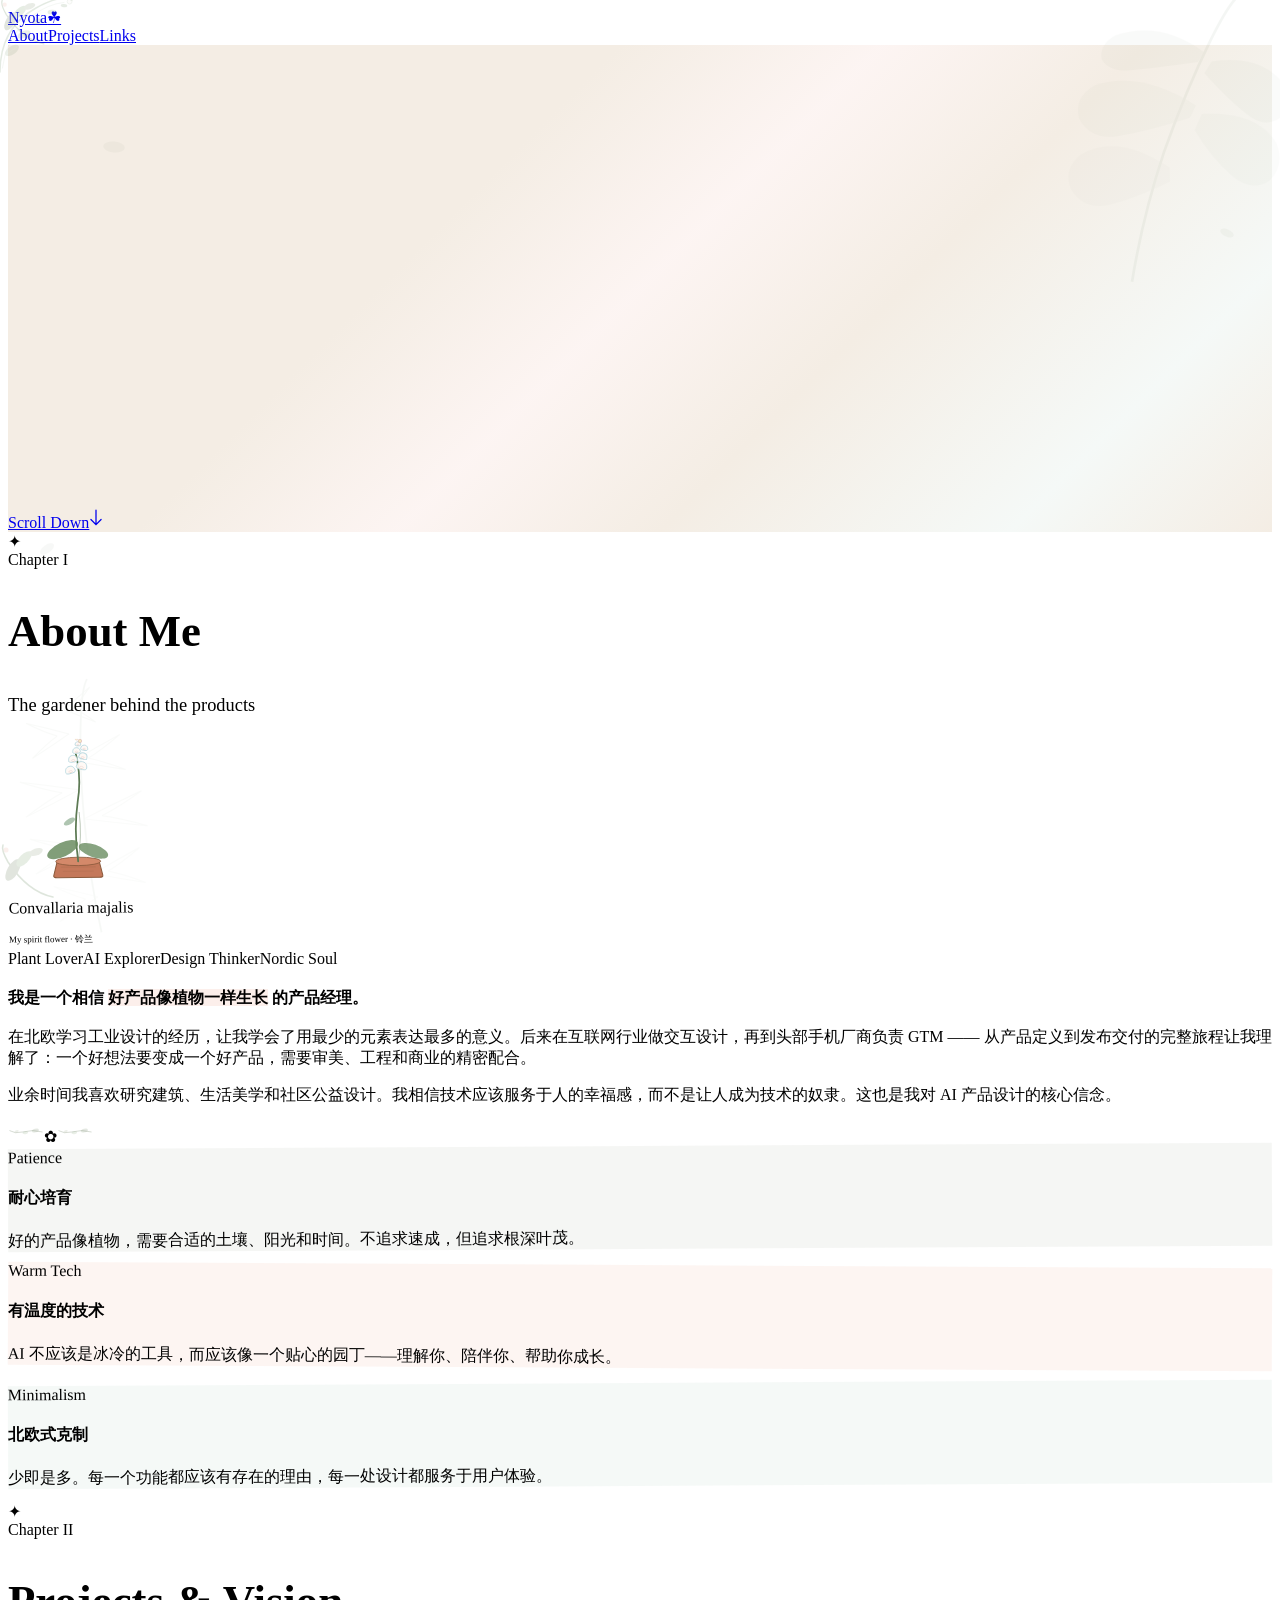
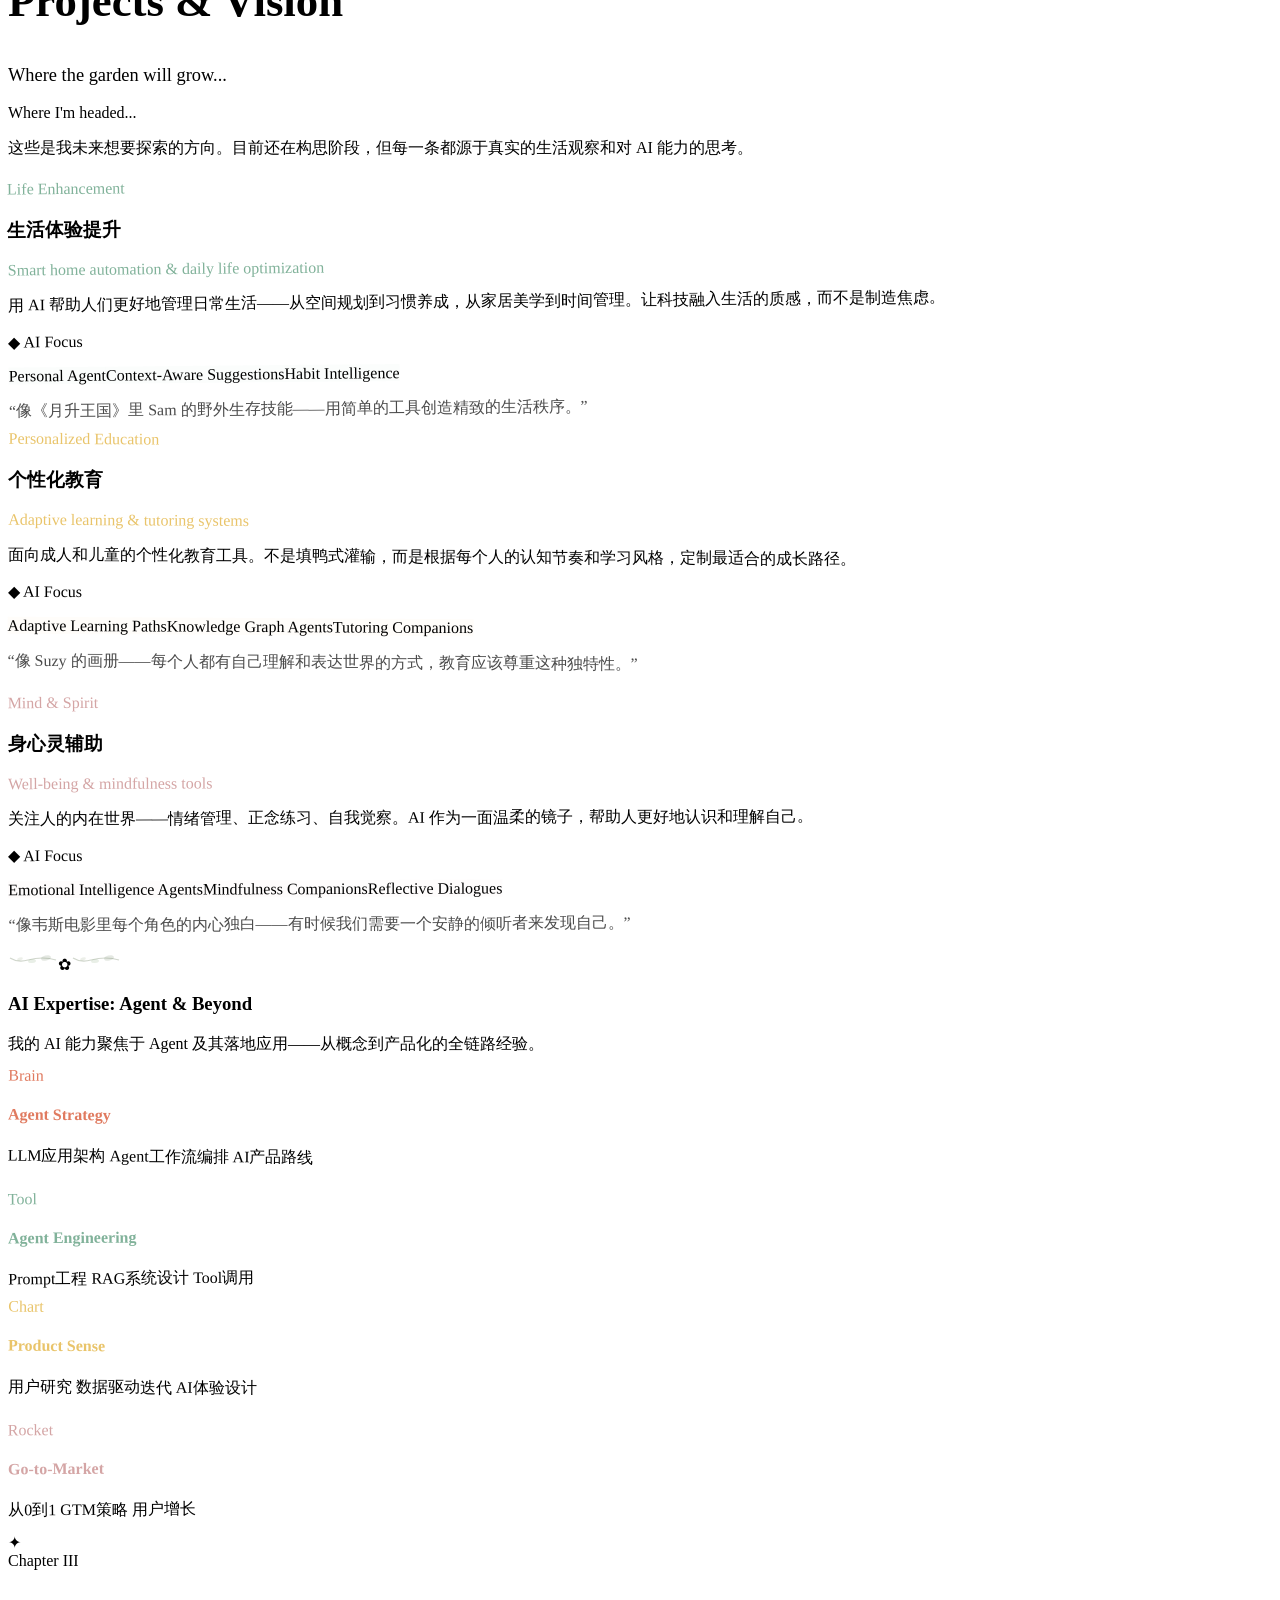
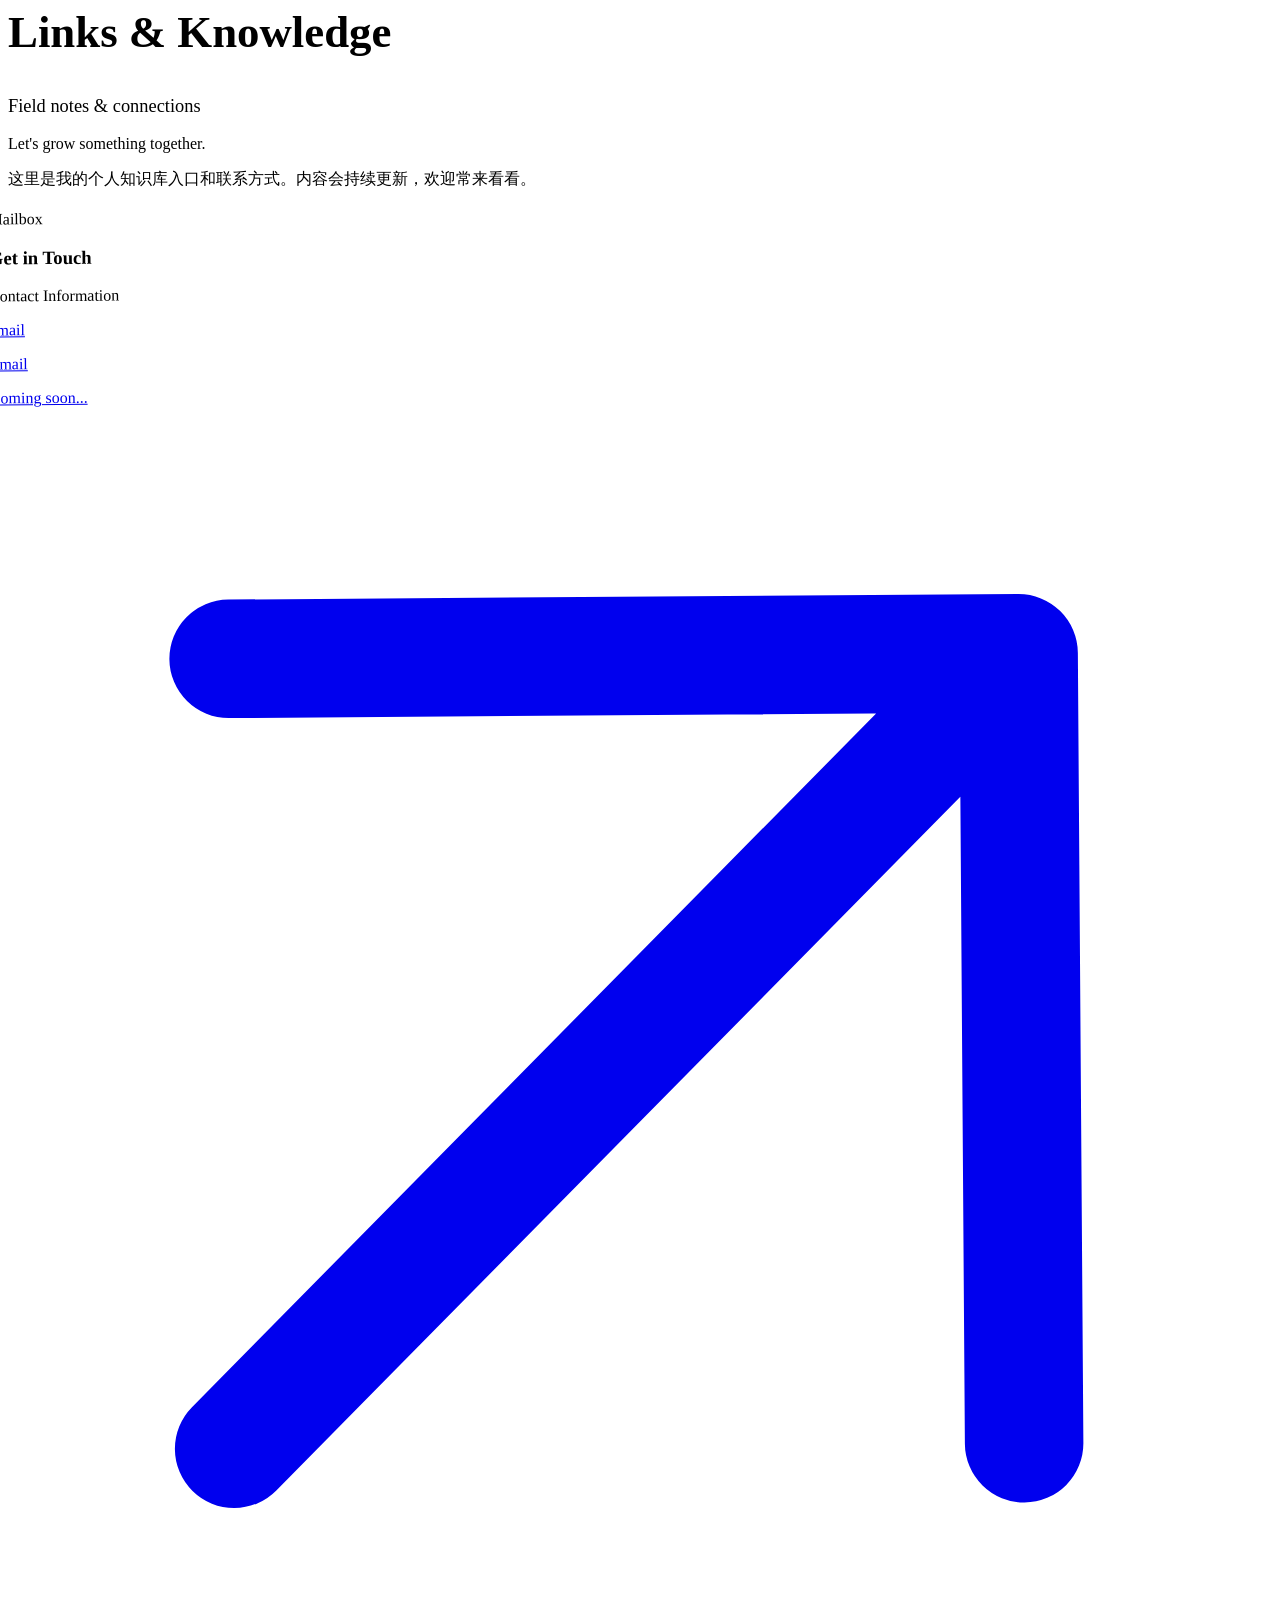
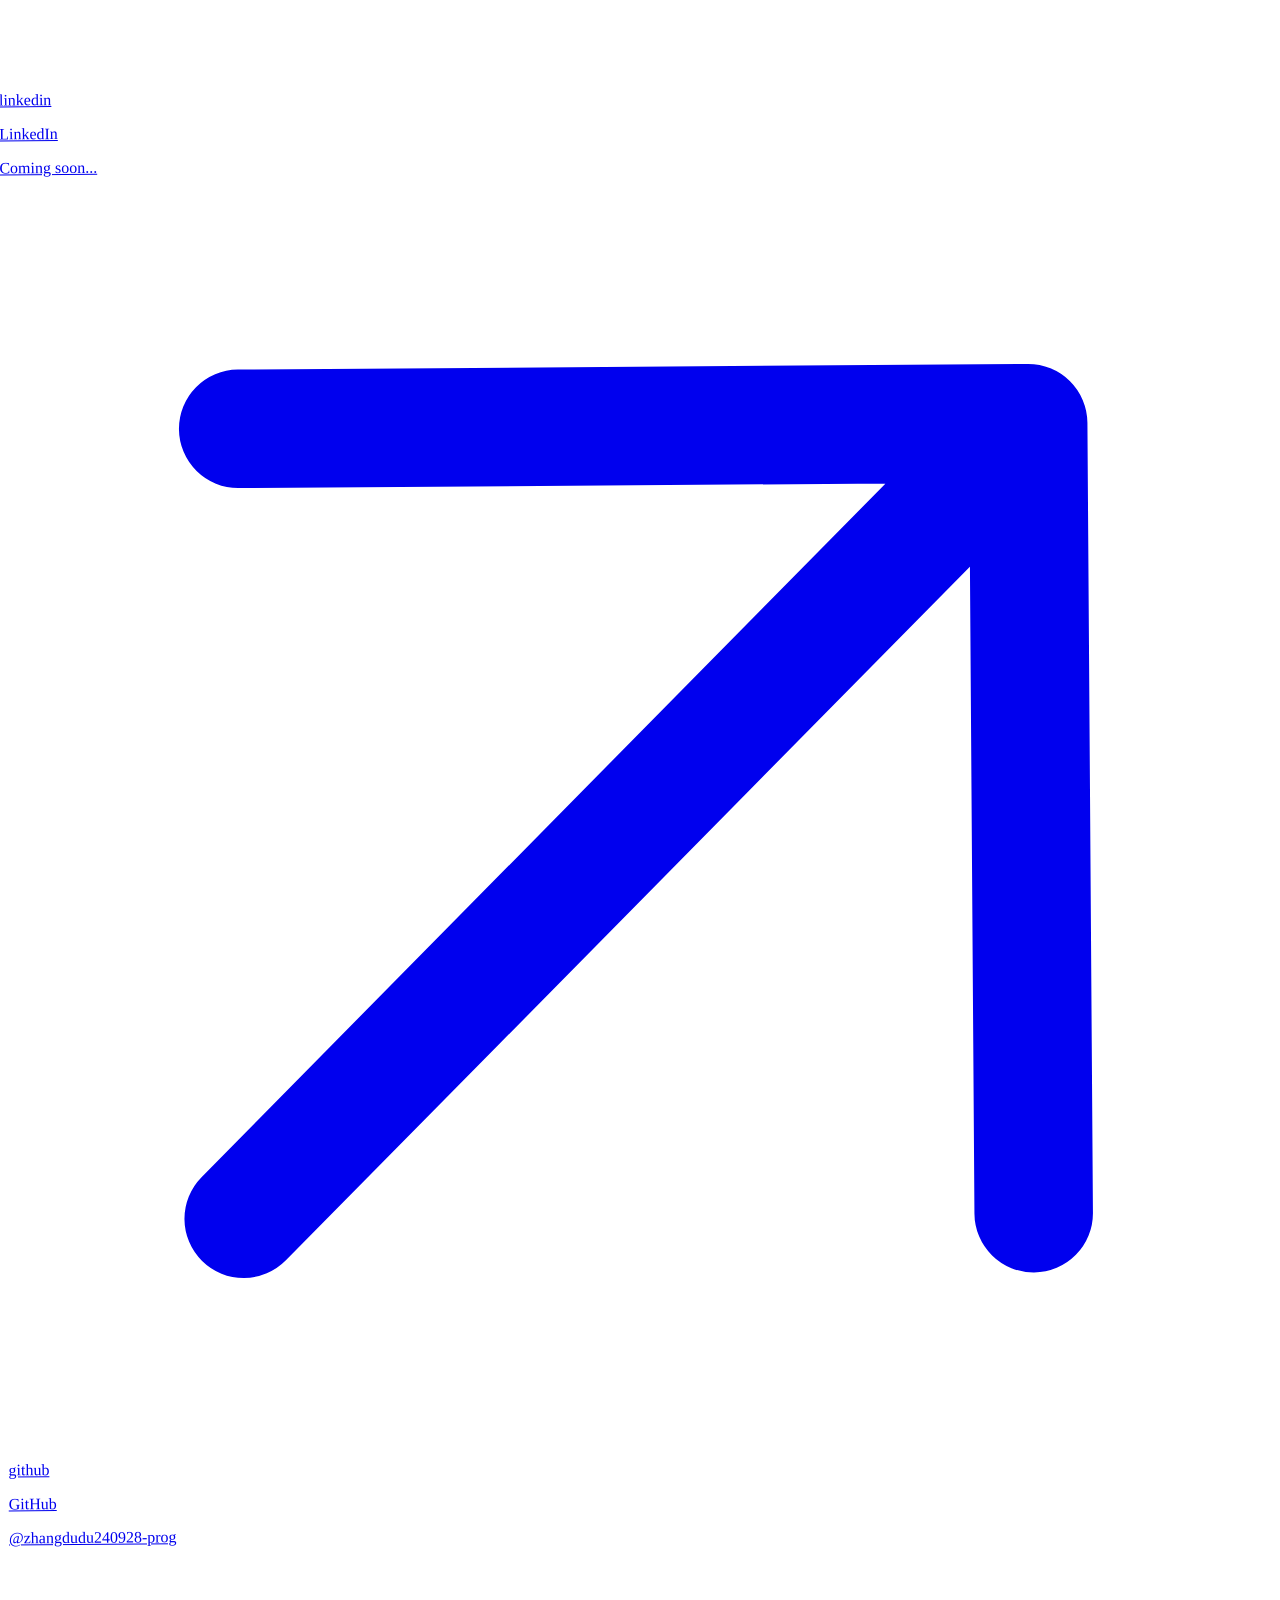
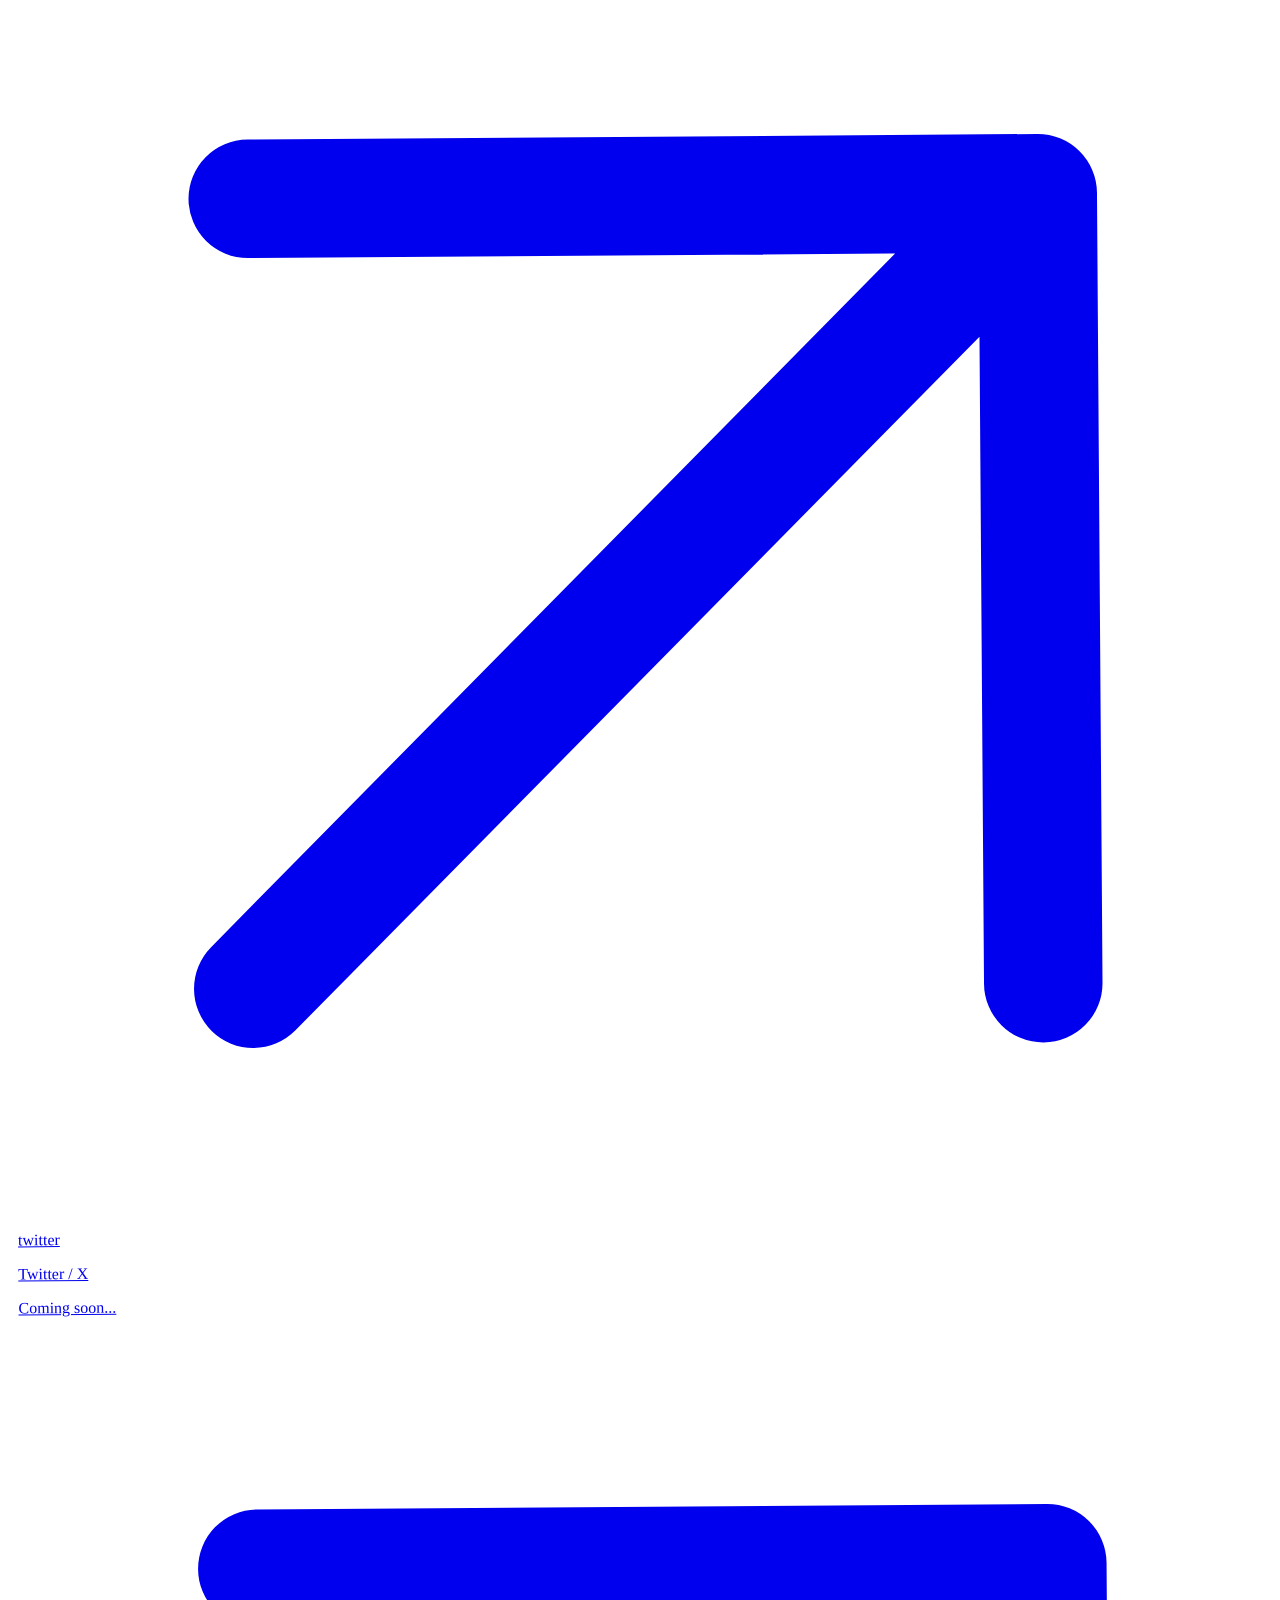
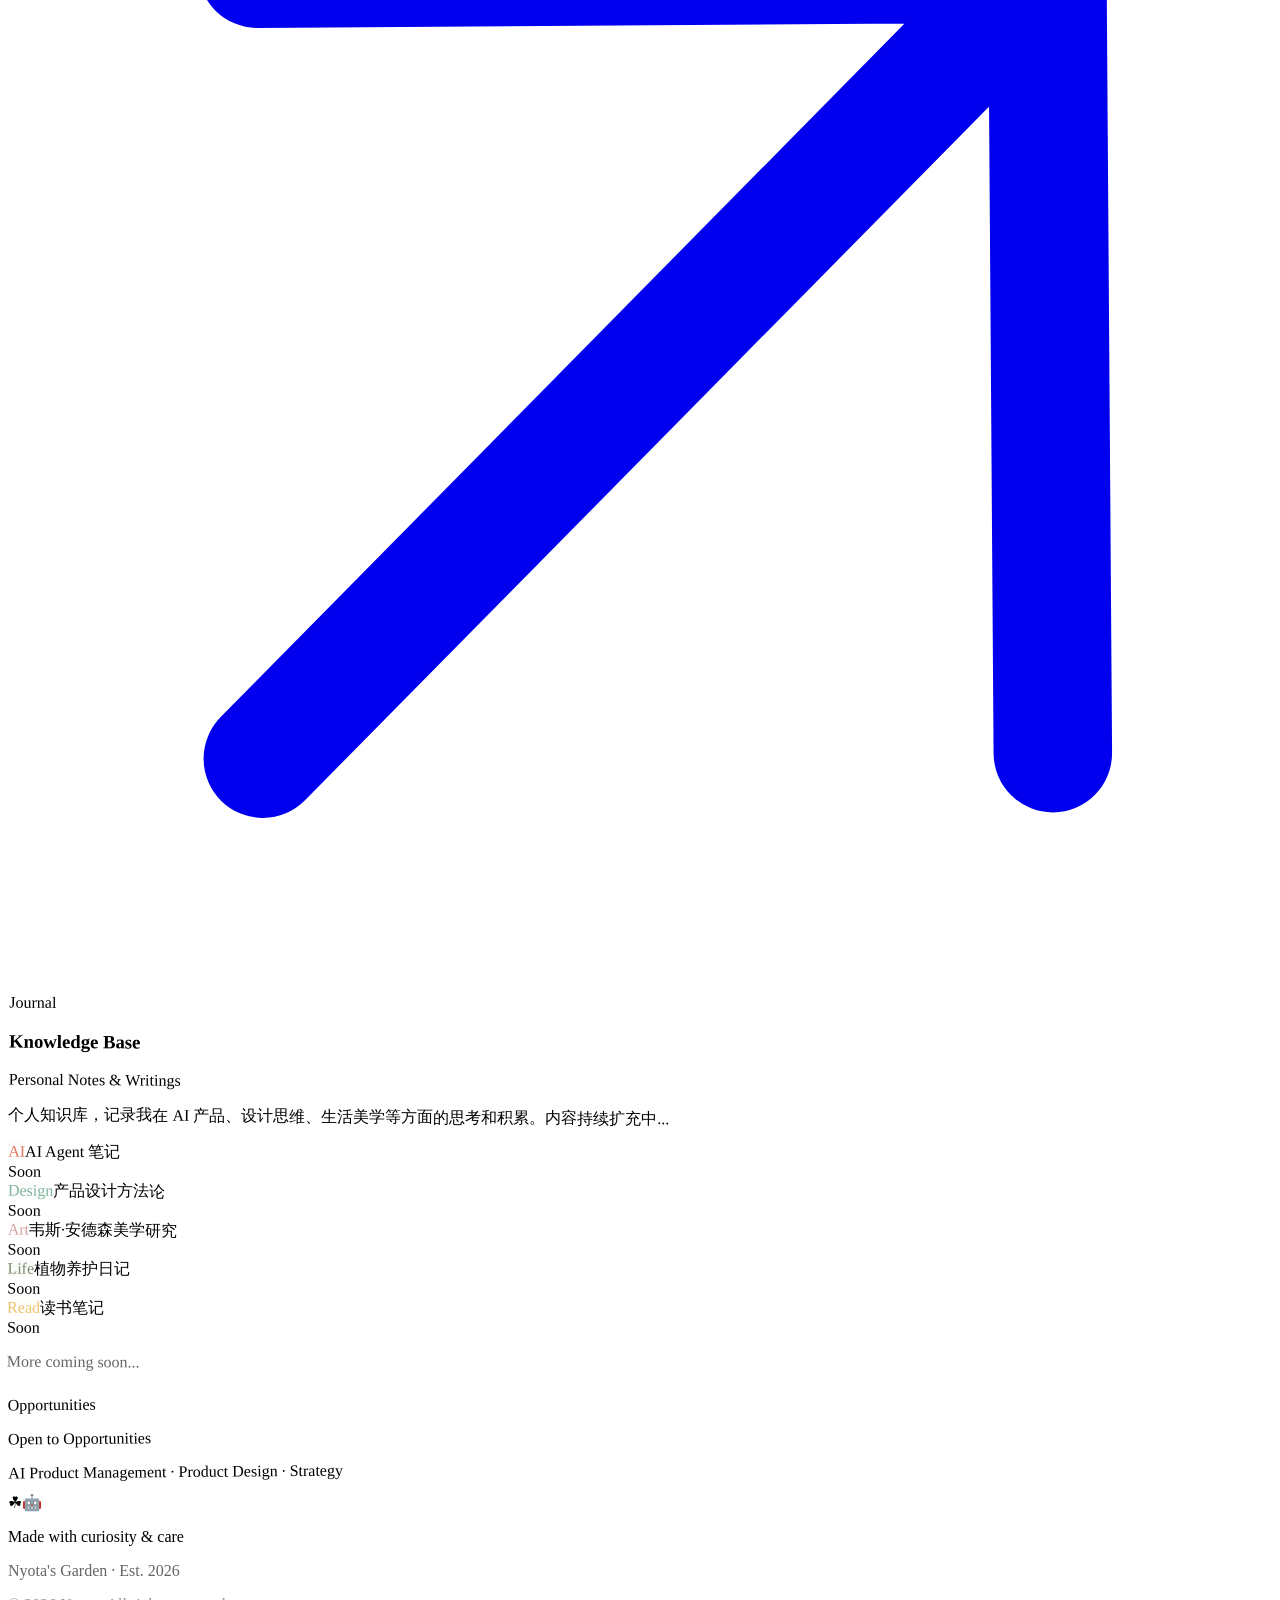
==== index.html @ ca18badd "Deploy with assetPrefix fix" ====
<!DOCTYPE html><html lang="en"><head><meta charSet="utf-8"/><meta name="viewport" content="width=device-width, initial-scale=1"/><link rel="stylesheet" href="/nyota-portfolio/_next/static/css/0879bdb3a60c42f8.css" data-precedence="next"/><link rel="preload" as="script" fetchPriority="low" href="/nyota-portfolio/_next/static/chunks/webpack-92a722e3685929fb.js"/><script src="/nyota-portfolio/_next/static/chunks/fd9d1056-9f91b5e418130764.js" async=""></script><script src="/nyota-portfolio/_next/static/chunks/117-a97c514a51d96dcc.js" async=""></script><script src="/nyota-portfolio/_next/static/chunks/main-app-03c19d463d286be2.js" async=""></script><script src="/nyota-portfolio/_next/static/chunks/app/page-d77cd95ec4285cfb.js" async=""></script><link rel="icon" href="data:image/svg+xml,&lt;svg xmlns=&#x27;http://www.w3.org/2000/svg&#x27; viewBox=&#x27;0 0 100 100&#x27;&gt;&lt;text y=&#x27;.9em&#x27; font-size=&#x27;90&#x27;&gt;☘&lt;/text&gt;&lt;/svg&gt;"/><title>Nyota — Portfolio</title><meta name="description" content="AI Product Manager &amp; Plant Lover. Making products that make life better."/><meta name="author" content="Nyota"/><meta name="keywords" content="AI Product Manager,Agent,Portfolio,Product Design,Wes Anderson"/><meta property="og:title" content="Nyota — Portfolio"/><meta property="og:description" content="Making products that make life better."/><meta property="og:type" content="website"/><meta name="twitter:card" content="summary"/><meta name="twitter:title" content="Nyota — Portfolio"/><meta name="twitter:description" content="Making products that make life better."/><script src="/nyota-portfolio/_next/static/chunks/polyfills-42372ed130431b0a.js" noModule=""></script></head><body class="min-h-screen bg-nordic-paper text-nordic-ink antialiased"><main class="relative overflow-hidden"><nav class="fixed top-0 left-0 right-0 z-50 transition-all duration-500 bg-transparent"><div class="section-container flex items-center justify-between h-16 md:h-18"><a href="#hero" class="font-display text-lg md:text-xl font-semibold tracking-wide text-nordic-ink hover:text-wes-coral transition-colors duration-300">Nyota<span class="text-wes-leaf ml-1.5 text-base">☘</span></a><div class="flex items-center gap-6 md:gap-8"><a href="#about" class="text-sm font-medium transition-all duration-300 link-animated text-nordic-muted hover:text-nordic-ink">About</a><a href="#projects" class="text-sm font-medium transition-all duration-300 link-animated text-nordic-muted hover:text-nordic-ink">Projects</a><a href="#links" class="text-sm font-medium transition-all duration-300 link-animated text-nordic-muted hover:text-nordic-ink">Links</a></div></div></nav><section id="hero" class="relative min-h-screen flex items-center justify-center" style="background:linear-gradient(135deg, #F4EDE4 0%, #F4EDE4 35%, rgba(224,122,95,0.08) 50%, #F4EDE4 65%, rgba(129,178,154,0.08) 85%, #F4EDE4 100%)"><div class="pointer-events-none absolute inset-0 overflow-hidden" aria-hidden="true"><svg width="280" height="320" viewBox="0 0 200 240" fill="none" style="position:absolute;top:-20px;right:-30px;opacity:0.06;transform:rotate(15deg)"><path d="M100 230 Q95 180, 98 130 Q102 80, 110 40 Q115 15, 120 5" stroke="#5D7A54" stroke-width="2" fill="none"></path><path d="M108 50 Q70 35, 40 55 Q30 65, 35 75 Q42 82, 55 78 Q72 72, 105 58" fill="#5D7A54" opacity="0.5"></path><path d="M112 90 Q65 75, 35 95 Q22 108, 30 122 Q42 135, 60 128 Q82 118, 110 100" fill="#5D7A54" opacity="0.4"></path><path d="M105 140 Q60 125, 38 148 Q28 162, 38 175 Q52 188, 70 178 Q90 166, 108 150" fill="#5D7A54" opacity="0.3"></path><path d="M115 55 Q150 40, 172 58 Q182 70, 176 82 Q168 92, 155 88 Q138 82, 112 65" fill="#5D7A54" opacity="0.45"></path><path d="M118 95 Q158 82, 178 102 Q188 116, 180 130 Q170 142, 152 134 Q132 124, 116 108" fill="#5D7A54" opacity="0.35"></path></svg><svg width="200" height="260" viewBox="0 0 160 220" fill="none" style="position:absolute;bottom:-40px;left:-20px;opacity:0.05;transform:rotate(-10deg)"><path d="M80 215 Q78 170, 82 120 Q86 70, 95 30 Q100 8, 105 2" stroke="#6B8E62" stroke-width="1.5" fill="none"></path><g transform="translate(82, 185)"><path d="M0 0 Q-17.5 -8, -35 -15 Q-21 -5, -10.5 0" stroke="#6B8E62" stroke-width="0.8" fill="none" opacity="0.4"></path><path d="M0 0 Q-17.5 8, -35 15 Q-21 5, -10.5 0" stroke="#6B8E62" stroke-width="0.8" fill="none" opacity="0.4"></path></g><g transform="translate(82, 165)"><path d="M0 0 Q21 -8, 42 -15 Q25.2 -5, 12.6 0" stroke="#6B8E62" stroke-width="0.8" fill="none" opacity="0.45"></path><path d="M0 0 Q21 8, 42 15 Q25.2 5, 12.6 0" stroke="#6B8E62" stroke-width="0.8" fill="none" opacity="0.45"></path></g><g transform="translate(82, 142)"><path d="M0 0 Q-24 -8, -48 -15 Q-28.799999999999997 -5, -14.399999999999999 0" stroke="#6B8E62" stroke-width="0.8" fill="none" opacity="0.5"></path><path d="M0 0 Q-24 8, -48 15 Q-28.799999999999997 5, -14.399999999999999 0" stroke="#6B8E62" stroke-width="0.8" fill="none" opacity="0.5"></path></g><g transform="translate(82, 118)"><path d="M0 0 Q26 -8, 52 -15 Q31.2 -5, 15.6 0" stroke="#6B8E62" stroke-width="0.8" fill="none" opacity="0.55"></path><path d="M0 0 Q26 8, 52 15 Q31.2 5, 15.6 0" stroke="#6B8E62" stroke-width="0.8" fill="none" opacity="0.55"></path></g><g transform="translate(82, 93)"><path d="M0 0 Q-24 -8, -48 -15 Q-28.799999999999997 -5, -14.399999999999999 0" stroke="#6B8E62" stroke-width="0.8" fill="none" opacity="0.6000000000000001"></path><path d="M0 0 Q-24 8, -48 15 Q-28.799999999999997 5, -14.399999999999999 0" stroke="#6B8E62" stroke-width="0.8" fill="none" opacity="0.6000000000000001"></path></g><g transform="translate(82, 68)"><path d="M0 0 Q21 -8, 42 -15 Q25.2 -5, 12.6 0" stroke="#6B8E62" stroke-width="0.8" fill="none" opacity="0.65"></path><path d="M0 0 Q21 8, 42 15 Q25.2 5, 12.6 0" stroke="#6B8E62" stroke-width="0.8" fill="none" opacity="0.65"></path></g><g transform="translate(82, 45)"><path d="M0 0 Q-17 -8, -34 -15 Q-20.4 -5, -10.2 0" stroke="#6B8E62" stroke-width="0.8" fill="none" opacity="0.7000000000000001"></path><path d="M0 0 Q-17 8, -34 15 Q-20.4 5, -10.2 0" stroke="#6B8E62" stroke-width="0.8" fill="none" opacity="0.7000000000000001"></path></g><g transform="translate(82, 24)"><path d="M0 0 Q12 -8, 24 -15 Q14.399999999999999 -5, 7.199999999999999 0" stroke="#6B8E62" stroke-width="0.8" fill="none" opacity="0.75"></path><path d="M0 0 Q12 8, 24 15 Q14.399999999999999 5, 7.199999999999999 0" stroke="#6B8E62" stroke-width="0.8" fill="none" opacity="0.75"></path></g></svg><svg width="24" height="24" viewBox="0 0 20 20" fill="none" style="position:absolute;top:15%;left:8%;right:25px;opacity:0.05;transform:rotate(25deg)"><ellipse cx="10" cy="10" rx="9" ry="4.5" fill="#7A8B6E" transform="rotate(-20 10 10)"></ellipse></svg><svg width="18" height="18" viewBox="0 0 20 20" fill="none" style="position:absolute;top:60%;left:3%;right:-15px;opacity:0.05;transform:rotate(-15deg)"><ellipse cx="10" cy="10" rx="9" ry="4.5" fill="#7A8B6E" transform="rotate(-20 10 10)"></ellipse></svg><svg width="20" height="20" viewBox="0 0 20 20" fill="none" style="position:absolute;top:75%;right:-30px;opacity:0.05;transform:rotate(-30deg)"><ellipse cx="10" cy="10" rx="9" ry="4.5" fill="#7A8B6E" transform="rotate(-20 10 10)"></ellipse></svg><svg width="16" height="16" viewBox="0 0 20 20" fill="none" style="position:absolute;top:25%;right:45px;opacity:0.05;transform:rotate(45deg)"><ellipse cx="10" cy="10" rx="9" ry="4.5" fill="#7A8B6E" transform="rotate(-20 10 10)"></ellipse></svg></div><div class="absolute top-[8%] left-[4%] w-24 h-24 sm:w-28 sm:h-28 md:w-36 md:h-36 opacity-[0.12]" style="background-color:#E07A5F;transform:rotate(3deg);border-radius:2px"></div><div class="absolute top-[18%] right-[6%] w-16 h-24 sm:w-20 sm:h-32 md:w-24 md:h-40 opacity-[0.10]" style="background-color:#81B29A;transform:rotate(-2deg);border-radius:2px"></div><div class="absolute bottom-[20%] left-[8%] w-20 h-16 sm:w-24 sm:h-20 md:w-32 md:h-24 opacity-[0.08]" style="background-color:#E9C46A;transform:rotate(-3deg);border-radius:2px"></div><div class="absolute bottom-[15%] right-[12%] w-12 h-20 sm:w-16 sm:h-24 md:w-20 md:h-28 opacity-[0.07]" style="background-color:#D4A5A5;transform:rotate(4deg);border-radius:2px"></div><div class="pattern-stripes absolute inset-0 opacity-30"></div><svg width="80" height="80" viewBox="0 0 100 100" fill="none" style="position:absolute;top:-4px;left:-4px;opacity:0.18;pointer-events:none;transform:rotate(0deg);transform-origin:top left" aria-hidden="true"><path d="M5 95 Q5 40, 50 15 Q80 -2, 95 5" stroke="#6B8E62" stroke-width="1.8" fill="none" stroke-linecap="round"></path><path d="M8 90 Q12 50, 45 25 Q65 10, 85 8" stroke="#6B8E62" stroke-width="0.9" fill="none" stroke-linecap="round" opacity="0.5"></path><g transform="translate(20, 68) rotate(-35) scale(1)"><ellipse cx="0" cy="0" rx="10" ry="5" fill="#6B8E62" opacity="0.7"></ellipse><line x1="-8" y1="0" x2="8" y2="0" stroke="#fff" stroke-width="0.5" opacity="0.3"></line></g><g transform="translate(35, 48) rotate(-25) scale(0.85)"><ellipse cx="0" cy="0" rx="10" ry="5" fill="#6B8E62" opacity="0.75"></ellipse><line x1="-8" y1="0" x2="8" y2="0" stroke="#fff" stroke-width="0.5" opacity="0.3"></line></g><g transform="translate(52, 32) rotate(-15) scale(0.7)"><ellipse cx="0" cy="0" rx="10" ry="5" fill="#6B8E62" opacity="0.7999999999999999"></ellipse><line x1="-8" y1="0" x2="8" y2="0" stroke="#fff" stroke-width="0.5" opacity="0.3"></line></g><g transform="translate(70, 20) rotate(-5) scale(0.55)"><ellipse cx="0" cy="0" rx="10" ry="5" fill="#6B8E62" opacity="0.85"></ellipse><line x1="-8" y1="0" x2="8" y2="0" stroke="#fff" stroke-width="0.5" opacity="0.3"></line></g><g transform="translate(85, 12) rotate(5) scale(0.4)"><ellipse cx="0" cy="0" rx="10" ry="5" fill="#6B8E62" opacity="0.8999999999999999"></ellipse><line x1="-8" y1="0" x2="8" y2="0" stroke="#fff" stroke-width="0.5" opacity="0.3"></line></g><circle cx="92" cy="7" r="3" fill="#F4EDE4" stroke="#6B8E62" stroke-width="1" opacity="0.6"></circle><circle cx="94" cy="5" r="1.5" fill="#6B8E62" opacity="0.4"></circle></svg><svg width="70" height="70" viewBox="0 0 100 100" fill="none" style="position:absolute;top:-4px;right:-4px;opacity:0.18;pointer-events:none;transform:rotate(90deg);transform-origin:top right" aria-hidden="true"><path d="M5 95 Q5 40, 50 15 Q80 -2, 95 5" stroke="#6B8E62" stroke-width="1.8" fill="none" stroke-linecap="round"></path><path d="M8 90 Q12 50, 45 25 Q65 10, 85 8" stroke="#6B8E62" stroke-width="0.9" fill="none" stroke-linecap="round" opacity="0.5"></path><g transform="translate(20, 68) rotate(-35) scale(1)"><ellipse cx="0" cy="0" rx="10" ry="5" fill="#6B8E62" opacity="0.7"></ellipse><line x1="-8" y1="0" x2="8" y2="0" stroke="#fff" stroke-width="0.5" opacity="0.3"></line></g><g transform="translate(35, 48) rotate(-25) scale(0.85)"><ellipse cx="0" cy="0" rx="10" ry="5" fill="#6B8E62" opacity="0.75"></ellipse><line x1="-8" y1="0" x2="8" y2="0" stroke="#fff" stroke-width="0.5" opacity="0.3"></line></g><g transform="translate(52, 32) rotate(-15) scale(0.7)"><ellipse cx="0" cy="0" rx="10" ry="5" fill="#6B8E62" opacity="0.7999999999999999"></ellipse><line x1="-8" y1="0" x2="8" y2="0" stroke="#fff" stroke-width="0.5" opacity="0.3"></line></g><g transform="translate(70, 20) rotate(-5) scale(0.55)"><ellipse cx="0" cy="0" rx="10" ry="5" fill="#6B8E62" opacity="0.85"></ellipse><line x1="-8" y1="0" x2="8" y2="0" stroke="#fff" stroke-width="0.5" opacity="0.3"></line></g><g transform="translate(85, 12) rotate(5) scale(0.4)"><ellipse cx="0" cy="0" rx="10" ry="5" fill="#6B8E62" opacity="0.8999999999999999"></ellipse><line x1="-8" y1="0" x2="8" y2="0" stroke="#fff" stroke-width="0.5" opacity="0.3"></line></g><circle cx="92" cy="7" r="3" fill="#F4EDE4" stroke="#6B8E62" stroke-width="1" opacity="0.6"></circle><circle cx="94" cy="5" r="1.5" fill="#6B8E62" opacity="0.4"></circle></svg><svg width="75" height="75" viewBox="0 0 100 100" fill="none" style="position:absolute;bottom:-4px;left:-4px;opacity:0.18;pointer-events:none;transform:rotate(270deg);transform-origin:bottom left" aria-hidden="true"><path d="M5 95 Q5 40, 50 15 Q80 -2, 95 5" stroke="#6B8E62" stroke-width="1.8" fill="none" stroke-linecap="round"></path><path d="M8 90 Q12 50, 45 25 Q65 10, 85 8" stroke="#6B8E62" stroke-width="0.9" fill="none" stroke-linecap="round" opacity="0.5"></path><g transform="translate(20, 68) rotate(-35) scale(1)"><ellipse cx="0" cy="0" rx="10" ry="5" fill="#6B8E62" opacity="0.7"></ellipse><line x1="-8" y1="0" x2="8" y2="0" stroke="#fff" stroke-width="0.5" opacity="0.3"></line></g><g transform="translate(35, 48) rotate(-25) scale(0.85)"><ellipse cx="0" cy="0" rx="10" ry="5" fill="#6B8E62" opacity="0.75"></ellipse><line x1="-8" y1="0" x2="8" y2="0" stroke="#fff" stroke-width="0.5" opacity="0.3"></line></g><g transform="translate(52, 32) rotate(-15) scale(0.7)"><ellipse cx="0" cy="0" rx="10" ry="5" fill="#6B8E62" opacity="0.7999999999999999"></ellipse><line x1="-8" y1="0" x2="8" y2="0" stroke="#fff" stroke-width="0.5" opacity="0.3"></line></g><g transform="translate(70, 20) rotate(-5) scale(0.55)"><ellipse cx="0" cy="0" rx="10" ry="5" fill="#6B8E62" opacity="0.85"></ellipse><line x1="-8" y1="0" x2="8" y2="0" stroke="#fff" stroke-width="0.5" opacity="0.3"></line></g><g transform="translate(85, 12) rotate(5) scale(0.4)"><ellipse cx="0" cy="0" rx="10" ry="5" fill="#6B8E62" opacity="0.8999999999999999"></ellipse><line x1="-8" y1="0" x2="8" y2="0" stroke="#fff" stroke-width="0.5" opacity="0.3"></line></g><circle cx="92" cy="7" r="3" fill="#F4EDE4" stroke="#6B8E62" stroke-width="1" opacity="0.6"></circle><circle cx="94" cy="5" r="1.5" fill="#6B8E62" opacity="0.4"></circle></svg><svg width="65" height="65" viewBox="0 0 100 100" fill="none" style="position:absolute;bottom:-4px;right:-4px;opacity:0.18;pointer-events:none;transform:rotate(180deg);transform-origin:bottom right" aria-hidden="true"><path d="M5 95 Q5 40, 50 15 Q80 -2, 95 5" stroke="#6B8E62" stroke-width="1.8" fill="none" stroke-linecap="round"></path><path d="M8 90 Q12 50, 45 25 Q65 10, 85 8" stroke="#6B8E62" stroke-width="0.9" fill="none" stroke-linecap="round" opacity="0.5"></path><g transform="translate(20, 68) rotate(-35) scale(1)"><ellipse cx="0" cy="0" rx="10" ry="5" fill="#6B8E62" opacity="0.7"></ellipse><line x1="-8" y1="0" x2="8" y2="0" stroke="#fff" stroke-width="0.5" opacity="0.3"></line></g><g transform="translate(35, 48) rotate(-25) scale(0.85)"><ellipse cx="0" cy="0" rx="10" ry="5" fill="#6B8E62" opacity="0.75"></ellipse><line x1="-8" y1="0" x2="8" y2="0" stroke="#fff" stroke-width="0.5" opacity="0.3"></line></g><g transform="translate(52, 32) rotate(-15) scale(0.7)"><ellipse cx="0" cy="0" rx="10" ry="5" fill="#6B8E62" opacity="0.7999999999999999"></ellipse><line x1="-8" y1="0" x2="8" y2="0" stroke="#fff" stroke-width="0.5" opacity="0.3"></line></g><g transform="translate(70, 20) rotate(-5) scale(0.55)"><ellipse cx="0" cy="0" rx="10" ry="5" fill="#6B8E62" opacity="0.85"></ellipse><line x1="-8" y1="0" x2="8" y2="0" stroke="#fff" stroke-width="0.5" opacity="0.3"></line></g><g transform="translate(85, 12) rotate(5) scale(0.4)"><ellipse cx="0" cy="0" rx="10" ry="5" fill="#6B8E62" opacity="0.8999999999999999"></ellipse><line x1="-8" y1="0" x2="8" y2="0" stroke="#fff" stroke-width="0.5" opacity="0.3"></line></g><circle cx="92" cy="7" r="3" fill="#F4EDE4" stroke="#6B8E62" stroke-width="1" opacity="0.6"></circle><circle cx="94" cy="5" r="1.5" fill="#6B8E62" opacity="0.4"></circle></svg><div class="relative z-10 text-center px-4 max-w-lg sm:max-w-xl md:max-w-2xl mx-auto"><div class="flex items-center justify-center gap-2 sm:gap-3 mb-6 sm:mb-8 animate-fade-in" style="animation-delay:0s;opacity:0"><span class="w-8 h-[1.5px] sm:w-10" style="background-color:rgba(224,122,95,0.4)"></span><span style="color:#E9C46A;font-size:1rem">✦</span><span class="w-8 h-[1.5px] sm:w-10" style="background-color:rgba(129,178,154,0.35)"></span></div><div class="mb-5 sm:mb-7 animate-grow-in" style="animation-delay:0.1s;opacity:0"><div class="inline-block p-1 bg-white wa-frame" style="transform:rotate(-0.5deg)"><div class="w-28 h-28 sm:w-32 sm:h-32 md:w-40 md:h-40 flex items-center justify-center" style="background-color:#FAF6F0"><svg width="100" height="100" viewBox="0 0 200 200" fill="none" xmlns="http://www.w3.org/2000/svg" class="sm:w-[110px] sm:h-[110px] md:w-[135px] md:h-[135px]" role="img" aria-label="Lily of the Valley illustration"><path d="M70 175 L65 195 Q64 198, 70 198 L130 198 Q136 198, 135 195 L130 175 Z" fill="#C4785A" stroke="#8B5A3C" stroke-width="1.5"></path><ellipse cx="100" cy="175" rx="32" ry="6" fill="#D4896A" stroke="#8B5A3C" stroke-width="1.2"></ellipse><line x1="75" y1="183" x2="125" y2="183" stroke="#8B5A3C" stroke-width="0.8" opacity="0.4"></line><line x1="78" y1="189" x2="122" y2="189" stroke="#8B5A3C" stroke-width="0.8" opacity="0.3"></line><path d="M100 175 Q94 130, 100 90 Q106 55, 98 22" stroke="#5D7A54" stroke-width="2.5" fill="none" stroke-linecap="round"></path><path d="M100 175 Q106 138, 102 105" stroke="#5D7A54" stroke-width="1.2" fill="none" stroke-linecap="round" opacity="0.5"></path><ellipse cx="78" cy="158" rx="24" ry="10" fill="#6B8E62" transform="rotate(-25 78 158)" opacity="0.85"></ellipse><ellipse cx="122" cy="160" rx="22" ry="9" fill="#6B8E62" transform="rotate(20 122 160)" opacity="0.8"></ellipse><ellipse cx="88" cy="118" rx="9" ry="4" fill="#7A9E7E" transform="rotate(-30 88 118)" opacity="0.6"></ellipse><g transform="translate(90, 46) rotate(-15)"><path d="M0 -7 C5.95 -7, 7 -1.9600000000000002, 7 1.26 C7 2.94, 2.4499999999999997 3.64, 0 3.29 C-2.4499999999999997 3.64, -7 2.94, -7 1.26 C-7 -1.9600000000000002, -5.95 -7, 0 -7" fill="#FFF9F5" stroke="#B8D8E0" stroke-width="1.3" opacity="0.92"></path><ellipse cx="0" cy="0.84" rx="2.66" ry="1.54" fill="none" stroke="#D4A5A5" stroke-width="0.7" opacity="0.45"></ellipse><circle cx="0" cy="2.1" r="0.56" fill="#E9C46A" opacity="0.5"></circle></g><g transform="translate(106, 40) rotate(12)"><path d="M0 -7.5 C6.375 -7.5, 7.5 -2.1, 7.5 1.3499999999999999 C7.5 3.15, 2.625 3.9000000000000004, 0 3.525 C-2.625 3.9000000000000004, -7.5 3.15, -7.5 1.3499999999999999 C-7.5 -2.1, -6.375 -7.5, 0 -7.5" fill="#FFF9F5" stroke="#B8D8E0" stroke-width="1.3" opacity="0.92"></path><ellipse cx="0" cy="0.8999999999999999" rx="2.85" ry="1.65" fill="none" stroke="#D4A5A5" stroke-width="0.7" opacity="0.45"></ellipse><circle cx="0" cy="2.25" r="0.6" fill="#E9C46A" opacity="0.5"></circle></g><g transform="translate(94, 30) rotate(-8)"><path d="M0 -6.5 C5.5249999999999995 -6.5, 6.5 -1.8200000000000003, 6.5 1.17 C6.5 2.73, 2.275 3.38, 0 3.0549999999999997 C-2.275 3.38, -6.5 2.73, -6.5 1.17 C-6.5 -1.8200000000000003, -5.5249999999999995 -6.5, 0 -6.5" fill="#FFF9F5" stroke="#B8D8E0" stroke-width="1.3" opacity="0.92"></path><ellipse cx="0" cy="0.78" rx="2.47" ry="1.43" fill="none" stroke="#D4A5A5" stroke-width="0.7" opacity="0.45"></ellipse><circle cx="0" cy="1.95" r="0.52" fill="#E9C46A" opacity="0.5"></circle></g><g transform="translate(108, 26) rotate(18)"><path d="M0 -6 C5.1 -6, 6 -1.6800000000000002, 6 1.08 C6 2.52, 2.0999999999999996 3.12, 0 2.82 C-2.0999999999999996 3.12, -6 2.52, -6 1.08 C-6 -1.6800000000000002, -5.1 -6, 0 -6" fill="#FFF9F5" stroke="#B8D8E0" stroke-width="1.3" opacity="0.92"></path><ellipse cx="0" cy="0.72" rx="2.2800000000000002" ry="1.32" fill="none" stroke="#D4A5A5" stroke-width="0.7" opacity="0.45"></ellipse><circle cx="0" cy="1.7999999999999998" r="0.48" fill="#E9C46A" opacity="0.5"></circle></g><g transform="translate(99, 18) rotate(-5)"><path d="M0 -5.5 C4.675 -5.5, 5.5 -1.54, 5.5 0.99 C5.5 2.31, 1.9249999999999998 2.8600000000000003, 0 2.585 C-1.9249999999999998 2.8600000000000003, -5.5 2.31, -5.5 0.99 C-5.5 -1.54, -4.675 -5.5, 0 -5.5" fill="#FFF9F5" stroke="#B8D8E0" stroke-width="1.3" opacity="0.92"></path><ellipse cx="0" cy="0.6599999999999999" rx="2.09" ry="1.21" fill="none" stroke="#D4A5A5" stroke-width="0.7" opacity="0.45"></ellipse><circle cx="0" cy="1.65" r="0.44" fill="#E9C46A" opacity="0.5"></circle></g><g transform="translate(110, 14) rotate(10)"><path d="M0 -5 C4.25 -5, 5 -1.4000000000000001, 5 0.8999999999999999 C5 2.1, 1.75 2.6, 0 2.3499999999999996 C-1.75 2.6, -5 2.1, -5 0.8999999999999999 C-5 -1.4000000000000001, -4.25 -5, 0 -5" fill="#FFF9F5" stroke="#B8D8E0" stroke-width="1.3" opacity="0.92"></path><ellipse cx="0" cy="0.6" rx="1.9" ry="1.1" fill="none" stroke="#D4A5A5" stroke-width="0.7" opacity="0.45"></ellipse><circle cx="0" cy="1.5" r="0.4" fill="#E9C46A" opacity="0.5"></circle></g><g transform="translate(101, 8) rotate(0)"><path d="M0 -4 C3.4 -4, 4 -1.12, 4 0.72 C4 1.68, 1.4 2.08, 0 1.88 C-1.4 2.08, -4 1.68, -4 0.72 C-4 -1.12, -3.4 -4, 0 -4" fill="#FFF9F5" stroke="#B8D8E0" stroke-width="1.3" opacity="0.92"></path><ellipse cx="0" cy="0.48" rx="1.52" ry="0.88" fill="none" stroke="#D4A5A5" stroke-width="0.7" opacity="0.45"></ellipse><circle cx="0" cy="1.2" r="0.32" fill="#E9C46A" opacity="0.5"></circle></g><circle cx="104" cy="3" r="2.5" fill="#F5E6B3" stroke="#D4A5A5" stroke-width="0.9" opacity="0.8"></circle><circle cx="99" cy="0" r="1.8" fill="#F5E6B3" stroke="#D4A5A5" stroke-width="0.7" opacity="0.6"></circle></svg></div></div></div><h1 class="font-black mb-2 sm:mb-3 animate-fade-up" style="font-family:var(--font-display);font-size:clamp(2.2rem, 6vw, 4.5rem);font-weight:900;line-height:1.1;letter-spacing:-0.03em;color:var(--color-wa-brown);animation-delay:0.2s;opacity:0">Nyota</h1><p class="animate-fade-up mb-3 sm:mb-4" style="font-family:var(--font-typewriter);font-size:clamp(0.65rem, 1.2vw, 0.85rem);letter-spacing:0.2em;text-transform:uppercase;color:var(--color-wa-brown-muted);animation-delay:0.3s;opacity:0">Product Manager · AI Agent Builder · Plant Enthusiast</p><p class="text-lg sm:text-xl md:text-2xl leading-relaxed mb-3 sm:mb-4 px-2 animate-fade-up max-w-lg mx-auto" style="font-family:var(--font-chinese);font-weight:600;color:var(--color-wa-brown-light);animation-delay:0.4s;opacity:0">希望做出真正好产品的产品经理，让生活更美好。</p><p class="text-lg sm:text-xl md:text-2xl mb-6 sm:mb-8 animate-fade-up max-w-md mx-auto" style="font-family:var(--font-hand);color:var(--color-wa-salmon-deep);animation-delay:0.5s;opacity:0">Designing AI that feels like gardening — patient, intentional, beautifully growing.</p><div class="flex flex-wrap items-center justify-center gap-2 mb-6 sm:mb-10 animate-fade-in" style="animation-delay:0.65s;opacity:0"><span class="wa-badge" style="color:#7A8B6E">Botanical</span><span class="wa-badge" style="color:#E07A5F">AI Native</span><span class="wa-badge" style="color:#81B29A">Nordic</span></div><div class="flex items-center justify-center gap-2 sm:gap-3 animate-fade-in" style="animation-delay:0.75s;opacity:0"><span class="w-10 h-[1.5px] sm:w-14" style="background-color:rgba(61,50,41,0.25)"></span><span style="color:rgba(107,123,97,0.5);font-size:0.875rem">✿</span><span class="w-10 h-[1.5px] sm:w-14" style="background-color:rgba(61,50,41,0.25)"></span></div><div class="scroll-hint absolute bottom-8 sm:bottom-10 left-1/2"><a href="#about" class="flex flex-col items-center gap-1 group"><span class="text-[9px] sm:text-[10px] tracking-[0.25em] uppercase" style="font-family:var(--font-typewriter);color:var(--color-wa-brown-muted)">Scroll Down</span><svg width="14" height="22" viewBox="0 0 16 26" fill="none" stroke="currentColor" stroke-width="1.5" stroke-linecap="round" class="sm:w-4 sm:h-[26px]" style="color:var(--color-wa-brown-muted)"><path d="M8 5v17M2 16l6 6 6-6"></path></svg></a></div></div></section><section id="about" class="relative py-12 sm:py-16 px-2 sm:px-4 md:py-20 bg-white pattern-dots"><svg width="50" height="50" viewBox="0 0 60 60" fill="none" style="position:absolute;top:-2px;left:-2px;opacity:0.22;pointer-events:none;transform:scaleX(1);transform-origin:left" aria-hidden="true"><path d="M55 55 Q30 50, 10 20 Q3 8, 5 3" stroke="#6B8E62" stroke-width="1.5" fill="none" stroke-linecap="round"></path><g transform="translate(15, 28) rotate(-40)"><ellipse cx="0" cy="0" rx="12" ry="5.5" fill="#7A8B6E" transform="rotate(-20)"></ellipse></g><g transform="translate(26, 17) rotate(-30)"><ellipse cx="0" cy="0" rx="10" ry="4.5" fill="#8FB085" transform="rotate(-15)"></ellipse></g><g transform="translate(38, 10) rotate(-15)"><ellipse cx="0" cy="0" rx="7" ry="3.5" fill="#9EAE90" transform="rotate(-5)"></ellipse></g><circle cx="8" cy="8" r="2.5" fill="#E07A5F" opacity="0.5"></circle></svg><svg width="50" height="50" viewBox="0 0 60 60" fill="none" style="position:absolute;bottom:-2px;right:-2px;opacity:0.22;pointer-events:none;transform:scaleX(-1);transform-origin:right" aria-hidden="true"><path d="M55 55 Q30 50, 10 20 Q3 8, 5 3" stroke="#6B8E62" stroke-width="1.5" fill="none" stroke-linecap="round"></path><g transform="translate(15, 28) rotate(-40)"><ellipse cx="0" cy="0" rx="12" ry="5.5" fill="#7A8B6E" transform="rotate(-20)"></ellipse></g><g transform="translate(26, 17) rotate(-30)"><ellipse cx="0" cy="0" rx="10" ry="4.5" fill="#8FB085" transform="rotate(-15)"></ellipse></g><g transform="translate(38, 10) rotate(-15)"><ellipse cx="0" cy="0" rx="7" ry="3.5" fill="#9EAE90" transform="rotate(-5)"></ellipse></g><circle cx="8" cy="8" r="2.5" fill="#E07A5F" opacity="0.5"></circle></svg><div class="scene-container max-w-5xl mx-auto px-2"><div class="text-center py-14 md:py-18"><div class="flex items-center justify-center gap-3 mb-5"><span class="w-8 h-[1.5px] bg-wa-brown-muted/30"></span><span class="text-wa-sage text-sm opacity-50">✦</span><span class="w-8 h-[1.5px] bg-wa-brown-muted/30"></span></div><div class="inline-flex items-center justify-center bg-wa-sage/10 border-wa-sage/20 border px-4 py-1.5 rounded-wa mb-4"><span class="font-hand text-lg" style="font-family:var(--font-hand)">Chapter <!-- -->I</span></div><h2 class="chapter-title mb-2" style="font-size:clamp(1.8rem, 4vw, 2.8rem);line-height:1.15">About Me</h2><p class="font-hand text-wa-brown-muted mt-2" style="font-family:var(--font-hand);font-size:1.15rem">The gardener behind the products</p><div class="flex items-center justify-center gap-4 mt-6"><span class="w-12 h-[1.5px]" style="background-color:var(--color-wa-sage);opacity:0.3"></span><span class="w-2 h-2 rounded-full border-2 border-wa-sage/20" style="border-color:var(--color-wa-sage)"></span><span class="w-12 h-[1.5px]" style="background-color:var(--color-wa-sage);opacity:0.3"></span></div></div><div class="grid grid-cols-1 lg:grid-cols-2 gap-8 lg:gap-10"><div class="flex flex-col items-center space-y-4"><div class="wa-card wa-card-corner text-center" style="transform:rotate(-0.5deg)"><svg width="140" height="140" viewBox="0 0 200 200" fill="none" xmlns="http://www.w3.org/2000/svg" class="sm:w-[150px] sm:h-[150px] md:w-[170px] md:h-[170px]" role="img" aria-label="Lily of the Valley illustration"><path d="M70 175 L65 195 Q64 198, 70 198 L130 198 Q136 198, 135 195 L130 175 Z" fill="#C4785A" stroke="#8B5A3C" stroke-width="1.5"></path><ellipse cx="100" cy="175" rx="32" ry="6" fill="#D4896A" stroke="#8B5A3C" stroke-width="1.2"></ellipse><line x1="75" y1="183" x2="125" y2="183" stroke="#8B5A3C" stroke-width="0.8" opacity="0.4"></line><line x1="78" y1="189" x2="122" y2="189" stroke="#8B5A3C" stroke-width="0.8" opacity="0.3"></line><path d="M100 175 Q94 130, 100 90 Q106 55, 98 22" stroke="#5D7A54" stroke-width="2.5" fill="none" stroke-linecap="round"></path><path d="M100 175 Q106 138, 102 105" stroke="#5D7A54" stroke-width="1.2" fill="none" stroke-linecap="round" opacity="0.5"></path><ellipse cx="78" cy="158" rx="24" ry="10" fill="#6B8E62" transform="rotate(-25 78 158)" opacity="0.85"></ellipse><ellipse cx="122" cy="160" rx="22" ry="9" fill="#6B8E62" transform="rotate(20 122 160)" opacity="0.8"></ellipse><ellipse cx="88" cy="118" rx="9" ry="4" fill="#7A9E7E" transform="rotate(-30 88 118)" opacity="0.6"></ellipse><g transform="translate(90, 46) rotate(-15)"><path d="M0 -7 C5.95 -7, 7 -1.9600000000000002, 7 1.26 C7 2.94, 2.4499999999999997 3.64, 0 3.29 C-2.4499999999999997 3.64, -7 2.94, -7 1.26 C-7 -1.9600000000000002, -5.95 -7, 0 -7" fill="#FFF9F5" stroke="#B8D8E0" stroke-width="1.3" opacity="0.92"></path><ellipse cx="0" cy="0.84" rx="2.66" ry="1.54" fill="none" stroke="#D4A5A5" stroke-width="0.7" opacity="0.45"></ellipse><circle cx="0" cy="2.1" r="0.56" fill="#E9C46A" opacity="0.5"></circle></g><g transform="translate(106, 40) rotate(12)"><path d="M0 -7.5 C6.375 -7.5, 7.5 -2.1, 7.5 1.3499999999999999 C7.5 3.15, 2.625 3.9000000000000004, 0 3.525 C-2.625 3.9000000000000004, -7.5 3.15, -7.5 1.3499999999999999 C-7.5 -2.1, -6.375 -7.5, 0 -7.5" fill="#FFF9F5" stroke="#B8D8E0" stroke-width="1.3" opacity="0.92"></path><ellipse cx="0" cy="0.8999999999999999" rx="2.85" ry="1.65" fill="none" stroke="#D4A5A5" stroke-width="0.7" opacity="0.45"></ellipse><circle cx="0" cy="2.25" r="0.6" fill="#E9C46A" opacity="0.5"></circle></g><g transform="translate(94, 30) rotate(-8)"><path d="M0 -6.5 C5.5249999999999995 -6.5, 6.5 -1.8200000000000003, 6.5 1.17 C6.5 2.73, 2.275 3.38, 0 3.0549999999999997 C-2.275 3.38, -6.5 2.73, -6.5 1.17 C-6.5 -1.8200000000000003, -5.5249999999999995 -6.5, 0 -6.5" fill="#FFF9F5" stroke="#B8D8E0" stroke-width="1.3" opacity="0.92"></path><ellipse cx="0" cy="0.78" rx="2.47" ry="1.43" fill="none" stroke="#D4A5A5" stroke-width="0.7" opacity="0.45"></ellipse><circle cx="0" cy="1.95" r="0.52" fill="#E9C46A" opacity="0.5"></circle></g><g transform="translate(108, 26) rotate(18)"><path d="M0 -6 C5.1 -6, 6 -1.6800000000000002, 6 1.08 C6 2.52, 2.0999999999999996 3.12, 0 2.82 C-2.0999999999999996 3.12, -6 2.52, -6 1.08 C-6 -1.6800000000000002, -5.1 -6, 0 -6" fill="#FFF9F5" stroke="#B8D8E0" stroke-width="1.3" opacity="0.92"></path><ellipse cx="0" cy="0.72" rx="2.2800000000000002" ry="1.32" fill="none" stroke="#D4A5A5" stroke-width="0.7" opacity="0.45"></ellipse><circle cx="0" cy="1.7999999999999998" r="0.48" fill="#E9C46A" opacity="0.5"></circle></g><g transform="translate(99, 18) rotate(-5)"><path d="M0 -5.5 C4.675 -5.5, 5.5 -1.54, 5.5 0.99 C5.5 2.31, 1.9249999999999998 2.8600000000000003, 0 2.585 C-1.9249999999999998 2.8600000000000003, -5.5 2.31, -5.5 0.99 C-5.5 -1.54, -4.675 -5.5, 0 -5.5" fill="#FFF9F5" stroke="#B8D8E0" stroke-width="1.3" opacity="0.92"></path><ellipse cx="0" cy="0.6599999999999999" rx="2.09" ry="1.21" fill="none" stroke="#D4A5A5" stroke-width="0.7" opacity="0.45"></ellipse><circle cx="0" cy="1.65" r="0.44" fill="#E9C46A" opacity="0.5"></circle></g><g transform="translate(110, 14) rotate(10)"><path d="M0 -5 C4.25 -5, 5 -1.4000000000000001, 5 0.8999999999999999 C5 2.1, 1.75 2.6, 0 2.3499999999999996 C-1.75 2.6, -5 2.1, -5 0.8999999999999999 C-5 -1.4000000000000001, -4.25 -5, 0 -5" fill="#FFF9F5" stroke="#B8D8E0" stroke-width="1.3" opacity="0.92"></path><ellipse cx="0" cy="0.6" rx="1.9" ry="1.1" fill="none" stroke="#D4A5A5" stroke-width="0.7" opacity="0.45"></ellipse><circle cx="0" cy="1.5" r="0.4" fill="#E9C46A" opacity="0.5"></circle></g><g transform="translate(101, 8) rotate(0)"><path d="M0 -4 C3.4 -4, 4 -1.12, 4 0.72 C4 1.68, 1.4 2.08, 0 1.88 C-1.4 2.08, -4 1.68, -4 0.72 C-4 -1.12, -3.4 -4, 0 -4" fill="#FFF9F5" stroke="#B8D8E0" stroke-width="1.3" opacity="0.92"></path><ellipse cx="0" cy="0.48" rx="1.52" ry="0.88" fill="none" stroke="#D4A5A5" stroke-width="0.7" opacity="0.45"></ellipse><circle cx="0" cy="1.2" r="0.32" fill="#E9C46A" opacity="0.5"></circle></g><circle cx="104" cy="3" r="2.5" fill="#F5E6B3" stroke="#D4A5A5" stroke-width="0.9" opacity="0.8"></circle><circle cx="99" cy="0" r="1.8" fill="#F5E6B3" stroke="#D4A5A5" stroke-width="0.7" opacity="0.6"></circle></svg><p class="mt-2 sm:mt-3 text-base" style="font-family:var(--font-hand);color:var(--color-wa-sage-deep)">Convallaria majalis</p><p class="mt-1 tracking-[0.15em] uppercase" style="font-family:var(--font-typewriter);font-size:9px;color:var(--color-wa-brown-muted)">My spirit flower · 铃兰</p></div><div class="flex flex-wrap justify-center gap-1.5 sm:gap-2"><span class="wa-label text-xs sm:text-sm" style="transform:rotate(-1.5deg);color:var(--color-wa-brown-muted)">Plant Lover</span><span class="wa-label text-xs sm:text-sm" style="transform:rotate(1deg);color:var(--color-wa-brown-muted)">AI Explorer</span><span class="wa-label text-xs sm:text-sm" style="transform:rotate(-2deg);color:var(--color-wa-brown-muted)">Design Thinker</span><span class="wa-label text-xs sm:text-sm" style="transform:rotate(0.5deg);color:var(--color-wa-brown-muted)">Nordic Soul</span></div></div><div class="space-y-4 sm:space-y-5"><p class="text-lg sm:text-xl md:text-2xl leading-relaxed text-center lg:text-left" style="font-family:var(--font-chinese);font-weight:600;color:var(--color-wa-brown);line-height:1.7">我是一个相信<!-- --> <span class="px-1.5 py-0.5 rounded-sm inline-block" style="background-color:rgba(224,122,95,0.12);border-bottom:2px solid var(--color-wa-salmon)">好产品像植物一样生长</span> <!-- -->的产品经理。</p><div class="space-y-3 sm:space-y-4"><p class="leading-relaxed text-sm sm:text-[15px]" style="color:var(--color-wa-brown-light)">在北欧学习工业设计的经历，让我学会了用最少的元素表达最多的意义。后来在互联网行业做交互设计，再到头部手机厂商负责 GTM —— 从产品定义到发布交付的完整旅程让我理解了：一个好想法要变成一个好产品，需要审美、工程和商业的精密配合。</p><p class="leading-relaxed text-sm sm:text-[15px]" style="color:var(--color-wa-brown-light)">业余时间我喜欢研究建筑、生活美学和社区公益设计。我相信技术应该服务于人的幸福感，而不是让人成为技术的奴隶。这也是我对 AI 产品设计的核心信念。</p></div><div class="flex items-center justify-center gap-3 my-10 "><svg width="36" height="20" viewBox="0 0 50 20" fill="none" aria-hidden="true"><path d="M48 10 Q35 6, 20 10 Q10 13, 2 8" stroke="#7A8B6E" stroke-width="1.2" fill="none" opacity="0.35"></path><ellipse cx="38" cy="8" rx="5" ry="2.5" fill="#7A8B6E" opacity="0.2" transform="rotate(-15 38 8)"></ellipse><ellipse cx="24" cy="11" rx="4" ry="2" fill="#8FB085" opacity="0.2" transform="rotate(-8 24 11)"></ellipse><ellipse cx="12" cy="9" rx="3" ry="1.5" fill="#9EAE90" opacity="0.2" transform="rotate(-20 12 9)"></ellipse></svg><span class="text-wa-sage text-base opacity-40">✿</span><svg width="36" height="20" viewBox="0 0 50 20" fill="none" class="scale-x-[-1]" aria-hidden="true"><path d="M48 10 Q35 6, 20 10 Q10 13, 2 8" stroke="#7A8B6E" stroke-width="1.2" fill="none" opacity="0.35"></path><ellipse cx="38" cy="8" rx="5" ry="2.5" fill="#7A8B6E" opacity="0.2" transform="rotate(-15 38 8)"></ellipse><ellipse cx="24" cy="11" rx="4" ry="2" fill="#8FB085" opacity="0.2" transform="rotate(-8 24 11)"></ellipse><ellipse cx="12" cy="9" rx="3" ry="1.5" fill="#9EAE90" opacity="0.2" transform="rotate(-20 12 9)"></ellipse></svg></div><div class="space-y-3 sm:space-y-4"><div class="wa-card flex gap-3 sm:gap-4 group hover:border-opacity-100" style="background-color:rgba(122,139,110,0.08);border-color:var(--color-wa-sage);border-width:1.5px;transform:rotate(-0.3deg)"><span class="text-lg sm:text-2xl mt-0.5 group-hover:scale-110 transition-transform duration-300 shrink-0" style="font-family:var(--font-hand);color:var(--color-wa-sage)">Patience</span><div><h4 class="text-base font-semibold mb-1" style="font-family:var(--font-display);color:var(--color-wa-sage)">耐心培育</h4><p class="text-xs sm:text-sm leading-relaxed" style="color:var(--color-wa-brown-light)">好的产品像植物，需要合适的土壤、阳光和时间。不追求速成，但追求根深叶茂。</p></div></div><div class="wa-card flex gap-3 sm:gap-4 group hover:border-opacity-100" style="background-color:rgba(224,122,95,0.08);border-color:var(--color-wa-salmon);border-width:1.5px;transform:rotate(0.3deg)"><span class="text-lg sm:text-2xl mt-0.5 group-hover:scale-110 transition-transform duration-300 shrink-0" style="font-family:var(--font-hand);color:var(--color-wa-salmon)">Warm Tech</span><div><h4 class="text-base font-semibold mb-1" style="font-family:var(--font-display);color:var(--color-wa-salmon)">有温度的技术</h4><p class="text-xs sm:text-sm leading-relaxed" style="color:var(--color-wa-brown-light)">AI 不应该是冰冷的工具，而应该像一个贴心的园丁——理解你、陪伴你、帮助你成长。</p></div></div><div class="wa-card flex gap-3 sm:gap-4 group hover:border-opacity-100" style="background-color:rgba(129,178,154,0.08);border-color:var(--color-wa-blue);border-width:1.5px;transform:rotate(-0.3deg)"><span class="text-lg sm:text-2xl mt-0.5 group-hover:scale-110 transition-transform duration-300 shrink-0" style="font-family:var(--font-hand);color:var(--color-wa-blue)">Minimalism</span><div><h4 class="text-base font-semibold mb-1" style="font-family:var(--font-display);color:var(--color-wa-blue)">北欧式克制</h4><p class="text-xs sm:text-sm leading-relaxed" style="color:var(--color-wa-brown-light)">少即是多。每一个功能都应该有存在的理由，每一处设计都服务于用户体验。</p></div></div></div></div></div></div></section><section id="projects" class="relative py-12 sm:py-16 px-2 sm:px-4 md:py-20" style="background:linear-gradient(180deg, var(--color-wa-cream-dark) 0%, var(--color-wa-cream) 50%, var(--color-wa-cream-dark) 100%)"><div class="absolute top-[15%] left-[2%] w-32 h-40 sm:w-40 sm:h-48 opacity-[0.06]" style="background-color:#E07A5F;transform:rotate(2deg);border-radius:2px"></div><div class="absolute top-[25%] right-[3%] w-24 h-40 sm:w-32 sm:h-56 opacity-[0.05]" style="background-color:#81B29A;transform:rotate(-1.5deg);border-radius:2px"></div><div class="absolute bottom-[20%] left-[5%] w-28 h-28 sm:w-36 sm:h-36 opacity-[0.05]" style="background-color:#E9C46A;transform:rotate(-2deg);border-radius:2px"></div><div class="scene-container relative max-w-5xl mx-auto px-2"><div class="text-center py-14 md:py-18"><div class="flex items-center justify-center gap-3 mb-5"><span class="w-8 h-[1.5px] bg-wa-brown-muted/30"></span><span class="text-wa-sage text-sm opacity-50">✦</span><span class="w-8 h-[1.5px] bg-wa-brown-muted/30"></span></div><div class="inline-flex items-center justify-center bg-wa-mustard/15 border-wa-mustard/30 border px-4 py-1.5 rounded-wa mb-4"><span class="font-hand text-lg" style="font-family:var(--font-hand)">Chapter <!-- -->II</span></div><h2 class="chapter-title mb-2" style="font-size:clamp(1.8rem, 4vw, 2.8rem);line-height:1.15">Projects &amp; Vision</h2><p class="font-hand text-wa-brown-muted mt-2" style="font-family:var(--font-hand);font-size:1.15rem">Where the garden will grow...</p><div class="flex items-center justify-center gap-4 mt-6"><span class="w-12 h-[1.5px]" style="background-color:var(--color-wa-mustard);opacity:0.3"></span><span class="w-2 h-2 rounded-full border-2 border-wa-mustard/30" style="border-color:var(--color-wa-mustard)"></span><span class="w-12 h-[1.5px]" style="background-color:var(--color-wa-mustard);opacity:0.3"></span></div></div><div class="max-w-4xl mx-auto"><p class="text-center text-lg sm:text-xl md:text-2xl mb-2 sm:mb-3" style="font-family:var(--font-hand);color:var(--color-wa-mustard-deep)">Where I&#x27;m headed...</p><p class="text-center text-xs sm:text-sm max-w-lg mx-auto mb-8 sm:mb-14" style="color:var(--color-wa-brown-light)">这些是我未来想要探索的方向。目前还在构思阶段，但每一条都源于真实的生活观察和对 AI 能力的思考。</p><div class="grid grid-cols-1 md:grid-cols-3 gap-4 sm:gap-6 md:gap-8 mb-12 sm:mb-16"><div class="wa-card wa-card-corner flex flex-col h-full relative overflow-hidden" style="transform:rotate(-0.5deg);border-top-width:3px sm:4px;border-top-color:#81B29A"><div class="absolute top-0 left-0 right-0 h-1 opacity-20" style="background-color:#81B29A"></div><div class="flex items-center gap-2 mb-3 sm:mb-4"><span class="wa-badge text-xs" style="color:#81B29A;transform:rotate(-1deg)">Life Enhancement</span></div><h3 class="text-base sm:text-lg font-bold mb-2 sm:mb-3" style="font-family:var(--font-display);color:var(--color-wa-brown)">生活体验提升</h3><p class="text-xs sm:text-sm font-hand mb-2 text-center" style="font-family:var(--font-hand);color:#81B29A">Smart home automation &amp; daily life optimization</p><p class="text-xs sm:text-sm leading-relaxed mb-4 flex-grow" style="color:var(--color-wa-brown-light)">用 AI 帮助人们更好地管理日常生活——从空间规划到习惯养成，从家居美学到时间管理。让科技融入生活的质感，而不是制造焦虑。</p><div class="mb-3 sm:mb-4"><p class="tracking-[0.2em] uppercase mb-2 text-[8px] sm:text-[9px]" style="font-family:var(--font-typewriter);color:var(--color-wa-brown-muted)">◆ AI Focus</p><div class="flex flex-wrap gap-1.5"><span class="text-[8px] sm:text-xs px-2 py-0.5 border rounded-wa" style="font-family:var(--font-typewriter);border-color:#81B29A30;color:var(--color-wa-brown-light);background-color:#81B29A08">Personal Agent</span><span class="text-[8px] sm:text-xs px-2 py-0.5 border rounded-wa" style="font-family:var(--font-typewriter);border-color:#81B29A30;color:var(--color-wa-brown-light);background-color:#81B29A08">Context-Aware Suggestions</span><span class="text-[8px] sm:text-xs px-2 py-0.5 border rounded-wa" style="font-family:var(--font-typewriter);border-color:#81B29A30;color:var(--color-wa-brown-light);background-color:#81B29A08">Habit Intelligence</span></div></div><div class="mt-auto pt-3 sm:pt-4 border-t" style="border-color:#81B29A20"><p class="text-[10px] sm:text-xs italic leading-relaxed text-center" style="font-family:var(--font-hand);color:var(--color-wa-blue);opacity:0.7">“<!-- -->像《月升王国》里 Sam 的野外生存技能——用简单的工具创造精致的生活秩序。<!-- -->”</p></div></div><div class="wa-card wa-card-corner flex flex-col h-full relative overflow-hidden" style="transform:rotate(0.3deg);border-top-width:3px sm:4px;border-top-color:#E9C46A"><div class="absolute top-0 left-0 right-0 h-1 opacity-20" style="background-color:#E9C46A"></div><div class="flex items-center gap-2 mb-3 sm:mb-4"><span class="wa-badge text-xs" style="color:#E9C46A;transform:rotate(-1deg)">Personalized Education</span></div><h3 class="text-base sm:text-lg font-bold mb-2 sm:mb-3" style="font-family:var(--font-display);color:var(--color-wa-brown)">个性化教育</h3><p class="text-xs sm:text-sm font-hand mb-2 text-center" style="font-family:var(--font-hand);color:#E9C46A">Adaptive learning &amp; tutoring systems</p><p class="text-xs sm:text-sm leading-relaxed mb-4 flex-grow" style="color:var(--color-wa-brown-light)">面向成人和儿童的个性化教育工具。不是填鸭式灌输，而是根据每个人的认知节奏和学习风格，定制最适合的成长路径。</p><div class="mb-3 sm:mb-4"><p class="tracking-[0.2em] uppercase mb-2 text-[8px] sm:text-[9px]" style="font-family:var(--font-typewriter);color:var(--color-wa-brown-muted)">◆ AI Focus</p><div class="flex flex-wrap gap-1.5"><span class="text-[8px] sm:text-xs px-2 py-0.5 border rounded-wa" style="font-family:var(--font-typewriter);border-color:#E9C46A30;color:var(--color-wa-brown-light);background-color:#E9C46A08">Adaptive Learning Paths</span><span class="text-[8px] sm:text-xs px-2 py-0.5 border rounded-wa" style="font-family:var(--font-typewriter);border-color:#E9C46A30;color:var(--color-wa-brown-light);background-color:#E9C46A08">Knowledge Graph Agents</span><span class="text-[8px] sm:text-xs px-2 py-0.5 border rounded-wa" style="font-family:var(--font-typewriter);border-color:#E9C46A30;color:var(--color-wa-brown-light);background-color:#E9C46A08">Tutoring Companions</span></div></div><div class="mt-auto pt-3 sm:pt-4 border-t" style="border-color:#E9C46A20"><p class="text-[10px] sm:text-xs italic leading-relaxed text-center" style="font-family:var(--font-hand);color:var(--color-wa-mustard);opacity:0.7">“<!-- -->像 Suzy 的画册——每个人都有自己理解和表达世界的方式，教育应该尊重这种独特性。<!-- -->”</p></div></div><div class="wa-card wa-card-corner flex flex-col h-full relative overflow-hidden" style="transform:rotate(-0.2deg);border-top-width:3px sm:4px;border-top-color:#D4A5A5"><div class="absolute top-0 left-0 right-0 h-1 opacity-20" style="background-color:#D4A5A5"></div><div class="flex items-center gap-2 mb-3 sm:mb-4"><span class="wa-badge text-xs" style="color:#D4A5A5;transform:rotate(-1deg)">Mind &amp; Spirit</span></div><h3 class="text-base sm:text-lg font-bold mb-2 sm:mb-3" style="font-family:var(--font-display);color:var(--color-wa-brown)">身心灵辅助</h3><p class="text-xs sm:text-sm font-hand mb-2 text-center" style="font-family:var(--font-hand);color:#D4A5A5">Well-being &amp; mindfulness tools</p><p class="text-xs sm:text-sm leading-relaxed mb-4 flex-grow" style="color:var(--color-wa-brown-light)">关注人的内在世界——情绪管理、正念练习、自我觉察。AI 作为一面温柔的镜子，帮助人更好地认识和理解自己。</p><div class="mb-3 sm:mb-4"><p class="tracking-[0.2em] uppercase mb-2 text-[8px] sm:text-[9px]" style="font-family:var(--font-typewriter);color:var(--color-wa-brown-muted)">◆ AI Focus</p><div class="flex flex-wrap gap-1.5"><span class="text-[8px] sm:text-xs px-2 py-0.5 border rounded-wa" style="font-family:var(--font-typewriter);border-color:#D4A5A530;color:var(--color-wa-brown-light);background-color:#D4A5A508">Emotional Intelligence Agents</span><span class="text-[8px] sm:text-xs px-2 py-0.5 border rounded-wa" style="font-family:var(--font-typewriter);border-color:#D4A5A530;color:var(--color-wa-brown-light);background-color:#D4A5A508">Mindfulness Companions</span><span class="text-[8px] sm:text-xs px-2 py-0.5 border rounded-wa" style="font-family:var(--font-typewriter);border-color:#D4A5A530;color:var(--color-wa-brown-light);background-color:#D4A5A508">Reflective Dialogues</span></div></div><div class="mt-auto pt-3 sm:pt-4 border-t" style="border-color:#D4A5A520"><p class="text-[10px] sm:text-xs italic leading-relaxed text-center" style="font-family:var(--font-hand);color:var(--color-wa-rose);opacity:0.7">“<!-- -->像韦斯电影里每个角色的内心独白——有时候我们需要一个安静的倾听者来发现自己。<!-- -->”</p></div></div></div><div class="flex items-center justify-center gap-3 my-10 max-w-md mx-auto"><svg width="50" height="20" viewBox="0 0 50 20" fill="none" aria-hidden="true"><path d="M48 10 Q35 6, 20 10 Q10 13, 2 8" stroke="#7A8B6E" stroke-width="1.2" fill="none" opacity="0.35"></path><ellipse cx="38" cy="8" rx="5" ry="2.5" fill="#7A8B6E" opacity="0.2" transform="rotate(-15 38 8)"></ellipse><ellipse cx="24" cy="11" rx="4" ry="2" fill="#8FB085" opacity="0.2" transform="rotate(-8 24 11)"></ellipse><ellipse cx="12" cy="9" rx="3" ry="1.5" fill="#9EAE90" opacity="0.2" transform="rotate(-20 12 9)"></ellipse></svg><span class="text-wa-sage text-base opacity-40">✿</span><svg width="50" height="20" viewBox="0 0 50 20" fill="none" class="scale-x-[-1]" aria-hidden="true"><path d="M48 10 Q35 6, 20 10 Q10 13, 2 8" stroke="#7A8B6E" stroke-width="1.2" fill="none" opacity="0.35"></path><ellipse cx="38" cy="8" rx="5" ry="2.5" fill="#7A8B6E" opacity="0.2" transform="rotate(-15 38 8)"></ellipse><ellipse cx="24" cy="11" rx="4" ry="2" fill="#8FB085" opacity="0.2" transform="rotate(-8 24 11)"></ellipse><ellipse cx="12" cy="9" rx="3" ry="1.5" fill="#9EAE90" opacity="0.2" transform="rotate(-20 12 9)"></ellipse></svg></div><div class="mt-6 sm:mt-8"><h3 class="chapter-title text-center text-xl sm:text-2xl md:text-3xl mb-2" style="color:var(--color-wa-brown)">AI Expertise: Agent &amp; Beyond</h3><p class="text-center text-xs sm:text-sm max-w-lg mx-auto mb-8 sm:mb-12" style="color:var(--color-wa-brown-muted)">我的 AI 能力聚焦于 Agent 及其落地应用——从概念到产品化的全链路经验。</p><div class="grid grid-cols-2 lg:grid-cols-4 gap-3 sm:gap-5 md:gap-6"><div class="wa-card text-center group hover:-translate-y-1" style="border-top-width:2px sm:3px;border-top-color:#E07A5F;transform:rotate(0.4deg)"><span class="text-2xl sm:text-3xl mb-2 sm:mb-3 block group-hover:scale-110 transition-transform duration-300" style="font-family:var(--font-hand);color:#E07A5F">Brain</span><h4 class="text-xs sm:text-sm font-bold mb-2" style="font-family:var(--font-display);color:#E07A5F">Agent Strategy</h4><p class="text-[9px] sm:text-[10px] leading-relaxed whitespace-pre-line" style="font-family:var(--font-typewriter);color:var(--color-wa-brown-muted)">LLM应用架构
Agent工作流编排
AI产品路线</p></div><div class="wa-card text-center group hover:-translate-y-1" style="border-top-width:2px sm:3px;border-top-color:#81B29A;transform:rotate(-0.4deg)"><span class="text-2xl sm:text-3xl mb-2 sm:mb-3 block group-hover:scale-110 transition-transform duration-300" style="font-family:var(--font-hand);color:#81B29A">Tool</span><h4 class="text-xs sm:text-sm font-bold mb-2" style="font-family:var(--font-display);color:#81B29A">Agent Engineering</h4><p class="text-[9px] sm:text-[10px] leading-relaxed whitespace-pre-line" style="font-family:var(--font-typewriter);color:var(--color-wa-brown-muted)">Prompt工程
RAG系统设计
Tool调用</p></div><div class="wa-card text-center group hover:-translate-y-1" style="border-top-width:2px sm:3px;border-top-color:#E9C46A;transform:rotate(0.4deg)"><span class="text-2xl sm:text-3xl mb-2 sm:mb-3 block group-hover:scale-110 transition-transform duration-300" style="font-family:var(--font-hand);color:#E9C46A">Chart</span><h4 class="text-xs sm:text-sm font-bold mb-2" style="font-family:var(--font-display);color:#E9C46A">Product Sense</h4><p class="text-[9px] sm:text-[10px] leading-relaxed whitespace-pre-line" style="font-family:var(--font-typewriter);color:var(--color-wa-brown-muted)">用户研究
数据驱动迭代
AI体验设计</p></div><div class="wa-card text-center group hover:-translate-y-1" style="border-top-width:2px sm:3px;border-top-color:#D4A5A5;transform:rotate(-0.4deg)"><span class="text-2xl sm:text-3xl mb-2 sm:mb-3 block group-hover:scale-110 transition-transform duration-300" style="font-family:var(--font-hand);color:#D4A5A5">Rocket</span><h4 class="text-xs sm:text-sm font-bold mb-2" style="font-family:var(--font-display);color:#D4A5A5">Go-to-Market</h4><p class="text-[9px] sm:text-[10px] leading-relaxed whitespace-pre-line" style="font-family:var(--font-typewriter);color:var(--color-wa-brown-muted)">从0到1
GTM策略
用户增长</p></div></div></div></div></div></section><section id="links" class="relative py-12 sm:py-16 px-2 sm:px-4 md:py-20 bg-white pattern-dots"><svg width="60" height="60" viewBox="0 0 60 60" fill="none" style="position:absolute;top:-2px;right:-2px;opacity:0.22;pointer-events:none;transform:scaleX(-1);transform-origin:right" aria-hidden="true"><path d="M55 55 Q30 50, 10 20 Q3 8, 5 3" stroke="#6B8E62" stroke-width="1.5" fill="none" stroke-linecap="round"></path><g transform="translate(15, 28) rotate(-40)"><ellipse cx="0" cy="0" rx="12" ry="5.5" fill="#7A8B6E" transform="rotate(-20)"></ellipse></g><g transform="translate(26, 17) rotate(-30)"><ellipse cx="0" cy="0" rx="10" ry="4.5" fill="#8FB085" transform="rotate(-15)"></ellipse></g><g transform="translate(38, 10) rotate(-15)"><ellipse cx="0" cy="0" rx="7" ry="3.5" fill="#9EAE90" transform="rotate(-5)"></ellipse></g><circle cx="8" cy="8" r="2.5" fill="#E07A5F" opacity="0.5"></circle></svg><svg width="60" height="60" viewBox="0 0 60 60" fill="none" style="position:absolute;bottom:-2px;left:-2px;opacity:0.22;pointer-events:none;transform:scaleX(1);transform-origin:left" aria-hidden="true"><path d="M55 55 Q30 50, 10 20 Q3 8, 5 3" stroke="#6B8E62" stroke-width="1.5" fill="none" stroke-linecap="round"></path><g transform="translate(15, 28) rotate(-40)"><ellipse cx="0" cy="0" rx="12" ry="5.5" fill="#7A8B6E" transform="rotate(-20)"></ellipse></g><g transform="translate(26, 17) rotate(-30)"><ellipse cx="0" cy="0" rx="10" ry="4.5" fill="#8FB085" transform="rotate(-15)"></ellipse></g><g transform="translate(38, 10) rotate(-15)"><ellipse cx="0" cy="0" rx="7" ry="3.5" fill="#9EAE90" transform="rotate(-5)"></ellipse></g><circle cx="8" cy="8" r="2.5" fill="#E07A5F" opacity="0.5"></circle></svg><div class="scene-container relative max-w-5xl mx-auto px-2"><div class="text-center py-14 md:py-18"><div class="flex items-center justify-center gap-3 mb-5"><span class="w-8 h-[1.5px] bg-wa-brown-muted/30"></span><span class="text-wa-sage text-sm opacity-50">✦</span><span class="w-8 h-[1.5px] bg-wa-brown-muted/30"></span></div><div class="inline-flex items-center justify-center bg-wa-salmon/10 border-wa-salmon/25 border px-4 py-1.5 rounded-wa mb-4"><span class="font-hand text-lg" style="font-family:var(--font-hand)">Chapter <!-- -->III</span></div><h2 class="chapter-title mb-2" style="font-size:clamp(1.8rem, 4vw, 2.8rem);line-height:1.15">Links &amp; Knowledge</h2><p class="font-hand text-wa-brown-muted mt-2" style="font-family:var(--font-hand);font-size:1.15rem">Field notes &amp; connections</p><div class="flex items-center justify-center gap-4 mt-6"><span class="w-12 h-[1.5px]" style="background-color:var(--color-wa-rose);opacity:0.3"></span><span class="w-2 h-2 rounded-full border-2 border-wa-salmon/25" style="border-color:var(--color-wa-rose)"></span><span class="w-12 h-[1.5px]" style="background-color:var(--color-wa-rose);opacity:0.3"></span></div></div><div class="max-w-4xl mx-auto"><p class="text-center text-lg sm:text-xl md:text-2xl mb-2 sm:mb-3" style="font-family:var(--font-hand);color:var(--color-wa-rose-deep)">Let&#x27;s grow something together.</p><p class="text-center text-xs sm:text-sm max-w-md mx-auto mb-10 sm:mb-14" style="color:var(--color-wa-brown-light)">这里是我的个人知识库入口和联系方式。内容会持续更新，欢迎常来看看。</p><div class="grid grid-cols-1 md:grid-cols-2 gap-5 sm:gap-6 md:gap-8"><div class="wa-card" style="transform:rotate(-0.4deg);border-left-width:3px sm:4px;border-left-color:var(--color-wa-salmon)"><div class="flex items-center gap-2 mb-4 pb-3 border-b" style="border-color:rgba(61,50,41,0.1)"><span class="text-xl sm:text-2xl" style="font-family:var(--font-hand)">Mailbox</span><div><h3 class="text-base sm:text-lg font-bold" style="font-family:var(--font-display);color:var(--color-wa-brown)">Get in Touch</h3><p class="tracking-[0.15em] uppercase text-[8px] sm:text-[9px]" style="font-family:var(--font-typewriter);color:var(--color-wa-brown-muted)">Contact Information</p></div></div><div class="space-y-1"><a href="#" class="flex items-center gap-3 p-3 -mx-1 rounded-wa hover:bg-wa-salmon/5 transition-all duration-200 group"><span class="text-sm w-6 text-center" style="font-family:var(--font-hand)">email</span><div class="flex-grow"><p class="tracking-[0.15em] uppercase text-[8px] sm:text-[9px]" style="font-family:var(--font-typewriter);color:var(--color-wa-brown-muted)">Email</p><p class="text-xs sm:text-sm" style="color:var(--color-wa-brown-light)">Coming soon...</p></div><svg class="w-3 h-3 -rotate-45" viewBox="0 0 16 16" fill="none" stroke="currentColor" stroke-width="1.5"><path d="M3 13l10-10M13 3v10V3H3" stroke-linecap="round" stroke-linejoin="round"></path></svg></a><a href="#" class="flex items-center gap-3 p-3 -mx-1 rounded-wa hover:bg-wa-salmon/5 transition-all duration-200 group"><span class="text-sm w-6 text-center" style="font-family:var(--font-hand)">linkedin</span><div class="flex-grow"><p class="tracking-[0.15em] uppercase text-[8px] sm:text-[9px]" style="font-family:var(--font-typewriter);color:var(--color-wa-brown-muted)">LinkedIn</p><p class="text-xs sm:text-sm" style="color:var(--color-wa-brown-light)">Coming soon...</p></div><svg class="w-3 h-3 -rotate-45" viewBox="0 0 16 16" fill="none" stroke="currentColor" stroke-width="1.5"><path d="M3 13l10-10M13 3v10V3H3" stroke-linecap="round" stroke-linejoin="round"></path></svg></a><a href="#" class="flex items-center gap-3 p-3 -mx-1 rounded-wa hover:bg-wa-salmon/5 transition-all duration-200 group"><span class="text-sm w-6 text-center" style="font-family:var(--font-hand)">github</span><div class="flex-grow"><p class="tracking-[0.15em] uppercase text-[8px] sm:text-[9px]" style="font-family:var(--font-typewriter);color:var(--color-wa-brown-muted)">GitHub</p><p class="text-xs sm:text-sm" style="color:var(--color-wa-brown-light)">@zhangdudu240928-prog</p></div><svg class="w-3 h-3 -rotate-45" viewBox="0 0 16 16" fill="none" stroke="currentColor" stroke-width="1.5"><path d="M3 13l10-10M13 3v10V3H3" stroke-linecap="round" stroke-linejoin="round"></path></svg></a><a href="#" class="flex items-center gap-3 p-3 -mx-1 rounded-wa hover:bg-wa-salmon/5 transition-all duration-200 group"><span class="text-sm w-6 text-center" style="font-family:var(--font-hand)">twitter</span><div class="flex-grow"><p class="tracking-[0.15em] uppercase text-[8px] sm:text-[9px]" style="font-family:var(--font-typewriter);color:var(--color-wa-brown-muted)">Twitter / X</p><p class="text-xs sm:text-sm" style="color:var(--color-wa-brown-light)">Coming soon...</p></div><svg class="w-3 h-3 -rotate-45" viewBox="0 0 16 16" fill="none" stroke="currentColor" stroke-width="1.5"><path d="M3 13l10-10M13 3v10V3H3" stroke-linecap="round" stroke-linejoin="round"></path></svg></a></div></div><div class="wa-card" style="transform:rotate(0.4deg);border-left-width:3px sm:4px;border-left-color:var(--color-wa-blue)"><div class="flex items-center gap-2 mb-4 pb-3 border-b" style="border-color:rgba(61,50,41,0.1)"><span class="text-xl sm:text-2xl" style="font-family:var(--font-hand)">Journal</span><div><h3 class="text-base sm:text-lg font-bold" style="font-family:var(--font-display);color:var(--color-wa-brown)">Knowledge Base</h3><p class="tracking-[0.15em] uppercase text-[8px] sm:text-[9px]" style="font-family:var(--font-typewriter);color:var(--color-wa-brown-muted)">Personal Notes &amp; Writings</p></div></div><p class="text-xs sm:text-sm mb-4 leading-relaxed" style="color:var(--color-wa-brown-light)">个人知识库，记录我在 AI 产品、设计思维、生活美学等方面的思考和积累。内容持续扩充中...</p><div class="space-y-1"><div class="flex items-center justify-between p-2.5 -mx-1 rounded-wa hover:bg-wa-blue/5 transition-colors duration-200 group cursor-pointer"><div class="flex items-center gap-2.5"><span class="text-[9px] px-1.5 py-0.5 rounded-sm border font-typewriter" style="font-family:var(--font-typewriter);border-color:#E07A5F40;color:#E07A5F;background-color:#E07A5F08">AI</span><span class="text-xs sm:text-sm truncate" style="color:var(--color-wa-brown-light)">AI Agent 笔记</span></div><span class="text-xs italic" style="font-family:var(--font-hand);color:var(--color-wa-brown-muted)">Soon</span></div><div class="flex items-center justify-between p-2.5 -mx-1 rounded-wa hover:bg-wa-blue/5 transition-colors duration-200 group cursor-pointer"><div class="flex items-center gap-2.5"><span class="text-[9px] px-1.5 py-0.5 rounded-sm border font-typewriter" style="font-family:var(--font-typewriter);border-color:#81B29A40;color:#81B29A;background-color:#81B29A08">Design</span><span class="text-xs sm:text-sm truncate" style="color:var(--color-wa-brown-light)">产品设计方法论</span></div><span class="text-xs italic" style="font-family:var(--font-hand);color:var(--color-wa-brown-muted)">Soon</span></div><div class="flex items-center justify-between p-2.5 -mx-1 rounded-wa hover:bg-wa-blue/5 transition-colors duration-200 group cursor-pointer"><div class="flex items-center gap-2.5"><span class="text-[9px] px-1.5 py-0.5 rounded-sm border font-typewriter" style="font-family:var(--font-typewriter);border-color:#D4A5A540;color:#D4A5A5;background-color:#D4A5A508">Art</span><span class="text-xs sm:text-sm truncate" style="color:var(--color-wa-brown-light)">韦斯·安德森美学研究</span></div><span class="text-xs italic" style="font-family:var(--font-hand);color:var(--color-wa-brown-muted)">Soon</span></div><div class="flex items-center justify-between p-2.5 -mx-1 rounded-wa hover:bg-wa-blue/5 transition-colors duration-200 group cursor-pointer"><div class="flex items-center gap-2.5"><span class="text-[9px] px-1.5 py-0.5 rounded-sm border font-typewriter" style="font-family:var(--font-typewriter);border-color:#7A8B6E40;color:#7A8B6E;background-color:#7A8B6E08">Life</span><span class="text-xs sm:text-sm truncate" style="color:var(--color-wa-brown-light)">植物养护日记</span></div><span class="text-xs italic" style="font-family:var(--font-hand);color:var(--color-wa-brown-muted)">Soon</span></div><div class="flex items-center justify-between p-2.5 -mx-1 rounded-wa hover:bg-wa-blue/5 transition-colors duration-200 group cursor-pointer"><div class="flex items-center gap-2.5"><span class="text-[9px] px-1.5 py-0.5 rounded-sm border font-typewriter" style="font-family:var(--font-typewriter);border-color:#E9C46A40;color:#E9C46A;background-color:#E9C46A08">Read</span><span class="text-xs sm:text-sm truncate" style="color:var(--color-wa-brown-light)">读书笔记</span></div><span class="text-xs italic" style="font-family:var(--font-hand);color:var(--color-wa-brown-muted)">Soon</span></div></div><div class="mt-4 pt-3 border-t text-center" style="border-color:rgba(61,50,41,0.1)"><p class="text-xs sm:text-sm" style="font-family:var(--font-hand);color:var(--color-wa-blue);opacity:0.6">More coming soon...</p></div></div></div><div class="mt-10 sm:mt-16 text-center"><div class="inline-flex items-center gap-3 sm:gap-4 px-6 sm:px-8 py-4 sm:py-5 wa-frame bg-white hover:shadow-warm-lg transition-all duration-350 cursor-default group" style="transform:rotate(-0.5deg)"><span class="text-2xl sm:text-3xl group-hover:scale-110 transition-transform duration-300" style="font-family:var(--font-hand)">Opportunities</span><div class="text-left"><p class="text-sm sm:text-base font-bold" style="font-family:var(--font-display);color:var(--color-wa-brown)">Open to Opportunities</p><p class="tracking-[0.1em] mt-0.5 text-[9px] sm:text-[10px]" style="font-family:var(--font-typewriter);color:var(--color-wa-brown-muted)">AI Product Management · Product Design · Strategy</p></div></div></div></div></div></section><footer class="bg-wa-brown text-wa-cream border-t-4 border-wa-salmon py-12" style="border-top-color:var(--color-wa-salmon)"><div class="scene-container text-center"><div class="flex items-center justify-center gap-4 mb-5"><span class="text-wa-sage text-lg">☘</span><span class="w-10 h-[1.5px] bg-wa-brown-muted/30"></span><span class="text-wa-rose text-lg">🤖</span><span class="w-10 h-[1.5px] bg-wa-brown-muted/30"></span></div><p class="font-hand text-xl md:text-2xl mb-3" style="font-family:var(--font-hand);color:var(--color-wa-lemon)">Made with curiosity &amp; care</p><p class="text-xs tracking-[0.2em] uppercase mb-2" style="font-family:var(--font-typewriter);color:var(--color-wa-brown-light);opacity:0.6">Nyota&#x27;s Garden · Est. 2026</p><p class="text-xs" style="color:var(--color-wa-brown-muted);opacity:0.4">© <!-- -->2026<!-- --> Nyota. All rights reserved.</p></div></footer></main><script src="/nyota-portfolio/_next/static/chunks/webpack-92a722e3685929fb.js" async=""></script><script>(self.__next_f=self.__next_f||[]).push([0]);self.__next_f.push([2,null])</script><script>self.__next_f.push([1,"1:HL[\"/nyota-portfolio/_next/static/css/0879bdb3a60c42f8.css\",\"style\"]\n"])</script><script>self.__next_f.push([1,"2:I[2846,[],\"\"]\n4:I[4114,[\"931\",\"static/chunks/app/page-d77cd95ec4285cfb.js\"],\"default\"]\n5:I[4707,[],\"\"]\n6:I[6423,[],\"\"]\n8:I[1060,[],\"\"]\n9:[]\n"])</script><script>self.__next_f.push([1,"0:[\"$\",\"$L2\",null,{\"buildId\":\"2VxWhuaccFZVsI9JzP-ct\",\"assetPrefix\":\"/nyota-portfolio\",\"urlParts\":[\"\",\"\"],\"initialTree\":[\"\",{\"children\":[\"__PAGE__\",{}]},\"$undefined\",\"$undefined\",true],\"initialSeedData\":[\"\",{\"children\":[\"__PAGE__\",{},[[\"$L3\",[\"$\",\"main\",null,{\"className\":\"relative overflow-hidden\",\"children\":[[\"$\",\"$L4\",null,{}],[\"$\",\"section\",null,{\"id\":\"hero\",\"className\":\"relative min-h-screen flex items-center justify-center\",\"style\":{\"background\":\"linear-gradient(135deg, #F4EDE4 0%, #F4EDE4 35%, rgba(224,122,95,0.08) 50%, #F4EDE4 65%, rgba(129,178,154,0.08) 85%, #F4EDE4 100%)\"},\"children\":[[\"$\",\"div\",null,{\"className\":\"pointer-events-none absolute inset-0 overflow-hidden\",\"aria-hidden\":\"true\",\"children\":[[\"$\",\"svg\",null,{\"width\":\"280\",\"height\":\"320\",\"viewBox\":\"0 0 200 240\",\"fill\":\"none\",\"style\":{\"position\":\"absolute\",\"top\":\"-20px\",\"right\":\"-30px\",\"opacity\":0.06,\"transform\":\"rotate(15deg)\"},\"children\":[[\"$\",\"path\",null,{\"d\":\"M100 230 Q95 180, 98 130 Q102 80, 110 40 Q115 15, 120 5\",\"stroke\":\"#5D7A54\",\"strokeWidth\":\"2\",\"fill\":\"none\"}],[\"$\",\"path\",null,{\"d\":\"M108 50 Q70 35, 40 55 Q30 65, 35 75 Q42 82, 55 78 Q72 72, 105 58\",\"fill\":\"#5D7A54\",\"opacity\":\"0.5\"}],[\"$\",\"path\",null,{\"d\":\"M112 90 Q65 75, 35 95 Q22 108, 30 122 Q42 135, 60 128 Q82 118, 110 100\",\"fill\":\"#5D7A54\",\"opacity\":\"0.4\"}],[\"$\",\"path\",null,{\"d\":\"M105 140 Q60 125, 38 148 Q28 162, 38 175 Q52 188, 70 178 Q90 166, 108 150\",\"fill\":\"#5D7A54\",\"opacity\":\"0.3\"}],[\"$\",\"path\",null,{\"d\":\"M115 55 Q150 40, 172 58 Q182 70, 176 82 Q168 92, 155 88 Q138 82, 112 65\",\"fill\":\"#5D7A54\",\"opacity\":\"0.45\"}],[\"$\",\"path\",null,{\"d\":\"M118 95 Q158 82, 178 102 Q188 116, 180 130 Q170 142, 152 134 Q132 124, 116 108\",\"fill\":\"#5D7A54\",\"opacity\":\"0.35\"}]]}],[\"$\",\"svg\",null,{\"width\":\"200\",\"height\":\"260\",\"viewBox\":\"0 0 160 220\",\"fill\":\"none\",\"style\":{\"position\":\"absolute\",\"bottom\":\"-40px\",\"left\":\"-20px\",\"opacity\":0.05,\"transform\":\"rotate(-10deg)\"},\"children\":[[\"$\",\"path\",null,{\"d\":\"M80 215 Q78 170, 82 120 Q86 70, 95 30 Q100 8, 105 2\",\"stroke\":\"#6B8E62\",\"strokeWidth\":\"1.5\",\"fill\":\"none\"}],[[\"$\",\"g\",\"0\",{\"transform\":\"translate(82, 185)\",\"children\":[[\"$\",\"path\",null,{\"d\":\"M0 0 Q-17.5 -8, -35 -15 Q-21 -5, -10.5 0\",\"stroke\":\"#6B8E62\",\"strokeWidth\":\"0.8\",\"fill\":\"none\",\"opacity\":0.4}],[\"$\",\"path\",null,{\"d\":\"M0 0 Q-17.5 8, -35 15 Q-21 5, -10.5 0\",\"stroke\":\"#6B8E62\",\"strokeWidth\":\"0.8\",\"fill\":\"none\",\"opacity\":0.4}]]}],[\"$\",\"g\",\"1\",{\"transform\":\"translate(82, 165)\",\"children\":[[\"$\",\"path\",null,{\"d\":\"M0 0 Q21 -8, 42 -15 Q25.2 -5, 12.6 0\",\"stroke\":\"#6B8E62\",\"strokeWidth\":\"0.8\",\"fill\":\"none\",\"opacity\":0.45}],[\"$\",\"path\",null,{\"d\":\"M0 0 Q21 8, 42 15 Q25.2 5, 12.6 0\",\"stroke\":\"#6B8E62\",\"strokeWidth\":\"0.8\",\"fill\":\"none\",\"opacity\":0.45}]]}],[\"$\",\"g\",\"2\",{\"transform\":\"translate(82, 142)\",\"children\":[[\"$\",\"path\",null,{\"d\":\"M0 0 Q-24 -8, -48 -15 Q-28.799999999999997 -5, -14.399999999999999 0\",\"stroke\":\"#6B8E62\",\"strokeWidth\":\"0.8\",\"fill\":\"none\",\"opacity\":0.5}],[\"$\",\"path\",null,{\"d\":\"M0 0 Q-24 8, -48 15 Q-28.799999999999997 5, -14.399999999999999 0\",\"stroke\":\"#6B8E62\",\"strokeWidth\":\"0.8\",\"fill\":\"none\",\"opacity\":0.5}]]}],[\"$\",\"g\",\"3\",{\"transform\":\"translate(82, 118)\",\"children\":[[\"$\",\"path\",null,{\"d\":\"M0 0 Q26 -8, 52 -15 Q31.2 -5, 15.6 0\",\"stroke\":\"#6B8E62\",\"strokeWidth\":\"0.8\",\"fill\":\"none\",\"opacity\":0.55}],[\"$\",\"path\",null,{\"d\":\"M0 0 Q26 8, 52 15 Q31.2 5, 15.6 0\",\"stroke\":\"#6B8E62\",\"strokeWidth\":\"0.8\",\"fill\":\"none\",\"opacity\":0.55}]]}],[\"$\",\"g\",\"4\",{\"transform\":\"translate(82, 93)\",\"children\":[[\"$\",\"path\",null,{\"d\":\"M0 0 Q-24 -8, -48 -15 Q-28.799999999999997 -5, -14.399999999999999 0\",\"stroke\":\"#6B8E62\",\"strokeWidth\":\"0.8\",\"fill\":\"none\",\"opacity\":0.6000000000000001}],[\"$\",\"path\",null,{\"d\":\"M0 0 Q-24 8, -48 15 Q-28.799999999999997 5, -14.399999999999999 0\",\"stroke\":\"#6B8E62\",\"strokeWidth\":\"0.8\",\"fill\":\"none\",\"opacity\":0.6000000000000001}]]}],[\"$\",\"g\",\"5\",{\"transform\":\"translate(82, 68)\",\"children\":[[\"$\",\"path\",null,{\"d\":\"M0 0 Q21 -8, 42 -15 Q25.2 -5, 12.6 0\",\"stroke\":\"#6B8E62\",\"strokeWidth\":\"0.8\",\"fill\":\"none\",\"opacity\":0.65}],[\"$\",\"path\",null,{\"d\":\"M0 0 Q21 8, 42 15 Q25.2 5, 12.6 0\",\"stroke\":\"#6B8E62\",\"strokeWidth\":\"0.8\",\"fill\":\"none\",\"opacity\":0.65}]]}],[\"$\",\"g\",\"6\",{\"transform\":\"translate(82, 45)\",\"children\":[[\"$\",\"path\",null,{\"d\":\"M0 0 Q-17 -8, -34 -15 Q-20.4 -5, -10.2 0\",\"stroke\":\"#6B8E62\",\"strokeWidth\":\"0.8\",\"fill\":\"none\",\"opacity\":0.7000000000000001}],[\"$\",\"path\",null,{\"d\":\"M0 0 Q-17 8, -34 15 Q-20.4 5, -10.2 0\",\"stroke\":\"#6B8E62\",\"strokeWidth\":\"0.8\",\"fill\":\"none\",\"opacity\":0.7000000000000001}]]}],[\"$\",\"g\",\"7\",{\"transform\":\"translate(82, 24)\",\"children\":[[\"$\",\"path\",null,{\"d\":\"M0 0 Q12 -8, 24 -15 Q14.399999999999999 -5, 7.199999999999999 0\",\"stroke\":\"#6B8E62\",\"strokeWidth\":\"0.8\",\"fill\":\"none\",\"opacity\":0.75}],[\"$\",\"path\",null,{\"d\":\"M0 0 Q12 8, 24 15 Q14.399999999999999 5, 7.199999999999999 0\",\"stroke\":\"#6B8E62\",\"strokeWidth\":\"0.8\",\"fill\":\"none\",\"opacity\":0.75}]]}]]]}],[[\"$\",\"svg\",\"0\",{\"width\":24,\"height\":24,\"viewBox\":\"0 0 20 20\",\"fill\":\"none\",\"style\":{\"position\":\"absolute\",\"top\":\"15%\",\"left\":\"8%\",\"right\":25,\"opacity\":0.05,\"transform\":\"rotate(25deg)\"},\"children\":[\"$\",\"ellipse\",null,{\"cx\":\"10\",\"cy\":\"10\",\"rx\":\"9\",\"ry\":\"4.5\",\"fill\":\"#7A8B6E\",\"transform\":\"rotate(-20 10 10)\"}]}],[\"$\",\"svg\",\"1\",{\"width\":18,\"height\":18,\"viewBox\":\"0 0 20 20\",\"fill\":\"none\",\"style\":{\"position\":\"absolute\",\"top\":\"60%\",\"left\":\"3%\",\"right\":-15,\"opacity\":0.05,\"transform\":\"rotate(-15deg)\"},\"children\":[\"$\",\"ellipse\",null,{\"cx\":\"10\",\"cy\":\"10\",\"rx\":\"9\",\"ry\":\"4.5\",\"fill\":\"#7A8B6E\",\"transform\":\"rotate(-20 10 10)\"}]}],[\"$\",\"svg\",\"2\",{\"width\":20,\"height\":20,\"viewBox\":\"0 0 20 20\",\"fill\":\"none\",\"style\":{\"position\":\"absolute\",\"top\":\"75%\",\"left\":\"$undefined\",\"right\":-30,\"opacity\":0.05,\"transform\":\"rotate(-30deg)\"},\"children\":[\"$\",\"ellipse\",null,{\"cx\":\"10\",\"cy\":\"10\",\"rx\":\"9\",\"ry\":\"4.5\",\"fill\":\"#7A8B6E\",\"transform\":\"rotate(-20 10 10)\"}]}],[\"$\",\"svg\",\"3\",{\"width\":16,\"height\":16,\"viewBox\":\"0 0 20 20\",\"fill\":\"none\",\"style\":{\"position\":\"absolute\",\"top\":\"25%\",\"left\":\"$undefined\",\"right\":45,\"opacity\":0.05,\"transform\":\"rotate(45deg)\"},\"children\":[\"$\",\"ellipse\",null,{\"cx\":\"10\",\"cy\":\"10\",\"rx\":\"9\",\"ry\":\"4.5\",\"fill\":\"#7A8B6E\",\"transform\":\"rotate(-20 10 10)\"}]}]]]}],[\"$\",\"div\",null,{\"className\":\"absolute top-[8%] left-[4%] w-24 h-24 sm:w-28 sm:h-28 md:w-36 md:h-36 opacity-[0.12]\",\"style\":{\"backgroundColor\":\"#E07A5F\",\"transform\":\"rotate(3deg)\",\"borderRadius\":\"2px\"}}],[\"$\",\"div\",null,{\"className\":\"absolute top-[18%] right-[6%] w-16 h-24 sm:w-20 sm:h-32 md:w-24 md:h-40 opacity-[0.10]\",\"style\":{\"backgroundColor\":\"#81B29A\",\"transform\":\"rotate(-2deg)\",\"borderRadius\":\"2px\"}}],[\"$\",\"div\",null,{\"className\":\"absolute bottom-[20%] left-[8%] w-20 h-16 sm:w-24 sm:h-20 md:w-32 md:h-24 opacity-[0.08]\",\"style\":{\"backgroundColor\":\"#E9C46A\",\"transform\":\"rotate(-3deg)\",\"borderRadius\":\"2px\"}}],[\"$\",\"div\",null,{\"className\":\"absolute bottom-[15%] right-[12%] w-12 h-20 sm:w-16 sm:h-24 md:w-20 md:h-28 opacity-[0.07]\",\"style\":{\"backgroundColor\":\"#D4A5A5\",\"transform\":\"rotate(4deg)\",\"borderRadius\":\"2px\"}}],[\"$\",\"div\",null,{\"className\":\"pattern-stripes absolute inset-0 opacity-30\"}],[\"$\",\"svg\",null,{\"width\":80,\"height\":80,\"viewBox\":\"0 0 100 100\",\"fill\":\"none\",\"style\":{\"position\":\"absolute\",\"top\":-4,\"left\":-4,\"opacity\":0.18,\"pointerEvents\":\"none\",\"transform\":\"rotate(0deg)\",\"transformOrigin\":\"top left\"},\"aria-hidden\":\"true\",\"children\":[[\"$\",\"path\",null,{\"d\":\"M5 95 Q5 40, 50 15 Q80 -2, 95 5\",\"stroke\":\"#6B8E62\",\"strokeWidth\":\"1.8\",\"fill\":\"none\",\"strokeLinecap\":\"round\"}],[\"$\",\"path\",null,{\"d\":\"M8 90 Q12 50, 45 25 Q65 10, 85 8\",\"stroke\":\"#6B8E62\",\"strokeWidth\":\"0.9\",\"fill\":\"none\",\"strokeLinecap\":\"round\",\"opacity\":\"0.5\"}],[[\"$\",\"g\",\"0\",{\"transform\":\"translate(20, 68) rotate(-35) scale(1)\",\"children\":[[\"$\",\"ellipse\",null,{\"cx\":\"0\",\"cy\":\"0\",\"rx\":\"10\",\"ry\":\"5\",\"fill\":\"#6B8E62\",\"opacity\":0.7}],[\"$\",\"line\",null,{\"x1\":\"-8\",\"y1\":\"0\",\"x2\":\"8\",\"y2\":\"0\",\"stroke\":\"#fff\",\"strokeWidth\":\"0.5\",\"opacity\":\"0.3\"}]]}],[\"$\",\"g\",\"1\",{\"transform\":\"translate(35, 48) rotate(-25) scale(0.85)\",\"children\":[[\"$\",\"ellipse\",null,{\"cx\":\"0\",\"cy\":\"0\",\"rx\":\"10\",\"ry\":\"5\",\"fill\":\"#6B8E62\",\"opacity\":0.75}],[\"$\",\"line\",null,{\"x1\":\"-8\",\"y1\":\"0\",\"x2\":\"8\",\"y2\":\"0\",\"stroke\":\"#fff\",\"strokeWidth\":\"0.5\",\"opacity\":\"0.3\"}]]}],[\"$\",\"g\",\"2\",{\"transform\":\"translate(52, 32) rotate(-15) scale(0.7)\",\"children\":[[\"$\",\"ellipse\",null,{\"cx\":\"0\",\"cy\":\"0\",\"rx\":\"10\",\"ry\":\"5\",\"fill\":\"#6B8E62\",\"opacity\":0.7999999999999999}],[\"$\",\"line\",null,{\"x1\":\"-8\",\"y1\":\"0\",\"x2\":\"8\",\"y2\":\"0\",\"stroke\":\"#fff\",\"strokeWidth\":\"0.5\",\"opacity\":\"0.3\"}]]}],[\"$\",\"g\",\"3\",{\"transform\":\"translate(70, 20) rotate(-5) scale(0.55)\",\"children\":[[\"$\",\"ellipse\",null,{\"cx\":\"0\",\"cy\":\"0\",\"rx\":\"10\",\"ry\":\"5\",\"fill\":\"#6B8E62\",\"opacity\":0.85}],[\"$\",\"line\",null,{\"x1\":\"-8\",\"y1\":\"0\",\"x2\":\"8\",\"y2\":\"0\",\"stroke\":\"#fff\",\"strokeWidth\":\"0.5\",\"opacity\":\"0.3\"}]]}],[\"$\",\"g\",\"4\",{\"transform\":\"translate(85, 12) rotate(5) scale(0.4)\",\"children\":[[\"$\",\"ellipse\",null,{\"cx\":\"0\",\"cy\":\"0\",\"rx\":\"10\",\"ry\":\"5\",\"fill\":\"#6B8E62\",\"opacity\":0.8999999999999999}],[\"$\",\"line\",null,{\"x1\":\"-8\",\"y1\":\"0\",\"x2\":\"8\",\"y2\":\"0\",\"stroke\":\"#fff\",\"strokeWidth\":\"0.5\",\"opacity\":\"0.3\"}]]}]],[\"$\",\"circle\",null,{\"cx\":\"92\",\"cy\":\"7\",\"r\":\"3\",\"fill\":\"#F4EDE4\",\"stroke\":\"#6B8E62\",\"strokeWidth\":\"1\",\"opacity\":\"0.6\"}],[\"$\",\"circle\",null,{\"cx\":\"94\",\"cy\":\"5\",\"r\":\"1.5\",\"fill\":\"#6B8E62\",\"opacity\":\"0.4\"}]]}],[\"$\",\"svg\",null,{\"width\":70,\"height\":70,\"viewBox\":\"0 0 100 100\",\"fill\":\"none\",\"style\":{\"position\":\"absolute\",\"top\":-4,\"right\":-4,\"opacity\":0.18,\"pointerEvents\":\"none\",\"transform\":\"rotate(90deg)\",\"transformOrigin\":\"top right\"},\"aria-hidden\":\"true\",\"children\":[[\"$\",\"path\",null,{\"d\":\"M5 95 Q5 40, 50 15 Q80 -2, 95 5\",\"stroke\":\"#6B8E62\",\"strokeWidth\":\"1.8\",\"fill\":\"none\",\"strokeLinecap\":\"round\"}],[\"$\",\"path\",null,{\"d\":\"M8 90 Q12 50, 45 25 Q65 10, 85 8\",\"stroke\":\"#6B8E62\",\"strokeWidth\":\"0.9\",\"fill\":\"none\",\"strokeLinecap\":\"round\",\"opacity\":\"0.5\"}],[[\"$\",\"g\",\"0\",{\"transform\":\"translate(20, 68) rotate(-35) scale(1)\",\"children\":[[\"$\",\"ellipse\",null,{\"cx\":\"0\",\"cy\":\"0\",\"rx\":\"10\",\"ry\":\"5\",\"fill\":\"#6B8E62\",\"opacity\":0.7}],[\"$\",\"line\",null,{\"x1\":\"-8\",\"y1\":\"0\",\"x2\":\"8\",\"y2\":\"0\",\"stroke\":\"#fff\",\"strokeWidth\":\"0.5\",\"opacity\":\"0.3\"}]]}],[\"$\",\"g\",\"1\",{\"transform\":\"translate(35, 48) rotate(-25) scale(0.85)\",\"children\":[[\"$\",\"ellipse\",null,{\"cx\":\"0\",\"cy\":\"0\",\"rx\":\"10\",\"ry\":\"5\",\"fill\":\"#6B8E62\",\"opacity\":0.75}],[\"$\",\"line\",null,{\"x1\":\"-8\",\"y1\":\"0\",\"x2\":\"8\",\"y2\":\"0\",\"stroke\":\"#fff\",\"strokeWidth\":\"0.5\",\"opacity\":\"0.3\"}]]}],[\"$\",\"g\",\"2\",{\"transform\":\"translate(52, 32) rotate(-15) scale(0.7)\",\"children\":[[\"$\",\"ellipse\",null,{\"cx\":\"0\",\"cy\":\"0\",\"rx\":\"10\",\"ry\":\"5\",\"fill\":\"#6B8E62\",\"opacity\":0.7999999999999999}],[\"$\",\"line\",null,{\"x1\":\"-8\",\"y1\":\"0\",\"x2\":\"8\",\"y2\":\"0\",\"stroke\":\"#fff\",\"strokeWidth\":\"0.5\",\"opacity\":\"0.3\"}]]}],[\"$\",\"g\",\"3\",{\"transform\":\"translate(70, 20) rotate(-5) scale(0.55)\",\"children\":[[\"$\",\"ellipse\",null,{\"cx\":\"0\",\"cy\":\"0\",\"rx\":\"10\",\"ry\":\"5\",\"fill\":\"#6B8E62\",\"opacity\":0.85}],[\"$\",\"line\",null,{\"x1\":\"-8\",\"y1\":\"0\",\"x2\":\"8\",\"y2\":\"0\",\"stroke\":\"#fff\",\"strokeWidth\":\"0.5\",\"opacity\":\"0.3\"}]]}],[\"$\",\"g\",\"4\",{\"transform\":\"translate(85, 12) rotate(5) scale(0.4)\",\"children\":[[\"$\",\"ellipse\",null,{\"cx\":\"0\",\"cy\":\"0\",\"rx\":\"10\",\"ry\":\"5\",\"fill\":\"#6B8E62\",\"opacity\":0.8999999999999999}],[\"$\",\"line\",null,{\"x1\":\"-8\",\"y1\":\"0\",\"x2\":\"8\",\"y2\":\"0\",\"stroke\":\"#fff\",\"strokeWidth\":\"0.5\",\"opacity\":\"0.3\"}]]}]],[\"$\",\"circle\",null,{\"cx\":\"92\",\"cy\":\"7\",\"r\":\"3\",\"fill\":\"#F4EDE4\",\"stroke\":\"#6B8E62\",\"strokeWidth\":\"1\",\"opacity\":\"0.6\"}],[\"$\",\"circle\",null,{\"cx\":\"94\",\"cy\":\"5\",\"r\":\"1.5\",\"fill\":\"#6B8E62\",\"opacity\":\"0.4\"}]]}],[\"$\",\"svg\",null,{\"width\":75,\"height\":75,\"viewBox\":\"0 0 100 100\",\"fill\":\"none\",\"style\":{\"position\":\"absolute\",\"bottom\":-4,\"left\":-4,\"opacity\":0.18,\"pointerEvents\":\"none\",\"transform\":\"rotate(270deg)\",\"transformOrigin\":\"bottom left\"},\"aria-hidden\":\"true\",\"children\":[[\"$\",\"path\",null,{\"d\":\"M5 95 Q5 40, 50 15 Q80 -2, 95 5\",\"stroke\":\"#6B8E62\",\"strokeWidth\":\"1.8\",\"fill\":\"none\",\"strokeLinecap\":\"round\"}],[\"$\",\"path\",null,{\"d\":\"M8 90 Q12 50, 45 25 Q65 10, 85 8\",\"stroke\":\"#6B8E62\",\"strokeWidth\":\"0.9\",\"fill\":\"none\",\"strokeLinecap\":\"round\",\"opacity\":\"0.5\"}],[[\"$\",\"g\",\"0\",{\"transform\":\"translate(20, 68) rotate(-35) scale(1)\",\"children\":[[\"$\",\"ellipse\",null,{\"cx\":\"0\",\"cy\":\"0\",\"rx\":\"10\",\"ry\":\"5\",\"fill\":\"#6B8E62\",\"opacity\":0.7}],[\"$\",\"line\",null,{\"x1\":\"-8\",\"y1\":\"0\",\"x2\":\"8\",\"y2\":\"0\",\"stroke\":\"#fff\",\"strokeWidth\":\"0.5\",\"opacity\":\"0.3\"}]]}],[\"$\",\"g\",\"1\",{\"transform\":\"translate(35, 48) rotate(-25) scale(0.85)\",\"children\":[[\"$\",\"ellipse\",null,{\"cx\":\"0\",\"cy\":\"0\",\"rx\":\"10\",\"ry\":\"5\",\"fill\":\"#6B8E62\",\"opacity\":0.75}],[\"$\",\"line\",null,{\"x1\":\"-8\",\"y1\":\"0\",\"x2\":\"8\",\"y2\":\"0\",\"stroke\":\"#fff\",\"strokeWidth\":\"0.5\",\"opacity\":\"0.3\"}]]}],[\"$\",\"g\",\"2\",{\"transform\":\"translate(52, 32) rotate(-15) scale(0.7)\",\"children\":[[\"$\",\"ellipse\",null,{\"cx\":\"0\",\"cy\":\"0\",\"rx\":\"10\",\"ry\":\"5\",\"fill\":\"#6B8E62\",\"opacity\":0.7999999999999999}],[\"$\",\"line\",null,{\"x1\":\"-8\",\"y1\":\"0\",\"x2\":\"8\",\"y2\":\"0\",\"stroke\":\"#fff\",\"strokeWidth\":\"0.5\",\"opacity\":\"0.3\"}]]}],[\"$\",\"g\",\"3\",{\"transform\":\"translate(70, 20) rotate(-5) scale(0.55)\",\"children\":[[\"$\",\"ellipse\",null,{\"cx\":\"0\",\"cy\":\"0\",\"rx\":\"10\",\"ry\":\"5\",\"fill\":\"#6B8E62\",\"opacity\":0.85}],[\"$\",\"line\",null,{\"x1\":\"-8\",\"y1\":\"0\",\"x2\":\"8\",\"y2\":\"0\",\"stroke\":\"#fff\",\"strokeWidth\":\"0.5\",\"opacity\":\"0.3\"}]]}],[\"$\",\"g\",\"4\",{\"transform\":\"translate(85, 12) rotate(5) scale(0.4)\",\"children\":[[\"$\",\"ellipse\",null,{\"cx\":\"0\",\"cy\":\"0\",\"rx\":\"10\",\"ry\":\"5\",\"fill\":\"#6B8E62\",\"opacity\":0.8999999999999999}],[\"$\",\"line\",null,{\"x1\":\"-8\",\"y1\":\"0\",\"x2\":\"8\",\"y2\":\"0\",\"stroke\":\"#fff\",\"strokeWidth\":\"0.5\",\"opacity\":\"0.3\"}]]}]],[\"$\",\"circle\",null,{\"cx\":\"92\",\"cy\":\"7\",\"r\":\"3\",\"fill\":\"#F4EDE4\",\"stroke\":\"#6B8E62\",\"strokeWidth\":\"1\",\"opacity\":\"0.6\"}],[\"$\",\"circle\",null,{\"cx\":\"94\",\"cy\":\"5\",\"r\":\"1.5\",\"fill\":\"#6B8E62\",\"opacity\":\"0.4\"}]]}],[\"$\",\"svg\",null,{\"width\":65,\"height\":65,\"viewBox\":\"0 0 100 100\",\"fill\":\"none\",\"style\":{\"position\":\"absolute\",\"bottom\":-4,\"right\":-4,\"opacity\":0.18,\"pointerEvents\":\"none\",\"transform\":\"rotate(180deg)\",\"transformOrigin\":\"bottom right\"},\"aria-hidden\":\"true\",\"children\":[[\"$\",\"path\",null,{\"d\":\"M5 95 Q5 40, 50 15 Q80 -2, 95 5\",\"stroke\":\"#6B8E62\",\"strokeWidth\":\"1.8\",\"fill\":\"none\",\"strokeLinecap\":\"round\"}],[\"$\",\"path\",null,{\"d\":\"M8 90 Q12 50, 45 25 Q65 10, 85 8\",\"stroke\":\"#6B8E62\",\"strokeWidth\":\"0.9\",\"fill\":\"none\",\"strokeLinecap\":\"round\",\"opacity\":\"0.5\"}],[[\"$\",\"g\",\"0\",{\"transform\":\"translate(20, 68) rotate(-35) scale(1)\",\"children\":[[\"$\",\"ellipse\",null,{\"cx\":\"0\",\"cy\":\"0\",\"rx\":\"10\",\"ry\":\"5\",\"fill\":\"#6B8E62\",\"opacity\":0.7}],[\"$\",\"line\",null,{\"x1\":\"-8\",\"y1\":\"0\",\"x2\":\"8\",\"y2\":\"0\",\"stroke\":\"#fff\",\"strokeWidth\":\"0.5\",\"opacity\":\"0.3\"}]]}],[\"$\",\"g\",\"1\",{\"transform\":\"translate(35, 48) rotate(-25) scale(0.85)\",\"children\":[[\"$\",\"ellipse\",null,{\"cx\":\"0\",\"cy\":\"0\",\"rx\":\"10\",\"ry\":\"5\",\"fill\":\"#6B8E62\",\"opacity\":0.75}],[\"$\",\"line\",null,{\"x1\":\"-8\",\"y1\":\"0\",\"x2\":\"8\",\"y2\":\"0\",\"stroke\":\"#fff\",\"strokeWidth\":\"0.5\",\"opacity\":\"0.3\"}]]}],[\"$\",\"g\",\"2\",{\"transform\":\"translate(52, 32) rotate(-15) scale(0.7)\",\"children\":[[\"$\",\"ellipse\",null,{\"cx\":\"0\",\"cy\":\"0\",\"rx\":\"10\",\"ry\":\"5\",\"fill\":\"#6B8E62\",\"opacity\":0.7999999999999999}],[\"$\",\"line\",null,{\"x1\":\"-8\",\"y1\":\"0\",\"x2\":\"8\",\"y2\":\"0\",\"stroke\":\"#fff\",\"strokeWidth\":\"0.5\",\"opacity\":\"0.3\"}]]}],[\"$\",\"g\",\"3\",{\"transform\":\"translate(70, 20) rotate(-5) scale(0.55)\",\"children\":[[\"$\",\"ellipse\",null,{\"cx\":\"0\",\"cy\":\"0\",\"rx\":\"10\",\"ry\":\"5\",\"fill\":\"#6B8E62\",\"opacity\":0.85}],[\"$\",\"line\",null,{\"x1\":\"-8\",\"y1\":\"0\",\"x2\":\"8\",\"y2\":\"0\",\"stroke\":\"#fff\",\"strokeWidth\":\"0.5\",\"opacity\":\"0.3\"}]]}],[\"$\",\"g\",\"4\",{\"transform\":\"translate(85, 12) rotate(5) scale(0.4)\",\"children\":[[\"$\",\"ellipse\",null,{\"cx\":\"0\",\"cy\":\"0\",\"rx\":\"10\",\"ry\":\"5\",\"fill\":\"#6B8E62\",\"opacity\":0.8999999999999999}],[\"$\",\"line\",null,{\"x1\":\"-8\",\"y1\":\"0\",\"x2\":\"8\",\"y2\":\"0\",\"stroke\":\"#fff\",\"strokeWidth\":\"0.5\",\"opacity\":\"0.3\"}]]}]],[\"$\",\"circle\",null,{\"cx\":\"92\",\"cy\":\"7\",\"r\":\"3\",\"fill\":\"#F4EDE4\",\"stroke\":\"#6B8E62\",\"strokeWidth\":\"1\",\"opacity\":\"0.6\"}],[\"$\",\"circle\",null,{\"cx\":\"94\",\"cy\":\"5\",\"r\":\"1.5\",\"fill\":\"#6B8E62\",\"opacity\":\"0.4\"}]]}],[\"$\",\"div\",null,{\"className\":\"relative z-10 text-center px-4 max-w-lg sm:max-w-xl md:max-w-2xl mx-auto\",\"children\":[[\"$\",\"div\",null,{\"className\":\"flex items-center justify-center gap-2 sm:gap-3 mb-6 sm:mb-8 animate-fade-in\",\"style\":{\"animationDelay\":\"0s\",\"opacity\":0},\"children\":[[\"$\",\"span\",null,{\"className\":\"w-8 h-[1.5px] sm:w-10\",\"style\":{\"backgroundColor\":\"rgba(224,122,95,0.4)\"}}],[\"$\",\"span\",null,{\"style\":{\"color\":\"#E9C46A\",\"fontSize\":\"1rem\"},\"children\":\"✦\"}],[\"$\",\"span\",null,{\"className\":\"w-8 h-[1.5px] sm:w-10\",\"style\":{\"backgroundColor\":\"rgba(129,178,154,0.35)\"}}]]}],[\"$\",\"div\",null,{\"className\":\"mb-5 sm:mb-7 animate-grow-in\",\"style\":{\"animationDelay\":\"0.1s\",\"opacity\":0},\"children\":[\"$\",\"div\",null,{\"className\":\"inline-block p-1 bg-white wa-frame\",\"style\":{\"transform\":\"rotate(-0.5deg)\"},\"children\":[\"$\",\"div\",null,{\"className\":\"w-28 h-28 sm:w-32 sm:h-32 md:w-40 md:h-40 flex items-center justify-center\",\"style\":{\"backgroundColor\":\"#FAF6F0\"},\"children\":[\"$\",\"svg\",null,{\"width\":100,\"height\":100,\"viewBox\":\"0 0 200 200\",\"fill\":\"none\",\"xmlns\":\"http://www.w3.org/2000/svg\",\"className\":\"sm:w-[110px] sm:h-[110px] md:w-[135px] md:h-[135px]\",\"role\":\"img\",\"aria-label\":\"Lily of the Valley illustration\",\"children\":[[[\"$\",\"path\",null,{\"d\":\"M70 175 L65 195 Q64 198, 70 198 L130 198 Q136 198, 135 195 L130 175 Z\",\"fill\":\"#C4785A\",\"stroke\":\"#8B5A3C\",\"strokeWidth\":\"1.5\"}],[\"$\",\"ellipse\",null,{\"cx\":\"100\",\"cy\":\"175\",\"rx\":\"32\",\"ry\":\"6\",\"fill\":\"#D4896A\",\"stroke\":\"#8B5A3C\",\"strokeWidth\":\"1.2\"}],[\"$\",\"line\",null,{\"x1\":\"75\",\"y1\":\"183\",\"x2\":\"125\",\"y2\":\"183\",\"stroke\":\"#8B5A3C\",\"strokeWidth\":\"0.8\",\"opacity\":\"0.4\"}],[\"$\",\"line\",null,{\"x1\":\"78\",\"y1\":\"189\",\"x2\":\"122\",\"y2\":\"189\",\"stroke\":\"#8B5A3C\",\"strokeWidth\":\"0.8\",\"opacity\":\"0.3\"}]],[\"$\",\"path\",null,{\"d\":\"M100 175 Q94 130, 100 90 Q106 55, 98 22\",\"stroke\":\"#5D7A54\",\"strokeWidth\":\"2.5\",\"fill\":\"none\",\"strokeLinecap\":\"round\"}],[\"$\",\"path\",null,{\"d\":\"M100 175 Q106 138, 102 105\",\"stroke\":\"#5D7A54\",\"strokeWidth\":\"1.2\",\"fill\":\"none\",\"strokeLinecap\":\"round\",\"opacity\":\"0.5\"}],[\"$\",\"ellipse\",null,{\"cx\":\"78\",\"cy\":\"158\",\"rx\":\"24\",\"ry\":\"10\",\"fill\":\"#6B8E62\",\"transform\":\"rotate(-25 78 158)\",\"opacity\":\"0.85\"}],[\"$\",\"ellipse\",null,{\"cx\":\"122\",\"cy\":\"160\",\"rx\":\"22\",\"ry\":\"9\",\"fill\":\"#6B8E62\",\"transform\":\"rotate(20 122 160)\",\"opacity\":\"0.8\"}],[\"$\",\"ellipse\",null,{\"cx\":\"88\",\"cy\":\"118\",\"rx\":\"9\",\"ry\":\"4\",\"fill\":\"#7A9E7E\",\"transform\":\"rotate(-30 88 118)\",\"opacity\":\"0.6\"}],[[\"$\",\"g\",\"0\",{\"transform\":\"translate(90, 46) rotate(-15)\",\"children\":[[\"$\",\"path\",null,{\"d\":\"M0 -7 C5.95 -7, 7 -1.9600000000000002, 7 1.26 C7 2.94, 2.4499999999999997 3.64, 0 3.29 C-2.4499999999999997 3.64, -7 2.94, -7 1.26 C-7 -1.9600000000000002, -5.95 -7, 0 -7\",\"fill\":\"#FFF9F5\",\"stroke\":\"#B8D8E0\",\"strokeWidth\":\"1.3\",\"opacity\":\"0.92\"}],[\"$\",\"ellipse\",null,{\"cx\":\"0\",\"cy\":0.84,\"rx\":2.66,\"ry\":1.54,\"fill\":\"none\",\"stroke\":\"#D4A5A5\",\"strokeWidth\":\"0.7\",\"opacity\":\"0.45\"}],[\"$\",\"circle\",null,{\"cx\":\"0\",\"cy\":2.1,\"r\":0.56,\"fill\":\"#E9C46A\",\"opacity\":\"0.5\"}]]}],[\"$\",\"g\",\"1\",{\"transform\":\"translate(106, 40) rotate(12)\",\"children\":[[\"$\",\"path\",null,{\"d\":\"M0 -7.5 C6.375 -7.5, 7.5 -2.1, 7.5 1.3499999999999999 C7.5 3.15, 2.625 3.9000000000000004, 0 3.525 C-2.625 3.9000000000000004, -7.5 3.15, -7.5 1.3499999999999999 C-7.5 -2.1, -6.375 -7.5, 0 -7.5\",\"fill\":\"#FFF9F5\",\"stroke\":\"#B8D8E0\",\"strokeWidth\":\"1.3\",\"opacity\":\"0.92\"}],[\"$\",\"ellipse\",null,{\"cx\":\"0\",\"cy\":0.8999999999999999,\"rx\":2.85,\"ry\":1.65,\"fill\":\"none\",\"stroke\":\"#D4A5A5\",\"strokeWidth\":\"0.7\",\"opacity\":\"0.45\"}],[\"$\",\"circle\",null,{\"cx\":\"0\",\"cy\":2.25,\"r\":0.6,\"fill\":\"#E9C46A\",\"opacity\":\"0.5\"}]]}],[\"$\",\"g\",\"2\",{\"transform\":\"translate(94, 30) rotate(-8)\",\"children\":[[\"$\",\"path\",null,{\"d\":\"M0 -6.5 C5.5249999999999995 -6.5, 6.5 -1.8200000000000003, 6.5 1.17 C6.5 2.73, 2.275 3.38, 0 3.0549999999999997 C-2.275 3.38, -6.5 2.73, -6.5 1.17 C-6.5 -1.8200000000000003, -5.5249999999999995 -6.5, 0 -6.5\",\"fill\":\"#FFF9F5\",\"stroke\":\"#B8D8E0\",\"strokeWidth\":\"1.3\",\"opacity\":\"0.92\"}],[\"$\",\"ellipse\",null,{\"cx\":\"0\",\"cy\":0.78,\"rx\":2.47,\"ry\":1.43,\"fill\":\"none\",\"stroke\":\"#D4A5A5\",\"strokeWidth\":\"0.7\",\"opacity\":\"0.45\"}],[\"$\",\"circle\",null,{\"cx\":\"0\",\"cy\":1.95,\"r\":0.52,\"fill\":\"#E9C46A\",\"opacity\":\"0.5\"}]]}],[\"$\",\"g\",\"3\",{\"transform\":\"translate(108, 26) rotate(18)\",\"children\":[[\"$\",\"path\",null,{\"d\":\"M0 -6 C5.1 -6, 6 -1.6800000000000002, 6 1.08 C6 2.52, 2.0999999999999996 3.12, 0 2.82 C-2.0999999999999996 3.12, -6 2.52, -6 1.08 C-6 -1.6800000000000002, -5.1 -6, 0 -6\",\"fill\":\"#FFF9F5\",\"stroke\":\"#B8D8E0\",\"strokeWidth\":\"1.3\",\"opacity\":\"0.92\"}],[\"$\",\"ellipse\",null,{\"cx\":\"0\",\"cy\":0.72,\"rx\":2.2800000000000002,\"ry\":1.32,\"fill\":\"none\",\"stroke\":\"#D4A5A5\",\"strokeWidth\":\"0.7\",\"opacity\":\"0.45\"}],[\"$\",\"circle\",null,{\"cx\":\"0\",\"cy\":1.7999999999999998,\"r\":0.48,\"fill\":\"#E9C46A\",\"opacity\":\"0.5\"}]]}],[\"$\",\"g\",\"4\",{\"transform\":\"translate(99, 18) rotate(-5)\",\"children\":[[\"$\",\"path\",null,{\"d\":\"M0 -5.5 C4.675 -5.5, 5.5 -1.54, 5.5 0.99 C5.5 2.31, 1.9249999999999998 2.8600000000000003, 0 2.585 C-1.9249999999999998 2.8600000000000003, -5.5 2.31, -5.5 0.99 C-5.5 -1.54, -4.675 -5.5, 0 -5.5\",\"fill\":\"#FFF9F5\",\"stroke\":\"#B8D8E0\",\"strokeWidth\":\"1.3\",\"opacity\":\"0.92\"}],[\"$\",\"ellipse\",null,{\"cx\":\"0\",\"cy\":0.6599999999999999,\"rx\":2.09,\"ry\":1.21,\"fill\":\"none\",\"stroke\":\"#D4A5A5\",\"strokeWidth\":\"0.7\",\"opacity\":\"0.45\"}],[\"$\",\"circle\",null,{\"cx\":\"0\",\"cy\":1.65,\"r\":0.44,\"fill\":\"#E9C46A\",\"opacity\":\"0.5\"}]]}],[\"$\",\"g\",\"5\",{\"transform\":\"translate(110, 14) rotate(10)\",\"children\":[[\"$\",\"path\",null,{\"d\":\"M0 -5 C4.25 -5, 5 -1.4000000000000001, 5 0.8999999999999999 C5 2.1, 1.75 2.6, 0 2.3499999999999996 C-1.75 2.6, -5 2.1, -5 0.8999999999999999 C-5 -1.4000000000000001, -4.25 -5, 0 -5\",\"fill\":\"#FFF9F5\",\"stroke\":\"#B8D8E0\",\"strokeWidth\":\"1.3\",\"opacity\":\"0.92\"}],[\"$\",\"ellipse\",null,{\"cx\":\"0\",\"cy\":0.6,\"rx\":1.9,\"ry\":1.1,\"fill\":\"none\",\"stroke\":\"#D4A5A5\",\"strokeWidth\":\"0.7\",\"opacity\":\"0.45\"}],[\"$\",\"circle\",null,{\"cx\":\"0\",\"cy\":1.5,\"r\":0.4,\"fill\":\"#E9C46A\",\"opacity\":\"0.5\"}]]}],[\"$\",\"g\",\"6\",{\"transform\":\"translate(101, 8) rotate(0)\",\"children\":[[\"$\",\"path\",null,{\"d\":\"M0 -4 C3.4 -4, 4 -1.12, 4 0.72 C4 1.68, 1.4 2.08, 0 1.88 C-1.4 2.08, -4 1.68, -4 0.72 C-4 -1.12, -3.4 -4, 0 -4\",\"fill\":\"#FFF9F5\",\"stroke\":\"#B8D8E0\",\"strokeWidth\":\"1.3\",\"opacity\":\"0.92\"}],[\"$\",\"ellipse\",null,{\"cx\":\"0\",\"cy\":0.48,\"rx\":1.52,\"ry\":0.88,\"fill\":\"none\",\"stroke\":\"#D4A5A5\",\"strokeWidth\":\"0.7\",\"opacity\":\"0.45\"}],[\"$\",\"circle\",null,{\"cx\":\"0\",\"cy\":1.2,\"r\":0.32,\"fill\":\"#E9C46A\",\"opacity\":\"0.5\"}]]}]],[\"$\",\"circle\",null,{\"cx\":\"104\",\"cy\":\"3\",\"r\":\"2.5\",\"fill\":\"#F5E6B3\",\"stroke\":\"#D4A5A5\",\"strokeWidth\":\"0.9\",\"opacity\":\"0.8\"}],[\"$\",\"circle\",null,{\"cx\":\"99\",\"cy\":\"0\",\"r\":\"1.8\",\"fill\":\"#F5E6B3\",\"stroke\":\"#D4A5A5\",\"strokeWidth\":\"0.7\",\"opacity\":\"0.6\"}]]}]}]}]}],[\"$\",\"h1\",null,{\"className\":\"font-black mb-2 sm:mb-3 animate-fade-up\",\"style\":{\"fontFamily\":\"var(--font-display)\",\"fontSize\":\"clamp(2.2rem, 6vw, 4.5rem)\",\"fontWeight\":900,\"lineHeight\":\"1.1\",\"letterSpacing\":\"-0.03em\",\"color\":\"var(--color-wa-brown)\",\"animationDelay\":\"0.2s\",\"opacity\":0},\"children\":\"Nyota\"}],[\"$\",\"p\",null,{\"className\":\"animate-fade-up mb-3 sm:mb-4\",\"style\":{\"fontFamily\":\"var(--font-typewriter)\",\"fontSize\":\"clamp(0.65rem, 1.2vw, 0.85rem)\",\"letterSpacing\":\"0.2em\",\"textTransform\":\"uppercase\",\"color\":\"var(--color-wa-brown-muted)\",\"animationDelay\":\"0.3s\",\"opacity\":0},\"children\":\"Product Manager · AI Agent Builder · Plant Enthusiast\"}],[\"$\",\"p\",null,{\"className\":\"text-lg sm:text-xl md:text-2xl leading-relaxed mb-3 sm:mb-4 px-2 animate-fade-up max-w-lg mx-auto\",\"style\":{\"fontFamily\":\"var(--font-chinese)\",\"fontWeight\":600,\"color\":\"var(--color-wa-brown-light)\",\"animationDelay\":\"0.4s\",\"opacity\":0},\"children\":\"希望做出真正好产品的产品经理，让生活更美好。\"}],[\"$\",\"p\",null,{\"className\":\"text-lg sm:text-xl md:text-2xl mb-6 sm:mb-8 animate-fade-up max-w-md mx-auto\",\"style\":{\"fontFamily\":\"var(--font-hand)\",\"color\":\"var(--color-wa-salmon-deep)\",\"animationDelay\":\"0.5s\",\"opacity\":0},\"children\":\"Designing AI that feels like gardening — patient, intentional, beautifully growing.\"}],[\"$\",\"div\",null,{\"className\":\"flex flex-wrap items-center justify-center gap-2 mb-6 sm:mb-10 animate-fade-in\",\"style\":{\"animationDelay\":\"0.65s\",\"opacity\":0},\"children\":[[\"$\",\"span\",\"Botanical\",{\"className\":\"wa-badge\",\"style\":{\"color\":\"#7A8B6E\"},\"children\":\"Botanical\"}],[\"$\",\"span\",\"AI Native\",{\"className\":\"wa-badge\",\"style\":{\"color\":\"#E07A5F\"},\"children\":\"AI Native\"}],[\"$\",\"span\",\"Nordic\",{\"className\":\"wa-badge\",\"style\":{\"color\":\"#81B29A\"},\"children\":\"Nordic\"}]]}],[\"$\",\"div\",null,{\"className\":\"flex items-center justify-center gap-2 sm:gap-3 animate-fade-in\",\"style\":{\"animationDelay\":\"0.75s\",\"opacity\":0},\"children\":[[\"$\",\"span\",null,{\"className\":\"w-10 h-[1.5px] sm:w-14\",\"style\":{\"backgroundColor\":\"rgba(61,50,41,0.25)\"}}],[\"$\",\"span\",null,{\"style\":{\"color\":\"rgba(107,123,97,0.5)\",\"fontSize\":\"0.875rem\"},\"children\":\"✿\"}],[\"$\",\"span\",null,{\"className\":\"w-10 h-[1.5px] sm:w-14\",\"style\":{\"backgroundColor\":\"rgba(61,50,41,0.25)\"}}]]}],[\"$\",\"div\",null,{\"className\":\"scroll-hint absolute bottom-8 sm:bottom-10 left-1/2\",\"children\":[\"$\",\"a\",null,{\"href\":\"#about\",\"className\":\"flex flex-col items-center gap-1 group\",\"children\":[[\"$\",\"span\",null,{\"className\":\"text-[9px] sm:text-[10px] tracking-[0.25em] uppercase\",\"style\":{\"fontFamily\":\"var(--font-typewriter)\",\"color\":\"var(--color-wa-brown-muted)\"},\"children\":\"Scroll Down\"}],[\"$\",\"svg\",null,{\"width\":\"14\",\"height\":\"22\",\"viewBox\":\"0 0 16 26\",\"fill\":\"none\",\"stroke\":\"currentColor\",\"strokeWidth\":\"1.5\",\"strokeLinecap\":\"round\",\"className\":\"sm:w-4 sm:h-[26px]\",\"style\":{\"color\":\"var(--color-wa-brown-muted)\"},\"children\":[\"$\",\"path\",null,{\"d\":\"M8 5v17M2 16l6 6 6-6\"}]}]]}]}]]}]]}],[\"$\",\"section\",null,{\"id\":\"about\",\"className\":\"relative py-12 sm:py-16 px-2 sm:px-4 md:py-20 bg-white pattern-dots\",\"children\":[[\"$\",\"svg\",null,{\"width\":50,\"height\":50,\"viewBox\":\"0 0 60 60\",\"fill\":\"none\",\"style\":{\"position\":\"absolute\",\"top\":-2,\"left\":-2,\"opacity\":0.22,\"pointerEvents\":\"none\",\"transform\":\"scaleX(1)\",\"transformOrigin\":\"left\"},\"aria-hidden\":\"true\",\"children\":[[\"$\",\"path\",null,{\"d\":\"M55 55 Q30 50, 10 20 Q3 8, 5 3\",\"stroke\":\"#6B8E62\",\"strokeWidth\":\"1.5\",\"fill\":\"none\",\"strokeLinecap\":\"round\"}],[\"$\",\"g\",null,{\"transform\":\"translate(15, 28) rotate(-40)\",\"children\":[\"$\",\"ellipse\",null,{\"cx\":\"0\",\"cy\":\"0\",\"rx\":\"12\",\"ry\":\"5.5\",\"fill\":\"#7A8B6E\",\"transform\":\"rotate(-20)\"}]}],[\"$\",\"g\",null,{\"transform\":\"translate(26, 17) rotate(-30)\",\"children\":[\"$\",\"ellipse\",null,{\"cx\":\"0\",\"cy\":\"0\",\"rx\":\"10\",\"ry\":\"4.5\",\"fill\":\"#8FB085\",\"transform\":\"rotate(-15)\"}]}],[\"$\",\"g\",null,{\"transform\":\"translate(38, 10) rotate(-15)\",\"children\":[\"$\",\"ellipse\",null,{\"cx\":\"0\",\"cy\":\"0\",\"rx\":\"7\",\"ry\":\"3.5\",\"fill\":\"#9EAE90\",\"transform\":\"rotate(-5)\"}]}],[\"$\",\"circle\",null,{\"cx\":\"8\",\"cy\":\"8\",\"r\":\"2.5\",\"fill\":\"#E07A5F\",\"opacity\":\"0.5\"}]]}],[\"$\",\"svg\",null,{\"width\":50,\"height\":50,\"viewBox\":\"0 0 60 60\",\"fill\":\"none\",\"style\":{\"position\":\"absolute\",\"bottom\":-2,\"right\":-2,\"opacity\":0.22,\"pointerEvents\":\"none\",\"transform\":\"scaleX(-1)\",\"transformOrigin\":\"right\"},\"aria-hidden\":\"true\",\"children\":[[\"$\",\"path\",null,{\"d\":\"M55 55 Q30 50, 10 20 Q3 8, 5 3\",\"stroke\":\"#6B8E62\",\"strokeWidth\":\"1.5\",\"fill\":\"none\",\"strokeLinecap\":\"round\"}],[\"$\",\"g\",null,{\"transform\":\"translate(15, 28) rotate(-40)\",\"children\":[\"$\",\"ellipse\",null,{\"cx\":\"0\",\"cy\":\"0\",\"rx\":\"12\",\"ry\":\"5.5\",\"fill\":\"#7A8B6E\",\"transform\":\"rotate(-20)\"}]}],[\"$\",\"g\",null,{\"transform\":\"translate(26, 17) rotate(-30)\",\"children\":[\"$\",\"ellipse\",null,{\"cx\":\"0\",\"cy\":\"0\",\"rx\":\"10\",\"ry\":\"4.5\",\"fill\":\"#8FB085\",\"transform\":\"rotate(-15)\"}]}],[\"$\",\"g\",null,{\"transform\":\"translate(38, 10) rotate(-15)\",\"children\":[\"$\",\"ellipse\",null,{\"cx\":\"0\",\"cy\":\"0\",\"rx\":\"7\",\"ry\":\"3.5\",\"fill\":\"#9EAE90\",\"transform\":\"rotate(-5)\"}]}],[\"$\",\"circle\",null,{\"cx\":\"8\",\"cy\":\"8\",\"r\":\"2.5\",\"fill\":\"#E07A5F\",\"opacity\":\"0.5\"}]]}],[\"$\",\"div\",null,{\"className\":\"scene-container max-w-5xl mx-auto px-2\",\"children\":[[\"$\",\"div\",null,{\"className\":\"text-center py-14 md:py-18\",\"children\":[[\"$\",\"div\",null,{\"className\":\"flex items-center justify-center gap-3 mb-5\",\"children\":[[\"$\",\"span\",null,{\"className\":\"w-8 h-[1.5px] bg-wa-brown-muted/30\"}],[\"$\",\"span\",null,{\"className\":\"text-wa-sage text-sm opacity-50\",\"children\":\"✦\"}],[\"$\",\"span\",null,{\"className\":\"w-8 h-[1.5px] bg-wa-brown-muted/30\"}]]}],[\"$\",\"div\",null,{\"className\":\"inline-flex items-center justify-center bg-wa-sage/10 border-wa-sage/20 border px-4 py-1.5 rounded-wa mb-4\",\"children\":[\"$\",\"span\",null,{\"className\":\"font-hand text-lg\",\"style\":{\"fontFamily\":\"var(--font-hand)\"},\"children\":[\"Chapter \",\"I\"]}]}],[\"$\",\"h2\",null,{\"className\":\"chapter-title mb-2\",\"style\":{\"fontSize\":\"clamp(1.8rem, 4vw, 2.8rem)\",\"lineHeight\":\"1.15\"},\"children\":\"About Me\"}],[\"$\",\"p\",null,{\"className\":\"font-hand text-wa-brown-muted mt-2\",\"style\":{\"fontFamily\":\"var(--font-hand)\",\"fontSize\":\"1.15rem\"},\"children\":\"The gardener behind the products\"}],[\"$\",\"div\",null,{\"className\":\"flex items-center justify-center gap-4 mt-6\",\"children\":[[\"$\",\"span\",null,{\"className\":\"w-12 h-[1.5px]\",\"style\":{\"backgroundColor\":\"var(--color-wa-sage)\",\"opacity\":0.3}}],[\"$\",\"span\",null,{\"className\":\"w-2 h-2 rounded-full border-2 border-wa-sage/20\",\"style\":{\"borderColor\":\"var(--color-wa-sage)\"}}],[\"$\",\"span\",null,{\"className\":\"w-12 h-[1.5px]\",\"style\":{\"backgroundColor\":\"var(--color-wa-sage)\",\"opacity\":0.3}}]]}]]}],[\"$\",\"div\",null,{\"className\":\"grid grid-cols-1 lg:grid-cols-2 gap-8 lg:gap-10\",\"children\":[[\"$\",\"div\",null,{\"className\":\"flex flex-col items-center space-y-4\",\"children\":[[\"$\",\"div\",null,{\"className\":\"wa-card wa-card-corner text-center\",\"style\":{\"transform\":\"rotate(-0.5deg)\"},\"children\":[[\"$\",\"svg\",null,{\"width\":140,\"height\":140,\"viewBox\":\"0 0 200 200\",\"fill\":\"none\",\"xmlns\":\"http://www.w3.org/2000/svg\",\"className\":\"sm:w-[150px] sm:h-[150px] md:w-[170px] md:h-[170px]\",\"role\":\"img\",\"aria-label\":\"Lily of the Valley illustration\",\"children\":[[[\"$\",\"path\",null,{\"d\":\"M70 175 L65 195 Q64 198, 70 198 L130 198 Q136 198, 135 195 L130 175 Z\",\"fill\":\"#C4785A\",\"stroke\":\"#8B5A3C\",\"strokeWidth\":\"1.5\"}],[\"$\",\"ellipse\",null,{\"cx\":\"100\",\"cy\":\"175\",\"rx\":\"32\",\"ry\":\"6\",\"fill\":\"#D4896A\",\"stroke\":\"#8B5A3C\",\"strokeWidth\":\"1.2\"}],[\"$\",\"line\",null,{\"x1\":\"75\",\"y1\":\"183\",\"x2\":\"125\",\"y2\":\"183\",\"stroke\":\"#8B5A3C\",\"strokeWidth\":\"0.8\",\"opacity\":\"0.4\"}],[\"$\",\"line\",null,{\"x1\":\"78\",\"y1\":\"189\",\"x2\":\"122\",\"y2\":\"189\",\"stroke\":\"#8B5A3C\",\"strokeWidth\":\"0.8\",\"opacity\":\"0.3\"}]],[\"$\",\"path\",null,{\"d\":\"M100 175 Q94 130, 100 90 Q106 55, 98 22\",\"stroke\":\"#5D7A54\",\"strokeWidth\":\"2.5\",\"fill\":\"none\",\"strokeLinecap\":\"round\"}],[\"$\",\"path\",null,{\"d\":\"M100 175 Q106 138, 102 105\",\"stroke\":\"#5D7A54\",\"strokeWidth\":\"1.2\",\"fill\":\"none\",\"strokeLinecap\":\"round\",\"opacity\":\"0.5\"}],[\"$\",\"ellipse\",null,{\"cx\":\"78\",\"cy\":\"158\",\"rx\":\"24\",\"ry\":\"10\",\"fill\":\"#6B8E62\",\"transform\":\"rotate(-25 78 158)\",\"opacity\":\"0.85\"}],[\"$\",\"ellipse\",null,{\"cx\":\"122\",\"cy\":\"160\",\"rx\":\"22\",\"ry\":\"9\",\"fill\":\"#6B8E62\",\"transform\":\"rotate(20 122 160)\",\"opacity\":\"0.8\"}],[\"$\",\"ellipse\",null,{\"cx\":\"88\",\"cy\":\"118\",\"rx\":\"9\",\"ry\":\"4\",\"fill\":\"#7A9E7E\",\"transform\":\"rotate(-30 88 118)\",\"opacity\":\"0.6\"}],[[\"$\",\"g\",\"0\",{\"transform\":\"translate(90, 46) rotate(-15)\",\"children\":[[\"$\",\"path\",null,{\"d\":\"M0 -7 C5.95 -7, 7 -1.9600000000000002, 7 1.26 C7 2.94, 2.4499999999999997 3.64, 0 3.29 C-2.4499999999999997 3.64, -7 2.94, -7 1.26 C-7 -1.9600000000000002, -5.95 -7, 0 -7\",\"fill\":\"#FFF9F5\",\"stroke\":\"#B8D8E0\",\"strokeWidth\":\"1.3\",\"opacity\":\"0.92\"}],[\"$\",\"ellipse\",null,{\"cx\":\"0\",\"cy\":0.84,\"rx\":2.66,\"ry\":1.54,\"fill\":\"none\",\"stroke\":\"#D4A5A5\",\"strokeWidth\":\"0.7\",\"opacity\":\"0.45\"}],[\"$\",\"circle\",null,{\"cx\":\"0\",\"cy\":2.1,\"r\":0.56,\"fill\":\"#E9C46A\",\"opacity\":\"0.5\"}]]}],[\"$\",\"g\",\"1\",{\"transform\":\"translate(106, 40) rotate(12)\",\"children\":[[\"$\",\"path\",null,{\"d\":\"M0 -7.5 C6.375 -7.5, 7.5 -2.1, 7.5 1.3499999999999999 C7.5 3.15, 2.625 3.9000000000000004, 0 3.525 C-2.625 3.9000000000000004, -7.5 3.15, -7.5 1.3499999999999999 C-7.5 -2.1, -6.375 -7.5, 0 -7.5\",\"fill\":\"#FFF9F5\",\"stroke\":\"#B8D8E0\",\"strokeWidth\":\"1.3\",\"opacity\":\"0.92\"}],[\"$\",\"ellipse\",null,{\"cx\":\"0\",\"cy\":0.8999999999999999,\"rx\":2.85,\"ry\":1.65,\"fill\":\"none\",\"stroke\":\"#D4A5A5\",\"strokeWidth\":\"0.7\",\"opacity\":\"0.45\"}],[\"$\",\"circle\",null,{\"cx\":\"0\",\"cy\":2.25,\"r\":0.6,\"fill\":\"#E9C46A\",\"opacity\":\"0.5\"}]]}],[\"$\",\"g\",\"2\",{\"transform\":\"translate(94, 30) rotate(-8)\",\"children\":[[\"$\",\"path\",null,{\"d\":\"M0 -6.5 C5.5249999999999995 -6.5, 6.5 -1.8200000000000003, 6.5 1.17 C6.5 2.73, 2.275 3.38, 0 3.0549999999999997 C-2.275 3.38, -6.5 2.73, -6.5 1.17 C-6.5 -1.8200000000000003, -5.5249999999999995 -6.5, 0 -6.5\",\"fill\":\"#FFF9F5\",\"stroke\":\"#B8D8E0\",\"strokeWidth\":\"1.3\",\"opacity\":\"0.92\"}],[\"$\",\"ellipse\",null,{\"cx\":\"0\",\"cy\":0.78,\"rx\":2.47,\"ry\":1.43,\"fill\":\"none\",\"stroke\":\"#D4A5A5\",\"strokeWidth\":\"0.7\",\"opacity\":\"0.45\"}],[\"$\",\"circle\",null,{\"cx\":\"0\",\"cy\":1.95,\"r\":0.52,\"fill\":\"#E9C46A\",\"opacity\":\"0.5\"}]]}],[\"$\",\"g\",\"3\",{\"transform\":\"translate(108, 26) rotate(18)\",\"children\":[[\"$\",\"path\",null,{\"d\":\"M0 -6 C5.1 -6, 6 -1.6800000000000002, 6 1.08 C6 2.52, 2.0999999999999996 3.12, 0 2.82 C-2.0999999999999996 3.12, -6 2.52, -6 1.08 C-6 -1.6800000000000002, -5.1 -6, 0 -6\",\"fill\":\"#FFF9F5\",\"stroke\":\"#B8D8E0\",\"strokeWidth\":\"1.3\",\"opacity\":\"0.92\"}],[\"$\",\"ellipse\",null,{\"cx\":\"0\",\"cy\":0.72,\"rx\":2.2800000000000002,\"ry\":1.32,\"fill\":\"none\",\"stroke\":\"#D4A5A5\",\"strokeWidth\":\"0.7\",\"opacity\":\"0.45\"}],[\"$\",\"circle\",null,{\"cx\":\"0\",\"cy\":1.7999999999999998,\"r\":0.48,\"fill\":\"#E9C46A\",\"opacity\":\"0.5\"}]]}],[\"$\",\"g\",\"4\",{\"transform\":\"translate(99, 18) rotate(-5)\",\"children\":[[\"$\",\"path\",null,{\"d\":\"M0 -5.5 C4.675 -5.5, 5.5 -1.54, 5.5 0.99 C5.5 2.31, 1.9249999999999998 2.8600000000000003, 0 2.585 C-1.9249999999999998 2.8600000000000003, -5.5 2.31, -5.5 0.99 C-5.5 -1.54, -4.675 -5.5, 0 -5.5\",\"fill\":\"#FFF9F5\",\"stroke\":\"#B8D8E0\",\"strokeWidth\":\"1.3\",\"opacity\":\"0.92\"}],[\"$\",\"ellipse\",null,{\"cx\":\"0\",\"cy\":0.6599999999999999,\"rx\":2.09,\"ry\":1.21,\"fill\":\"none\",\"stroke\":\"#D4A5A5\",\"strokeWidth\":\"0.7\",\"opacity\":\"0.45\"}],[\"$\",\"circle\",null,{\"cx\":\"0\",\"cy\":1.65,\"r\":0.44,\"fill\":\"#E9C46A\",\"opacity\":\"0.5\"}]]}],[\"$\",\"g\",\"5\",{\"transform\":\"translate(110, 14) rotate(10)\",\"children\":[[\"$\",\"path\",null,{\"d\":\"M0 -5 C4.25 -5, 5 -1.4000000000000001, 5 0.8999999999999999 C5 2.1, 1.75 2.6, 0 2.3499999999999996 C-1.75 2.6, -5 2.1, -5 0.8999999999999999 C-5 -1.4000000000000001, -4.25 -5, 0 -5\",\"fill\":\"#FFF9F5\",\"stroke\":\"#B8D8E0\",\"strokeWidth\":\"1.3\",\"opacity\":\"0.92\"}],[\"$\",\"ellipse\",null,{\"cx\":\"0\",\"cy\":0.6,\"rx\":1.9,\"ry\":1.1,\"fill\":\"none\",\"stroke\":\"#D4A5A5\",\"strokeWidth\":\"0.7\",\"opacity\":\"0.45\"}],[\"$\",\"circle\",null,{\"cx\":\"0\",\"cy\":1.5,\"r\":0.4,\"fill\":\"#E9C46A\",\"opacity\":\"0.5\"}]]}],[\"$\",\"g\",\"6\",{\"transform\":\"translate(101, 8) rotate(0)\",\"children\":[[\"$\",\"path\",null,{\"d\":\"M0 -4 C3.4 -4, 4 -1.12, 4 0.72 C4 1.68, 1.4 2.08, 0 1.88 C-1.4 2.08, -4 1.68, -4 0.72 C-4 -1.12, -3.4 -4, 0 -4\",\"fill\":\"#FFF9F5\",\"stroke\":\"#B8D8E0\",\"strokeWidth\":\"1.3\",\"opacity\":\"0.92\"}],[\"$\",\"ellipse\",null,{\"cx\":\"0\",\"cy\":0.48,\"rx\":1.52,\"ry\":0.88,\"fill\":\"none\",\"stroke\":\"#D4A5A5\",\"strokeWidth\":\"0.7\",\"opacity\":\"0.45\"}],[\"$\",\"circle\",null,{\"cx\":\"0\",\"cy\":1.2,\"r\":0.32,\"fill\":\"#E9C46A\",\"opacity\":\"0.5\"}]]}]],[\"$\",\"circle\",null,{\"cx\":\"104\",\"cy\":\"3\",\"r\":\"2.5\",\"fill\":\"#F5E6B3\",\"stroke\":\"#D4A5A5\",\"strokeWidth\":\"0.9\",\"opacity\":\"0.8\"}],[\"$\",\"circle\",null,{\"cx\":\"99\",\"cy\":\"0\",\"r\":\"1.8\",\"fill\":\"#F5E6B3\",\"stroke\":\"#D4A5A5\",\"strokeWidth\":\"0.7\",\"opacity\":\"0.6\"}]]}],[\"$\",\"p\",null,{\"className\":\"mt-2 sm:mt-3 text-base\",\"style\":{\"fontFamily\":\"var(--font-hand)\",\"color\":\"var(--color-wa-sage-deep)\"},\"children\":\"Convallaria majalis\"}],[\"$\",\"p\",null,{\"className\":\"mt-1 tracking-[0.15em] uppercase\",\"style\":{\"fontFamily\":\"var(--font-typewriter)\",\"fontSize\":\"9px\",\"color\":\"var(--color-wa-brown-muted)\"},\"children\":\"My spirit flower · 铃兰\"}]]}],[\"$\",\"div\",null,{\"className\":\"flex flex-wrap justify-center gap-1.5 sm:gap-2\",\"children\":[[\"$\",\"span\",\"Plant Lover\",{\"className\":\"wa-label text-xs sm:text-sm\",\"style\":{\"transform\":\"rotate(-1.5deg)\",\"color\":\"var(--color-wa-brown-muted)\"},\"children\":\"Plant Lover\"}],[\"$\",\"span\",\"AI Explorer\",{\"className\":\"wa-label text-xs sm:text-sm\",\"style\":{\"transform\":\"rotate(1deg)\",\"color\":\"var(--color-wa-brown-muted)\"},\"children\":\"AI Explorer\"}],[\"$\",\"span\",\"Design Thinker\",{\"className\":\"wa-label text-xs sm:text-sm\",\"style\":{\"transform\":\"rotate(-2deg)\",\"color\":\"var(--color-wa-brown-muted)\"},\"children\":\"Design Thinker\"}],[\"$\",\"span\",\"Nordic Soul\",{\"className\":\"wa-label text-xs sm:text-sm\",\"style\":{\"transform\":\"rotate(0.5deg)\",\"color\":\"var(--color-wa-brown-muted)\"},\"children\":\"Nordic Soul\"}]]}]]}],[\"$\",\"div\",null,{\"className\":\"space-y-4 sm:space-y-5\",\"children\":[[\"$\",\"p\",null,{\"className\":\"text-lg sm:text-xl md:text-2xl leading-relaxed text-center lg:text-left\",\"style\":{\"fontFamily\":\"var(--font-chinese)\",\"fontWeight\":600,\"color\":\"var(--color-wa-brown)\",\"lineHeight\":\"1.7\"},\"children\":[\"我是一个相信\",\" \",[\"$\",\"span\",null,{\"className\":\"px-1.5 py-0.5 rounded-sm inline-block\",\"style\":{\"backgroundColor\":\"rgba(224,122,95,0.12)\",\"borderBottom\":\"2px solid var(--color-wa-salmon)\"},\"children\":\"好产品像植物一样生长\"}],\" \",\"的产品经理。\"]}],[\"$\",\"div\",null,{\"className\":\"space-y-3 sm:space-y-4\",\"children\":[[\"$\",\"p\",null,{\"className\":\"leading-relaxed text-sm sm:text-[15px]\",\"style\":{\"color\":\"var(--color-wa-brown-light)\"},\"children\":\"在北欧学习工业设计的经历，让我学会了用最少的元素表达最多的意义。后来在互联网行业做交互设计，再到头部手机厂商负责 GTM —— 从产品定义到发布交付的完整旅程让我理解了：一个好想法要变成一个好产品，需要审美、工程和商业的精密配合。\"}],[\"$\",\"p\",null,{\"className\":\"leading-relaxed text-sm sm:text-[15px]\",\"style\":{\"color\":\"var(--color-wa-brown-light)\"},\"children\":\"业余时间我喜欢研究建筑、生活美学和社区公益设计。我相信技术应该服务于人的幸福感，而不是让人成为技术的奴隶。这也是我对 AI 产品设计的核心信念。\"}]]}],[\"$\",\"div\",null,{\"className\":\"flex items-center justify-center gap-3 my-10 \",\"children\":[[\"$\",\"svg\",null,{\"width\":36,\"height\":20,\"viewBox\":\"0 0 50 20\",\"fill\":\"none\",\"aria-hidden\":\"true\",\"children\":[[\"$\",\"path\",null,{\"d\":\"M48 10 Q35 6, 20 10 Q10 13, 2 8\",\"stroke\":\"#7A8B6E\",\"strokeWidth\":\"1.2\",\"fill\":\"none\",\"opacity\":\"0.35\"}],[\"$\",\"ellipse\",null,{\"cx\":\"38\",\"cy\":\"8\",\"rx\":\"5\",\"ry\":\"2.5\",\"fill\":\"#7A8B6E\",\"opacity\":\"0.2\",\"transform\":\"rotate(-15 38 8)\"}],[\"$\",\"ellipse\",null,{\"cx\":\"24\",\"cy\":\"11\",\"rx\":\"4\",\"ry\":\"2\",\"fill\":\"#8FB085\",\"opacity\":\"0.2\",\"transform\":\"rotate(-8 24 11)\"}],[\"$\",\"ellipse\",null,{\"cx\":\"12\",\"cy\":\"9\",\"rx\":\"3\",\"ry\":\"1.5\",\"fill\":\"#9EAE90\",\"opacity\":\"0.2\",\"transform\":\"rotate(-20 12 9)\"}]]}],[\"$\",\"span\",null,{\"className\":\"text-wa-sage text-base opacity-40\",\"children\":\"✿\"}],[\"$\",\"svg\",null,{\"width\":36,\"height\":20,\"viewBox\":\"0 0 50 20\",\"fill\":\"none\",\"className\":\"scale-x-[-1]\",\"aria-hidden\":\"true\",\"children\":[[\"$\",\"path\",null,{\"d\":\"M48 10 Q35 6, 20 10 Q10 13, 2 8\",\"stroke\":\"#7A8B6E\",\"strokeWidth\":\"1.2\",\"fill\":\"none\",\"opacity\":\"0.35\"}],[\"$\",\"ellipse\",null,{\"cx\":\"38\",\"cy\":\"8\",\"rx\":\"5\",\"ry\":\"2.5\",\"fill\":\"#7A8B6E\",\"opacity\":\"0.2\",\"transform\":\"rotate(-15 38 8)\"}],[\"$\",\"ellipse\",null,{\"cx\":\"24\",\"cy\":\"11\",\"rx\":\"4\",\"ry\":\"2\",\"fill\":\"#8FB085\",\"opacity\":\"0.2\",\"transform\":\"rotate(-8 24 11)\"}],[\"$\",\"ellipse\",null,{\"cx\":\"12\",\"cy\":\"9\",\"rx\":\"3\",\"ry\":\"1.5\",\"fill\":\"#9EAE90\",\"opacity\":\"0.2\",\"transform\":\"rotate(-20 12 9)\"}]]}]]}],[\"$\",\"div\",null,{\"className\":\"space-y-3 sm:space-y-4\",\"children\":[[\"$\",\"div\",\"耐心培育\",{\"className\":\"wa-card flex gap-3 sm:gap-4 group hover:border-opacity-100\",\"style\":{\"backgroundColor\":\"rgba(122,139,110,0.08)\",\"borderColor\":\"var(--color-wa-sage)\",\"borderWidth\":\"1.5px\",\"transform\":\"rotate(-0.3deg)\"},\"children\":[[\"$\",\"span\",null,{\"className\":\"text-lg sm:text-2xl mt-0.5 group-hover:scale-110 transition-transform duration-300 shrink-0\",\"style\":{\"fontFamily\":\"var(--font-hand)\",\"color\":\"var(--color-wa-sage)\"},\"children\":\"Patience\"}],[\"$\",\"div\",null,{\"children\":[[\"$\",\"h4\",null,{\"className\":\"text-base font-semibold mb-1\",\"style\":{\"fontFamily\":\"var(--font-display)\",\"color\":\"var(--color-wa-sage)\"},\"children\":\"耐心培育\"}],[\"$\",\"p\",null,{\"className\":\"text-xs sm:text-sm leading-relaxed\",\"style\":{\"color\":\"var(--color-wa-brown-light)\"},\"children\":\"好的产品像植物，需要合适的土壤、阳光和时间。不追求速成，但追求根深叶茂。\"}]]}]]}],[\"$\",\"div\",\"有温度的技术\",{\"className\":\"wa-card flex gap-3 sm:gap-4 group hover:border-opacity-100\",\"style\":{\"backgroundColor\":\"rgba(224,122,95,0.08)\",\"borderColor\":\"var(--color-wa-salmon)\",\"borderWidth\":\"1.5px\",\"transform\":\"rotate(0.3deg)\"},\"children\":[[\"$\",\"span\",null,{\"className\":\"text-lg sm:text-2xl mt-0.5 group-hover:scale-110 transition-transform duration-300 shrink-0\",\"style\":{\"fontFamily\":\"var(--font-hand)\",\"color\":\"var(--color-wa-salmon)\"},\"children\":\"Warm Tech\"}],[\"$\",\"div\",null,{\"children\":[[\"$\",\"h4\",null,{\"className\":\"text-base font-semibold mb-1\",\"style\":{\"fontFamily\":\"var(--font-display)\",\"color\":\"var(--color-wa-salmon)\"},\"children\":\"有温度的技术\"}],[\"$\",\"p\",null,{\"className\":\"text-xs sm:text-sm leading-relaxed\",\"style\":{\"color\":\"var(--color-wa-brown-light)\"},\"children\":\"AI 不应该是冰冷的工具，而应该像一个贴心的园丁——理解你、陪伴你、帮助你成长。\"}]]}]]}],[\"$\",\"div\",\"北欧式克制\",{\"className\":\"wa-card flex gap-3 sm:gap-4 group hover:border-opacity-100\",\"style\":{\"backgroundColor\":\"rgba(129,178,154,0.08)\",\"borderColor\":\"var(--color-wa-blue)\",\"borderWidth\":\"1.5px\",\"transform\":\"rotate(-0.3deg)\"},\"children\":[[\"$\",\"span\",null,{\"className\":\"text-lg sm:text-2xl mt-0.5 group-hover:scale-110 transition-transform duration-300 shrink-0\",\"style\":{\"fontFamily\":\"var(--font-hand)\",\"color\":\"var(--color-wa-blue)\"},\"children\":\"Minimalism\"}],[\"$\",\"div\",null,{\"children\":[[\"$\",\"h4\",null,{\"className\":\"text-base font-semibold mb-1\",\"style\":{\"fontFamily\":\"var(--font-display)\",\"color\":\"var(--color-wa-blue)\"},\"children\":\"北欧式克制\"}],[\"$\",\"p\",null,{\"className\":\"text-xs sm:text-sm leading-relaxed\",\"style\":{\"color\":\"var(--color-wa-brown-light)\"},\"children\":\"少即是多。每一个功能都应该有存在的理由，每一处设计都服务于用户体验。\"}]]}]]}]]}]]}]]}]]}]]}],[\"$\",\"section\",null,{\"id\":\"projects\",\"className\":\"relative py-12 sm:py-16 px-2 sm:px-4 md:py-20\",\"style\":{\"background\":\"linear-gradient(180deg, var(--color-wa-cream-dark) 0%, var(--color-wa-cream) 50%, var(--color-wa-cream-dark) 100%)\"},\"children\":[[\"$\",\"div\",null,{\"className\":\"absolute top-[15%] left-[2%] w-32 h-40 sm:w-40 sm:h-48 opacity-[0.06]\",\"style\":{\"backgroundColor\":\"#E07A5F\",\"transform\":\"rotate(2deg)\",\"borderRadius\":\"2px\"}}],[\"$\",\"div\",null,{\"className\":\"absolute top-[25%] right-[3%] w-24 h-40 sm:w-32 sm:h-56 opacity-[0.05]\",\"style\":{\"backgroundColor\":\"#81B29A\",\"transform\":\"rotate(-1.5deg)\",\"borderRadius\":\"2px\"}}],[\"$\",\"div\",null,{\"className\":\"absolute bottom-[20%] left-[5%] w-28 h-28 sm:w-36 sm:h-36 opacity-[0.05]\",\"style\":{\"backgroundColor\":\"#E9C46A\",\"transform\":\"rotate(-2deg)\",\"borderRadius\":\"2px\"}}],[\"$\",\"div\",null,{\"className\":\"scene-container relative max-w-5xl mx-auto px-2\",\"children\":[[\"$\",\"div\",null,{\"className\":\"text-center py-14 md:py-18\",\"children\":[[\"$\",\"div\",null,{\"className\":\"flex items-center justify-center gap-3 mb-5\",\"children\":[[\"$\",\"span\",null,{\"className\":\"w-8 h-[1.5px] bg-wa-brown-muted/30\"}],[\"$\",\"span\",null,{\"className\":\"text-wa-sage text-sm opacity-50\",\"children\":\"✦\"}],[\"$\",\"span\",null,{\"className\":\"w-8 h-[1.5px] bg-wa-brown-muted/30\"}]]}],[\"$\",\"div\",null,{\"className\":\"inline-flex items-center justify-center bg-wa-mustard/15 border-wa-mustard/30 border px-4 py-1.5 rounded-wa mb-4\",\"children\":[\"$\",\"span\",null,{\"className\":\"font-hand text-lg\",\"style\":{\"fontFamily\":\"var(--font-hand)\"},\"children\":[\"Chapter \",\"II\"]}]}],[\"$\",\"h2\",null,{\"className\":\"chapter-title mb-2\",\"style\":{\"fontSize\":\"clamp(1.8rem, 4vw, 2.8rem)\",\"lineHeight\":\"1.15\"},\"children\":\"Projects \u0026 Vision\"}],[\"$\",\"p\",null,{\"className\":\"font-hand text-wa-brown-muted mt-2\",\"style\":{\"fontFamily\":\"var(--font-hand)\",\"fontSize\":\"1.15rem\"},\"children\":\"Where the garden will grow...\"}],[\"$\",\"div\",null,{\"className\":\"flex items-center justify-center gap-4 mt-6\",\"children\":[[\"$\",\"span\",null,{\"className\":\"w-12 h-[1.5px]\",\"style\":{\"backgroundColor\":\"var(--color-wa-mustard)\",\"opacity\":0.3}}],[\"$\",\"span\",null,{\"className\":\"w-2 h-2 rounded-full border-2 border-wa-mustard/30\",\"style\":{\"borderColor\":\"var(--color-wa-mustard)\"}}],[\"$\",\"span\",null,{\"className\":\"w-12 h-[1.5px]\",\"style\":{\"backgroundColor\":\"var(--color-wa-mustard)\",\"opacity\":0.3}}]]}]]}],[\"$\",\"div\",null,{\"className\":\"max-w-4xl mx-auto\",\"children\":[[\"$\",\"p\",null,{\"className\":\"text-center text-lg sm:text-xl md:text-2xl mb-2 sm:mb-3\",\"style\":{\"fontFamily\":\"var(--font-hand)\",\"color\":\"var(--color-wa-mustard-deep)\"},\"children\":\"Where I'm headed...\"}],[\"$\",\"p\",null,{\"className\":\"text-center text-xs sm:text-sm max-w-lg mx-auto mb-8 sm:mb-14\",\"style\":{\"color\":\"var(--color-wa-brown-light)\"},\"children\":\"这些是我未来想要探索的方向。目前还在构思阶段，但每一条都源于真实的生活观察和对 AI 能力的思考。\"}],[\"$\",\"div\",null,{\"className\":\"grid grid-cols-1 md:grid-cols-3 gap-4 sm:gap-6 md:gap-8 mb-12 sm:mb-16\",\"children\":[[\"$\",\"div\",\"Life Enhancement\",{\"className\":\"wa-card wa-card-corner flex flex-col h-full relative overflow-hidden\",\"style\":{\"transform\":\"rotate(-0.5deg)\",\"borderTopWidth\":\"3px sm:4px\",\"borderTopColor\":\"#81B29A\"},\"children\":[[\"$\",\"div\",null,{\"className\":\"absolute top-0 left-0 right-0 h-1 opacity-20\",\"style\":{\"backgroundColor\":\"#81B29A\"}}],[\"$\",\"div\",null,{\"className\":\"flex items-center gap-2 mb-3 sm:mb-4\",\"children\":[\"$\",\"span\",null,{\"className\":\"wa-badge text-xs\",\"style\":{\"color\":\"#81B29A\",\"transform\":\"rotate(-1deg)\"},\"children\":\"Life Enhancement\"}]}],[\"$\",\"h3\",null,{\"className\":\"text-base sm:text-lg font-bold mb-2 sm:mb-3\",\"style\":{\"fontFamily\":\"var(--font-display)\",\"color\":\"var(--color-wa-brown)\"},\"children\":\"生活体验提升\"}],[\"$\",\"p\",null,{\"className\":\"text-xs sm:text-sm font-hand mb-2 text-center\",\"style\":{\"fontFamily\":\"var(--font-hand)\",\"color\":\"#81B29A\"},\"children\":\"Smart home automation \u0026 daily life optimization\"}],[\"$\",\"p\",null,{\"className\":\"text-xs sm:text-sm leading-relaxed mb-4 flex-grow\",\"style\":{\"color\":\"var(--color-wa-brown-light)\"},\"children\":\"用 AI 帮助人们更好地管理日常生活——从空间规划到习惯养成，从家居美学到时间管理。让科技融入生活的质感，而不是制造焦虑。\"}],[\"$\",\"div\",null,{\"className\":\"mb-3 sm:mb-4\",\"children\":[[\"$\",\"p\",null,{\"className\":\"tracking-[0.2em] uppercase mb-2 text-[8px] sm:text-[9px]\",\"style\":{\"fontFamily\":\"var(--font-typewriter)\",\"color\":\"var(--color-wa-brown-muted)\"},\"children\":\"◆ AI Focus\"}],[\"$\",\"div\",null,{\"className\":\"flex flex-wrap gap-1.5\",\"children\":[[\"$\",\"span\",\"Personal Agent\",{\"className\":\"text-[8px] sm:text-xs px-2 py-0.5 border rounded-wa\",\"style\":{\"fontFamily\":\"var(--font-typewriter)\",\"borderColor\":\"#81B29A30\",\"color\":\"var(--color-wa-brown-light)\",\"backgroundColor\":\"#81B29A08\"},\"children\":\"Personal Agent\"}],[\"$\",\"span\",\"Context-Aware Suggestions\",{\"className\":\"text-[8px] sm:text-xs px-2 py-0.5 border rounded-wa\",\"style\":{\"fontFamily\":\"var(--font-typewriter)\",\"borderColor\":\"#81B29A30\",\"color\":\"var(--color-wa-brown-light)\",\"backgroundColor\":\"#81B29A08\"},\"children\":\"Context-Aware Suggestions\"}],[\"$\",\"span\",\"Habit Intelligence\",{\"className\":\"text-[8px] sm:text-xs px-2 py-0.5 border rounded-wa\",\"style\":{\"fontFamily\":\"var(--font-typewriter)\",\"borderColor\":\"#81B29A30\",\"color\":\"var(--color-wa-brown-light)\",\"backgroundColor\":\"#81B29A08\"},\"children\":\"Habit Intelligence\"}]]}]]}],[\"$\",\"div\",null,{\"className\":\"mt-auto pt-3 sm:pt-4 border-t\",\"style\":{\"borderColor\":\"#81B29A20\"},\"children\":[\"$\",\"p\",null,{\"className\":\"text-[10px] sm:text-xs italic leading-relaxed text-center\",\"style\":{\"fontFamily\":\"var(--font-hand)\",\"color\":\"var(--color-wa-blue)\",\"opacity\":0.7},\"children\":[\"“\",\"像《月升王国》里 Sam 的野外生存技能——用简单的工具创造精致的生活秩序。\",\"”\"]}]}]]}],[\"$\",\"div\",\"Personalized Education\",{\"className\":\"wa-card wa-card-corner flex flex-col h-full relative overflow-hidden\",\"style\":{\"transform\":\"rotate(0.3deg)\",\"borderTopWidth\":\"3px sm:4px\",\"borderTopColor\":\"#E9C46A\"},\"children\":[[\"$\",\"div\",null,{\"className\":\"absolute top-0 left-0 right-0 h-1 opacity-20\",\"style\":{\"backgroundColor\":\"#E9C46A\"}}],[\"$\",\"div\",null,{\"className\":\"flex items-center gap-2 mb-3 sm:mb-4\",\"children\":[\"$\",\"span\",null,{\"className\":\"wa-badge text-xs\",\"style\":{\"color\":\"#E9C46A\",\"transform\":\"rotate(-1deg)\"},\"children\":\"Personalized Education\"}]}],[\"$\",\"h3\",null,{\"className\":\"text-base sm:text-lg font-bold mb-2 sm:mb-3\",\"style\":{\"fontFamily\":\"var(--font-display)\",\"color\":\"var(--color-wa-brown)\"},\"children\":\"个性化教育\"}],[\"$\",\"p\",null,{\"className\":\"text-xs sm:text-sm font-hand mb-2 text-center\",\"style\":{\"fontFamily\":\"var(--font-hand)\",\"color\":\"#E9C46A\"},\"children\":\"Adaptive learning \u0026 tutoring systems\"}],[\"$\",\"p\",null,{\"className\":\"text-xs sm:text-sm leading-relaxed mb-4 flex-grow\",\"style\":{\"color\":\"var(--color-wa-brown-light)\"},\"children\":\"面向成人和儿童的个性化教育工具。不是填鸭式灌输，而是根据每个人的认知节奏和学习风格，定制最适合的成长路径。\"}],[\"$\",\"div\",null,{\"className\":\"mb-3 sm:mb-4\",\"children\":[[\"$\",\"p\",null,{\"className\":\"tracking-[0.2em] uppercase mb-2 text-[8px] sm:text-[9px]\",\"style\":{\"fontFamily\":\"var(--font-typewriter)\",\"color\":\"var(--color-wa-brown-muted)\"},\"children\":\"◆ AI Focus\"}],[\"$\",\"div\",null,{\"className\":\"flex flex-wrap gap-1.5\",\"children\":[[\"$\",\"span\",\"Adaptive Learning Paths\",{\"className\":\"text-[8px] sm:text-xs px-2 py-0.5 border rounded-wa\",\"style\":{\"fontFamily\":\"var(--font-typewriter)\",\"borderColor\":\"#E9C46A30\",\"color\":\"var(--color-wa-brown-light)\",\"backgroundColor\":\"#E9C46A08\"},\"children\":\"Adaptive Learning Paths\"}],[\"$\",\"span\",\"Knowledge Graph Agents\",{\"className\":\"text-[8px] sm:text-xs px-2 py-0.5 border rounded-wa\",\"style\":{\"fontFamily\":\"var(--font-typewriter)\",\"borderColor\":\"#E9C46A30\",\"color\":\"var(--color-wa-brown-light)\",\"backgroundColor\":\"#E9C46A08\"},\"children\":\"Knowledge Graph Agents\"}],[\"$\",\"span\",\"Tutoring Companions\",{\"className\":\"text-[8px] sm:text-xs px-2 py-0.5 border rounded-wa\",\"style\":{\"fontFamily\":\"var(--font-typewriter)\",\"borderColor\":\"#E9C46A30\",\"color\":\"var(--color-wa-brown-light)\",\"backgroundColor\":\"#E9C46A08\"},\"children\":\"Tutoring Companions\"}]]}]]}],[\"$\",\"div\",null,{\"className\":\"mt-auto pt-3 sm:pt-4 border-t\",\"style\":{\"borderColor\":\"#E9C46A20\"},\"children\":[\"$\",\"p\",null,{\"className\":\"text-[10px] sm:text-xs italic leading-relaxed text-center\",\"style\":{\"fontFamily\":\"var(--font-hand)\",\"color\":\"var(--color-wa-mustard)\",\"opacity\":0.7},\"children\":[\"“\",\"像 Suzy 的画册——每个人都有自己理解和表达世界的方式，教育应该尊重这种独特性。\",\"”\"]}]}]]}],[\"$\",\"div\",\"Mind \u0026 Spirit\",{\"className\":\"wa-card wa-card-corner flex flex-col h-full relative overflow-hidden\",\"style\":{\"transform\":\"rotate(-0.2deg)\",\"borderTopWidth\":\"3px sm:4px\",\"borderTopColor\":\"#D4A5A5\"},\"children\":[[\"$\",\"div\",null,{\"className\":\"absolute top-0 left-0 right-0 h-1 opacity-20\",\"style\":{\"backgroundColor\":\"#D4A5A5\"}}],[\"$\",\"div\",null,{\"className\":\"flex items-center gap-2 mb-3 sm:mb-4\",\"children\":[\"$\",\"span\",null,{\"className\":\"wa-badge text-xs\",\"style\":{\"color\":\"#D4A5A5\",\"transform\":\"rotate(-1deg)\"},\"children\":\"Mind \u0026 Spirit\"}]}],[\"$\",\"h3\",null,{\"className\":\"text-base sm:text-lg font-bold mb-2 sm:mb-3\",\"style\":{\"fontFamily\":\"var(--font-display)\",\"color\":\"var(--color-wa-brown)\"},\"children\":\"身心灵辅助\"}],[\"$\",\"p\",null,{\"className\":\"text-xs sm:text-sm font-hand mb-2 text-center\",\"style\":{\"fontFamily\":\"var(--font-hand)\",\"color\":\"#D4A5A5\"},\"children\":\"Well-being \u0026 mindfulness tools\"}],[\"$\",\"p\",null,{\"className\":\"text-xs sm:text-sm leading-relaxed mb-4 flex-grow\",\"style\":{\"color\":\"var(--color-wa-brown-light)\"},\"children\":\"关注人的内在世界——情绪管理、正念练习、自我觉察。AI 作为一面温柔的镜子，帮助人更好地认识和理解自己。\"}],[\"$\",\"div\",null,{\"className\":\"mb-3 sm:mb-4\",\"children\":[[\"$\",\"p\",null,{\"className\":\"tracking-[0.2em] uppercase mb-2 text-[8px] sm:text-[9px]\",\"style\":{\"fontFamily\":\"var(--font-typewriter)\",\"color\":\"var(--color-wa-brown-muted)\"},\"children\":\"◆ AI Focus\"}],[\"$\",\"div\",null,{\"className\":\"flex flex-wrap gap-1.5\",\"children\":[[\"$\",\"span\",\"Emotional Intelligence Agents\",{\"className\":\"text-[8px] sm:text-xs px-2 py-0.5 border rounded-wa\",\"style\":{\"fontFamily\":\"var(--font-typewriter)\",\"borderColor\":\"#D4A5A530\",\"color\":\"var(--color-wa-brown-light)\",\"backgroundColor\":\"#D4A5A508\"},\"children\":\"Emotional Intelligence Agents\"}],[\"$\",\"span\",\"Mindfulness Companions\",{\"className\":\"text-[8px] sm:text-xs px-2 py-0.5 border rounded-wa\",\"style\":{\"fontFamily\":\"var(--font-typewriter)\",\"borderColor\":\"#D4A5A530\",\"color\":\"var(--color-wa-brown-light)\",\"backgroundColor\":\"#D4A5A508\"},\"children\":\"Mindfulness Companions\"}],[\"$\",\"span\",\"Reflective Dialogues\",{\"className\":\"text-[8px] sm:text-xs px-2 py-0.5 border rounded-wa\",\"style\":{\"fontFamily\":\"var(--font-typewriter)\",\"borderColor\":\"#D4A5A530\",\"color\":\"var(--color-wa-brown-light)\",\"backgroundColor\":\"#D4A5A508\"},\"children\":\"Reflective Dialogues\"}]]}]]}],[\"$\",\"div\",null,{\"className\":\"mt-auto pt-3 sm:pt-4 border-t\",\"style\":{\"borderColor\":\"#D4A5A520\"},\"children\":[\"$\",\"p\",null,{\"className\":\"text-[10px] sm:text-xs italic leading-relaxed text-center\",\"style\":{\"fontFamily\":\"var(--font-hand)\",\"color\":\"var(--color-wa-rose)\",\"opacity\":0.7},\"children\":[\"“\",\"像韦斯电影里每个角色的内心独白——有时候我们需要一个安静的倾听者来发现自己。\",\"”\"]}]}]]}]]}],[\"$\",\"div\",null,{\"className\":\"flex items-center justify-center gap-3 my-10 max-w-md mx-auto\",\"children\":[[\"$\",\"svg\",null,{\"width\":50,\"height\":20,\"viewBox\":\"0 0 50 20\",\"fill\":\"none\",\"aria-hidden\":\"true\",\"children\":[[\"$\",\"path\",null,{\"d\":\"M48 10 Q35 6, 20 10 Q10 13, 2 8\",\"stroke\":\"#7A8B6E\",\"strokeWidth\":\"1.2\",\"fill\":\"none\",\"opacity\":\"0.35\"}],[\"$\",\"ellipse\",null,{\"cx\":\"38\",\"cy\":\"8\",\"rx\":\"5\",\"ry\":\"2.5\",\"fill\":\"#7A8B6E\",\"opacity\":\"0.2\",\"transform\":\"rotate(-15 38 8)\"}],[\"$\",\"ellipse\",null,{\"cx\":\"24\",\"cy\":\"11\",\"rx\":\"4\",\"ry\":\"2\",\"fill\":\"#8FB085\",\"opacity\":\"0.2\",\"transform\":\"rotate(-8 24 11)\"}],[\"$\",\"ellipse\",null,{\"cx\":\"12\",\"cy\":\"9\",\"rx\":\"3\",\"ry\":\"1.5\",\"fill\":\"#9EAE90\",\"opacity\":\"0.2\",\"transform\":\"rotate(-20 12 9)\"}]]}],[\"$\",\"span\",null,{\"className\":\"text-wa-sage text-base opacity-40\",\"children\":\"✿\"}],[\"$\",\"svg\",null,{\"width\":50,\"height\":20,\"viewBox\":\"0 0 50 20\",\"fill\":\"none\",\"className\":\"scale-x-[-1]\",\"aria-hidden\":\"true\",\"children\":[[\"$\",\"path\",null,{\"d\":\"M48 10 Q35 6, 20 10 Q10 13, 2 8\",\"stroke\":\"#7A8B6E\",\"strokeWidth\":\"1.2\",\"fill\":\"none\",\"opacity\":\"0.35\"}],[\"$\",\"ellipse\",null,{\"cx\":\"38\",\"cy\":\"8\",\"rx\":\"5\",\"ry\":\"2.5\",\"fill\":\"#7A8B6E\",\"opacity\":\"0.2\",\"transform\":\"rotate(-15 38 8)\"}],[\"$\",\"ellipse\",null,{\"cx\":\"24\",\"cy\":\"11\",\"rx\":\"4\",\"ry\":\"2\",\"fill\":\"#8FB085\",\"opacity\":\"0.2\",\"transform\":\"rotate(-8 24 11)\"}],[\"$\",\"ellipse\",null,{\"cx\":\"12\",\"cy\":\"9\",\"rx\":\"3\",\"ry\":\"1.5\",\"fill\":\"#9EAE90\",\"opacity\":\"0.2\",\"transform\":\"rotate(-20 12 9)\"}]]}]]}],[\"$\",\"div\",null,{\"className\":\"mt-6 sm:mt-8\",\"children\":[[\"$\",\"h3\",null,{\"className\":\"chapter-title text-center text-xl sm:text-2xl md:text-3xl mb-2\",\"style\":{\"color\":\"var(--color-wa-brown)\"},\"children\":\"AI Expertise: Agent \u0026 Beyond\"}],[\"$\",\"p\",null,{\"className\":\"text-center text-xs sm:text-sm max-w-lg mx-auto mb-8 sm:mb-12\",\"style\":{\"color\":\"var(--color-wa-brown-muted)\"},\"children\":\"我的 AI 能力聚焦于 Agent 及其落地应用——从概念到产品化的全链路经验。\"}],[\"$\",\"div\",null,{\"className\":\"grid grid-cols-2 lg:grid-cols-4 gap-3 sm:gap-5 md:gap-6\",\"children\":[[\"$\",\"div\",\"Agent Strategy\",{\"className\":\"wa-card text-center group hover:-translate-y-1\",\"style\":{\"borderTopWidth\":\"2px sm:3px\",\"borderTopColor\":\"#E07A5F\",\"transform\":\"rotate(0.4deg)\"},\"children\":[[\"$\",\"span\",null,{\"className\":\"text-2xl sm:text-3xl mb-2 sm:mb-3 block group-hover:scale-110 transition-transform duration-300\",\"style\":{\"fontFamily\":\"var(--font-hand)\",\"color\":\"#E07A5F\"},\"children\":\"Brain\"}],[\"$\",\"h4\",null,{\"className\":\"text-xs sm:text-sm font-bold mb-2\",\"style\":{\"fontFamily\":\"var(--font-display)\",\"color\":\"#E07A5F\"},\"children\":\"Agent Strategy\"}],[\"$\",\"p\",null,{\"className\":\"text-[9px] sm:text-[10px] leading-relaxed whitespace-pre-line\",\"style\":{\"fontFamily\":\"var(--font-typewriter)\",\"color\":\"var(--color-wa-brown-muted)\"},\"children\":\"LLM应用架构\\nAgent工作流编排\\nAI产品路线\"}]]}],[\"$\",\"div\",\"Agent Engineering\",{\"className\":\"wa-card text-center group hover:-translate-y-1\",\"style\":{\"borderTopWidth\":\"2px sm:3px\",\"borderTopColor\":\"#81B29A\",\"transform\":\"rotate(-0.4deg)\"},\"children\":[[\"$\",\"span\",null,{\"className\":\"text-2xl sm:text-3xl mb-2 sm:mb-3 block group-hover:scale-110 transition-transform duration-300\",\"style\":{\"fontFamily\":\"var(--font-hand)\",\"color\":\"#81B29A\"},\"children\":\"Tool\"}],[\"$\",\"h4\",null,{\"className\":\"text-xs sm:text-sm font-bold mb-2\",\"style\":{\"fontFamily\":\"var(--font-display)\",\"color\":\"#81B29A\"},\"children\":\"Agent Engineering\"}],[\"$\",\"p\",null,{\"className\":\"text-[9px] sm:text-[10px] leading-relaxed whitespace-pre-line\",\"style\":{\"fontFamily\":\"var(--font-typewriter)\",\"color\":\"var(--color-wa-brown-muted)\"},\"children\":\"Prompt工程\\nRAG系统设计\\nTool调用\"}]]}],[\"$\",\"div\",\"Product Sense\",{\"className\":\"wa-card text-center group hover:-translate-y-1\",\"style\":{\"borderTopWidth\":\"2px sm:3px\",\"borderTopColor\":\"#E9C46A\",\"transform\":\"rotate(0.4deg)\"},\"children\":[[\"$\",\"span\",null,{\"className\":\"text-2xl sm:text-3xl mb-2 sm:mb-3 block group-hover:scale-110 transition-transform duration-300\",\"style\":{\"fontFamily\":\"var(--font-hand)\",\"color\":\"#E9C46A\"},\"children\":\"Chart\"}],[\"$\",\"h4\",null,{\"className\":\"text-xs sm:text-sm font-bold mb-2\",\"style\":{\"fontFamily\":\"var(--font-display)\",\"color\":\"#E9C46A\"},\"children\":\"Product Sense\"}],[\"$\",\"p\",null,{\"className\":\"text-[9px] sm:text-[10px] leading-relaxed whitespace-pre-line\",\"style\":{\"fontFamily\":\"var(--font-typewriter)\",\"color\":\"var(--color-wa-brown-muted)\"},\"children\":\"用户研究\\n数据驱动迭代\\nAI体验设计\"}]]}],[\"$\",\"div\",\"Go-to-Market\",{\"className\":\"wa-card text-center group hover:-translate-y-1\",\"style\":{\"borderTopWidth\":\"2px sm:3px\",\"borderTopColor\":\"#D4A5A5\",\"transform\":\"rotate(-0.4deg)\"},\"children\":[[\"$\",\"span\",null,{\"className\":\"text-2xl sm:text-3xl mb-2 sm:mb-3 block group-hover:scale-110 transition-transform duration-300\",\"style\":{\"fontFamily\":\"var(--font-hand)\",\"color\":\"#D4A5A5\"},\"children\":\"Rocket\"}],[\"$\",\"h4\",null,{\"className\":\"text-xs sm:text-sm font-bold mb-2\",\"style\":{\"fontFamily\":\"var(--font-display)\",\"color\":\"#D4A5A5\"},\"children\":\"Go-to-Market\"}],[\"$\",\"p\",null,{\"className\":\"text-[9px] sm:text-[10px] leading-relaxed whitespace-pre-line\",\"style\":{\"fontFamily\":\"var(--font-typewriter)\",\"color\":\"var(--color-wa-brown-muted)\"},\"children\":\"从0到1\\nGTM策略\\n用户增长\"}]]}]]}]]}]]}]]}]]}],[\"$\",\"section\",null,{\"id\":\"links\",\"className\":\"relative py-12 sm:py-16 px-2 sm:px-4 md:py-20 bg-white pattern-dots\",\"children\":[[\"$\",\"svg\",null,{\"width\":60,\"height\":60,\"viewBox\":\"0 0 60 60\",\"fill\":\"none\",\"style\":{\"position\":\"absolute\",\"top\":-2,\"right\":-2,\"opacity\":0.22,\"pointerEvents\":\"none\",\"transform\":\"scaleX(-1)\",\"transformOrigin\":\"right\"},\"aria-hidden\":\"true\",\"children\":[[\"$\",\"path\",null,{\"d\":\"M55 55 Q30 50, 10 20 Q3 8, 5 3\",\"stroke\":\"#6B8E62\",\"strokeWidth\":\"1.5\",\"fill\":\"none\",\"strokeLinecap\":\"round\"}],[\"$\",\"g\",null,{\"transform\":\"translate(15, 28) rotate(-40)\",\"children\":[\"$\",\"ellipse\",null,{\"cx\":\"0\",\"cy\":\"0\",\"rx\":\"12\",\"ry\":\"5.5\",\"fill\":\"#7A8B6E\",\"transform\":\"rotate(-20)\"}]}],[\"$\",\"g\",null,{\"transform\":\"translate(26, 17) rotate(-30)\",\"children\":[\"$\",\"ellipse\",null,{\"cx\":\"0\",\"cy\":\"0\",\"rx\":\"10\",\"ry\":\"4.5\",\"fill\":\"#8FB085\",\"transform\":\"rotate(-15)\"}]}],[\"$\",\"g\",null,{\"transform\":\"translate(38, 10) rotate(-15)\",\"children\":[\"$\",\"ellipse\",null,{\"cx\":\"0\",\"cy\":\"0\",\"rx\":\"7\",\"ry\":\"3.5\",\"fill\":\"#9EAE90\",\"transform\":\"rotate(-5)\"}]}],[\"$\",\"circle\",null,{\"cx\":\"8\",\"cy\":\"8\",\"r\":\"2.5\",\"fill\":\"#E07A5F\",\"opacity\":\"0.5\"}]]}],[\"$\",\"svg\",null,{\"width\":60,\"height\":60,\"viewBox\":\"0 0 60 60\",\"fill\":\"none\",\"style\":{\"position\":\"absolute\",\"bottom\":-2,\"left\":-2,\"opacity\":0.22,\"pointerEvents\":\"none\",\"transform\":\"scaleX(1)\",\"transformOrigin\":\"left\"},\"aria-hidden\":\"true\",\"children\":[[\"$\",\"path\",null,{\"d\":\"M55 55 Q30 50, 10 20 Q3 8, 5 3\",\"stroke\":\"#6B8E62\",\"strokeWidth\":\"1.5\",\"fill\":\"none\",\"strokeLinecap\":\"round\"}],[\"$\",\"g\",null,{\"transform\":\"translate(15, 28) rotate(-40)\",\"children\":[\"$\",\"ellipse\",null,{\"cx\":\"0\",\"cy\":\"0\",\"rx\":\"12\",\"ry\":\"5.5\",\"fill\":\"#7A8B6E\",\"transform\":\"rotate(-20)\"}]}],[\"$\",\"g\",null,{\"transform\":\"translate(26, 17) rotate(-30)\",\"children\":[\"$\",\"ellipse\",null,{\"cx\":\"0\",\"cy\":\"0\",\"rx\":\"10\",\"ry\":\"4.5\",\"fill\":\"#8FB085\",\"transform\":\"rotate(-15)\"}]}],[\"$\",\"g\",null,{\"transform\":\"translate(38, 10) rotate(-15)\",\"children\":[\"$\",\"ellipse\",null,{\"cx\":\"0\",\"cy\":\"0\",\"rx\":\"7\",\"ry\":\"3.5\",\"fill\":\"#9EAE90\",\"transform\":\"rotate(-5)\"}]}],[\"$\",\"circle\",null,{\"cx\":\"8\",\"cy\":\"8\",\"r\":\"2.5\",\"fill\":\"#E07A5F\",\"opacity\":\"0.5\"}]]}],[\"$\",\"div\",null,{\"className\":\"scene-container relative max-w-5xl mx-auto px-2\",\"children\":[[\"$\",\"div\",null,{\"className\":\"text-center py-14 md:py-18\",\"children\":[[\"$\",\"div\",null,{\"className\":\"flex items-center justify-center gap-3 mb-5\",\"children\":[[\"$\",\"span\",null,{\"className\":\"w-8 h-[1.5px] bg-wa-brown-muted/30\"}],[\"$\",\"span\",null,{\"className\":\"text-wa-sage text-sm opacity-50\",\"children\":\"✦\"}],[\"$\",\"span\",null,{\"className\":\"w-8 h-[1.5px] bg-wa-brown-muted/30\"}]]}],[\"$\",\"div\",null,{\"className\":\"inline-flex items-center justify-center bg-wa-salmon/10 border-wa-salmon/25 border px-4 py-1.5 rounded-wa mb-4\",\"children\":[\"$\",\"span\",null,{\"className\":\"font-hand text-lg\",\"style\":{\"fontFamily\":\"var(--font-hand)\"},\"children\":[\"Chapter \",\"III\"]}]}],[\"$\",\"h2\",null,{\"className\":\"chapter-title mb-2\",\"style\":{\"fontSize\":\"clamp(1.8rem, 4vw, 2.8rem)\",\"lineHeight\":\"1.15\"},\"children\":\"Links \u0026 Knowledge\"}],[\"$\",\"p\",null,{\"className\":\"font-hand text-wa-brown-muted mt-2\",\"style\":{\"fontFamily\":\"var(--font-hand)\",\"fontSize\":\"1.15rem\"},\"children\":\"Field notes \u0026 connections\"}],[\"$\",\"div\",null,{\"className\":\"flex items-center justify-center gap-4 mt-6\",\"children\":[[\"$\",\"span\",null,{\"className\":\"w-12 h-[1.5px]\",\"style\":{\"backgroundColor\":\"var(--color-wa-rose)\",\"opacity\":0.3}}],[\"$\",\"span\",null,{\"className\":\"w-2 h-2 rounded-full border-2 border-wa-salmon/25\",\"style\":{\"borderColor\":\"var(--color-wa-rose)\"}}],[\"$\",\"span\",null,{\"className\":\"w-12 h-[1.5px]\",\"style\":{\"backgroundColor\":\"var(--color-wa-rose)\",\"opacity\":0.3}}]]}]]}],[\"$\",\"div\",null,{\"className\":\"max-w-4xl mx-auto\",\"children\":[[\"$\",\"p\",null,{\"className\":\"text-center text-lg sm:text-xl md:text-2xl mb-2 sm:mb-3\",\"style\":{\"fontFamily\":\"var(--font-hand)\",\"color\":\"var(--color-wa-rose-deep)\"},\"children\":\"Let's grow something together.\"}],[\"$\",\"p\",null,{\"className\":\"text-center text-xs sm:text-sm max-w-md mx-auto mb-10 sm:mb-14\",\"style\":{\"color\":\"var(--color-wa-brown-light)\"},\"children\":\"这里是我的个人知识库入口和联系方式。内容会持续更新，欢迎常来看看。\"}],[\"$\",\"div\",null,{\"className\":\"grid grid-cols-1 md:grid-cols-2 gap-5 sm:gap-6 md:gap-8\",\"children\":[[\"$\",\"div\",null,{\"className\":\"wa-card\",\"style\":{\"transform\":\"rotate(-0.4deg)\",\"borderLeftWidth\":\"3px sm:4px\",\"borderLeftColor\":\"var(--color-wa-salmon)\"},\"children\":[[\"$\",\"div\",null,{\"className\":\"flex items-center gap-2 mb-4 pb-3 border-b\",\"style\":{\"borderColor\":\"rgba(61,50,41,0.1)\"},\"children\":[[\"$\",\"span\",null,{\"className\":\"text-xl sm:text-2xl\",\"style\":{\"fontFamily\":\"var(--font-hand)\"},\"children\":\"Mailbox\"}],[\"$\",\"div\",null,{\"children\":[[\"$\",\"h3\",null,{\"className\":\"text-base sm:text-lg font-bold\",\"style\":{\"fontFamily\":\"var(--font-display)\",\"color\":\"var(--color-wa-brown)\"},\"children\":\"Get in Touch\"}],[\"$\",\"p\",null,{\"className\":\"tracking-[0.15em] uppercase text-[8px] sm:text-[9px]\",\"style\":{\"fontFamily\":\"var(--font-typewriter)\",\"color\":\"var(--color-wa-brown-muted)\"},\"children\":\"Contact Information\"}]]}]]}],[\"$\",\"div\",null,{\"className\":\"space-y-1\",\"children\":[[\"$\",\"a\",\"Email\",{\"href\":\"#\",\"className\":\"flex items-center gap-3 p-3 -mx-1 rounded-wa hover:bg-wa-salmon/5 transition-all duration-200 group\",\"children\":[[\"$\",\"span\",null,{\"className\":\"text-sm w-6 text-center\",\"style\":{\"fontFamily\":\"var(--font-hand)\"},\"children\":\"email\"}],[\"$\",\"div\",null,{\"className\":\"flex-grow\",\"children\":[[\"$\",\"p\",null,{\"className\":\"tracking-[0.15em] uppercase text-[8px] sm:text-[9px]\",\"style\":{\"fontFamily\":\"var(--font-typewriter)\",\"color\":\"var(--color-wa-brown-muted)\"},\"children\":\"Email\"}],[\"$\",\"p\",null,{\"className\":\"text-xs sm:text-sm\",\"style\":{\"color\":\"var(--color-wa-brown-light)\"},\"children\":\"Coming soon...\"}]]}],[\"$\",\"svg\",null,{\"className\":\"w-3 h-3 -rotate-45\",\"viewBox\":\"0 0 16 16\",\"fill\":\"none\",\"stroke\":\"currentColor\",\"strokeWidth\":\"1.5\",\"children\":[\"$\",\"path\",null,{\"d\":\"M3 13l10-10M13 3v10V3H3\",\"strokeLinecap\":\"round\",\"strokeLinejoin\":\"round\"}]}]]}],[\"$\",\"a\",\"LinkedIn\",{\"href\":\"#\",\"className\":\"flex items-center gap-3 p-3 -mx-1 rounded-wa hover:bg-wa-salmon/5 transition-all duration-200 group\",\"children\":[[\"$\",\"span\",null,{\"className\":\"text-sm w-6 text-center\",\"style\":{\"fontFamily\":\"var(--font-hand)\"},\"children\":\"linkedin\"}],[\"$\",\"div\",null,{\"className\":\"flex-grow\",\"children\":[[\"$\",\"p\",null,{\"className\":\"tracking-[0.15em] uppercase text-[8px] sm:text-[9px]\",\"style\":{\"fontFamily\":\"var(--font-typewriter)\",\"color\":\"var(--color-wa-brown-muted)\"},\"children\":\"LinkedIn\"}],[\"$\",\"p\",null,{\"className\":\"text-xs sm:text-sm\",\"style\":{\"color\":\"var(--color-wa-brown-light)\"},\"children\":\"Coming soon...\"}]]}],[\"$\",\"svg\",null,{\"className\":\"w-3 h-3 -rotate-45\",\"viewBox\":\"0 0 16 16\",\"fill\":\"none\",\"stroke\":\"currentColor\",\"strokeWidth\":\"1.5\",\"children\":[\"$\",\"path\",null,{\"d\":\"M3 13l10-10M13 3v10V3H3\",\"strokeLinecap\":\"round\",\"strokeLinejoin\":\"round\"}]}]]}],[\"$\",\"a\",\"GitHub\",{\"href\":\"#\",\"className\":\"flex items-center gap-3 p-3 -mx-1 rounded-wa hover:bg-wa-salmon/5 transition-all duration-200 group\",\"children\":[[\"$\",\"span\",null,{\"className\":\"text-sm w-6 text-center\",\"style\":{\"fontFamily\":\"var(--font-hand)\"},\"children\":\"github\"}],[\"$\",\"div\",null,{\"className\":\"flex-grow\",\"children\":[[\"$\",\"p\",null,{\"className\":\"tracking-[0.15em] uppercase text-[8px] sm:text-[9px]\",\"style\":{\"fontFamily\":\"var(--font-typewriter)\",\"color\":\"var(--color-wa-brown-muted)\"},\"children\":\"GitHub\"}],[\"$\",\"p\",null,{\"className\":\"text-xs sm:text-sm\",\"style\":{\"color\":\"var(--color-wa-brown-light)\"},\"children\":\"@zhangdudu240928-prog\"}]]}],[\"$\",\"svg\",null,{\"className\":\"w-3 h-3 -rotate-45\",\"viewBox\":\"0 0 16 16\",\"fill\":\"none\",\"stroke\":\"currentColor\",\"strokeWidth\":\"1.5\",\"children\":[\"$\",\"path\",null,{\"d\":\"M3 13l10-10M13 3v10V3H3\",\"strokeLinecap\":\"round\",\"strokeLinejoin\":\"round\"}]}]]}],[\"$\",\"a\",\"Twitter / X\",{\"href\":\"#\",\"className\":\"flex items-center gap-3 p-3 -mx-1 rounded-wa hover:bg-wa-salmon/5 transition-all duration-200 group\",\"children\":[[\"$\",\"span\",null,{\"className\":\"text-sm w-6 text-center\",\"style\":{\"fontFamily\":\"var(--font-hand)\"},\"children\":\"twitter\"}],[\"$\",\"div\",null,{\"className\":\"flex-grow\",\"children\":[[\"$\",\"p\",null,{\"className\":\"tracking-[0.15em] uppercase text-[8px] sm:text-[9px]\",\"style\":{\"fontFamily\":\"var(--font-typewriter)\",\"color\":\"var(--color-wa-brown-muted)\"},\"children\":\"Twitter / X\"}],[\"$\",\"p\",null,{\"className\":\"text-xs sm:text-sm\",\"style\":{\"color\":\"var(--color-wa-brown-light)\"},\"children\":\"Coming soon...\"}]]}],[\"$\",\"svg\",null,{\"className\":\"w-3 h-3 -rotate-45\",\"viewBox\":\"0 0 16 16\",\"fill\":\"none\",\"stroke\":\"currentColor\",\"strokeWidth\":\"1.5\",\"children\":[\"$\",\"path\",null,{\"d\":\"M3 13l10-10M13 3v10V3H3\",\"strokeLinecap\":\"round\",\"strokeLinejoin\":\"round\"}]}]]}]]}]]}],[\"$\",\"div\",null,{\"className\":\"wa-card\",\"style\":{\"transform\":\"rotate(0.4deg)\",\"borderLeftWidth\":\"3px sm:4px\",\"borderLeftColor\":\"var(--color-wa-blue)\"},\"children\":[[\"$\",\"div\",null,{\"className\":\"flex items-center gap-2 mb-4 pb-3 border-b\",\"style\":{\"borderColor\":\"rgba(61,50,41,0.1)\"},\"children\":[[\"$\",\"span\",null,{\"className\":\"text-xl sm:text-2xl\",\"style\":{\"fontFamily\":\"var(--font-hand)\"},\"children\":\"Journal\"}],[\"$\",\"div\",null,{\"children\":[[\"$\",\"h3\",null,{\"className\":\"text-base sm:text-lg font-bold\",\"style\":{\"fontFamily\":\"var(--font-display)\",\"color\":\"var(--color-wa-brown)\"},\"children\":\"Knowledge Base\"}],[\"$\",\"p\",null,{\"className\":\"tracking-[0.15em] uppercase text-[8px] sm:text-[9px]\",\"style\":{\"fontFamily\":\"var(--font-typewriter)\",\"color\":\"var(--color-wa-brown-muted)\"},\"children\":\"Personal Notes \u0026 Writings\"}]]}]]}],[\"$\",\"p\",null,{\"className\":\"text-xs sm:text-sm mb-4 leading-relaxed\",\"style\":{\"color\":\"var(--color-wa-brown-light)\"},\"children\":\"个人知识库，记录我在 AI 产品、设计思维、生活美学等方面的思考和积累。内容持续扩充中...\"}],[\"$\",\"div\",null,{\"className\":\"space-y-1\",\"children\":[[\"$\",\"div\",\"AI Agent 笔记\",{\"className\":\"flex items-center justify-between p-2.5 -mx-1 rounded-wa hover:bg-wa-blue/5 transition-colors duration-200 group cursor-pointer\",\"children\":[[\"$\",\"div\",null,{\"className\":\"flex items-center gap-2.5\",\"children\":[[\"$\",\"span\",null,{\"className\":\"text-[9px] px-1.5 py-0.5 rounded-sm border font-typewriter\",\"style\":{\"fontFamily\":\"var(--font-typewriter)\",\"borderColor\":\"#E07A5F40\",\"color\":\"#E07A5F\",\"backgroundColor\":\"#E07A5F08\"},\"children\":\"AI\"}],[\"$\",\"span\",null,{\"className\":\"text-xs sm:text-sm truncate\",\"style\":{\"color\":\"var(--color-wa-brown-light)\"},\"children\":\"AI Agent 笔记\"}]]}],[\"$\",\"span\",null,{\"className\":\"text-xs italic\",\"style\":{\"fontFamily\":\"var(--font-hand)\",\"color\":\"var(--color-wa-brown-muted)\"},\"children\":\"Soon\"}]]}],[\"$\",\"div\",\"产品设计方法论\",{\"className\":\"flex items-center justify-between p-2.5 -mx-1 rounded-wa hover:bg-wa-blue/5 transition-colors duration-200 group cursor-pointer\",\"children\":[[\"$\",\"div\",null,{\"className\":\"flex items-center gap-2.5\",\"children\":[[\"$\",\"span\",null,{\"className\":\"text-[9px] px-1.5 py-0.5 rounded-sm border font-typewriter\",\"style\":{\"fontFamily\":\"var(--font-typewriter)\",\"borderColor\":\"#81B29A40\",\"color\":\"#81B29A\",\"backgroundColor\":\"#81B29A08\"},\"children\":\"Design\"}],[\"$\",\"span\",null,{\"className\":\"text-xs sm:text-sm truncate\",\"style\":{\"color\":\"var(--color-wa-brown-light)\"},\"children\":\"产品设计方法论\"}]]}],[\"$\",\"span\",null,{\"className\":\"text-xs italic\",\"style\":{\"fontFamily\":\"var(--font-hand)\",\"color\":\"var(--color-wa-brown-muted)\"},\"children\":\"Soon\"}]]}],[\"$\",\"div\",\"韦斯·安德森美学研究\",{\"className\":\"flex items-center justify-between p-2.5 -mx-1 rounded-wa hover:bg-wa-blue/5 transition-colors duration-200 group cursor-pointer\",\"children\":[[\"$\",\"div\",null,{\"className\":\"flex items-center gap-2.5\",\"children\":[[\"$\",\"span\",null,{\"className\":\"text-[9px] px-1.5 py-0.5 rounded-sm border font-typewriter\",\"style\":{\"fontFamily\":\"var(--font-typewriter)\",\"borderColor\":\"#D4A5A540\",\"color\":\"#D4A5A5\",\"backgroundColor\":\"#D4A5A508\"},\"children\":\"Art\"}],[\"$\",\"span\",null,{\"className\":\"text-xs sm:text-sm truncate\",\"style\":{\"color\":\"var(--color-wa-brown-light)\"},\"children\":\"韦斯·安德森美学研究\"}]]}],[\"$\",\"span\",null,{\"className\":\"text-xs italic\",\"style\":{\"fontFamily\":\"var(--font-hand)\",\"color\":\"var(--color-wa-brown-muted)\"},\"children\":\"Soon\"}]]}],[\"$\",\"div\",\"植物养护日记\",{\"className\":\"flex items-center justify-between p-2.5 -mx-1 rounded-wa hover:bg-wa-blue/5 transition-colors duration-200 group cursor-pointer\",\"children\":[[\"$\",\"div\",null,{\"className\":\"flex items-center gap-2.5\",\"children\":[[\"$\",\"span\",null,{\"className\":\"text-[9px] px-1.5 py-0.5 rounded-sm border font-typewriter\",\"style\":{\"fontFamily\":\"var(--font-typewriter)\",\"borderColor\":\"#7A8B6E40\",\"color\":\"#7A8B6E\",\"backgroundColor\":\"#7A8B6E08\"},\"children\":\"Life\"}],[\"$\",\"span\",null,{\"className\":\"text-xs sm:text-sm truncate\",\"style\":{\"color\":\"var(--color-wa-brown-light)\"},\"children\":\"植物养护日记\"}]]}],[\"$\",\"span\",null,{\"className\":\"text-xs italic\",\"style\":{\"fontFamily\":\"var(--font-hand)\",\"color\":\"var(--color-wa-brown-muted)\"},\"children\":\"Soon\"}]]}],[\"$\",\"div\",\"读书笔记\",{\"className\":\"flex items-center justify-between p-2.5 -mx-1 rounded-wa hover:bg-wa-blue/5 transition-colors duration-200 group cursor-pointer\",\"children\":[[\"$\",\"div\",null,{\"className\":\"flex items-center gap-2.5\",\"children\":[[\"$\",\"span\",null,{\"className\":\"text-[9px] px-1.5 py-0.5 rounded-sm border font-typewriter\",\"style\":{\"fontFamily\":\"var(--font-typewriter)\",\"borderColor\":\"#E9C46A40\",\"color\":\"#E9C46A\",\"backgroundColor\":\"#E9C46A08\"},\"children\":\"Read\"}],[\"$\",\"span\",null,{\"className\":\"text-xs sm:text-sm truncate\",\"style\":{\"color\":\"var(--color-wa-brown-light)\"},\"children\":\"读书笔记\"}]]}],[\"$\",\"span\",null,{\"className\":\"text-xs italic\",\"style\":{\"fontFamily\":\"var(--font-hand)\",\"color\":\"var(--color-wa-brown-muted)\"},\"children\":\"Soon\"}]]}]]}],[\"$\",\"div\",null,{\"className\":\"mt-4 pt-3 border-t text-center\",\"style\":{\"borderColor\":\"rgba(61,50,41,0.1)\"},\"children\":[\"$\",\"p\",null,{\"className\":\"text-xs sm:text-sm\",\"style\":{\"fontFamily\":\"var(--font-hand)\",\"color\":\"var(--color-wa-blue)\",\"opacity\":0.6},\"children\":\"More coming soon...\"}]}]]}]]}],[\"$\",\"div\",null,{\"className\":\"mt-10 sm:mt-16 text-center\",\"children\":[\"$\",\"div\",null,{\"className\":\"inline-flex items-center gap-3 sm:gap-4 px-6 sm:px-8 py-4 sm:py-5 wa-frame bg-white hover:shadow-warm-lg transition-all duration-350 cursor-default group\",\"style\":{\"transform\":\"rotate(-0.5deg)\"},\"children\":[[\"$\",\"span\",null,{\"className\":\"text-2xl sm:text-3xl group-hover:scale-110 transition-transform duration-300\",\"style\":{\"fontFamily\":\"var(--font-hand)\"},\"children\":\"Opportunities\"}],[\"$\",\"div\",null,{\"className\":\"text-left\",\"children\":[[\"$\",\"p\",null,{\"className\":\"text-sm sm:text-base font-bold\",\"style\":{\"fontFamily\":\"var(--font-display)\",\"color\":\"var(--color-wa-brown)\"},\"children\":\"Open to Opportunities\"}],[\"$\",\"p\",null,{\"className\":\"tracking-[0.1em] mt-0.5 text-[9px] sm:text-[10px]\",\"style\":{\"fontFamily\":\"var(--font-typewriter)\",\"color\":\"var(--color-wa-brown-muted)\"},\"children\":\"AI Product Management · Product Design · Strategy\"}]]}]]}]}]]}]]}]]}],[\"$\",\"footer\",null,{\"className\":\"bg-wa-brown text-wa-cream border-t-4 border-wa-salmon py-12\",\"style\":{\"borderTopColor\":\"var(--color-wa-salmon)\"},\"children\":[\"$\",\"div\",null,{\"className\":\"scene-container text-center\",\"children\":[[\"$\",\"div\",null,{\"className\":\"flex items-center justify-center gap-4 mb-5\",\"children\":[[\"$\",\"span\",null,{\"className\":\"text-wa-sage text-lg\",\"children\":\"☘\"}],[\"$\",\"span\",null,{\"className\":\"w-10 h-[1.5px] bg-wa-brown-muted/30\"}],[\"$\",\"span\",null,{\"className\":\"text-wa-rose text-lg\",\"children\":\"🤖\"}],[\"$\",\"span\",null,{\"className\":\"w-10 h-[1.5px] bg-wa-brown-muted/30\"}]]}],[\"$\",\"p\",null,{\"className\":\"font-hand text-xl md:text-2xl mb-3\",\"style\":{\"fontFamily\":\"var(--font-hand)\",\"color\":\"var(--color-wa-lemon)\"},\"children\":\"Made with curiosity \u0026 care\"}],[\"$\",\"p\",null,{\"className\":\"text-xs tracking-[0.2em] uppercase mb-2\",\"style\":{\"fontFamily\":\"var(--font-typewriter)\",\"color\":\"var(--color-wa-brown-light)\",\"opacity\":0.6},\"children\":\"Nyota's Garden · Est. 2026\"}],[\"$\",\"p\",null,{\"className\":\"text-xs\",\"style\":{\"color\":\"var(--color-wa-brown-muted)\",\"opacity\":0.4},\"children\":[\"© \",2026,\" Nyota. All rights reserved.\"]}]]}]}]]}],null],null],null]},[[[[\"$\",\"link\",\"0\",{\"rel\":\"stylesheet\",\"href\":\"/nyota-portfolio/_next/static/css/0879bdb3a60c42f8.css\",\"precedence\":\"next\",\"crossOrigin\":\"$undefined\"}]],[\"$\",\"html\",null,{\"lang\":\"en\",\"children\":[[\"$\",\"head\",null,{\"children\":[\"$\",\"link\",null,{\"rel\":\"icon\",\"href\":\"data:image/svg+xml,\u003csvg xmlns='http://www.w3.org/2000/svg' viewBox='0 0 100 100'\u003e\u003ctext y='.9em' font-size='90'\u003e☘\u003c/text\u003e\u003c/svg\u003e\"}]}],[\"$\",\"body\",null,{\"className\":\"min-h-screen bg-nordic-paper text-nordic-ink antialiased\",\"children\":[\"$\",\"$L5\",null,{\"parallelRouterKey\":\"children\",\"segmentPath\":[\"children\"],\"error\":\"$undefined\",\"errorStyles\":\"$undefined\",\"errorScripts\":\"$undefined\",\"template\":[\"$\",\"$L6\",null,{}],\"templateStyles\":\"$undefined\",\"templateScripts\":\"$undefined\",\"notFound\":[[\"$\",\"title\",null,{\"children\":\"404: This page could not be found.\"}],[\"$\",\"div\",null,{\"style\":{\"fontFamily\":\"system-ui,\\\"Segoe UI\\\",Roboto,Helvetica,Arial,sans-serif,\\\"Apple Color Emoji\\\",\\\"Segoe UI Emoji\\\"\",\"height\":\"100vh\",\"textAlign\":\"center\",\"display\":\"flex\",\"flexDirection\":\"column\",\"alignItems\":\"center\",\"justifyContent\":\"center\"},\"children\":[\"$\",\"div\",null,{\"children\":[[\"$\",\"style\",null,{\"dangerouslySetInnerHTML\":{\"__html\":\"body{color:#000;background:#fff;margin:0}.next-error-h1{border-right:1px solid rgba(0,0,0,.3)}@media (prefers-color-scheme:dark){body{color:#fff;background:#000}.next-error-h1{border-right:1px solid rgba(255,255,255,.3)}}\"}}],[\"$\",\"h1\",null,{\"className\":\"next-error-h1\",\"style\":{\"display\":\"inline-block\",\"margin\":\"0 20px 0 0\",\"padding\":\"0 23px 0 0\",\"fontSize\":24,\"fontWeight\":500,\"verticalAlign\":\"top\",\"lineHeight\":\"49px\"},\"children\":\"404\"}],[\"$\",\"div\",null,{\"style\":{\"display\":\"inline-block\"},\"children\":[\"$\",\"h2\",null,{\"style\":{\"fontSize\":14,\"fontWeight\":400,\"lineHeight\":\"49px\",\"margin\":0},\"children\":\"This page could not be found.\"}]}]]}]}]],\"notFoundStyles\":[]}]}]]}]],null],null],\"couldBeIntercepted\":false,\"initialHead\":[null,\"$L7\"],\"globalErrorComponent\":\"$8\",\"missingSlots\":\"$W9\"}]\n"])</script><script>self.__next_f.push([1,"7:[[\"$\",\"meta\",\"0\",{\"name\":\"viewport\",\"content\":\"width=device-width, initial-scale=1\"}],[\"$\",\"meta\",\"1\",{\"charSet\":\"utf-8\"}],[\"$\",\"title\",\"2\",{\"children\":\"Nyota — Portfolio\"}],[\"$\",\"meta\",\"3\",{\"name\":\"description\",\"content\":\"AI Product Manager \u0026 Plant Lover. Making products that make life better.\"}],[\"$\",\"meta\",\"4\",{\"name\":\"author\",\"content\":\"Nyota\"}],[\"$\",\"meta\",\"5\",{\"name\":\"keywords\",\"content\":\"AI Product Manager,Agent,Portfolio,Product Design,Wes Anderson\"}],[\"$\",\"meta\",\"6\",{\"property\":\"og:title\",\"content\":\"Nyota — Portfolio\"}],[\"$\",\"meta\",\"7\",{\"property\":\"og:description\",\"content\":\"Making products that make life better.\"}],[\"$\",\"meta\",\"8\",{\"property\":\"og:type\",\"content\":\"website\"}],[\"$\",\"meta\",\"9\",{\"name\":\"twitter:card\",\"content\":\"summary\"}],[\"$\",\"meta\",\"10\",{\"name\":\"twitter:title\",\"content\":\"Nyota — Portfolio\"}],[\"$\",\"meta\",\"11\",{\"name\":\"twitter:description\",\"content\":\"Making products that make life better.\"}]]\n3:null\n"])</script></body></html>
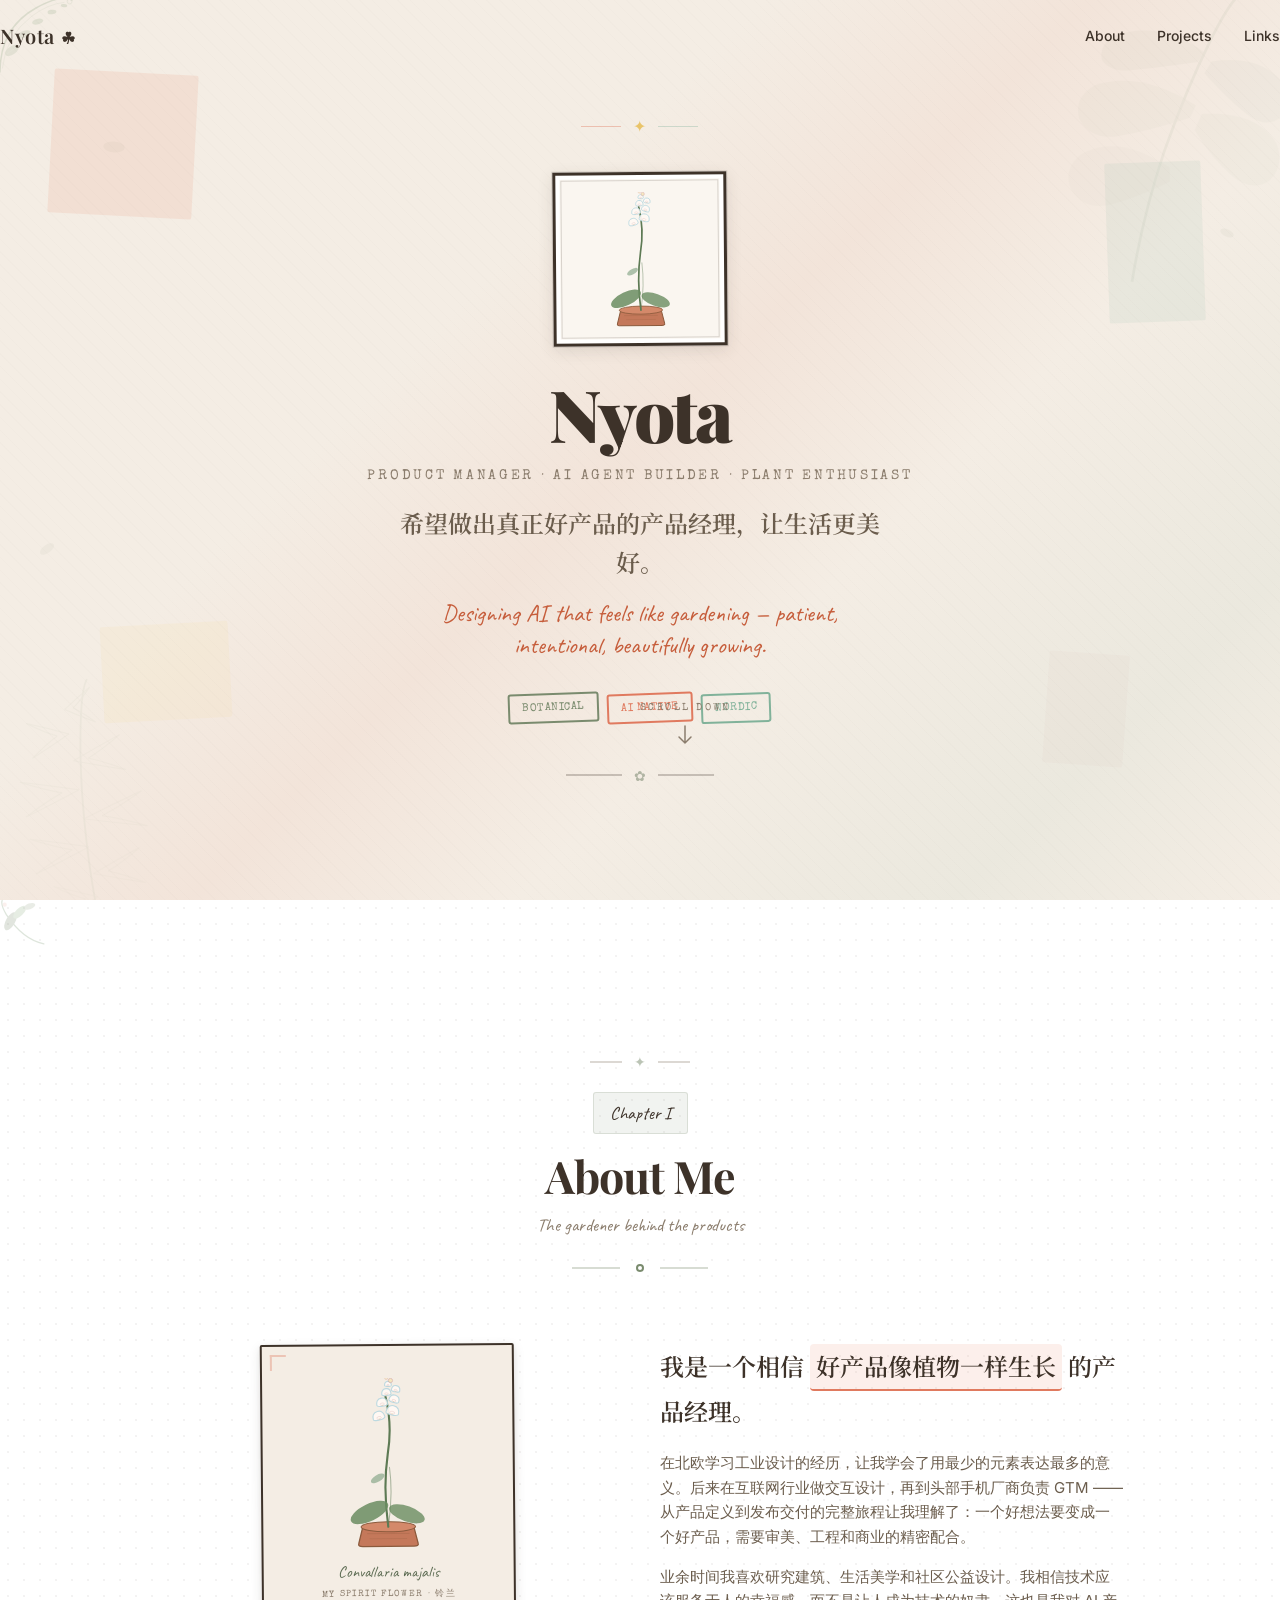
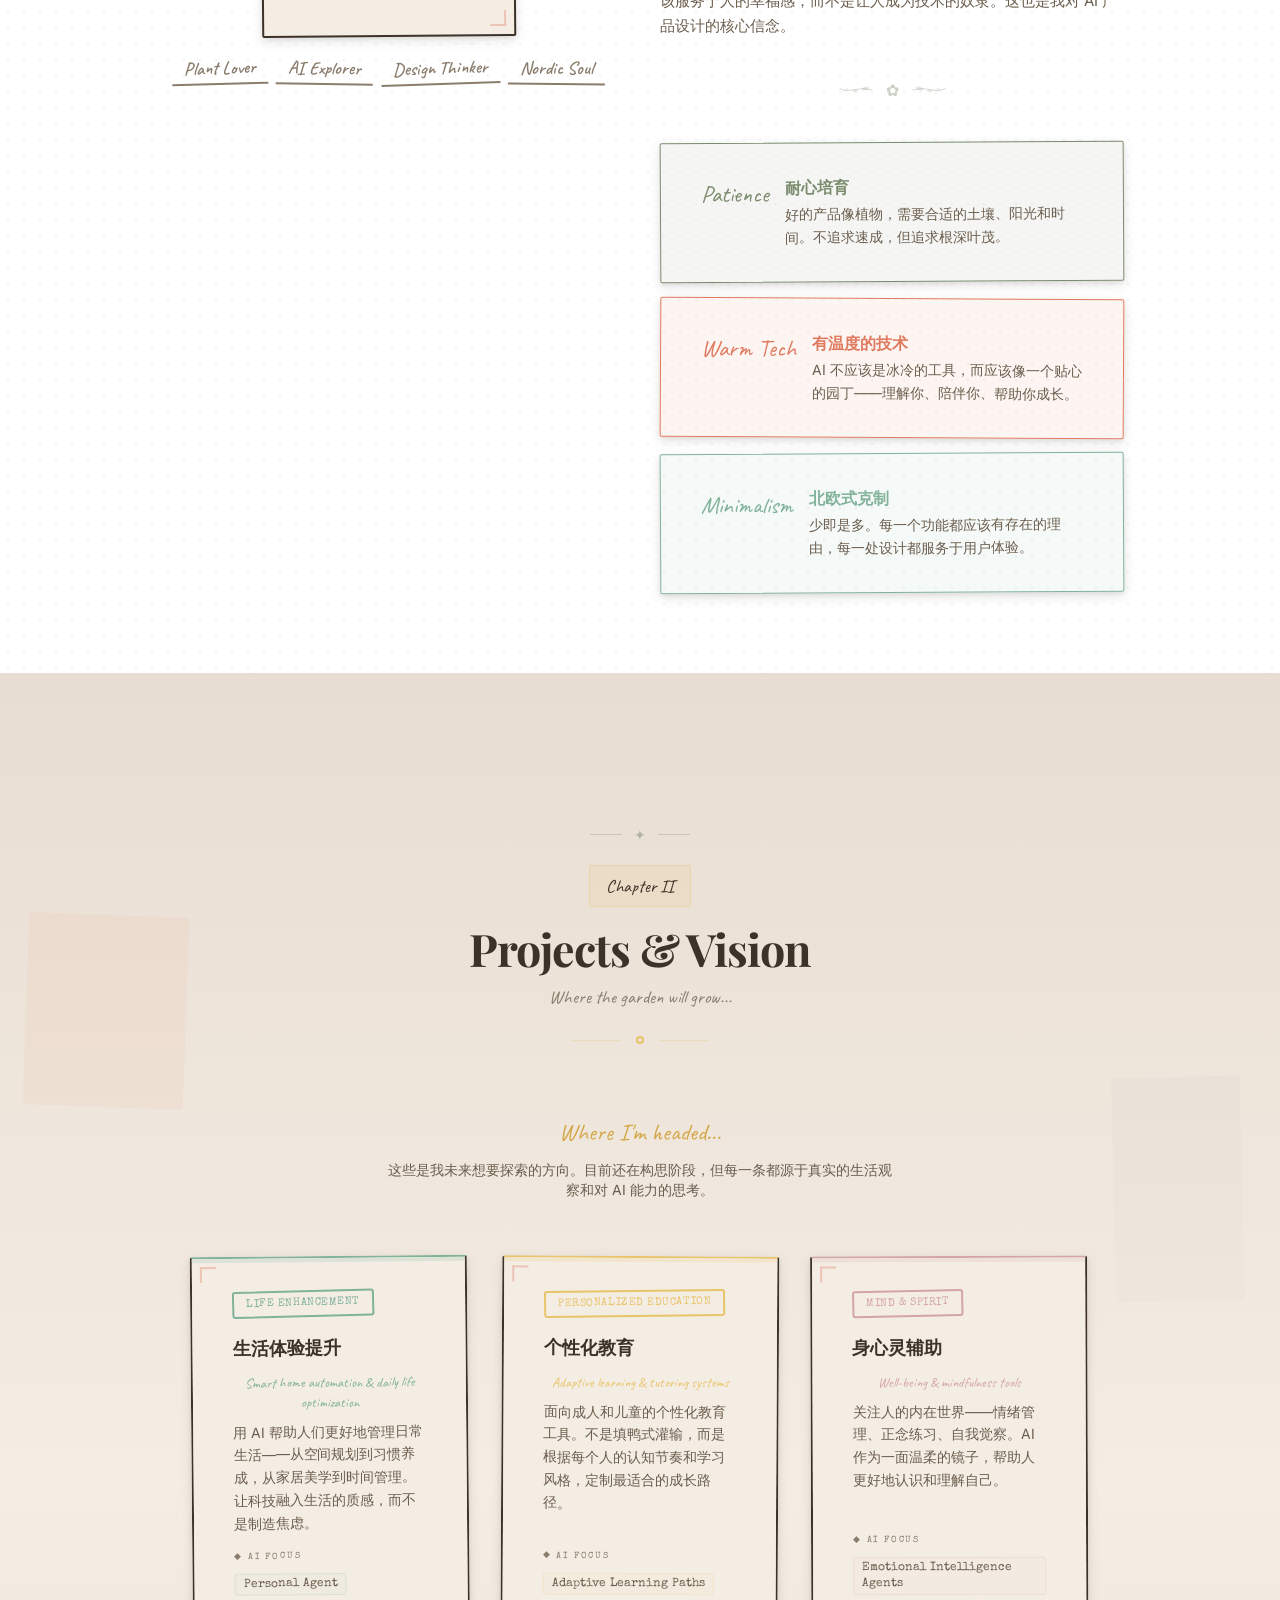
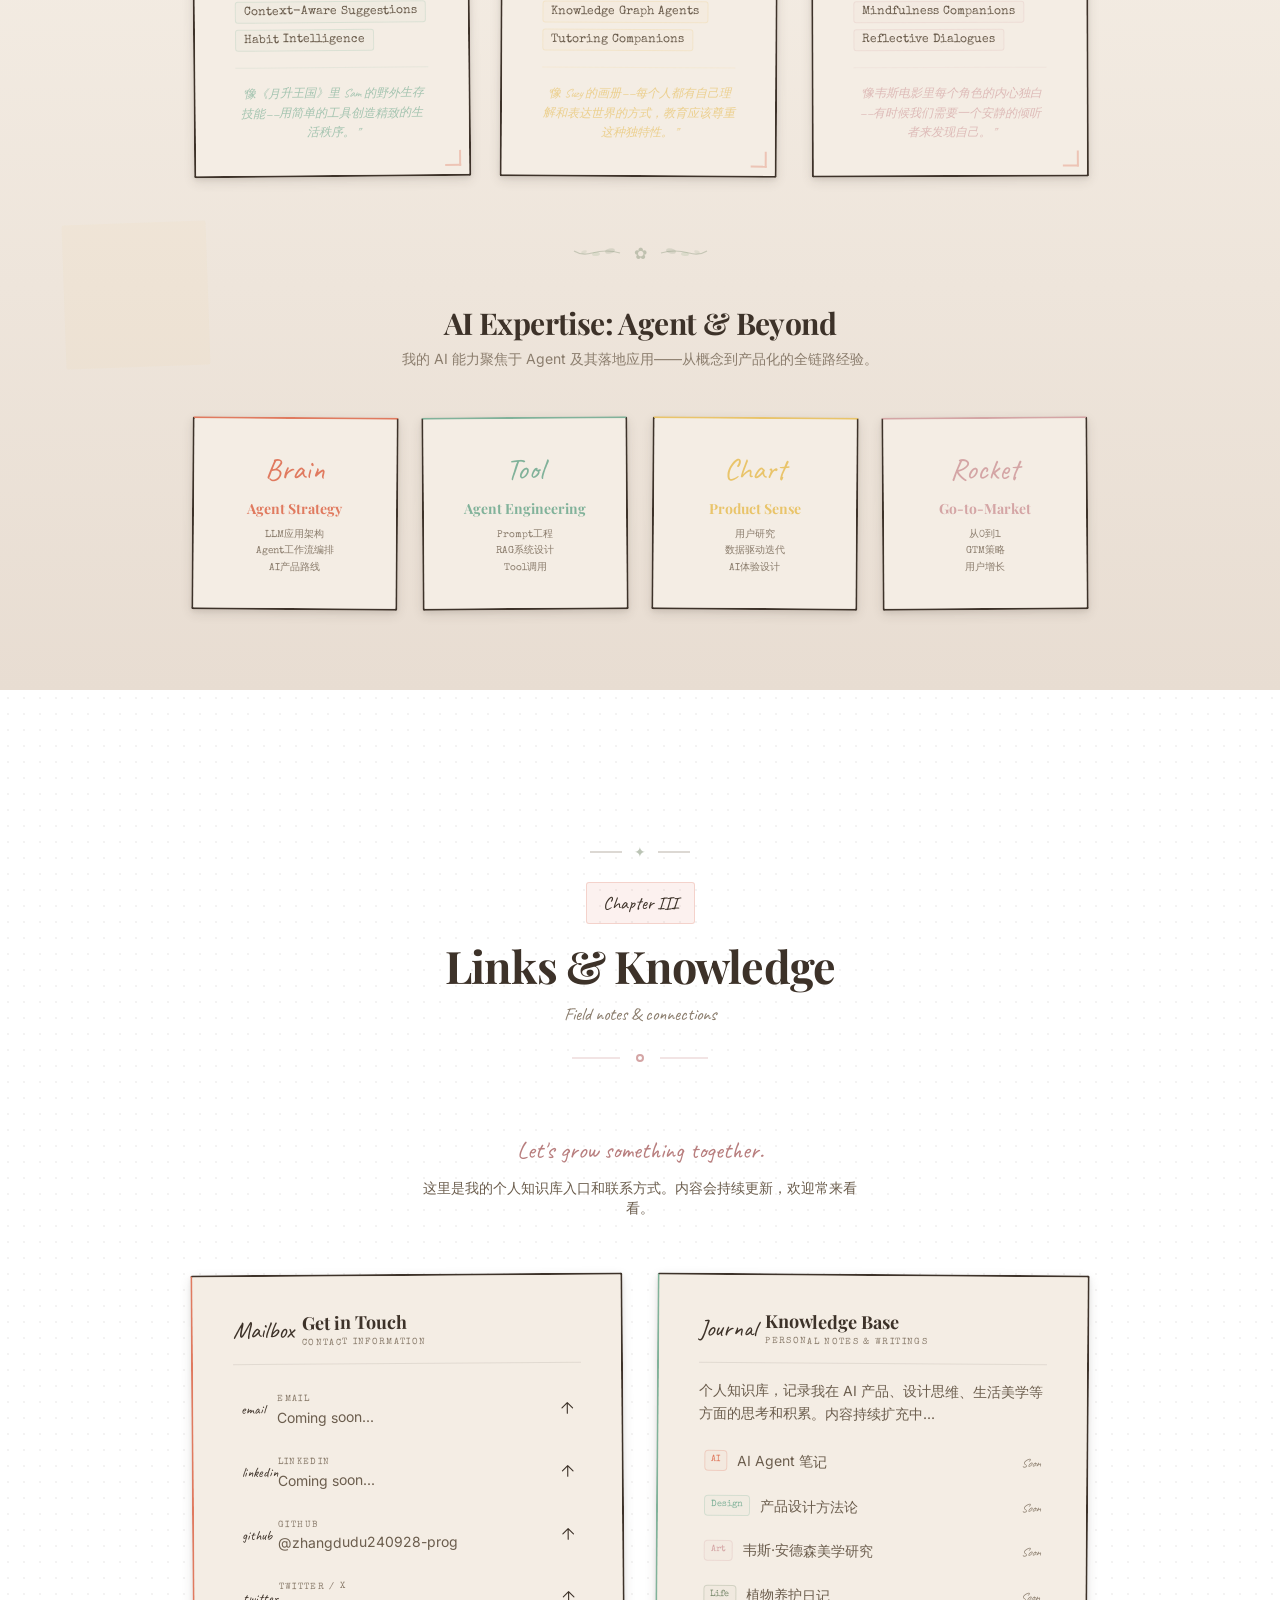
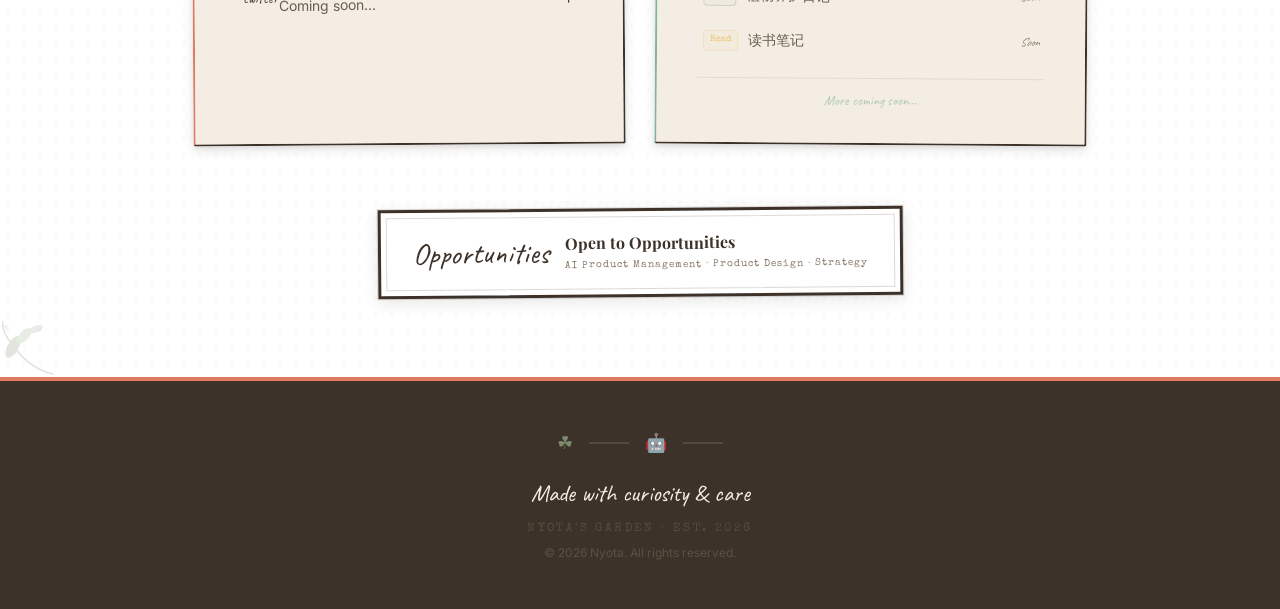
==== commit 7ecafcc6: "fix: use relative paths for GitHub Pages" ====
--- a/index.html
+++ b/index.html
@@ -1,4 +1,4 @@
-<!DOCTYPE html><html lang="en"><head><meta charSet="utf-8"/><meta name="viewport" content="width=device-width, initial-scale=1"/><link rel="stylesheet" href="/nyota-portfolio/_next/static/css/0879bdb3a60c42f8.css" data-precedence="next"/><link rel="preload" as="script" fetchPriority="low" href="/nyota-portfolio/_next/static/chunks/webpack-92a722e3685929fb.js"/><script src="/nyota-portfolio/_next/static/chunks/fd9d1056-9f91b5e418130764.js" async=""></script><script src="/nyota-portfolio/_next/static/chunks/117-a97c514a51d96dcc.js" async=""></script><script src="/nyota-portfolio/_next/static/chunks/main-app-03c19d463d286be2.js" async=""></script><script src="/nyota-portfolio/_next/static/chunks/app/page-d77cd95ec4285cfb.js" async=""></script><link rel="icon" href="data:image/svg+xml,&lt;svg xmlns=&#x27;http://www.w3.org/2000/svg&#x27; viewBox=&#x27;0 0 100 100&#x27;&gt;&lt;text y=&#x27;.9em&#x27; font-size=&#x27;90&#x27;&gt;☘&lt;/text&gt;&lt;/svg&gt;"/><title>Nyota — Portfolio</title><meta name="description" content="AI Product Manager &amp; Plant Lover. Making products that make life better."/><meta name="author" content="Nyota"/><meta name="keywords" content="AI Product Manager,Agent,Portfolio,Product Design,Wes Anderson"/><meta property="og:title" content="Nyota — Portfolio"/><meta property="og:description" content="Making products that make life better."/><meta property="og:type" content="website"/><meta name="twitter:card" content="summary"/><meta name="twitter:title" content="Nyota — Portfolio"/><meta name="twitter:description" content="Making products that make life better."/><script src="/nyota-portfolio/_next/static/chunks/polyfills-42372ed130431b0a.js" noModule=""></script></head><body class="min-h-screen bg-nordic-paper text-nordic-ink antialiased"><main class="relative overflow-hidden"><nav class="fixed top-0 left-0 right-0 z-50 transition-all duration-500 bg-transparent"><div class="section-container flex items-center justify-between h-16 md:h-18"><a href="#hero" class="font-display text-lg md:text-xl font-semibold tracking-wide text-nordic-ink hover:text-wes-coral transition-colors duration-300">Nyota<span class="text-wes-leaf ml-1.5 text-base">☘</span></a><div class="flex items-center gap-6 md:gap-8"><a href="#about" class="text-sm font-medium transition-all duration-300 link-animated text-nordic-muted hover:text-nordic-ink">About</a><a href="#projects" class="text-sm font-medium transition-all duration-300 link-animated text-nordic-muted hover:text-nordic-ink">Projects</a><a href="#links" class="text-sm font-medium transition-all duration-300 link-animated text-nordic-muted hover:text-nordic-ink">Links</a></div></div></nav><section id="hero" class="relative min-h-screen flex items-center justify-center" style="background:linear-gradient(135deg, #F4EDE4 0%, #F4EDE4 35%, rgba(224,122,95,0.08) 50%, #F4EDE4 65%, rgba(129,178,154,0.08) 85%, #F4EDE4 100%)"><div class="pointer-events-none absolute inset-0 overflow-hidden" aria-hidden="true"><svg width="280" height="320" viewBox="0 0 200 240" fill="none" style="position:absolute;top:-20px;right:-30px;opacity:0.06;transform:rotate(15deg)"><path d="M100 230 Q95 180, 98 130 Q102 80, 110 40 Q115 15, 120 5" stroke="#5D7A54" stroke-width="2" fill="none"></path><path d="M108 50 Q70 35, 40 55 Q30 65, 35 75 Q42 82, 55 78 Q72 72, 105 58" fill="#5D7A54" opacity="0.5"></path><path d="M112 90 Q65 75, 35 95 Q22 108, 30 122 Q42 135, 60 128 Q82 118, 110 100" fill="#5D7A54" opacity="0.4"></path><path d="M105 140 Q60 125, 38 148 Q28 162, 38 175 Q52 188, 70 178 Q90 166, 108 150" fill="#5D7A54" opacity="0.3"></path><path d="M115 55 Q150 40, 172 58 Q182 70, 176 82 Q168 92, 155 88 Q138 82, 112 65" fill="#5D7A54" opacity="0.45"></path><path d="M118 95 Q158 82, 178 102 Q188 116, 180 130 Q170 142, 152 134 Q132 124, 116 108" fill="#5D7A54" opacity="0.35"></path></svg><svg width="200" height="260" viewBox="0 0 160 220" fill="none" style="position:absolute;bottom:-40px;left:-20px;opacity:0.05;transform:rotate(-10deg)"><path d="M80 215 Q78 170, 82 120 Q86 70, 95 30 Q100 8, 105 2" stroke="#6B8E62" stroke-width="1.5" fill="none"></path><g transform="translate(82, 185)"><path d="M0 0 Q-17.5 -8, -35 -15 Q-21 -5, -10.5 0" stroke="#6B8E62" stroke-width="0.8" fill="none" opacity="0.4"></path><path d="M0 0 Q-17.5 8, -35 15 Q-21 5, -10.5 0" stroke="#6B8E62" stroke-width="0.8" fill="none" opacity="0.4"></path></g><g transform="translate(82, 165)"><path d="M0 0 Q21 -8, 42 -15 Q25.2 -5, 12.6 0" stroke="#6B8E62" stroke-width="0.8" fill="none" opacity="0.45"></path><path d="M0 0 Q21 8, 42 15 Q25.2 5, 12.6 0" stroke="#6B8E62" stroke-width="0.8" fill="none" opacity="0.45"></path></g><g transform="translate(82, 142)"><path d="M0 0 Q-24 -8, -48 -15 Q-28.799999999999997 -5, -14.399999999999999 0" stroke="#6B8E62" stroke-width="0.8" fill="none" opacity="0.5"></path><path d="M0 0 Q-24 8, -48 15 Q-28.799999999999997 5, -14.399999999999999 0" stroke="#6B8E62" stroke-width="0.8" fill="none" opacity="0.5"></path></g><g transform="translate(82, 118)"><path d="M0 0 Q26 -8, 52 -15 Q31.2 -5, 15.6 0" stroke="#6B8E62" stroke-width="0.8" fill="none" opacity="0.55"></path><path d="M0 0 Q26 8, 52 15 Q31.2 5, 15.6 0" stroke="#6B8E62" stroke-width="0.8" fill="none" opacity="0.55"></path></g><g transform="translate(82, 93)"><path d="M0 0 Q-24 -8, -48 -15 Q-28.799999999999997 -5, -14.399999999999999 0" stroke="#6B8E62" stroke-width="0.8" fill="none" opacity="0.6000000000000001"></path><path d="M0 0 Q-24 8, -48 15 Q-28.799999999999997 5, -14.399999999999999 0" stroke="#6B8E62" stroke-width="0.8" fill="none" opacity="0.6000000000000001"></path></g><g transform="translate(82, 68)"><path d="M0 0 Q21 -8, 42 -15 Q25.2 -5, 12.6 0" stroke="#6B8E62" stroke-width="0.8" fill="none" opacity="0.65"></path><path d="M0 0 Q21 8, 42 15 Q25.2 5, 12.6 0" stroke="#6B8E62" stroke-width="0.8" fill="none" opacity="0.65"></path></g><g transform="translate(82, 45)"><path d="M0 0 Q-17 -8, -34 -15 Q-20.4 -5, -10.2 0" stroke="#6B8E62" stroke-width="0.8" fill="none" opacity="0.7000000000000001"></path><path d="M0 0 Q-17 8, -34 15 Q-20.4 5, -10.2 0" stroke="#6B8E62" stroke-width="0.8" fill="none" opacity="0.7000000000000001"></path></g><g transform="translate(82, 24)"><path d="M0 0 Q12 -8, 24 -15 Q14.399999999999999 -5, 7.199999999999999 0" stroke="#6B8E62" stroke-width="0.8" fill="none" opacity="0.75"></path><path d="M0 0 Q12 8, 24 15 Q14.399999999999999 5, 7.199999999999999 0" stroke="#6B8E62" stroke-width="0.8" fill="none" opacity="0.75"></path></g></svg><svg width="24" height="24" viewBox="0 0 20 20" fill="none" style="position:absolute;top:15%;left:8%;right:25px;opacity:0.05;transform:rotate(25deg)"><ellipse cx="10" cy="10" rx="9" ry="4.5" fill="#7A8B6E" transform="rotate(-20 10 10)"></ellipse></svg><svg width="18" height="18" viewBox="0 0 20 20" fill="none" style="position:absolute;top:60%;left:3%;right:-15px;opacity:0.05;transform:rotate(-15deg)"><ellipse cx="10" cy="10" rx="9" ry="4.5" fill="#7A8B6E" transform="rotate(-20 10 10)"></ellipse></svg><svg width="20" height="20" viewBox="0 0 20 20" fill="none" style="position:absolute;top:75%;right:-30px;opacity:0.05;transform:rotate(-30deg)"><ellipse cx="10" cy="10" rx="9" ry="4.5" fill="#7A8B6E" transform="rotate(-20 10 10)"></ellipse></svg><svg width="16" height="16" viewBox="0 0 20 20" fill="none" style="position:absolute;top:25%;right:45px;opacity:0.05;transform:rotate(45deg)"><ellipse cx="10" cy="10" rx="9" ry="4.5" fill="#7A8B6E" transform="rotate(-20 10 10)"></ellipse></svg></div><div class="absolute top-[8%] left-[4%] w-24 h-24 sm:w-28 sm:h-28 md:w-36 md:h-36 opacity-[0.12]" style="background-color:#E07A5F;transform:rotate(3deg);border-radius:2px"></div><div class="absolute top-[18%] right-[6%] w-16 h-24 sm:w-20 sm:h-32 md:w-24 md:h-40 opacity-[0.10]" style="background-color:#81B29A;transform:rotate(-2deg);border-radius:2px"></div><div class="absolute bottom-[20%] left-[8%] w-20 h-16 sm:w-24 sm:h-20 md:w-32 md:h-24 opacity-[0.08]" style="background-color:#E9C46A;transform:rotate(-3deg);border-radius:2px"></div><div class="absolute bottom-[15%] right-[12%] w-12 h-20 sm:w-16 sm:h-24 md:w-20 md:h-28 opacity-[0.07]" style="background-color:#D4A5A5;transform:rotate(4deg);border-radius:2px"></div><div class="pattern-stripes absolute inset-0 opacity-30"></div><svg width="80" height="80" viewBox="0 0 100 100" fill="none" style="position:absolute;top:-4px;left:-4px;opacity:0.18;pointer-events:none;transform:rotate(0deg);transform-origin:top left" aria-hidden="true"><path d="M5 95 Q5 40, 50 15 Q80 -2, 95 5" stroke="#6B8E62" stroke-width="1.8" fill="none" stroke-linecap="round"></path><path d="M8 90 Q12 50, 45 25 Q65 10, 85 8" stroke="#6B8E62" stroke-width="0.9" fill="none" stroke-linecap="round" opacity="0.5"></path><g transform="translate(20, 68) rotate(-35) scale(1)"><ellipse cx="0" cy="0" rx="10" ry="5" fill="#6B8E62" opacity="0.7"></ellipse><line x1="-8" y1="0" x2="8" y2="0" stroke="#fff" stroke-width="0.5" opacity="0.3"></line></g><g transform="translate(35, 48) rotate(-25) scale(0.85)"><ellipse cx="0" cy="0" rx="10" ry="5" fill="#6B8E62" opacity="0.75"></ellipse><line x1="-8" y1="0" x2="8" y2="0" stroke="#fff" stroke-width="0.5" opacity="0.3"></line></g><g transform="translate(52, 32) rotate(-15) scale(0.7)"><ellipse cx="0" cy="0" rx="10" ry="5" fill="#6B8E62" opacity="0.7999999999999999"></ellipse><line x1="-8" y1="0" x2="8" y2="0" stroke="#fff" stroke-width="0.5" opacity="0.3"></line></g><g transform="translate(70, 20) rotate(-5) scale(0.55)"><ellipse cx="0" cy="0" rx="10" ry="5" fill="#6B8E62" opacity="0.85"></ellipse><line x1="-8" y1="0" x2="8" y2="0" stroke="#fff" stroke-width="0.5" opacity="0.3"></line></g><g transform="translate(85, 12) rotate(5) scale(0.4)"><ellipse cx="0" cy="0" rx="10" ry="5" fill="#6B8E62" opacity="0.8999999999999999"></ellipse><line x1="-8" y1="0" x2="8" y2="0" stroke="#fff" stroke-width="0.5" opacity="0.3"></line></g><circle cx="92" cy="7" r="3" fill="#F4EDE4" stroke="#6B8E62" stroke-width="1" opacity="0.6"></circle><circle cx="94" cy="5" r="1.5" fill="#6B8E62" opacity="0.4"></circle></svg><svg width="70" height="70" viewBox="0 0 100 100" fill="none" style="position:absolute;top:-4px;right:-4px;opacity:0.18;pointer-events:none;transform:rotate(90deg);transform-origin:top right" aria-hidden="true"><path d="M5 95 Q5 40, 50 15 Q80 -2, 95 5" stroke="#6B8E62" stroke-width="1.8" fill="none" stroke-linecap="round"></path><path d="M8 90 Q12 50, 45 25 Q65 10, 85 8" stroke="#6B8E62" stroke-width="0.9" fill="none" stroke-linecap="round" opacity="0.5"></path><g transform="translate(20, 68) rotate(-35) scale(1)"><ellipse cx="0" cy="0" rx="10" ry="5" fill="#6B8E62" opacity="0.7"></ellipse><line x1="-8" y1="0" x2="8" y2="0" stroke="#fff" stroke-width="0.5" opacity="0.3"></line></g><g transform="translate(35, 48) rotate(-25) scale(0.85)"><ellipse cx="0" cy="0" rx="10" ry="5" fill="#6B8E62" opacity="0.75"></ellipse><line x1="-8" y1="0" x2="8" y2="0" stroke="#fff" stroke-width="0.5" opacity="0.3"></line></g><g transform="translate(52, 32) rotate(-15) scale(0.7)"><ellipse cx="0" cy="0" rx="10" ry="5" fill="#6B8E62" opacity="0.7999999999999999"></ellipse><line x1="-8" y1="0" x2="8" y2="0" stroke="#fff" stroke-width="0.5" opacity="0.3"></line></g><g transform="translate(70, 20) rotate(-5) scale(0.55)"><ellipse cx="0" cy="0" rx="10" ry="5" fill="#6B8E62" opacity="0.85"></ellipse><line x1="-8" y1="0" x2="8" y2="0" stroke="#fff" stroke-width="0.5" opacity="0.3"></line></g><g transform="translate(85, 12) rotate(5) scale(0.4)"><ellipse cx="0" cy="0" rx="10" ry="5" fill="#6B8E62" opacity="0.8999999999999999"></ellipse><line x1="-8" y1="0" x2="8" y2="0" stroke="#fff" stroke-width="0.5" opacity="0.3"></line></g><circle cx="92" cy="7" r="3" fill="#F4EDE4" stroke="#6B8E62" stroke-width="1" opacity="0.6"></circle><circle cx="94" cy="5" r="1.5" fill="#6B8E62" opacity="0.4"></circle></svg><svg width="75" height="75" viewBox="0 0 100 100" fill="none" style="position:absolute;bottom:-4px;left:-4px;opacity:0.18;pointer-events:none;transform:rotate(270deg);transform-origin:bottom left" aria-hidden="true"><path d="M5 95 Q5 40, 50 15 Q80 -2, 95 5" stroke="#6B8E62" stroke-width="1.8" fill="none" stroke-linecap="round"></path><path d="M8 90 Q12 50, 45 25 Q65 10, 85 8" stroke="#6B8E62" stroke-width="0.9" fill="none" stroke-linecap="round" opacity="0.5"></path><g transform="translate(20, 68) rotate(-35) scale(1)"><ellipse cx="0" cy="0" rx="10" ry="5" fill="#6B8E62" opacity="0.7"></ellipse><line x1="-8" y1="0" x2="8" y2="0" stroke="#fff" stroke-width="0.5" opacity="0.3"></line></g><g transform="translate(35, 48) rotate(-25) scale(0.85)"><ellipse cx="0" cy="0" rx="10" ry="5" fill="#6B8E62" opacity="0.75"></ellipse><line x1="-8" y1="0" x2="8" y2="0" stroke="#fff" stroke-width="0.5" opacity="0.3"></line></g><g transform="translate(52, 32) rotate(-15) scale(0.7)"><ellipse cx="0" cy="0" rx="10" ry="5" fill="#6B8E62" opacity="0.7999999999999999"></ellipse><line x1="-8" y1="0" x2="8" y2="0" stroke="#fff" stroke-width="0.5" opacity="0.3"></line></g><g transform="translate(70, 20) rotate(-5) scale(0.55)"><ellipse cx="0" cy="0" rx="10" ry="5" fill="#6B8E62" opacity="0.85"></ellipse><line x1="-8" y1="0" x2="8" y2="0" stroke="#fff" stroke-width="0.5" opacity="0.3"></line></g><g transform="translate(85, 12) rotate(5) scale(0.4)"><ellipse cx="0" cy="0" rx="10" ry="5" fill="#6B8E62" opacity="0.8999999999999999"></ellipse><line x1="-8" y1="0" x2="8" y2="0" stroke="#fff" stroke-width="0.5" opacity="0.3"></line></g><circle cx="92" cy="7" r="3" fill="#F4EDE4" stroke="#6B8E62" stroke-width="1" opacity="0.6"></circle><circle cx="94" cy="5" r="1.5" fill="#6B8E62" opacity="0.4"></circle></svg><svg width="65" height="65" viewBox="0 0 100 100" fill="none" style="position:absolute;bottom:-4px;right:-4px;opacity:0.18;pointer-events:none;transform:rotate(180deg);transform-origin:bottom right" aria-hidden="true"><path d="M5 95 Q5 40, 50 15 Q80 -2, 95 5" stroke="#6B8E62" stroke-width="1.8" fill="none" stroke-linecap="round"></path><path d="M8 90 Q12 50, 45 25 Q65 10, 85 8" stroke="#6B8E62" stroke-width="0.9" fill="none" stroke-linecap="round" opacity="0.5"></path><g transform="translate(20, 68) rotate(-35) scale(1)"><ellipse cx="0" cy="0" rx="10" ry="5" fill="#6B8E62" opacity="0.7"></ellipse><line x1="-8" y1="0" x2="8" y2="0" stroke="#fff" stroke-width="0.5" opacity="0.3"></line></g><g transform="translate(35, 48) rotate(-25) scale(0.85)"><ellipse cx="0" cy="0" rx="10" ry="5" fill="#6B8E62" opacity="0.75"></ellipse><line x1="-8" y1="0" x2="8" y2="0" stroke="#fff" stroke-width="0.5" opacity="0.3"></line></g><g transform="translate(52, 32) rotate(-15) scale(0.7)"><ellipse cx="0" cy="0" rx="10" ry="5" fill="#6B8E62" opacity="0.7999999999999999"></ellipse><line x1="-8" y1="0" x2="8" y2="0" stroke="#fff" stroke-width="0.5" opacity="0.3"></line></g><g transform="translate(70, 20) rotate(-5) scale(0.55)"><ellipse cx="0" cy="0" rx="10" ry="5" fill="#6B8E62" opacity="0.85"></ellipse><line x1="-8" y1="0" x2="8" y2="0" stroke="#fff" stroke-width="0.5" opacity="0.3"></line></g><g transform="translate(85, 12) rotate(5) scale(0.4)"><ellipse cx="0" cy="0" rx="10" ry="5" fill="#6B8E62" opacity="0.8999999999999999"></ellipse><line x1="-8" y1="0" x2="8" y2="0" stroke="#fff" stroke-width="0.5" opacity="0.3"></line></g><circle cx="92" cy="7" r="3" fill="#F4EDE4" stroke="#6B8E62" stroke-width="1" opacity="0.6"></circle><circle cx="94" cy="5" r="1.5" fill="#6B8E62" opacity="0.4"></circle></svg><div class="relative z-10 text-center px-4 max-w-lg sm:max-w-xl md:max-w-2xl mx-auto"><div class="flex items-center justify-center gap-2 sm:gap-3 mb-6 sm:mb-8 animate-fade-in" style="animation-delay:0s;opacity:0"><span class="w-8 h-[1.5px] sm:w-10" style="background-color:rgba(224,122,95,0.4)"></span><span style="color:#E9C46A;font-size:1rem">✦</span><span class="w-8 h-[1.5px] sm:w-10" style="background-color:rgba(129,178,154,0.35)"></span></div><div class="mb-5 sm:mb-7 animate-grow-in" style="animation-delay:0.1s;opacity:0"><div class="inline-block p-1 bg-white wa-frame" style="transform:rotate(-0.5deg)"><div class="w-28 h-28 sm:w-32 sm:h-32 md:w-40 md:h-40 flex items-center justify-center" style="background-color:#FAF6F0"><svg width="100" height="100" viewBox="0 0 200 200" fill="none" xmlns="http://www.w3.org/2000/svg" class="sm:w-[110px] sm:h-[110px] md:w-[135px] md:h-[135px]" role="img" aria-label="Lily of the Valley illustration"><path d="M70 175 L65 195 Q64 198, 70 198 L130 198 Q136 198, 135 195 L130 175 Z" fill="#C4785A" stroke="#8B5A3C" stroke-width="1.5"></path><ellipse cx="100" cy="175" rx="32" ry="6" fill="#D4896A" stroke="#8B5A3C" stroke-width="1.2"></ellipse><line x1="75" y1="183" x2="125" y2="183" stroke="#8B5A3C" stroke-width="0.8" opacity="0.4"></line><line x1="78" y1="189" x2="122" y2="189" stroke="#8B5A3C" stroke-width="0.8" opacity="0.3"></line><path d="M100 175 Q94 130, 100 90 Q106 55, 98 22" stroke="#5D7A54" stroke-width="2.5" fill="none" stroke-linecap="round"></path><path d="M100 175 Q106 138, 102 105" stroke="#5D7A54" stroke-width="1.2" fill="none" stroke-linecap="round" opacity="0.5"></path><ellipse cx="78" cy="158" rx="24" ry="10" fill="#6B8E62" transform="rotate(-25 78 158)" opacity="0.85"></ellipse><ellipse cx="122" cy="160" rx="22" ry="9" fill="#6B8E62" transform="rotate(20 122 160)" opacity="0.8"></ellipse><ellipse cx="88" cy="118" rx="9" ry="4" fill="#7A9E7E" transform="rotate(-30 88 118)" opacity="0.6"></ellipse><g transform="translate(90, 46) rotate(-15)"><path d="M0 -7 C5.95 -7, 7 -1.9600000000000002, 7 1.26 C7 2.94, 2.4499999999999997 3.64, 0 3.29 C-2.4499999999999997 3.64, -7 2.94, -7 1.26 C-7 -1.9600000000000002, -5.95 -7, 0 -7" fill="#FFF9F5" stroke="#B8D8E0" stroke-width="1.3" opacity="0.92"></path><ellipse cx="0" cy="0.84" rx="2.66" ry="1.54" fill="none" stroke="#D4A5A5" stroke-width="0.7" opacity="0.45"></ellipse><circle cx="0" cy="2.1" r="0.56" fill="#E9C46A" opacity="0.5"></circle></g><g transform="translate(106, 40) rotate(12)"><path d="M0 -7.5 C6.375 -7.5, 7.5 -2.1, 7.5 1.3499999999999999 C7.5 3.15, 2.625 3.9000000000000004, 0 3.525 C-2.625 3.9000000000000004, -7.5 3.15, -7.5 1.3499999999999999 C-7.5 -2.1, -6.375 -7.5, 0 -7.5" fill="#FFF9F5" stroke="#B8D8E0" stroke-width="1.3" opacity="0.92"></path><ellipse cx="0" cy="0.8999999999999999" rx="2.85" ry="1.65" fill="none" stroke="#D4A5A5" stroke-width="0.7" opacity="0.45"></ellipse><circle cx="0" cy="2.25" r="0.6" fill="#E9C46A" opacity="0.5"></circle></g><g transform="translate(94, 30) rotate(-8)"><path d="M0 -6.5 C5.5249999999999995 -6.5, 6.5 -1.8200000000000003, 6.5 1.17 C6.5 2.73, 2.275 3.38, 0 3.0549999999999997 C-2.275 3.38, -6.5 2.73, -6.5 1.17 C-6.5 -1.8200000000000003, -5.5249999999999995 -6.5, 0 -6.5" fill="#FFF9F5" stroke="#B8D8E0" stroke-width="1.3" opacity="0.92"></path><ellipse cx="0" cy="0.78" rx="2.47" ry="1.43" fill="none" stroke="#D4A5A5" stroke-width="0.7" opacity="0.45"></ellipse><circle cx="0" cy="1.95" r="0.52" fill="#E9C46A" opacity="0.5"></circle></g><g transform="translate(108, 26) rotate(18)"><path d="M0 -6 C5.1 -6, 6 -1.6800000000000002, 6 1.08 C6 2.52, 2.0999999999999996 3.12, 0 2.82 C-2.0999999999999996 3.12, -6 2.52, -6 1.08 C-6 -1.6800000000000002, -5.1 -6, 0 -6" fill="#FFF9F5" stroke="#B8D8E0" stroke-width="1.3" opacity="0.92"></path><ellipse cx="0" cy="0.72" rx="2.2800000000000002" ry="1.32" fill="none" stroke="#D4A5A5" stroke-width="0.7" opacity="0.45"></ellipse><circle cx="0" cy="1.7999999999999998" r="0.48" fill="#E9C46A" opacity="0.5"></circle></g><g transform="translate(99, 18) rotate(-5)"><path d="M0 -5.5 C4.675 -5.5, 5.5 -1.54, 5.5 0.99 C5.5 2.31, 1.9249999999999998 2.8600000000000003, 0 2.585 C-1.9249999999999998 2.8600000000000003, -5.5 2.31, -5.5 0.99 C-5.5 -1.54, -4.675 -5.5, 0 -5.5" fill="#FFF9F5" stroke="#B8D8E0" stroke-width="1.3" opacity="0.92"></path><ellipse cx="0" cy="0.6599999999999999" rx="2.09" ry="1.21" fill="none" stroke="#D4A5A5" stroke-width="0.7" opacity="0.45"></ellipse><circle cx="0" cy="1.65" r="0.44" fill="#E9C46A" opacity="0.5"></circle></g><g transform="translate(110, 14) rotate(10)"><path d="M0 -5 C4.25 -5, 5 -1.4000000000000001, 5 0.8999999999999999 C5 2.1, 1.75 2.6, 0 2.3499999999999996 C-1.75 2.6, -5 2.1, -5 0.8999999999999999 C-5 -1.4000000000000001, -4.25 -5, 0 -5" fill="#FFF9F5" stroke="#B8D8E0" stroke-width="1.3" opacity="0.92"></path><ellipse cx="0" cy="0.6" rx="1.9" ry="1.1" fill="none" stroke="#D4A5A5" stroke-width="0.7" opacity="0.45"></ellipse><circle cx="0" cy="1.5" r="0.4" fill="#E9C46A" opacity="0.5"></circle></g><g transform="translate(101, 8) rotate(0)"><path d="M0 -4 C3.4 -4, 4 -1.12, 4 0.72 C4 1.68, 1.4 2.08, 0 1.88 C-1.4 2.08, -4 1.68, -4 0.72 C-4 -1.12, -3.4 -4, 0 -4" fill="#FFF9F5" stroke="#B8D8E0" stroke-width="1.3" opacity="0.92"></path><ellipse cx="0" cy="0.48" rx="1.52" ry="0.88" fill="none" stroke="#D4A5A5" stroke-width="0.7" opacity="0.45"></ellipse><circle cx="0" cy="1.2" r="0.32" fill="#E9C46A" opacity="0.5"></circle></g><circle cx="104" cy="3" r="2.5" fill="#F5E6B3" stroke="#D4A5A5" stroke-width="0.9" opacity="0.8"></circle><circle cx="99" cy="0" r="1.8" fill="#F5E6B3" stroke="#D4A5A5" stroke-width="0.7" opacity="0.6"></circle></svg></div></div></div><h1 class="font-black mb-2 sm:mb-3 animate-fade-up" style="font-family:var(--font-display);font-size:clamp(2.2rem, 6vw, 4.5rem);font-weight:900;line-height:1.1;letter-spacing:-0.03em;color:var(--color-wa-brown);animation-delay:0.2s;opacity:0">Nyota</h1><p class="animate-fade-up mb-3 sm:mb-4" style="font-family:var(--font-typewriter);font-size:clamp(0.65rem, 1.2vw, 0.85rem);letter-spacing:0.2em;text-transform:uppercase;color:var(--color-wa-brown-muted);animation-delay:0.3s;opacity:0">Product Manager · AI Agent Builder · Plant Enthusiast</p><p class="text-lg sm:text-xl md:text-2xl leading-relaxed mb-3 sm:mb-4 px-2 animate-fade-up max-w-lg mx-auto" style="font-family:var(--font-chinese);font-weight:600;color:var(--color-wa-brown-light);animation-delay:0.4s;opacity:0">希望做出真正好产品的产品经理，让生活更美好。</p><p class="text-lg sm:text-xl md:text-2xl mb-6 sm:mb-8 animate-fade-up max-w-md mx-auto" style="font-family:var(--font-hand);color:var(--color-wa-salmon-deep);animation-delay:0.5s;opacity:0">Designing AI that feels like gardening — patient, intentional, beautifully growing.</p><div class="flex flex-wrap items-center justify-center gap-2 mb-6 sm:mb-10 animate-fade-in" style="animation-delay:0.65s;opacity:0"><span class="wa-badge" style="color:#7A8B6E">Botanical</span><span class="wa-badge" style="color:#E07A5F">AI Native</span><span class="wa-badge" style="color:#81B29A">Nordic</span></div><div class="flex items-center justify-center gap-2 sm:gap-3 animate-fade-in" style="animation-delay:0.75s;opacity:0"><span class="w-10 h-[1.5px] sm:w-14" style="background-color:rgba(61,50,41,0.25)"></span><span style="color:rgba(107,123,97,0.5);font-size:0.875rem">✿</span><span class="w-10 h-[1.5px] sm:w-14" style="background-color:rgba(61,50,41,0.25)"></span></div><div class="scroll-hint absolute bottom-8 sm:bottom-10 left-1/2"><a href="#about" class="flex flex-col items-center gap-1 group"><span class="text-[9px] sm:text-[10px] tracking-[0.25em] uppercase" style="font-family:var(--font-typewriter);color:var(--color-wa-brown-muted)">Scroll Down</span><svg width="14" height="22" viewBox="0 0 16 26" fill="none" stroke="currentColor" stroke-width="1.5" stroke-linecap="round" class="sm:w-4 sm:h-[26px]" style="color:var(--color-wa-brown-muted)"><path d="M8 5v17M2 16l6 6 6-6"></path></svg></a></div></div></section><section id="about" class="relative py-12 sm:py-16 px-2 sm:px-4 md:py-20 bg-white pattern-dots"><svg width="50" height="50" viewBox="0 0 60 60" fill="none" style="position:absolute;top:-2px;left:-2px;opacity:0.22;pointer-events:none;transform:scaleX(1);transform-origin:left" aria-hidden="true"><path d="M55 55 Q30 50, 10 20 Q3 8, 5 3" stroke="#6B8E62" stroke-width="1.5" fill="none" stroke-linecap="round"></path><g transform="translate(15, 28) rotate(-40)"><ellipse cx="0" cy="0" rx="12" ry="5.5" fill="#7A8B6E" transform="rotate(-20)"></ellipse></g><g transform="translate(26, 17) rotate(-30)"><ellipse cx="0" cy="0" rx="10" ry="4.5" fill="#8FB085" transform="rotate(-15)"></ellipse></g><g transform="translate(38, 10) rotate(-15)"><ellipse cx="0" cy="0" rx="7" ry="3.5" fill="#9EAE90" transform="rotate(-5)"></ellipse></g><circle cx="8" cy="8" r="2.5" fill="#E07A5F" opacity="0.5"></circle></svg><svg width="50" height="50" viewBox="0 0 60 60" fill="none" style="position:absolute;bottom:-2px;right:-2px;opacity:0.22;pointer-events:none;transform:scaleX(-1);transform-origin:right" aria-hidden="true"><path d="M55 55 Q30 50, 10 20 Q3 8, 5 3" stroke="#6B8E62" stroke-width="1.5" fill="none" stroke-linecap="round"></path><g transform="translate(15, 28) rotate(-40)"><ellipse cx="0" cy="0" rx="12" ry="5.5" fill="#7A8B6E" transform="rotate(-20)"></ellipse></g><g transform="translate(26, 17) rotate(-30)"><ellipse cx="0" cy="0" rx="10" ry="4.5" fill="#8FB085" transform="rotate(-15)"></ellipse></g><g transform="translate(38, 10) rotate(-15)"><ellipse cx="0" cy="0" rx="7" ry="3.5" fill="#9EAE90" transform="rotate(-5)"></ellipse></g><circle cx="8" cy="8" r="2.5" fill="#E07A5F" opacity="0.5"></circle></svg><div class="scene-container max-w-5xl mx-auto px-2"><div class="text-center py-14 md:py-18"><div class="flex items-center justify-center gap-3 mb-5"><span class="w-8 h-[1.5px] bg-wa-brown-muted/30"></span><span class="text-wa-sage text-sm opacity-50">✦</span><span class="w-8 h-[1.5px] bg-wa-brown-muted/30"></span></div><div class="inline-flex items-center justify-center bg-wa-sage/10 border-wa-sage/20 border px-4 py-1.5 rounded-wa mb-4"><span class="font-hand text-lg" style="font-family:var(--font-hand)">Chapter <!-- -->I</span></div><h2 class="chapter-title mb-2" style="font-size:clamp(1.8rem, 4vw, 2.8rem);line-height:1.15">About Me</h2><p class="font-hand text-wa-brown-muted mt-2" style="font-family:var(--font-hand);font-size:1.15rem">The gardener behind the products</p><div class="flex items-center justify-center gap-4 mt-6"><span class="w-12 h-[1.5px]" style="background-color:var(--color-wa-sage);opacity:0.3"></span><span class="w-2 h-2 rounded-full border-2 border-wa-sage/20" style="border-color:var(--color-wa-sage)"></span><span class="w-12 h-[1.5px]" style="background-color:var(--color-wa-sage);opacity:0.3"></span></div></div><div class="grid grid-cols-1 lg:grid-cols-2 gap-8 lg:gap-10"><div class="flex flex-col items-center space-y-4"><div class="wa-card wa-card-corner text-center" style="transform:rotate(-0.5deg)"><svg width="140" height="140" viewBox="0 0 200 200" fill="none" xmlns="http://www.w3.org/2000/svg" class="sm:w-[150px] sm:h-[150px] md:w-[170px] md:h-[170px]" role="img" aria-label="Lily of the Valley illustration"><path d="M70 175 L65 195 Q64 198, 70 198 L130 198 Q136 198, 135 195 L130 175 Z" fill="#C4785A" stroke="#8B5A3C" stroke-width="1.5"></path><ellipse cx="100" cy="175" rx="32" ry="6" fill="#D4896A" stroke="#8B5A3C" stroke-width="1.2"></ellipse><line x1="75" y1="183" x2="125" y2="183" stroke="#8B5A3C" stroke-width="0.8" opacity="0.4"></line><line x1="78" y1="189" x2="122" y2="189" stroke="#8B5A3C" stroke-width="0.8" opacity="0.3"></line><path d="M100 175 Q94 130, 100 90 Q106 55, 98 22" stroke="#5D7A54" stroke-width="2.5" fill="none" stroke-linecap="round"></path><path d="M100 175 Q106 138, 102 105" stroke="#5D7A54" stroke-width="1.2" fill="none" stroke-linecap="round" opacity="0.5"></path><ellipse cx="78" cy="158" rx="24" ry="10" fill="#6B8E62" transform="rotate(-25 78 158)" opacity="0.85"></ellipse><ellipse cx="122" cy="160" rx="22" ry="9" fill="#6B8E62" transform="rotate(20 122 160)" opacity="0.8"></ellipse><ellipse cx="88" cy="118" rx="9" ry="4" fill="#7A9E7E" transform="rotate(-30 88 118)" opacity="0.6"></ellipse><g transform="translate(90, 46) rotate(-15)"><path d="M0 -7 C5.95 -7, 7 -1.9600000000000002, 7 1.26 C7 2.94, 2.4499999999999997 3.64, 0 3.29 C-2.4499999999999997 3.64, -7 2.94, -7 1.26 C-7 -1.9600000000000002, -5.95 -7, 0 -7" fill="#FFF9F5" stroke="#B8D8E0" stroke-width="1.3" opacity="0.92"></path><ellipse cx="0" cy="0.84" rx="2.66" ry="1.54" fill="none" stroke="#D4A5A5" stroke-width="0.7" opacity="0.45"></ellipse><circle cx="0" cy="2.1" r="0.56" fill="#E9C46A" opacity="0.5"></circle></g><g transform="translate(106, 40) rotate(12)"><path d="M0 -7.5 C6.375 -7.5, 7.5 -2.1, 7.5 1.3499999999999999 C7.5 3.15, 2.625 3.9000000000000004, 0 3.525 C-2.625 3.9000000000000004, -7.5 3.15, -7.5 1.3499999999999999 C-7.5 -2.1, -6.375 -7.5, 0 -7.5" fill="#FFF9F5" stroke="#B8D8E0" stroke-width="1.3" opacity="0.92"></path><ellipse cx="0" cy="0.8999999999999999" rx="2.85" ry="1.65" fill="none" stroke="#D4A5A5" stroke-width="0.7" opacity="0.45"></ellipse><circle cx="0" cy="2.25" r="0.6" fill="#E9C46A" opacity="0.5"></circle></g><g transform="translate(94, 30) rotate(-8)"><path d="M0 -6.5 C5.5249999999999995 -6.5, 6.5 -1.8200000000000003, 6.5 1.17 C6.5 2.73, 2.275 3.38, 0 3.0549999999999997 C-2.275 3.38, -6.5 2.73, -6.5 1.17 C-6.5 -1.8200000000000003, -5.5249999999999995 -6.5, 0 -6.5" fill="#FFF9F5" stroke="#B8D8E0" stroke-width="1.3" opacity="0.92"></path><ellipse cx="0" cy="0.78" rx="2.47" ry="1.43" fill="none" stroke="#D4A5A5" stroke-width="0.7" opacity="0.45"></ellipse><circle cx="0" cy="1.95" r="0.52" fill="#E9C46A" opacity="0.5"></circle></g><g transform="translate(108, 26) rotate(18)"><path d="M0 -6 C5.1 -6, 6 -1.6800000000000002, 6 1.08 C6 2.52, 2.0999999999999996 3.12, 0 2.82 C-2.0999999999999996 3.12, -6 2.52, -6 1.08 C-6 -1.6800000000000002, -5.1 -6, 0 -6" fill="#FFF9F5" stroke="#B8D8E0" stroke-width="1.3" opacity="0.92"></path><ellipse cx="0" cy="0.72" rx="2.2800000000000002" ry="1.32" fill="none" stroke="#D4A5A5" stroke-width="0.7" opacity="0.45"></ellipse><circle cx="0" cy="1.7999999999999998" r="0.48" fill="#E9C46A" opacity="0.5"></circle></g><g transform="translate(99, 18) rotate(-5)"><path d="M0 -5.5 C4.675 -5.5, 5.5 -1.54, 5.5 0.99 C5.5 2.31, 1.9249999999999998 2.8600000000000003, 0 2.585 C-1.9249999999999998 2.8600000000000003, -5.5 2.31, -5.5 0.99 C-5.5 -1.54, -4.675 -5.5, 0 -5.5" fill="#FFF9F5" stroke="#B8D8E0" stroke-width="1.3" opacity="0.92"></path><ellipse cx="0" cy="0.6599999999999999" rx="2.09" ry="1.21" fill="none" stroke="#D4A5A5" stroke-width="0.7" opacity="0.45"></ellipse><circle cx="0" cy="1.65" r="0.44" fill="#E9C46A" opacity="0.5"></circle></g><g transform="translate(110, 14) rotate(10)"><path d="M0 -5 C4.25 -5, 5 -1.4000000000000001, 5 0.8999999999999999 C5 2.1, 1.75 2.6, 0 2.3499999999999996 C-1.75 2.6, -5 2.1, -5 0.8999999999999999 C-5 -1.4000000000000001, -4.25 -5, 0 -5" fill="#FFF9F5" stroke="#B8D8E0" stroke-width="1.3" opacity="0.92"></path><ellipse cx="0" cy="0.6" rx="1.9" ry="1.1" fill="none" stroke="#D4A5A5" stroke-width="0.7" opacity="0.45"></ellipse><circle cx="0" cy="1.5" r="0.4" fill="#E9C46A" opacity="0.5"></circle></g><g transform="translate(101, 8) rotate(0)"><path d="M0 -4 C3.4 -4, 4 -1.12, 4 0.72 C4 1.68, 1.4 2.08, 0 1.88 C-1.4 2.08, -4 1.68, -4 0.72 C-4 -1.12, -3.4 -4, 0 -4" fill="#FFF9F5" stroke="#B8D8E0" stroke-width="1.3" opacity="0.92"></path><ellipse cx="0" cy="0.48" rx="1.52" ry="0.88" fill="none" stroke="#D4A5A5" stroke-width="0.7" opacity="0.45"></ellipse><circle cx="0" cy="1.2" r="0.32" fill="#E9C46A" opacity="0.5"></circle></g><circle cx="104" cy="3" r="2.5" fill="#F5E6B3" stroke="#D4A5A5" stroke-width="0.9" opacity="0.8"></circle><circle cx="99" cy="0" r="1.8" fill="#F5E6B3" stroke="#D4A5A5" stroke-width="0.7" opacity="0.6"></circle></svg><p class="mt-2 sm:mt-3 text-base" style="font-family:var(--font-hand);color:var(--color-wa-sage-deep)">Convallaria majalis</p><p class="mt-1 tracking-[0.15em] uppercase" style="font-family:var(--font-typewriter);font-size:9px;color:var(--color-wa-brown-muted)">My spirit flower · 铃兰</p></div><div class="flex flex-wrap justify-center gap-1.5 sm:gap-2"><span class="wa-label text-xs sm:text-sm" style="transform:rotate(-1.5deg);color:var(--color-wa-brown-muted)">Plant Lover</span><span class="wa-label text-xs sm:text-sm" style="transform:rotate(1deg);color:var(--color-wa-brown-muted)">AI Explorer</span><span class="wa-label text-xs sm:text-sm" style="transform:rotate(-2deg);color:var(--color-wa-brown-muted)">Design Thinker</span><span class="wa-label text-xs sm:text-sm" style="transform:rotate(0.5deg);color:var(--color-wa-brown-muted)">Nordic Soul</span></div></div><div class="space-y-4 sm:space-y-5"><p class="text-lg sm:text-xl md:text-2xl leading-relaxed text-center lg:text-left" style="font-family:var(--font-chinese);font-weight:600;color:var(--color-wa-brown);line-height:1.7">我是一个相信<!-- --> <span class="px-1.5 py-0.5 rounded-sm inline-block" style="background-color:rgba(224,122,95,0.12);border-bottom:2px solid var(--color-wa-salmon)">好产品像植物一样生长</span> <!-- -->的产品经理。</p><div class="space-y-3 sm:space-y-4"><p class="leading-relaxed text-sm sm:text-[15px]" style="color:var(--color-wa-brown-light)">在北欧学习工业设计的经历，让我学会了用最少的元素表达最多的意义。后来在互联网行业做交互设计，再到头部手机厂商负责 GTM —— 从产品定义到发布交付的完整旅程让我理解了：一个好想法要变成一个好产品，需要审美、工程和商业的精密配合。</p><p class="leading-relaxed text-sm sm:text-[15px]" style="color:var(--color-wa-brown-light)">业余时间我喜欢研究建筑、生活美学和社区公益设计。我相信技术应该服务于人的幸福感，而不是让人成为技术的奴隶。这也是我对 AI 产品设计的核心信念。</p></div><div class="flex items-center justify-center gap-3 my-10 "><svg width="36" height="20" viewBox="0 0 50 20" fill="none" aria-hidden="true"><path d="M48 10 Q35 6, 20 10 Q10 13, 2 8" stroke="#7A8B6E" stroke-width="1.2" fill="none" opacity="0.35"></path><ellipse cx="38" cy="8" rx="5" ry="2.5" fill="#7A8B6E" opacity="0.2" transform="rotate(-15 38 8)"></ellipse><ellipse cx="24" cy="11" rx="4" ry="2" fill="#8FB085" opacity="0.2" transform="rotate(-8 24 11)"></ellipse><ellipse cx="12" cy="9" rx="3" ry="1.5" fill="#9EAE90" opacity="0.2" transform="rotate(-20 12 9)"></ellipse></svg><span class="text-wa-sage text-base opacity-40">✿</span><svg width="36" height="20" viewBox="0 0 50 20" fill="none" class="scale-x-[-1]" aria-hidden="true"><path d="M48 10 Q35 6, 20 10 Q10 13, 2 8" stroke="#7A8B6E" stroke-width="1.2" fill="none" opacity="0.35"></path><ellipse cx="38" cy="8" rx="5" ry="2.5" fill="#7A8B6E" opacity="0.2" transform="rotate(-15 38 8)"></ellipse><ellipse cx="24" cy="11" rx="4" ry="2" fill="#8FB085" opacity="0.2" transform="rotate(-8 24 11)"></ellipse><ellipse cx="12" cy="9" rx="3" ry="1.5" fill="#9EAE90" opacity="0.2" transform="rotate(-20 12 9)"></ellipse></svg></div><div class="space-y-3 sm:space-y-4"><div class="wa-card flex gap-3 sm:gap-4 group hover:border-opacity-100" style="background-color:rgba(122,139,110,0.08);border-color:var(--color-wa-sage);border-width:1.5px;transform:rotate(-0.3deg)"><span class="text-lg sm:text-2xl mt-0.5 group-hover:scale-110 transition-transform duration-300 shrink-0" style="font-family:var(--font-hand);color:var(--color-wa-sage)">Patience</span><div><h4 class="text-base font-semibold mb-1" style="font-family:var(--font-display);color:var(--color-wa-sage)">耐心培育</h4><p class="text-xs sm:text-sm leading-relaxed" style="color:var(--color-wa-brown-light)">好的产品像植物，需要合适的土壤、阳光和时间。不追求速成，但追求根深叶茂。</p></div></div><div class="wa-card flex gap-3 sm:gap-4 group hover:border-opacity-100" style="background-color:rgba(224,122,95,0.08);border-color:var(--color-wa-salmon);border-width:1.5px;transform:rotate(0.3deg)"><span class="text-lg sm:text-2xl mt-0.5 group-hover:scale-110 transition-transform duration-300 shrink-0" style="font-family:var(--font-hand);color:var(--color-wa-salmon)">Warm Tech</span><div><h4 class="text-base font-semibold mb-1" style="font-family:var(--font-display);color:var(--color-wa-salmon)">有温度的技术</h4><p class="text-xs sm:text-sm leading-relaxed" style="color:var(--color-wa-brown-light)">AI 不应该是冰冷的工具，而应该像一个贴心的园丁——理解你、陪伴你、帮助你成长。</p></div></div><div class="wa-card flex gap-3 sm:gap-4 group hover:border-opacity-100" style="background-color:rgba(129,178,154,0.08);border-color:var(--color-wa-blue);border-width:1.5px;transform:rotate(-0.3deg)"><span class="text-lg sm:text-2xl mt-0.5 group-hover:scale-110 transition-transform duration-300 shrink-0" style="font-family:var(--font-hand);color:var(--color-wa-blue)">Minimalism</span><div><h4 class="text-base font-semibold mb-1" style="font-family:var(--font-display);color:var(--color-wa-blue)">北欧式克制</h4><p class="text-xs sm:text-sm leading-relaxed" style="color:var(--color-wa-brown-light)">少即是多。每一个功能都应该有存在的理由，每一处设计都服务于用户体验。</p></div></div></div></div></div></div></section><section id="projects" class="relative py-12 sm:py-16 px-2 sm:px-4 md:py-20" style="background:linear-gradient(180deg, var(--color-wa-cream-dark) 0%, var(--color-wa-cream) 50%, var(--color-wa-cream-dark) 100%)"><div class="absolute top-[15%] left-[2%] w-32 h-40 sm:w-40 sm:h-48 opacity-[0.06]" style="background-color:#E07A5F;transform:rotate(2deg);border-radius:2px"></div><div class="absolute top-[25%] right-[3%] w-24 h-40 sm:w-32 sm:h-56 opacity-[0.05]" style="background-color:#81B29A;transform:rotate(-1.5deg);border-radius:2px"></div><div class="absolute bottom-[20%] left-[5%] w-28 h-28 sm:w-36 sm:h-36 opacity-[0.05]" style="background-color:#E9C46A;transform:rotate(-2deg);border-radius:2px"></div><div class="scene-container relative max-w-5xl mx-auto px-2"><div class="text-center py-14 md:py-18"><div class="flex items-center justify-center gap-3 mb-5"><span class="w-8 h-[1.5px] bg-wa-brown-muted/30"></span><span class="text-wa-sage text-sm opacity-50">✦</span><span class="w-8 h-[1.5px] bg-wa-brown-muted/30"></span></div><div class="inline-flex items-center justify-center bg-wa-mustard/15 border-wa-mustard/30 border px-4 py-1.5 rounded-wa mb-4"><span class="font-hand text-lg" style="font-family:var(--font-hand)">Chapter <!-- -->II</span></div><h2 class="chapter-title mb-2" style="font-size:clamp(1.8rem, 4vw, 2.8rem);line-height:1.15">Projects &amp; Vision</h2><p class="font-hand text-wa-brown-muted mt-2" style="font-family:var(--font-hand);font-size:1.15rem">Where the garden will grow...</p><div class="flex items-center justify-center gap-4 mt-6"><span class="w-12 h-[1.5px]" style="background-color:var(--color-wa-mustard);opacity:0.3"></span><span class="w-2 h-2 rounded-full border-2 border-wa-mustard/30" style="border-color:var(--color-wa-mustard)"></span><span class="w-12 h-[1.5px]" style="background-color:var(--color-wa-mustard);opacity:0.3"></span></div></div><div class="max-w-4xl mx-auto"><p class="text-center text-lg sm:text-xl md:text-2xl mb-2 sm:mb-3" style="font-family:var(--font-hand);color:var(--color-wa-mustard-deep)">Where I&#x27;m headed...</p><p class="text-center text-xs sm:text-sm max-w-lg mx-auto mb-8 sm:mb-14" style="color:var(--color-wa-brown-light)">这些是我未来想要探索的方向。目前还在构思阶段，但每一条都源于真实的生活观察和对 AI 能力的思考。</p><div class="grid grid-cols-1 md:grid-cols-3 gap-4 sm:gap-6 md:gap-8 mb-12 sm:mb-16"><div class="wa-card wa-card-corner flex flex-col h-full relative overflow-hidden" style="transform:rotate(-0.5deg);border-top-width:3px sm:4px;border-top-color:#81B29A"><div class="absolute top-0 left-0 right-0 h-1 opacity-20" style="background-color:#81B29A"></div><div class="flex items-center gap-2 mb-3 sm:mb-4"><span class="wa-badge text-xs" style="color:#81B29A;transform:rotate(-1deg)">Life Enhancement</span></div><h3 class="text-base sm:text-lg font-bold mb-2 sm:mb-3" style="font-family:var(--font-display);color:var(--color-wa-brown)">生活体验提升</h3><p class="text-xs sm:text-sm font-hand mb-2 text-center" style="font-family:var(--font-hand);color:#81B29A">Smart home automation &amp; daily life optimization</p><p class="text-xs sm:text-sm leading-relaxed mb-4 flex-grow" style="color:var(--color-wa-brown-light)">用 AI 帮助人们更好地管理日常生活——从空间规划到习惯养成，从家居美学到时间管理。让科技融入生活的质感，而不是制造焦虑。</p><div class="mb-3 sm:mb-4"><p class="tracking-[0.2em] uppercase mb-2 text-[8px] sm:text-[9px]" style="font-family:var(--font-typewriter);color:var(--color-wa-brown-muted)">◆ AI Focus</p><div class="flex flex-wrap gap-1.5"><span class="text-[8px] sm:text-xs px-2 py-0.5 border rounded-wa" style="font-family:var(--font-typewriter);border-color:#81B29A30;color:var(--color-wa-brown-light);background-color:#81B29A08">Personal Agent</span><span class="text-[8px] sm:text-xs px-2 py-0.5 border rounded-wa" style="font-family:var(--font-typewriter);border-color:#81B29A30;color:var(--color-wa-brown-light);background-color:#81B29A08">Context-Aware Suggestions</span><span class="text-[8px] sm:text-xs px-2 py-0.5 border rounded-wa" style="font-family:var(--font-typewriter);border-color:#81B29A30;color:var(--color-wa-brown-light);background-color:#81B29A08">Habit Intelligence</span></div></div><div class="mt-auto pt-3 sm:pt-4 border-t" style="border-color:#81B29A20"><p class="text-[10px] sm:text-xs italic leading-relaxed text-center" style="font-family:var(--font-hand);color:var(--color-wa-blue);opacity:0.7">“<!-- -->像《月升王国》里 Sam 的野外生存技能——用简单的工具创造精致的生活秩序。<!-- -->”</p></div></div><div class="wa-card wa-card-corner flex flex-col h-full relative overflow-hidden" style="transform:rotate(0.3deg);border-top-width:3px sm:4px;border-top-color:#E9C46A"><div class="absolute top-0 left-0 right-0 h-1 opacity-20" style="background-color:#E9C46A"></div><div class="flex items-center gap-2 mb-3 sm:mb-4"><span class="wa-badge text-xs" style="color:#E9C46A;transform:rotate(-1deg)">Personalized Education</span></div><h3 class="text-base sm:text-lg font-bold mb-2 sm:mb-3" style="font-family:var(--font-display);color:var(--color-wa-brown)">个性化教育</h3><p class="text-xs sm:text-sm font-hand mb-2 text-center" style="font-family:var(--font-hand);color:#E9C46A">Adaptive learning &amp; tutoring systems</p><p class="text-xs sm:text-sm leading-relaxed mb-4 flex-grow" style="color:var(--color-wa-brown-light)">面向成人和儿童的个性化教育工具。不是填鸭式灌输，而是根据每个人的认知节奏和学习风格，定制最适合的成长路径。</p><div class="mb-3 sm:mb-4"><p class="tracking-[0.2em] uppercase mb-2 text-[8px] sm:text-[9px]" style="font-family:var(--font-typewriter);color:var(--color-wa-brown-muted)">◆ AI Focus</p><div class="flex flex-wrap gap-1.5"><span class="text-[8px] sm:text-xs px-2 py-0.5 border rounded-wa" style="font-family:var(--font-typewriter);border-color:#E9C46A30;color:var(--color-wa-brown-light);background-color:#E9C46A08">Adaptive Learning Paths</span><span class="text-[8px] sm:text-xs px-2 py-0.5 border rounded-wa" style="font-family:var(--font-typewriter);border-color:#E9C46A30;color:var(--color-wa-brown-light);background-color:#E9C46A08">Knowledge Graph Agents</span><span class="text-[8px] sm:text-xs px-2 py-0.5 border rounded-wa" style="font-family:var(--font-typewriter);border-color:#E9C46A30;color:var(--color-wa-brown-light);background-color:#E9C46A08">Tutoring Companions</span></div></div><div class="mt-auto pt-3 sm:pt-4 border-t" style="border-color:#E9C46A20"><p class="text-[10px] sm:text-xs italic leading-relaxed text-center" style="font-family:var(--font-hand);color:var(--color-wa-mustard);opacity:0.7">“<!-- -->像 Suzy 的画册——每个人都有自己理解和表达世界的方式，教育应该尊重这种独特性。<!-- -->”</p></div></div><div class="wa-card wa-card-corner flex flex-col h-full relative overflow-hidden" style="transform:rotate(-0.2deg);border-top-width:3px sm:4px;border-top-color:#D4A5A5"><div class="absolute top-0 left-0 right-0 h-1 opacity-20" style="background-color:#D4A5A5"></div><div class="flex items-center gap-2 mb-3 sm:mb-4"><span class="wa-badge text-xs" style="color:#D4A5A5;transform:rotate(-1deg)">Mind &amp; Spirit</span></div><h3 class="text-base sm:text-lg font-bold mb-2 sm:mb-3" style="font-family:var(--font-display);color:var(--color-wa-brown)">身心灵辅助</h3><p class="text-xs sm:text-sm font-hand mb-2 text-center" style="font-family:var(--font-hand);color:#D4A5A5">Well-being &amp; mindfulness tools</p><p class="text-xs sm:text-sm leading-relaxed mb-4 flex-grow" style="color:var(--color-wa-brown-light)">关注人的内在世界——情绪管理、正念练习、自我觉察。AI 作为一面温柔的镜子，帮助人更好地认识和理解自己。</p><div class="mb-3 sm:mb-4"><p class="tracking-[0.2em] uppercase mb-2 text-[8px] sm:text-[9px]" style="font-family:var(--font-typewriter);color:var(--color-wa-brown-muted)">◆ AI Focus</p><div class="flex flex-wrap gap-1.5"><span class="text-[8px] sm:text-xs px-2 py-0.5 border rounded-wa" style="font-family:var(--font-typewriter);border-color:#D4A5A530;color:var(--color-wa-brown-light);background-color:#D4A5A508">Emotional Intelligence Agents</span><span class="text-[8px] sm:text-xs px-2 py-0.5 border rounded-wa" style="font-family:var(--font-typewriter);border-color:#D4A5A530;color:var(--color-wa-brown-light);background-color:#D4A5A508">Mindfulness Companions</span><span class="text-[8px] sm:text-xs px-2 py-0.5 border rounded-wa" style="font-family:var(--font-typewriter);border-color:#D4A5A530;color:var(--color-wa-brown-light);background-color:#D4A5A508">Reflective Dialogues</span></div></div><div class="mt-auto pt-3 sm:pt-4 border-t" style="border-color:#D4A5A520"><p class="text-[10px] sm:text-xs italic leading-relaxed text-center" style="font-family:var(--font-hand);color:var(--color-wa-rose);opacity:0.7">“<!-- -->像韦斯电影里每个角色的内心独白——有时候我们需要一个安静的倾听者来发现自己。<!-- -->”</p></div></div></div><div class="flex items-center justify-center gap-3 my-10 max-w-md mx-auto"><svg width="50" height="20" viewBox="0 0 50 20" fill="none" aria-hidden="true"><path d="M48 10 Q35 6, 20 10 Q10 13, 2 8" stroke="#7A8B6E" stroke-width="1.2" fill="none" opacity="0.35"></path><ellipse cx="38" cy="8" rx="5" ry="2.5" fill="#7A8B6E" opacity="0.2" transform="rotate(-15 38 8)"></ellipse><ellipse cx="24" cy="11" rx="4" ry="2" fill="#8FB085" opacity="0.2" transform="rotate(-8 24 11)"></ellipse><ellipse cx="12" cy="9" rx="3" ry="1.5" fill="#9EAE90" opacity="0.2" transform="rotate(-20 12 9)"></ellipse></svg><span class="text-wa-sage text-base opacity-40">✿</span><svg width="50" height="20" viewBox="0 0 50 20" fill="none" class="scale-x-[-1]" aria-hidden="true"><path d="M48 10 Q35 6, 20 10 Q10 13, 2 8" stroke="#7A8B6E" stroke-width="1.2" fill="none" opacity="0.35"></path><ellipse cx="38" cy="8" rx="5" ry="2.5" fill="#7A8B6E" opacity="0.2" transform="rotate(-15 38 8)"></ellipse><ellipse cx="24" cy="11" rx="4" ry="2" fill="#8FB085" opacity="0.2" transform="rotate(-8 24 11)"></ellipse><ellipse cx="12" cy="9" rx="3" ry="1.5" fill="#9EAE90" opacity="0.2" transform="rotate(-20 12 9)"></ellipse></svg></div><div class="mt-6 sm:mt-8"><h3 class="chapter-title text-center text-xl sm:text-2xl md:text-3xl mb-2" style="color:var(--color-wa-brown)">AI Expertise: Agent &amp; Beyond</h3><p class="text-center text-xs sm:text-sm max-w-lg mx-auto mb-8 sm:mb-12" style="color:var(--color-wa-brown-muted)">我的 AI 能力聚焦于 Agent 及其落地应用——从概念到产品化的全链路经验。</p><div class="grid grid-cols-2 lg:grid-cols-4 gap-3 sm:gap-5 md:gap-6"><div class="wa-card text-center group hover:-translate-y-1" style="border-top-width:2px sm:3px;border-top-color:#E07A5F;transform:rotate(0.4deg)"><span class="text-2xl sm:text-3xl mb-2 sm:mb-3 block group-hover:scale-110 transition-transform duration-300" style="font-family:var(--font-hand);color:#E07A5F">Brain</span><h4 class="text-xs sm:text-sm font-bold mb-2" style="font-family:var(--font-display);color:#E07A5F">Agent Strategy</h4><p class="text-[9px] sm:text-[10px] leading-relaxed whitespace-pre-line" style="font-family:var(--font-typewriter);color:var(--color-wa-brown-muted)">LLM应用架构
+<!DOCTYPE html><html lang="en"><head><meta charSet="utf-8"/><meta name="viewport" content="width=device-width, initial-scale=1"/><link rel="stylesheet" href="./_next/static/css/0879bdb3a60c42f8.css" data-precedence="next"/><link rel="preload" as="script" fetchPriority="low" href="./_next/static/chunks/webpack-92a722e3685929fb.js"/><script src="./_next/static/chunks/fd9d1056-9f91b5e418130764.js" async=""></script><script src="./_next/static/chunks/117-a97c514a51d96dcc.js" async=""></script><script src="./_next/static/chunks/main-app-03c19d463d286be2.js" async=""></script><script src="./_next/static/chunks/app/page-d77cd95ec4285cfb.js" async=""></script><link rel="icon" href="data:image/svg+xml,&lt;svg xmlns=&#x27;http://www.w3.org/2000/svg&#x27; viewBox=&#x27;0 0 100 100&#x27;&gt;&lt;text y=&#x27;.9em&#x27; font-size=&#x27;90&#x27;&gt;☘&lt;/text&gt;&lt;/svg&gt;"/><title>Nyota — Portfolio</title><meta name="description" content="AI Product Manager &amp; Plant Lover. Making products that make life better."/><meta name="author" content="Nyota"/><meta name="keywords" content="AI Product Manager,Agent,Portfolio,Product Design,Wes Anderson"/><meta property="og:title" content="Nyota — Portfolio"/><meta property="og:description" content="Making products that make life better."/><meta property="og:type" content="website"/><meta name="twitter:card" content="summary"/><meta name="twitter:title" content="Nyota — Portfolio"/><meta name="twitter:description" content="Making products that make life better."/><script src="./_next/static/chunks/polyfills-42372ed130431b0a.js" noModule=""></script></head><body class="min-h-screen bg-nordic-paper text-nordic-ink antialiased"><main class="relative overflow-hidden"><nav class="fixed top-0 left-0 right-0 z-50 transition-all duration-500 bg-transparent"><div class="section-container flex items-center justify-between h-16 md:h-18"><a href="#hero" class="font-display text-lg md:text-xl font-semibold tracking-wide text-nordic-ink hover:text-wes-coral transition-colors duration-300">Nyota<span class="text-wes-leaf ml-1.5 text-base">☘</span></a><div class="flex items-center gap-6 md:gap-8"><a href="#about" class="text-sm font-medium transition-all duration-300 link-animated text-nordic-muted hover:text-nordic-ink">About</a><a href="#projects" class="text-sm font-medium transition-all duration-300 link-animated text-nordic-muted hover:text-nordic-ink">Projects</a><a href="#links" class="text-sm font-medium transition-all duration-300 link-animated text-nordic-muted hover:text-nordic-ink">Links</a></div></div></nav><section id="hero" class="relative min-h-screen flex items-center justify-center" style="background:linear-gradient(135deg, #F4EDE4 0%, #F4EDE4 35%, rgba(224,122,95,0.08) 50%, #F4EDE4 65%, rgba(129,178,154,0.08) 85%, #F4EDE4 100%)"><div class="pointer-events-none absolute inset-0 overflow-hidden" aria-hidden="true"><svg width="280" height="320" viewBox="0 0 200 240" fill="none" style="position:absolute;top:-20px;right:-30px;opacity:0.06;transform:rotate(15deg)"><path d="M100 230 Q95 180, 98 130 Q102 80, 110 40 Q115 15, 120 5" stroke="#5D7A54" stroke-width="2" fill="none"></path><path d="M108 50 Q70 35, 40 55 Q30 65, 35 75 Q42 82, 55 78 Q72 72, 105 58" fill="#5D7A54" opacity="0.5"></path><path d="M112 90 Q65 75, 35 95 Q22 108, 30 122 Q42 135, 60 128 Q82 118, 110 100" fill="#5D7A54" opacity="0.4"></path><path d="M105 140 Q60 125, 38 148 Q28 162, 38 175 Q52 188, 70 178 Q90 166, 108 150" fill="#5D7A54" opacity="0.3"></path><path d="M115 55 Q150 40, 172 58 Q182 70, 176 82 Q168 92, 155 88 Q138 82, 112 65" fill="#5D7A54" opacity="0.45"></path><path d="M118 95 Q158 82, 178 102 Q188 116, 180 130 Q170 142, 152 134 Q132 124, 116 108" fill="#5D7A54" opacity="0.35"></path></svg><svg width="200" height="260" viewBox="0 0 160 220" fill="none" style="position:absolute;bottom:-40px;left:-20px;opacity:0.05;transform:rotate(-10deg)"><path d="M80 215 Q78 170, 82 120 Q86 70, 95 30 Q100 8, 105 2" stroke="#6B8E62" stroke-width="1.5" fill="none"></path><g transform="translate(82, 185)"><path d="M0 0 Q-17.5 -8, -35 -15 Q-21 -5, -10.5 0" stroke="#6B8E62" stroke-width="0.8" fill="none" opacity="0.4"></path><path d="M0 0 Q-17.5 8, -35 15 Q-21 5, -10.5 0" stroke="#6B8E62" stroke-width="0.8" fill="none" opacity="0.4"></path></g><g transform="translate(82, 165)"><path d="M0 0 Q21 -8, 42 -15 Q25.2 -5, 12.6 0" stroke="#6B8E62" stroke-width="0.8" fill="none" opacity="0.45"></path><path d="M0 0 Q21 8, 42 15 Q25.2 5, 12.6 0" stroke="#6B8E62" stroke-width="0.8" fill="none" opacity="0.45"></path></g><g transform="translate(82, 142)"><path d="M0 0 Q-24 -8, -48 -15 Q-28.799999999999997 -5, -14.399999999999999 0" stroke="#6B8E62" stroke-width="0.8" fill="none" opacity="0.5"></path><path d="M0 0 Q-24 8, -48 15 Q-28.799999999999997 5, -14.399999999999999 0" stroke="#6B8E62" stroke-width="0.8" fill="none" opacity="0.5"></path></g><g transform="translate(82, 118)"><path d="M0 0 Q26 -8, 52 -15 Q31.2 -5, 15.6 0" stroke="#6B8E62" stroke-width="0.8" fill="none" opacity="0.55"></path><path d="M0 0 Q26 8, 52 15 Q31.2 5, 15.6 0" stroke="#6B8E62" stroke-width="0.8" fill="none" opacity="0.55"></path></g><g transform="translate(82, 93)"><path d="M0 0 Q-24 -8, -48 -15 Q-28.799999999999997 -5, -14.399999999999999 0" stroke="#6B8E62" stroke-width="0.8" fill="none" opacity="0.6000000000000001"></path><path d="M0 0 Q-24 8, -48 15 Q-28.799999999999997 5, -14.399999999999999 0" stroke="#6B8E62" stroke-width="0.8" fill="none" opacity="0.6000000000000001"></path></g><g transform="translate(82, 68)"><path d="M0 0 Q21 -8, 42 -15 Q25.2 -5, 12.6 0" stroke="#6B8E62" stroke-width="0.8" fill="none" opacity="0.65"></path><path d="M0 0 Q21 8, 42 15 Q25.2 5, 12.6 0" stroke="#6B8E62" stroke-width="0.8" fill="none" opacity="0.65"></path></g><g transform="translate(82, 45)"><path d="M0 0 Q-17 -8, -34 -15 Q-20.4 -5, -10.2 0" stroke="#6B8E62" stroke-width="0.8" fill="none" opacity="0.7000000000000001"></path><path d="M0 0 Q-17 8, -34 15 Q-20.4 5, -10.2 0" stroke="#6B8E62" stroke-width="0.8" fill="none" opacity="0.7000000000000001"></path></g><g transform="translate(82, 24)"><path d="M0 0 Q12 -8, 24 -15 Q14.399999999999999 -5, 7.199999999999999 0" stroke="#6B8E62" stroke-width="0.8" fill="none" opacity="0.75"></path><path d="M0 0 Q12 8, 24 15 Q14.399999999999999 5, 7.199999999999999 0" stroke="#6B8E62" stroke-width="0.8" fill="none" opacity="0.75"></path></g></svg><svg width="24" height="24" viewBox="0 0 20 20" fill="none" style="position:absolute;top:15%;left:8%;right:25px;opacity:0.05;transform:rotate(25deg)"><ellipse cx="10" cy="10" rx="9" ry="4.5" fill="#7A8B6E" transform="rotate(-20 10 10)"></ellipse></svg><svg width="18" height="18" viewBox="0 0 20 20" fill="none" style="position:absolute;top:60%;left:3%;right:-15px;opacity:0.05;transform:rotate(-15deg)"><ellipse cx="10" cy="10" rx="9" ry="4.5" fill="#7A8B6E" transform="rotate(-20 10 10)"></ellipse></svg><svg width="20" height="20" viewBox="0 0 20 20" fill="none" style="position:absolute;top:75%;right:-30px;opacity:0.05;transform:rotate(-30deg)"><ellipse cx="10" cy="10" rx="9" ry="4.5" fill="#7A8B6E" transform="rotate(-20 10 10)"></ellipse></svg><svg width="16" height="16" viewBox="0 0 20 20" fill="none" style="position:absolute;top:25%;right:45px;opacity:0.05;transform:rotate(45deg)"><ellipse cx="10" cy="10" rx="9" ry="4.5" fill="#7A8B6E" transform="rotate(-20 10 10)"></ellipse></svg></div><div class="absolute top-[8%] left-[4%] w-24 h-24 sm:w-28 sm:h-28 md:w-36 md:h-36 opacity-[0.12]" style="background-color:#E07A5F;transform:rotate(3deg);border-radius:2px"></div><div class="absolute top-[18%] right-[6%] w-16 h-24 sm:w-20 sm:h-32 md:w-24 md:h-40 opacity-[0.10]" style="background-color:#81B29A;transform:rotate(-2deg);border-radius:2px"></div><div class="absolute bottom-[20%] left-[8%] w-20 h-16 sm:w-24 sm:h-20 md:w-32 md:h-24 opacity-[0.08]" style="background-color:#E9C46A;transform:rotate(-3deg);border-radius:2px"></div><div class="absolute bottom-[15%] right-[12%] w-12 h-20 sm:w-16 sm:h-24 md:w-20 md:h-28 opacity-[0.07]" style="background-color:#D4A5A5;transform:rotate(4deg);border-radius:2px"></div><div class="pattern-stripes absolute inset-0 opacity-30"></div><svg width="80" height="80" viewBox="0 0 100 100" fill="none" style="position:absolute;top:-4px;left:-4px;opacity:0.18;pointer-events:none;transform:rotate(0deg);transform-origin:top left" aria-hidden="true"><path d="M5 95 Q5 40, 50 15 Q80 -2, 95 5" stroke="#6B8E62" stroke-width="1.8" fill="none" stroke-linecap="round"></path><path d="M8 90 Q12 50, 45 25 Q65 10, 85 8" stroke="#6B8E62" stroke-width="0.9" fill="none" stroke-linecap="round" opacity="0.5"></path><g transform="translate(20, 68) rotate(-35) scale(1)"><ellipse cx="0" cy="0" rx="10" ry="5" fill="#6B8E62" opacity="0.7"></ellipse><line x1="-8" y1="0" x2="8" y2="0" stroke="#fff" stroke-width="0.5" opacity="0.3"></line></g><g transform="translate(35, 48) rotate(-25) scale(0.85)"><ellipse cx="0" cy="0" rx="10" ry="5" fill="#6B8E62" opacity="0.75"></ellipse><line x1="-8" y1="0" x2="8" y2="0" stroke="#fff" stroke-width="0.5" opacity="0.3"></line></g><g transform="translate(52, 32) rotate(-15) scale(0.7)"><ellipse cx="0" cy="0" rx="10" ry="5" fill="#6B8E62" opacity="0.7999999999999999"></ellipse><line x1="-8" y1="0" x2="8" y2="0" stroke="#fff" stroke-width="0.5" opacity="0.3"></line></g><g transform="translate(70, 20) rotate(-5) scale(0.55)"><ellipse cx="0" cy="0" rx="10" ry="5" fill="#6B8E62" opacity="0.85"></ellipse><line x1="-8" y1="0" x2="8" y2="0" stroke="#fff" stroke-width="0.5" opacity="0.3"></line></g><g transform="translate(85, 12) rotate(5) scale(0.4)"><ellipse cx="0" cy="0" rx="10" ry="5" fill="#6B8E62" opacity="0.8999999999999999"></ellipse><line x1="-8" y1="0" x2="8" y2="0" stroke="#fff" stroke-width="0.5" opacity="0.3"></line></g><circle cx="92" cy="7" r="3" fill="#F4EDE4" stroke="#6B8E62" stroke-width="1" opacity="0.6"></circle><circle cx="94" cy="5" r="1.5" fill="#6B8E62" opacity="0.4"></circle></svg><svg width="70" height="70" viewBox="0 0 100 100" fill="none" style="position:absolute;top:-4px;right:-4px;opacity:0.18;pointer-events:none;transform:rotate(90deg);transform-origin:top right" aria-hidden="true"><path d="M5 95 Q5 40, 50 15 Q80 -2, 95 5" stroke="#6B8E62" stroke-width="1.8" fill="none" stroke-linecap="round"></path><path d="M8 90 Q12 50, 45 25 Q65 10, 85 8" stroke="#6B8E62" stroke-width="0.9" fill="none" stroke-linecap="round" opacity="0.5"></path><g transform="translate(20, 68) rotate(-35) scale(1)"><ellipse cx="0" cy="0" rx="10" ry="5" fill="#6B8E62" opacity="0.7"></ellipse><line x1="-8" y1="0" x2="8" y2="0" stroke="#fff" stroke-width="0.5" opacity="0.3"></line></g><g transform="translate(35, 48) rotate(-25) scale(0.85)"><ellipse cx="0" cy="0" rx="10" ry="5" fill="#6B8E62" opacity="0.75"></ellipse><line x1="-8" y1="0" x2="8" y2="0" stroke="#fff" stroke-width="0.5" opacity="0.3"></line></g><g transform="translate(52, 32) rotate(-15) scale(0.7)"><ellipse cx="0" cy="0" rx="10" ry="5" fill="#6B8E62" opacity="0.7999999999999999"></ellipse><line x1="-8" y1="0" x2="8" y2="0" stroke="#fff" stroke-width="0.5" opacity="0.3"></line></g><g transform="translate(70, 20) rotate(-5) scale(0.55)"><ellipse cx="0" cy="0" rx="10" ry="5" fill="#6B8E62" opacity="0.85"></ellipse><line x1="-8" y1="0" x2="8" y2="0" stroke="#fff" stroke-width="0.5" opacity="0.3"></line></g><g transform="translate(85, 12) rotate(5) scale(0.4)"><ellipse cx="0" cy="0" rx="10" ry="5" fill="#6B8E62" opacity="0.8999999999999999"></ellipse><line x1="-8" y1="0" x2="8" y2="0" stroke="#fff" stroke-width="0.5" opacity="0.3"></line></g><circle cx="92" cy="7" r="3" fill="#F4EDE4" stroke="#6B8E62" stroke-width="1" opacity="0.6"></circle><circle cx="94" cy="5" r="1.5" fill="#6B8E62" opacity="0.4"></circle></svg><svg width="75" height="75" viewBox="0 0 100 100" fill="none" style="position:absolute;bottom:-4px;left:-4px;opacity:0.18;pointer-events:none;transform:rotate(270deg);transform-origin:bottom left" aria-hidden="true"><path d="M5 95 Q5 40, 50 15 Q80 -2, 95 5" stroke="#6B8E62" stroke-width="1.8" fill="none" stroke-linecap="round"></path><path d="M8 90 Q12 50, 45 25 Q65 10, 85 8" stroke="#6B8E62" stroke-width="0.9" fill="none" stroke-linecap="round" opacity="0.5"></path><g transform="translate(20, 68) rotate(-35) scale(1)"><ellipse cx="0" cy="0" rx="10" ry="5" fill="#6B8E62" opacity="0.7"></ellipse><line x1="-8" y1="0" x2="8" y2="0" stroke="#fff" stroke-width="0.5" opacity="0.3"></line></g><g transform="translate(35, 48) rotate(-25) scale(0.85)"><ellipse cx="0" cy="0" rx="10" ry="5" fill="#6B8E62" opacity="0.75"></ellipse><line x1="-8" y1="0" x2="8" y2="0" stroke="#fff" stroke-width="0.5" opacity="0.3"></line></g><g transform="translate(52, 32) rotate(-15) scale(0.7)"><ellipse cx="0" cy="0" rx="10" ry="5" fill="#6B8E62" opacity="0.7999999999999999"></ellipse><line x1="-8" y1="0" x2="8" y2="0" stroke="#fff" stroke-width="0.5" opacity="0.3"></line></g><g transform="translate(70, 20) rotate(-5) scale(0.55)"><ellipse cx="0" cy="0" rx="10" ry="5" fill="#6B8E62" opacity="0.85"></ellipse><line x1="-8" y1="0" x2="8" y2="0" stroke="#fff" stroke-width="0.5" opacity="0.3"></line></g><g transform="translate(85, 12) rotate(5) scale(0.4)"><ellipse cx="0" cy="0" rx="10" ry="5" fill="#6B8E62" opacity="0.8999999999999999"></ellipse><line x1="-8" y1="0" x2="8" y2="0" stroke="#fff" stroke-width="0.5" opacity="0.3"></line></g><circle cx="92" cy="7" r="3" fill="#F4EDE4" stroke="#6B8E62" stroke-width="1" opacity="0.6"></circle><circle cx="94" cy="5" r="1.5" fill="#6B8E62" opacity="0.4"></circle></svg><svg width="65" height="65" viewBox="0 0 100 100" fill="none" style="position:absolute;bottom:-4px;right:-4px;opacity:0.18;pointer-events:none;transform:rotate(180deg);transform-origin:bottom right" aria-hidden="true"><path d="M5 95 Q5 40, 50 15 Q80 -2, 95 5" stroke="#6B8E62" stroke-width="1.8" fill="none" stroke-linecap="round"></path><path d="M8 90 Q12 50, 45 25 Q65 10, 85 8" stroke="#6B8E62" stroke-width="0.9" fill="none" stroke-linecap="round" opacity="0.5"></path><g transform="translate(20, 68) rotate(-35) scale(1)"><ellipse cx="0" cy="0" rx="10" ry="5" fill="#6B8E62" opacity="0.7"></ellipse><line x1="-8" y1="0" x2="8" y2="0" stroke="#fff" stroke-width="0.5" opacity="0.3"></line></g><g transform="translate(35, 48) rotate(-25) scale(0.85)"><ellipse cx="0" cy="0" rx="10" ry="5" fill="#6B8E62" opacity="0.75"></ellipse><line x1="-8" y1="0" x2="8" y2="0" stroke="#fff" stroke-width="0.5" opacity="0.3"></line></g><g transform="translate(52, 32) rotate(-15) scale(0.7)"><ellipse cx="0" cy="0" rx="10" ry="5" fill="#6B8E62" opacity="0.7999999999999999"></ellipse><line x1="-8" y1="0" x2="8" y2="0" stroke="#fff" stroke-width="0.5" opacity="0.3"></line></g><g transform="translate(70, 20) rotate(-5) scale(0.55)"><ellipse cx="0" cy="0" rx="10" ry="5" fill="#6B8E62" opacity="0.85"></ellipse><line x1="-8" y1="0" x2="8" y2="0" stroke="#fff" stroke-width="0.5" opacity="0.3"></line></g><g transform="translate(85, 12) rotate(5) scale(0.4)"><ellipse cx="0" cy="0" rx="10" ry="5" fill="#6B8E62" opacity="0.8999999999999999"></ellipse><line x1="-8" y1="0" x2="8" y2="0" stroke="#fff" stroke-width="0.5" opacity="0.3"></line></g><circle cx="92" cy="7" r="3" fill="#F4EDE4" stroke="#6B8E62" stroke-width="1" opacity="0.6"></circle><circle cx="94" cy="5" r="1.5" fill="#6B8E62" opacity="0.4"></circle></svg><div class="relative z-10 text-center px-4 max-w-lg sm:max-w-xl md:max-w-2xl mx-auto"><div class="flex items-center justify-center gap-2 sm:gap-3 mb-6 sm:mb-8 animate-fade-in" style="animation-delay:0s;opacity:0"><span class="w-8 h-[1.5px] sm:w-10" style="background-color:rgba(224,122,95,0.4)"></span><span style="color:#E9C46A;font-size:1rem">✦</span><span class="w-8 h-[1.5px] sm:w-10" style="background-color:rgba(129,178,154,0.35)"></span></div><div class="mb-5 sm:mb-7 animate-grow-in" style="animation-delay:0.1s;opacity:0"><div class="inline-block p-1 bg-white wa-frame" style="transform:rotate(-0.5deg)"><div class="w-28 h-28 sm:w-32 sm:h-32 md:w-40 md:h-40 flex items-center justify-center" style="background-color:#FAF6F0"><svg width="100" height="100" viewBox="0 0 200 200" fill="none" xmlns="http://www.w3.org/2000/svg" class="sm:w-[110px] sm:h-[110px] md:w-[135px] md:h-[135px]" role="img" aria-label="Lily of the Valley illustration"><path d="M70 175 L65 195 Q64 198, 70 198 L130 198 Q136 198, 135 195 L130 175 Z" fill="#C4785A" stroke="#8B5A3C" stroke-width="1.5"></path><ellipse cx="100" cy="175" rx="32" ry="6" fill="#D4896A" stroke="#8B5A3C" stroke-width="1.2"></ellipse><line x1="75" y1="183" x2="125" y2="183" stroke="#8B5A3C" stroke-width="0.8" opacity="0.4"></line><line x1="78" y1="189" x2="122" y2="189" stroke="#8B5A3C" stroke-width="0.8" opacity="0.3"></line><path d="M100 175 Q94 130, 100 90 Q106 55, 98 22" stroke="#5D7A54" stroke-width="2.5" fill="none" stroke-linecap="round"></path><path d="M100 175 Q106 138, 102 105" stroke="#5D7A54" stroke-width="1.2" fill="none" stroke-linecap="round" opacity="0.5"></path><ellipse cx="78" cy="158" rx="24" ry="10" fill="#6B8E62" transform="rotate(-25 78 158)" opacity="0.85"></ellipse><ellipse cx="122" cy="160" rx="22" ry="9" fill="#6B8E62" transform="rotate(20 122 160)" opacity="0.8"></ellipse><ellipse cx="88" cy="118" rx="9" ry="4" fill="#7A9E7E" transform="rotate(-30 88 118)" opacity="0.6"></ellipse><g transform="translate(90, 46) rotate(-15)"><path d="M0 -7 C5.95 -7, 7 -1.9600000000000002, 7 1.26 C7 2.94, 2.4499999999999997 3.64, 0 3.29 C-2.4499999999999997 3.64, -7 2.94, -7 1.26 C-7 -1.9600000000000002, -5.95 -7, 0 -7" fill="#FFF9F5" stroke="#B8D8E0" stroke-width="1.3" opacity="0.92"></path><ellipse cx="0" cy="0.84" rx="2.66" ry="1.54" fill="none" stroke="#D4A5A5" stroke-width="0.7" opacity="0.45"></ellipse><circle cx="0" cy="2.1" r="0.56" fill="#E9C46A" opacity="0.5"></circle></g><g transform="translate(106, 40) rotate(12)"><path d="M0 -7.5 C6.375 -7.5, 7.5 -2.1, 7.5 1.3499999999999999 C7.5 3.15, 2.625 3.9000000000000004, 0 3.525 C-2.625 3.9000000000000004, -7.5 3.15, -7.5 1.3499999999999999 C-7.5 -2.1, -6.375 -7.5, 0 -7.5" fill="#FFF9F5" stroke="#B8D8E0" stroke-width="1.3" opacity="0.92"></path><ellipse cx="0" cy="0.8999999999999999" rx="2.85" ry="1.65" fill="none" stroke="#D4A5A5" stroke-width="0.7" opacity="0.45"></ellipse><circle cx="0" cy="2.25" r="0.6" fill="#E9C46A" opacity="0.5"></circle></g><g transform="translate(94, 30) rotate(-8)"><path d="M0 -6.5 C5.5249999999999995 -6.5, 6.5 -1.8200000000000003, 6.5 1.17 C6.5 2.73, 2.275 3.38, 0 3.0549999999999997 C-2.275 3.38, -6.5 2.73, -6.5 1.17 C-6.5 -1.8200000000000003, -5.5249999999999995 -6.5, 0 -6.5" fill="#FFF9F5" stroke="#B8D8E0" stroke-width="1.3" opacity="0.92"></path><ellipse cx="0" cy="0.78" rx="2.47" ry="1.43" fill="none" stroke="#D4A5A5" stroke-width="0.7" opacity="0.45"></ellipse><circle cx="0" cy="1.95" r="0.52" fill="#E9C46A" opacity="0.5"></circle></g><g transform="translate(108, 26) rotate(18)"><path d="M0 -6 C5.1 -6, 6 -1.6800000000000002, 6 1.08 C6 2.52, 2.0999999999999996 3.12, 0 2.82 C-2.0999999999999996 3.12, -6 2.52, -6 1.08 C-6 -1.6800000000000002, -5.1 -6, 0 -6" fill="#FFF9F5" stroke="#B8D8E0" stroke-width="1.3" opacity="0.92"></path><ellipse cx="0" cy="0.72" rx="2.2800000000000002" ry="1.32" fill="none" stroke="#D4A5A5" stroke-width="0.7" opacity="0.45"></ellipse><circle cx="0" cy="1.7999999999999998" r="0.48" fill="#E9C46A" opacity="0.5"></circle></g><g transform="translate(99, 18) rotate(-5)"><path d="M0 -5.5 C4.675 -5.5, 5.5 -1.54, 5.5 0.99 C5.5 2.31, 1.9249999999999998 2.8600000000000003, 0 2.585 C-1.9249999999999998 2.8600000000000003, -5.5 2.31, -5.5 0.99 C-5.5 -1.54, -4.675 -5.5, 0 -5.5" fill="#FFF9F5" stroke="#B8D8E0" stroke-width="1.3" opacity="0.92"></path><ellipse cx="0" cy="0.6599999999999999" rx="2.09" ry="1.21" fill="none" stroke="#D4A5A5" stroke-width="0.7" opacity="0.45"></ellipse><circle cx="0" cy="1.65" r="0.44" fill="#E9C46A" opacity="0.5"></circle></g><g transform="translate(110, 14) rotate(10)"><path d="M0 -5 C4.25 -5, 5 -1.4000000000000001, 5 0.8999999999999999 C5 2.1, 1.75 2.6, 0 2.3499999999999996 C-1.75 2.6, -5 2.1, -5 0.8999999999999999 C-5 -1.4000000000000001, -4.25 -5, 0 -5" fill="#FFF9F5" stroke="#B8D8E0" stroke-width="1.3" opacity="0.92"></path><ellipse cx="0" cy="0.6" rx="1.9" ry="1.1" fill="none" stroke="#D4A5A5" stroke-width="0.7" opacity="0.45"></ellipse><circle cx="0" cy="1.5" r="0.4" fill="#E9C46A" opacity="0.5"></circle></g><g transform="translate(101, 8) rotate(0)"><path d="M0 -4 C3.4 -4, 4 -1.12, 4 0.72 C4 1.68, 1.4 2.08, 0 1.88 C-1.4 2.08, -4 1.68, -4 0.72 C-4 -1.12, -3.4 -4, 0 -4" fill="#FFF9F5" stroke="#B8D8E0" stroke-width="1.3" opacity="0.92"></path><ellipse cx="0" cy="0.48" rx="1.52" ry="0.88" fill="none" stroke="#D4A5A5" stroke-width="0.7" opacity="0.45"></ellipse><circle cx="0" cy="1.2" r="0.32" fill="#E9C46A" opacity="0.5"></circle></g><circle cx="104" cy="3" r="2.5" fill="#F5E6B3" stroke="#D4A5A5" stroke-width="0.9" opacity="0.8"></circle><circle cx="99" cy="0" r="1.8" fill="#F5E6B3" stroke="#D4A5A5" stroke-width="0.7" opacity="0.6"></circle></svg></div></div></div><h1 class="font-black mb-2 sm:mb-3 animate-fade-up" style="font-family:var(--font-display);font-size:clamp(2.2rem, 6vw, 4.5rem);font-weight:900;line-height:1.1;letter-spacing:-0.03em;color:var(--color-wa-brown);animation-delay:0.2s;opacity:0">Nyota</h1><p class="animate-fade-up mb-3 sm:mb-4" style="font-family:var(--font-typewriter);font-size:clamp(0.65rem, 1.2vw, 0.85rem);letter-spacing:0.2em;text-transform:uppercase;color:var(--color-wa-brown-muted);animation-delay:0.3s;opacity:0">Product Manager · AI Agent Builder · Plant Enthusiast</p><p class="text-lg sm:text-xl md:text-2xl leading-relaxed mb-3 sm:mb-4 px-2 animate-fade-up max-w-lg mx-auto" style="font-family:var(--font-chinese);font-weight:600;color:var(--color-wa-brown-light);animation-delay:0.4s;opacity:0">希望做出真正好产品的产品经理，让生活更美好。</p><p class="text-lg sm:text-xl md:text-2xl mb-6 sm:mb-8 animate-fade-up max-w-md mx-auto" style="font-family:var(--font-hand);color:var(--color-wa-salmon-deep);animation-delay:0.5s;opacity:0">Designing AI that feels like gardening — patient, intentional, beautifully growing.</p><div class="flex flex-wrap items-center justify-center gap-2 mb-6 sm:mb-10 animate-fade-in" style="animation-delay:0.65s;opacity:0"><span class="wa-badge" style="color:#7A8B6E">Botanical</span><span class="wa-badge" style="color:#E07A5F">AI Native</span><span class="wa-badge" style="color:#81B29A">Nordic</span></div><div class="flex items-center justify-center gap-2 sm:gap-3 animate-fade-in" style="animation-delay:0.75s;opacity:0"><span class="w-10 h-[1.5px] sm:w-14" style="background-color:rgba(61,50,41,0.25)"></span><span style="color:rgba(107,123,97,0.5);font-size:0.875rem">✿</span><span class="w-10 h-[1.5px] sm:w-14" style="background-color:rgba(61,50,41,0.25)"></span></div><div class="scroll-hint absolute bottom-8 sm:bottom-10 left-1/2"><a href="#about" class="flex flex-col items-center gap-1 group"><span class="text-[9px] sm:text-[10px] tracking-[0.25em] uppercase" style="font-family:var(--font-typewriter);color:var(--color-wa-brown-muted)">Scroll Down</span><svg width="14" height="22" viewBox="0 0 16 26" fill="none" stroke="currentColor" stroke-width="1.5" stroke-linecap="round" class="sm:w-4 sm:h-[26px]" style="color:var(--color-wa-brown-muted)"><path d="M8 5v17M2 16l6 6 6-6"></path></svg></a></div></div></section><section id="about" class="relative py-12 sm:py-16 px-2 sm:px-4 md:py-20 bg-white pattern-dots"><svg width="50" height="50" viewBox="0 0 60 60" fill="none" style="position:absolute;top:-2px;left:-2px;opacity:0.22;pointer-events:none;transform:scaleX(1);transform-origin:left" aria-hidden="true"><path d="M55 55 Q30 50, 10 20 Q3 8, 5 3" stroke="#6B8E62" stroke-width="1.5" fill="none" stroke-linecap="round"></path><g transform="translate(15, 28) rotate(-40)"><ellipse cx="0" cy="0" rx="12" ry="5.5" fill="#7A8B6E" transform="rotate(-20)"></ellipse></g><g transform="translate(26, 17) rotate(-30)"><ellipse cx="0" cy="0" rx="10" ry="4.5" fill="#8FB085" transform="rotate(-15)"></ellipse></g><g transform="translate(38, 10) rotate(-15)"><ellipse cx="0" cy="0" rx="7" ry="3.5" fill="#9EAE90" transform="rotate(-5)"></ellipse></g><circle cx="8" cy="8" r="2.5" fill="#E07A5F" opacity="0.5"></circle></svg><svg width="50" height="50" viewBox="0 0 60 60" fill="none" style="position:absolute;bottom:-2px;right:-2px;opacity:0.22;pointer-events:none;transform:scaleX(-1);transform-origin:right" aria-hidden="true"><path d="M55 55 Q30 50, 10 20 Q3 8, 5 3" stroke="#6B8E62" stroke-width="1.5" fill="none" stroke-linecap="round"></path><g transform="translate(15, 28) rotate(-40)"><ellipse cx="0" cy="0" rx="12" ry="5.5" fill="#7A8B6E" transform="rotate(-20)"></ellipse></g><g transform="translate(26, 17) rotate(-30)"><ellipse cx="0" cy="0" rx="10" ry="4.5" fill="#8FB085" transform="rotate(-15)"></ellipse></g><g transform="translate(38, 10) rotate(-15)"><ellipse cx="0" cy="0" rx="7" ry="3.5" fill="#9EAE90" transform="rotate(-5)"></ellipse></g><circle cx="8" cy="8" r="2.5" fill="#E07A5F" opacity="0.5"></circle></svg><div class="scene-container max-w-5xl mx-auto px-2"><div class="text-center py-14 md:py-18"><div class="flex items-center justify-center gap-3 mb-5"><span class="w-8 h-[1.5px] bg-wa-brown-muted/30"></span><span class="text-wa-sage text-sm opacity-50">✦</span><span class="w-8 h-[1.5px] bg-wa-brown-muted/30"></span></div><div class="inline-flex items-center justify-center bg-wa-sage/10 border-wa-sage/20 border px-4 py-1.5 rounded-wa mb-4"><span class="font-hand text-lg" style="font-family:var(--font-hand)">Chapter <!-- -->I</span></div><h2 class="chapter-title mb-2" style="font-size:clamp(1.8rem, 4vw, 2.8rem);line-height:1.15">About Me</h2><p class="font-hand text-wa-brown-muted mt-2" style="font-family:var(--font-hand);font-size:1.15rem">The gardener behind the products</p><div class="flex items-center justify-center gap-4 mt-6"><span class="w-12 h-[1.5px]" style="background-color:var(--color-wa-sage);opacity:0.3"></span><span class="w-2 h-2 rounded-full border-2 border-wa-sage/20" style="border-color:var(--color-wa-sage)"></span><span class="w-12 h-[1.5px]" style="background-color:var(--color-wa-sage);opacity:0.3"></span></div></div><div class="grid grid-cols-1 lg:grid-cols-2 gap-8 lg:gap-10"><div class="flex flex-col items-center space-y-4"><div class="wa-card wa-card-corner text-center" style="transform:rotate(-0.5deg)"><svg width="140" height="140" viewBox="0 0 200 200" fill="none" xmlns="http://www.w3.org/2000/svg" class="sm:w-[150px] sm:h-[150px] md:w-[170px] md:h-[170px]" role="img" aria-label="Lily of the Valley illustration"><path d="M70 175 L65 195 Q64 198, 70 198 L130 198 Q136 198, 135 195 L130 175 Z" fill="#C4785A" stroke="#8B5A3C" stroke-width="1.5"></path><ellipse cx="100" cy="175" rx="32" ry="6" fill="#D4896A" stroke="#8B5A3C" stroke-width="1.2"></ellipse><line x1="75" y1="183" x2="125" y2="183" stroke="#8B5A3C" stroke-width="0.8" opacity="0.4"></line><line x1="78" y1="189" x2="122" y2="189" stroke="#8B5A3C" stroke-width="0.8" opacity="0.3"></line><path d="M100 175 Q94 130, 100 90 Q106 55, 98 22" stroke="#5D7A54" stroke-width="2.5" fill="none" stroke-linecap="round"></path><path d="M100 175 Q106 138, 102 105" stroke="#5D7A54" stroke-width="1.2" fill="none" stroke-linecap="round" opacity="0.5"></path><ellipse cx="78" cy="158" rx="24" ry="10" fill="#6B8E62" transform="rotate(-25 78 158)" opacity="0.85"></ellipse><ellipse cx="122" cy="160" rx="22" ry="9" fill="#6B8E62" transform="rotate(20 122 160)" opacity="0.8"></ellipse><ellipse cx="88" cy="118" rx="9" ry="4" fill="#7A9E7E" transform="rotate(-30 88 118)" opacity="0.6"></ellipse><g transform="translate(90, 46) rotate(-15)"><path d="M0 -7 C5.95 -7, 7 -1.9600000000000002, 7 1.26 C7 2.94, 2.4499999999999997 3.64, 0 3.29 C-2.4499999999999997 3.64, -7 2.94, -7 1.26 C-7 -1.9600000000000002, -5.95 -7, 0 -7" fill="#FFF9F5" stroke="#B8D8E0" stroke-width="1.3" opacity="0.92"></path><ellipse cx="0" cy="0.84" rx="2.66" ry="1.54" fill="none" stroke="#D4A5A5" stroke-width="0.7" opacity="0.45"></ellipse><circle cx="0" cy="2.1" r="0.56" fill="#E9C46A" opacity="0.5"></circle></g><g transform="translate(106, 40) rotate(12)"><path d="M0 -7.5 C6.375 -7.5, 7.5 -2.1, 7.5 1.3499999999999999 C7.5 3.15, 2.625 3.9000000000000004, 0 3.525 C-2.625 3.9000000000000004, -7.5 3.15, -7.5 1.3499999999999999 C-7.5 -2.1, -6.375 -7.5, 0 -7.5" fill="#FFF9F5" stroke="#B8D8E0" stroke-width="1.3" opacity="0.92"></path><ellipse cx="0" cy="0.8999999999999999" rx="2.85" ry="1.65" fill="none" stroke="#D4A5A5" stroke-width="0.7" opacity="0.45"></ellipse><circle cx="0" cy="2.25" r="0.6" fill="#E9C46A" opacity="0.5"></circle></g><g transform="translate(94, 30) rotate(-8)"><path d="M0 -6.5 C5.5249999999999995 -6.5, 6.5 -1.8200000000000003, 6.5 1.17 C6.5 2.73, 2.275 3.38, 0 3.0549999999999997 C-2.275 3.38, -6.5 2.73, -6.5 1.17 C-6.5 -1.8200000000000003, -5.5249999999999995 -6.5, 0 -6.5" fill="#FFF9F5" stroke="#B8D8E0" stroke-width="1.3" opacity="0.92"></path><ellipse cx="0" cy="0.78" rx="2.47" ry="1.43" fill="none" stroke="#D4A5A5" stroke-width="0.7" opacity="0.45"></ellipse><circle cx="0" cy="1.95" r="0.52" fill="#E9C46A" opacity="0.5"></circle></g><g transform="translate(108, 26) rotate(18)"><path d="M0 -6 C5.1 -6, 6 -1.6800000000000002, 6 1.08 C6 2.52, 2.0999999999999996 3.12, 0 2.82 C-2.0999999999999996 3.12, -6 2.52, -6 1.08 C-6 -1.6800000000000002, -5.1 -6, 0 -6" fill="#FFF9F5" stroke="#B8D8E0" stroke-width="1.3" opacity="0.92"></path><ellipse cx="0" cy="0.72" rx="2.2800000000000002" ry="1.32" fill="none" stroke="#D4A5A5" stroke-width="0.7" opacity="0.45"></ellipse><circle cx="0" cy="1.7999999999999998" r="0.48" fill="#E9C46A" opacity="0.5"></circle></g><g transform="translate(99, 18) rotate(-5)"><path d="M0 -5.5 C4.675 -5.5, 5.5 -1.54, 5.5 0.99 C5.5 2.31, 1.9249999999999998 2.8600000000000003, 0 2.585 C-1.9249999999999998 2.8600000000000003, -5.5 2.31, -5.5 0.99 C-5.5 -1.54, -4.675 -5.5, 0 -5.5" fill="#FFF9F5" stroke="#B8D8E0" stroke-width="1.3" opacity="0.92"></path><ellipse cx="0" cy="0.6599999999999999" rx="2.09" ry="1.21" fill="none" stroke="#D4A5A5" stroke-width="0.7" opacity="0.45"></ellipse><circle cx="0" cy="1.65" r="0.44" fill="#E9C46A" opacity="0.5"></circle></g><g transform="translate(110, 14) rotate(10)"><path d="M0 -5 C4.25 -5, 5 -1.4000000000000001, 5 0.8999999999999999 C5 2.1, 1.75 2.6, 0 2.3499999999999996 C-1.75 2.6, -5 2.1, -5 0.8999999999999999 C-5 -1.4000000000000001, -4.25 -5, 0 -5" fill="#FFF9F5" stroke="#B8D8E0" stroke-width="1.3" opacity="0.92"></path><ellipse cx="0" cy="0.6" rx="1.9" ry="1.1" fill="none" stroke="#D4A5A5" stroke-width="0.7" opacity="0.45"></ellipse><circle cx="0" cy="1.5" r="0.4" fill="#E9C46A" opacity="0.5"></circle></g><g transform="translate(101, 8) rotate(0)"><path d="M0 -4 C3.4 -4, 4 -1.12, 4 0.72 C4 1.68, 1.4 2.08, 0 1.88 C-1.4 2.08, -4 1.68, -4 0.72 C-4 -1.12, -3.4 -4, 0 -4" fill="#FFF9F5" stroke="#B8D8E0" stroke-width="1.3" opacity="0.92"></path><ellipse cx="0" cy="0.48" rx="1.52" ry="0.88" fill="none" stroke="#D4A5A5" stroke-width="0.7" opacity="0.45"></ellipse><circle cx="0" cy="1.2" r="0.32" fill="#E9C46A" opacity="0.5"></circle></g><circle cx="104" cy="3" r="2.5" fill="#F5E6B3" stroke="#D4A5A5" stroke-width="0.9" opacity="0.8"></circle><circle cx="99" cy="0" r="1.8" fill="#F5E6B3" stroke="#D4A5A5" stroke-width="0.7" opacity="0.6"></circle></svg><p class="mt-2 sm:mt-3 text-base" style="font-family:var(--font-hand);color:var(--color-wa-sage-deep)">Convallaria majalis</p><p class="mt-1 tracking-[0.15em] uppercase" style="font-family:var(--font-typewriter);font-size:9px;color:var(--color-wa-brown-muted)">My spirit flower · 铃兰</p></div><div class="flex flex-wrap justify-center gap-1.5 sm:gap-2"><span class="wa-label text-xs sm:text-sm" style="transform:rotate(-1.5deg);color:var(--color-wa-brown-muted)">Plant Lover</span><span class="wa-label text-xs sm:text-sm" style="transform:rotate(1deg);color:var(--color-wa-brown-muted)">AI Explorer</span><span class="wa-label text-xs sm:text-sm" style="transform:rotate(-2deg);color:var(--color-wa-brown-muted)">Design Thinker</span><span class="wa-label text-xs sm:text-sm" style="transform:rotate(0.5deg);color:var(--color-wa-brown-muted)">Nordic Soul</span></div></div><div class="space-y-4 sm:space-y-5"><p class="text-lg sm:text-xl md:text-2xl leading-relaxed text-center lg:text-left" style="font-family:var(--font-chinese);font-weight:600;color:var(--color-wa-brown);line-height:1.7">我是一个相信<!-- --> <span class="px-1.5 py-0.5 rounded-sm inline-block" style="background-color:rgba(224,122,95,0.12);border-bottom:2px solid var(--color-wa-salmon)">好产品像植物一样生长</span> <!-- -->的产品经理。</p><div class="space-y-3 sm:space-y-4"><p class="leading-relaxed text-sm sm:text-[15px]" style="color:var(--color-wa-brown-light)">在北欧学习工业设计的经历，让我学会了用最少的元素表达最多的意义。后来在互联网行业做交互设计，再到头部手机厂商负责 GTM —— 从产品定义到发布交付的完整旅程让我理解了：一个好想法要变成一个好产品，需要审美、工程和商业的精密配合。</p><p class="leading-relaxed text-sm sm:text-[15px]" style="color:var(--color-wa-brown-light)">业余时间我喜欢研究建筑、生活美学和社区公益设计。我相信技术应该服务于人的幸福感，而不是让人成为技术的奴隶。这也是我对 AI 产品设计的核心信念。</p></div><div class="flex items-center justify-center gap-3 my-10 "><svg width="36" height="20" viewBox="0 0 50 20" fill="none" aria-hidden="true"><path d="M48 10 Q35 6, 20 10 Q10 13, 2 8" stroke="#7A8B6E" stroke-width="1.2" fill="none" opacity="0.35"></path><ellipse cx="38" cy="8" rx="5" ry="2.5" fill="#7A8B6E" opacity="0.2" transform="rotate(-15 38 8)"></ellipse><ellipse cx="24" cy="11" rx="4" ry="2" fill="#8FB085" opacity="0.2" transform="rotate(-8 24 11)"></ellipse><ellipse cx="12" cy="9" rx="3" ry="1.5" fill="#9EAE90" opacity="0.2" transform="rotate(-20 12 9)"></ellipse></svg><span class="text-wa-sage text-base opacity-40">✿</span><svg width="36" height="20" viewBox="0 0 50 20" fill="none" class="scale-x-[-1]" aria-hidden="true"><path d="M48 10 Q35 6, 20 10 Q10 13, 2 8" stroke="#7A8B6E" stroke-width="1.2" fill="none" opacity="0.35"></path><ellipse cx="38" cy="8" rx="5" ry="2.5" fill="#7A8B6E" opacity="0.2" transform="rotate(-15 38 8)"></ellipse><ellipse cx="24" cy="11" rx="4" ry="2" fill="#8FB085" opacity="0.2" transform="rotate(-8 24 11)"></ellipse><ellipse cx="12" cy="9" rx="3" ry="1.5" fill="#9EAE90" opacity="0.2" transform="rotate(-20 12 9)"></ellipse></svg></div><div class="space-y-3 sm:space-y-4"><div class="wa-card flex gap-3 sm:gap-4 group hover:border-opacity-100" style="background-color:rgba(122,139,110,0.08);border-color:var(--color-wa-sage);border-width:1.5px;transform:rotate(-0.3deg)"><span class="text-lg sm:text-2xl mt-0.5 group-hover:scale-110 transition-transform duration-300 shrink-0" style="font-family:var(--font-hand);color:var(--color-wa-sage)">Patience</span><div><h4 class="text-base font-semibold mb-1" style="font-family:var(--font-display);color:var(--color-wa-sage)">耐心培育</h4><p class="text-xs sm:text-sm leading-relaxed" style="color:var(--color-wa-brown-light)">好的产品像植物，需要合适的土壤、阳光和时间。不追求速成，但追求根深叶茂。</p></div></div><div class="wa-card flex gap-3 sm:gap-4 group hover:border-opacity-100" style="background-color:rgba(224,122,95,0.08);border-color:var(--color-wa-salmon);border-width:1.5px;transform:rotate(0.3deg)"><span class="text-lg sm:text-2xl mt-0.5 group-hover:scale-110 transition-transform duration-300 shrink-0" style="font-family:var(--font-hand);color:var(--color-wa-salmon)">Warm Tech</span><div><h4 class="text-base font-semibold mb-1" style="font-family:var(--font-display);color:var(--color-wa-salmon)">有温度的技术</h4><p class="text-xs sm:text-sm leading-relaxed" style="color:var(--color-wa-brown-light)">AI 不应该是冰冷的工具，而应该像一个贴心的园丁——理解你、陪伴你、帮助你成长。</p></div></div><div class="wa-card flex gap-3 sm:gap-4 group hover:border-opacity-100" style="background-color:rgba(129,178,154,0.08);border-color:var(--color-wa-blue);border-width:1.5px;transform:rotate(-0.3deg)"><span class="text-lg sm:text-2xl mt-0.5 group-hover:scale-110 transition-transform duration-300 shrink-0" style="font-family:var(--font-hand);color:var(--color-wa-blue)">Minimalism</span><div><h4 class="text-base font-semibold mb-1" style="font-family:var(--font-display);color:var(--color-wa-blue)">北欧式克制</h4><p class="text-xs sm:text-sm leading-relaxed" style="color:var(--color-wa-brown-light)">少即是多。每一个功能都应该有存在的理由，每一处设计都服务于用户体验。</p></div></div></div></div></div></div></section><section id="projects" class="relative py-12 sm:py-16 px-2 sm:px-4 md:py-20" style="background:linear-gradient(180deg, var(--color-wa-cream-dark) 0%, var(--color-wa-cream) 50%, var(--color-wa-cream-dark) 100%)"><div class="absolute top-[15%] left-[2%] w-32 h-40 sm:w-40 sm:h-48 opacity-[0.06]" style="background-color:#E07A5F;transform:rotate(2deg);border-radius:2px"></div><div class="absolute top-[25%] right-[3%] w-24 h-40 sm:w-32 sm:h-56 opacity-[0.05]" style="background-color:#81B29A;transform:rotate(-1.5deg);border-radius:2px"></div><div class="absolute bottom-[20%] left-[5%] w-28 h-28 sm:w-36 sm:h-36 opacity-[0.05]" style="background-color:#E9C46A;transform:rotate(-2deg);border-radius:2px"></div><div class="scene-container relative max-w-5xl mx-auto px-2"><div class="text-center py-14 md:py-18"><div class="flex items-center justify-center gap-3 mb-5"><span class="w-8 h-[1.5px] bg-wa-brown-muted/30"></span><span class="text-wa-sage text-sm opacity-50">✦</span><span class="w-8 h-[1.5px] bg-wa-brown-muted/30"></span></div><div class="inline-flex items-center justify-center bg-wa-mustard/15 border-wa-mustard/30 border px-4 py-1.5 rounded-wa mb-4"><span class="font-hand text-lg" style="font-family:var(--font-hand)">Chapter <!-- -->II</span></div><h2 class="chapter-title mb-2" style="font-size:clamp(1.8rem, 4vw, 2.8rem);line-height:1.15">Projects &amp; Vision</h2><p class="font-hand text-wa-brown-muted mt-2" style="font-family:var(--font-hand);font-size:1.15rem">Where the garden will grow...</p><div class="flex items-center justify-center gap-4 mt-6"><span class="w-12 h-[1.5px]" style="background-color:var(--color-wa-mustard);opacity:0.3"></span><span class="w-2 h-2 rounded-full border-2 border-wa-mustard/30" style="border-color:var(--color-wa-mustard)"></span><span class="w-12 h-[1.5px]" style="background-color:var(--color-wa-mustard);opacity:0.3"></span></div></div><div class="max-w-4xl mx-auto"><p class="text-center text-lg sm:text-xl md:text-2xl mb-2 sm:mb-3" style="font-family:var(--font-hand);color:var(--color-wa-mustard-deep)">Where I&#x27;m headed...</p><p class="text-center text-xs sm:text-sm max-w-lg mx-auto mb-8 sm:mb-14" style="color:var(--color-wa-brown-light)">这些是我未来想要探索的方向。目前还在构思阶段，但每一条都源于真实的生活观察和对 AI 能力的思考。</p><div class="grid grid-cols-1 md:grid-cols-3 gap-4 sm:gap-6 md:gap-8 mb-12 sm:mb-16"><div class="wa-card wa-card-corner flex flex-col h-full relative overflow-hidden" style="transform:rotate(-0.5deg);border-top-width:3px sm:4px;border-top-color:#81B29A"><div class="absolute top-0 left-0 right-0 h-1 opacity-20" style="background-color:#81B29A"></div><div class="flex items-center gap-2 mb-3 sm:mb-4"><span class="wa-badge text-xs" style="color:#81B29A;transform:rotate(-1deg)">Life Enhancement</span></div><h3 class="text-base sm:text-lg font-bold mb-2 sm:mb-3" style="font-family:var(--font-display);color:var(--color-wa-brown)">生活体验提升</h3><p class="text-xs sm:text-sm font-hand mb-2 text-center" style="font-family:var(--font-hand);color:#81B29A">Smart home automation &amp; daily life optimization</p><p class="text-xs sm:text-sm leading-relaxed mb-4 flex-grow" style="color:var(--color-wa-brown-light)">用 AI 帮助人们更好地管理日常生活——从空间规划到习惯养成，从家居美学到时间管理。让科技融入生活的质感，而不是制造焦虑。</p><div class="mb-3 sm:mb-4"><p class="tracking-[0.2em] uppercase mb-2 text-[8px] sm:text-[9px]" style="font-family:var(--font-typewriter);color:var(--color-wa-brown-muted)">◆ AI Focus</p><div class="flex flex-wrap gap-1.5"><span class="text-[8px] sm:text-xs px-2 py-0.5 border rounded-wa" style="font-family:var(--font-typewriter);border-color:#81B29A30;color:var(--color-wa-brown-light);background-color:#81B29A08">Personal Agent</span><span class="text-[8px] sm:text-xs px-2 py-0.5 border rounded-wa" style="font-family:var(--font-typewriter);border-color:#81B29A30;color:var(--color-wa-brown-light);background-color:#81B29A08">Context-Aware Suggestions</span><span class="text-[8px] sm:text-xs px-2 py-0.5 border rounded-wa" style="font-family:var(--font-typewriter);border-color:#81B29A30;color:var(--color-wa-brown-light);background-color:#81B29A08">Habit Intelligence</span></div></div><div class="mt-auto pt-3 sm:pt-4 border-t" style="border-color:#81B29A20"><p class="text-[10px] sm:text-xs italic leading-relaxed text-center" style="font-family:var(--font-hand);color:var(--color-wa-blue);opacity:0.7">“<!-- -->像《月升王国》里 Sam 的野外生存技能——用简单的工具创造精致的生活秩序。<!-- -->”</p></div></div><div class="wa-card wa-card-corner flex flex-col h-full relative overflow-hidden" style="transform:rotate(0.3deg);border-top-width:3px sm:4px;border-top-color:#E9C46A"><div class="absolute top-0 left-0 right-0 h-1 opacity-20" style="background-color:#E9C46A"></div><div class="flex items-center gap-2 mb-3 sm:mb-4"><span class="wa-badge text-xs" style="color:#E9C46A;transform:rotate(-1deg)">Personalized Education</span></div><h3 class="text-base sm:text-lg font-bold mb-2 sm:mb-3" style="font-family:var(--font-display);color:var(--color-wa-brown)">个性化教育</h3><p class="text-xs sm:text-sm font-hand mb-2 text-center" style="font-family:var(--font-hand);color:#E9C46A">Adaptive learning &amp; tutoring systems</p><p class="text-xs sm:text-sm leading-relaxed mb-4 flex-grow" style="color:var(--color-wa-brown-light)">面向成人和儿童的个性化教育工具。不是填鸭式灌输，而是根据每个人的认知节奏和学习风格，定制最适合的成长路径。</p><div class="mb-3 sm:mb-4"><p class="tracking-[0.2em] uppercase mb-2 text-[8px] sm:text-[9px]" style="font-family:var(--font-typewriter);color:var(--color-wa-brown-muted)">◆ AI Focus</p><div class="flex flex-wrap gap-1.5"><span class="text-[8px] sm:text-xs px-2 py-0.5 border rounded-wa" style="font-family:var(--font-typewriter);border-color:#E9C46A30;color:var(--color-wa-brown-light);background-color:#E9C46A08">Adaptive Learning Paths</span><span class="text-[8px] sm:text-xs px-2 py-0.5 border rounded-wa" style="font-family:var(--font-typewriter);border-color:#E9C46A30;color:var(--color-wa-brown-light);background-color:#E9C46A08">Knowledge Graph Agents</span><span class="text-[8px] sm:text-xs px-2 py-0.5 border rounded-wa" style="font-family:var(--font-typewriter);border-color:#E9C46A30;color:var(--color-wa-brown-light);background-color:#E9C46A08">Tutoring Companions</span></div></div><div class="mt-auto pt-3 sm:pt-4 border-t" style="border-color:#E9C46A20"><p class="text-[10px] sm:text-xs italic leading-relaxed text-center" style="font-family:var(--font-hand);color:var(--color-wa-mustard);opacity:0.7">“<!-- -->像 Suzy 的画册——每个人都有自己理解和表达世界的方式，教育应该尊重这种独特性。<!-- -->”</p></div></div><div class="wa-card wa-card-corner flex flex-col h-full relative overflow-hidden" style="transform:rotate(-0.2deg);border-top-width:3px sm:4px;border-top-color:#D4A5A5"><div class="absolute top-0 left-0 right-0 h-1 opacity-20" style="background-color:#D4A5A5"></div><div class="flex items-center gap-2 mb-3 sm:mb-4"><span class="wa-badge text-xs" style="color:#D4A5A5;transform:rotate(-1deg)">Mind &amp; Spirit</span></div><h3 class="text-base sm:text-lg font-bold mb-2 sm:mb-3" style="font-family:var(--font-display);color:var(--color-wa-brown)">身心灵辅助</h3><p class="text-xs sm:text-sm font-hand mb-2 text-center" style="font-family:var(--font-hand);color:#D4A5A5">Well-being &amp; mindfulness tools</p><p class="text-xs sm:text-sm leading-relaxed mb-4 flex-grow" style="color:var(--color-wa-brown-light)">关注人的内在世界——情绪管理、正念练习、自我觉察。AI 作为一面温柔的镜子，帮助人更好地认识和理解自己。</p><div class="mb-3 sm:mb-4"><p class="tracking-[0.2em] uppercase mb-2 text-[8px] sm:text-[9px]" style="font-family:var(--font-typewriter);color:var(--color-wa-brown-muted)">◆ AI Focus</p><div class="flex flex-wrap gap-1.5"><span class="text-[8px] sm:text-xs px-2 py-0.5 border rounded-wa" style="font-family:var(--font-typewriter);border-color:#D4A5A530;color:var(--color-wa-brown-light);background-color:#D4A5A508">Emotional Intelligence Agents</span><span class="text-[8px] sm:text-xs px-2 py-0.5 border rounded-wa" style="font-family:var(--font-typewriter);border-color:#D4A5A530;color:var(--color-wa-brown-light);background-color:#D4A5A508">Mindfulness Companions</span><span class="text-[8px] sm:text-xs px-2 py-0.5 border rounded-wa" style="font-family:var(--font-typewriter);border-color:#D4A5A530;color:var(--color-wa-brown-light);background-color:#D4A5A508">Reflective Dialogues</span></div></div><div class="mt-auto pt-3 sm:pt-4 border-t" style="border-color:#D4A5A520"><p class="text-[10px] sm:text-xs italic leading-relaxed text-center" style="font-family:var(--font-hand);color:var(--color-wa-rose);opacity:0.7">“<!-- -->像韦斯电影里每个角色的内心独白——有时候我们需要一个安静的倾听者来发现自己。<!-- -->”</p></div></div></div><div class="flex items-center justify-center gap-3 my-10 max-w-md mx-auto"><svg width="50" height="20" viewBox="0 0 50 20" fill="none" aria-hidden="true"><path d="M48 10 Q35 6, 20 10 Q10 13, 2 8" stroke="#7A8B6E" stroke-width="1.2" fill="none" opacity="0.35"></path><ellipse cx="38" cy="8" rx="5" ry="2.5" fill="#7A8B6E" opacity="0.2" transform="rotate(-15 38 8)"></ellipse><ellipse cx="24" cy="11" rx="4" ry="2" fill="#8FB085" opacity="0.2" transform="rotate(-8 24 11)"></ellipse><ellipse cx="12" cy="9" rx="3" ry="1.5" fill="#9EAE90" opacity="0.2" transform="rotate(-20 12 9)"></ellipse></svg><span class="text-wa-sage text-base opacity-40">✿</span><svg width="50" height="20" viewBox="0 0 50 20" fill="none" class="scale-x-[-1]" aria-hidden="true"><path d="M48 10 Q35 6, 20 10 Q10 13, 2 8" stroke="#7A8B6E" stroke-width="1.2" fill="none" opacity="0.35"></path><ellipse cx="38" cy="8" rx="5" ry="2.5" fill="#7A8B6E" opacity="0.2" transform="rotate(-15 38 8)"></ellipse><ellipse cx="24" cy="11" rx="4" ry="2" fill="#8FB085" opacity="0.2" transform="rotate(-8 24 11)"></ellipse><ellipse cx="12" cy="9" rx="3" ry="1.5" fill="#9EAE90" opacity="0.2" transform="rotate(-20 12 9)"></ellipse></svg></div><div class="mt-6 sm:mt-8"><h3 class="chapter-title text-center text-xl sm:text-2xl md:text-3xl mb-2" style="color:var(--color-wa-brown)">AI Expertise: Agent &amp; Beyond</h3><p class="text-center text-xs sm:text-sm max-w-lg mx-auto mb-8 sm:mb-12" style="color:var(--color-wa-brown-muted)">我的 AI 能力聚焦于 Agent 及其落地应用——从概念到产品化的全链路经验。</p><div class="grid grid-cols-2 lg:grid-cols-4 gap-3 sm:gap-5 md:gap-6"><div class="wa-card text-center group hover:-translate-y-1" style="border-top-width:2px sm:3px;border-top-color:#E07A5F;transform:rotate(0.4deg)"><span class="text-2xl sm:text-3xl mb-2 sm:mb-3 block group-hover:scale-110 transition-transform duration-300" style="font-family:var(--font-hand);color:#E07A5F">Brain</span><h4 class="text-xs sm:text-sm font-bold mb-2" style="font-family:var(--font-display);color:#E07A5F">Agent Strategy</h4><p class="text-[9px] sm:text-[10px] leading-relaxed whitespace-pre-line" style="font-family:var(--font-typewriter);color:var(--color-wa-brown-muted)">LLM应用架构
 Agent工作流编排
 AI产品路线</p></div><div class="wa-card text-center group hover:-translate-y-1" style="border-top-width:2px sm:3px;border-top-color:#81B29A;transform:rotate(-0.4deg)"><span class="text-2xl sm:text-3xl mb-2 sm:mb-3 block group-hover:scale-110 transition-transform duration-300" style="font-family:var(--font-hand);color:#81B29A">Tool</span><h4 class="text-xs sm:text-sm font-bold mb-2" style="font-family:var(--font-display);color:#81B29A">Agent Engineering</h4><p class="text-[9px] sm:text-[10px] leading-relaxed whitespace-pre-line" style="font-family:var(--font-typewriter);color:var(--color-wa-brown-muted)">Prompt工程
 RAG系统设计
@@ -6,4 +6,4 @@
 数据驱动迭代
 AI体验设计</p></div><div class="wa-card text-center group hover:-translate-y-1" style="border-top-width:2px sm:3px;border-top-color:#D4A5A5;transform:rotate(-0.4deg)"><span class="text-2xl sm:text-3xl mb-2 sm:mb-3 block group-hover:scale-110 transition-transform duration-300" style="font-family:var(--font-hand);color:#D4A5A5">Rocket</span><h4 class="text-xs sm:text-sm font-bold mb-2" style="font-family:var(--font-display);color:#D4A5A5">Go-to-Market</h4><p class="text-[9px] sm:text-[10px] leading-relaxed whitespace-pre-line" style="font-family:var(--font-typewriter);color:var(--color-wa-brown-muted)">从0到1
 GTM策略
-用户增长</p></div></div></div></div></div></section><section id="links" class="relative py-12 sm:py-16 px-2 sm:px-4 md:py-20 bg-white pattern-dots"><svg width="60" height="60" viewBox="0 0 60 60" fill="none" style="position:absolute;top:-2px;right:-2px;opacity:0.22;pointer-events:none;transform:scaleX(-1);transform-origin:right" aria-hidden="true"><path d="M55 55 Q30 50, 10 20 Q3 8, 5 3" stroke="#6B8E62" stroke-width="1.5" fill="none" stroke-linecap="round"></path><g transform="translate(15, 28) rotate(-40)"><ellipse cx="0" cy="0" rx="12" ry="5.5" fill="#7A8B6E" transform="rotate(-20)"></ellipse></g><g transform="translate(26, 17) rotate(-30)"><ellipse cx="0" cy="0" rx="10" ry="4.5" fill="#8FB085" transform="rotate(-15)"></ellipse></g><g transform="translate(38, 10) rotate(-15)"><ellipse cx="0" cy="0" rx="7" ry="3.5" fill="#9EAE90" transform="rotate(-5)"></ellipse></g><circle cx="8" cy="8" r="2.5" fill="#E07A5F" opacity="0.5"></circle></svg><svg width="60" height="60" viewBox="0 0 60 60" fill="none" style="position:absolute;bottom:-2px;left:-2px;opacity:0.22;pointer-events:none;transform:scaleX(1);transform-origin:left" aria-hidden="true"><path d="M55 55 Q30 50, 10 20 Q3 8, 5 3" stroke="#6B8E62" stroke-width="1.5" fill="none" stroke-linecap="round"></path><g transform="translate(15, 28) rotate(-40)"><ellipse cx="0" cy="0" rx="12" ry="5.5" fill="#7A8B6E" transform="rotate(-20)"></ellipse></g><g transform="translate(26, 17) rotate(-30)"><ellipse cx="0" cy="0" rx="10" ry="4.5" fill="#8FB085" transform="rotate(-15)"></ellipse></g><g transform="translate(38, 10) rotate(-15)"><ellipse cx="0" cy="0" rx="7" ry="3.5" fill="#9EAE90" transform="rotate(-5)"></ellipse></g><circle cx="8" cy="8" r="2.5" fill="#E07A5F" opacity="0.5"></circle></svg><div class="scene-container relative max-w-5xl mx-auto px-2"><div class="text-center py-14 md:py-18"><div class="flex items-center justify-center gap-3 mb-5"><span class="w-8 h-[1.5px] bg-wa-brown-muted/30"></span><span class="text-wa-sage text-sm opacity-50">✦</span><span class="w-8 h-[1.5px] bg-wa-brown-muted/30"></span></div><div class="inline-flex items-center justify-center bg-wa-salmon/10 border-wa-salmon/25 border px-4 py-1.5 rounded-wa mb-4"><span class="font-hand text-lg" style="font-family:var(--font-hand)">Chapter <!-- -->III</span></div><h2 class="chapter-title mb-2" style="font-size:clamp(1.8rem, 4vw, 2.8rem);line-height:1.15">Links &amp; Knowledge</h2><p class="font-hand text-wa-brown-muted mt-2" style="font-family:var(--font-hand);font-size:1.15rem">Field notes &amp; connections</p><div class="flex items-center justify-center gap-4 mt-6"><span class="w-12 h-[1.5px]" style="background-color:var(--color-wa-rose);opacity:0.3"></span><span class="w-2 h-2 rounded-full border-2 border-wa-salmon/25" style="border-color:var(--color-wa-rose)"></span><span class="w-12 h-[1.5px]" style="background-color:var(--color-wa-rose);opacity:0.3"></span></div></div><div class="max-w-4xl mx-auto"><p class="text-center text-lg sm:text-xl md:text-2xl mb-2 sm:mb-3" style="font-family:var(--font-hand);color:var(--color-wa-rose-deep)">Let&#x27;s grow something together.</p><p class="text-center text-xs sm:text-sm max-w-md mx-auto mb-10 sm:mb-14" style="color:var(--color-wa-brown-light)">这里是我的个人知识库入口和联系方式。内容会持续更新，欢迎常来看看。</p><div class="grid grid-cols-1 md:grid-cols-2 gap-5 sm:gap-6 md:gap-8"><div class="wa-card" style="transform:rotate(-0.4deg);border-left-width:3px sm:4px;border-left-color:var(--color-wa-salmon)"><div class="flex items-center gap-2 mb-4 pb-3 border-b" style="border-color:rgba(61,50,41,0.1)"><span class="text-xl sm:text-2xl" style="font-family:var(--font-hand)">Mailbox</span><div><h3 class="text-base sm:text-lg font-bold" style="font-family:var(--font-display);color:var(--color-wa-brown)">Get in Touch</h3><p class="tracking-[0.15em] uppercase text-[8px] sm:text-[9px]" style="font-family:var(--font-typewriter);color:var(--color-wa-brown-muted)">Contact Information</p></div></div><div class="space-y-1"><a href="#" class="flex items-center gap-3 p-3 -mx-1 rounded-wa hover:bg-wa-salmon/5 transition-all duration-200 group"><span class="text-sm w-6 text-center" style="font-family:var(--font-hand)">email</span><div class="flex-grow"><p class="tracking-[0.15em] uppercase text-[8px] sm:text-[9px]" style="font-family:var(--font-typewriter);color:var(--color-wa-brown-muted)">Email</p><p class="text-xs sm:text-sm" style="color:var(--color-wa-brown-light)">Coming soon...</p></div><svg class="w-3 h-3 -rotate-45" viewBox="0 0 16 16" fill="none" stroke="currentColor" stroke-width="1.5"><path d="M3 13l10-10M13 3v10V3H3" stroke-linecap="round" stroke-linejoin="round"></path></svg></a><a href="#" class="flex items-center gap-3 p-3 -mx-1 rounded-wa hover:bg-wa-salmon/5 transition-all duration-200 group"><span class="text-sm w-6 text-center" style="font-family:var(--font-hand)">linkedin</span><div class="flex-grow"><p class="tracking-[0.15em] uppercase text-[8px] sm:text-[9px]" style="font-family:var(--font-typewriter);color:var(--color-wa-brown-muted)">LinkedIn</p><p class="text-xs sm:text-sm" style="color:var(--color-wa-brown-light)">Coming soon...</p></div><svg class="w-3 h-3 -rotate-45" viewBox="0 0 16 16" fill="none" stroke="currentColor" stroke-width="1.5"><path d="M3 13l10-10M13 3v10V3H3" stroke-linecap="round" stroke-linejoin="round"></path></svg></a><a href="#" class="flex items-center gap-3 p-3 -mx-1 rounded-wa hover:bg-wa-salmon/5 transition-all duration-200 group"><span class="text-sm w-6 text-center" style="font-family:var(--font-hand)">github</span><div class="flex-grow"><p class="tracking-[0.15em] uppercase text-[8px] sm:text-[9px]" style="font-family:var(--font-typewriter);color:var(--color-wa-brown-muted)">GitHub</p><p class="text-xs sm:text-sm" style="color:var(--color-wa-brown-light)">@zhangdudu240928-prog</p></div><svg class="w-3 h-3 -rotate-45" viewBox="0 0 16 16" fill="none" stroke="currentColor" stroke-width="1.5"><path d="M3 13l10-10M13 3v10V3H3" stroke-linecap="round" stroke-linejoin="round"></path></svg></a><a href="#" class="flex items-center gap-3 p-3 -mx-1 rounded-wa hover:bg-wa-salmon/5 transition-all duration-200 group"><span class="text-sm w-6 text-center" style="font-family:var(--font-hand)">twitter</span><div class="flex-grow"><p class="tracking-[0.15em] uppercase text-[8px] sm:text-[9px]" style="font-family:var(--font-typewriter);color:var(--color-wa-brown-muted)">Twitter / X</p><p class="text-xs sm:text-sm" style="color:var(--color-wa-brown-light)">Coming soon...</p></div><svg class="w-3 h-3 -rotate-45" viewBox="0 0 16 16" fill="none" stroke="currentColor" stroke-width="1.5"><path d="M3 13l10-10M13 3v10V3H3" stroke-linecap="round" stroke-linejoin="round"></path></svg></a></div></div><div class="wa-card" style="transform:rotate(0.4deg);border-left-width:3px sm:4px;border-left-color:var(--color-wa-blue)"><div class="flex items-center gap-2 mb-4 pb-3 border-b" style="border-color:rgba(61,50,41,0.1)"><span class="text-xl sm:text-2xl" style="font-family:var(--font-hand)">Journal</span><div><h3 class="text-base sm:text-lg font-bold" style="font-family:var(--font-display);color:var(--color-wa-brown)">Knowledge Base</h3><p class="tracking-[0.15em] uppercase text-[8px] sm:text-[9px]" style="font-family:var(--font-typewriter);color:var(--color-wa-brown-muted)">Personal Notes &amp; Writings</p></div></div><p class="text-xs sm:text-sm mb-4 leading-relaxed" style="color:var(--color-wa-brown-light)">个人知识库，记录我在 AI 产品、设计思维、生活美学等方面的思考和积累。内容持续扩充中...</p><div class="space-y-1"><div class="flex items-center justify-between p-2.5 -mx-1 rounded-wa hover:bg-wa-blue/5 transition-colors duration-200 group cursor-pointer"><div class="flex items-center gap-2.5"><span class="text-[9px] px-1.5 py-0.5 rounded-sm border font-typewriter" style="font-family:var(--font-typewriter);border-color:#E07A5F40;color:#E07A5F;background-color:#E07A5F08">AI</span><span class="text-xs sm:text-sm truncate" style="color:var(--color-wa-brown-light)">AI Agent 笔记</span></div><span class="text-xs italic" style="font-family:var(--font-hand);color:var(--color-wa-brown-muted)">Soon</span></div><div class="flex items-center justify-between p-2.5 -mx-1 rounded-wa hover:bg-wa-blue/5 transition-colors duration-200 group cursor-pointer"><div class="flex items-center gap-2.5"><span class="text-[9px] px-1.5 py-0.5 rounded-sm border font-typewriter" style="font-family:var(--font-typewriter);border-color:#81B29A40;color:#81B29A;background-color:#81B29A08">Design</span><span class="text-xs sm:text-sm truncate" style="color:var(--color-wa-brown-light)">产品设计方法论</span></div><span class="text-xs italic" style="font-family:var(--font-hand);color:var(--color-wa-brown-muted)">Soon</span></div><div class="flex items-center justify-between p-2.5 -mx-1 rounded-wa hover:bg-wa-blue/5 transition-colors duration-200 group cursor-pointer"><div class="flex items-center gap-2.5"><span class="text-[9px] px-1.5 py-0.5 rounded-sm border font-typewriter" style="font-family:var(--font-typewriter);border-color:#D4A5A540;color:#D4A5A5;background-color:#D4A5A508">Art</span><span class="text-xs sm:text-sm truncate" style="color:var(--color-wa-brown-light)">韦斯·安德森美学研究</span></div><span class="text-xs italic" style="font-family:var(--font-hand);color:var(--color-wa-brown-muted)">Soon</span></div><div class="flex items-center justify-between p-2.5 -mx-1 rounded-wa hover:bg-wa-blue/5 transition-colors duration-200 group cursor-pointer"><div class="flex items-center gap-2.5"><span class="text-[9px] px-1.5 py-0.5 rounded-sm border font-typewriter" style="font-family:var(--font-typewriter);border-color:#7A8B6E40;color:#7A8B6E;background-color:#7A8B6E08">Life</span><span class="text-xs sm:text-sm truncate" style="color:var(--color-wa-brown-light)">植物养护日记</span></div><span class="text-xs italic" style="font-family:var(--font-hand);color:var(--color-wa-brown-muted)">Soon</span></div><div class="flex items-center justify-between p-2.5 -mx-1 rounded-wa hover:bg-wa-blue/5 transition-colors duration-200 group cursor-pointer"><div class="flex items-center gap-2.5"><span class="text-[9px] px-1.5 py-0.5 rounded-sm border font-typewriter" style="font-family:var(--font-typewriter);border-color:#E9C46A40;color:#E9C46A;background-color:#E9C46A08">Read</span><span class="text-xs sm:text-sm truncate" style="color:var(--color-wa-brown-light)">读书笔记</span></div><span class="text-xs italic" style="font-family:var(--font-hand);color:var(--color-wa-brown-muted)">Soon</span></div></div><div class="mt-4 pt-3 border-t text-center" style="border-color:rgba(61,50,41,0.1)"><p class="text-xs sm:text-sm" style="font-family:var(--font-hand);color:var(--color-wa-blue);opacity:0.6">More coming soon...</p></div></div></div><div class="mt-10 sm:mt-16 text-center"><div class="inline-flex items-center gap-3 sm:gap-4 px-6 sm:px-8 py-4 sm:py-5 wa-frame bg-white hover:shadow-warm-lg transition-all duration-350 cursor-default group" style="transform:rotate(-0.5deg)"><span class="text-2xl sm:text-3xl group-hover:scale-110 transition-transform duration-300" style="font-family:var(--font-hand)">Opportunities</span><div class="text-left"><p class="text-sm sm:text-base font-bold" style="font-family:var(--font-display);color:var(--color-wa-brown)">Open to Opportunities</p><p class="tracking-[0.1em] mt-0.5 text-[9px] sm:text-[10px]" style="font-family:var(--font-typewriter);color:var(--color-wa-brown-muted)">AI Product Management · Product Design · Strategy</p></div></div></div></div></div></section><footer class="bg-wa-brown text-wa-cream border-t-4 border-wa-salmon py-12" style="border-top-color:var(--color-wa-salmon)"><div class="scene-container text-center"><div class="flex items-center justify-center gap-4 mb-5"><span class="text-wa-sage text-lg">☘</span><span class="w-10 h-[1.5px] bg-wa-brown-muted/30"></span><span class="text-wa-rose text-lg">🤖</span><span class="w-10 h-[1.5px] bg-wa-brown-muted/30"></span></div><p class="font-hand text-xl md:text-2xl mb-3" style="font-family:var(--font-hand);color:var(--color-wa-lemon)">Made with curiosity &amp; care</p><p class="text-xs tracking-[0.2em] uppercase mb-2" style="font-family:var(--font-typewriter);color:var(--color-wa-brown-light);opacity:0.6">Nyota&#x27;s Garden · Est. 2026</p><p class="text-xs" style="color:var(--color-wa-brown-muted);opacity:0.4">© <!-- -->2026<!-- --> Nyota. All rights reserved.</p></div></footer></main><script src="/nyota-portfolio/_next/static/chunks/webpack-92a722e3685929fb.js" async=""></script><script>(self.__next_f=self.__next_f||[]).push([0]);self.__next_f.push([2,null])</script><script>self.__next_f.push([1,"1:HL[\"/nyota-portfolio/_next/static/css/0879bdb3a60c42f8.css\",\"style\"]\n"])</script><script>self.__next_f.push([1,"2:I[2846,[],\"\"]\n4:I[4114,[\"931\",\"static/chunks/app/page-d77cd95ec4285cfb.js\"],\"default\"]\n5:I[4707,[],\"\"]\n6:I[6423,[],\"\"]\n8:I[1060,[],\"\"]\n9:[]\n"])</script><script>self.__next_f.push([1,"0:[\"$\",\"$L2\",null,{\"buildId\":\"2VxWhuaccFZVsI9JzP-ct\",\"assetPrefix\":\"/nyota-portfolio\",\"urlParts\":[\"\",\"\"],\"initialTree\":[\"\",{\"children\":[\"__PAGE__\",{}]},\"$undefined\",\"$undefined\",true],\"initialSeedData\":[\"\",{\"children\":[\"__PAGE__\",{},[[\"$L3\",[\"$\",\"main\",null,{\"className\":\"relative overflow-hidden\",\"children\":[[\"$\",\"$L4\",null,{}],[\"$\",\"section\",null,{\"id\":\"hero\",\"className\":\"relative min-h-screen flex items-center justify-center\",\"style\":{\"background\":\"linear-gradient(135deg, #F4EDE4 0%, #F4EDE4 35%, rgba(224,122,95,0.08) 50%, #F4EDE4 65%, rgba(129,178,154,0.08) 85%, #F4EDE4 100%)\"},\"children\":[[\"$\",\"div\",null,{\"className\":\"pointer-events-none absolute inset-0 overflow-hidden\",\"aria-hidden\":\"true\",\"children\":[[\"$\",\"svg\",null,{\"width\":\"280\",\"height\":\"320\",\"viewBox\":\"0 0 200 240\",\"fill\":\"none\",\"style\":{\"position\":\"absolute\",\"top\":\"-20px\",\"right\":\"-30px\",\"opacity\":0.06,\"transform\":\"rotate(15deg)\"},\"children\":[[\"$\",\"path\",null,{\"d\":\"M100 230 Q95 180, 98 130 Q102 80, 110 40 Q115 15, 120 5\",\"stroke\":\"#5D7A54\",\"strokeWidth\":\"2\",\"fill\":\"none\"}],[\"$\",\"path\",null,{\"d\":\"M108 50 Q70 35, 40 55 Q30 65, 35 75 Q42 82, 55 78 Q72 72, 105 58\",\"fill\":\"#5D7A54\",\"opacity\":\"0.5\"}],[\"$\",\"path\",null,{\"d\":\"M112 90 Q65 75, 35 95 Q22 108, 30 122 Q42 135, 60 128 Q82 118, 110 100\",\"fill\":\"#5D7A54\",\"opacity\":\"0.4\"}],[\"$\",\"path\",null,{\"d\":\"M105 140 Q60 125, 38 148 Q28 162, 38 175 Q52 188, 70 178 Q90 166, 108 150\",\"fill\":\"#5D7A54\",\"opacity\":\"0.3\"}],[\"$\",\"path\",null,{\"d\":\"M115 55 Q150 40, 172 58 Q182 70, 176 82 Q168 92, 155 88 Q138 82, 112 65\",\"fill\":\"#5D7A54\",\"opacity\":\"0.45\"}],[\"$\",\"path\",null,{\"d\":\"M118 95 Q158 82, 178 102 Q188 116, 180 130 Q170 142, 152 134 Q132 124, 116 108\",\"fill\":\"#5D7A54\",\"opacity\":\"0.35\"}]]}],[\"$\",\"svg\",null,{\"width\":\"200\",\"height\":\"260\",\"viewBox\":\"0 0 160 220\",\"fill\":\"none\",\"style\":{\"position\":\"absolute\",\"bottom\":\"-40px\",\"left\":\"-20px\",\"opacity\":0.05,\"transform\":\"rotate(-10deg)\"},\"children\":[[\"$\",\"path\",null,{\"d\":\"M80 215 Q78 170, 82 120 Q86 70, 95 30 Q100 8, 105 2\",\"stroke\":\"#6B8E62\",\"strokeWidth\":\"1.5\",\"fill\":\"none\"}],[[\"$\",\"g\",\"0\",{\"transform\":\"translate(82, 185)\",\"children\":[[\"$\",\"path\",null,{\"d\":\"M0 0 Q-17.5 -8, -35 -15 Q-21 -5, -10.5 0\",\"stroke\":\"#6B8E62\",\"strokeWidth\":\"0.8\",\"fill\":\"none\",\"opacity\":0.4}],[\"$\",\"path\",null,{\"d\":\"M0 0 Q-17.5 8, -35 15 Q-21 5, -10.5 0\",\"stroke\":\"#6B8E62\",\"strokeWidth\":\"0.8\",\"fill\":\"none\",\"opacity\":0.4}]]}],[\"$\",\"g\",\"1\",{\"transform\":\"translate(82, 165)\",\"children\":[[\"$\",\"path\",null,{\"d\":\"M0 0 Q21 -8, 42 -15 Q25.2 -5, 12.6 0\",\"stroke\":\"#6B8E62\",\"strokeWidth\":\"0.8\",\"fill\":\"none\",\"opacity\":0.45}],[\"$\",\"path\",null,{\"d\":\"M0 0 Q21 8, 42 15 Q25.2 5, 12.6 0\",\"stroke\":\"#6B8E62\",\"strokeWidth\":\"0.8\",\"fill\":\"none\",\"opacity\":0.45}]]}],[\"$\",\"g\",\"2\",{\"transform\":\"translate(82, 142)\",\"children\":[[\"$\",\"path\",null,{\"d\":\"M0 0 Q-24 -8, -48 -15 Q-28.799999999999997 -5, -14.399999999999999 0\",\"stroke\":\"#6B8E62\",\"strokeWidth\":\"0.8\",\"fill\":\"none\",\"opacity\":0.5}],[\"$\",\"path\",null,{\"d\":\"M0 0 Q-24 8, -48 15 Q-28.799999999999997 5, -14.399999999999999 0\",\"stroke\":\"#6B8E62\",\"strokeWidth\":\"0.8\",\"fill\":\"none\",\"opacity\":0.5}]]}],[\"$\",\"g\",\"3\",{\"transform\":\"translate(82, 118)\",\"children\":[[\"$\",\"path\",null,{\"d\":\"M0 0 Q26 -8, 52 -15 Q31.2 -5, 15.6 0\",\"stroke\":\"#6B8E62\",\"strokeWidth\":\"0.8\",\"fill\":\"none\",\"opacity\":0.55}],[\"$\",\"path\",null,{\"d\":\"M0 0 Q26 8, 52 15 Q31.2 5, 15.6 0\",\"stroke\":\"#6B8E62\",\"strokeWidth\":\"0.8\",\"fill\":\"none\",\"opacity\":0.55}]]}],[\"$\",\"g\",\"4\",{\"transform\":\"translate(82, 93)\",\"children\":[[\"$\",\"path\",null,{\"d\":\"M0 0 Q-24 -8, -48 -15 Q-28.799999999999997 -5, -14.399999999999999 0\",\"stroke\":\"#6B8E62\",\"strokeWidth\":\"0.8\",\"fill\":\"none\",\"opacity\":0.6000000000000001}],[\"$\",\"path\",null,{\"d\":\"M0 0 Q-24 8, -48 15 Q-28.799999999999997 5, -14.399999999999999 0\",\"stroke\":\"#6B8E62\",\"strokeWidth\":\"0.8\",\"fill\":\"none\",\"opacity\":0.6000000000000001}]]}],[\"$\",\"g\",\"5\",{\"transform\":\"translate(82, 68)\",\"children\":[[\"$\",\"path\",null,{\"d\":\"M0 0 Q21 -8, 42 -15 Q25.2 -5, 12.6 0\",\"stroke\":\"#6B8E62\",\"strokeWidth\":\"0.8\",\"fill\":\"none\",\"opacity\":0.65}],[\"$\",\"path\",null,{\"d\":\"M0 0 Q21 8, 42 15 Q25.2 5, 12.6 0\",\"stroke\":\"#6B8E62\",\"strokeWidth\":\"0.8\",\"fill\":\"none\",\"opacity\":0.65}]]}],[\"$\",\"g\",\"6\",{\"transform\":\"translate(82, 45)\",\"children\":[[\"$\",\"path\",null,{\"d\":\"M0 0 Q-17 -8, -34 -15 Q-20.4 -5, -10.2 0\",\"stroke\":\"#6B8E62\",\"strokeWidth\":\"0.8\",\"fill\":\"none\",\"opacity\":0.7000000000000001}],[\"$\",\"path\",null,{\"d\":\"M0 0 Q-17 8, -34 15 Q-20.4 5, -10.2 0\",\"stroke\":\"#6B8E62\",\"strokeWidth\":\"0.8\",\"fill\":\"none\",\"opacity\":0.7000000000000001}]]}],[\"$\",\"g\",\"7\",{\"transform\":\"translate(82, 24)\",\"children\":[[\"$\",\"path\",null,{\"d\":\"M0 0 Q12 -8, 24 -15 Q14.399999999999999 -5, 7.199999999999999 0\",\"stroke\":\"#6B8E62\",\"strokeWidth\":\"0.8\",\"fill\":\"none\",\"opacity\":0.75}],[\"$\",\"path\",null,{\"d\":\"M0 0 Q12 8, 24 15 Q14.399999999999999 5, 7.199999999999999 0\",\"stroke\":\"#6B8E62\",\"strokeWidth\":\"0.8\",\"fill\":\"none\",\"opacity\":0.75}]]}]]]}],[[\"$\",\"svg\",\"0\",{\"width\":24,\"height\":24,\"viewBox\":\"0 0 20 20\",\"fill\":\"none\",\"style\":{\"position\":\"absolute\",\"top\":\"15%\",\"left\":\"8%\",\"right\":25,\"opacity\":0.05,\"transform\":\"rotate(25deg)\"},\"children\":[\"$\",\"ellipse\",null,{\"cx\":\"10\",\"cy\":\"10\",\"rx\":\"9\",\"ry\":\"4.5\",\"fill\":\"#7A8B6E\",\"transform\":\"rotate(-20 10 10)\"}]}],[\"$\",\"svg\",\"1\",{\"width\":18,\"height\":18,\"viewBox\":\"0 0 20 20\",\"fill\":\"none\",\"style\":{\"position\":\"absolute\",\"top\":\"60%\",\"left\":\"3%\",\"right\":-15,\"opacity\":0.05,\"transform\":\"rotate(-15deg)\"},\"children\":[\"$\",\"ellipse\",null,{\"cx\":\"10\",\"cy\":\"10\",\"rx\":\"9\",\"ry\":\"4.5\",\"fill\":\"#7A8B6E\",\"transform\":\"rotate(-20 10 10)\"}]}],[\"$\",\"svg\",\"2\",{\"width\":20,\"height\":20,\"viewBox\":\"0 0 20 20\",\"fill\":\"none\",\"style\":{\"position\":\"absolute\",\"top\":\"75%\",\"left\":\"$undefined\",\"right\":-30,\"opacity\":0.05,\"transform\":\"rotate(-30deg)\"},\"children\":[\"$\",\"ellipse\",null,{\"cx\":\"10\",\"cy\":\"10\",\"rx\":\"9\",\"ry\":\"4.5\",\"fill\":\"#7A8B6E\",\"transform\":\"rotate(-20 10 10)\"}]}],[\"$\",\"svg\",\"3\",{\"width\":16,\"height\":16,\"viewBox\":\"0 0 20 20\",\"fill\":\"none\",\"style\":{\"position\":\"absolute\",\"top\":\"25%\",\"left\":\"$undefined\",\"right\":45,\"opacity\":0.05,\"transform\":\"rotate(45deg)\"},\"children\":[\"$\",\"ellipse\",null,{\"cx\":\"10\",\"cy\":\"10\",\"rx\":\"9\",\"ry\":\"4.5\",\"fill\":\"#7A8B6E\",\"transform\":\"rotate(-20 10 10)\"}]}]]]}],[\"$\",\"div\",null,{\"className\":\"absolute top-[8%] left-[4%] w-24 h-24 sm:w-28 sm:h-28 md:w-36 md:h-36 opacity-[0.12]\",\"style\":{\"backgroundColor\":\"#E07A5F\",\"transform\":\"rotate(3deg)\",\"borderRadius\":\"2px\"}}],[\"$\",\"div\",null,{\"className\":\"absolute top-[18%] right-[6%] w-16 h-24 sm:w-20 sm:h-32 md:w-24 md:h-40 opacity-[0.10]\",\"style\":{\"backgroundColor\":\"#81B29A\",\"transform\":\"rotate(-2deg)\",\"borderRadius\":\"2px\"}}],[\"$\",\"div\",null,{\"className\":\"absolute bottom-[20%] left-[8%] w-20 h-16 sm:w-24 sm:h-20 md:w-32 md:h-24 opacity-[0.08]\",\"style\":{\"backgroundColor\":\"#E9C46A\",\"transform\":\"rotate(-3deg)\",\"borderRadius\":\"2px\"}}],[\"$\",\"div\",null,{\"className\":\"absolute bottom-[15%] right-[12%] w-12 h-20 sm:w-16 sm:h-24 md:w-20 md:h-28 opacity-[0.07]\",\"style\":{\"backgroundColor\":\"#D4A5A5\",\"transform\":\"rotate(4deg)\",\"borderRadius\":\"2px\"}}],[\"$\",\"div\",null,{\"className\":\"pattern-stripes absolute inset-0 opacity-30\"}],[\"$\",\"svg\",null,{\"width\":80,\"height\":80,\"viewBox\":\"0 0 100 100\",\"fill\":\"none\",\"style\":{\"position\":\"absolute\",\"top\":-4,\"left\":-4,\"opacity\":0.18,\"pointerEvents\":\"none\",\"transform\":\"rotate(0deg)\",\"transformOrigin\":\"top left\"},\"aria-hidden\":\"true\",\"children\":[[\"$\",\"path\",null,{\"d\":\"M5 95 Q5 40, 50 15 Q80 -2, 95 5\",\"stroke\":\"#6B8E62\",\"strokeWidth\":\"1.8\",\"fill\":\"none\",\"strokeLinecap\":\"round\"}],[\"$\",\"path\",null,{\"d\":\"M8 90 Q12 50, 45 25 Q65 10, 85 8\",\"stroke\":\"#6B8E62\",\"strokeWidth\":\"0.9\",\"fill\":\"none\",\"strokeLinecap\":\"round\",\"opacity\":\"0.5\"}],[[\"$\",\"g\",\"0\",{\"transform\":\"translate(20, 68) rotate(-35) scale(1)\",\"children\":[[\"$\",\"ellipse\",null,{\"cx\":\"0\",\"cy\":\"0\",\"rx\":\"10\",\"ry\":\"5\",\"fill\":\"#6B8E62\",\"opacity\":0.7}],[\"$\",\"line\",null,{\"x1\":\"-8\",\"y1\":\"0\",\"x2\":\"8\",\"y2\":\"0\",\"stroke\":\"#fff\",\"strokeWidth\":\"0.5\",\"opacity\":\"0.3\"}]]}],[\"$\",\"g\",\"1\",{\"transform\":\"translate(35, 48) rotate(-25) scale(0.85)\",\"children\":[[\"$\",\"ellipse\",null,{\"cx\":\"0\",\"cy\":\"0\",\"rx\":\"10\",\"ry\":\"5\",\"fill\":\"#6B8E62\",\"opacity\":0.75}],[\"$\",\"line\",null,{\"x1\":\"-8\",\"y1\":\"0\",\"x2\":\"8\",\"y2\":\"0\",\"stroke\":\"#fff\",\"strokeWidth\":\"0.5\",\"opacity\":\"0.3\"}]]}],[\"$\",\"g\",\"2\",{\"transform\":\"translate(52, 32) rotate(-15) scale(0.7)\",\"children\":[[\"$\",\"ellipse\",null,{\"cx\":\"0\",\"cy\":\"0\",\"rx\":\"10\",\"ry\":\"5\",\"fill\":\"#6B8E62\",\"opacity\":0.7999999999999999}],[\"$\",\"line\",null,{\"x1\":\"-8\",\"y1\":\"0\",\"x2\":\"8\",\"y2\":\"0\",\"stroke\":\"#fff\",\"strokeWidth\":\"0.5\",\"opacity\":\"0.3\"}]]}],[\"$\",\"g\",\"3\",{\"transform\":\"translate(70, 20) rotate(-5) scale(0.55)\",\"children\":[[\"$\",\"ellipse\",null,{\"cx\":\"0\",\"cy\":\"0\",\"rx\":\"10\",\"ry\":\"5\",\"fill\":\"#6B8E62\",\"opacity\":0.85}],[\"$\",\"line\",null,{\"x1\":\"-8\",\"y1\":\"0\",\"x2\":\"8\",\"y2\":\"0\",\"stroke\":\"#fff\",\"strokeWidth\":\"0.5\",\"opacity\":\"0.3\"}]]}],[\"$\",\"g\",\"4\",{\"transform\":\"translate(85, 12) rotate(5) scale(0.4)\",\"children\":[[\"$\",\"ellipse\",null,{\"cx\":\"0\",\"cy\":\"0\",\"rx\":\"10\",\"ry\":\"5\",\"fill\":\"#6B8E62\",\"opacity\":0.8999999999999999}],[\"$\",\"line\",null,{\"x1\":\"-8\",\"y1\":\"0\",\"x2\":\"8\",\"y2\":\"0\",\"stroke\":\"#fff\",\"strokeWidth\":\"0.5\",\"opacity\":\"0.3\"}]]}]],[\"$\",\"circle\",null,{\"cx\":\"92\",\"cy\":\"7\",\"r\":\"3\",\"fill\":\"#F4EDE4\",\"stroke\":\"#6B8E62\",\"strokeWidth\":\"1\",\"opacity\":\"0.6\"}],[\"$\",\"circle\",null,{\"cx\":\"94\",\"cy\":\"5\",\"r\":\"1.5\",\"fill\":\"#6B8E62\",\"opacity\":\"0.4\"}]]}],[\"$\",\"svg\",null,{\"width\":70,\"height\":70,\"viewBox\":\"0 0 100 100\",\"fill\":\"none\",\"style\":{\"position\":\"absolute\",\"top\":-4,\"right\":-4,\"opacity\":0.18,\"pointerEvents\":\"none\",\"transform\":\"rotate(90deg)\",\"transformOrigin\":\"top right\"},\"aria-hidden\":\"true\",\"children\":[[\"$\",\"path\",null,{\"d\":\"M5 95 Q5 40, 50 15 Q80 -2, 95 5\",\"stroke\":\"#6B8E62\",\"strokeWidth\":\"1.8\",\"fill\":\"none\",\"strokeLinecap\":\"round\"}],[\"$\",\"path\",null,{\"d\":\"M8 90 Q12 50, 45 25 Q65 10, 85 8\",\"stroke\":\"#6B8E62\",\"strokeWidth\":\"0.9\",\"fill\":\"none\",\"strokeLinecap\":\"round\",\"opacity\":\"0.5\"}],[[\"$\",\"g\",\"0\",{\"transform\":\"translate(20, 68) rotate(-35) scale(1)\",\"children\":[[\"$\",\"ellipse\",null,{\"cx\":\"0\",\"cy\":\"0\",\"rx\":\"10\",\"ry\":\"5\",\"fill\":\"#6B8E62\",\"opacity\":0.7}],[\"$\",\"line\",null,{\"x1\":\"-8\",\"y1\":\"0\",\"x2\":\"8\",\"y2\":\"0\",\"stroke\":\"#fff\",\"strokeWidth\":\"0.5\",\"opacity\":\"0.3\"}]]}],[\"$\",\"g\",\"1\",{\"transform\":\"translate(35, 48) rotate(-25) scale(0.85)\",\"children\":[[\"$\",\"ellipse\",null,{\"cx\":\"0\",\"cy\":\"0\",\"rx\":\"10\",\"ry\":\"5\",\"fill\":\"#6B8E62\",\"opacity\":0.75}],[\"$\",\"line\",null,{\"x1\":\"-8\",\"y1\":\"0\",\"x2\":\"8\",\"y2\":\"0\",\"stroke\":\"#fff\",\"strokeWidth\":\"0.5\",\"opacity\":\"0.3\"}]]}],[\"$\",\"g\",\"2\",{\"transform\":\"translate(52, 32) rotate(-15) scale(0.7)\",\"children\":[[\"$\",\"ellipse\",null,{\"cx\":\"0\",\"cy\":\"0\",\"rx\":\"10\",\"ry\":\"5\",\"fill\":\"#6B8E62\",\"opacity\":0.7999999999999999}],[\"$\",\"line\",null,{\"x1\":\"-8\",\"y1\":\"0\",\"x2\":\"8\",\"y2\":\"0\",\"stroke\":\"#fff\",\"strokeWidth\":\"0.5\",\"opacity\":\"0.3\"}]]}],[\"$\",\"g\",\"3\",{\"transform\":\"translate(70, 20) rotate(-5) scale(0.55)\",\"children\":[[\"$\",\"ellipse\",null,{\"cx\":\"0\",\"cy\":\"0\",\"rx\":\"10\",\"ry\":\"5\",\"fill\":\"#6B8E62\",\"opacity\":0.85}],[\"$\",\"line\",null,{\"x1\":\"-8\",\"y1\":\"0\",\"x2\":\"8\",\"y2\":\"0\",\"stroke\":\"#fff\",\"strokeWidth\":\"0.5\",\"opacity\":\"0.3\"}]]}],[\"$\",\"g\",\"4\",{\"transform\":\"translate(85, 12) rotate(5) scale(0.4)\",\"children\":[[\"$\",\"ellipse\",null,{\"cx\":\"0\",\"cy\":\"0\",\"rx\":\"10\",\"ry\":\"5\",\"fill\":\"#6B8E62\",\"opacity\":0.8999999999999999}],[\"$\",\"line\",null,{\"x1\":\"-8\",\"y1\":\"0\",\"x2\":\"8\",\"y2\":\"0\",\"stroke\":\"#fff\",\"strokeWidth\":\"0.5\",\"opacity\":\"0.3\"}]]}]],[\"$\",\"circle\",null,{\"cx\":\"92\",\"cy\":\"7\",\"r\":\"3\",\"fill\":\"#F4EDE4\",\"stroke\":\"#6B8E62\",\"strokeWidth\":\"1\",\"opacity\":\"0.6\"}],[\"$\",\"circle\",null,{\"cx\":\"94\",\"cy\":\"5\",\"r\":\"1.5\",\"fill\":\"#6B8E62\",\"opacity\":\"0.4\"}]]}],[\"$\",\"svg\",null,{\"width\":75,\"height\":75,\"viewBox\":\"0 0 100 100\",\"fill\":\"none\",\"style\":{\"position\":\"absolute\",\"bottom\":-4,\"left\":-4,\"opacity\":0.18,\"pointerEvents\":\"none\",\"transform\":\"rotate(270deg)\",\"transformOrigin\":\"bottom left\"},\"aria-hidden\":\"true\",\"children\":[[\"$\",\"path\",null,{\"d\":\"M5 95 Q5 40, 50 15 Q80 -2, 95 5\",\"stroke\":\"#6B8E62\",\"strokeWidth\":\"1.8\",\"fill\":\"none\",\"strokeLinecap\":\"round\"}],[\"$\",\"path\",null,{\"d\":\"M8 90 Q12 50, 45 25 Q65 10, 85 8\",\"stroke\":\"#6B8E62\",\"strokeWidth\":\"0.9\",\"fill\":\"none\",\"strokeLinecap\":\"round\",\"opacity\":\"0.5\"}],[[\"$\",\"g\",\"0\",{\"transform\":\"translate(20, 68) rotate(-35) scale(1)\",\"children\":[[\"$\",\"ellipse\",null,{\"cx\":\"0\",\"cy\":\"0\",\"rx\":\"10\",\"ry\":\"5\",\"fill\":\"#6B8E62\",\"opacity\":0.7}],[\"$\",\"line\",null,{\"x1\":\"-8\",\"y1\":\"0\",\"x2\":\"8\",\"y2\":\"0\",\"stroke\":\"#fff\",\"strokeWidth\":\"0.5\",\"opacity\":\"0.3\"}]]}],[\"$\",\"g\",\"1\",{\"transform\":\"translate(35, 48) rotate(-25) scale(0.85)\",\"children\":[[\"$\",\"ellipse\",null,{\"cx\":\"0\",\"cy\":\"0\",\"rx\":\"10\",\"ry\":\"5\",\"fill\":\"#6B8E62\",\"opacity\":0.75}],[\"$\",\"line\",null,{\"x1\":\"-8\",\"y1\":\"0\",\"x2\":\"8\",\"y2\":\"0\",\"stroke\":\"#fff\",\"strokeWidth\":\"0.5\",\"opacity\":\"0.3\"}]]}],[\"$\",\"g\",\"2\",{\"transform\":\"translate(52, 32) rotate(-15) scale(0.7)\",\"children\":[[\"$\",\"ellipse\",null,{\"cx\":\"0\",\"cy\":\"0\",\"rx\":\"10\",\"ry\":\"5\",\"fill\":\"#6B8E62\",\"opacity\":0.7999999999999999}],[\"$\",\"line\",null,{\"x1\":\"-8\",\"y1\":\"0\",\"x2\":\"8\",\"y2\":\"0\",\"stroke\":\"#fff\",\"strokeWidth\":\"0.5\",\"opacity\":\"0.3\"}]]}],[\"$\",\"g\",\"3\",{\"transform\":\"translate(70, 20) rotate(-5) scale(0.55)\",\"children\":[[\"$\",\"ellipse\",null,{\"cx\":\"0\",\"cy\":\"0\",\"rx\":\"10\",\"ry\":\"5\",\"fill\":\"#6B8E62\",\"opacity\":0.85}],[\"$\",\"line\",null,{\"x1\":\"-8\",\"y1\":\"0\",\"x2\":\"8\",\"y2\":\"0\",\"stroke\":\"#fff\",\"strokeWidth\":\"0.5\",\"opacity\":\"0.3\"}]]}],[\"$\",\"g\",\"4\",{\"transform\":\"translate(85, 12) rotate(5) scale(0.4)\",\"children\":[[\"$\",\"ellipse\",null,{\"cx\":\"0\",\"cy\":\"0\",\"rx\":\"10\",\"ry\":\"5\",\"fill\":\"#6B8E62\",\"opacity\":0.8999999999999999}],[\"$\",\"line\",null,{\"x1\":\"-8\",\"y1\":\"0\",\"x2\":\"8\",\"y2\":\"0\",\"stroke\":\"#fff\",\"strokeWidth\":\"0.5\",\"opacity\":\"0.3\"}]]}]],[\"$\",\"circle\",null,{\"cx\":\"92\",\"cy\":\"7\",\"r\":\"3\",\"fill\":\"#F4EDE4\",\"stroke\":\"#6B8E62\",\"strokeWidth\":\"1\",\"opacity\":\"0.6\"}],[\"$\",\"circle\",null,{\"cx\":\"94\",\"cy\":\"5\",\"r\":\"1.5\",\"fill\":\"#6B8E62\",\"opacity\":\"0.4\"}]]}],[\"$\",\"svg\",null,{\"width\":65,\"height\":65,\"viewBox\":\"0 0 100 100\",\"fill\":\"none\",\"style\":{\"position\":\"absolute\",\"bottom\":-4,\"right\":-4,\"opacity\":0.18,\"pointerEvents\":\"none\",\"transform\":\"rotate(180deg)\",\"transformOrigin\":\"bottom right\"},\"aria-hidden\":\"true\",\"children\":[[\"$\",\"path\",null,{\"d\":\"M5 95 Q5 40, 50 15 Q80 -2, 95 5\",\"stroke\":\"#6B8E62\",\"strokeWidth\":\"1.8\",\"fill\":\"none\",\"strokeLinecap\":\"round\"}],[\"$\",\"path\",null,{\"d\":\"M8 90 Q12 50, 45 25 Q65 10, 85 8\",\"stroke\":\"#6B8E62\",\"strokeWidth\":\"0.9\",\"fill\":\"none\",\"strokeLinecap\":\"round\",\"opacity\":\"0.5\"}],[[\"$\",\"g\",\"0\",{\"transform\":\"translate(20, 68) rotate(-35) scale(1)\",\"children\":[[\"$\",\"ellipse\",null,{\"cx\":\"0\",\"cy\":\"0\",\"rx\":\"10\",\"ry\":\"5\",\"fill\":\"#6B8E62\",\"opacity\":0.7}],[\"$\",\"line\",null,{\"x1\":\"-8\",\"y1\":\"0\",\"x2\":\"8\",\"y2\":\"0\",\"stroke\":\"#fff\",\"strokeWidth\":\"0.5\",\"opacity\":\"0.3\"}]]}],[\"$\",\"g\",\"1\",{\"transform\":\"translate(35, 48) rotate(-25) scale(0.85)\",\"children\":[[\"$\",\"ellipse\",null,{\"cx\":\"0\",\"cy\":\"0\",\"rx\":\"10\",\"ry\":\"5\",\"fill\":\"#6B8E62\",\"opacity\":0.75}],[\"$\",\"line\",null,{\"x1\":\"-8\",\"y1\":\"0\",\"x2\":\"8\",\"y2\":\"0\",\"stroke\":\"#fff\",\"strokeWidth\":\"0.5\",\"opacity\":\"0.3\"}]]}],[\"$\",\"g\",\"2\",{\"transform\":\"translate(52, 32) rotate(-15) scale(0.7)\",\"children\":[[\"$\",\"ellipse\",null,{\"cx\":\"0\",\"cy\":\"0\",\"rx\":\"10\",\"ry\":\"5\",\"fill\":\"#6B8E62\",\"opacity\":0.7999999999999999}],[\"$\",\"line\",null,{\"x1\":\"-8\",\"y1\":\"0\",\"x2\":\"8\",\"y2\":\"0\",\"stroke\":\"#fff\",\"strokeWidth\":\"0.5\",\"opacity\":\"0.3\"}]]}],[\"$\",\"g\",\"3\",{\"transform\":\"translate(70, 20) rotate(-5) scale(0.55)\",\"children\":[[\"$\",\"ellipse\",null,{\"cx\":\"0\",\"cy\":\"0\",\"rx\":\"10\",\"ry\":\"5\",\"fill\":\"#6B8E62\",\"opacity\":0.85}],[\"$\",\"line\",null,{\"x1\":\"-8\",\"y1\":\"0\",\"x2\":\"8\",\"y2\":\"0\",\"stroke\":\"#fff\",\"strokeWidth\":\"0.5\",\"opacity\":\"0.3\"}]]}],[\"$\",\"g\",\"4\",{\"transform\":\"translate(85, 12) rotate(5) scale(0.4)\",\"children\":[[\"$\",\"ellipse\",null,{\"cx\":\"0\",\"cy\":\"0\",\"rx\":\"10\",\"ry\":\"5\",\"fill\":\"#6B8E62\",\"opacity\":0.8999999999999999}],[\"$\",\"line\",null,{\"x1\":\"-8\",\"y1\":\"0\",\"x2\":\"8\",\"y2\":\"0\",\"stroke\":\"#fff\",\"strokeWidth\":\"0.5\",\"opacity\":\"0.3\"}]]}]],[\"$\",\"circle\",null,{\"cx\":\"92\",\"cy\":\"7\",\"r\":\"3\",\"fill\":\"#F4EDE4\",\"stroke\":\"#6B8E62\",\"strokeWidth\":\"1\",\"opacity\":\"0.6\"}],[\"$\",\"circle\",null,{\"cx\":\"94\",\"cy\":\"5\",\"r\":\"1.5\",\"fill\":\"#6B8E62\",\"opacity\":\"0.4\"}]]}],[\"$\",\"div\",null,{\"className\":\"relative z-10 text-center px-4 max-w-lg sm:max-w-xl md:max-w-2xl mx-auto\",\"children\":[[\"$\",\"div\",null,{\"className\":\"flex items-center justify-center gap-2 sm:gap-3 mb-6 sm:mb-8 animate-fade-in\",\"style\":{\"animationDelay\":\"0s\",\"opacity\":0},\"children\":[[\"$\",\"span\",null,{\"className\":\"w-8 h-[1.5px] sm:w-10\",\"style\":{\"backgroundColor\":\"rgba(224,122,95,0.4)\"}}],[\"$\",\"span\",null,{\"style\":{\"color\":\"#E9C46A\",\"fontSize\":\"1rem\"},\"children\":\"✦\"}],[\"$\",\"span\",null,{\"className\":\"w-8 h-[1.5px] sm:w-10\",\"style\":{\"backgroundColor\":\"rgba(129,178,154,0.35)\"}}]]}],[\"$\",\"div\",null,{\"className\":\"mb-5 sm:mb-7 animate-grow-in\",\"style\":{\"animationDelay\":\"0.1s\",\"opacity\":0},\"children\":[\"$\",\"div\",null,{\"className\":\"inline-block p-1 bg-white wa-frame\",\"style\":{\"transform\":\"rotate(-0.5deg)\"},\"children\":[\"$\",\"div\",null,{\"className\":\"w-28 h-28 sm:w-32 sm:h-32 md:w-40 md:h-40 flex items-center justify-center\",\"style\":{\"backgroundColor\":\"#FAF6F0\"},\"children\":[\"$\",\"svg\",null,{\"width\":100,\"height\":100,\"viewBox\":\"0 0 200 200\",\"fill\":\"none\",\"xmlns\":\"http://www.w3.org/2000/svg\",\"className\":\"sm:w-[110px] sm:h-[110px] md:w-[135px] md:h-[135px]\",\"role\":\"img\",\"aria-label\":\"Lily of the Valley illustration\",\"children\":[[[\"$\",\"path\",null,{\"d\":\"M70 175 L65 195 Q64 198, 70 198 L130 198 Q136 198, 135 195 L130 175 Z\",\"fill\":\"#C4785A\",\"stroke\":\"#8B5A3C\",\"strokeWidth\":\"1.5\"}],[\"$\",\"ellipse\",null,{\"cx\":\"100\",\"cy\":\"175\",\"rx\":\"32\",\"ry\":\"6\",\"fill\":\"#D4896A\",\"stroke\":\"#8B5A3C\",\"strokeWidth\":\"1.2\"}],[\"$\",\"line\",null,{\"x1\":\"75\",\"y1\":\"183\",\"x2\":\"125\",\"y2\":\"183\",\"stroke\":\"#8B5A3C\",\"strokeWidth\":\"0.8\",\"opacity\":\"0.4\"}],[\"$\",\"line\",null,{\"x1\":\"78\",\"y1\":\"189\",\"x2\":\"122\",\"y2\":\"189\",\"stroke\":\"#8B5A3C\",\"strokeWidth\":\"0.8\",\"opacity\":\"0.3\"}]],[\"$\",\"path\",null,{\"d\":\"M100 175 Q94 130, 100 90 Q106 55, 98 22\",\"stroke\":\"#5D7A54\",\"strokeWidth\":\"2.5\",\"fill\":\"none\",\"strokeLinecap\":\"round\"}],[\"$\",\"path\",null,{\"d\":\"M100 175 Q106 138, 102 105\",\"stroke\":\"#5D7A54\",\"strokeWidth\":\"1.2\",\"fill\":\"none\",\"strokeLinecap\":\"round\",\"opacity\":\"0.5\"}],[\"$\",\"ellipse\",null,{\"cx\":\"78\",\"cy\":\"158\",\"rx\":\"24\",\"ry\":\"10\",\"fill\":\"#6B8E62\",\"transform\":\"rotate(-25 78 158)\",\"opacity\":\"0.85\"}],[\"$\",\"ellipse\",null,{\"cx\":\"122\",\"cy\":\"160\",\"rx\":\"22\",\"ry\":\"9\",\"fill\":\"#6B8E62\",\"transform\":\"rotate(20 122 160)\",\"opacity\":\"0.8\"}],[\"$\",\"ellipse\",null,{\"cx\":\"88\",\"cy\":\"118\",\"rx\":\"9\",\"ry\":\"4\",\"fill\":\"#7A9E7E\",\"transform\":\"rotate(-30 88 118)\",\"opacity\":\"0.6\"}],[[\"$\",\"g\",\"0\",{\"transform\":\"translate(90, 46) rotate(-15)\",\"children\":[[\"$\",\"path\",null,{\"d\":\"M0 -7 C5.95 -7, 7 -1.9600000000000002, 7 1.26 C7 2.94, 2.4499999999999997 3.64, 0 3.29 C-2.4499999999999997 3.64, -7 2.94, -7 1.26 C-7 -1.9600000000000002, -5.95 -7, 0 -7\",\"fill\":\"#FFF9F5\",\"stroke\":\"#B8D8E0\",\"strokeWidth\":\"1.3\",\"opacity\":\"0.92\"}],[\"$\",\"ellipse\",null,{\"cx\":\"0\",\"cy\":0.84,\"rx\":2.66,\"ry\":1.54,\"fill\":\"none\",\"stroke\":\"#D4A5A5\",\"strokeWidth\":\"0.7\",\"opacity\":\"0.45\"}],[\"$\",\"circle\",null,{\"cx\":\"0\",\"cy\":2.1,\"r\":0.56,\"fill\":\"#E9C46A\",\"opacity\":\"0.5\"}]]}],[\"$\",\"g\",\"1\",{\"transform\":\"translate(106, 40) rotate(12)\",\"children\":[[\"$\",\"path\",null,{\"d\":\"M0 -7.5 C6.375 -7.5, 7.5 -2.1, 7.5 1.3499999999999999 C7.5 3.15, 2.625 3.9000000000000004, 0 3.525 C-2.625 3.9000000000000004, -7.5 3.15, -7.5 1.3499999999999999 C-7.5 -2.1, -6.375 -7.5, 0 -7.5\",\"fill\":\"#FFF9F5\",\"stroke\":\"#B8D8E0\",\"strokeWidth\":\"1.3\",\"opacity\":\"0.92\"}],[\"$\",\"ellipse\",null,{\"cx\":\"0\",\"cy\":0.8999999999999999,\"rx\":2.85,\"ry\":1.65,\"fill\":\"none\",\"stroke\":\"#D4A5A5\",\"strokeWidth\":\"0.7\",\"opacity\":\"0.45\"}],[\"$\",\"circle\",null,{\"cx\":\"0\",\"cy\":2.25,\"r\":0.6,\"fill\":\"#E9C46A\",\"opacity\":\"0.5\"}]]}],[\"$\",\"g\",\"2\",{\"transform\":\"translate(94, 30) rotate(-8)\",\"children\":[[\"$\",\"path\",null,{\"d\":\"M0 -6.5 C5.5249999999999995 -6.5, 6.5 -1.8200000000000003, 6.5 1.17 C6.5 2.73, 2.275 3.38, 0 3.0549999999999997 C-2.275 3.38, -6.5 2.73, -6.5 1.17 C-6.5 -1.8200000000000003, -5.5249999999999995 -6.5, 0 -6.5\",\"fill\":\"#FFF9F5\",\"stroke\":\"#B8D8E0\",\"strokeWidth\":\"1.3\",\"opacity\":\"0.92\"}],[\"$\",\"ellipse\",null,{\"cx\":\"0\",\"cy\":0.78,\"rx\":2.47,\"ry\":1.43,\"fill\":\"none\",\"stroke\":\"#D4A5A5\",\"strokeWidth\":\"0.7\",\"opacity\":\"0.45\"}],[\"$\",\"circle\",null,{\"cx\":\"0\",\"cy\":1.95,\"r\":0.52,\"fill\":\"#E9C46A\",\"opacity\":\"0.5\"}]]}],[\"$\",\"g\",\"3\",{\"transform\":\"translate(108, 26) rotate(18)\",\"children\":[[\"$\",\"path\",null,{\"d\":\"M0 -6 C5.1 -6, 6 -1.6800000000000002, 6 1.08 C6 2.52, 2.0999999999999996 3.12, 0 2.82 C-2.0999999999999996 3.12, -6 2.52, -6 1.08 C-6 -1.6800000000000002, -5.1 -6, 0 -6\",\"fill\":\"#FFF9F5\",\"stroke\":\"#B8D8E0\",\"strokeWidth\":\"1.3\",\"opacity\":\"0.92\"}],[\"$\",\"ellipse\",null,{\"cx\":\"0\",\"cy\":0.72,\"rx\":2.2800000000000002,\"ry\":1.32,\"fill\":\"none\",\"stroke\":\"#D4A5A5\",\"strokeWidth\":\"0.7\",\"opacity\":\"0.45\"}],[\"$\",\"circle\",null,{\"cx\":\"0\",\"cy\":1.7999999999999998,\"r\":0.48,\"fill\":\"#E9C46A\",\"opacity\":\"0.5\"}]]}],[\"$\",\"g\",\"4\",{\"transform\":\"translate(99, 18) rotate(-5)\",\"children\":[[\"$\",\"path\",null,{\"d\":\"M0 -5.5 C4.675 -5.5, 5.5 -1.54, 5.5 0.99 C5.5 2.31, 1.9249999999999998 2.8600000000000003, 0 2.585 C-1.9249999999999998 2.8600000000000003, -5.5 2.31, -5.5 0.99 C-5.5 -1.54, -4.675 -5.5, 0 -5.5\",\"fill\":\"#FFF9F5\",\"stroke\":\"#B8D8E0\",\"strokeWidth\":\"1.3\",\"opacity\":\"0.92\"}],[\"$\",\"ellipse\",null,{\"cx\":\"0\",\"cy\":0.6599999999999999,\"rx\":2.09,\"ry\":1.21,\"fill\":\"none\",\"stroke\":\"#D4A5A5\",\"strokeWidth\":\"0.7\",\"opacity\":\"0.45\"}],[\"$\",\"circle\",null,{\"cx\":\"0\",\"cy\":1.65,\"r\":0.44,\"fill\":\"#E9C46A\",\"opacity\":\"0.5\"}]]}],[\"$\",\"g\",\"5\",{\"transform\":\"translate(110, 14) rotate(10)\",\"children\":[[\"$\",\"path\",null,{\"d\":\"M0 -5 C4.25 -5, 5 -1.4000000000000001, 5 0.8999999999999999 C5 2.1, 1.75 2.6, 0 2.3499999999999996 C-1.75 2.6, -5 2.1, -5 0.8999999999999999 C-5 -1.4000000000000001, -4.25 -5, 0 -5\",\"fill\":\"#FFF9F5\",\"stroke\":\"#B8D8E0\",\"strokeWidth\":\"1.3\",\"opacity\":\"0.92\"}],[\"$\",\"ellipse\",null,{\"cx\":\"0\",\"cy\":0.6,\"rx\":1.9,\"ry\":1.1,\"fill\":\"none\",\"stroke\":\"#D4A5A5\",\"strokeWidth\":\"0.7\",\"opacity\":\"0.45\"}],[\"$\",\"circle\",null,{\"cx\":\"0\",\"cy\":1.5,\"r\":0.4,\"fill\":\"#E9C46A\",\"opacity\":\"0.5\"}]]}],[\"$\",\"g\",\"6\",{\"transform\":\"translate(101, 8) rotate(0)\",\"children\":[[\"$\",\"path\",null,{\"d\":\"M0 -4 C3.4 -4, 4 -1.12, 4 0.72 C4 1.68, 1.4 2.08, 0 1.88 C-1.4 2.08, -4 1.68, -4 0.72 C-4 -1.12, -3.4 -4, 0 -4\",\"fill\":\"#FFF9F5\",\"stroke\":\"#B8D8E0\",\"strokeWidth\":\"1.3\",\"opacity\":\"0.92\"}],[\"$\",\"ellipse\",null,{\"cx\":\"0\",\"cy\":0.48,\"rx\":1.52,\"ry\":0.88,\"fill\":\"none\",\"stroke\":\"#D4A5A5\",\"strokeWidth\":\"0.7\",\"opacity\":\"0.45\"}],[\"$\",\"circle\",null,{\"cx\":\"0\",\"cy\":1.2,\"r\":0.32,\"fill\":\"#E9C46A\",\"opacity\":\"0.5\"}]]}]],[\"$\",\"circle\",null,{\"cx\":\"104\",\"cy\":\"3\",\"r\":\"2.5\",\"fill\":\"#F5E6B3\",\"stroke\":\"#D4A5A5\",\"strokeWidth\":\"0.9\",\"opacity\":\"0.8\"}],[\"$\",\"circle\",null,{\"cx\":\"99\",\"cy\":\"0\",\"r\":\"1.8\",\"fill\":\"#F5E6B3\",\"stroke\":\"#D4A5A5\",\"strokeWidth\":\"0.7\",\"opacity\":\"0.6\"}]]}]}]}]}],[\"$\",\"h1\",null,{\"className\":\"font-black mb-2 sm:mb-3 animate-fade-up\",\"style\":{\"fontFamily\":\"var(--font-display)\",\"fontSize\":\"clamp(2.2rem, 6vw, 4.5rem)\",\"fontWeight\":900,\"lineHeight\":\"1.1\",\"letterSpacing\":\"-0.03em\",\"color\":\"var(--color-wa-brown)\",\"animationDelay\":\"0.2s\",\"opacity\":0},\"children\":\"Nyota\"}],[\"$\",\"p\",null,{\"className\":\"animate-fade-up mb-3 sm:mb-4\",\"style\":{\"fontFamily\":\"var(--font-typewriter)\",\"fontSize\":\"clamp(0.65rem, 1.2vw, 0.85rem)\",\"letterSpacing\":\"0.2em\",\"textTransform\":\"uppercase\",\"color\":\"var(--color-wa-brown-muted)\",\"animationDelay\":\"0.3s\",\"opacity\":0},\"children\":\"Product Manager · AI Agent Builder · Plant Enthusiast\"}],[\"$\",\"p\",null,{\"className\":\"text-lg sm:text-xl md:text-2xl leading-relaxed mb-3 sm:mb-4 px-2 animate-fade-up max-w-lg mx-auto\",\"style\":{\"fontFamily\":\"var(--font-chinese)\",\"fontWeight\":600,\"color\":\"var(--color-wa-brown-light)\",\"animationDelay\":\"0.4s\",\"opacity\":0},\"children\":\"希望做出真正好产品的产品经理，让生活更美好。\"}],[\"$\",\"p\",null,{\"className\":\"text-lg sm:text-xl md:text-2xl mb-6 sm:mb-8 animate-fade-up max-w-md mx-auto\",\"style\":{\"fontFamily\":\"var(--font-hand)\",\"color\":\"var(--color-wa-salmon-deep)\",\"animationDelay\":\"0.5s\",\"opacity\":0},\"children\":\"Designing AI that feels like gardening — patient, intentional, beautifully growing.\"}],[\"$\",\"div\",null,{\"className\":\"flex flex-wrap items-center justify-center gap-2 mb-6 sm:mb-10 animate-fade-in\",\"style\":{\"animationDelay\":\"0.65s\",\"opacity\":0},\"children\":[[\"$\",\"span\",\"Botanical\",{\"className\":\"wa-badge\",\"style\":{\"color\":\"#7A8B6E\"},\"children\":\"Botanical\"}],[\"$\",\"span\",\"AI Native\",{\"className\":\"wa-badge\",\"style\":{\"color\":\"#E07A5F\"},\"children\":\"AI Native\"}],[\"$\",\"span\",\"Nordic\",{\"className\":\"wa-badge\",\"style\":{\"color\":\"#81B29A\"},\"children\":\"Nordic\"}]]}],[\"$\",\"div\",null,{\"className\":\"flex items-center justify-center gap-2 sm:gap-3 animate-fade-in\",\"style\":{\"animationDelay\":\"0.75s\",\"opacity\":0},\"children\":[[\"$\",\"span\",null,{\"className\":\"w-10 h-[1.5px] sm:w-14\",\"style\":{\"backgroundColor\":\"rgba(61,50,41,0.25)\"}}],[\"$\",\"span\",null,{\"style\":{\"color\":\"rgba(107,123,97,0.5)\",\"fontSize\":\"0.875rem\"},\"children\":\"✿\"}],[\"$\",\"span\",null,{\"className\":\"w-10 h-[1.5px] sm:w-14\",\"style\":{\"backgroundColor\":\"rgba(61,50,41,0.25)\"}}]]}],[\"$\",\"div\",null,{\"className\":\"scroll-hint absolute bottom-8 sm:bottom-10 left-1/2\",\"children\":[\"$\",\"a\",null,{\"href\":\"#about\",\"className\":\"flex flex-col items-center gap-1 group\",\"children\":[[\"$\",\"span\",null,{\"className\":\"text-[9px] sm:text-[10px] tracking-[0.25em] uppercase\",\"style\":{\"fontFamily\":\"var(--font-typewriter)\",\"color\":\"var(--color-wa-brown-muted)\"},\"children\":\"Scroll Down\"}],[\"$\",\"svg\",null,{\"width\":\"14\",\"height\":\"22\",\"viewBox\":\"0 0 16 26\",\"fill\":\"none\",\"stroke\":\"currentColor\",\"strokeWidth\":\"1.5\",\"strokeLinecap\":\"round\",\"className\":\"sm:w-4 sm:h-[26px]\",\"style\":{\"color\":\"var(--color-wa-brown-muted)\"},\"children\":[\"$\",\"path\",null,{\"d\":\"M8 5v17M2 16l6 6 6-6\"}]}]]}]}]]}]]}],[\"$\",\"section\",null,{\"id\":\"about\",\"className\":\"relative py-12 sm:py-16 px-2 sm:px-4 md:py-20 bg-white pattern-dots\",\"children\":[[\"$\",\"svg\",null,{\"width\":50,\"height\":50,\"viewBox\":\"0 0 60 60\",\"fill\":\"none\",\"style\":{\"position\":\"absolute\",\"top\":-2,\"left\":-2,\"opacity\":0.22,\"pointerEvents\":\"none\",\"transform\":\"scaleX(1)\",\"transformOrigin\":\"left\"},\"aria-hidden\":\"true\",\"children\":[[\"$\",\"path\",null,{\"d\":\"M55 55 Q30 50, 10 20 Q3 8, 5 3\",\"stroke\":\"#6B8E62\",\"strokeWidth\":\"1.5\",\"fill\":\"none\",\"strokeLinecap\":\"round\"}],[\"$\",\"g\",null,{\"transform\":\"translate(15, 28) rotate(-40)\",\"children\":[\"$\",\"ellipse\",null,{\"cx\":\"0\",\"cy\":\"0\",\"rx\":\"12\",\"ry\":\"5.5\",\"fill\":\"#7A8B6E\",\"transform\":\"rotate(-20)\"}]}],[\"$\",\"g\",null,{\"transform\":\"translate(26, 17) rotate(-30)\",\"children\":[\"$\",\"ellipse\",null,{\"cx\":\"0\",\"cy\":\"0\",\"rx\":\"10\",\"ry\":\"4.5\",\"fill\":\"#8FB085\",\"transform\":\"rotate(-15)\"}]}],[\"$\",\"g\",null,{\"transform\":\"translate(38, 10) rotate(-15)\",\"children\":[\"$\",\"ellipse\",null,{\"cx\":\"0\",\"cy\":\"0\",\"rx\":\"7\",\"ry\":\"3.5\",\"fill\":\"#9EAE90\",\"transform\":\"rotate(-5)\"}]}],[\"$\",\"circle\",null,{\"cx\":\"8\",\"cy\":\"8\",\"r\":\"2.5\",\"fill\":\"#E07A5F\",\"opacity\":\"0.5\"}]]}],[\"$\",\"svg\",null,{\"width\":50,\"height\":50,\"viewBox\":\"0 0 60 60\",\"fill\":\"none\",\"style\":{\"position\":\"absolute\",\"bottom\":-2,\"right\":-2,\"opacity\":0.22,\"pointerEvents\":\"none\",\"transform\":\"scaleX(-1)\",\"transformOrigin\":\"right\"},\"aria-hidden\":\"true\",\"children\":[[\"$\",\"path\",null,{\"d\":\"M55 55 Q30 50, 10 20 Q3 8, 5 3\",\"stroke\":\"#6B8E62\",\"strokeWidth\":\"1.5\",\"fill\":\"none\",\"strokeLinecap\":\"round\"}],[\"$\",\"g\",null,{\"transform\":\"translate(15, 28) rotate(-40)\",\"children\":[\"$\",\"ellipse\",null,{\"cx\":\"0\",\"cy\":\"0\",\"rx\":\"12\",\"ry\":\"5.5\",\"fill\":\"#7A8B6E\",\"transform\":\"rotate(-20)\"}]}],[\"$\",\"g\",null,{\"transform\":\"translate(26, 17) rotate(-30)\",\"children\":[\"$\",\"ellipse\",null,{\"cx\":\"0\",\"cy\":\"0\",\"rx\":\"10\",\"ry\":\"4.5\",\"fill\":\"#8FB085\",\"transform\":\"rotate(-15)\"}]}],[\"$\",\"g\",null,{\"transform\":\"translate(38, 10) rotate(-15)\",\"children\":[\"$\",\"ellipse\",null,{\"cx\":\"0\",\"cy\":\"0\",\"rx\":\"7\",\"ry\":\"3.5\",\"fill\":\"#9EAE90\",\"transform\":\"rotate(-5)\"}]}],[\"$\",\"circle\",null,{\"cx\":\"8\",\"cy\":\"8\",\"r\":\"2.5\",\"fill\":\"#E07A5F\",\"opacity\":\"0.5\"}]]}],[\"$\",\"div\",null,{\"className\":\"scene-container max-w-5xl mx-auto px-2\",\"children\":[[\"$\",\"div\",null,{\"className\":\"text-center py-14 md:py-18\",\"children\":[[\"$\",\"div\",null,{\"className\":\"flex items-center justify-center gap-3 mb-5\",\"children\":[[\"$\",\"span\",null,{\"className\":\"w-8 h-[1.5px] bg-wa-brown-muted/30\"}],[\"$\",\"span\",null,{\"className\":\"text-wa-sage text-sm opacity-50\",\"children\":\"✦\"}],[\"$\",\"span\",null,{\"className\":\"w-8 h-[1.5px] bg-wa-brown-muted/30\"}]]}],[\"$\",\"div\",null,{\"className\":\"inline-flex items-center justify-center bg-wa-sage/10 border-wa-sage/20 border px-4 py-1.5 rounded-wa mb-4\",\"children\":[\"$\",\"span\",null,{\"className\":\"font-hand text-lg\",\"style\":{\"fontFamily\":\"var(--font-hand)\"},\"children\":[\"Chapter \",\"I\"]}]}],[\"$\",\"h2\",null,{\"className\":\"chapter-title mb-2\",\"style\":{\"fontSize\":\"clamp(1.8rem, 4vw, 2.8rem)\",\"lineHeight\":\"1.15\"},\"children\":\"About Me\"}],[\"$\",\"p\",null,{\"className\":\"font-hand text-wa-brown-muted mt-2\",\"style\":{\"fontFamily\":\"var(--font-hand)\",\"fontSize\":\"1.15rem\"},\"children\":\"The gardener behind the products\"}],[\"$\",\"div\",null,{\"className\":\"flex items-center justify-center gap-4 mt-6\",\"children\":[[\"$\",\"span\",null,{\"className\":\"w-12 h-[1.5px]\",\"style\":{\"backgroundColor\":\"var(--color-wa-sage)\",\"opacity\":0.3}}],[\"$\",\"span\",null,{\"className\":\"w-2 h-2 rounded-full border-2 border-wa-sage/20\",\"style\":{\"borderColor\":\"var(--color-wa-sage)\"}}],[\"$\",\"span\",null,{\"className\":\"w-12 h-[1.5px]\",\"style\":{\"backgroundColor\":\"var(--color-wa-sage)\",\"opacity\":0.3}}]]}]]}],[\"$\",\"div\",null,{\"className\":\"grid grid-cols-1 lg:grid-cols-2 gap-8 lg:gap-10\",\"children\":[[\"$\",\"div\",null,{\"className\":\"flex flex-col items-center space-y-4\",\"children\":[[\"$\",\"div\",null,{\"className\":\"wa-card wa-card-corner text-center\",\"style\":{\"transform\":\"rotate(-0.5deg)\"},\"children\":[[\"$\",\"svg\",null,{\"width\":140,\"height\":140,\"viewBox\":\"0 0 200 200\",\"fill\":\"none\",\"xmlns\":\"http://www.w3.org/2000/svg\",\"className\":\"sm:w-[150px] sm:h-[150px] md:w-[170px] md:h-[170px]\",\"role\":\"img\",\"aria-label\":\"Lily of the Valley illustration\",\"children\":[[[\"$\",\"path\",null,{\"d\":\"M70 175 L65 195 Q64 198, 70 198 L130 198 Q136 198, 135 195 L130 175 Z\",\"fill\":\"#C4785A\",\"stroke\":\"#8B5A3C\",\"strokeWidth\":\"1.5\"}],[\"$\",\"ellipse\",null,{\"cx\":\"100\",\"cy\":\"175\",\"rx\":\"32\",\"ry\":\"6\",\"fill\":\"#D4896A\",\"stroke\":\"#8B5A3C\",\"strokeWidth\":\"1.2\"}],[\"$\",\"line\",null,{\"x1\":\"75\",\"y1\":\"183\",\"x2\":\"125\",\"y2\":\"183\",\"stroke\":\"#8B5A3C\",\"strokeWidth\":\"0.8\",\"opacity\":\"0.4\"}],[\"$\",\"line\",null,{\"x1\":\"78\",\"y1\":\"189\",\"x2\":\"122\",\"y2\":\"189\",\"stroke\":\"#8B5A3C\",\"strokeWidth\":\"0.8\",\"opacity\":\"0.3\"}]],[\"$\",\"path\",null,{\"d\":\"M100 175 Q94 130, 100 90 Q106 55, 98 22\",\"stroke\":\"#5D7A54\",\"strokeWidth\":\"2.5\",\"fill\":\"none\",\"strokeLinecap\":\"round\"}],[\"$\",\"path\",null,{\"d\":\"M100 175 Q106 138, 102 105\",\"stroke\":\"#5D7A54\",\"strokeWidth\":\"1.2\",\"fill\":\"none\",\"strokeLinecap\":\"round\",\"opacity\":\"0.5\"}],[\"$\",\"ellipse\",null,{\"cx\":\"78\",\"cy\":\"158\",\"rx\":\"24\",\"ry\":\"10\",\"fill\":\"#6B8E62\",\"transform\":\"rotate(-25 78 158)\",\"opacity\":\"0.85\"}],[\"$\",\"ellipse\",null,{\"cx\":\"122\",\"cy\":\"160\",\"rx\":\"22\",\"ry\":\"9\",\"fill\":\"#6B8E62\",\"transform\":\"rotate(20 122 160)\",\"opacity\":\"0.8\"}],[\"$\",\"ellipse\",null,{\"cx\":\"88\",\"cy\":\"118\",\"rx\":\"9\",\"ry\":\"4\",\"fill\":\"#7A9E7E\",\"transform\":\"rotate(-30 88 118)\",\"opacity\":\"0.6\"}],[[\"$\",\"g\",\"0\",{\"transform\":\"translate(90, 46) rotate(-15)\",\"children\":[[\"$\",\"path\",null,{\"d\":\"M0 -7 C5.95 -7, 7 -1.9600000000000002, 7 1.26 C7 2.94, 2.4499999999999997 3.64, 0 3.29 C-2.4499999999999997 3.64, -7 2.94, -7 1.26 C-7 -1.9600000000000002, -5.95 -7, 0 -7\",\"fill\":\"#FFF9F5\",\"stroke\":\"#B8D8E0\",\"strokeWidth\":\"1.3\",\"opacity\":\"0.92\"}],[\"$\",\"ellipse\",null,{\"cx\":\"0\",\"cy\":0.84,\"rx\":2.66,\"ry\":1.54,\"fill\":\"none\",\"stroke\":\"#D4A5A5\",\"strokeWidth\":\"0.7\",\"opacity\":\"0.45\"}],[\"$\",\"circle\",null,{\"cx\":\"0\",\"cy\":2.1,\"r\":0.56,\"fill\":\"#E9C46A\",\"opacity\":\"0.5\"}]]}],[\"$\",\"g\",\"1\",{\"transform\":\"translate(106, 40) rotate(12)\",\"children\":[[\"$\",\"path\",null,{\"d\":\"M0 -7.5 C6.375 -7.5, 7.5 -2.1, 7.5 1.3499999999999999 C7.5 3.15, 2.625 3.9000000000000004, 0 3.525 C-2.625 3.9000000000000004, -7.5 3.15, -7.5 1.3499999999999999 C-7.5 -2.1, -6.375 -7.5, 0 -7.5\",\"fill\":\"#FFF9F5\",\"stroke\":\"#B8D8E0\",\"strokeWidth\":\"1.3\",\"opacity\":\"0.92\"}],[\"$\",\"ellipse\",null,{\"cx\":\"0\",\"cy\":0.8999999999999999,\"rx\":2.85,\"ry\":1.65,\"fill\":\"none\",\"stroke\":\"#D4A5A5\",\"strokeWidth\":\"0.7\",\"opacity\":\"0.45\"}],[\"$\",\"circle\",null,{\"cx\":\"0\",\"cy\":2.25,\"r\":0.6,\"fill\":\"#E9C46A\",\"opacity\":\"0.5\"}]]}],[\"$\",\"g\",\"2\",{\"transform\":\"translate(94, 30) rotate(-8)\",\"children\":[[\"$\",\"path\",null,{\"d\":\"M0 -6.5 C5.5249999999999995 -6.5, 6.5 -1.8200000000000003, 6.5 1.17 C6.5 2.73, 2.275 3.38, 0 3.0549999999999997 C-2.275 3.38, -6.5 2.73, -6.5 1.17 C-6.5 -1.8200000000000003, -5.5249999999999995 -6.5, 0 -6.5\",\"fill\":\"#FFF9F5\",\"stroke\":\"#B8D8E0\",\"strokeWidth\":\"1.3\",\"opacity\":\"0.92\"}],[\"$\",\"ellipse\",null,{\"cx\":\"0\",\"cy\":0.78,\"rx\":2.47,\"ry\":1.43,\"fill\":\"none\",\"stroke\":\"#D4A5A5\",\"strokeWidth\":\"0.7\",\"opacity\":\"0.45\"}],[\"$\",\"circle\",null,{\"cx\":\"0\",\"cy\":1.95,\"r\":0.52,\"fill\":\"#E9C46A\",\"opacity\":\"0.5\"}]]}],[\"$\",\"g\",\"3\",{\"transform\":\"translate(108, 26) rotate(18)\",\"children\":[[\"$\",\"path\",null,{\"d\":\"M0 -6 C5.1 -6, 6 -1.6800000000000002, 6 1.08 C6 2.52, 2.0999999999999996 3.12, 0 2.82 C-2.0999999999999996 3.12, -6 2.52, -6 1.08 C-6 -1.6800000000000002, -5.1 -6, 0 -6\",\"fill\":\"#FFF9F5\",\"stroke\":\"#B8D8E0\",\"strokeWidth\":\"1.3\",\"opacity\":\"0.92\"}],[\"$\",\"ellipse\",null,{\"cx\":\"0\",\"cy\":0.72,\"rx\":2.2800000000000002,\"ry\":1.32,\"fill\":\"none\",\"stroke\":\"#D4A5A5\",\"strokeWidth\":\"0.7\",\"opacity\":\"0.45\"}],[\"$\",\"circle\",null,{\"cx\":\"0\",\"cy\":1.7999999999999998,\"r\":0.48,\"fill\":\"#E9C46A\",\"opacity\":\"0.5\"}]]}],[\"$\",\"g\",\"4\",{\"transform\":\"translate(99, 18) rotate(-5)\",\"children\":[[\"$\",\"path\",null,{\"d\":\"M0 -5.5 C4.675 -5.5, 5.5 -1.54, 5.5 0.99 C5.5 2.31, 1.9249999999999998 2.8600000000000003, 0 2.585 C-1.9249999999999998 2.8600000000000003, -5.5 2.31, -5.5 0.99 C-5.5 -1.54, -4.675 -5.5, 0 -5.5\",\"fill\":\"#FFF9F5\",\"stroke\":\"#B8D8E0\",\"strokeWidth\":\"1.3\",\"opacity\":\"0.92\"}],[\"$\",\"ellipse\",null,{\"cx\":\"0\",\"cy\":0.6599999999999999,\"rx\":2.09,\"ry\":1.21,\"fill\":\"none\",\"stroke\":\"#D4A5A5\",\"strokeWidth\":\"0.7\",\"opacity\":\"0.45\"}],[\"$\",\"circle\",null,{\"cx\":\"0\",\"cy\":1.65,\"r\":0.44,\"fill\":\"#E9C46A\",\"opacity\":\"0.5\"}]]}],[\"$\",\"g\",\"5\",{\"transform\":\"translate(110, 14) rotate(10)\",\"children\":[[\"$\",\"path\",null,{\"d\":\"M0 -5 C4.25 -5, 5 -1.4000000000000001, 5 0.8999999999999999 C5 2.1, 1.75 2.6, 0 2.3499999999999996 C-1.75 2.6, -5 2.1, -5 0.8999999999999999 C-5 -1.4000000000000001, -4.25 -5, 0 -5\",\"fill\":\"#FFF9F5\",\"stroke\":\"#B8D8E0\",\"strokeWidth\":\"1.3\",\"opacity\":\"0.92\"}],[\"$\",\"ellipse\",null,{\"cx\":\"0\",\"cy\":0.6,\"rx\":1.9,\"ry\":1.1,\"fill\":\"none\",\"stroke\":\"#D4A5A5\",\"strokeWidth\":\"0.7\",\"opacity\":\"0.45\"}],[\"$\",\"circle\",null,{\"cx\":\"0\",\"cy\":1.5,\"r\":0.4,\"fill\":\"#E9C46A\",\"opacity\":\"0.5\"}]]}],[\"$\",\"g\",\"6\",{\"transform\":\"translate(101, 8) rotate(0)\",\"children\":[[\"$\",\"path\",null,{\"d\":\"M0 -4 C3.4 -4, 4 -1.12, 4 0.72 C4 1.68, 1.4 2.08, 0 1.88 C-1.4 2.08, -4 1.68, -4 0.72 C-4 -1.12, -3.4 -4, 0 -4\",\"fill\":\"#FFF9F5\",\"stroke\":\"#B8D8E0\",\"strokeWidth\":\"1.3\",\"opacity\":\"0.92\"}],[\"$\",\"ellipse\",null,{\"cx\":\"0\",\"cy\":0.48,\"rx\":1.52,\"ry\":0.88,\"fill\":\"none\",\"stroke\":\"#D4A5A5\",\"strokeWidth\":\"0.7\",\"opacity\":\"0.45\"}],[\"$\",\"circle\",null,{\"cx\":\"0\",\"cy\":1.2,\"r\":0.32,\"fill\":\"#E9C46A\",\"opacity\":\"0.5\"}]]}]],[\"$\",\"circle\",null,{\"cx\":\"104\",\"cy\":\"3\",\"r\":\"2.5\",\"fill\":\"#F5E6B3\",\"stroke\":\"#D4A5A5\",\"strokeWidth\":\"0.9\",\"opacity\":\"0.8\"}],[\"$\",\"circle\",null,{\"cx\":\"99\",\"cy\":\"0\",\"r\":\"1.8\",\"fill\":\"#F5E6B3\",\"stroke\":\"#D4A5A5\",\"strokeWidth\":\"0.7\",\"opacity\":\"0.6\"}]]}],[\"$\",\"p\",null,{\"className\":\"mt-2 sm:mt-3 text-base\",\"style\":{\"fontFamily\":\"var(--font-hand)\",\"color\":\"var(--color-wa-sage-deep)\"},\"children\":\"Convallaria majalis\"}],[\"$\",\"p\",null,{\"className\":\"mt-1 tracking-[0.15em] uppercase\",\"style\":{\"fontFamily\":\"var(--font-typewriter)\",\"fontSize\":\"9px\",\"color\":\"var(--color-wa-brown-muted)\"},\"children\":\"My spirit flower · 铃兰\"}]]}],[\"$\",\"div\",null,{\"className\":\"flex flex-wrap justify-center gap-1.5 sm:gap-2\",\"children\":[[\"$\",\"span\",\"Plant Lover\",{\"className\":\"wa-label text-xs sm:text-sm\",\"style\":{\"transform\":\"rotate(-1.5deg)\",\"color\":\"var(--color-wa-brown-muted)\"},\"children\":\"Plant Lover\"}],[\"$\",\"span\",\"AI Explorer\",{\"className\":\"wa-label text-xs sm:text-sm\",\"style\":{\"transform\":\"rotate(1deg)\",\"color\":\"var(--color-wa-brown-muted)\"},\"children\":\"AI Explorer\"}],[\"$\",\"span\",\"Design Thinker\",{\"className\":\"wa-label text-xs sm:text-sm\",\"style\":{\"transform\":\"rotate(-2deg)\",\"color\":\"var(--color-wa-brown-muted)\"},\"children\":\"Design Thinker\"}],[\"$\",\"span\",\"Nordic Soul\",{\"className\":\"wa-label text-xs sm:text-sm\",\"style\":{\"transform\":\"rotate(0.5deg)\",\"color\":\"var(--color-wa-brown-muted)\"},\"children\":\"Nordic Soul\"}]]}]]}],[\"$\",\"div\",null,{\"className\":\"space-y-4 sm:space-y-5\",\"children\":[[\"$\",\"p\",null,{\"className\":\"text-lg sm:text-xl md:text-2xl leading-relaxed text-center lg:text-left\",\"style\":{\"fontFamily\":\"var(--font-chinese)\",\"fontWeight\":600,\"color\":\"var(--color-wa-brown)\",\"lineHeight\":\"1.7\"},\"children\":[\"我是一个相信\",\" \",[\"$\",\"span\",null,{\"className\":\"px-1.5 py-0.5 rounded-sm inline-block\",\"style\":{\"backgroundColor\":\"rgba(224,122,95,0.12)\",\"borderBottom\":\"2px solid var(--color-wa-salmon)\"},\"children\":\"好产品像植物一样生长\"}],\" \",\"的产品经理。\"]}],[\"$\",\"div\",null,{\"className\":\"space-y-3 sm:space-y-4\",\"children\":[[\"$\",\"p\",null,{\"className\":\"leading-relaxed text-sm sm:text-[15px]\",\"style\":{\"color\":\"var(--color-wa-brown-light)\"},\"children\":\"在北欧学习工业设计的经历，让我学会了用最少的元素表达最多的意义。后来在互联网行业做交互设计，再到头部手机厂商负责 GTM —— 从产品定义到发布交付的完整旅程让我理解了：一个好想法要变成一个好产品，需要审美、工程和商业的精密配合。\"}],[\"$\",\"p\",null,{\"className\":\"leading-relaxed text-sm sm:text-[15px]\",\"style\":{\"color\":\"var(--color-wa-brown-light)\"},\"children\":\"业余时间我喜欢研究建筑、生活美学和社区公益设计。我相信技术应该服务于人的幸福感，而不是让人成为技术的奴隶。这也是我对 AI 产品设计的核心信念。\"}]]}],[\"$\",\"div\",null,{\"className\":\"flex items-center justify-center gap-3 my-10 \",\"children\":[[\"$\",\"svg\",null,{\"width\":36,\"height\":20,\"viewBox\":\"0 0 50 20\",\"fill\":\"none\",\"aria-hidden\":\"true\",\"children\":[[\"$\",\"path\",null,{\"d\":\"M48 10 Q35 6, 20 10 Q10 13, 2 8\",\"stroke\":\"#7A8B6E\",\"strokeWidth\":\"1.2\",\"fill\":\"none\",\"opacity\":\"0.35\"}],[\"$\",\"ellipse\",null,{\"cx\":\"38\",\"cy\":\"8\",\"rx\":\"5\",\"ry\":\"2.5\",\"fill\":\"#7A8B6E\",\"opacity\":\"0.2\",\"transform\":\"rotate(-15 38 8)\"}],[\"$\",\"ellipse\",null,{\"cx\":\"24\",\"cy\":\"11\",\"rx\":\"4\",\"ry\":\"2\",\"fill\":\"#8FB085\",\"opacity\":\"0.2\",\"transform\":\"rotate(-8 24 11)\"}],[\"$\",\"ellipse\",null,{\"cx\":\"12\",\"cy\":\"9\",\"rx\":\"3\",\"ry\":\"1.5\",\"fill\":\"#9EAE90\",\"opacity\":\"0.2\",\"transform\":\"rotate(-20 12 9)\"}]]}],[\"$\",\"span\",null,{\"className\":\"text-wa-sage text-base opacity-40\",\"children\":\"✿\"}],[\"$\",\"svg\",null,{\"width\":36,\"height\":20,\"viewBox\":\"0 0 50 20\",\"fill\":\"none\",\"className\":\"scale-x-[-1]\",\"aria-hidden\":\"true\",\"children\":[[\"$\",\"path\",null,{\"d\":\"M48 10 Q35 6, 20 10 Q10 13, 2 8\",\"stroke\":\"#7A8B6E\",\"strokeWidth\":\"1.2\",\"fill\":\"none\",\"opacity\":\"0.35\"}],[\"$\",\"ellipse\",null,{\"cx\":\"38\",\"cy\":\"8\",\"rx\":\"5\",\"ry\":\"2.5\",\"fill\":\"#7A8B6E\",\"opacity\":\"0.2\",\"transform\":\"rotate(-15 38 8)\"}],[\"$\",\"ellipse\",null,{\"cx\":\"24\",\"cy\":\"11\",\"rx\":\"4\",\"ry\":\"2\",\"fill\":\"#8FB085\",\"opacity\":\"0.2\",\"transform\":\"rotate(-8 24 11)\"}],[\"$\",\"ellipse\",null,{\"cx\":\"12\",\"cy\":\"9\",\"rx\":\"3\",\"ry\":\"1.5\",\"fill\":\"#9EAE90\",\"opacity\":\"0.2\",\"transform\":\"rotate(-20 12 9)\"}]]}]]}],[\"$\",\"div\",null,{\"className\":\"space-y-3 sm:space-y-4\",\"children\":[[\"$\",\"div\",\"耐心培育\",{\"className\":\"wa-card flex gap-3 sm:gap-4 group hover:border-opacity-100\",\"style\":{\"backgroundColor\":\"rgba(122,139,110,0.08)\",\"borderColor\":\"var(--color-wa-sage)\",\"borderWidth\":\"1.5px\",\"transform\":\"rotate(-0.3deg)\"},\"children\":[[\"$\",\"span\",null,{\"className\":\"text-lg sm:text-2xl mt-0.5 group-hover:scale-110 transition-transform duration-300 shrink-0\",\"style\":{\"fontFamily\":\"var(--font-hand)\",\"color\":\"var(--color-wa-sage)\"},\"children\":\"Patience\"}],[\"$\",\"div\",null,{\"children\":[[\"$\",\"h4\",null,{\"className\":\"text-base font-semibold mb-1\",\"style\":{\"fontFamily\":\"var(--font-display)\",\"color\":\"var(--color-wa-sage)\"},\"children\":\"耐心培育\"}],[\"$\",\"p\",null,{\"className\":\"text-xs sm:text-sm leading-relaxed\",\"style\":{\"color\":\"var(--color-wa-brown-light)\"},\"children\":\"好的产品像植物，需要合适的土壤、阳光和时间。不追求速成，但追求根深叶茂。\"}]]}]]}],[\"$\",\"div\",\"有温度的技术\",{\"className\":\"wa-card flex gap-3 sm:gap-4 group hover:border-opacity-100\",\"style\":{\"backgroundColor\":\"rgba(224,122,95,0.08)\",\"borderColor\":\"var(--color-wa-salmon)\",\"borderWidth\":\"1.5px\",\"transform\":\"rotate(0.3deg)\"},\"children\":[[\"$\",\"span\",null,{\"className\":\"text-lg sm:text-2xl mt-0.5 group-hover:scale-110 transition-transform duration-300 shrink-0\",\"style\":{\"fontFamily\":\"var(--font-hand)\",\"color\":\"var(--color-wa-salmon)\"},\"children\":\"Warm Tech\"}],[\"$\",\"div\",null,{\"children\":[[\"$\",\"h4\",null,{\"className\":\"text-base font-semibold mb-1\",\"style\":{\"fontFamily\":\"var(--font-display)\",\"color\":\"var(--color-wa-salmon)\"},\"children\":\"有温度的技术\"}],[\"$\",\"p\",null,{\"className\":\"text-xs sm:text-sm leading-relaxed\",\"style\":{\"color\":\"var(--color-wa-brown-light)\"},\"children\":\"AI 不应该是冰冷的工具，而应该像一个贴心的园丁——理解你、陪伴你、帮助你成长。\"}]]}]]}],[\"$\",\"div\",\"北欧式克制\",{\"className\":\"wa-card flex gap-3 sm:gap-4 group hover:border-opacity-100\",\"style\":{\"backgroundColor\":\"rgba(129,178,154,0.08)\",\"borderColor\":\"var(--color-wa-blue)\",\"borderWidth\":\"1.5px\",\"transform\":\"rotate(-0.3deg)\"},\"children\":[[\"$\",\"span\",null,{\"className\":\"text-lg sm:text-2xl mt-0.5 group-hover:scale-110 transition-transform duration-300 shrink-0\",\"style\":{\"fontFamily\":\"var(--font-hand)\",\"color\":\"var(--color-wa-blue)\"},\"children\":\"Minimalism\"}],[\"$\",\"div\",null,{\"children\":[[\"$\",\"h4\",null,{\"className\":\"text-base font-semibold mb-1\",\"style\":{\"fontFamily\":\"var(--font-display)\",\"color\":\"var(--color-wa-blue)\"},\"children\":\"北欧式克制\"}],[\"$\",\"p\",null,{\"className\":\"text-xs sm:text-sm leading-relaxed\",\"style\":{\"color\":\"var(--color-wa-brown-light)\"},\"children\":\"少即是多。每一个功能都应该有存在的理由，每一处设计都服务于用户体验。\"}]]}]]}]]}]]}]]}]]}]]}],[\"$\",\"section\",null,{\"id\":\"projects\",\"className\":\"relative py-12 sm:py-16 px-2 sm:px-4 md:py-20\",\"style\":{\"background\":\"linear-gradient(180deg, var(--color-wa-cream-dark) 0%, var(--color-wa-cream) 50%, var(--color-wa-cream-dark) 100%)\"},\"children\":[[\"$\",\"div\",null,{\"className\":\"absolute top-[15%] left-[2%] w-32 h-40 sm:w-40 sm:h-48 opacity-[0.06]\",\"style\":{\"backgroundColor\":\"#E07A5F\",\"transform\":\"rotate(2deg)\",\"borderRadius\":\"2px\"}}],[\"$\",\"div\",null,{\"className\":\"absolute top-[25%] right-[3%] w-24 h-40 sm:w-32 sm:h-56 opacity-[0.05]\",\"style\":{\"backgroundColor\":\"#81B29A\",\"transform\":\"rotate(-1.5deg)\",\"borderRadius\":\"2px\"}}],[\"$\",\"div\",null,{\"className\":\"absolute bottom-[20%] left-[5%] w-28 h-28 sm:w-36 sm:h-36 opacity-[0.05]\",\"style\":{\"backgroundColor\":\"#E9C46A\",\"transform\":\"rotate(-2deg)\",\"borderRadius\":\"2px\"}}],[\"$\",\"div\",null,{\"className\":\"scene-container relative max-w-5xl mx-auto px-2\",\"children\":[[\"$\",\"div\",null,{\"className\":\"text-center py-14 md:py-18\",\"children\":[[\"$\",\"div\",null,{\"className\":\"flex items-center justify-center gap-3 mb-5\",\"children\":[[\"$\",\"span\",null,{\"className\":\"w-8 h-[1.5px] bg-wa-brown-muted/30\"}],[\"$\",\"span\",null,{\"className\":\"text-wa-sage text-sm opacity-50\",\"children\":\"✦\"}],[\"$\",\"span\",null,{\"className\":\"w-8 h-[1.5px] bg-wa-brown-muted/30\"}]]}],[\"$\",\"div\",null,{\"className\":\"inline-flex items-center justify-center bg-wa-mustard/15 border-wa-mustard/30 border px-4 py-1.5 rounded-wa mb-4\",\"children\":[\"$\",\"span\",null,{\"className\":\"font-hand text-lg\",\"style\":{\"fontFamily\":\"var(--font-hand)\"},\"children\":[\"Chapter \",\"II\"]}]}],[\"$\",\"h2\",null,{\"className\":\"chapter-title mb-2\",\"style\":{\"fontSize\":\"clamp(1.8rem, 4vw, 2.8rem)\",\"lineHeight\":\"1.15\"},\"children\":\"Projects \u0026 Vision\"}],[\"$\",\"p\",null,{\"className\":\"font-hand text-wa-brown-muted mt-2\",\"style\":{\"fontFamily\":\"var(--font-hand)\",\"fontSize\":\"1.15rem\"},\"children\":\"Where the garden will grow...\"}],[\"$\",\"div\",null,{\"className\":\"flex items-center justify-center gap-4 mt-6\",\"children\":[[\"$\",\"span\",null,{\"className\":\"w-12 h-[1.5px]\",\"style\":{\"backgroundColor\":\"var(--color-wa-mustard)\",\"opacity\":0.3}}],[\"$\",\"span\",null,{\"className\":\"w-2 h-2 rounded-full border-2 border-wa-mustard/30\",\"style\":{\"borderColor\":\"var(--color-wa-mustard)\"}}],[\"$\",\"span\",null,{\"className\":\"w-12 h-[1.5px]\",\"style\":{\"backgroundColor\":\"var(--color-wa-mustard)\",\"opacity\":0.3}}]]}]]}],[\"$\",\"div\",null,{\"className\":\"max-w-4xl mx-auto\",\"children\":[[\"$\",\"p\",null,{\"className\":\"text-center text-lg sm:text-xl md:text-2xl mb-2 sm:mb-3\",\"style\":{\"fontFamily\":\"var(--font-hand)\",\"color\":\"var(--color-wa-mustard-deep)\"},\"children\":\"Where I'm headed...\"}],[\"$\",\"p\",null,{\"className\":\"text-center text-xs sm:text-sm max-w-lg mx-auto mb-8 sm:mb-14\",\"style\":{\"color\":\"var(--color-wa-brown-light)\"},\"children\":\"这些是我未来想要探索的方向。目前还在构思阶段，但每一条都源于真实的生活观察和对 AI 能力的思考。\"}],[\"$\",\"div\",null,{\"className\":\"grid grid-cols-1 md:grid-cols-3 gap-4 sm:gap-6 md:gap-8 mb-12 sm:mb-16\",\"children\":[[\"$\",\"div\",\"Life Enhancement\",{\"className\":\"wa-card wa-card-corner flex flex-col h-full relative overflow-hidden\",\"style\":{\"transform\":\"rotate(-0.5deg)\",\"borderTopWidth\":\"3px sm:4px\",\"borderTopColor\":\"#81B29A\"},\"children\":[[\"$\",\"div\",null,{\"className\":\"absolute top-0 left-0 right-0 h-1 opacity-20\",\"style\":{\"backgroundColor\":\"#81B29A\"}}],[\"$\",\"div\",null,{\"className\":\"flex items-center gap-2 mb-3 sm:mb-4\",\"children\":[\"$\",\"span\",null,{\"className\":\"wa-badge text-xs\",\"style\":{\"color\":\"#81B29A\",\"transform\":\"rotate(-1deg)\"},\"children\":\"Life Enhancement\"}]}],[\"$\",\"h3\",null,{\"className\":\"text-base sm:text-lg font-bold mb-2 sm:mb-3\",\"style\":{\"fontFamily\":\"var(--font-display)\",\"color\":\"var(--color-wa-brown)\"},\"children\":\"生活体验提升\"}],[\"$\",\"p\",null,{\"className\":\"text-xs sm:text-sm font-hand mb-2 text-center\",\"style\":{\"fontFamily\":\"var(--font-hand)\",\"color\":\"#81B29A\"},\"children\":\"Smart home automation \u0026 daily life optimization\"}],[\"$\",\"p\",null,{\"className\":\"text-xs sm:text-sm leading-relaxed mb-4 flex-grow\",\"style\":{\"color\":\"var(--color-wa-brown-light)\"},\"children\":\"用 AI 帮助人们更好地管理日常生活——从空间规划到习惯养成，从家居美学到时间管理。让科技融入生活的质感，而不是制造焦虑。\"}],[\"$\",\"div\",null,{\"className\":\"mb-3 sm:mb-4\",\"children\":[[\"$\",\"p\",null,{\"className\":\"tracking-[0.2em] uppercase mb-2 text-[8px] sm:text-[9px]\",\"style\":{\"fontFamily\":\"var(--font-typewriter)\",\"color\":\"var(--color-wa-brown-muted)\"},\"children\":\"◆ AI Focus\"}],[\"$\",\"div\",null,{\"className\":\"flex flex-wrap gap-1.5\",\"children\":[[\"$\",\"span\",\"Personal Agent\",{\"className\":\"text-[8px] sm:text-xs px-2 py-0.5 border rounded-wa\",\"style\":{\"fontFamily\":\"var(--font-typewriter)\",\"borderColor\":\"#81B29A30\",\"color\":\"var(--color-wa-brown-light)\",\"backgroundColor\":\"#81B29A08\"},\"children\":\"Personal Agent\"}],[\"$\",\"span\",\"Context-Aware Suggestions\",{\"className\":\"text-[8px] sm:text-xs px-2 py-0.5 border rounded-wa\",\"style\":{\"fontFamily\":\"var(--font-typewriter)\",\"borderColor\":\"#81B29A30\",\"color\":\"var(--color-wa-brown-light)\",\"backgroundColor\":\"#81B29A08\"},\"children\":\"Context-Aware Suggestions\"}],[\"$\",\"span\",\"Habit Intelligence\",{\"className\":\"text-[8px] sm:text-xs px-2 py-0.5 border rounded-wa\",\"style\":{\"fontFamily\":\"var(--font-typewriter)\",\"borderColor\":\"#81B29A30\",\"color\":\"var(--color-wa-brown-light)\",\"backgroundColor\":\"#81B29A08\"},\"children\":\"Habit Intelligence\"}]]}]]}],[\"$\",\"div\",null,{\"className\":\"mt-auto pt-3 sm:pt-4 border-t\",\"style\":{\"borderColor\":\"#81B29A20\"},\"children\":[\"$\",\"p\",null,{\"className\":\"text-[10px] sm:text-xs italic leading-relaxed text-center\",\"style\":{\"fontFamily\":\"var(--font-hand)\",\"color\":\"var(--color-wa-blue)\",\"opacity\":0.7},\"children\":[\"“\",\"像《月升王国》里 Sam 的野外生存技能——用简单的工具创造精致的生活秩序。\",\"”\"]}]}]]}],[\"$\",\"div\",\"Personalized Education\",{\"className\":\"wa-card wa-card-corner flex flex-col h-full relative overflow-hidden\",\"style\":{\"transform\":\"rotate(0.3deg)\",\"borderTopWidth\":\"3px sm:4px\",\"borderTopColor\":\"#E9C46A\"},\"children\":[[\"$\",\"div\",null,{\"className\":\"absolute top-0 left-0 right-0 h-1 opacity-20\",\"style\":{\"backgroundColor\":\"#E9C46A\"}}],[\"$\",\"div\",null,{\"className\":\"flex items-center gap-2 mb-3 sm:mb-4\",\"children\":[\"$\",\"span\",null,{\"className\":\"wa-badge text-xs\",\"style\":{\"color\":\"#E9C46A\",\"transform\":\"rotate(-1deg)\"},\"children\":\"Personalized Education\"}]}],[\"$\",\"h3\",null,{\"className\":\"text-base sm:text-lg font-bold mb-2 sm:mb-3\",\"style\":{\"fontFamily\":\"var(--font-display)\",\"color\":\"var(--color-wa-brown)\"},\"children\":\"个性化教育\"}],[\"$\",\"p\",null,{\"className\":\"text-xs sm:text-sm font-hand mb-2 text-center\",\"style\":{\"fontFamily\":\"var(--font-hand)\",\"color\":\"#E9C46A\"},\"children\":\"Adaptive learning \u0026 tutoring systems\"}],[\"$\",\"p\",null,{\"className\":\"text-xs sm:text-sm leading-relaxed mb-4 flex-grow\",\"style\":{\"color\":\"var(--color-wa-brown-light)\"},\"children\":\"面向成人和儿童的个性化教育工具。不是填鸭式灌输，而是根据每个人的认知节奏和学习风格，定制最适合的成长路径。\"}],[\"$\",\"div\",null,{\"className\":\"mb-3 sm:mb-4\",\"children\":[[\"$\",\"p\",null,{\"className\":\"tracking-[0.2em] uppercase mb-2 text-[8px] sm:text-[9px]\",\"style\":{\"fontFamily\":\"var(--font-typewriter)\",\"color\":\"var(--color-wa-brown-muted)\"},\"children\":\"◆ AI Focus\"}],[\"$\",\"div\",null,{\"className\":\"flex flex-wrap gap-1.5\",\"children\":[[\"$\",\"span\",\"Adaptive Learning Paths\",{\"className\":\"text-[8px] sm:text-xs px-2 py-0.5 border rounded-wa\",\"style\":{\"fontFamily\":\"var(--font-typewriter)\",\"borderColor\":\"#E9C46A30\",\"color\":\"var(--color-wa-brown-light)\",\"backgroundColor\":\"#E9C46A08\"},\"children\":\"Adaptive Learning Paths\"}],[\"$\",\"span\",\"Knowledge Graph Agents\",{\"className\":\"text-[8px] sm:text-xs px-2 py-0.5 border rounded-wa\",\"style\":{\"fontFamily\":\"var(--font-typewriter)\",\"borderColor\":\"#E9C46A30\",\"color\":\"var(--color-wa-brown-light)\",\"backgroundColor\":\"#E9C46A08\"},\"children\":\"Knowledge Graph Agents\"}],[\"$\",\"span\",\"Tutoring Companions\",{\"className\":\"text-[8px] sm:text-xs px-2 py-0.5 border rounded-wa\",\"style\":{\"fontFamily\":\"var(--font-typewriter)\",\"borderColor\":\"#E9C46A30\",\"color\":\"var(--color-wa-brown-light)\",\"backgroundColor\":\"#E9C46A08\"},\"children\":\"Tutoring Companions\"}]]}]]}],[\"$\",\"div\",null,{\"className\":\"mt-auto pt-3 sm:pt-4 border-t\",\"style\":{\"borderColor\":\"#E9C46A20\"},\"children\":[\"$\",\"p\",null,{\"className\":\"text-[10px] sm:text-xs italic leading-relaxed text-center\",\"style\":{\"fontFamily\":\"var(--font-hand)\",\"color\":\"var(--color-wa-mustard)\",\"opacity\":0.7},\"children\":[\"“\",\"像 Suzy 的画册——每个人都有自己理解和表达世界的方式，教育应该尊重这种独特性。\",\"”\"]}]}]]}],[\"$\",\"div\",\"Mind \u0026 Spirit\",{\"className\":\"wa-card wa-card-corner flex flex-col h-full relative overflow-hidden\",\"style\":{\"transform\":\"rotate(-0.2deg)\",\"borderTopWidth\":\"3px sm:4px\",\"borderTopColor\":\"#D4A5A5\"},\"children\":[[\"$\",\"div\",null,{\"className\":\"absolute top-0 left-0 right-0 h-1 opacity-20\",\"style\":{\"backgroundColor\":\"#D4A5A5\"}}],[\"$\",\"div\",null,{\"className\":\"flex items-center gap-2 mb-3 sm:mb-4\",\"children\":[\"$\",\"span\",null,{\"className\":\"wa-badge text-xs\",\"style\":{\"color\":\"#D4A5A5\",\"transform\":\"rotate(-1deg)\"},\"children\":\"Mind \u0026 Spirit\"}]}],[\"$\",\"h3\",null,{\"className\":\"text-base sm:text-lg font-bold mb-2 sm:mb-3\",\"style\":{\"fontFamily\":\"var(--font-display)\",\"color\":\"var(--color-wa-brown)\"},\"children\":\"身心灵辅助\"}],[\"$\",\"p\",null,{\"className\":\"text-xs sm:text-sm font-hand mb-2 text-center\",\"style\":{\"fontFamily\":\"var(--font-hand)\",\"color\":\"#D4A5A5\"},\"children\":\"Well-being \u0026 mindfulness tools\"}],[\"$\",\"p\",null,{\"className\":\"text-xs sm:text-sm leading-relaxed mb-4 flex-grow\",\"style\":{\"color\":\"var(--color-wa-brown-light)\"},\"children\":\"关注人的内在世界——情绪管理、正念练习、自我觉察。AI 作为一面温柔的镜子，帮助人更好地认识和理解自己。\"}],[\"$\",\"div\",null,{\"className\":\"mb-3 sm:mb-4\",\"children\":[[\"$\",\"p\",null,{\"className\":\"tracking-[0.2em] uppercase mb-2 text-[8px] sm:text-[9px]\",\"style\":{\"fontFamily\":\"var(--font-typewriter)\",\"color\":\"var(--color-wa-brown-muted)\"},\"children\":\"◆ AI Focus\"}],[\"$\",\"div\",null,{\"className\":\"flex flex-wrap gap-1.5\",\"children\":[[\"$\",\"span\",\"Emotional Intelligence Agents\",{\"className\":\"text-[8px] sm:text-xs px-2 py-0.5 border rounded-wa\",\"style\":{\"fontFamily\":\"var(--font-typewriter)\",\"borderColor\":\"#D4A5A530\",\"color\":\"var(--color-wa-brown-light)\",\"backgroundColor\":\"#D4A5A508\"},\"children\":\"Emotional Intelligence Agents\"}],[\"$\",\"span\",\"Mindfulness Companions\",{\"className\":\"text-[8px] sm:text-xs px-2 py-0.5 border rounded-wa\",\"style\":{\"fontFamily\":\"var(--font-typewriter)\",\"borderColor\":\"#D4A5A530\",\"color\":\"var(--color-wa-brown-light)\",\"backgroundColor\":\"#D4A5A508\"},\"children\":\"Mindfulness Companions\"}],[\"$\",\"span\",\"Reflective Dialogues\",{\"className\":\"text-[8px] sm:text-xs px-2 py-0.5 border rounded-wa\",\"style\":{\"fontFamily\":\"var(--font-typewriter)\",\"borderColor\":\"#D4A5A530\",\"color\":\"var(--color-wa-brown-light)\",\"backgroundColor\":\"#D4A5A508\"},\"children\":\"Reflective Dialogues\"}]]}]]}],[\"$\",\"div\",null,{\"className\":\"mt-auto pt-3 sm:pt-4 border-t\",\"style\":{\"borderColor\":\"#D4A5A520\"},\"children\":[\"$\",\"p\",null,{\"className\":\"text-[10px] sm:text-xs italic leading-relaxed text-center\",\"style\":{\"fontFamily\":\"var(--font-hand)\",\"color\":\"var(--color-wa-rose)\",\"opacity\":0.7},\"children\":[\"“\",\"像韦斯电影里每个角色的内心独白——有时候我们需要一个安静的倾听者来发现自己。\",\"”\"]}]}]]}]]}],[\"$\",\"div\",null,{\"className\":\"flex items-center justify-center gap-3 my-10 max-w-md mx-auto\",\"children\":[[\"$\",\"svg\",null,{\"width\":50,\"height\":20,\"viewBox\":\"0 0 50 20\",\"fill\":\"none\",\"aria-hidden\":\"true\",\"children\":[[\"$\",\"path\",null,{\"d\":\"M48 10 Q35 6, 20 10 Q10 13, 2 8\",\"stroke\":\"#7A8B6E\",\"strokeWidth\":\"1.2\",\"fill\":\"none\",\"opacity\":\"0.35\"}],[\"$\",\"ellipse\",null,{\"cx\":\"38\",\"cy\":\"8\",\"rx\":\"5\",\"ry\":\"2.5\",\"fill\":\"#7A8B6E\",\"opacity\":\"0.2\",\"transform\":\"rotate(-15 38 8)\"}],[\"$\",\"ellipse\",null,{\"cx\":\"24\",\"cy\":\"11\",\"rx\":\"4\",\"ry\":\"2\",\"fill\":\"#8FB085\",\"opacity\":\"0.2\",\"transform\":\"rotate(-8 24 11)\"}],[\"$\",\"ellipse\",null,{\"cx\":\"12\",\"cy\":\"9\",\"rx\":\"3\",\"ry\":\"1.5\",\"fill\":\"#9EAE90\",\"opacity\":\"0.2\",\"transform\":\"rotate(-20 12 9)\"}]]}],[\"$\",\"span\",null,{\"className\":\"text-wa-sage text-base opacity-40\",\"children\":\"✿\"}],[\"$\",\"svg\",null,{\"width\":50,\"height\":20,\"viewBox\":\"0 0 50 20\",\"fill\":\"none\",\"className\":\"scale-x-[-1]\",\"aria-hidden\":\"true\",\"children\":[[\"$\",\"path\",null,{\"d\":\"M48 10 Q35 6, 20 10 Q10 13, 2 8\",\"stroke\":\"#7A8B6E\",\"strokeWidth\":\"1.2\",\"fill\":\"none\",\"opacity\":\"0.35\"}],[\"$\",\"ellipse\",null,{\"cx\":\"38\",\"cy\":\"8\",\"rx\":\"5\",\"ry\":\"2.5\",\"fill\":\"#7A8B6E\",\"opacity\":\"0.2\",\"transform\":\"rotate(-15 38 8)\"}],[\"$\",\"ellipse\",null,{\"cx\":\"24\",\"cy\":\"11\",\"rx\":\"4\",\"ry\":\"2\",\"fill\":\"#8FB085\",\"opacity\":\"0.2\",\"transform\":\"rotate(-8 24 11)\"}],[\"$\",\"ellipse\",null,{\"cx\":\"12\",\"cy\":\"9\",\"rx\":\"3\",\"ry\":\"1.5\",\"fill\":\"#9EAE90\",\"opacity\":\"0.2\",\"transform\":\"rotate(-20 12 9)\"}]]}]]}],[\"$\",\"div\",null,{\"className\":\"mt-6 sm:mt-8\",\"children\":[[\"$\",\"h3\",null,{\"className\":\"chapter-title text-center text-xl sm:text-2xl md:text-3xl mb-2\",\"style\":{\"color\":\"var(--color-wa-brown)\"},\"children\":\"AI Expertise: Agent \u0026 Beyond\"}],[\"$\",\"p\",null,{\"className\":\"text-center text-xs sm:text-sm max-w-lg mx-auto mb-8 sm:mb-12\",\"style\":{\"color\":\"var(--color-wa-brown-muted)\"},\"children\":\"我的 AI 能力聚焦于 Agent 及其落地应用——从概念到产品化的全链路经验。\"}],[\"$\",\"div\",null,{\"className\":\"grid grid-cols-2 lg:grid-cols-4 gap-3 sm:gap-5 md:gap-6\",\"children\":[[\"$\",\"div\",\"Agent Strategy\",{\"className\":\"wa-card text-center group hover:-translate-y-1\",\"style\":{\"borderTopWidth\":\"2px sm:3px\",\"borderTopColor\":\"#E07A5F\",\"transform\":\"rotate(0.4deg)\"},\"children\":[[\"$\",\"span\",null,{\"className\":\"text-2xl sm:text-3xl mb-2 sm:mb-3 block group-hover:scale-110 transition-transform duration-300\",\"style\":{\"fontFamily\":\"var(--font-hand)\",\"color\":\"#E07A5F\"},\"children\":\"Brain\"}],[\"$\",\"h4\",null,{\"className\":\"text-xs sm:text-sm font-bold mb-2\",\"style\":{\"fontFamily\":\"var(--font-display)\",\"color\":\"#E07A5F\"},\"children\":\"Agent Strategy\"}],[\"$\",\"p\",null,{\"className\":\"text-[9px] sm:text-[10px] leading-relaxed whitespace-pre-line\",\"style\":{\"fontFamily\":\"var(--font-typewriter)\",\"color\":\"var(--color-wa-brown-muted)\"},\"children\":\"LLM应用架构\\nAgent工作流编排\\nAI产品路线\"}]]}],[\"$\",\"div\",\"Agent Engineering\",{\"className\":\"wa-card text-center group hover:-translate-y-1\",\"style\":{\"borderTopWidth\":\"2px sm:3px\",\"borderTopColor\":\"#81B29A\",\"transform\":\"rotate(-0.4deg)\"},\"children\":[[\"$\",\"span\",null,{\"className\":\"text-2xl sm:text-3xl mb-2 sm:mb-3 block group-hover:scale-110 transition-transform duration-300\",\"style\":{\"fontFamily\":\"var(--font-hand)\",\"color\":\"#81B29A\"},\"children\":\"Tool\"}],[\"$\",\"h4\",null,{\"className\":\"text-xs sm:text-sm font-bold mb-2\",\"style\":{\"fontFamily\":\"var(--font-display)\",\"color\":\"#81B29A\"},\"children\":\"Agent Engineering\"}],[\"$\",\"p\",null,{\"className\":\"text-[9px] sm:text-[10px] leading-relaxed whitespace-pre-line\",\"style\":{\"fontFamily\":\"var(--font-typewriter)\",\"color\":\"var(--color-wa-brown-muted)\"},\"children\":\"Prompt工程\\nRAG系统设计\\nTool调用\"}]]}],[\"$\",\"div\",\"Product Sense\",{\"className\":\"wa-card text-center group hover:-translate-y-1\",\"style\":{\"borderTopWidth\":\"2px sm:3px\",\"borderTopColor\":\"#E9C46A\",\"transform\":\"rotate(0.4deg)\"},\"children\":[[\"$\",\"span\",null,{\"className\":\"text-2xl sm:text-3xl mb-2 sm:mb-3 block group-hover:scale-110 transition-transform duration-300\",\"style\":{\"fontFamily\":\"var(--font-hand)\",\"color\":\"#E9C46A\"},\"children\":\"Chart\"}],[\"$\",\"h4\",null,{\"className\":\"text-xs sm:text-sm font-bold mb-2\",\"style\":{\"fontFamily\":\"var(--font-display)\",\"color\":\"#E9C46A\"},\"children\":\"Product Sense\"}],[\"$\",\"p\",null,{\"className\":\"text-[9px] sm:text-[10px] leading-relaxed whitespace-pre-line\",\"style\":{\"fontFamily\":\"var(--font-typewriter)\",\"color\":\"var(--color-wa-brown-muted)\"},\"children\":\"用户研究\\n数据驱动迭代\\nAI体验设计\"}]]}],[\"$\",\"div\",\"Go-to-Market\",{\"className\":\"wa-card text-center group hover:-translate-y-1\",\"style\":{\"borderTopWidth\":\"2px sm:3px\",\"borderTopColor\":\"#D4A5A5\",\"transform\":\"rotate(-0.4deg)\"},\"children\":[[\"$\",\"span\",null,{\"className\":\"text-2xl sm:text-3xl mb-2 sm:mb-3 block group-hover:scale-110 transition-transform duration-300\",\"style\":{\"fontFamily\":\"var(--font-hand)\",\"color\":\"#D4A5A5\"},\"children\":\"Rocket\"}],[\"$\",\"h4\",null,{\"className\":\"text-xs sm:text-sm font-bold mb-2\",\"style\":{\"fontFamily\":\"var(--font-display)\",\"color\":\"#D4A5A5\"},\"children\":\"Go-to-Market\"}],[\"$\",\"p\",null,{\"className\":\"text-[9px] sm:text-[10px] leading-relaxed whitespace-pre-line\",\"style\":{\"fontFamily\":\"var(--font-typewriter)\",\"color\":\"var(--color-wa-brown-muted)\"},\"children\":\"从0到1\\nGTM策略\\n用户增长\"}]]}]]}]]}]]}]]}]]}],[\"$\",\"section\",null,{\"id\":\"links\",\"className\":\"relative py-12 sm:py-16 px-2 sm:px-4 md:py-20 bg-white pattern-dots\",\"children\":[[\"$\",\"svg\",null,{\"width\":60,\"height\":60,\"viewBox\":\"0 0 60 60\",\"fill\":\"none\",\"style\":{\"position\":\"absolute\",\"top\":-2,\"right\":-2,\"opacity\":0.22,\"pointerEvents\":\"none\",\"transform\":\"scaleX(-1)\",\"transformOrigin\":\"right\"},\"aria-hidden\":\"true\",\"children\":[[\"$\",\"path\",null,{\"d\":\"M55 55 Q30 50, 10 20 Q3 8, 5 3\",\"stroke\":\"#6B8E62\",\"strokeWidth\":\"1.5\",\"fill\":\"none\",\"strokeLinecap\":\"round\"}],[\"$\",\"g\",null,{\"transform\":\"translate(15, 28) rotate(-40)\",\"children\":[\"$\",\"ellipse\",null,{\"cx\":\"0\",\"cy\":\"0\",\"rx\":\"12\",\"ry\":\"5.5\",\"fill\":\"#7A8B6E\",\"transform\":\"rotate(-20)\"}]}],[\"$\",\"g\",null,{\"transform\":\"translate(26, 17) rotate(-30)\",\"children\":[\"$\",\"ellipse\",null,{\"cx\":\"0\",\"cy\":\"0\",\"rx\":\"10\",\"ry\":\"4.5\",\"fill\":\"#8FB085\",\"transform\":\"rotate(-15)\"}]}],[\"$\",\"g\",null,{\"transform\":\"translate(38, 10) rotate(-15)\",\"children\":[\"$\",\"ellipse\",null,{\"cx\":\"0\",\"cy\":\"0\",\"rx\":\"7\",\"ry\":\"3.5\",\"fill\":\"#9EAE90\",\"transform\":\"rotate(-5)\"}]}],[\"$\",\"circle\",null,{\"cx\":\"8\",\"cy\":\"8\",\"r\":\"2.5\",\"fill\":\"#E07A5F\",\"opacity\":\"0.5\"}]]}],[\"$\",\"svg\",null,{\"width\":60,\"height\":60,\"viewBox\":\"0 0 60 60\",\"fill\":\"none\",\"style\":{\"position\":\"absolute\",\"bottom\":-2,\"left\":-2,\"opacity\":0.22,\"pointerEvents\":\"none\",\"transform\":\"scaleX(1)\",\"transformOrigin\":\"left\"},\"aria-hidden\":\"true\",\"children\":[[\"$\",\"path\",null,{\"d\":\"M55 55 Q30 50, 10 20 Q3 8, 5 3\",\"stroke\":\"#6B8E62\",\"strokeWidth\":\"1.5\",\"fill\":\"none\",\"strokeLinecap\":\"round\"}],[\"$\",\"g\",null,{\"transform\":\"translate(15, 28) rotate(-40)\",\"children\":[\"$\",\"ellipse\",null,{\"cx\":\"0\",\"cy\":\"0\",\"rx\":\"12\",\"ry\":\"5.5\",\"fill\":\"#7A8B6E\",\"transform\":\"rotate(-20)\"}]}],[\"$\",\"g\",null,{\"transform\":\"translate(26, 17) rotate(-30)\",\"children\":[\"$\",\"ellipse\",null,{\"cx\":\"0\",\"cy\":\"0\",\"rx\":\"10\",\"ry\":\"4.5\",\"fill\":\"#8FB085\",\"transform\":\"rotate(-15)\"}]}],[\"$\",\"g\",null,{\"transform\":\"translate(38, 10) rotate(-15)\",\"children\":[\"$\",\"ellipse\",null,{\"cx\":\"0\",\"cy\":\"0\",\"rx\":\"7\",\"ry\":\"3.5\",\"fill\":\"#9EAE90\",\"transform\":\"rotate(-5)\"}]}],[\"$\",\"circle\",null,{\"cx\":\"8\",\"cy\":\"8\",\"r\":\"2.5\",\"fill\":\"#E07A5F\",\"opacity\":\"0.5\"}]]}],[\"$\",\"div\",null,{\"className\":\"scene-container relative max-w-5xl mx-auto px-2\",\"children\":[[\"$\",\"div\",null,{\"className\":\"text-center py-14 md:py-18\",\"children\":[[\"$\",\"div\",null,{\"className\":\"flex items-center justify-center gap-3 mb-5\",\"children\":[[\"$\",\"span\",null,{\"className\":\"w-8 h-[1.5px] bg-wa-brown-muted/30\"}],[\"$\",\"span\",null,{\"className\":\"text-wa-sage text-sm opacity-50\",\"children\":\"✦\"}],[\"$\",\"span\",null,{\"className\":\"w-8 h-[1.5px] bg-wa-brown-muted/30\"}]]}],[\"$\",\"div\",null,{\"className\":\"inline-flex items-center justify-center bg-wa-salmon/10 border-wa-salmon/25 border px-4 py-1.5 rounded-wa mb-4\",\"children\":[\"$\",\"span\",null,{\"className\":\"font-hand text-lg\",\"style\":{\"fontFamily\":\"var(--font-hand)\"},\"children\":[\"Chapter \",\"III\"]}]}],[\"$\",\"h2\",null,{\"className\":\"chapter-title mb-2\",\"style\":{\"fontSize\":\"clamp(1.8rem, 4vw, 2.8rem)\",\"lineHeight\":\"1.15\"},\"children\":\"Links \u0026 Knowledge\"}],[\"$\",\"p\",null,{\"className\":\"font-hand text-wa-brown-muted mt-2\",\"style\":{\"fontFamily\":\"var(--font-hand)\",\"fontSize\":\"1.15rem\"},\"children\":\"Field notes \u0026 connections\"}],[\"$\",\"div\",null,{\"className\":\"flex items-center justify-center gap-4 mt-6\",\"children\":[[\"$\",\"span\",null,{\"className\":\"w-12 h-[1.5px]\",\"style\":{\"backgroundColor\":\"var(--color-wa-rose)\",\"opacity\":0.3}}],[\"$\",\"span\",null,{\"className\":\"w-2 h-2 rounded-full border-2 border-wa-salmon/25\",\"style\":{\"borderColor\":\"var(--color-wa-rose)\"}}],[\"$\",\"span\",null,{\"className\":\"w-12 h-[1.5px]\",\"style\":{\"backgroundColor\":\"var(--color-wa-rose)\",\"opacity\":0.3}}]]}]]}],[\"$\",\"div\",null,{\"className\":\"max-w-4xl mx-auto\",\"children\":[[\"$\",\"p\",null,{\"className\":\"text-center text-lg sm:text-xl md:text-2xl mb-2 sm:mb-3\",\"style\":{\"fontFamily\":\"var(--font-hand)\",\"color\":\"var(--color-wa-rose-deep)\"},\"children\":\"Let's grow something together.\"}],[\"$\",\"p\",null,{\"className\":\"text-center text-xs sm:text-sm max-w-md mx-auto mb-10 sm:mb-14\",\"style\":{\"color\":\"var(--color-wa-brown-light)\"},\"children\":\"这里是我的个人知识库入口和联系方式。内容会持续更新，欢迎常来看看。\"}],[\"$\",\"div\",null,{\"className\":\"grid grid-cols-1 md:grid-cols-2 gap-5 sm:gap-6 md:gap-8\",\"children\":[[\"$\",\"div\",null,{\"className\":\"wa-card\",\"style\":{\"transform\":\"rotate(-0.4deg)\",\"borderLeftWidth\":\"3px sm:4px\",\"borderLeftColor\":\"var(--color-wa-salmon)\"},\"children\":[[\"$\",\"div\",null,{\"className\":\"flex items-center gap-2 mb-4 pb-3 border-b\",\"style\":{\"borderColor\":\"rgba(61,50,41,0.1)\"},\"children\":[[\"$\",\"span\",null,{\"className\":\"text-xl sm:text-2xl\",\"style\":{\"fontFamily\":\"var(--font-hand)\"},\"children\":\"Mailbox\"}],[\"$\",\"div\",null,{\"children\":[[\"$\",\"h3\",null,{\"className\":\"text-base sm:text-lg font-bold\",\"style\":{\"fontFamily\":\"var(--font-display)\",\"color\":\"var(--color-wa-brown)\"},\"children\":\"Get in Touch\"}],[\"$\",\"p\",null,{\"className\":\"tracking-[0.15em] uppercase text-[8px] sm:text-[9px]\",\"style\":{\"fontFamily\":\"var(--font-typewriter)\",\"color\":\"var(--color-wa-brown-muted)\"},\"children\":\"Contact Information\"}]]}]]}],[\"$\",\"div\",null,{\"className\":\"space-y-1\",\"children\":[[\"$\",\"a\",\"Email\",{\"href\":\"#\",\"className\":\"flex items-center gap-3 p-3 -mx-1 rounded-wa hover:bg-wa-salmon/5 transition-all duration-200 group\",\"children\":[[\"$\",\"span\",null,{\"className\":\"text-sm w-6 text-center\",\"style\":{\"fontFamily\":\"var(--font-hand)\"},\"children\":\"email\"}],[\"$\",\"div\",null,{\"className\":\"flex-grow\",\"children\":[[\"$\",\"p\",null,{\"className\":\"tracking-[0.15em] uppercase text-[8px] sm:text-[9px]\",\"style\":{\"fontFamily\":\"var(--font-typewriter)\",\"color\":\"var(--color-wa-brown-muted)\"},\"children\":\"Email\"}],[\"$\",\"p\",null,{\"className\":\"text-xs sm:text-sm\",\"style\":{\"color\":\"var(--color-wa-brown-light)\"},\"children\":\"Coming soon...\"}]]}],[\"$\",\"svg\",null,{\"className\":\"w-3 h-3 -rotate-45\",\"viewBox\":\"0 0 16 16\",\"fill\":\"none\",\"stroke\":\"currentColor\",\"strokeWidth\":\"1.5\",\"children\":[\"$\",\"path\",null,{\"d\":\"M3 13l10-10M13 3v10V3H3\",\"strokeLinecap\":\"round\",\"strokeLinejoin\":\"round\"}]}]]}],[\"$\",\"a\",\"LinkedIn\",{\"href\":\"#\",\"className\":\"flex items-center gap-3 p-3 -mx-1 rounded-wa hover:bg-wa-salmon/5 transition-all duration-200 group\",\"children\":[[\"$\",\"span\",null,{\"className\":\"text-sm w-6 text-center\",\"style\":{\"fontFamily\":\"var(--font-hand)\"},\"children\":\"linkedin\"}],[\"$\",\"div\",null,{\"className\":\"flex-grow\",\"children\":[[\"$\",\"p\",null,{\"className\":\"tracking-[0.15em] uppercase text-[8px] sm:text-[9px]\",\"style\":{\"fontFamily\":\"var(--font-typewriter)\",\"color\":\"var(--color-wa-brown-muted)\"},\"children\":\"LinkedIn\"}],[\"$\",\"p\",null,{\"className\":\"text-xs sm:text-sm\",\"style\":{\"color\":\"var(--color-wa-brown-light)\"},\"children\":\"Coming soon...\"}]]}],[\"$\",\"svg\",null,{\"className\":\"w-3 h-3 -rotate-45\",\"viewBox\":\"0 0 16 16\",\"fill\":\"none\",\"stroke\":\"currentColor\",\"strokeWidth\":\"1.5\",\"children\":[\"$\",\"path\",null,{\"d\":\"M3 13l10-10M13 3v10V3H3\",\"strokeLinecap\":\"round\",\"strokeLinejoin\":\"round\"}]}]]}],[\"$\",\"a\",\"GitHub\",{\"href\":\"#\",\"className\":\"flex items-center gap-3 p-3 -mx-1 rounded-wa hover:bg-wa-salmon/5 transition-all duration-200 group\",\"children\":[[\"$\",\"span\",null,{\"className\":\"text-sm w-6 text-center\",\"style\":{\"fontFamily\":\"var(--font-hand)\"},\"children\":\"github\"}],[\"$\",\"div\",null,{\"className\":\"flex-grow\",\"children\":[[\"$\",\"p\",null,{\"className\":\"tracking-[0.15em] uppercase text-[8px] sm:text-[9px]\",\"style\":{\"fontFamily\":\"var(--font-typewriter)\",\"color\":\"var(--color-wa-brown-muted)\"},\"children\":\"GitHub\"}],[\"$\",\"p\",null,{\"className\":\"text-xs sm:text-sm\",\"style\":{\"color\":\"var(--color-wa-brown-light)\"},\"children\":\"@zhangdudu240928-prog\"}]]}],[\"$\",\"svg\",null,{\"className\":\"w-3 h-3 -rotate-45\",\"viewBox\":\"0 0 16 16\",\"fill\":\"none\",\"stroke\":\"currentColor\",\"strokeWidth\":\"1.5\",\"children\":[\"$\",\"path\",null,{\"d\":\"M3 13l10-10M13 3v10V3H3\",\"strokeLinecap\":\"round\",\"strokeLinejoin\":\"round\"}]}]]}],[\"$\",\"a\",\"Twitter / X\",{\"href\":\"#\",\"className\":\"flex items-center gap-3 p-3 -mx-1 rounded-wa hover:bg-wa-salmon/5 transition-all duration-200 group\",\"children\":[[\"$\",\"span\",null,{\"className\":\"text-sm w-6 text-center\",\"style\":{\"fontFamily\":\"var(--font-hand)\"},\"children\":\"twitter\"}],[\"$\",\"div\",null,{\"className\":\"flex-grow\",\"children\":[[\"$\",\"p\",null,{\"className\":\"tracking-[0.15em] uppercase text-[8px] sm:text-[9px]\",\"style\":{\"fontFamily\":\"var(--font-typewriter)\",\"color\":\"var(--color-wa-brown-muted)\"},\"children\":\"Twitter / X\"}],[\"$\",\"p\",null,{\"className\":\"text-xs sm:text-sm\",\"style\":{\"color\":\"var(--color-wa-brown-light)\"},\"children\":\"Coming soon...\"}]]}],[\"$\",\"svg\",null,{\"className\":\"w-3 h-3 -rotate-45\",\"viewBox\":\"0 0 16 16\",\"fill\":\"none\",\"stroke\":\"currentColor\",\"strokeWidth\":\"1.5\",\"children\":[\"$\",\"path\",null,{\"d\":\"M3 13l10-10M13 3v10V3H3\",\"strokeLinecap\":\"round\",\"strokeLinejoin\":\"round\"}]}]]}]]}]]}],[\"$\",\"div\",null,{\"className\":\"wa-card\",\"style\":{\"transform\":\"rotate(0.4deg)\",\"borderLeftWidth\":\"3px sm:4px\",\"borderLeftColor\":\"var(--color-wa-blue)\"},\"children\":[[\"$\",\"div\",null,{\"className\":\"flex items-center gap-2 mb-4 pb-3 border-b\",\"style\":{\"borderColor\":\"rgba(61,50,41,0.1)\"},\"children\":[[\"$\",\"span\",null,{\"className\":\"text-xl sm:text-2xl\",\"style\":{\"fontFamily\":\"var(--font-hand)\"},\"children\":\"Journal\"}],[\"$\",\"div\",null,{\"children\":[[\"$\",\"h3\",null,{\"className\":\"text-base sm:text-lg font-bold\",\"style\":{\"fontFamily\":\"var(--font-display)\",\"color\":\"var(--color-wa-brown)\"},\"children\":\"Knowledge Base\"}],[\"$\",\"p\",null,{\"className\":\"tracking-[0.15em] uppercase text-[8px] sm:text-[9px]\",\"style\":{\"fontFamily\":\"var(--font-typewriter)\",\"color\":\"var(--color-wa-brown-muted)\"},\"children\":\"Personal Notes \u0026 Writings\"}]]}]]}],[\"$\",\"p\",null,{\"className\":\"text-xs sm:text-sm mb-4 leading-relaxed\",\"style\":{\"color\":\"var(--color-wa-brown-light)\"},\"children\":\"个人知识库，记录我在 AI 产品、设计思维、生活美学等方面的思考和积累。内容持续扩充中...\"}],[\"$\",\"div\",null,{\"className\":\"space-y-1\",\"children\":[[\"$\",\"div\",\"AI Agent 笔记\",{\"className\":\"flex items-center justify-between p-2.5 -mx-1 rounded-wa hover:bg-wa-blue/5 transition-colors duration-200 group cursor-pointer\",\"children\":[[\"$\",\"div\",null,{\"className\":\"flex items-center gap-2.5\",\"children\":[[\"$\",\"span\",null,{\"className\":\"text-[9px] px-1.5 py-0.5 rounded-sm border font-typewriter\",\"style\":{\"fontFamily\":\"var(--font-typewriter)\",\"borderColor\":\"#E07A5F40\",\"color\":\"#E07A5F\",\"backgroundColor\":\"#E07A5F08\"},\"children\":\"AI\"}],[\"$\",\"span\",null,{\"className\":\"text-xs sm:text-sm truncate\",\"style\":{\"color\":\"var(--color-wa-brown-light)\"},\"children\":\"AI Agent 笔记\"}]]}],[\"$\",\"span\",null,{\"className\":\"text-xs italic\",\"style\":{\"fontFamily\":\"var(--font-hand)\",\"color\":\"var(--color-wa-brown-muted)\"},\"children\":\"Soon\"}]]}],[\"$\",\"div\",\"产品设计方法论\",{\"className\":\"flex items-center justify-between p-2.5 -mx-1 rounded-wa hover:bg-wa-blue/5 transition-colors duration-200 group cursor-pointer\",\"children\":[[\"$\",\"div\",null,{\"className\":\"flex items-center gap-2.5\",\"children\":[[\"$\",\"span\",null,{\"className\":\"text-[9px] px-1.5 py-0.5 rounded-sm border font-typewriter\",\"style\":{\"fontFamily\":\"var(--font-typewriter)\",\"borderColor\":\"#81B29A40\",\"color\":\"#81B29A\",\"backgroundColor\":\"#81B29A08\"},\"children\":\"Design\"}],[\"$\",\"span\",null,{\"className\":\"text-xs sm:text-sm truncate\",\"style\":{\"color\":\"var(--color-wa-brown-light)\"},\"children\":\"产品设计方法论\"}]]}],[\"$\",\"span\",null,{\"className\":\"text-xs italic\",\"style\":{\"fontFamily\":\"var(--font-hand)\",\"color\":\"var(--color-wa-brown-muted)\"},\"children\":\"Soon\"}]]}],[\"$\",\"div\",\"韦斯·安德森美学研究\",{\"className\":\"flex items-center justify-between p-2.5 -mx-1 rounded-wa hover:bg-wa-blue/5 transition-colors duration-200 group cursor-pointer\",\"children\":[[\"$\",\"div\",null,{\"className\":\"flex items-center gap-2.5\",\"children\":[[\"$\",\"span\",null,{\"className\":\"text-[9px] px-1.5 py-0.5 rounded-sm border font-typewriter\",\"style\":{\"fontFamily\":\"var(--font-typewriter)\",\"borderColor\":\"#D4A5A540\",\"color\":\"#D4A5A5\",\"backgroundColor\":\"#D4A5A508\"},\"children\":\"Art\"}],[\"$\",\"span\",null,{\"className\":\"text-xs sm:text-sm truncate\",\"style\":{\"color\":\"var(--color-wa-brown-light)\"},\"children\":\"韦斯·安德森美学研究\"}]]}],[\"$\",\"span\",null,{\"className\":\"text-xs italic\",\"style\":{\"fontFamily\":\"var(--font-hand)\",\"color\":\"var(--color-wa-brown-muted)\"},\"children\":\"Soon\"}]]}],[\"$\",\"div\",\"植物养护日记\",{\"className\":\"flex items-center justify-between p-2.5 -mx-1 rounded-wa hover:bg-wa-blue/5 transition-colors duration-200 group cursor-pointer\",\"children\":[[\"$\",\"div\",null,{\"className\":\"flex items-center gap-2.5\",\"children\":[[\"$\",\"span\",null,{\"className\":\"text-[9px] px-1.5 py-0.5 rounded-sm border font-typewriter\",\"style\":{\"fontFamily\":\"var(--font-typewriter)\",\"borderColor\":\"#7A8B6E40\",\"color\":\"#7A8B6E\",\"backgroundColor\":\"#7A8B6E08\"},\"children\":\"Life\"}],[\"$\",\"span\",null,{\"className\":\"text-xs sm:text-sm truncate\",\"style\":{\"color\":\"var(--color-wa-brown-light)\"},\"children\":\"植物养护日记\"}]]}],[\"$\",\"span\",null,{\"className\":\"text-xs italic\",\"style\":{\"fontFamily\":\"var(--font-hand)\",\"color\":\"var(--color-wa-brown-muted)\"},\"children\":\"Soon\"}]]}],[\"$\",\"div\",\"读书笔记\",{\"className\":\"flex items-center justify-between p-2.5 -mx-1 rounded-wa hover:bg-wa-blue/5 transition-colors duration-200 group cursor-pointer\",\"children\":[[\"$\",\"div\",null,{\"className\":\"flex items-center gap-2.5\",\"children\":[[\"$\",\"span\",null,{\"className\":\"text-[9px] px-1.5 py-0.5 rounded-sm border font-typewriter\",\"style\":{\"fontFamily\":\"var(--font-typewriter)\",\"borderColor\":\"#E9C46A40\",\"color\":\"#E9C46A\",\"backgroundColor\":\"#E9C46A08\"},\"children\":\"Read\"}],[\"$\",\"span\",null,{\"className\":\"text-xs sm:text-sm truncate\",\"style\":{\"color\":\"var(--color-wa-brown-light)\"},\"children\":\"读书笔记\"}]]}],[\"$\",\"span\",null,{\"className\":\"text-xs italic\",\"style\":{\"fontFamily\":\"var(--font-hand)\",\"color\":\"var(--color-wa-brown-muted)\"},\"children\":\"Soon\"}]]}]]}],[\"$\",\"div\",null,{\"className\":\"mt-4 pt-3 border-t text-center\",\"style\":{\"borderColor\":\"rgba(61,50,41,0.1)\"},\"children\":[\"$\",\"p\",null,{\"className\":\"text-xs sm:text-sm\",\"style\":{\"fontFamily\":\"var(--font-hand)\",\"color\":\"var(--color-wa-blue)\",\"opacity\":0.6},\"children\":\"More coming soon...\"}]}]]}]]}],[\"$\",\"div\",null,{\"className\":\"mt-10 sm:mt-16 text-center\",\"children\":[\"$\",\"div\",null,{\"className\":\"inline-flex items-center gap-3 sm:gap-4 px-6 sm:px-8 py-4 sm:py-5 wa-frame bg-white hover:shadow-warm-lg transition-all duration-350 cursor-default group\",\"style\":{\"transform\":\"rotate(-0.5deg)\"},\"children\":[[\"$\",\"span\",null,{\"className\":\"text-2xl sm:text-3xl group-hover:scale-110 transition-transform duration-300\",\"style\":{\"fontFamily\":\"var(--font-hand)\"},\"children\":\"Opportunities\"}],[\"$\",\"div\",null,{\"className\":\"text-left\",\"children\":[[\"$\",\"p\",null,{\"className\":\"text-sm sm:text-base font-bold\",\"style\":{\"fontFamily\":\"var(--font-display)\",\"color\":\"var(--color-wa-brown)\"},\"children\":\"Open to Opportunities\"}],[\"$\",\"p\",null,{\"className\":\"tracking-[0.1em] mt-0.5 text-[9px] sm:text-[10px]\",\"style\":{\"fontFamily\":\"var(--font-typewriter)\",\"color\":\"var(--color-wa-brown-muted)\"},\"children\":\"AI Product Management · Product Design · Strategy\"}]]}]]}]}]]}]]}]]}],[\"$\",\"footer\",null,{\"className\":\"bg-wa-brown text-wa-cream border-t-4 border-wa-salmon py-12\",\"style\":{\"borderTopColor\":\"var(--color-wa-salmon)\"},\"children\":[\"$\",\"div\",null,{\"className\":\"scene-container text-center\",\"children\":[[\"$\",\"div\",null,{\"className\":\"flex items-center justify-center gap-4 mb-5\",\"children\":[[\"$\",\"span\",null,{\"className\":\"text-wa-sage text-lg\",\"children\":\"☘\"}],[\"$\",\"span\",null,{\"className\":\"w-10 h-[1.5px] bg-wa-brown-muted/30\"}],[\"$\",\"span\",null,{\"className\":\"text-wa-rose text-lg\",\"children\":\"🤖\"}],[\"$\",\"span\",null,{\"className\":\"w-10 h-[1.5px] bg-wa-brown-muted/30\"}]]}],[\"$\",\"p\",null,{\"className\":\"font-hand text-xl md:text-2xl mb-3\",\"style\":{\"fontFamily\":\"var(--font-hand)\",\"color\":\"var(--color-wa-lemon)\"},\"children\":\"Made with curiosity \u0026 care\"}],[\"$\",\"p\",null,{\"className\":\"text-xs tracking-[0.2em] uppercase mb-2\",\"style\":{\"fontFamily\":\"var(--font-typewriter)\",\"color\":\"var(--color-wa-brown-light)\",\"opacity\":0.6},\"children\":\"Nyota's Garden · Est. 2026\"}],[\"$\",\"p\",null,{\"className\":\"text-xs\",\"style\":{\"color\":\"var(--color-wa-brown-muted)\",\"opacity\":0.4},\"children\":[\"© \",2026,\" Nyota. All rights reserved.\"]}]]}]}]]}],null],null],null]},[[[[\"$\",\"link\",\"0\",{\"rel\":\"stylesheet\",\"href\":\"/nyota-portfolio/_next/static/css/0879bdb3a60c42f8.css\",\"precedence\":\"next\",\"crossOrigin\":\"$undefined\"}]],[\"$\",\"html\",null,{\"lang\":\"en\",\"children\":[[\"$\",\"head\",null,{\"children\":[\"$\",\"link\",null,{\"rel\":\"icon\",\"href\":\"data:image/svg+xml,\u003csvg xmlns='http://www.w3.org/2000/svg' viewBox='0 0 100 100'\u003e\u003ctext y='.9em' font-size='90'\u003e☘\u003c/text\u003e\u003c/svg\u003e\"}]}],[\"$\",\"body\",null,{\"className\":\"min-h-screen bg-nordic-paper text-nordic-ink antialiased\",\"children\":[\"$\",\"$L5\",null,{\"parallelRouterKey\":\"children\",\"segmentPath\":[\"children\"],\"error\":\"$undefined\",\"errorStyles\":\"$undefined\",\"errorScripts\":\"$undefined\",\"template\":[\"$\",\"$L6\",null,{}],\"templateStyles\":\"$undefined\",\"templateScripts\":\"$undefined\",\"notFound\":[[\"$\",\"title\",null,{\"children\":\"404: This page could not be found.\"}],[\"$\",\"div\",null,{\"style\":{\"fontFamily\":\"system-ui,\\\"Segoe UI\\\",Roboto,Helvetica,Arial,sans-serif,\\\"Apple Color Emoji\\\",\\\"Segoe UI Emoji\\\"\",\"height\":\"100vh\",\"textAlign\":\"center\",\"display\":\"flex\",\"flexDirection\":\"column\",\"alignItems\":\"center\",\"justifyContent\":\"center\"},\"children\":[\"$\",\"div\",null,{\"children\":[[\"$\",\"style\",null,{\"dangerouslySetInnerHTML\":{\"__html\":\"body{color:#000;background:#fff;margin:0}.next-error-h1{border-right:1px solid rgba(0,0,0,.3)}@media (prefers-color-scheme:dark){body{color:#fff;background:#000}.next-error-h1{border-right:1px solid rgba(255,255,255,.3)}}\"}}],[\"$\",\"h1\",null,{\"className\":\"next-error-h1\",\"style\":{\"display\":\"inline-block\",\"margin\":\"0 20px 0 0\",\"padding\":\"0 23px 0 0\",\"fontSize\":24,\"fontWeight\":500,\"verticalAlign\":\"top\",\"lineHeight\":\"49px\"},\"children\":\"404\"}],[\"$\",\"div\",null,{\"style\":{\"display\":\"inline-block\"},\"children\":[\"$\",\"h2\",null,{\"style\":{\"fontSize\":14,\"fontWeight\":400,\"lineHeight\":\"49px\",\"margin\":0},\"children\":\"This page could not be found.\"}]}]]}]}]],\"notFoundStyles\":[]}]}]]}]],null],null],\"couldBeIntercepted\":false,\"initialHead\":[null,\"$L7\"],\"globalErrorComponent\":\"$8\",\"missingSlots\":\"$W9\"}]\n"])</script><script>self.__next_f.push([1,"7:[[\"$\",\"meta\",\"0\",{\"name\":\"viewport\",\"content\":\"width=device-width, initial-scale=1\"}],[\"$\",\"meta\",\"1\",{\"charSet\":\"utf-8\"}],[\"$\",\"title\",\"2\",{\"children\":\"Nyota — Portfolio\"}],[\"$\",\"meta\",\"3\",{\"name\":\"description\",\"content\":\"AI Product Manager \u0026 Plant Lover. Making products that make life better.\"}],[\"$\",\"meta\",\"4\",{\"name\":\"author\",\"content\":\"Nyota\"}],[\"$\",\"meta\",\"5\",{\"name\":\"keywords\",\"content\":\"AI Product Manager,Agent,Portfolio,Product Design,Wes Anderson\"}],[\"$\",\"meta\",\"6\",{\"property\":\"og:title\",\"content\":\"Nyota — Portfolio\"}],[\"$\",\"meta\",\"7\",{\"property\":\"og:description\",\"content\":\"Making products that make life better.\"}],[\"$\",\"meta\",\"8\",{\"property\":\"og:type\",\"content\":\"website\"}],[\"$\",\"meta\",\"9\",{\"name\":\"twitter:card\",\"content\":\"summary\"}],[\"$\",\"meta\",\"10\",{\"name\":\"twitter:title\",\"content\":\"Nyota — Portfolio\"}],[\"$\",\"meta\",\"11\",{\"name\":\"twitter:description\",\"content\":\"Making products that make life better.\"}]]\n3:null\n"])</script></body></html>+用户增长</p></div></div></div></div></div></section><section id="links" class="relative py-12 sm:py-16 px-2 sm:px-4 md:py-20 bg-white pattern-dots"><svg width="60" height="60" viewBox="0 0 60 60" fill="none" style="position:absolute;top:-2px;right:-2px;opacity:0.22;pointer-events:none;transform:scaleX(-1);transform-origin:right" aria-hidden="true"><path d="M55 55 Q30 50, 10 20 Q3 8, 5 3" stroke="#6B8E62" stroke-width="1.5" fill="none" stroke-linecap="round"></path><g transform="translate(15, 28) rotate(-40)"><ellipse cx="0" cy="0" rx="12" ry="5.5" fill="#7A8B6E" transform="rotate(-20)"></ellipse></g><g transform="translate(26, 17) rotate(-30)"><ellipse cx="0" cy="0" rx="10" ry="4.5" fill="#8FB085" transform="rotate(-15)"></ellipse></g><g transform="translate(38, 10) rotate(-15)"><ellipse cx="0" cy="0" rx="7" ry="3.5" fill="#9EAE90" transform="rotate(-5)"></ellipse></g><circle cx="8" cy="8" r="2.5" fill="#E07A5F" opacity="0.5"></circle></svg><svg width="60" height="60" viewBox="0 0 60 60" fill="none" style="position:absolute;bottom:-2px;left:-2px;opacity:0.22;pointer-events:none;transform:scaleX(1);transform-origin:left" aria-hidden="true"><path d="M55 55 Q30 50, 10 20 Q3 8, 5 3" stroke="#6B8E62" stroke-width="1.5" fill="none" stroke-linecap="round"></path><g transform="translate(15, 28) rotate(-40)"><ellipse cx="0" cy="0" rx="12" ry="5.5" fill="#7A8B6E" transform="rotate(-20)"></ellipse></g><g transform="translate(26, 17) rotate(-30)"><ellipse cx="0" cy="0" rx="10" ry="4.5" fill="#8FB085" transform="rotate(-15)"></ellipse></g><g transform="translate(38, 10) rotate(-15)"><ellipse cx="0" cy="0" rx="7" ry="3.5" fill="#9EAE90" transform="rotate(-5)"></ellipse></g><circle cx="8" cy="8" r="2.5" fill="#E07A5F" opacity="0.5"></circle></svg><div class="scene-container relative max-w-5xl mx-auto px-2"><div class="text-center py-14 md:py-18"><div class="flex items-center justify-center gap-3 mb-5"><span class="w-8 h-[1.5px] bg-wa-brown-muted/30"></span><span class="text-wa-sage text-sm opacity-50">✦</span><span class="w-8 h-[1.5px] bg-wa-brown-muted/30"></span></div><div class="inline-flex items-center justify-center bg-wa-salmon/10 border-wa-salmon/25 border px-4 py-1.5 rounded-wa mb-4"><span class="font-hand text-lg" style="font-family:var(--font-hand)">Chapter <!-- -->III</span></div><h2 class="chapter-title mb-2" style="font-size:clamp(1.8rem, 4vw, 2.8rem);line-height:1.15">Links &amp; Knowledge</h2><p class="font-hand text-wa-brown-muted mt-2" style="font-family:var(--font-hand);font-size:1.15rem">Field notes &amp; connections</p><div class="flex items-center justify-center gap-4 mt-6"><span class="w-12 h-[1.5px]" style="background-color:var(--color-wa-rose);opacity:0.3"></span><span class="w-2 h-2 rounded-full border-2 border-wa-salmon/25" style="border-color:var(--color-wa-rose)"></span><span class="w-12 h-[1.5px]" style="background-color:var(--color-wa-rose);opacity:0.3"></span></div></div><div class="max-w-4xl mx-auto"><p class="text-center text-lg sm:text-xl md:text-2xl mb-2 sm:mb-3" style="font-family:var(--font-hand);color:var(--color-wa-rose-deep)">Let&#x27;s grow something together.</p><p class="text-center text-xs sm:text-sm max-w-md mx-auto mb-10 sm:mb-14" style="color:var(--color-wa-brown-light)">这里是我的个人知识库入口和联系方式。内容会持续更新，欢迎常来看看。</p><div class="grid grid-cols-1 md:grid-cols-2 gap-5 sm:gap-6 md:gap-8"><div class="wa-card" style="transform:rotate(-0.4deg);border-left-width:3px sm:4px;border-left-color:var(--color-wa-salmon)"><div class="flex items-center gap-2 mb-4 pb-3 border-b" style="border-color:rgba(61,50,41,0.1)"><span class="text-xl sm:text-2xl" style="font-family:var(--font-hand)">Mailbox</span><div><h3 class="text-base sm:text-lg font-bold" style="font-family:var(--font-display);color:var(--color-wa-brown)">Get in Touch</h3><p class="tracking-[0.15em] uppercase text-[8px] sm:text-[9px]" style="font-family:var(--font-typewriter);color:var(--color-wa-brown-muted)">Contact Information</p></div></div><div class="space-y-1"><a href="#" class="flex items-center gap-3 p-3 -mx-1 rounded-wa hover:bg-wa-salmon/5 transition-all duration-200 group"><span class="text-sm w-6 text-center" style="font-family:var(--font-hand)">email</span><div class="flex-grow"><p class="tracking-[0.15em] uppercase text-[8px] sm:text-[9px]" style="font-family:var(--font-typewriter);color:var(--color-wa-brown-muted)">Email</p><p class="text-xs sm:text-sm" style="color:var(--color-wa-brown-light)">Coming soon...</p></div><svg class="w-3 h-3 -rotate-45" viewBox="0 0 16 16" fill="none" stroke="currentColor" stroke-width="1.5"><path d="M3 13l10-10M13 3v10V3H3" stroke-linecap="round" stroke-linejoin="round"></path></svg></a><a href="#" class="flex items-center gap-3 p-3 -mx-1 rounded-wa hover:bg-wa-salmon/5 transition-all duration-200 group"><span class="text-sm w-6 text-center" style="font-family:var(--font-hand)">linkedin</span><div class="flex-grow"><p class="tracking-[0.15em] uppercase text-[8px] sm:text-[9px]" style="font-family:var(--font-typewriter);color:var(--color-wa-brown-muted)">LinkedIn</p><p class="text-xs sm:text-sm" style="color:var(--color-wa-brown-light)">Coming soon...</p></div><svg class="w-3 h-3 -rotate-45" viewBox="0 0 16 16" fill="none" stroke="currentColor" stroke-width="1.5"><path d="M3 13l10-10M13 3v10V3H3" stroke-linecap="round" stroke-linejoin="round"></path></svg></a><a href="#" class="flex items-center gap-3 p-3 -mx-1 rounded-wa hover:bg-wa-salmon/5 transition-all duration-200 group"><span class="text-sm w-6 text-center" style="font-family:var(--font-hand)">github</span><div class="flex-grow"><p class="tracking-[0.15em] uppercase text-[8px] sm:text-[9px]" style="font-family:var(--font-typewriter);color:var(--color-wa-brown-muted)">GitHub</p><p class="text-xs sm:text-sm" style="color:var(--color-wa-brown-light)">@zhangdudu240928-prog</p></div><svg class="w-3 h-3 -rotate-45" viewBox="0 0 16 16" fill="none" stroke="currentColor" stroke-width="1.5"><path d="M3 13l10-10M13 3v10V3H3" stroke-linecap="round" stroke-linejoin="round"></path></svg></a><a href="#" class="flex items-center gap-3 p-3 -mx-1 rounded-wa hover:bg-wa-salmon/5 transition-all duration-200 group"><span class="text-sm w-6 text-center" style="font-family:var(--font-hand)">twitter</span><div class="flex-grow"><p class="tracking-[0.15em] uppercase text-[8px] sm:text-[9px]" style="font-family:var(--font-typewriter);color:var(--color-wa-brown-muted)">Twitter / X</p><p class="text-xs sm:text-sm" style="color:var(--color-wa-brown-light)">Coming soon...</p></div><svg class="w-3 h-3 -rotate-45" viewBox="0 0 16 16" fill="none" stroke="currentColor" stroke-width="1.5"><path d="M3 13l10-10M13 3v10V3H3" stroke-linecap="round" stroke-linejoin="round"></path></svg></a></div></div><div class="wa-card" style="transform:rotate(0.4deg);border-left-width:3px sm:4px;border-left-color:var(--color-wa-blue)"><div class="flex items-center gap-2 mb-4 pb-3 border-b" style="border-color:rgba(61,50,41,0.1)"><span class="text-xl sm:text-2xl" style="font-family:var(--font-hand)">Journal</span><div><h3 class="text-base sm:text-lg font-bold" style="font-family:var(--font-display);color:var(--color-wa-brown)">Knowledge Base</h3><p class="tracking-[0.15em] uppercase text-[8px] sm:text-[9px]" style="font-family:var(--font-typewriter);color:var(--color-wa-brown-muted)">Personal Notes &amp; Writings</p></div></div><p class="text-xs sm:text-sm mb-4 leading-relaxed" style="color:var(--color-wa-brown-light)">个人知识库，记录我在 AI 产品、设计思维、生活美学等方面的思考和积累。内容持续扩充中...</p><div class="space-y-1"><div class="flex items-center justify-between p-2.5 -mx-1 rounded-wa hover:bg-wa-blue/5 transition-colors duration-200 group cursor-pointer"><div class="flex items-center gap-2.5"><span class="text-[9px] px-1.5 py-0.5 rounded-sm border font-typewriter" style="font-family:var(--font-typewriter);border-color:#E07A5F40;color:#E07A5F;background-color:#E07A5F08">AI</span><span class="text-xs sm:text-sm truncate" style="color:var(--color-wa-brown-light)">AI Agent 笔记</span></div><span class="text-xs italic" style="font-family:var(--font-hand);color:var(--color-wa-brown-muted)">Soon</span></div><div class="flex items-center justify-between p-2.5 -mx-1 rounded-wa hover:bg-wa-blue/5 transition-colors duration-200 group cursor-pointer"><div class="flex items-center gap-2.5"><span class="text-[9px] px-1.5 py-0.5 rounded-sm border font-typewriter" style="font-family:var(--font-typewriter);border-color:#81B29A40;color:#81B29A;background-color:#81B29A08">Design</span><span class="text-xs sm:text-sm truncate" style="color:var(--color-wa-brown-light)">产品设计方法论</span></div><span class="text-xs italic" style="font-family:var(--font-hand);color:var(--color-wa-brown-muted)">Soon</span></div><div class="flex items-center justify-between p-2.5 -mx-1 rounded-wa hover:bg-wa-blue/5 transition-colors duration-200 group cursor-pointer"><div class="flex items-center gap-2.5"><span class="text-[9px] px-1.5 py-0.5 rounded-sm border font-typewriter" style="font-family:var(--font-typewriter);border-color:#D4A5A540;color:#D4A5A5;background-color:#D4A5A508">Art</span><span class="text-xs sm:text-sm truncate" style="color:var(--color-wa-brown-light)">韦斯·安德森美学研究</span></div><span class="text-xs italic" style="font-family:var(--font-hand);color:var(--color-wa-brown-muted)">Soon</span></div><div class="flex items-center justify-between p-2.5 -mx-1 rounded-wa hover:bg-wa-blue/5 transition-colors duration-200 group cursor-pointer"><div class="flex items-center gap-2.5"><span class="text-[9px] px-1.5 py-0.5 rounded-sm border font-typewriter" style="font-family:var(--font-typewriter);border-color:#7A8B6E40;color:#7A8B6E;background-color:#7A8B6E08">Life</span><span class="text-xs sm:text-sm truncate" style="color:var(--color-wa-brown-light)">植物养护日记</span></div><span class="text-xs italic" style="font-family:var(--font-hand);color:var(--color-wa-brown-muted)">Soon</span></div><div class="flex items-center justify-between p-2.5 -mx-1 rounded-wa hover:bg-wa-blue/5 transition-colors duration-200 group cursor-pointer"><div class="flex items-center gap-2.5"><span class="text-[9px] px-1.5 py-0.5 rounded-sm border font-typewriter" style="font-family:var(--font-typewriter);border-color:#E9C46A40;color:#E9C46A;background-color:#E9C46A08">Read</span><span class="text-xs sm:text-sm truncate" style="color:var(--color-wa-brown-light)">读书笔记</span></div><span class="text-xs italic" style="font-family:var(--font-hand);color:var(--color-wa-brown-muted)">Soon</span></div></div><div class="mt-4 pt-3 border-t text-center" style="border-color:rgba(61,50,41,0.1)"><p class="text-xs sm:text-sm" style="font-family:var(--font-hand);color:var(--color-wa-blue);opacity:0.6">More coming soon...</p></div></div></div><div class="mt-10 sm:mt-16 text-center"><div class="inline-flex items-center gap-3 sm:gap-4 px-6 sm:px-8 py-4 sm:py-5 wa-frame bg-white hover:shadow-warm-lg transition-all duration-350 cursor-default group" style="transform:rotate(-0.5deg)"><span class="text-2xl sm:text-3xl group-hover:scale-110 transition-transform duration-300" style="font-family:var(--font-hand)">Opportunities</span><div class="text-left"><p class="text-sm sm:text-base font-bold" style="font-family:var(--font-display);color:var(--color-wa-brown)">Open to Opportunities</p><p class="tracking-[0.1em] mt-0.5 text-[9px] sm:text-[10px]" style="font-family:var(--font-typewriter);color:var(--color-wa-brown-muted)">AI Product Management · Product Design · Strategy</p></div></div></div></div></div></section><footer class="bg-wa-brown text-wa-cream border-t-4 border-wa-salmon py-12" style="border-top-color:var(--color-wa-salmon)"><div class="scene-container text-center"><div class="flex items-center justify-center gap-4 mb-5"><span class="text-wa-sage text-lg">☘</span><span class="w-10 h-[1.5px] bg-wa-brown-muted/30"></span><span class="text-wa-rose text-lg">🤖</span><span class="w-10 h-[1.5px] bg-wa-brown-muted/30"></span></div><p class="font-hand text-xl md:text-2xl mb-3" style="font-family:var(--font-hand);color:var(--color-wa-lemon)">Made with curiosity &amp; care</p><p class="text-xs tracking-[0.2em] uppercase mb-2" style="font-family:var(--font-typewriter);color:var(--color-wa-brown-light);opacity:0.6">Nyota&#x27;s Garden · Est. 2026</p><p class="text-xs" style="color:var(--color-wa-brown-muted);opacity:0.4">© <!-- -->2026<!-- --> Nyota. All rights reserved.</p></div></footer></main><script src="./_next/static/chunks/webpack-92a722e3685929fb.js" async=""></script><script>(self.__next_f=self.__next_f||[]).push([0]);self.__next_f.push([2,null])</script><script>self.__next_f.push([1,"1:HL[\"/nyota-portfolio/_next/static/css/0879bdb3a60c42f8.css\",\"style\"]\n"])</script><script>self.__next_f.push([1,"2:I[2846,[],\"\"]\n4:I[4114,[\"931\",\"static/chunks/app/page-d77cd95ec4285cfb.js\"],\"default\"]\n5:I[4707,[],\"\"]\n6:I[6423,[],\"\"]\n8:I[1060,[],\"\"]\n9:[]\n"])</script><script>self.__next_f.push([1,"0:[\"$\",\"$L2\",null,{\"buildId\":\"2VxWhuaccFZVsI9JzP-ct\",\"assetPrefix\":\"/nyota-portfolio\",\"urlParts\":[\"\",\"\"],\"initialTree\":[\"\",{\"children\":[\"__PAGE__\",{}]},\"$undefined\",\"$undefined\",true],\"initialSeedData\":[\"\",{\"children\":[\"__PAGE__\",{},[[\"$L3\",[\"$\",\"main\",null,{\"className\":\"relative overflow-hidden\",\"children\":[[\"$\",\"$L4\",null,{}],[\"$\",\"section\",null,{\"id\":\"hero\",\"className\":\"relative min-h-screen flex items-center justify-center\",\"style\":{\"background\":\"linear-gradient(135deg, #F4EDE4 0%, #F4EDE4 35%, rgba(224,122,95,0.08) 50%, #F4EDE4 65%, rgba(129,178,154,0.08) 85%, #F4EDE4 100%)\"},\"children\":[[\"$\",\"div\",null,{\"className\":\"pointer-events-none absolute inset-0 overflow-hidden\",\"aria-hidden\":\"true\",\"children\":[[\"$\",\"svg\",null,{\"width\":\"280\",\"height\":\"320\",\"viewBox\":\"0 0 200 240\",\"fill\":\"none\",\"style\":{\"position\":\"absolute\",\"top\":\"-20px\",\"right\":\"-30px\",\"opacity\":0.06,\"transform\":\"rotate(15deg)\"},\"children\":[[\"$\",\"path\",null,{\"d\":\"M100 230 Q95 180, 98 130 Q102 80, 110 40 Q115 15, 120 5\",\"stroke\":\"#5D7A54\",\"strokeWidth\":\"2\",\"fill\":\"none\"}],[\"$\",\"path\",null,{\"d\":\"M108 50 Q70 35, 40 55 Q30 65, 35 75 Q42 82, 55 78 Q72 72, 105 58\",\"fill\":\"#5D7A54\",\"opacity\":\"0.5\"}],[\"$\",\"path\",null,{\"d\":\"M112 90 Q65 75, 35 95 Q22 108, 30 122 Q42 135, 60 128 Q82 118, 110 100\",\"fill\":\"#5D7A54\",\"opacity\":\"0.4\"}],[\"$\",\"path\",null,{\"d\":\"M105 140 Q60 125, 38 148 Q28 162, 38 175 Q52 188, 70 178 Q90 166, 108 150\",\"fill\":\"#5D7A54\",\"opacity\":\"0.3\"}],[\"$\",\"path\",null,{\"d\":\"M115 55 Q150 40, 172 58 Q182 70, 176 82 Q168 92, 155 88 Q138 82, 112 65\",\"fill\":\"#5D7A54\",\"opacity\":\"0.45\"}],[\"$\",\"path\",null,{\"d\":\"M118 95 Q158 82, 178 102 Q188 116, 180 130 Q170 142, 152 134 Q132 124, 116 108\",\"fill\":\"#5D7A54\",\"opacity\":\"0.35\"}]]}],[\"$\",\"svg\",null,{\"width\":\"200\",\"height\":\"260\",\"viewBox\":\"0 0 160 220\",\"fill\":\"none\",\"style\":{\"position\":\"absolute\",\"bottom\":\"-40px\",\"left\":\"-20px\",\"opacity\":0.05,\"transform\":\"rotate(-10deg)\"},\"children\":[[\"$\",\"path\",null,{\"d\":\"M80 215 Q78 170, 82 120 Q86 70, 95 30 Q100 8, 105 2\",\"stroke\":\"#6B8E62\",\"strokeWidth\":\"1.5\",\"fill\":\"none\"}],[[\"$\",\"g\",\"0\",{\"transform\":\"translate(82, 185)\",\"children\":[[\"$\",\"path\",null,{\"d\":\"M0 0 Q-17.5 -8, -35 -15 Q-21 -5, -10.5 0\",\"stroke\":\"#6B8E62\",\"strokeWidth\":\"0.8\",\"fill\":\"none\",\"opacity\":0.4}],[\"$\",\"path\",null,{\"d\":\"M0 0 Q-17.5 8, -35 15 Q-21 5, -10.5 0\",\"stroke\":\"#6B8E62\",\"strokeWidth\":\"0.8\",\"fill\":\"none\",\"opacity\":0.4}]]}],[\"$\",\"g\",\"1\",{\"transform\":\"translate(82, 165)\",\"children\":[[\"$\",\"path\",null,{\"d\":\"M0 0 Q21 -8, 42 -15 Q25.2 -5, 12.6 0\",\"stroke\":\"#6B8E62\",\"strokeWidth\":\"0.8\",\"fill\":\"none\",\"opacity\":0.45}],[\"$\",\"path\",null,{\"d\":\"M0 0 Q21 8, 42 15 Q25.2 5, 12.6 0\",\"stroke\":\"#6B8E62\",\"strokeWidth\":\"0.8\",\"fill\":\"none\",\"opacity\":0.45}]]}],[\"$\",\"g\",\"2\",{\"transform\":\"translate(82, 142)\",\"children\":[[\"$\",\"path\",null,{\"d\":\"M0 0 Q-24 -8, -48 -15 Q-28.799999999999997 -5, -14.399999999999999 0\",\"stroke\":\"#6B8E62\",\"strokeWidth\":\"0.8\",\"fill\":\"none\",\"opacity\":0.5}],[\"$\",\"path\",null,{\"d\":\"M0 0 Q-24 8, -48 15 Q-28.799999999999997 5, -14.399999999999999 0\",\"stroke\":\"#6B8E62\",\"strokeWidth\":\"0.8\",\"fill\":\"none\",\"opacity\":0.5}]]}],[\"$\",\"g\",\"3\",{\"transform\":\"translate(82, 118)\",\"children\":[[\"$\",\"path\",null,{\"d\":\"M0 0 Q26 -8, 52 -15 Q31.2 -5, 15.6 0\",\"stroke\":\"#6B8E62\",\"strokeWidth\":\"0.8\",\"fill\":\"none\",\"opacity\":0.55}],[\"$\",\"path\",null,{\"d\":\"M0 0 Q26 8, 52 15 Q31.2 5, 15.6 0\",\"stroke\":\"#6B8E62\",\"strokeWidth\":\"0.8\",\"fill\":\"none\",\"opacity\":0.55}]]}],[\"$\",\"g\",\"4\",{\"transform\":\"translate(82, 93)\",\"children\":[[\"$\",\"path\",null,{\"d\":\"M0 0 Q-24 -8, -48 -15 Q-28.799999999999997 -5, -14.399999999999999 0\",\"stroke\":\"#6B8E62\",\"strokeWidth\":\"0.8\",\"fill\":\"none\",\"opacity\":0.6000000000000001}],[\"$\",\"path\",null,{\"d\":\"M0 0 Q-24 8, -48 15 Q-28.799999999999997 5, -14.399999999999999 0\",\"stroke\":\"#6B8E62\",\"strokeWidth\":\"0.8\",\"fill\":\"none\",\"opacity\":0.6000000000000001}]]}],[\"$\",\"g\",\"5\",{\"transform\":\"translate(82, 68)\",\"children\":[[\"$\",\"path\",null,{\"d\":\"M0 0 Q21 -8, 42 -15 Q25.2 -5, 12.6 0\",\"stroke\":\"#6B8E62\",\"strokeWidth\":\"0.8\",\"fill\":\"none\",\"opacity\":0.65}],[\"$\",\"path\",null,{\"d\":\"M0 0 Q21 8, 42 15 Q25.2 5, 12.6 0\",\"stroke\":\"#6B8E62\",\"strokeWidth\":\"0.8\",\"fill\":\"none\",\"opacity\":0.65}]]}],[\"$\",\"g\",\"6\",{\"transform\":\"translate(82, 45)\",\"children\":[[\"$\",\"path\",null,{\"d\":\"M0 0 Q-17 -8, -34 -15 Q-20.4 -5, -10.2 0\",\"stroke\":\"#6B8E62\",\"strokeWidth\":\"0.8\",\"fill\":\"none\",\"opacity\":0.7000000000000001}],[\"$\",\"path\",null,{\"d\":\"M0 0 Q-17 8, -34 15 Q-20.4 5, -10.2 0\",\"stroke\":\"#6B8E62\",\"strokeWidth\":\"0.8\",\"fill\":\"none\",\"opacity\":0.7000000000000001}]]}],[\"$\",\"g\",\"7\",{\"transform\":\"translate(82, 24)\",\"children\":[[\"$\",\"path\",null,{\"d\":\"M0 0 Q12 -8, 24 -15 Q14.399999999999999 -5, 7.199999999999999 0\",\"stroke\":\"#6B8E62\",\"strokeWidth\":\"0.8\",\"fill\":\"none\",\"opacity\":0.75}],[\"$\",\"path\",null,{\"d\":\"M0 0 Q12 8, 24 15 Q14.399999999999999 5, 7.199999999999999 0\",\"stroke\":\"#6B8E62\",\"strokeWidth\":\"0.8\",\"fill\":\"none\",\"opacity\":0.75}]]}]]]}],[[\"$\",\"svg\",\"0\",{\"width\":24,\"height\":24,\"viewBox\":\"0 0 20 20\",\"fill\":\"none\",\"style\":{\"position\":\"absolute\",\"top\":\"15%\",\"left\":\"8%\",\"right\":25,\"opacity\":0.05,\"transform\":\"rotate(25deg)\"},\"children\":[\"$\",\"ellipse\",null,{\"cx\":\"10\",\"cy\":\"10\",\"rx\":\"9\",\"ry\":\"4.5\",\"fill\":\"#7A8B6E\",\"transform\":\"rotate(-20 10 10)\"}]}],[\"$\",\"svg\",\"1\",{\"width\":18,\"height\":18,\"viewBox\":\"0 0 20 20\",\"fill\":\"none\",\"style\":{\"position\":\"absolute\",\"top\":\"60%\",\"left\":\"3%\",\"right\":-15,\"opacity\":0.05,\"transform\":\"rotate(-15deg)\"},\"children\":[\"$\",\"ellipse\",null,{\"cx\":\"10\",\"cy\":\"10\",\"rx\":\"9\",\"ry\":\"4.5\",\"fill\":\"#7A8B6E\",\"transform\":\"rotate(-20 10 10)\"}]}],[\"$\",\"svg\",\"2\",{\"width\":20,\"height\":20,\"viewBox\":\"0 0 20 20\",\"fill\":\"none\",\"style\":{\"position\":\"absolute\",\"top\":\"75%\",\"left\":\"$undefined\",\"right\":-30,\"opacity\":0.05,\"transform\":\"rotate(-30deg)\"},\"children\":[\"$\",\"ellipse\",null,{\"cx\":\"10\",\"cy\":\"10\",\"rx\":\"9\",\"ry\":\"4.5\",\"fill\":\"#7A8B6E\",\"transform\":\"rotate(-20 10 10)\"}]}],[\"$\",\"svg\",\"3\",{\"width\":16,\"height\":16,\"viewBox\":\"0 0 20 20\",\"fill\":\"none\",\"style\":{\"position\":\"absolute\",\"top\":\"25%\",\"left\":\"$undefined\",\"right\":45,\"opacity\":0.05,\"transform\":\"rotate(45deg)\"},\"children\":[\"$\",\"ellipse\",null,{\"cx\":\"10\",\"cy\":\"10\",\"rx\":\"9\",\"ry\":\"4.5\",\"fill\":\"#7A8B6E\",\"transform\":\"rotate(-20 10 10)\"}]}]]]}],[\"$\",\"div\",null,{\"className\":\"absolute top-[8%] left-[4%] w-24 h-24 sm:w-28 sm:h-28 md:w-36 md:h-36 opacity-[0.12]\",\"style\":{\"backgroundColor\":\"#E07A5F\",\"transform\":\"rotate(3deg)\",\"borderRadius\":\"2px\"}}],[\"$\",\"div\",null,{\"className\":\"absolute top-[18%] right-[6%] w-16 h-24 sm:w-20 sm:h-32 md:w-24 md:h-40 opacity-[0.10]\",\"style\":{\"backgroundColor\":\"#81B29A\",\"transform\":\"rotate(-2deg)\",\"borderRadius\":\"2px\"}}],[\"$\",\"div\",null,{\"className\":\"absolute bottom-[20%] left-[8%] w-20 h-16 sm:w-24 sm:h-20 md:w-32 md:h-24 opacity-[0.08]\",\"style\":{\"backgroundColor\":\"#E9C46A\",\"transform\":\"rotate(-3deg)\",\"borderRadius\":\"2px\"}}],[\"$\",\"div\",null,{\"className\":\"absolute bottom-[15%] right-[12%] w-12 h-20 sm:w-16 sm:h-24 md:w-20 md:h-28 opacity-[0.07]\",\"style\":{\"backgroundColor\":\"#D4A5A5\",\"transform\":\"rotate(4deg)\",\"borderRadius\":\"2px\"}}],[\"$\",\"div\",null,{\"className\":\"pattern-stripes absolute inset-0 opacity-30\"}],[\"$\",\"svg\",null,{\"width\":80,\"height\":80,\"viewBox\":\"0 0 100 100\",\"fill\":\"none\",\"style\":{\"position\":\"absolute\",\"top\":-4,\"left\":-4,\"opacity\":0.18,\"pointerEvents\":\"none\",\"transform\":\"rotate(0deg)\",\"transformOrigin\":\"top left\"},\"aria-hidden\":\"true\",\"children\":[[\"$\",\"path\",null,{\"d\":\"M5 95 Q5 40, 50 15 Q80 -2, 95 5\",\"stroke\":\"#6B8E62\",\"strokeWidth\":\"1.8\",\"fill\":\"none\",\"strokeLinecap\":\"round\"}],[\"$\",\"path\",null,{\"d\":\"M8 90 Q12 50, 45 25 Q65 10, 85 8\",\"stroke\":\"#6B8E62\",\"strokeWidth\":\"0.9\",\"fill\":\"none\",\"strokeLinecap\":\"round\",\"opacity\":\"0.5\"}],[[\"$\",\"g\",\"0\",{\"transform\":\"translate(20, 68) rotate(-35) scale(1)\",\"children\":[[\"$\",\"ellipse\",null,{\"cx\":\"0\",\"cy\":\"0\",\"rx\":\"10\",\"ry\":\"5\",\"fill\":\"#6B8E62\",\"opacity\":0.7}],[\"$\",\"line\",null,{\"x1\":\"-8\",\"y1\":\"0\",\"x2\":\"8\",\"y2\":\"0\",\"stroke\":\"#fff\",\"strokeWidth\":\"0.5\",\"opacity\":\"0.3\"}]]}],[\"$\",\"g\",\"1\",{\"transform\":\"translate(35, 48) rotate(-25) scale(0.85)\",\"children\":[[\"$\",\"ellipse\",null,{\"cx\":\"0\",\"cy\":\"0\",\"rx\":\"10\",\"ry\":\"5\",\"fill\":\"#6B8E62\",\"opacity\":0.75}],[\"$\",\"line\",null,{\"x1\":\"-8\",\"y1\":\"0\",\"x2\":\"8\",\"y2\":\"0\",\"stroke\":\"#fff\",\"strokeWidth\":\"0.5\",\"opacity\":\"0.3\"}]]}],[\"$\",\"g\",\"2\",{\"transform\":\"translate(52, 32) rotate(-15) scale(0.7)\",\"children\":[[\"$\",\"ellipse\",null,{\"cx\":\"0\",\"cy\":\"0\",\"rx\":\"10\",\"ry\":\"5\",\"fill\":\"#6B8E62\",\"opacity\":0.7999999999999999}],[\"$\",\"line\",null,{\"x1\":\"-8\",\"y1\":\"0\",\"x2\":\"8\",\"y2\":\"0\",\"stroke\":\"#fff\",\"strokeWidth\":\"0.5\",\"opacity\":\"0.3\"}]]}],[\"$\",\"g\",\"3\",{\"transform\":\"translate(70, 20) rotate(-5) scale(0.55)\",\"children\":[[\"$\",\"ellipse\",null,{\"cx\":\"0\",\"cy\":\"0\",\"rx\":\"10\",\"ry\":\"5\",\"fill\":\"#6B8E62\",\"opacity\":0.85}],[\"$\",\"line\",null,{\"x1\":\"-8\",\"y1\":\"0\",\"x2\":\"8\",\"y2\":\"0\",\"stroke\":\"#fff\",\"strokeWidth\":\"0.5\",\"opacity\":\"0.3\"}]]}],[\"$\",\"g\",\"4\",{\"transform\":\"translate(85, 12) rotate(5) scale(0.4)\",\"children\":[[\"$\",\"ellipse\",null,{\"cx\":\"0\",\"cy\":\"0\",\"rx\":\"10\",\"ry\":\"5\",\"fill\":\"#6B8E62\",\"opacity\":0.8999999999999999}],[\"$\",\"line\",null,{\"x1\":\"-8\",\"y1\":\"0\",\"x2\":\"8\",\"y2\":\"0\",\"stroke\":\"#fff\",\"strokeWidth\":\"0.5\",\"opacity\":\"0.3\"}]]}]],[\"$\",\"circle\",null,{\"cx\":\"92\",\"cy\":\"7\",\"r\":\"3\",\"fill\":\"#F4EDE4\",\"stroke\":\"#6B8E62\",\"strokeWidth\":\"1\",\"opacity\":\"0.6\"}],[\"$\",\"circle\",null,{\"cx\":\"94\",\"cy\":\"5\",\"r\":\"1.5\",\"fill\":\"#6B8E62\",\"opacity\":\"0.4\"}]]}],[\"$\",\"svg\",null,{\"width\":70,\"height\":70,\"viewBox\":\"0 0 100 100\",\"fill\":\"none\",\"style\":{\"position\":\"absolute\",\"top\":-4,\"right\":-4,\"opacity\":0.18,\"pointerEvents\":\"none\",\"transform\":\"rotate(90deg)\",\"transformOrigin\":\"top right\"},\"aria-hidden\":\"true\",\"children\":[[\"$\",\"path\",null,{\"d\":\"M5 95 Q5 40, 50 15 Q80 -2, 95 5\",\"stroke\":\"#6B8E62\",\"strokeWidth\":\"1.8\",\"fill\":\"none\",\"strokeLinecap\":\"round\"}],[\"$\",\"path\",null,{\"d\":\"M8 90 Q12 50, 45 25 Q65 10, 85 8\",\"stroke\":\"#6B8E62\",\"strokeWidth\":\"0.9\",\"fill\":\"none\",\"strokeLinecap\":\"round\",\"opacity\":\"0.5\"}],[[\"$\",\"g\",\"0\",{\"transform\":\"translate(20, 68) rotate(-35) scale(1)\",\"children\":[[\"$\",\"ellipse\",null,{\"cx\":\"0\",\"cy\":\"0\",\"rx\":\"10\",\"ry\":\"5\",\"fill\":\"#6B8E62\",\"opacity\":0.7}],[\"$\",\"line\",null,{\"x1\":\"-8\",\"y1\":\"0\",\"x2\":\"8\",\"y2\":\"0\",\"stroke\":\"#fff\",\"strokeWidth\":\"0.5\",\"opacity\":\"0.3\"}]]}],[\"$\",\"g\",\"1\",{\"transform\":\"translate(35, 48) rotate(-25) scale(0.85)\",\"children\":[[\"$\",\"ellipse\",null,{\"cx\":\"0\",\"cy\":\"0\",\"rx\":\"10\",\"ry\":\"5\",\"fill\":\"#6B8E62\",\"opacity\":0.75}],[\"$\",\"line\",null,{\"x1\":\"-8\",\"y1\":\"0\",\"x2\":\"8\",\"y2\":\"0\",\"stroke\":\"#fff\",\"strokeWidth\":\"0.5\",\"opacity\":\"0.3\"}]]}],[\"$\",\"g\",\"2\",{\"transform\":\"translate(52, 32) rotate(-15) scale(0.7)\",\"children\":[[\"$\",\"ellipse\",null,{\"cx\":\"0\",\"cy\":\"0\",\"rx\":\"10\",\"ry\":\"5\",\"fill\":\"#6B8E62\",\"opacity\":0.7999999999999999}],[\"$\",\"line\",null,{\"x1\":\"-8\",\"y1\":\"0\",\"x2\":\"8\",\"y2\":\"0\",\"stroke\":\"#fff\",\"strokeWidth\":\"0.5\",\"opacity\":\"0.3\"}]]}],[\"$\",\"g\",\"3\",{\"transform\":\"translate(70, 20) rotate(-5) scale(0.55)\",\"children\":[[\"$\",\"ellipse\",null,{\"cx\":\"0\",\"cy\":\"0\",\"rx\":\"10\",\"ry\":\"5\",\"fill\":\"#6B8E62\",\"opacity\":0.85}],[\"$\",\"line\",null,{\"x1\":\"-8\",\"y1\":\"0\",\"x2\":\"8\",\"y2\":\"0\",\"stroke\":\"#fff\",\"strokeWidth\":\"0.5\",\"opacity\":\"0.3\"}]]}],[\"$\",\"g\",\"4\",{\"transform\":\"translate(85, 12) rotate(5) scale(0.4)\",\"children\":[[\"$\",\"ellipse\",null,{\"cx\":\"0\",\"cy\":\"0\",\"rx\":\"10\",\"ry\":\"5\",\"fill\":\"#6B8E62\",\"opacity\":0.8999999999999999}],[\"$\",\"line\",null,{\"x1\":\"-8\",\"y1\":\"0\",\"x2\":\"8\",\"y2\":\"0\",\"stroke\":\"#fff\",\"strokeWidth\":\"0.5\",\"opacity\":\"0.3\"}]]}]],[\"$\",\"circle\",null,{\"cx\":\"92\",\"cy\":\"7\",\"r\":\"3\",\"fill\":\"#F4EDE4\",\"stroke\":\"#6B8E62\",\"strokeWidth\":\"1\",\"opacity\":\"0.6\"}],[\"$\",\"circle\",null,{\"cx\":\"94\",\"cy\":\"5\",\"r\":\"1.5\",\"fill\":\"#6B8E62\",\"opacity\":\"0.4\"}]]}],[\"$\",\"svg\",null,{\"width\":75,\"height\":75,\"viewBox\":\"0 0 100 100\",\"fill\":\"none\",\"style\":{\"position\":\"absolute\",\"bottom\":-4,\"left\":-4,\"opacity\":0.18,\"pointerEvents\":\"none\",\"transform\":\"rotate(270deg)\",\"transformOrigin\":\"bottom left\"},\"aria-hidden\":\"true\",\"children\":[[\"$\",\"path\",null,{\"d\":\"M5 95 Q5 40, 50 15 Q80 -2, 95 5\",\"stroke\":\"#6B8E62\",\"strokeWidth\":\"1.8\",\"fill\":\"none\",\"strokeLinecap\":\"round\"}],[\"$\",\"path\",null,{\"d\":\"M8 90 Q12 50, 45 25 Q65 10, 85 8\",\"stroke\":\"#6B8E62\",\"strokeWidth\":\"0.9\",\"fill\":\"none\",\"strokeLinecap\":\"round\",\"opacity\":\"0.5\"}],[[\"$\",\"g\",\"0\",{\"transform\":\"translate(20, 68) rotate(-35) scale(1)\",\"children\":[[\"$\",\"ellipse\",null,{\"cx\":\"0\",\"cy\":\"0\",\"rx\":\"10\",\"ry\":\"5\",\"fill\":\"#6B8E62\",\"opacity\":0.7}],[\"$\",\"line\",null,{\"x1\":\"-8\",\"y1\":\"0\",\"x2\":\"8\",\"y2\":\"0\",\"stroke\":\"#fff\",\"strokeWidth\":\"0.5\",\"opacity\":\"0.3\"}]]}],[\"$\",\"g\",\"1\",{\"transform\":\"translate(35, 48) rotate(-25) scale(0.85)\",\"children\":[[\"$\",\"ellipse\",null,{\"cx\":\"0\",\"cy\":\"0\",\"rx\":\"10\",\"ry\":\"5\",\"fill\":\"#6B8E62\",\"opacity\":0.75}],[\"$\",\"line\",null,{\"x1\":\"-8\",\"y1\":\"0\",\"x2\":\"8\",\"y2\":\"0\",\"stroke\":\"#fff\",\"strokeWidth\":\"0.5\",\"opacity\":\"0.3\"}]]}],[\"$\",\"g\",\"2\",{\"transform\":\"translate(52, 32) rotate(-15) scale(0.7)\",\"children\":[[\"$\",\"ellipse\",null,{\"cx\":\"0\",\"cy\":\"0\",\"rx\":\"10\",\"ry\":\"5\",\"fill\":\"#6B8E62\",\"opacity\":0.7999999999999999}],[\"$\",\"line\",null,{\"x1\":\"-8\",\"y1\":\"0\",\"x2\":\"8\",\"y2\":\"0\",\"stroke\":\"#fff\",\"strokeWidth\":\"0.5\",\"opacity\":\"0.3\"}]]}],[\"$\",\"g\",\"3\",{\"transform\":\"translate(70, 20) rotate(-5) scale(0.55)\",\"children\":[[\"$\",\"ellipse\",null,{\"cx\":\"0\",\"cy\":\"0\",\"rx\":\"10\",\"ry\":\"5\",\"fill\":\"#6B8E62\",\"opacity\":0.85}],[\"$\",\"line\",null,{\"x1\":\"-8\",\"y1\":\"0\",\"x2\":\"8\",\"y2\":\"0\",\"stroke\":\"#fff\",\"strokeWidth\":\"0.5\",\"opacity\":\"0.3\"}]]}],[\"$\",\"g\",\"4\",{\"transform\":\"translate(85, 12) rotate(5) scale(0.4)\",\"children\":[[\"$\",\"ellipse\",null,{\"cx\":\"0\",\"cy\":\"0\",\"rx\":\"10\",\"ry\":\"5\",\"fill\":\"#6B8E62\",\"opacity\":0.8999999999999999}],[\"$\",\"line\",null,{\"x1\":\"-8\",\"y1\":\"0\",\"x2\":\"8\",\"y2\":\"0\",\"stroke\":\"#fff\",\"strokeWidth\":\"0.5\",\"opacity\":\"0.3\"}]]}]],[\"$\",\"circle\",null,{\"cx\":\"92\",\"cy\":\"7\",\"r\":\"3\",\"fill\":\"#F4EDE4\",\"stroke\":\"#6B8E62\",\"strokeWidth\":\"1\",\"opacity\":\"0.6\"}],[\"$\",\"circle\",null,{\"cx\":\"94\",\"cy\":\"5\",\"r\":\"1.5\",\"fill\":\"#6B8E62\",\"opacity\":\"0.4\"}]]}],[\"$\",\"svg\",null,{\"width\":65,\"height\":65,\"viewBox\":\"0 0 100 100\",\"fill\":\"none\",\"style\":{\"position\":\"absolute\",\"bottom\":-4,\"right\":-4,\"opacity\":0.18,\"pointerEvents\":\"none\",\"transform\":\"rotate(180deg)\",\"transformOrigin\":\"bottom right\"},\"aria-hidden\":\"true\",\"children\":[[\"$\",\"path\",null,{\"d\":\"M5 95 Q5 40, 50 15 Q80 -2, 95 5\",\"stroke\":\"#6B8E62\",\"strokeWidth\":\"1.8\",\"fill\":\"none\",\"strokeLinecap\":\"round\"}],[\"$\",\"path\",null,{\"d\":\"M8 90 Q12 50, 45 25 Q65 10, 85 8\",\"stroke\":\"#6B8E62\",\"strokeWidth\":\"0.9\",\"fill\":\"none\",\"strokeLinecap\":\"round\",\"opacity\":\"0.5\"}],[[\"$\",\"g\",\"0\",{\"transform\":\"translate(20, 68) rotate(-35) scale(1)\",\"children\":[[\"$\",\"ellipse\",null,{\"cx\":\"0\",\"cy\":\"0\",\"rx\":\"10\",\"ry\":\"5\",\"fill\":\"#6B8E62\",\"opacity\":0.7}],[\"$\",\"line\",null,{\"x1\":\"-8\",\"y1\":\"0\",\"x2\":\"8\",\"y2\":\"0\",\"stroke\":\"#fff\",\"strokeWidth\":\"0.5\",\"opacity\":\"0.3\"}]]}],[\"$\",\"g\",\"1\",{\"transform\":\"translate(35, 48) rotate(-25) scale(0.85)\",\"children\":[[\"$\",\"ellipse\",null,{\"cx\":\"0\",\"cy\":\"0\",\"rx\":\"10\",\"ry\":\"5\",\"fill\":\"#6B8E62\",\"opacity\":0.75}],[\"$\",\"line\",null,{\"x1\":\"-8\",\"y1\":\"0\",\"x2\":\"8\",\"y2\":\"0\",\"stroke\":\"#fff\",\"strokeWidth\":\"0.5\",\"opacity\":\"0.3\"}]]}],[\"$\",\"g\",\"2\",{\"transform\":\"translate(52, 32) rotate(-15) scale(0.7)\",\"children\":[[\"$\",\"ellipse\",null,{\"cx\":\"0\",\"cy\":\"0\",\"rx\":\"10\",\"ry\":\"5\",\"fill\":\"#6B8E62\",\"opacity\":0.7999999999999999}],[\"$\",\"line\",null,{\"x1\":\"-8\",\"y1\":\"0\",\"x2\":\"8\",\"y2\":\"0\",\"stroke\":\"#fff\",\"strokeWidth\":\"0.5\",\"opacity\":\"0.3\"}]]}],[\"$\",\"g\",\"3\",{\"transform\":\"translate(70, 20) rotate(-5) scale(0.55)\",\"children\":[[\"$\",\"ellipse\",null,{\"cx\":\"0\",\"cy\":\"0\",\"rx\":\"10\",\"ry\":\"5\",\"fill\":\"#6B8E62\",\"opacity\":0.85}],[\"$\",\"line\",null,{\"x1\":\"-8\",\"y1\":\"0\",\"x2\":\"8\",\"y2\":\"0\",\"stroke\":\"#fff\",\"strokeWidth\":\"0.5\",\"opacity\":\"0.3\"}]]}],[\"$\",\"g\",\"4\",{\"transform\":\"translate(85, 12) rotate(5) scale(0.4)\",\"children\":[[\"$\",\"ellipse\",null,{\"cx\":\"0\",\"cy\":\"0\",\"rx\":\"10\",\"ry\":\"5\",\"fill\":\"#6B8E62\",\"opacity\":0.8999999999999999}],[\"$\",\"line\",null,{\"x1\":\"-8\",\"y1\":\"0\",\"x2\":\"8\",\"y2\":\"0\",\"stroke\":\"#fff\",\"strokeWidth\":\"0.5\",\"opacity\":\"0.3\"}]]}]],[\"$\",\"circle\",null,{\"cx\":\"92\",\"cy\":\"7\",\"r\":\"3\",\"fill\":\"#F4EDE4\",\"stroke\":\"#6B8E62\",\"strokeWidth\":\"1\",\"opacity\":\"0.6\"}],[\"$\",\"circle\",null,{\"cx\":\"94\",\"cy\":\"5\",\"r\":\"1.5\",\"fill\":\"#6B8E62\",\"opacity\":\"0.4\"}]]}],[\"$\",\"div\",null,{\"className\":\"relative z-10 text-center px-4 max-w-lg sm:max-w-xl md:max-w-2xl mx-auto\",\"children\":[[\"$\",\"div\",null,{\"className\":\"flex items-center justify-center gap-2 sm:gap-3 mb-6 sm:mb-8 animate-fade-in\",\"style\":{\"animationDelay\":\"0s\",\"opacity\":0},\"children\":[[\"$\",\"span\",null,{\"className\":\"w-8 h-[1.5px] sm:w-10\",\"style\":{\"backgroundColor\":\"rgba(224,122,95,0.4)\"}}],[\"$\",\"span\",null,{\"style\":{\"color\":\"#E9C46A\",\"fontSize\":\"1rem\"},\"children\":\"✦\"}],[\"$\",\"span\",null,{\"className\":\"w-8 h-[1.5px] sm:w-10\",\"style\":{\"backgroundColor\":\"rgba(129,178,154,0.35)\"}}]]}],[\"$\",\"div\",null,{\"className\":\"mb-5 sm:mb-7 animate-grow-in\",\"style\":{\"animationDelay\":\"0.1s\",\"opacity\":0},\"children\":[\"$\",\"div\",null,{\"className\":\"inline-block p-1 bg-white wa-frame\",\"style\":{\"transform\":\"rotate(-0.5deg)\"},\"children\":[\"$\",\"div\",null,{\"className\":\"w-28 h-28 sm:w-32 sm:h-32 md:w-40 md:h-40 flex items-center justify-center\",\"style\":{\"backgroundColor\":\"#FAF6F0\"},\"children\":[\"$\",\"svg\",null,{\"width\":100,\"height\":100,\"viewBox\":\"0 0 200 200\",\"fill\":\"none\",\"xmlns\":\"http://www.w3.org/2000/svg\",\"className\":\"sm:w-[110px] sm:h-[110px] md:w-[135px] md:h-[135px]\",\"role\":\"img\",\"aria-label\":\"Lily of the Valley illustration\",\"children\":[[[\"$\",\"path\",null,{\"d\":\"M70 175 L65 195 Q64 198, 70 198 L130 198 Q136 198, 135 195 L130 175 Z\",\"fill\":\"#C4785A\",\"stroke\":\"#8B5A3C\",\"strokeWidth\":\"1.5\"}],[\"$\",\"ellipse\",null,{\"cx\":\"100\",\"cy\":\"175\",\"rx\":\"32\",\"ry\":\"6\",\"fill\":\"#D4896A\",\"stroke\":\"#8B5A3C\",\"strokeWidth\":\"1.2\"}],[\"$\",\"line\",null,{\"x1\":\"75\",\"y1\":\"183\",\"x2\":\"125\",\"y2\":\"183\",\"stroke\":\"#8B5A3C\",\"strokeWidth\":\"0.8\",\"opacity\":\"0.4\"}],[\"$\",\"line\",null,{\"x1\":\"78\",\"y1\":\"189\",\"x2\":\"122\",\"y2\":\"189\",\"stroke\":\"#8B5A3C\",\"strokeWidth\":\"0.8\",\"opacity\":\"0.3\"}]],[\"$\",\"path\",null,{\"d\":\"M100 175 Q94 130, 100 90 Q106 55, 98 22\",\"stroke\":\"#5D7A54\",\"strokeWidth\":\"2.5\",\"fill\":\"none\",\"strokeLinecap\":\"round\"}],[\"$\",\"path\",null,{\"d\":\"M100 175 Q106 138, 102 105\",\"stroke\":\"#5D7A54\",\"strokeWidth\":\"1.2\",\"fill\":\"none\",\"strokeLinecap\":\"round\",\"opacity\":\"0.5\"}],[\"$\",\"ellipse\",null,{\"cx\":\"78\",\"cy\":\"158\",\"rx\":\"24\",\"ry\":\"10\",\"fill\":\"#6B8E62\",\"transform\":\"rotate(-25 78 158)\",\"opacity\":\"0.85\"}],[\"$\",\"ellipse\",null,{\"cx\":\"122\",\"cy\":\"160\",\"rx\":\"22\",\"ry\":\"9\",\"fill\":\"#6B8E62\",\"transform\":\"rotate(20 122 160)\",\"opacity\":\"0.8\"}],[\"$\",\"ellipse\",null,{\"cx\":\"88\",\"cy\":\"118\",\"rx\":\"9\",\"ry\":\"4\",\"fill\":\"#7A9E7E\",\"transform\":\"rotate(-30 88 118)\",\"opacity\":\"0.6\"}],[[\"$\",\"g\",\"0\",{\"transform\":\"translate(90, 46) rotate(-15)\",\"children\":[[\"$\",\"path\",null,{\"d\":\"M0 -7 C5.95 -7, 7 -1.9600000000000002, 7 1.26 C7 2.94, 2.4499999999999997 3.64, 0 3.29 C-2.4499999999999997 3.64, -7 2.94, -7 1.26 C-7 -1.9600000000000002, -5.95 -7, 0 -7\",\"fill\":\"#FFF9F5\",\"stroke\":\"#B8D8E0\",\"strokeWidth\":\"1.3\",\"opacity\":\"0.92\"}],[\"$\",\"ellipse\",null,{\"cx\":\"0\",\"cy\":0.84,\"rx\":2.66,\"ry\":1.54,\"fill\":\"none\",\"stroke\":\"#D4A5A5\",\"strokeWidth\":\"0.7\",\"opacity\":\"0.45\"}],[\"$\",\"circle\",null,{\"cx\":\"0\",\"cy\":2.1,\"r\":0.56,\"fill\":\"#E9C46A\",\"opacity\":\"0.5\"}]]}],[\"$\",\"g\",\"1\",{\"transform\":\"translate(106, 40) rotate(12)\",\"children\":[[\"$\",\"path\",null,{\"d\":\"M0 -7.5 C6.375 -7.5, 7.5 -2.1, 7.5 1.3499999999999999 C7.5 3.15, 2.625 3.9000000000000004, 0 3.525 C-2.625 3.9000000000000004, -7.5 3.15, -7.5 1.3499999999999999 C-7.5 -2.1, -6.375 -7.5, 0 -7.5\",\"fill\":\"#FFF9F5\",\"stroke\":\"#B8D8E0\",\"strokeWidth\":\"1.3\",\"opacity\":\"0.92\"}],[\"$\",\"ellipse\",null,{\"cx\":\"0\",\"cy\":0.8999999999999999,\"rx\":2.85,\"ry\":1.65,\"fill\":\"none\",\"stroke\":\"#D4A5A5\",\"strokeWidth\":\"0.7\",\"opacity\":\"0.45\"}],[\"$\",\"circle\",null,{\"cx\":\"0\",\"cy\":2.25,\"r\":0.6,\"fill\":\"#E9C46A\",\"opacity\":\"0.5\"}]]}],[\"$\",\"g\",\"2\",{\"transform\":\"translate(94, 30) rotate(-8)\",\"children\":[[\"$\",\"path\",null,{\"d\":\"M0 -6.5 C5.5249999999999995 -6.5, 6.5 -1.8200000000000003, 6.5 1.17 C6.5 2.73, 2.275 3.38, 0 3.0549999999999997 C-2.275 3.38, -6.5 2.73, -6.5 1.17 C-6.5 -1.8200000000000003, -5.5249999999999995 -6.5, 0 -6.5\",\"fill\":\"#FFF9F5\",\"stroke\":\"#B8D8E0\",\"strokeWidth\":\"1.3\",\"opacity\":\"0.92\"}],[\"$\",\"ellipse\",null,{\"cx\":\"0\",\"cy\":0.78,\"rx\":2.47,\"ry\":1.43,\"fill\":\"none\",\"stroke\":\"#D4A5A5\",\"strokeWidth\":\"0.7\",\"opacity\":\"0.45\"}],[\"$\",\"circle\",null,{\"cx\":\"0\",\"cy\":1.95,\"r\":0.52,\"fill\":\"#E9C46A\",\"opacity\":\"0.5\"}]]}],[\"$\",\"g\",\"3\",{\"transform\":\"translate(108, 26) rotate(18)\",\"children\":[[\"$\",\"path\",null,{\"d\":\"M0 -6 C5.1 -6, 6 -1.6800000000000002, 6 1.08 C6 2.52, 2.0999999999999996 3.12, 0 2.82 C-2.0999999999999996 3.12, -6 2.52, -6 1.08 C-6 -1.6800000000000002, -5.1 -6, 0 -6\",\"fill\":\"#FFF9F5\",\"stroke\":\"#B8D8E0\",\"strokeWidth\":\"1.3\",\"opacity\":\"0.92\"}],[\"$\",\"ellipse\",null,{\"cx\":\"0\",\"cy\":0.72,\"rx\":2.2800000000000002,\"ry\":1.32,\"fill\":\"none\",\"stroke\":\"#D4A5A5\",\"strokeWidth\":\"0.7\",\"opacity\":\"0.45\"}],[\"$\",\"circle\",null,{\"cx\":\"0\",\"cy\":1.7999999999999998,\"r\":0.48,\"fill\":\"#E9C46A\",\"opacity\":\"0.5\"}]]}],[\"$\",\"g\",\"4\",{\"transform\":\"translate(99, 18) rotate(-5)\",\"children\":[[\"$\",\"path\",null,{\"d\":\"M0 -5.5 C4.675 -5.5, 5.5 -1.54, 5.5 0.99 C5.5 2.31, 1.9249999999999998 2.8600000000000003, 0 2.585 C-1.9249999999999998 2.8600000000000003, -5.5 2.31, -5.5 0.99 C-5.5 -1.54, -4.675 -5.5, 0 -5.5\",\"fill\":\"#FFF9F5\",\"stroke\":\"#B8D8E0\",\"strokeWidth\":\"1.3\",\"opacity\":\"0.92\"}],[\"$\",\"ellipse\",null,{\"cx\":\"0\",\"cy\":0.6599999999999999,\"rx\":2.09,\"ry\":1.21,\"fill\":\"none\",\"stroke\":\"#D4A5A5\",\"strokeWidth\":\"0.7\",\"opacity\":\"0.45\"}],[\"$\",\"circle\",null,{\"cx\":\"0\",\"cy\":1.65,\"r\":0.44,\"fill\":\"#E9C46A\",\"opacity\":\"0.5\"}]]}],[\"$\",\"g\",\"5\",{\"transform\":\"translate(110, 14) rotate(10)\",\"children\":[[\"$\",\"path\",null,{\"d\":\"M0 -5 C4.25 -5, 5 -1.4000000000000001, 5 0.8999999999999999 C5 2.1, 1.75 2.6, 0 2.3499999999999996 C-1.75 2.6, -5 2.1, -5 0.8999999999999999 C-5 -1.4000000000000001, -4.25 -5, 0 -5\",\"fill\":\"#FFF9F5\",\"stroke\":\"#B8D8E0\",\"strokeWidth\":\"1.3\",\"opacity\":\"0.92\"}],[\"$\",\"ellipse\",null,{\"cx\":\"0\",\"cy\":0.6,\"rx\":1.9,\"ry\":1.1,\"fill\":\"none\",\"stroke\":\"#D4A5A5\",\"strokeWidth\":\"0.7\",\"opacity\":\"0.45\"}],[\"$\",\"circle\",null,{\"cx\":\"0\",\"cy\":1.5,\"r\":0.4,\"fill\":\"#E9C46A\",\"opacity\":\"0.5\"}]]}],[\"$\",\"g\",\"6\",{\"transform\":\"translate(101, 8) rotate(0)\",\"children\":[[\"$\",\"path\",null,{\"d\":\"M0 -4 C3.4 -4, 4 -1.12, 4 0.72 C4 1.68, 1.4 2.08, 0 1.88 C-1.4 2.08, -4 1.68, -4 0.72 C-4 -1.12, -3.4 -4, 0 -4\",\"fill\":\"#FFF9F5\",\"stroke\":\"#B8D8E0\",\"strokeWidth\":\"1.3\",\"opacity\":\"0.92\"}],[\"$\",\"ellipse\",null,{\"cx\":\"0\",\"cy\":0.48,\"rx\":1.52,\"ry\":0.88,\"fill\":\"none\",\"stroke\":\"#D4A5A5\",\"strokeWidth\":\"0.7\",\"opacity\":\"0.45\"}],[\"$\",\"circle\",null,{\"cx\":\"0\",\"cy\":1.2,\"r\":0.32,\"fill\":\"#E9C46A\",\"opacity\":\"0.5\"}]]}]],[\"$\",\"circle\",null,{\"cx\":\"104\",\"cy\":\"3\",\"r\":\"2.5\",\"fill\":\"#F5E6B3\",\"stroke\":\"#D4A5A5\",\"strokeWidth\":\"0.9\",\"opacity\":\"0.8\"}],[\"$\",\"circle\",null,{\"cx\":\"99\",\"cy\":\"0\",\"r\":\"1.8\",\"fill\":\"#F5E6B3\",\"stroke\":\"#D4A5A5\",\"strokeWidth\":\"0.7\",\"opacity\":\"0.6\"}]]}]}]}]}],[\"$\",\"h1\",null,{\"className\":\"font-black mb-2 sm:mb-3 animate-fade-up\",\"style\":{\"fontFamily\":\"var(--font-display)\",\"fontSize\":\"clamp(2.2rem, 6vw, 4.5rem)\",\"fontWeight\":900,\"lineHeight\":\"1.1\",\"letterSpacing\":\"-0.03em\",\"color\":\"var(--color-wa-brown)\",\"animationDelay\":\"0.2s\",\"opacity\":0},\"children\":\"Nyota\"}],[\"$\",\"p\",null,{\"className\":\"animate-fade-up mb-3 sm:mb-4\",\"style\":{\"fontFamily\":\"var(--font-typewriter)\",\"fontSize\":\"clamp(0.65rem, 1.2vw, 0.85rem)\",\"letterSpacing\":\"0.2em\",\"textTransform\":\"uppercase\",\"color\":\"var(--color-wa-brown-muted)\",\"animationDelay\":\"0.3s\",\"opacity\":0},\"children\":\"Product Manager · AI Agent Builder · Plant Enthusiast\"}],[\"$\",\"p\",null,{\"className\":\"text-lg sm:text-xl md:text-2xl leading-relaxed mb-3 sm:mb-4 px-2 animate-fade-up max-w-lg mx-auto\",\"style\":{\"fontFamily\":\"var(--font-chinese)\",\"fontWeight\":600,\"color\":\"var(--color-wa-brown-light)\",\"animationDelay\":\"0.4s\",\"opacity\":0},\"children\":\"希望做出真正好产品的产品经理，让生活更美好。\"}],[\"$\",\"p\",null,{\"className\":\"text-lg sm:text-xl md:text-2xl mb-6 sm:mb-8 animate-fade-up max-w-md mx-auto\",\"style\":{\"fontFamily\":\"var(--font-hand)\",\"color\":\"var(--color-wa-salmon-deep)\",\"animationDelay\":\"0.5s\",\"opacity\":0},\"children\":\"Designing AI that feels like gardening — patient, intentional, beautifully growing.\"}],[\"$\",\"div\",null,{\"className\":\"flex flex-wrap items-center justify-center gap-2 mb-6 sm:mb-10 animate-fade-in\",\"style\":{\"animationDelay\":\"0.65s\",\"opacity\":0},\"children\":[[\"$\",\"span\",\"Botanical\",{\"className\":\"wa-badge\",\"style\":{\"color\":\"#7A8B6E\"},\"children\":\"Botanical\"}],[\"$\",\"span\",\"AI Native\",{\"className\":\"wa-badge\",\"style\":{\"color\":\"#E07A5F\"},\"children\":\"AI Native\"}],[\"$\",\"span\",\"Nordic\",{\"className\":\"wa-badge\",\"style\":{\"color\":\"#81B29A\"},\"children\":\"Nordic\"}]]}],[\"$\",\"div\",null,{\"className\":\"flex items-center justify-center gap-2 sm:gap-3 animate-fade-in\",\"style\":{\"animationDelay\":\"0.75s\",\"opacity\":0},\"children\":[[\"$\",\"span\",null,{\"className\":\"w-10 h-[1.5px] sm:w-14\",\"style\":{\"backgroundColor\":\"rgba(61,50,41,0.25)\"}}],[\"$\",\"span\",null,{\"style\":{\"color\":\"rgba(107,123,97,0.5)\",\"fontSize\":\"0.875rem\"},\"children\":\"✿\"}],[\"$\",\"span\",null,{\"className\":\"w-10 h-[1.5px] sm:w-14\",\"style\":{\"backgroundColor\":\"rgba(61,50,41,0.25)\"}}]]}],[\"$\",\"div\",null,{\"className\":\"scroll-hint absolute bottom-8 sm:bottom-10 left-1/2\",\"children\":[\"$\",\"a\",null,{\"href\":\"#about\",\"className\":\"flex flex-col items-center gap-1 group\",\"children\":[[\"$\",\"span\",null,{\"className\":\"text-[9px] sm:text-[10px] tracking-[0.25em] uppercase\",\"style\":{\"fontFamily\":\"var(--font-typewriter)\",\"color\":\"var(--color-wa-brown-muted)\"},\"children\":\"Scroll Down\"}],[\"$\",\"svg\",null,{\"width\":\"14\",\"height\":\"22\",\"viewBox\":\"0 0 16 26\",\"fill\":\"none\",\"stroke\":\"currentColor\",\"strokeWidth\":\"1.5\",\"strokeLinecap\":\"round\",\"className\":\"sm:w-4 sm:h-[26px]\",\"style\":{\"color\":\"var(--color-wa-brown-muted)\"},\"children\":[\"$\",\"path\",null,{\"d\":\"M8 5v17M2 16l6 6 6-6\"}]}]]}]}]]}]]}],[\"$\",\"section\",null,{\"id\":\"about\",\"className\":\"relative py-12 sm:py-16 px-2 sm:px-4 md:py-20 bg-white pattern-dots\",\"children\":[[\"$\",\"svg\",null,{\"width\":50,\"height\":50,\"viewBox\":\"0 0 60 60\",\"fill\":\"none\",\"style\":{\"position\":\"absolute\",\"top\":-2,\"left\":-2,\"opacity\":0.22,\"pointerEvents\":\"none\",\"transform\":\"scaleX(1)\",\"transformOrigin\":\"left\"},\"aria-hidden\":\"true\",\"children\":[[\"$\",\"path\",null,{\"d\":\"M55 55 Q30 50, 10 20 Q3 8, 5 3\",\"stroke\":\"#6B8E62\",\"strokeWidth\":\"1.5\",\"fill\":\"none\",\"strokeLinecap\":\"round\"}],[\"$\",\"g\",null,{\"transform\":\"translate(15, 28) rotate(-40)\",\"children\":[\"$\",\"ellipse\",null,{\"cx\":\"0\",\"cy\":\"0\",\"rx\":\"12\",\"ry\":\"5.5\",\"fill\":\"#7A8B6E\",\"transform\":\"rotate(-20)\"}]}],[\"$\",\"g\",null,{\"transform\":\"translate(26, 17) rotate(-30)\",\"children\":[\"$\",\"ellipse\",null,{\"cx\":\"0\",\"cy\":\"0\",\"rx\":\"10\",\"ry\":\"4.5\",\"fill\":\"#8FB085\",\"transform\":\"rotate(-15)\"}]}],[\"$\",\"g\",null,{\"transform\":\"translate(38, 10) rotate(-15)\",\"children\":[\"$\",\"ellipse\",null,{\"cx\":\"0\",\"cy\":\"0\",\"rx\":\"7\",\"ry\":\"3.5\",\"fill\":\"#9EAE90\",\"transform\":\"rotate(-5)\"}]}],[\"$\",\"circle\",null,{\"cx\":\"8\",\"cy\":\"8\",\"r\":\"2.5\",\"fill\":\"#E07A5F\",\"opacity\":\"0.5\"}]]}],[\"$\",\"svg\",null,{\"width\":50,\"height\":50,\"viewBox\":\"0 0 60 60\",\"fill\":\"none\",\"style\":{\"position\":\"absolute\",\"bottom\":-2,\"right\":-2,\"opacity\":0.22,\"pointerEvents\":\"none\",\"transform\":\"scaleX(-1)\",\"transformOrigin\":\"right\"},\"aria-hidden\":\"true\",\"children\":[[\"$\",\"path\",null,{\"d\":\"M55 55 Q30 50, 10 20 Q3 8, 5 3\",\"stroke\":\"#6B8E62\",\"strokeWidth\":\"1.5\",\"fill\":\"none\",\"strokeLinecap\":\"round\"}],[\"$\",\"g\",null,{\"transform\":\"translate(15, 28) rotate(-40)\",\"children\":[\"$\",\"ellipse\",null,{\"cx\":\"0\",\"cy\":\"0\",\"rx\":\"12\",\"ry\":\"5.5\",\"fill\":\"#7A8B6E\",\"transform\":\"rotate(-20)\"}]}],[\"$\",\"g\",null,{\"transform\":\"translate(26, 17) rotate(-30)\",\"children\":[\"$\",\"ellipse\",null,{\"cx\":\"0\",\"cy\":\"0\",\"rx\":\"10\",\"ry\":\"4.5\",\"fill\":\"#8FB085\",\"transform\":\"rotate(-15)\"}]}],[\"$\",\"g\",null,{\"transform\":\"translate(38, 10) rotate(-15)\",\"children\":[\"$\",\"ellipse\",null,{\"cx\":\"0\",\"cy\":\"0\",\"rx\":\"7\",\"ry\":\"3.5\",\"fill\":\"#9EAE90\",\"transform\":\"rotate(-5)\"}]}],[\"$\",\"circle\",null,{\"cx\":\"8\",\"cy\":\"8\",\"r\":\"2.5\",\"fill\":\"#E07A5F\",\"opacity\":\"0.5\"}]]}],[\"$\",\"div\",null,{\"className\":\"scene-container max-w-5xl mx-auto px-2\",\"children\":[[\"$\",\"div\",null,{\"className\":\"text-center py-14 md:py-18\",\"children\":[[\"$\",\"div\",null,{\"className\":\"flex items-center justify-center gap-3 mb-5\",\"children\":[[\"$\",\"span\",null,{\"className\":\"w-8 h-[1.5px] bg-wa-brown-muted/30\"}],[\"$\",\"span\",null,{\"className\":\"text-wa-sage text-sm opacity-50\",\"children\":\"✦\"}],[\"$\",\"span\",null,{\"className\":\"w-8 h-[1.5px] bg-wa-brown-muted/30\"}]]}],[\"$\",\"div\",null,{\"className\":\"inline-flex items-center justify-center bg-wa-sage/10 border-wa-sage/20 border px-4 py-1.5 rounded-wa mb-4\",\"children\":[\"$\",\"span\",null,{\"className\":\"font-hand text-lg\",\"style\":{\"fontFamily\":\"var(--font-hand)\"},\"children\":[\"Chapter \",\"I\"]}]}],[\"$\",\"h2\",null,{\"className\":\"chapter-title mb-2\",\"style\":{\"fontSize\":\"clamp(1.8rem, 4vw, 2.8rem)\",\"lineHeight\":\"1.15\"},\"children\":\"About Me\"}],[\"$\",\"p\",null,{\"className\":\"font-hand text-wa-brown-muted mt-2\",\"style\":{\"fontFamily\":\"var(--font-hand)\",\"fontSize\":\"1.15rem\"},\"children\":\"The gardener behind the products\"}],[\"$\",\"div\",null,{\"className\":\"flex items-center justify-center gap-4 mt-6\",\"children\":[[\"$\",\"span\",null,{\"className\":\"w-12 h-[1.5px]\",\"style\":{\"backgroundColor\":\"var(--color-wa-sage)\",\"opacity\":0.3}}],[\"$\",\"span\",null,{\"className\":\"w-2 h-2 rounded-full border-2 border-wa-sage/20\",\"style\":{\"borderColor\":\"var(--color-wa-sage)\"}}],[\"$\",\"span\",null,{\"className\":\"w-12 h-[1.5px]\",\"style\":{\"backgroundColor\":\"var(--color-wa-sage)\",\"opacity\":0.3}}]]}]]}],[\"$\",\"div\",null,{\"className\":\"grid grid-cols-1 lg:grid-cols-2 gap-8 lg:gap-10\",\"children\":[[\"$\",\"div\",null,{\"className\":\"flex flex-col items-center space-y-4\",\"children\":[[\"$\",\"div\",null,{\"className\":\"wa-card wa-card-corner text-center\",\"style\":{\"transform\":\"rotate(-0.5deg)\"},\"children\":[[\"$\",\"svg\",null,{\"width\":140,\"height\":140,\"viewBox\":\"0 0 200 200\",\"fill\":\"none\",\"xmlns\":\"http://www.w3.org/2000/svg\",\"className\":\"sm:w-[150px] sm:h-[150px] md:w-[170px] md:h-[170px]\",\"role\":\"img\",\"aria-label\":\"Lily of the Valley illustration\",\"children\":[[[\"$\",\"path\",null,{\"d\":\"M70 175 L65 195 Q64 198, 70 198 L130 198 Q136 198, 135 195 L130 175 Z\",\"fill\":\"#C4785A\",\"stroke\":\"#8B5A3C\",\"strokeWidth\":\"1.5\"}],[\"$\",\"ellipse\",null,{\"cx\":\"100\",\"cy\":\"175\",\"rx\":\"32\",\"ry\":\"6\",\"fill\":\"#D4896A\",\"stroke\":\"#8B5A3C\",\"strokeWidth\":\"1.2\"}],[\"$\",\"line\",null,{\"x1\":\"75\",\"y1\":\"183\",\"x2\":\"125\",\"y2\":\"183\",\"stroke\":\"#8B5A3C\",\"strokeWidth\":\"0.8\",\"opacity\":\"0.4\"}],[\"$\",\"line\",null,{\"x1\":\"78\",\"y1\":\"189\",\"x2\":\"122\",\"y2\":\"189\",\"stroke\":\"#8B5A3C\",\"strokeWidth\":\"0.8\",\"opacity\":\"0.3\"}]],[\"$\",\"path\",null,{\"d\":\"M100 175 Q94 130, 100 90 Q106 55, 98 22\",\"stroke\":\"#5D7A54\",\"strokeWidth\":\"2.5\",\"fill\":\"none\",\"strokeLinecap\":\"round\"}],[\"$\",\"path\",null,{\"d\":\"M100 175 Q106 138, 102 105\",\"stroke\":\"#5D7A54\",\"strokeWidth\":\"1.2\",\"fill\":\"none\",\"strokeLinecap\":\"round\",\"opacity\":\"0.5\"}],[\"$\",\"ellipse\",null,{\"cx\":\"78\",\"cy\":\"158\",\"rx\":\"24\",\"ry\":\"10\",\"fill\":\"#6B8E62\",\"transform\":\"rotate(-25 78 158)\",\"opacity\":\"0.85\"}],[\"$\",\"ellipse\",null,{\"cx\":\"122\",\"cy\":\"160\",\"rx\":\"22\",\"ry\":\"9\",\"fill\":\"#6B8E62\",\"transform\":\"rotate(20 122 160)\",\"opacity\":\"0.8\"}],[\"$\",\"ellipse\",null,{\"cx\":\"88\",\"cy\":\"118\",\"rx\":\"9\",\"ry\":\"4\",\"fill\":\"#7A9E7E\",\"transform\":\"rotate(-30 88 118)\",\"opacity\":\"0.6\"}],[[\"$\",\"g\",\"0\",{\"transform\":\"translate(90, 46) rotate(-15)\",\"children\":[[\"$\",\"path\",null,{\"d\":\"M0 -7 C5.95 -7, 7 -1.9600000000000002, 7 1.26 C7 2.94, 2.4499999999999997 3.64, 0 3.29 C-2.4499999999999997 3.64, -7 2.94, -7 1.26 C-7 -1.9600000000000002, -5.95 -7, 0 -7\",\"fill\":\"#FFF9F5\",\"stroke\":\"#B8D8E0\",\"strokeWidth\":\"1.3\",\"opacity\":\"0.92\"}],[\"$\",\"ellipse\",null,{\"cx\":\"0\",\"cy\":0.84,\"rx\":2.66,\"ry\":1.54,\"fill\":\"none\",\"stroke\":\"#D4A5A5\",\"strokeWidth\":\"0.7\",\"opacity\":\"0.45\"}],[\"$\",\"circle\",null,{\"cx\":\"0\",\"cy\":2.1,\"r\":0.56,\"fill\":\"#E9C46A\",\"opacity\":\"0.5\"}]]}],[\"$\",\"g\",\"1\",{\"transform\":\"translate(106, 40) rotate(12)\",\"children\":[[\"$\",\"path\",null,{\"d\":\"M0 -7.5 C6.375 -7.5, 7.5 -2.1, 7.5 1.3499999999999999 C7.5 3.15, 2.625 3.9000000000000004, 0 3.525 C-2.625 3.9000000000000004, -7.5 3.15, -7.5 1.3499999999999999 C-7.5 -2.1, -6.375 -7.5, 0 -7.5\",\"fill\":\"#FFF9F5\",\"stroke\":\"#B8D8E0\",\"strokeWidth\":\"1.3\",\"opacity\":\"0.92\"}],[\"$\",\"ellipse\",null,{\"cx\":\"0\",\"cy\":0.8999999999999999,\"rx\":2.85,\"ry\":1.65,\"fill\":\"none\",\"stroke\":\"#D4A5A5\",\"strokeWidth\":\"0.7\",\"opacity\":\"0.45\"}],[\"$\",\"circle\",null,{\"cx\":\"0\",\"cy\":2.25,\"r\":0.6,\"fill\":\"#E9C46A\",\"opacity\":\"0.5\"}]]}],[\"$\",\"g\",\"2\",{\"transform\":\"translate(94, 30) rotate(-8)\",\"children\":[[\"$\",\"path\",null,{\"d\":\"M0 -6.5 C5.5249999999999995 -6.5, 6.5 -1.8200000000000003, 6.5 1.17 C6.5 2.73, 2.275 3.38, 0 3.0549999999999997 C-2.275 3.38, -6.5 2.73, -6.5 1.17 C-6.5 -1.8200000000000003, -5.5249999999999995 -6.5, 0 -6.5\",\"fill\":\"#FFF9F5\",\"stroke\":\"#B8D8E0\",\"strokeWidth\":\"1.3\",\"opacity\":\"0.92\"}],[\"$\",\"ellipse\",null,{\"cx\":\"0\",\"cy\":0.78,\"rx\":2.47,\"ry\":1.43,\"fill\":\"none\",\"stroke\":\"#D4A5A5\",\"strokeWidth\":\"0.7\",\"opacity\":\"0.45\"}],[\"$\",\"circle\",null,{\"cx\":\"0\",\"cy\":1.95,\"r\":0.52,\"fill\":\"#E9C46A\",\"opacity\":\"0.5\"}]]}],[\"$\",\"g\",\"3\",{\"transform\":\"translate(108, 26) rotate(18)\",\"children\":[[\"$\",\"path\",null,{\"d\":\"M0 -6 C5.1 -6, 6 -1.6800000000000002, 6 1.08 C6 2.52, 2.0999999999999996 3.12, 0 2.82 C-2.0999999999999996 3.12, -6 2.52, -6 1.08 C-6 -1.6800000000000002, -5.1 -6, 0 -6\",\"fill\":\"#FFF9F5\",\"stroke\":\"#B8D8E0\",\"strokeWidth\":\"1.3\",\"opacity\":\"0.92\"}],[\"$\",\"ellipse\",null,{\"cx\":\"0\",\"cy\":0.72,\"rx\":2.2800000000000002,\"ry\":1.32,\"fill\":\"none\",\"stroke\":\"#D4A5A5\",\"strokeWidth\":\"0.7\",\"opacity\":\"0.45\"}],[\"$\",\"circle\",null,{\"cx\":\"0\",\"cy\":1.7999999999999998,\"r\":0.48,\"fill\":\"#E9C46A\",\"opacity\":\"0.5\"}]]}],[\"$\",\"g\",\"4\",{\"transform\":\"translate(99, 18) rotate(-5)\",\"children\":[[\"$\",\"path\",null,{\"d\":\"M0 -5.5 C4.675 -5.5, 5.5 -1.54, 5.5 0.99 C5.5 2.31, 1.9249999999999998 2.8600000000000003, 0 2.585 C-1.9249999999999998 2.8600000000000003, -5.5 2.31, -5.5 0.99 C-5.5 -1.54, -4.675 -5.5, 0 -5.5\",\"fill\":\"#FFF9F5\",\"stroke\":\"#B8D8E0\",\"strokeWidth\":\"1.3\",\"opacity\":\"0.92\"}],[\"$\",\"ellipse\",null,{\"cx\":\"0\",\"cy\":0.6599999999999999,\"rx\":2.09,\"ry\":1.21,\"fill\":\"none\",\"stroke\":\"#D4A5A5\",\"strokeWidth\":\"0.7\",\"opacity\":\"0.45\"}],[\"$\",\"circle\",null,{\"cx\":\"0\",\"cy\":1.65,\"r\":0.44,\"fill\":\"#E9C46A\",\"opacity\":\"0.5\"}]]}],[\"$\",\"g\",\"5\",{\"transform\":\"translate(110, 14) rotate(10)\",\"children\":[[\"$\",\"path\",null,{\"d\":\"M0 -5 C4.25 -5, 5 -1.4000000000000001, 5 0.8999999999999999 C5 2.1, 1.75 2.6, 0 2.3499999999999996 C-1.75 2.6, -5 2.1, -5 0.8999999999999999 C-5 -1.4000000000000001, -4.25 -5, 0 -5\",\"fill\":\"#FFF9F5\",\"stroke\":\"#B8D8E0\",\"strokeWidth\":\"1.3\",\"opacity\":\"0.92\"}],[\"$\",\"ellipse\",null,{\"cx\":\"0\",\"cy\":0.6,\"rx\":1.9,\"ry\":1.1,\"fill\":\"none\",\"stroke\":\"#D4A5A5\",\"strokeWidth\":\"0.7\",\"opacity\":\"0.45\"}],[\"$\",\"circle\",null,{\"cx\":\"0\",\"cy\":1.5,\"r\":0.4,\"fill\":\"#E9C46A\",\"opacity\":\"0.5\"}]]}],[\"$\",\"g\",\"6\",{\"transform\":\"translate(101, 8) rotate(0)\",\"children\":[[\"$\",\"path\",null,{\"d\":\"M0 -4 C3.4 -4, 4 -1.12, 4 0.72 C4 1.68, 1.4 2.08, 0 1.88 C-1.4 2.08, -4 1.68, -4 0.72 C-4 -1.12, -3.4 -4, 0 -4\",\"fill\":\"#FFF9F5\",\"stroke\":\"#B8D8E0\",\"strokeWidth\":\"1.3\",\"opacity\":\"0.92\"}],[\"$\",\"ellipse\",null,{\"cx\":\"0\",\"cy\":0.48,\"rx\":1.52,\"ry\":0.88,\"fill\":\"none\",\"stroke\":\"#D4A5A5\",\"strokeWidth\":\"0.7\",\"opacity\":\"0.45\"}],[\"$\",\"circle\",null,{\"cx\":\"0\",\"cy\":1.2,\"r\":0.32,\"fill\":\"#E9C46A\",\"opacity\":\"0.5\"}]]}]],[\"$\",\"circle\",null,{\"cx\":\"104\",\"cy\":\"3\",\"r\":\"2.5\",\"fill\":\"#F5E6B3\",\"stroke\":\"#D4A5A5\",\"strokeWidth\":\"0.9\",\"opacity\":\"0.8\"}],[\"$\",\"circle\",null,{\"cx\":\"99\",\"cy\":\"0\",\"r\":\"1.8\",\"fill\":\"#F5E6B3\",\"stroke\":\"#D4A5A5\",\"strokeWidth\":\"0.7\",\"opacity\":\"0.6\"}]]}],[\"$\",\"p\",null,{\"className\":\"mt-2 sm:mt-3 text-base\",\"style\":{\"fontFamily\":\"var(--font-hand)\",\"color\":\"var(--color-wa-sage-deep)\"},\"children\":\"Convallaria majalis\"}],[\"$\",\"p\",null,{\"className\":\"mt-1 tracking-[0.15em] uppercase\",\"style\":{\"fontFamily\":\"var(--font-typewriter)\",\"fontSize\":\"9px\",\"color\":\"var(--color-wa-brown-muted)\"},\"children\":\"My spirit flower · 铃兰\"}]]}],[\"$\",\"div\",null,{\"className\":\"flex flex-wrap justify-center gap-1.5 sm:gap-2\",\"children\":[[\"$\",\"span\",\"Plant Lover\",{\"className\":\"wa-label text-xs sm:text-sm\",\"style\":{\"transform\":\"rotate(-1.5deg)\",\"color\":\"var(--color-wa-brown-muted)\"},\"children\":\"Plant Lover\"}],[\"$\",\"span\",\"AI Explorer\",{\"className\":\"wa-label text-xs sm:text-sm\",\"style\":{\"transform\":\"rotate(1deg)\",\"color\":\"var(--color-wa-brown-muted)\"},\"children\":\"AI Explorer\"}],[\"$\",\"span\",\"Design Thinker\",{\"className\":\"wa-label text-xs sm:text-sm\",\"style\":{\"transform\":\"rotate(-2deg)\",\"color\":\"var(--color-wa-brown-muted)\"},\"children\":\"Design Thinker\"}],[\"$\",\"span\",\"Nordic Soul\",{\"className\":\"wa-label text-xs sm:text-sm\",\"style\":{\"transform\":\"rotate(0.5deg)\",\"color\":\"var(--color-wa-brown-muted)\"},\"children\":\"Nordic Soul\"}]]}]]}],[\"$\",\"div\",null,{\"className\":\"space-y-4 sm:space-y-5\",\"children\":[[\"$\",\"p\",null,{\"className\":\"text-lg sm:text-xl md:text-2xl leading-relaxed text-center lg:text-left\",\"style\":{\"fontFamily\":\"var(--font-chinese)\",\"fontWeight\":600,\"color\":\"var(--color-wa-brown)\",\"lineHeight\":\"1.7\"},\"children\":[\"我是一个相信\",\" \",[\"$\",\"span\",null,{\"className\":\"px-1.5 py-0.5 rounded-sm inline-block\",\"style\":{\"backgroundColor\":\"rgba(224,122,95,0.12)\",\"borderBottom\":\"2px solid var(--color-wa-salmon)\"},\"children\":\"好产品像植物一样生长\"}],\" \",\"的产品经理。\"]}],[\"$\",\"div\",null,{\"className\":\"space-y-3 sm:space-y-4\",\"children\":[[\"$\",\"p\",null,{\"className\":\"leading-relaxed text-sm sm:text-[15px]\",\"style\":{\"color\":\"var(--color-wa-brown-light)\"},\"children\":\"在北欧学习工业设计的经历，让我学会了用最少的元素表达最多的意义。后来在互联网行业做交互设计，再到头部手机厂商负责 GTM —— 从产品定义到发布交付的完整旅程让我理解了：一个好想法要变成一个好产品，需要审美、工程和商业的精密配合。\"}],[\"$\",\"p\",null,{\"className\":\"leading-relaxed text-sm sm:text-[15px]\",\"style\":{\"color\":\"var(--color-wa-brown-light)\"},\"children\":\"业余时间我喜欢研究建筑、生活美学和社区公益设计。我相信技术应该服务于人的幸福感，而不是让人成为技术的奴隶。这也是我对 AI 产品设计的核心信念。\"}]]}],[\"$\",\"div\",null,{\"className\":\"flex items-center justify-center gap-3 my-10 \",\"children\":[[\"$\",\"svg\",null,{\"width\":36,\"height\":20,\"viewBox\":\"0 0 50 20\",\"fill\":\"none\",\"aria-hidden\":\"true\",\"children\":[[\"$\",\"path\",null,{\"d\":\"M48 10 Q35 6, 20 10 Q10 13, 2 8\",\"stroke\":\"#7A8B6E\",\"strokeWidth\":\"1.2\",\"fill\":\"none\",\"opacity\":\"0.35\"}],[\"$\",\"ellipse\",null,{\"cx\":\"38\",\"cy\":\"8\",\"rx\":\"5\",\"ry\":\"2.5\",\"fill\":\"#7A8B6E\",\"opacity\":\"0.2\",\"transform\":\"rotate(-15 38 8)\"}],[\"$\",\"ellipse\",null,{\"cx\":\"24\",\"cy\":\"11\",\"rx\":\"4\",\"ry\":\"2\",\"fill\":\"#8FB085\",\"opacity\":\"0.2\",\"transform\":\"rotate(-8 24 11)\"}],[\"$\",\"ellipse\",null,{\"cx\":\"12\",\"cy\":\"9\",\"rx\":\"3\",\"ry\":\"1.5\",\"fill\":\"#9EAE90\",\"opacity\":\"0.2\",\"transform\":\"rotate(-20 12 9)\"}]]}],[\"$\",\"span\",null,{\"className\":\"text-wa-sage text-base opacity-40\",\"children\":\"✿\"}],[\"$\",\"svg\",null,{\"width\":36,\"height\":20,\"viewBox\":\"0 0 50 20\",\"fill\":\"none\",\"className\":\"scale-x-[-1]\",\"aria-hidden\":\"true\",\"children\":[[\"$\",\"path\",null,{\"d\":\"M48 10 Q35 6, 20 10 Q10 13, 2 8\",\"stroke\":\"#7A8B6E\",\"strokeWidth\":\"1.2\",\"fill\":\"none\",\"opacity\":\"0.35\"}],[\"$\",\"ellipse\",null,{\"cx\":\"38\",\"cy\":\"8\",\"rx\":\"5\",\"ry\":\"2.5\",\"fill\":\"#7A8B6E\",\"opacity\":\"0.2\",\"transform\":\"rotate(-15 38 8)\"}],[\"$\",\"ellipse\",null,{\"cx\":\"24\",\"cy\":\"11\",\"rx\":\"4\",\"ry\":\"2\",\"fill\":\"#8FB085\",\"opacity\":\"0.2\",\"transform\":\"rotate(-8 24 11)\"}],[\"$\",\"ellipse\",null,{\"cx\":\"12\",\"cy\":\"9\",\"rx\":\"3\",\"ry\":\"1.5\",\"fill\":\"#9EAE90\",\"opacity\":\"0.2\",\"transform\":\"rotate(-20 12 9)\"}]]}]]}],[\"$\",\"div\",null,{\"className\":\"space-y-3 sm:space-y-4\",\"children\":[[\"$\",\"div\",\"耐心培育\",{\"className\":\"wa-card flex gap-3 sm:gap-4 group hover:border-opacity-100\",\"style\":{\"backgroundColor\":\"rgba(122,139,110,0.08)\",\"borderColor\":\"var(--color-wa-sage)\",\"borderWidth\":\"1.5px\",\"transform\":\"rotate(-0.3deg)\"},\"children\":[[\"$\",\"span\",null,{\"className\":\"text-lg sm:text-2xl mt-0.5 group-hover:scale-110 transition-transform duration-300 shrink-0\",\"style\":{\"fontFamily\":\"var(--font-hand)\",\"color\":\"var(--color-wa-sage)\"},\"children\":\"Patience\"}],[\"$\",\"div\",null,{\"children\":[[\"$\",\"h4\",null,{\"className\":\"text-base font-semibold mb-1\",\"style\":{\"fontFamily\":\"var(--font-display)\",\"color\":\"var(--color-wa-sage)\"},\"children\":\"耐心培育\"}],[\"$\",\"p\",null,{\"className\":\"text-xs sm:text-sm leading-relaxed\",\"style\":{\"color\":\"var(--color-wa-brown-light)\"},\"children\":\"好的产品像植物，需要合适的土壤、阳光和时间。不追求速成，但追求根深叶茂。\"}]]}]]}],[\"$\",\"div\",\"有温度的技术\",{\"className\":\"wa-card flex gap-3 sm:gap-4 group hover:border-opacity-100\",\"style\":{\"backgroundColor\":\"rgba(224,122,95,0.08)\",\"borderColor\":\"var(--color-wa-salmon)\",\"borderWidth\":\"1.5px\",\"transform\":\"rotate(0.3deg)\"},\"children\":[[\"$\",\"span\",null,{\"className\":\"text-lg sm:text-2xl mt-0.5 group-hover:scale-110 transition-transform duration-300 shrink-0\",\"style\":{\"fontFamily\":\"var(--font-hand)\",\"color\":\"var(--color-wa-salmon)\"},\"children\":\"Warm Tech\"}],[\"$\",\"div\",null,{\"children\":[[\"$\",\"h4\",null,{\"className\":\"text-base font-semibold mb-1\",\"style\":{\"fontFamily\":\"var(--font-display)\",\"color\":\"var(--color-wa-salmon)\"},\"children\":\"有温度的技术\"}],[\"$\",\"p\",null,{\"className\":\"text-xs sm:text-sm leading-relaxed\",\"style\":{\"color\":\"var(--color-wa-brown-light)\"},\"children\":\"AI 不应该是冰冷的工具，而应该像一个贴心的园丁——理解你、陪伴你、帮助你成长。\"}]]}]]}],[\"$\",\"div\",\"北欧式克制\",{\"className\":\"wa-card flex gap-3 sm:gap-4 group hover:border-opacity-100\",\"style\":{\"backgroundColor\":\"rgba(129,178,154,0.08)\",\"borderColor\":\"var(--color-wa-blue)\",\"borderWidth\":\"1.5px\",\"transform\":\"rotate(-0.3deg)\"},\"children\":[[\"$\",\"span\",null,{\"className\":\"text-lg sm:text-2xl mt-0.5 group-hover:scale-110 transition-transform duration-300 shrink-0\",\"style\":{\"fontFamily\":\"var(--font-hand)\",\"color\":\"var(--color-wa-blue)\"},\"children\":\"Minimalism\"}],[\"$\",\"div\",null,{\"children\":[[\"$\",\"h4\",null,{\"className\":\"text-base font-semibold mb-1\",\"style\":{\"fontFamily\":\"var(--font-display)\",\"color\":\"var(--color-wa-blue)\"},\"children\":\"北欧式克制\"}],[\"$\",\"p\",null,{\"className\":\"text-xs sm:text-sm leading-relaxed\",\"style\":{\"color\":\"var(--color-wa-brown-light)\"},\"children\":\"少即是多。每一个功能都应该有存在的理由，每一处设计都服务于用户体验。\"}]]}]]}]]}]]}]]}]]}]]}],[\"$\",\"section\",null,{\"id\":\"projects\",\"className\":\"relative py-12 sm:py-16 px-2 sm:px-4 md:py-20\",\"style\":{\"background\":\"linear-gradient(180deg, var(--color-wa-cream-dark) 0%, var(--color-wa-cream) 50%, var(--color-wa-cream-dark) 100%)\"},\"children\":[[\"$\",\"div\",null,{\"className\":\"absolute top-[15%] left-[2%] w-32 h-40 sm:w-40 sm:h-48 opacity-[0.06]\",\"style\":{\"backgroundColor\":\"#E07A5F\",\"transform\":\"rotate(2deg)\",\"borderRadius\":\"2px\"}}],[\"$\",\"div\",null,{\"className\":\"absolute top-[25%] right-[3%] w-24 h-40 sm:w-32 sm:h-56 opacity-[0.05]\",\"style\":{\"backgroundColor\":\"#81B29A\",\"transform\":\"rotate(-1.5deg)\",\"borderRadius\":\"2px\"}}],[\"$\",\"div\",null,{\"className\":\"absolute bottom-[20%] left-[5%] w-28 h-28 sm:w-36 sm:h-36 opacity-[0.05]\",\"style\":{\"backgroundColor\":\"#E9C46A\",\"transform\":\"rotate(-2deg)\",\"borderRadius\":\"2px\"}}],[\"$\",\"div\",null,{\"className\":\"scene-container relative max-w-5xl mx-auto px-2\",\"children\":[[\"$\",\"div\",null,{\"className\":\"text-center py-14 md:py-18\",\"children\":[[\"$\",\"div\",null,{\"className\":\"flex items-center justify-center gap-3 mb-5\",\"children\":[[\"$\",\"span\",null,{\"className\":\"w-8 h-[1.5px] bg-wa-brown-muted/30\"}],[\"$\",\"span\",null,{\"className\":\"text-wa-sage text-sm opacity-50\",\"children\":\"✦\"}],[\"$\",\"span\",null,{\"className\":\"w-8 h-[1.5px] bg-wa-brown-muted/30\"}]]}],[\"$\",\"div\",null,{\"className\":\"inline-flex items-center justify-center bg-wa-mustard/15 border-wa-mustard/30 border px-4 py-1.5 rounded-wa mb-4\",\"children\":[\"$\",\"span\",null,{\"className\":\"font-hand text-lg\",\"style\":{\"fontFamily\":\"var(--font-hand)\"},\"children\":[\"Chapter \",\"II\"]}]}],[\"$\",\"h2\",null,{\"className\":\"chapter-title mb-2\",\"style\":{\"fontSize\":\"clamp(1.8rem, 4vw, 2.8rem)\",\"lineHeight\":\"1.15\"},\"children\":\"Projects \u0026 Vision\"}],[\"$\",\"p\",null,{\"className\":\"font-hand text-wa-brown-muted mt-2\",\"style\":{\"fontFamily\":\"var(--font-hand)\",\"fontSize\":\"1.15rem\"},\"children\":\"Where the garden will grow...\"}],[\"$\",\"div\",null,{\"className\":\"flex items-center justify-center gap-4 mt-6\",\"children\":[[\"$\",\"span\",null,{\"className\":\"w-12 h-[1.5px]\",\"style\":{\"backgroundColor\":\"var(--color-wa-mustard)\",\"opacity\":0.3}}],[\"$\",\"span\",null,{\"className\":\"w-2 h-2 rounded-full border-2 border-wa-mustard/30\",\"style\":{\"borderColor\":\"var(--color-wa-mustard)\"}}],[\"$\",\"span\",null,{\"className\":\"w-12 h-[1.5px]\",\"style\":{\"backgroundColor\":\"var(--color-wa-mustard)\",\"opacity\":0.3}}]]}]]}],[\"$\",\"div\",null,{\"className\":\"max-w-4xl mx-auto\",\"children\":[[\"$\",\"p\",null,{\"className\":\"text-center text-lg sm:text-xl md:text-2xl mb-2 sm:mb-3\",\"style\":{\"fontFamily\":\"var(--font-hand)\",\"color\":\"var(--color-wa-mustard-deep)\"},\"children\":\"Where I'm headed...\"}],[\"$\",\"p\",null,{\"className\":\"text-center text-xs sm:text-sm max-w-lg mx-auto mb-8 sm:mb-14\",\"style\":{\"color\":\"var(--color-wa-brown-light)\"},\"children\":\"这些是我未来想要探索的方向。目前还在构思阶段，但每一条都源于真实的生活观察和对 AI 能力的思考。\"}],[\"$\",\"div\",null,{\"className\":\"grid grid-cols-1 md:grid-cols-3 gap-4 sm:gap-6 md:gap-8 mb-12 sm:mb-16\",\"children\":[[\"$\",\"div\",\"Life Enhancement\",{\"className\":\"wa-card wa-card-corner flex flex-col h-full relative overflow-hidden\",\"style\":{\"transform\":\"rotate(-0.5deg)\",\"borderTopWidth\":\"3px sm:4px\",\"borderTopColor\":\"#81B29A\"},\"children\":[[\"$\",\"div\",null,{\"className\":\"absolute top-0 left-0 right-0 h-1 opacity-20\",\"style\":{\"backgroundColor\":\"#81B29A\"}}],[\"$\",\"div\",null,{\"className\":\"flex items-center gap-2 mb-3 sm:mb-4\",\"children\":[\"$\",\"span\",null,{\"className\":\"wa-badge text-xs\",\"style\":{\"color\":\"#81B29A\",\"transform\":\"rotate(-1deg)\"},\"children\":\"Life Enhancement\"}]}],[\"$\",\"h3\",null,{\"className\":\"text-base sm:text-lg font-bold mb-2 sm:mb-3\",\"style\":{\"fontFamily\":\"var(--font-display)\",\"color\":\"var(--color-wa-brown)\"},\"children\":\"生活体验提升\"}],[\"$\",\"p\",null,{\"className\":\"text-xs sm:text-sm font-hand mb-2 text-center\",\"style\":{\"fontFamily\":\"var(--font-hand)\",\"color\":\"#81B29A\"},\"children\":\"Smart home automation \u0026 daily life optimization\"}],[\"$\",\"p\",null,{\"className\":\"text-xs sm:text-sm leading-relaxed mb-4 flex-grow\",\"style\":{\"color\":\"var(--color-wa-brown-light)\"},\"children\":\"用 AI 帮助人们更好地管理日常生活——从空间规划到习惯养成，从家居美学到时间管理。让科技融入生活的质感，而不是制造焦虑。\"}],[\"$\",\"div\",null,{\"className\":\"mb-3 sm:mb-4\",\"children\":[[\"$\",\"p\",null,{\"className\":\"tracking-[0.2em] uppercase mb-2 text-[8px] sm:text-[9px]\",\"style\":{\"fontFamily\":\"var(--font-typewriter)\",\"color\":\"var(--color-wa-brown-muted)\"},\"children\":\"◆ AI Focus\"}],[\"$\",\"div\",null,{\"className\":\"flex flex-wrap gap-1.5\",\"children\":[[\"$\",\"span\",\"Personal Agent\",{\"className\":\"text-[8px] sm:text-xs px-2 py-0.5 border rounded-wa\",\"style\":{\"fontFamily\":\"var(--font-typewriter)\",\"borderColor\":\"#81B29A30\",\"color\":\"var(--color-wa-brown-light)\",\"backgroundColor\":\"#81B29A08\"},\"children\":\"Personal Agent\"}],[\"$\",\"span\",\"Context-Aware Suggestions\",{\"className\":\"text-[8px] sm:text-xs px-2 py-0.5 border rounded-wa\",\"style\":{\"fontFamily\":\"var(--font-typewriter)\",\"borderColor\":\"#81B29A30\",\"color\":\"var(--color-wa-brown-light)\",\"backgroundColor\":\"#81B29A08\"},\"children\":\"Context-Aware Suggestions\"}],[\"$\",\"span\",\"Habit Intelligence\",{\"className\":\"text-[8px] sm:text-xs px-2 py-0.5 border rounded-wa\",\"style\":{\"fontFamily\":\"var(--font-typewriter)\",\"borderColor\":\"#81B29A30\",\"color\":\"var(--color-wa-brown-light)\",\"backgroundColor\":\"#81B29A08\"},\"children\":\"Habit Intelligence\"}]]}]]}],[\"$\",\"div\",null,{\"className\":\"mt-auto pt-3 sm:pt-4 border-t\",\"style\":{\"borderColor\":\"#81B29A20\"},\"children\":[\"$\",\"p\",null,{\"className\":\"text-[10px] sm:text-xs italic leading-relaxed text-center\",\"style\":{\"fontFamily\":\"var(--font-hand)\",\"color\":\"var(--color-wa-blue)\",\"opacity\":0.7},\"children\":[\"“\",\"像《月升王国》里 Sam 的野外生存技能——用简单的工具创造精致的生活秩序。\",\"”\"]}]}]]}],[\"$\",\"div\",\"Personalized Education\",{\"className\":\"wa-card wa-card-corner flex flex-col h-full relative overflow-hidden\",\"style\":{\"transform\":\"rotate(0.3deg)\",\"borderTopWidth\":\"3px sm:4px\",\"borderTopColor\":\"#E9C46A\"},\"children\":[[\"$\",\"div\",null,{\"className\":\"absolute top-0 left-0 right-0 h-1 opacity-20\",\"style\":{\"backgroundColor\":\"#E9C46A\"}}],[\"$\",\"div\",null,{\"className\":\"flex items-center gap-2 mb-3 sm:mb-4\",\"children\":[\"$\",\"span\",null,{\"className\":\"wa-badge text-xs\",\"style\":{\"color\":\"#E9C46A\",\"transform\":\"rotate(-1deg)\"},\"children\":\"Personalized Education\"}]}],[\"$\",\"h3\",null,{\"className\":\"text-base sm:text-lg font-bold mb-2 sm:mb-3\",\"style\":{\"fontFamily\":\"var(--font-display)\",\"color\":\"var(--color-wa-brown)\"},\"children\":\"个性化教育\"}],[\"$\",\"p\",null,{\"className\":\"text-xs sm:text-sm font-hand mb-2 text-center\",\"style\":{\"fontFamily\":\"var(--font-hand)\",\"color\":\"#E9C46A\"},\"children\":\"Adaptive learning \u0026 tutoring systems\"}],[\"$\",\"p\",null,{\"className\":\"text-xs sm:text-sm leading-relaxed mb-4 flex-grow\",\"style\":{\"color\":\"var(--color-wa-brown-light)\"},\"children\":\"面向成人和儿童的个性化教育工具。不是填鸭式灌输，而是根据每个人的认知节奏和学习风格，定制最适合的成长路径。\"}],[\"$\",\"div\",null,{\"className\":\"mb-3 sm:mb-4\",\"children\":[[\"$\",\"p\",null,{\"className\":\"tracking-[0.2em] uppercase mb-2 text-[8px] sm:text-[9px]\",\"style\":{\"fontFamily\":\"var(--font-typewriter)\",\"color\":\"var(--color-wa-brown-muted)\"},\"children\":\"◆ AI Focus\"}],[\"$\",\"div\",null,{\"className\":\"flex flex-wrap gap-1.5\",\"children\":[[\"$\",\"span\",\"Adaptive Learning Paths\",{\"className\":\"text-[8px] sm:text-xs px-2 py-0.5 border rounded-wa\",\"style\":{\"fontFamily\":\"var(--font-typewriter)\",\"borderColor\":\"#E9C46A30\",\"color\":\"var(--color-wa-brown-light)\",\"backgroundColor\":\"#E9C46A08\"},\"children\":\"Adaptive Learning Paths\"}],[\"$\",\"span\",\"Knowledge Graph Agents\",{\"className\":\"text-[8px] sm:text-xs px-2 py-0.5 border rounded-wa\",\"style\":{\"fontFamily\":\"var(--font-typewriter)\",\"borderColor\":\"#E9C46A30\",\"color\":\"var(--color-wa-brown-light)\",\"backgroundColor\":\"#E9C46A08\"},\"children\":\"Knowledge Graph Agents\"}],[\"$\",\"span\",\"Tutoring Companions\",{\"className\":\"text-[8px] sm:text-xs px-2 py-0.5 border rounded-wa\",\"style\":{\"fontFamily\":\"var(--font-typewriter)\",\"borderColor\":\"#E9C46A30\",\"color\":\"var(--color-wa-brown-light)\",\"backgroundColor\":\"#E9C46A08\"},\"children\":\"Tutoring Companions\"}]]}]]}],[\"$\",\"div\",null,{\"className\":\"mt-auto pt-3 sm:pt-4 border-t\",\"style\":{\"borderColor\":\"#E9C46A20\"},\"children\":[\"$\",\"p\",null,{\"className\":\"text-[10px] sm:text-xs italic leading-relaxed text-center\",\"style\":{\"fontFamily\":\"var(--font-hand)\",\"color\":\"var(--color-wa-mustard)\",\"opacity\":0.7},\"children\":[\"“\",\"像 Suzy 的画册——每个人都有自己理解和表达世界的方式，教育应该尊重这种独特性。\",\"”\"]}]}]]}],[\"$\",\"div\",\"Mind \u0026 Spirit\",{\"className\":\"wa-card wa-card-corner flex flex-col h-full relative overflow-hidden\",\"style\":{\"transform\":\"rotate(-0.2deg)\",\"borderTopWidth\":\"3px sm:4px\",\"borderTopColor\":\"#D4A5A5\"},\"children\":[[\"$\",\"div\",null,{\"className\":\"absolute top-0 left-0 right-0 h-1 opacity-20\",\"style\":{\"backgroundColor\":\"#D4A5A5\"}}],[\"$\",\"div\",null,{\"className\":\"flex items-center gap-2 mb-3 sm:mb-4\",\"children\":[\"$\",\"span\",null,{\"className\":\"wa-badge text-xs\",\"style\":{\"color\":\"#D4A5A5\",\"transform\":\"rotate(-1deg)\"},\"children\":\"Mind \u0026 Spirit\"}]}],[\"$\",\"h3\",null,{\"className\":\"text-base sm:text-lg font-bold mb-2 sm:mb-3\",\"style\":{\"fontFamily\":\"var(--font-display)\",\"color\":\"var(--color-wa-brown)\"},\"children\":\"身心灵辅助\"}],[\"$\",\"p\",null,{\"className\":\"text-xs sm:text-sm font-hand mb-2 text-center\",\"style\":{\"fontFamily\":\"var(--font-hand)\",\"color\":\"#D4A5A5\"},\"children\":\"Well-being \u0026 mindfulness tools\"}],[\"$\",\"p\",null,{\"className\":\"text-xs sm:text-sm leading-relaxed mb-4 flex-grow\",\"style\":{\"color\":\"var(--color-wa-brown-light)\"},\"children\":\"关注人的内在世界——情绪管理、正念练习、自我觉察。AI 作为一面温柔的镜子，帮助人更好地认识和理解自己。\"}],[\"$\",\"div\",null,{\"className\":\"mb-3 sm:mb-4\",\"children\":[[\"$\",\"p\",null,{\"className\":\"tracking-[0.2em] uppercase mb-2 text-[8px] sm:text-[9px]\",\"style\":{\"fontFamily\":\"var(--font-typewriter)\",\"color\":\"var(--color-wa-brown-muted)\"},\"children\":\"◆ AI Focus\"}],[\"$\",\"div\",null,{\"className\":\"flex flex-wrap gap-1.5\",\"children\":[[\"$\",\"span\",\"Emotional Intelligence Agents\",{\"className\":\"text-[8px] sm:text-xs px-2 py-0.5 border rounded-wa\",\"style\":{\"fontFamily\":\"var(--font-typewriter)\",\"borderColor\":\"#D4A5A530\",\"color\":\"var(--color-wa-brown-light)\",\"backgroundColor\":\"#D4A5A508\"},\"children\":\"Emotional Intelligence Agents\"}],[\"$\",\"span\",\"Mindfulness Companions\",{\"className\":\"text-[8px] sm:text-xs px-2 py-0.5 border rounded-wa\",\"style\":{\"fontFamily\":\"var(--font-typewriter)\",\"borderColor\":\"#D4A5A530\",\"color\":\"var(--color-wa-brown-light)\",\"backgroundColor\":\"#D4A5A508\"},\"children\":\"Mindfulness Companions\"}],[\"$\",\"span\",\"Reflective Dialogues\",{\"className\":\"text-[8px] sm:text-xs px-2 py-0.5 border rounded-wa\",\"style\":{\"fontFamily\":\"var(--font-typewriter)\",\"borderColor\":\"#D4A5A530\",\"color\":\"var(--color-wa-brown-light)\",\"backgroundColor\":\"#D4A5A508\"},\"children\":\"Reflective Dialogues\"}]]}]]}],[\"$\",\"div\",null,{\"className\":\"mt-auto pt-3 sm:pt-4 border-t\",\"style\":{\"borderColor\":\"#D4A5A520\"},\"children\":[\"$\",\"p\",null,{\"className\":\"text-[10px] sm:text-xs italic leading-relaxed text-center\",\"style\":{\"fontFamily\":\"var(--font-hand)\",\"color\":\"var(--color-wa-rose)\",\"opacity\":0.7},\"children\":[\"“\",\"像韦斯电影里每个角色的内心独白——有时候我们需要一个安静的倾听者来发现自己。\",\"”\"]}]}]]}]]}],[\"$\",\"div\",null,{\"className\":\"flex items-center justify-center gap-3 my-10 max-w-md mx-auto\",\"children\":[[\"$\",\"svg\",null,{\"width\":50,\"height\":20,\"viewBox\":\"0 0 50 20\",\"fill\":\"none\",\"aria-hidden\":\"true\",\"children\":[[\"$\",\"path\",null,{\"d\":\"M48 10 Q35 6, 20 10 Q10 13, 2 8\",\"stroke\":\"#7A8B6E\",\"strokeWidth\":\"1.2\",\"fill\":\"none\",\"opacity\":\"0.35\"}],[\"$\",\"ellipse\",null,{\"cx\":\"38\",\"cy\":\"8\",\"rx\":\"5\",\"ry\":\"2.5\",\"fill\":\"#7A8B6E\",\"opacity\":\"0.2\",\"transform\":\"rotate(-15 38 8)\"}],[\"$\",\"ellipse\",null,{\"cx\":\"24\",\"cy\":\"11\",\"rx\":\"4\",\"ry\":\"2\",\"fill\":\"#8FB085\",\"opacity\":\"0.2\",\"transform\":\"rotate(-8 24 11)\"}],[\"$\",\"ellipse\",null,{\"cx\":\"12\",\"cy\":\"9\",\"rx\":\"3\",\"ry\":\"1.5\",\"fill\":\"#9EAE90\",\"opacity\":\"0.2\",\"transform\":\"rotate(-20 12 9)\"}]]}],[\"$\",\"span\",null,{\"className\":\"text-wa-sage text-base opacity-40\",\"children\":\"✿\"}],[\"$\",\"svg\",null,{\"width\":50,\"height\":20,\"viewBox\":\"0 0 50 20\",\"fill\":\"none\",\"className\":\"scale-x-[-1]\",\"aria-hidden\":\"true\",\"children\":[[\"$\",\"path\",null,{\"d\":\"M48 10 Q35 6, 20 10 Q10 13, 2 8\",\"stroke\":\"#7A8B6E\",\"strokeWidth\":\"1.2\",\"fill\":\"none\",\"opacity\":\"0.35\"}],[\"$\",\"ellipse\",null,{\"cx\":\"38\",\"cy\":\"8\",\"rx\":\"5\",\"ry\":\"2.5\",\"fill\":\"#7A8B6E\",\"opacity\":\"0.2\",\"transform\":\"rotate(-15 38 8)\"}],[\"$\",\"ellipse\",null,{\"cx\":\"24\",\"cy\":\"11\",\"rx\":\"4\",\"ry\":\"2\",\"fill\":\"#8FB085\",\"opacity\":\"0.2\",\"transform\":\"rotate(-8 24 11)\"}],[\"$\",\"ellipse\",null,{\"cx\":\"12\",\"cy\":\"9\",\"rx\":\"3\",\"ry\":\"1.5\",\"fill\":\"#9EAE90\",\"opacity\":\"0.2\",\"transform\":\"rotate(-20 12 9)\"}]]}]]}],[\"$\",\"div\",null,{\"className\":\"mt-6 sm:mt-8\",\"children\":[[\"$\",\"h3\",null,{\"className\":\"chapter-title text-center text-xl sm:text-2xl md:text-3xl mb-2\",\"style\":{\"color\":\"var(--color-wa-brown)\"},\"children\":\"AI Expertise: Agent \u0026 Beyond\"}],[\"$\",\"p\",null,{\"className\":\"text-center text-xs sm:text-sm max-w-lg mx-auto mb-8 sm:mb-12\",\"style\":{\"color\":\"var(--color-wa-brown-muted)\"},\"children\":\"我的 AI 能力聚焦于 Agent 及其落地应用——从概念到产品化的全链路经验。\"}],[\"$\",\"div\",null,{\"className\":\"grid grid-cols-2 lg:grid-cols-4 gap-3 sm:gap-5 md:gap-6\",\"children\":[[\"$\",\"div\",\"Agent Strategy\",{\"className\":\"wa-card text-center group hover:-translate-y-1\",\"style\":{\"borderTopWidth\":\"2px sm:3px\",\"borderTopColor\":\"#E07A5F\",\"transform\":\"rotate(0.4deg)\"},\"children\":[[\"$\",\"span\",null,{\"className\":\"text-2xl sm:text-3xl mb-2 sm:mb-3 block group-hover:scale-110 transition-transform duration-300\",\"style\":{\"fontFamily\":\"var(--font-hand)\",\"color\":\"#E07A5F\"},\"children\":\"Brain\"}],[\"$\",\"h4\",null,{\"className\":\"text-xs sm:text-sm font-bold mb-2\",\"style\":{\"fontFamily\":\"var(--font-display)\",\"color\":\"#E07A5F\"},\"children\":\"Agent Strategy\"}],[\"$\",\"p\",null,{\"className\":\"text-[9px] sm:text-[10px] leading-relaxed whitespace-pre-line\",\"style\":{\"fontFamily\":\"var(--font-typewriter)\",\"color\":\"var(--color-wa-brown-muted)\"},\"children\":\"LLM应用架构\\nAgent工作流编排\\nAI产品路线\"}]]}],[\"$\",\"div\",\"Agent Engineering\",{\"className\":\"wa-card text-center group hover:-translate-y-1\",\"style\":{\"borderTopWidth\":\"2px sm:3px\",\"borderTopColor\":\"#81B29A\",\"transform\":\"rotate(-0.4deg)\"},\"children\":[[\"$\",\"span\",null,{\"className\":\"text-2xl sm:text-3xl mb-2 sm:mb-3 block group-hover:scale-110 transition-transform duration-300\",\"style\":{\"fontFamily\":\"var(--font-hand)\",\"color\":\"#81B29A\"},\"children\":\"Tool\"}],[\"$\",\"h4\",null,{\"className\":\"text-xs sm:text-sm font-bold mb-2\",\"style\":{\"fontFamily\":\"var(--font-display)\",\"color\":\"#81B29A\"},\"children\":\"Agent Engineering\"}],[\"$\",\"p\",null,{\"className\":\"text-[9px] sm:text-[10px] leading-relaxed whitespace-pre-line\",\"style\":{\"fontFamily\":\"var(--font-typewriter)\",\"color\":\"var(--color-wa-brown-muted)\"},\"children\":\"Prompt工程\\nRAG系统设计\\nTool调用\"}]]}],[\"$\",\"div\",\"Product Sense\",{\"className\":\"wa-card text-center group hover:-translate-y-1\",\"style\":{\"borderTopWidth\":\"2px sm:3px\",\"borderTopColor\":\"#E9C46A\",\"transform\":\"rotate(0.4deg)\"},\"children\":[[\"$\",\"span\",null,{\"className\":\"text-2xl sm:text-3xl mb-2 sm:mb-3 block group-hover:scale-110 transition-transform duration-300\",\"style\":{\"fontFamily\":\"var(--font-hand)\",\"color\":\"#E9C46A\"},\"children\":\"Chart\"}],[\"$\",\"h4\",null,{\"className\":\"text-xs sm:text-sm font-bold mb-2\",\"style\":{\"fontFamily\":\"var(--font-display)\",\"color\":\"#E9C46A\"},\"children\":\"Product Sense\"}],[\"$\",\"p\",null,{\"className\":\"text-[9px] sm:text-[10px] leading-relaxed whitespace-pre-line\",\"style\":{\"fontFamily\":\"var(--font-typewriter)\",\"color\":\"var(--color-wa-brown-muted)\"},\"children\":\"用户研究\\n数据驱动迭代\\nAI体验设计\"}]]}],[\"$\",\"div\",\"Go-to-Market\",{\"className\":\"wa-card text-center group hover:-translate-y-1\",\"style\":{\"borderTopWidth\":\"2px sm:3px\",\"borderTopColor\":\"#D4A5A5\",\"transform\":\"rotate(-0.4deg)\"},\"children\":[[\"$\",\"span\",null,{\"className\":\"text-2xl sm:text-3xl mb-2 sm:mb-3 block group-hover:scale-110 transition-transform duration-300\",\"style\":{\"fontFamily\":\"var(--font-hand)\",\"color\":\"#D4A5A5\"},\"children\":\"Rocket\"}],[\"$\",\"h4\",null,{\"className\":\"text-xs sm:text-sm font-bold mb-2\",\"style\":{\"fontFamily\":\"var(--font-display)\",\"color\":\"#D4A5A5\"},\"children\":\"Go-to-Market\"}],[\"$\",\"p\",null,{\"className\":\"text-[9px] sm:text-[10px] leading-relaxed whitespace-pre-line\",\"style\":{\"fontFamily\":\"var(--font-typewriter)\",\"color\":\"var(--color-wa-brown-muted)\"},\"children\":\"从0到1\\nGTM策略\\n用户增长\"}]]}]]}]]}]]}]]}]]}],[\"$\",\"section\",null,{\"id\":\"links\",\"className\":\"relative py-12 sm:py-16 px-2 sm:px-4 md:py-20 bg-white pattern-dots\",\"children\":[[\"$\",\"svg\",null,{\"width\":60,\"height\":60,\"viewBox\":\"0 0 60 60\",\"fill\":\"none\",\"style\":{\"position\":\"absolute\",\"top\":-2,\"right\":-2,\"opacity\":0.22,\"pointerEvents\":\"none\",\"transform\":\"scaleX(-1)\",\"transformOrigin\":\"right\"},\"aria-hidden\":\"true\",\"children\":[[\"$\",\"path\",null,{\"d\":\"M55 55 Q30 50, 10 20 Q3 8, 5 3\",\"stroke\":\"#6B8E62\",\"strokeWidth\":\"1.5\",\"fill\":\"none\",\"strokeLinecap\":\"round\"}],[\"$\",\"g\",null,{\"transform\":\"translate(15, 28) rotate(-40)\",\"children\":[\"$\",\"ellipse\",null,{\"cx\":\"0\",\"cy\":\"0\",\"rx\":\"12\",\"ry\":\"5.5\",\"fill\":\"#7A8B6E\",\"transform\":\"rotate(-20)\"}]}],[\"$\",\"g\",null,{\"transform\":\"translate(26, 17) rotate(-30)\",\"children\":[\"$\",\"ellipse\",null,{\"cx\":\"0\",\"cy\":\"0\",\"rx\":\"10\",\"ry\":\"4.5\",\"fill\":\"#8FB085\",\"transform\":\"rotate(-15)\"}]}],[\"$\",\"g\",null,{\"transform\":\"translate(38, 10) rotate(-15)\",\"children\":[\"$\",\"ellipse\",null,{\"cx\":\"0\",\"cy\":\"0\",\"rx\":\"7\",\"ry\":\"3.5\",\"fill\":\"#9EAE90\",\"transform\":\"rotate(-5)\"}]}],[\"$\",\"circle\",null,{\"cx\":\"8\",\"cy\":\"8\",\"r\":\"2.5\",\"fill\":\"#E07A5F\",\"opacity\":\"0.5\"}]]}],[\"$\",\"svg\",null,{\"width\":60,\"height\":60,\"viewBox\":\"0 0 60 60\",\"fill\":\"none\",\"style\":{\"position\":\"absolute\",\"bottom\":-2,\"left\":-2,\"opacity\":0.22,\"pointerEvents\":\"none\",\"transform\":\"scaleX(1)\",\"transformOrigin\":\"left\"},\"aria-hidden\":\"true\",\"children\":[[\"$\",\"path\",null,{\"d\":\"M55 55 Q30 50, 10 20 Q3 8, 5 3\",\"stroke\":\"#6B8E62\",\"strokeWidth\":\"1.5\",\"fill\":\"none\",\"strokeLinecap\":\"round\"}],[\"$\",\"g\",null,{\"transform\":\"translate(15, 28) rotate(-40)\",\"children\":[\"$\",\"ellipse\",null,{\"cx\":\"0\",\"cy\":\"0\",\"rx\":\"12\",\"ry\":\"5.5\",\"fill\":\"#7A8B6E\",\"transform\":\"rotate(-20)\"}]}],[\"$\",\"g\",null,{\"transform\":\"translate(26, 17) rotate(-30)\",\"children\":[\"$\",\"ellipse\",null,{\"cx\":\"0\",\"cy\":\"0\",\"rx\":\"10\",\"ry\":\"4.5\",\"fill\":\"#8FB085\",\"transform\":\"rotate(-15)\"}]}],[\"$\",\"g\",null,{\"transform\":\"translate(38, 10) rotate(-15)\",\"children\":[\"$\",\"ellipse\",null,{\"cx\":\"0\",\"cy\":\"0\",\"rx\":\"7\",\"ry\":\"3.5\",\"fill\":\"#9EAE90\",\"transform\":\"rotate(-5)\"}]}],[\"$\",\"circle\",null,{\"cx\":\"8\",\"cy\":\"8\",\"r\":\"2.5\",\"fill\":\"#E07A5F\",\"opacity\":\"0.5\"}]]}],[\"$\",\"div\",null,{\"className\":\"scene-container relative max-w-5xl mx-auto px-2\",\"children\":[[\"$\",\"div\",null,{\"className\":\"text-center py-14 md:py-18\",\"children\":[[\"$\",\"div\",null,{\"className\":\"flex items-center justify-center gap-3 mb-5\",\"children\":[[\"$\",\"span\",null,{\"className\":\"w-8 h-[1.5px] bg-wa-brown-muted/30\"}],[\"$\",\"span\",null,{\"className\":\"text-wa-sage text-sm opacity-50\",\"children\":\"✦\"}],[\"$\",\"span\",null,{\"className\":\"w-8 h-[1.5px] bg-wa-brown-muted/30\"}]]}],[\"$\",\"div\",null,{\"className\":\"inline-flex items-center justify-center bg-wa-salmon/10 border-wa-salmon/25 border px-4 py-1.5 rounded-wa mb-4\",\"children\":[\"$\",\"span\",null,{\"className\":\"font-hand text-lg\",\"style\":{\"fontFamily\":\"var(--font-hand)\"},\"children\":[\"Chapter \",\"III\"]}]}],[\"$\",\"h2\",null,{\"className\":\"chapter-title mb-2\",\"style\":{\"fontSize\":\"clamp(1.8rem, 4vw, 2.8rem)\",\"lineHeight\":\"1.15\"},\"children\":\"Links \u0026 Knowledge\"}],[\"$\",\"p\",null,{\"className\":\"font-hand text-wa-brown-muted mt-2\",\"style\":{\"fontFamily\":\"var(--font-hand)\",\"fontSize\":\"1.15rem\"},\"children\":\"Field notes \u0026 connections\"}],[\"$\",\"div\",null,{\"className\":\"flex items-center justify-center gap-4 mt-6\",\"children\":[[\"$\",\"span\",null,{\"className\":\"w-12 h-[1.5px]\",\"style\":{\"backgroundColor\":\"var(--color-wa-rose)\",\"opacity\":0.3}}],[\"$\",\"span\",null,{\"className\":\"w-2 h-2 rounded-full border-2 border-wa-salmon/25\",\"style\":{\"borderColor\":\"var(--color-wa-rose)\"}}],[\"$\",\"span\",null,{\"className\":\"w-12 h-[1.5px]\",\"style\":{\"backgroundColor\":\"var(--color-wa-rose)\",\"opacity\":0.3}}]]}]]}],[\"$\",\"div\",null,{\"className\":\"max-w-4xl mx-auto\",\"children\":[[\"$\",\"p\",null,{\"className\":\"text-center text-lg sm:text-xl md:text-2xl mb-2 sm:mb-3\",\"style\":{\"fontFamily\":\"var(--font-hand)\",\"color\":\"var(--color-wa-rose-deep)\"},\"children\":\"Let's grow something together.\"}],[\"$\",\"p\",null,{\"className\":\"text-center text-xs sm:text-sm max-w-md mx-auto mb-10 sm:mb-14\",\"style\":{\"color\":\"var(--color-wa-brown-light)\"},\"children\":\"这里是我的个人知识库入口和联系方式。内容会持续更新，欢迎常来看看。\"}],[\"$\",\"div\",null,{\"className\":\"grid grid-cols-1 md:grid-cols-2 gap-5 sm:gap-6 md:gap-8\",\"children\":[[\"$\",\"div\",null,{\"className\":\"wa-card\",\"style\":{\"transform\":\"rotate(-0.4deg)\",\"borderLeftWidth\":\"3px sm:4px\",\"borderLeftColor\":\"var(--color-wa-salmon)\"},\"children\":[[\"$\",\"div\",null,{\"className\":\"flex items-center gap-2 mb-4 pb-3 border-b\",\"style\":{\"borderColor\":\"rgba(61,50,41,0.1)\"},\"children\":[[\"$\",\"span\",null,{\"className\":\"text-xl sm:text-2xl\",\"style\":{\"fontFamily\":\"var(--font-hand)\"},\"children\":\"Mailbox\"}],[\"$\",\"div\",null,{\"children\":[[\"$\",\"h3\",null,{\"className\":\"text-base sm:text-lg font-bold\",\"style\":{\"fontFamily\":\"var(--font-display)\",\"color\":\"var(--color-wa-brown)\"},\"children\":\"Get in Touch\"}],[\"$\",\"p\",null,{\"className\":\"tracking-[0.15em] uppercase text-[8px] sm:text-[9px]\",\"style\":{\"fontFamily\":\"var(--font-typewriter)\",\"color\":\"var(--color-wa-brown-muted)\"},\"children\":\"Contact Information\"}]]}]]}],[\"$\",\"div\",null,{\"className\":\"space-y-1\",\"children\":[[\"$\",\"a\",\"Email\",{\"href\":\"#\",\"className\":\"flex items-center gap-3 p-3 -mx-1 rounded-wa hover:bg-wa-salmon/5 transition-all duration-200 group\",\"children\":[[\"$\",\"span\",null,{\"className\":\"text-sm w-6 text-center\",\"style\":{\"fontFamily\":\"var(--font-hand)\"},\"children\":\"email\"}],[\"$\",\"div\",null,{\"className\":\"flex-grow\",\"children\":[[\"$\",\"p\",null,{\"className\":\"tracking-[0.15em] uppercase text-[8px] sm:text-[9px]\",\"style\":{\"fontFamily\":\"var(--font-typewriter)\",\"color\":\"var(--color-wa-brown-muted)\"},\"children\":\"Email\"}],[\"$\",\"p\",null,{\"className\":\"text-xs sm:text-sm\",\"style\":{\"color\":\"var(--color-wa-brown-light)\"},\"children\":\"Coming soon...\"}]]}],[\"$\",\"svg\",null,{\"className\":\"w-3 h-3 -rotate-45\",\"viewBox\":\"0 0 16 16\",\"fill\":\"none\",\"stroke\":\"currentColor\",\"strokeWidth\":\"1.5\",\"children\":[\"$\",\"path\",null,{\"d\":\"M3 13l10-10M13 3v10V3H3\",\"strokeLinecap\":\"round\",\"strokeLinejoin\":\"round\"}]}]]}],[\"$\",\"a\",\"LinkedIn\",{\"href\":\"#\",\"className\":\"flex items-center gap-3 p-3 -mx-1 rounded-wa hover:bg-wa-salmon/5 transition-all duration-200 group\",\"children\":[[\"$\",\"span\",null,{\"className\":\"text-sm w-6 text-center\",\"style\":{\"fontFamily\":\"var(--font-hand)\"},\"children\":\"linkedin\"}],[\"$\",\"div\",null,{\"className\":\"flex-grow\",\"children\":[[\"$\",\"p\",null,{\"className\":\"tracking-[0.15em] uppercase text-[8px] sm:text-[9px]\",\"style\":{\"fontFamily\":\"var(--font-typewriter)\",\"color\":\"var(--color-wa-brown-muted)\"},\"children\":\"LinkedIn\"}],[\"$\",\"p\",null,{\"className\":\"text-xs sm:text-sm\",\"style\":{\"color\":\"var(--color-wa-brown-light)\"},\"children\":\"Coming soon...\"}]]}],[\"$\",\"svg\",null,{\"className\":\"w-3 h-3 -rotate-45\",\"viewBox\":\"0 0 16 16\",\"fill\":\"none\",\"stroke\":\"currentColor\",\"strokeWidth\":\"1.5\",\"children\":[\"$\",\"path\",null,{\"d\":\"M3 13l10-10M13 3v10V3H3\",\"strokeLinecap\":\"round\",\"strokeLinejoin\":\"round\"}]}]]}],[\"$\",\"a\",\"GitHub\",{\"href\":\"#\",\"className\":\"flex items-center gap-3 p-3 -mx-1 rounded-wa hover:bg-wa-salmon/5 transition-all duration-200 group\",\"children\":[[\"$\",\"span\",null,{\"className\":\"text-sm w-6 text-center\",\"style\":{\"fontFamily\":\"var(--font-hand)\"},\"children\":\"github\"}],[\"$\",\"div\",null,{\"className\":\"flex-grow\",\"children\":[[\"$\",\"p\",null,{\"className\":\"tracking-[0.15em] uppercase text-[8px] sm:text-[9px]\",\"style\":{\"fontFamily\":\"var(--font-typewriter)\",\"color\":\"var(--color-wa-brown-muted)\"},\"children\":\"GitHub\"}],[\"$\",\"p\",null,{\"className\":\"text-xs sm:text-sm\",\"style\":{\"color\":\"var(--color-wa-brown-light)\"},\"children\":\"@zhangdudu240928-prog\"}]]}],[\"$\",\"svg\",null,{\"className\":\"w-3 h-3 -rotate-45\",\"viewBox\":\"0 0 16 16\",\"fill\":\"none\",\"stroke\":\"currentColor\",\"strokeWidth\":\"1.5\",\"children\":[\"$\",\"path\",null,{\"d\":\"M3 13l10-10M13 3v10V3H3\",\"strokeLinecap\":\"round\",\"strokeLinejoin\":\"round\"}]}]]}],[\"$\",\"a\",\"Twitter / X\",{\"href\":\"#\",\"className\":\"flex items-center gap-3 p-3 -mx-1 rounded-wa hover:bg-wa-salmon/5 transition-all duration-200 group\",\"children\":[[\"$\",\"span\",null,{\"className\":\"text-sm w-6 text-center\",\"style\":{\"fontFamily\":\"var(--font-hand)\"},\"children\":\"twitter\"}],[\"$\",\"div\",null,{\"className\":\"flex-grow\",\"children\":[[\"$\",\"p\",null,{\"className\":\"tracking-[0.15em] uppercase text-[8px] sm:text-[9px]\",\"style\":{\"fontFamily\":\"var(--font-typewriter)\",\"color\":\"var(--color-wa-brown-muted)\"},\"children\":\"Twitter / X\"}],[\"$\",\"p\",null,{\"className\":\"text-xs sm:text-sm\",\"style\":{\"color\":\"var(--color-wa-brown-light)\"},\"children\":\"Coming soon...\"}]]}],[\"$\",\"svg\",null,{\"className\":\"w-3 h-3 -rotate-45\",\"viewBox\":\"0 0 16 16\",\"fill\":\"none\",\"stroke\":\"currentColor\",\"strokeWidth\":\"1.5\",\"children\":[\"$\",\"path\",null,{\"d\":\"M3 13l10-10M13 3v10V3H3\",\"strokeLinecap\":\"round\",\"strokeLinejoin\":\"round\"}]}]]}]]}]]}],[\"$\",\"div\",null,{\"className\":\"wa-card\",\"style\":{\"transform\":\"rotate(0.4deg)\",\"borderLeftWidth\":\"3px sm:4px\",\"borderLeftColor\":\"var(--color-wa-blue)\"},\"children\":[[\"$\",\"div\",null,{\"className\":\"flex items-center gap-2 mb-4 pb-3 border-b\",\"style\":{\"borderColor\":\"rgba(61,50,41,0.1)\"},\"children\":[[\"$\",\"span\",null,{\"className\":\"text-xl sm:text-2xl\",\"style\":{\"fontFamily\":\"var(--font-hand)\"},\"children\":\"Journal\"}],[\"$\",\"div\",null,{\"children\":[[\"$\",\"h3\",null,{\"className\":\"text-base sm:text-lg font-bold\",\"style\":{\"fontFamily\":\"var(--font-display)\",\"color\":\"var(--color-wa-brown)\"},\"children\":\"Knowledge Base\"}],[\"$\",\"p\",null,{\"className\":\"tracking-[0.15em] uppercase text-[8px] sm:text-[9px]\",\"style\":{\"fontFamily\":\"var(--font-typewriter)\",\"color\":\"var(--color-wa-brown-muted)\"},\"children\":\"Personal Notes \u0026 Writings\"}]]}]]}],[\"$\",\"p\",null,{\"className\":\"text-xs sm:text-sm mb-4 leading-relaxed\",\"style\":{\"color\":\"var(--color-wa-brown-light)\"},\"children\":\"个人知识库，记录我在 AI 产品、设计思维、生活美学等方面的思考和积累。内容持续扩充中...\"}],[\"$\",\"div\",null,{\"className\":\"space-y-1\",\"children\":[[\"$\",\"div\",\"AI Agent 笔记\",{\"className\":\"flex items-center justify-between p-2.5 -mx-1 rounded-wa hover:bg-wa-blue/5 transition-colors duration-200 group cursor-pointer\",\"children\":[[\"$\",\"div\",null,{\"className\":\"flex items-center gap-2.5\",\"children\":[[\"$\",\"span\",null,{\"className\":\"text-[9px] px-1.5 py-0.5 rounded-sm border font-typewriter\",\"style\":{\"fontFamily\":\"var(--font-typewriter)\",\"borderColor\":\"#E07A5F40\",\"color\":\"#E07A5F\",\"backgroundColor\":\"#E07A5F08\"},\"children\":\"AI\"}],[\"$\",\"span\",null,{\"className\":\"text-xs sm:text-sm truncate\",\"style\":{\"color\":\"var(--color-wa-brown-light)\"},\"children\":\"AI Agent 笔记\"}]]}],[\"$\",\"span\",null,{\"className\":\"text-xs italic\",\"style\":{\"fontFamily\":\"var(--font-hand)\",\"color\":\"var(--color-wa-brown-muted)\"},\"children\":\"Soon\"}]]}],[\"$\",\"div\",\"产品设计方法论\",{\"className\":\"flex items-center justify-between p-2.5 -mx-1 rounded-wa hover:bg-wa-blue/5 transition-colors duration-200 group cursor-pointer\",\"children\":[[\"$\",\"div\",null,{\"className\":\"flex items-center gap-2.5\",\"children\":[[\"$\",\"span\",null,{\"className\":\"text-[9px] px-1.5 py-0.5 rounded-sm border font-typewriter\",\"style\":{\"fontFamily\":\"var(--font-typewriter)\",\"borderColor\":\"#81B29A40\",\"color\":\"#81B29A\",\"backgroundColor\":\"#81B29A08\"},\"children\":\"Design\"}],[\"$\",\"span\",null,{\"className\":\"text-xs sm:text-sm truncate\",\"style\":{\"color\":\"var(--color-wa-brown-light)\"},\"children\":\"产品设计方法论\"}]]}],[\"$\",\"span\",null,{\"className\":\"text-xs italic\",\"style\":{\"fontFamily\":\"var(--font-hand)\",\"color\":\"var(--color-wa-brown-muted)\"},\"children\":\"Soon\"}]]}],[\"$\",\"div\",\"韦斯·安德森美学研究\",{\"className\":\"flex items-center justify-between p-2.5 -mx-1 rounded-wa hover:bg-wa-blue/5 transition-colors duration-200 group cursor-pointer\",\"children\":[[\"$\",\"div\",null,{\"className\":\"flex items-center gap-2.5\",\"children\":[[\"$\",\"span\",null,{\"className\":\"text-[9px] px-1.5 py-0.5 rounded-sm border font-typewriter\",\"style\":{\"fontFamily\":\"var(--font-typewriter)\",\"borderColor\":\"#D4A5A540\",\"color\":\"#D4A5A5\",\"backgroundColor\":\"#D4A5A508\"},\"children\":\"Art\"}],[\"$\",\"span\",null,{\"className\":\"text-xs sm:text-sm truncate\",\"style\":{\"color\":\"var(--color-wa-brown-light)\"},\"children\":\"韦斯·安德森美学研究\"}]]}],[\"$\",\"span\",null,{\"className\":\"text-xs italic\",\"style\":{\"fontFamily\":\"var(--font-hand)\",\"color\":\"var(--color-wa-brown-muted)\"},\"children\":\"Soon\"}]]}],[\"$\",\"div\",\"植物养护日记\",{\"className\":\"flex items-center justify-between p-2.5 -mx-1 rounded-wa hover:bg-wa-blue/5 transition-colors duration-200 group cursor-pointer\",\"children\":[[\"$\",\"div\",null,{\"className\":\"flex items-center gap-2.5\",\"children\":[[\"$\",\"span\",null,{\"className\":\"text-[9px] px-1.5 py-0.5 rounded-sm border font-typewriter\",\"style\":{\"fontFamily\":\"var(--font-typewriter)\",\"borderColor\":\"#7A8B6E40\",\"color\":\"#7A8B6E\",\"backgroundColor\":\"#7A8B6E08\"},\"children\":\"Life\"}],[\"$\",\"span\",null,{\"className\":\"text-xs sm:text-sm truncate\",\"style\":{\"color\":\"var(--color-wa-brown-light)\"},\"children\":\"植物养护日记\"}]]}],[\"$\",\"span\",null,{\"className\":\"text-xs italic\",\"style\":{\"fontFamily\":\"var(--font-hand)\",\"color\":\"var(--color-wa-brown-muted)\"},\"children\":\"Soon\"}]]}],[\"$\",\"div\",\"读书笔记\",{\"className\":\"flex items-center justify-between p-2.5 -mx-1 rounded-wa hover:bg-wa-blue/5 transition-colors duration-200 group cursor-pointer\",\"children\":[[\"$\",\"div\",null,{\"className\":\"flex items-center gap-2.5\",\"children\":[[\"$\",\"span\",null,{\"className\":\"text-[9px] px-1.5 py-0.5 rounded-sm border font-typewriter\",\"style\":{\"fontFamily\":\"var(--font-typewriter)\",\"borderColor\":\"#E9C46A40\",\"color\":\"#E9C46A\",\"backgroundColor\":\"#E9C46A08\"},\"children\":\"Read\"}],[\"$\",\"span\",null,{\"className\":\"text-xs sm:text-sm truncate\",\"style\":{\"color\":\"var(--color-wa-brown-light)\"},\"children\":\"读书笔记\"}]]}],[\"$\",\"span\",null,{\"className\":\"text-xs italic\",\"style\":{\"fontFamily\":\"var(--font-hand)\",\"color\":\"var(--color-wa-brown-muted)\"},\"children\":\"Soon\"}]]}]]}],[\"$\",\"div\",null,{\"className\":\"mt-4 pt-3 border-t text-center\",\"style\":{\"borderColor\":\"rgba(61,50,41,0.1)\"},\"children\":[\"$\",\"p\",null,{\"className\":\"text-xs sm:text-sm\",\"style\":{\"fontFamily\":\"var(--font-hand)\",\"color\":\"var(--color-wa-blue)\",\"opacity\":0.6},\"children\":\"More coming soon...\"}]}]]}]]}],[\"$\",\"div\",null,{\"className\":\"mt-10 sm:mt-16 text-center\",\"children\":[\"$\",\"div\",null,{\"className\":\"inline-flex items-center gap-3 sm:gap-4 px-6 sm:px-8 py-4 sm:py-5 wa-frame bg-white hover:shadow-warm-lg transition-all duration-350 cursor-default group\",\"style\":{\"transform\":\"rotate(-0.5deg)\"},\"children\":[[\"$\",\"span\",null,{\"className\":\"text-2xl sm:text-3xl group-hover:scale-110 transition-transform duration-300\",\"style\":{\"fontFamily\":\"var(--font-hand)\"},\"children\":\"Opportunities\"}],[\"$\",\"div\",null,{\"className\":\"text-left\",\"children\":[[\"$\",\"p\",null,{\"className\":\"text-sm sm:text-base font-bold\",\"style\":{\"fontFamily\":\"var(--font-display)\",\"color\":\"var(--color-wa-brown)\"},\"children\":\"Open to Opportunities\"}],[\"$\",\"p\",null,{\"className\":\"tracking-[0.1em] mt-0.5 text-[9px] sm:text-[10px]\",\"style\":{\"fontFamily\":\"var(--font-typewriter)\",\"color\":\"var(--color-wa-brown-muted)\"},\"children\":\"AI Product Management · Product Design · Strategy\"}]]}]]}]}]]}]]}]]}],[\"$\",\"footer\",null,{\"className\":\"bg-wa-brown text-wa-cream border-t-4 border-wa-salmon py-12\",\"style\":{\"borderTopColor\":\"var(--color-wa-salmon)\"},\"children\":[\"$\",\"div\",null,{\"className\":\"scene-container text-center\",\"children\":[[\"$\",\"div\",null,{\"className\":\"flex items-center justify-center gap-4 mb-5\",\"children\":[[\"$\",\"span\",null,{\"className\":\"text-wa-sage text-lg\",\"children\":\"☘\"}],[\"$\",\"span\",null,{\"className\":\"w-10 h-[1.5px] bg-wa-brown-muted/30\"}],[\"$\",\"span\",null,{\"className\":\"text-wa-rose text-lg\",\"children\":\"🤖\"}],[\"$\",\"span\",null,{\"className\":\"w-10 h-[1.5px] bg-wa-brown-muted/30\"}]]}],[\"$\",\"p\",null,{\"className\":\"font-hand text-xl md:text-2xl mb-3\",\"style\":{\"fontFamily\":\"var(--font-hand)\",\"color\":\"var(--color-wa-lemon)\"},\"children\":\"Made with curiosity \u0026 care\"}],[\"$\",\"p\",null,{\"className\":\"text-xs tracking-[0.2em] uppercase mb-2\",\"style\":{\"fontFamily\":\"var(--font-typewriter)\",\"color\":\"var(--color-wa-brown-light)\",\"opacity\":0.6},\"children\":\"Nyota's Garden · Est. 2026\"}],[\"$\",\"p\",null,{\"className\":\"text-xs\",\"style\":{\"color\":\"var(--color-wa-brown-muted)\",\"opacity\":0.4},\"children\":[\"© \",2026,\" Nyota. All rights reserved.\"]}]]}]}]]}],null],null],null]},[[[[\"$\",\"link\",\"0\",{\"rel\":\"stylesheet\",\"href\":\"/nyota-portfolio/_next/static/css/0879bdb3a60c42f8.css\",\"precedence\":\"next\",\"crossOrigin\":\"$undefined\"}]],[\"$\",\"html\",null,{\"lang\":\"en\",\"children\":[[\"$\",\"head\",null,{\"children\":[\"$\",\"link\",null,{\"rel\":\"icon\",\"href\":\"data:image/svg+xml,\u003csvg xmlns='http://www.w3.org/2000/svg' viewBox='0 0 100 100'\u003e\u003ctext y='.9em' font-size='90'\u003e☘\u003c/text\u003e\u003c/svg\u003e\"}]}],[\"$\",\"body\",null,{\"className\":\"min-h-screen bg-nordic-paper text-nordic-ink antialiased\",\"children\":[\"$\",\"$L5\",null,{\"parallelRouterKey\":\"children\",\"segmentPath\":[\"children\"],\"error\":\"$undefined\",\"errorStyles\":\"$undefined\",\"errorScripts\":\"$undefined\",\"template\":[\"$\",\"$L6\",null,{}],\"templateStyles\":\"$undefined\",\"templateScripts\":\"$undefined\",\"notFound\":[[\"$\",\"title\",null,{\"children\":\"404: This page could not be found.\"}],[\"$\",\"div\",null,{\"style\":{\"fontFamily\":\"system-ui,\\\"Segoe UI\\\",Roboto,Helvetica,Arial,sans-serif,\\\"Apple Color Emoji\\\",\\\"Segoe UI Emoji\\\"\",\"height\":\"100vh\",\"textAlign\":\"center\",\"display\":\"flex\",\"flexDirection\":\"column\",\"alignItems\":\"center\",\"justifyContent\":\"center\"},\"children\":[\"$\",\"div\",null,{\"children\":[[\"$\",\"style\",null,{\"dangerouslySetInnerHTML\":{\"__html\":\"body{color:#000;background:#fff;margin:0}.next-error-h1{border-right:1px solid rgba(0,0,0,.3)}@media (prefers-color-scheme:dark){body{color:#fff;background:#000}.next-error-h1{border-right:1px solid rgba(255,255,255,.3)}}\"}}],[\"$\",\"h1\",null,{\"className\":\"next-error-h1\",\"style\":{\"display\":\"inline-block\",\"margin\":\"0 20px 0 0\",\"padding\":\"0 23px 0 0\",\"fontSize\":24,\"fontWeight\":500,\"verticalAlign\":\"top\",\"lineHeight\":\"49px\"},\"children\":\"404\"}],[\"$\",\"div\",null,{\"style\":{\"display\":\"inline-block\"},\"children\":[\"$\",\"h2\",null,{\"style\":{\"fontSize\":14,\"fontWeight\":400,\"lineHeight\":\"49px\",\"margin\":0},\"children\":\"This page could not be found.\"}]}]]}]}]],\"notFoundStyles\":[]}]}]]}]],null],null],\"couldBeIntercepted\":false,\"initialHead\":[null,\"$L7\"],\"globalErrorComponent\":\"$8\",\"missingSlots\":\"$W9\"}]\n"])</script><script>self.__next_f.push([1,"7:[[\"$\",\"meta\",\"0\",{\"name\":\"viewport\",\"content\":\"width=device-width, initial-scale=1\"}],[\"$\",\"meta\",\"1\",{\"charSet\":\"utf-8\"}],[\"$\",\"title\",\"2\",{\"children\":\"Nyota — Portfolio\"}],[\"$\",\"meta\",\"3\",{\"name\":\"description\",\"content\":\"AI Product Manager \u0026 Plant Lover. Making products that make life better.\"}],[\"$\",\"meta\",\"4\",{\"name\":\"author\",\"content\":\"Nyota\"}],[\"$\",\"meta\",\"5\",{\"name\":\"keywords\",\"content\":\"AI Product Manager,Agent,Portfolio,Product Design,Wes Anderson\"}],[\"$\",\"meta\",\"6\",{\"property\":\"og:title\",\"content\":\"Nyota — Portfolio\"}],[\"$\",\"meta\",\"7\",{\"property\":\"og:description\",\"content\":\"Making products that make life better.\"}],[\"$\",\"meta\",\"8\",{\"property\":\"og:type\",\"content\":\"website\"}],[\"$\",\"meta\",\"9\",{\"name\":\"twitter:card\",\"content\":\"summary\"}],[\"$\",\"meta\",\"10\",{\"name\":\"twitter:title\",\"content\":\"Nyota — Portfolio\"}],[\"$\",\"meta\",\"11\",{\"name\":\"twitter:description\",\"content\":\"Making products that make life better.\"}]]\n3:null\n"])</script></body></html>
--- a/_next/static/css/0879bdb3a60c42f8.css
+++ b/_next/static/css/0879bdb3a60c42f8.css
@@ -0,0 +1 @@
+/*! tailwindcss v4.2.4 | MIT License | https://tailwindcss.com */@import "https://fonts.googleapis.com/css2?family=Playfair+Display:ital,wght@0,400;0,500;0,600;0,700;0,800;0,900;1,400;1,500;1,600;1,700&family=Inter:wght@300;400;500;600;700&family=Caveat:wght@400;500;600;700;800&family=Noto+Serif+SC:wght@400;600;700;900&family=Special+Elite&display=swap";@layer properties{@supports (((-webkit-hyphens:none)) and (not (margin-trim:inline))) or ((-moz-orient:inline) and (not (color:rgb(from red r g b)))){*,::backdrop,:after,:before{--tw-scale-x:1;--tw-scale-y:1;--tw-scale-z:1;--tw-rotate-x:initial;--tw-rotate-y:initial;--tw-rotate-z:initial;--tw-skew-x:initial;--tw-skew-y:initial;--tw-space-y-reverse:0;--tw-border-style:solid;--tw-leading:initial;--tw-font-weight:initial;--tw-tracking:initial;--tw-outline-style:solid;--tw-backdrop-blur:initial;--tw-backdrop-brightness:initial;--tw-backdrop-contrast:initial;--tw-backdrop-grayscale:initial;--tw-backdrop-hue-rotate:initial;--tw-backdrop-invert:initial;--tw-backdrop-opacity:initial;--tw-backdrop-saturate:initial;--tw-backdrop-sepia:initial;--tw-duration:initial;--tw-translate-x:0;--tw-translate-y:0;--tw-translate-z:0;--tw-shadow:0 0 #0000;--tw-shadow-color:initial;--tw-shadow-alpha:100%;--tw-inset-shadow:0 0 #0000;--tw-inset-shadow-color:initial;--tw-inset-shadow-alpha:100%;--tw-ring-color:initial;--tw-ring-shadow:0 0 #0000;--tw-inset-ring-color:initial;--tw-inset-ring-shadow:0 0 #0000;--tw-ring-inset:initial;--tw-ring-offset-width:0px;--tw-ring-offset-color:#fff;--tw-ring-offset-shadow:0 0 #0000}}}@layer theme{:host,:root{--font-sans:ui-sans-serif,system-ui,sans-serif,"Apple Color Emoji","Segoe UI Emoji","Segoe UI Symbol","Noto Color Emoji";--font-mono:ui-monospace,SFMono-Regular,Menlo,Monaco,Consolas,"Liberation Mono","Courier New",monospace;--color-white:#fff;--spacing:.25rem;--container-md:28rem;--container-lg:32rem;--container-xl:36rem;--container-2xl:42rem;--container-4xl:56rem;--container-5xl:64rem;--text-xs:.75rem;--text-xs--line-height:calc(1 / .75);--text-sm:.875rem;--text-sm--line-height:calc(1.25 / .875);--text-base:1rem;--text-base--line-height:calc(1.5 / 1);--text-lg:1.125rem;--text-lg--line-hei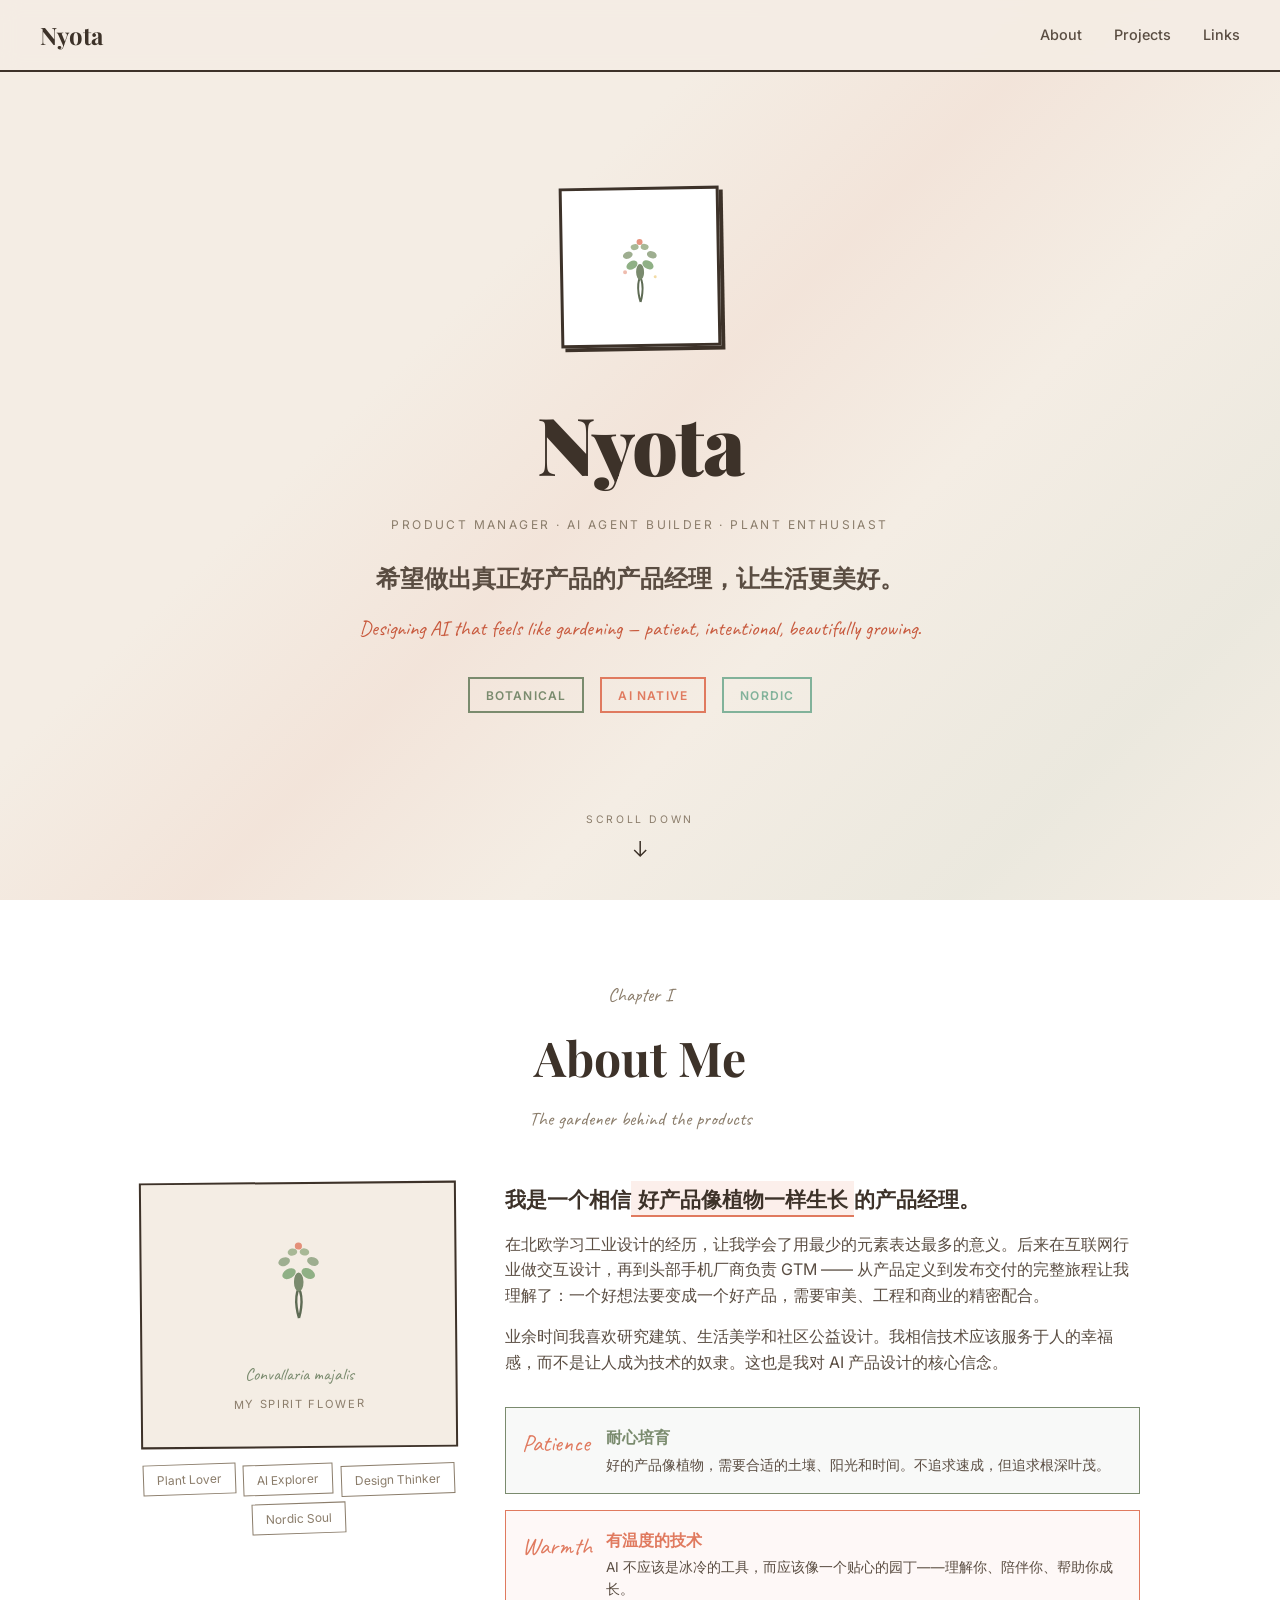
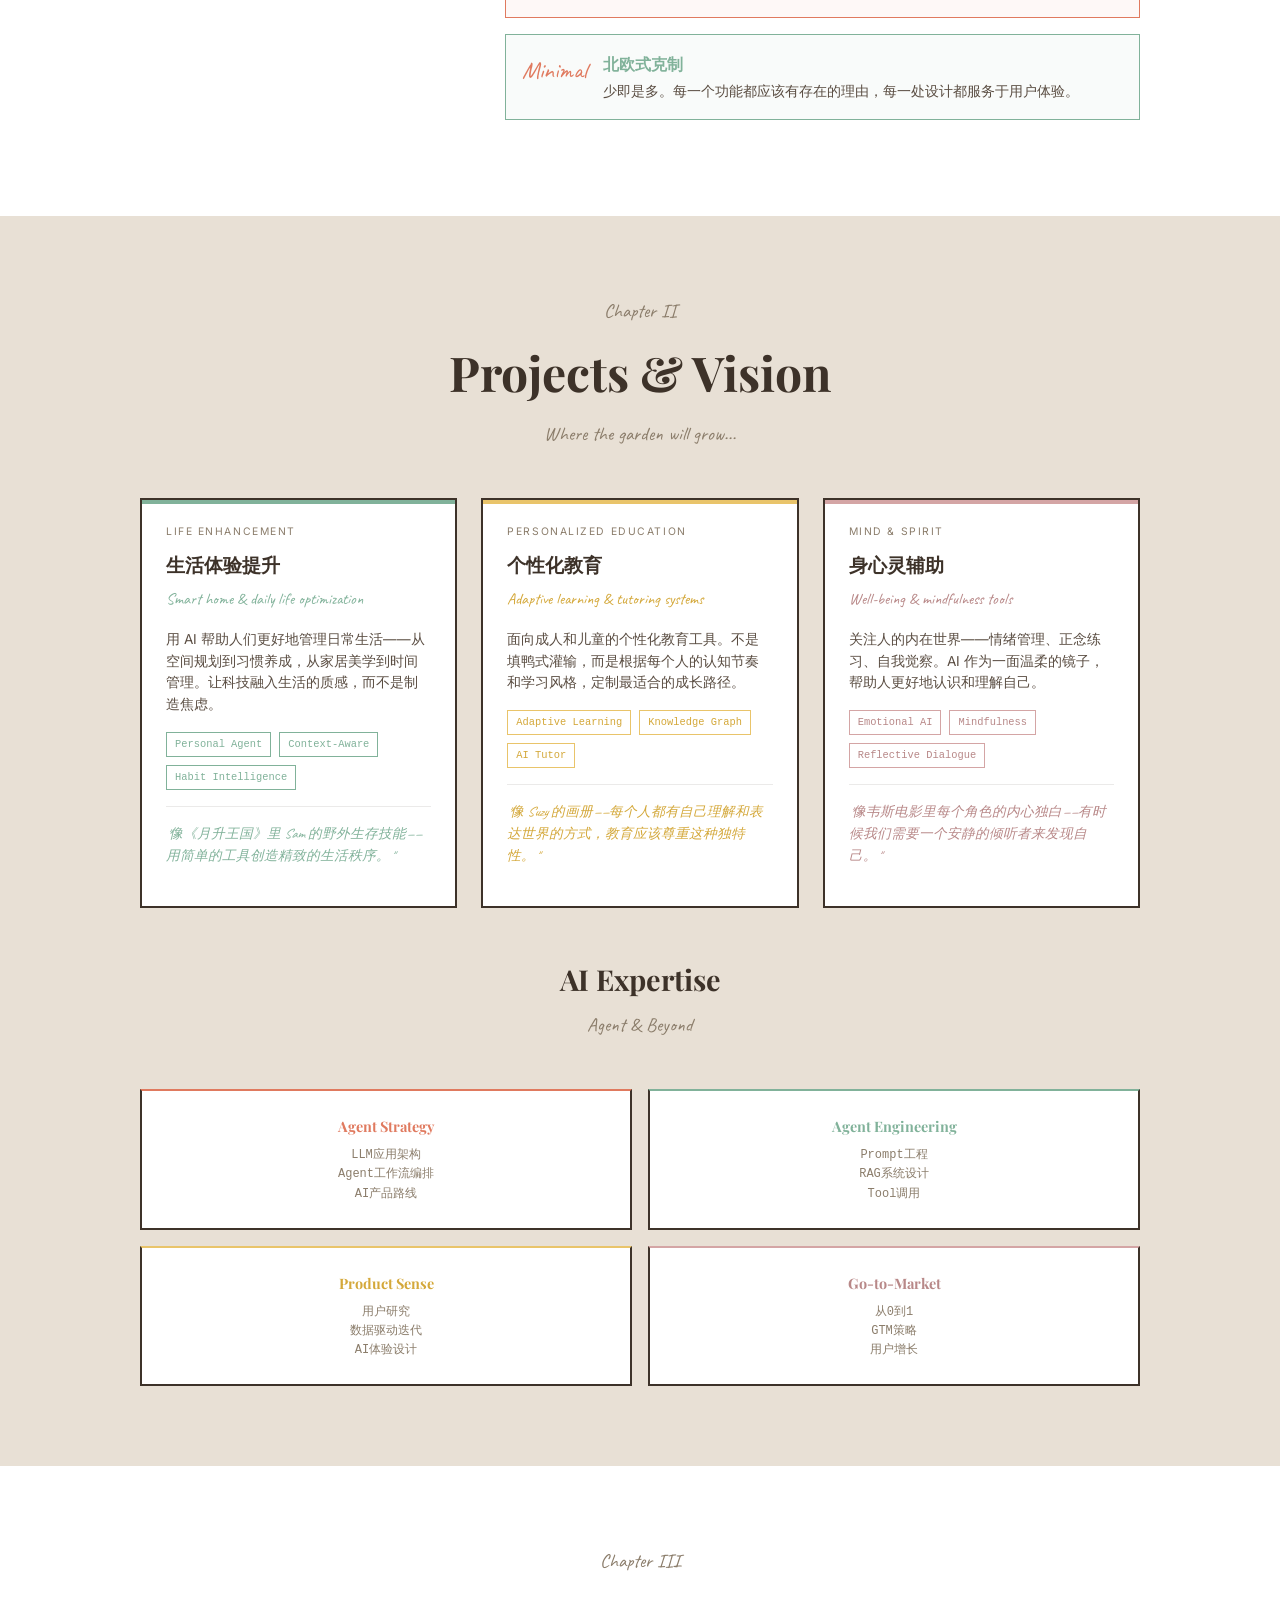
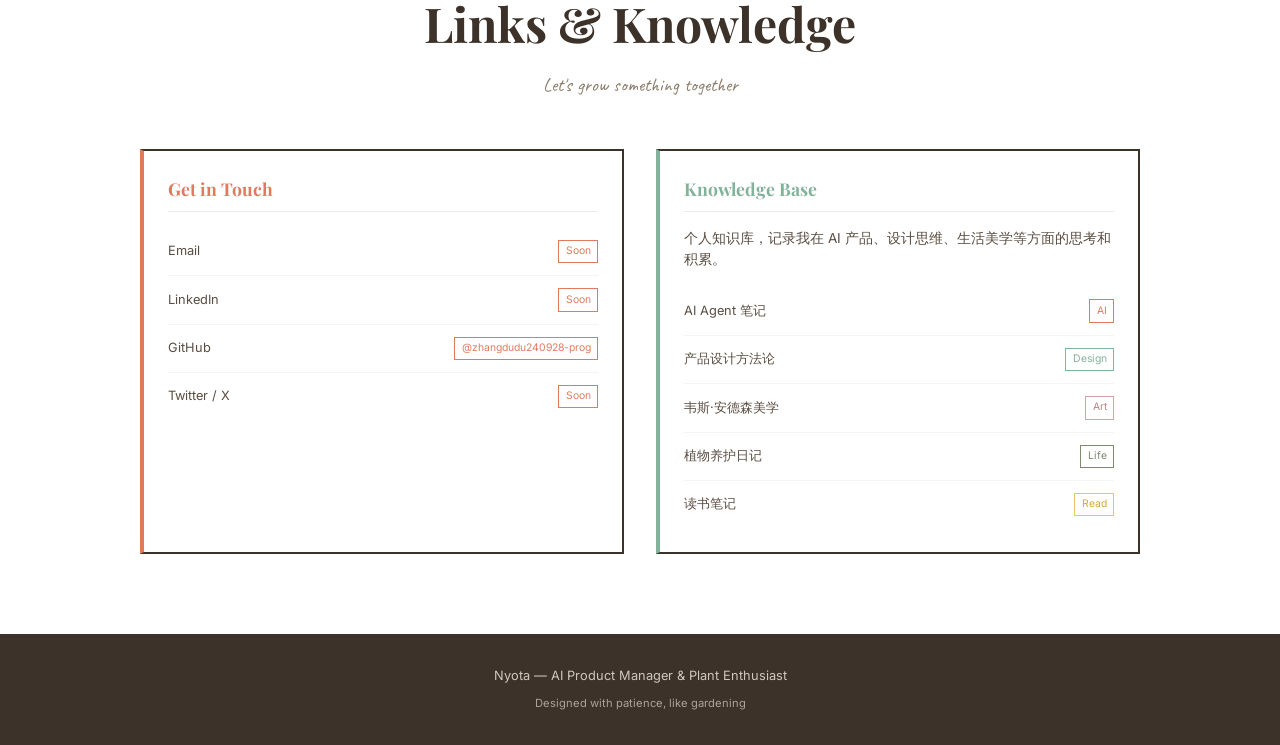
==== commit 746912bc: "Pure HTML/CSS version - no framework" ====
--- a/index.html
+++ b/index.html
@@ -1,9 +1,826 @@
-<!DOCTYPE html><html lang="en"><head><meta charSet="utf-8"/><meta name="viewport" content="width=device-width, initial-scale=1"/><link rel="stylesheet" href="./_next/static/css/0879bdb3a60c42f8.css" data-precedence="next"/><link rel="preload" as="script" fetchPriority="low" href="./_next/static/chunks/webpack-92a722e3685929fb.js"/><script src="./_next/static/chunks/fd9d1056-9f91b5e418130764.js" async=""></script><script src="./_next/static/chunks/117-a97c514a51d96dcc.js" async=""></script><script src="./_next/static/chunks/main-app-03c19d463d286be2.js" async=""></script><script src="./_next/static/chunks/app/page-d77cd95ec4285cfb.js" async=""></script><link rel="icon" href="data:image/svg+xml,&lt;svg xmlns=&#x27;http://www.w3.org/2000/svg&#x27; viewBox=&#x27;0 0 100 100&#x27;&gt;&lt;text y=&#x27;.9em&#x27; font-size=&#x27;90&#x27;&gt;☘&lt;/text&gt;&lt;/svg&gt;"/><title>Nyota — Portfolio</title><meta name="description" content="AI Product Manager &amp; Plant Lover. Making products that make life better."/><meta name="author" content="Nyota"/><meta name="keywords" content="AI Product Manager,Agent,Portfolio,Product Design,Wes Anderson"/><meta property="og:title" content="Nyota — Portfolio"/><meta property="og:description" content="Making products that make life better."/><meta property="og:type" content="website"/><meta name="twitter:card" content="summary"/><meta name="twitter:title" content="Nyota — Portfolio"/><meta name="twitter:description" content="Making products that make life better."/><script src="./_next/static/chunks/polyfills-42372ed130431b0a.js" noModule=""></script></head><body class="min-h-screen bg-nordic-paper text-nordic-ink antialiased"><main class="relative overflow-hidden"><nav class="fixed top-0 left-0 right-0 z-50 transition-all duration-500 bg-transparent"><div class="section-container flex items-center justify-between h-16 md:h-18"><a href="#hero" class="font-display text-lg md:text-xl font-semibold tracking-wide text-nordic-ink hover:text-wes-coral transition-colors duration-300">Nyota<span class="text-wes-leaf ml-1.5 text-base">☘</span></a><div class="flex items-center gap-6 md:gap-8"><a href="#about" class="text-sm font-medium transition-all duration-300 link-animated text-nordic-muted hover:text-nordic-ink">About</a><a href="#projects" class="text-sm font-medium transition-all duration-300 link-animated text-nordic-muted hover:text-nordic-ink">Projects</a><a href="#links" class="text-sm font-medium transition-all duration-300 link-animated text-nordic-muted hover:text-nordic-ink">Links</a></div></div></nav><section id="hero" class="relative min-h-screen flex items-center justify-center" style="background:linear-gradient(135deg, #F4EDE4 0%, #F4EDE4 35%, rgba(224,122,95,0.08) 50%, #F4EDE4 65%, rgba(129,178,154,0.08) 85%, #F4EDE4 100%)"><div class="pointer-events-none absolute inset-0 overflow-hidden" aria-hidden="true"><svg width="280" height="320" viewBox="0 0 200 240" fill="none" style="position:absolute;top:-20px;right:-30px;opacity:0.06;transform:rotate(15deg)"><path d="M100 230 Q95 180, 98 130 Q102 80, 110 40 Q115 15, 120 5" stroke="#5D7A54" stroke-width="2" fill="none"></path><path d="M108 50 Q70 35, 40 55 Q30 65, 35 75 Q42 82, 55 78 Q72 72, 105 58" fill="#5D7A54" opacity="0.5"></path><path d="M112 90 Q65 75, 35 95 Q22 108, 30 122 Q42 135, 60 128 Q82 118, 110 100" fill="#5D7A54" opacity="0.4"></path><path d="M105 140 Q60 125, 38 148 Q28 162, 38 175 Q52 188, 70 178 Q90 166, 108 150" fill="#5D7A54" opacity="0.3"></path><path d="M115 55 Q150 40, 172 58 Q182 70, 176 82 Q168 92, 155 88 Q138 82, 112 65" fill="#5D7A54" opacity="0.45"></path><path d="M118 95 Q158 82, 178 102 Q188 116, 180 130 Q170 142, 152 134 Q132 124, 116 108" fill="#5D7A54" opacity="0.35"></path></svg><svg width="200" height="260" viewBox="0 0 160 220" fill="none" style="position:absolute;bottom:-40px;left:-20px;opacity:0.05;transform:rotate(-10deg)"><path d="M80 215 Q78 170, 82 120 Q86 70, 95 30 Q100 8, 105 2" stroke="#6B8E62" stroke-width="1.5" fill="none"></path><g transform="translate(82, 185)"><path d="M0 0 Q-17.5 -8, -35 -15 Q-21 -5, -10.5 0" stroke="#6B8E62" stroke-width="0.8" fill="none" opacity="0.4"></path><path d="M0 0 Q-17.5 8, -35 15 Q-21 5, -10.5 0" stroke="#6B8E62" stroke-width="0.8" fill="none" opacity="0.4"></path></g><g transform="translate(82, 165)"><path d="M0 0 Q21 -8, 42 -15 Q25.2 -5, 12.6 0" stroke="#6B8E62" stroke-width="0.8" fill="none" opacity="0.45"></path><path d="M0 0 Q21 8, 42 15 Q25.2 5, 12.6 0" stroke="#6B8E62" stroke-width="0.8" fill="none" opacity="0.45"></path></g><g transform="translate(82, 142)"><path d="M0 0 Q-24 -8, -48 -15 Q-28.799999999999997 -5, -14.399999999999999 0" stroke="#6B8E62" stroke-width="0.8" fill="none" opacity="0.5"></path><path d="M0 0 Q-24 8, -48 15 Q-28.799999999999997 5, -14.399999999999999 0" stroke="#6B8E62" stroke-width="0.8" fill="none" opacity="0.5"></path></g><g transform="translate(82, 118)"><path d="M0 0 Q26 -8, 52 -15 Q31.2 -5, 15.6 0" stroke="#6B8E62" stroke-width="0.8" fill="none" opacity="0.55"></path><path d="M0 0 Q26 8, 52 15 Q31.2 5, 15.6 0" stroke="#6B8E62" stroke-width="0.8" fill="none" opacity="0.55"></path></g><g transform="translate(82, 93)"><path d="M0 0 Q-24 -8, -48 -15 Q-28.799999999999997 -5, -14.399999999999999 0" stroke="#6B8E62" stroke-width="0.8" fill="none" opacity="0.6000000000000001"></path><path d="M0 0 Q-24 8, -48 15 Q-28.799999999999997 5, -14.399999999999999 0" stroke="#6B8E62" stroke-width="0.8" fill="none" opacity="0.6000000000000001"></path></g><g transform="translate(82, 68)"><path d="M0 0 Q21 -8, 42 -15 Q25.2 -5, 12.6 0" stroke="#6B8E62" stroke-width="0.8" fill="none" opacity="0.65"></path><path d="M0 0 Q21 8, 42 15 Q25.2 5, 12.6 0" stroke="#6B8E62" stroke-width="0.8" fill="none" opacity="0.65"></path></g><g transform="translate(82, 45)"><path d="M0 0 Q-17 -8, -34 -15 Q-20.4 -5, -10.2 0" stroke="#6B8E62" stroke-width="0.8" fill="none" opacity="0.7000000000000001"></path><path d="M0 0 Q-17 8, -34 15 Q-20.4 5, -10.2 0" stroke="#6B8E62" stroke-width="0.8" fill="none" opacity="0.7000000000000001"></path></g><g transform="translate(82, 24)"><path d="M0 0 Q12 -8, 24 -15 Q14.399999999999999 -5, 7.199999999999999 0" stroke="#6B8E62" stroke-width="0.8" fill="none" opacity="0.75"></path><path d="M0 0 Q12 8, 24 15 Q14.399999999999999 5, 7.199999999999999 0" stroke="#6B8E62" stroke-width="0.8" fill="none" opacity="0.75"></path></g></svg><svg width="24" height="24" viewBox="0 0 20 20" fill="none" style="position:absolute;top:15%;left:8%;right:25px;opacity:0.05;transform:rotate(25deg)"><ellipse cx="10" cy="10" rx="9" ry="4.5" fill="#7A8B6E" transform="rotate(-20 10 10)"></ellipse></svg><svg width="18" height="18" viewBox="0 0 20 20" fill="none" style="position:absolute;top:60%;left:3%;right:-15px;opacity:0.05;transform:rotate(-15deg)"><ellipse cx="10" cy="10" rx="9" ry="4.5" fill="#7A8B6E" transform="rotate(-20 10 10)"></ellipse></svg><svg width="20" height="20" viewBox="0 0 20 20" fill="none" style="position:absolute;top:75%;right:-30px;opacity:0.05;transform:rotate(-30deg)"><ellipse cx="10" cy="10" rx="9" ry="4.5" fill="#7A8B6E" transform="rotate(-20 10 10)"></ellipse></svg><svg width="16" height="16" viewBox="0 0 20 20" fill="none" style="position:absolute;top:25%;right:45px;opacity:0.05;transform:rotate(45deg)"><ellipse cx="10" cy="10" rx="9" ry="4.5" fill="#7A8B6E" transform="rotate(-20 10 10)"></ellipse></svg></div><div class="absolute top-[8%] left-[4%] w-24 h-24 sm:w-28 sm:h-28 md:w-36 md:h-36 opacity-[0.12]" style="background-color:#E07A5F;transform:rotate(3deg);border-radius:2px"></div><div class="absolute top-[18%] right-[6%] w-16 h-24 sm:w-20 sm:h-32 md:w-24 md:h-40 opacity-[0.10]" style="background-color:#81B29A;transform:rotate(-2deg);border-radius:2px"></div><div class="absolute bottom-[20%] left-[8%] w-20 h-16 sm:w-24 sm:h-20 md:w-32 md:h-24 opacity-[0.08]" style="background-color:#E9C46A;transform:rotate(-3deg);border-radius:2px"></div><div class="absolute bottom-[15%] right-[12%] w-12 h-20 sm:w-16 sm:h-24 md:w-20 md:h-28 opacity-[0.07]" style="background-color:#D4A5A5;transform:rotate(4deg);border-radius:2px"></div><div class="pattern-stripes absolute inset-0 opacity-30"></div><svg width="80" height="80" viewBox="0 0 100 100" fill="none" style="position:absolute;top:-4px;left:-4px;opacity:0.18;pointer-events:none;transform:rotate(0deg);transform-origin:top left" aria-hidden="true"><path d="M5 95 Q5 40, 50 15 Q80 -2, 95 5" stroke="#6B8E62" stroke-width="1.8" fill="none" stroke-linecap="round"></path><path d="M8 90 Q12 50, 45 25 Q65 10, 85 8" stroke="#6B8E62" stroke-width="0.9" fill="none" stroke-linecap="round" opacity="0.5"></path><g transform="translate(20, 68) rotate(-35) scale(1)"><ellipse cx="0" cy="0" rx="10" ry="5" fill="#6B8E62" opacity="0.7"></ellipse><line x1="-8" y1="0" x2="8" y2="0" stroke="#fff" stroke-width="0.5" opacity="0.3"></line></g><g transform="translate(35, 48) rotate(-25) scale(0.85)"><ellipse cx="0" cy="0" rx="10" ry="5" fill="#6B8E62" opacity="0.75"></ellipse><line x1="-8" y1="0" x2="8" y2="0" stroke="#fff" stroke-width="0.5" opacity="0.3"></line></g><g transform="translate(52, 32) rotate(-15) scale(0.7)"><ellipse cx="0" cy="0" rx="10" ry="5" fill="#6B8E62" opacity="0.7999999999999999"></ellipse><line x1="-8" y1="0" x2="8" y2="0" stroke="#fff" stroke-width="0.5" opacity="0.3"></line></g><g transform="translate(70, 20) rotate(-5) scale(0.55)"><ellipse cx="0" cy="0" rx="10" ry="5" fill="#6B8E62" opacity="0.85"></ellipse><line x1="-8" y1="0" x2="8" y2="0" stroke="#fff" stroke-width="0.5" opacity="0.3"></line></g><g transform="translate(85, 12) rotate(5) scale(0.4)"><ellipse cx="0" cy="0" rx="10" ry="5" fill="#6B8E62" opacity="0.8999999999999999"></ellipse><line x1="-8" y1="0" x2="8" y2="0" stroke="#fff" stroke-width="0.5" opacity="0.3"></line></g><circle cx="92" cy="7" r="3" fill="#F4EDE4" stroke="#6B8E62" stroke-width="1" opacity="0.6"></circle><circle cx="94" cy="5" r="1.5" fill="#6B8E62" opacity="0.4"></circle></svg><svg width="70" height="70" viewBox="0 0 100 100" fill="none" style="position:absolute;top:-4px;right:-4px;opacity:0.18;pointer-events:none;transform:rotate(90deg);transform-origin:top right" aria-hidden="true"><path d="M5 95 Q5 40, 50 15 Q80 -2, 95 5" stroke="#6B8E62" stroke-width="1.8" fill="none" stroke-linecap="round"></path><path d="M8 90 Q12 50, 45 25 Q65 10, 85 8" stroke="#6B8E62" stroke-width="0.9" fill="none" stroke-linecap="round" opacity="0.5"></path><g transform="translate(20, 68) rotate(-35) scale(1)"><ellipse cx="0" cy="0" rx="10" ry="5" fill="#6B8E62" opacity="0.7"></ellipse><line x1="-8" y1="0" x2="8" y2="0" stroke="#fff" stroke-width="0.5" opacity="0.3"></line></g><g transform="translate(35, 48) rotate(-25) scale(0.85)"><ellipse cx="0" cy="0" rx="10" ry="5" fill="#6B8E62" opacity="0.75"></ellipse><line x1="-8" y1="0" x2="8" y2="0" stroke="#fff" stroke-width="0.5" opacity="0.3"></line></g><g transform="translate(52, 32) rotate(-15) scale(0.7)"><ellipse cx="0" cy="0" rx="10" ry="5" fill="#6B8E62" opacity="0.7999999999999999"></ellipse><line x1="-8" y1="0" x2="8" y2="0" stroke="#fff" stroke-width="0.5" opacity="0.3"></line></g><g transform="translate(70, 20) rotate(-5) scale(0.55)"><ellipse cx="0" cy="0" rx="10" ry="5" fill="#6B8E62" opacity="0.85"></ellipse><line x1="-8" y1="0" x2="8" y2="0" stroke="#fff" stroke-width="0.5" opacity="0.3"></line></g><g transform="translate(85, 12) rotate(5) scale(0.4)"><ellipse cx="0" cy="0" rx="10" ry="5" fill="#6B8E62" opacity="0.8999999999999999"></ellipse><line x1="-8" y1="0" x2="8" y2="0" stroke="#fff" stroke-width="0.5" opacity="0.3"></line></g><circle cx="92" cy="7" r="3" fill="#F4EDE4" stroke="#6B8E62" stroke-width="1" opacity="0.6"></circle><circle cx="94" cy="5" r="1.5" fill="#6B8E62" opacity="0.4"></circle></svg><svg width="75" height="75" viewBox="0 0 100 100" fill="none" style="position:absolute;bottom:-4px;left:-4px;opacity:0.18;pointer-events:none;transform:rotate(270deg);transform-origin:bottom left" aria-hidden="true"><path d="M5 95 Q5 40, 50 15 Q80 -2, 95 5" stroke="#6B8E62" stroke-width="1.8" fill="none" stroke-linecap="round"></path><path d="M8 90 Q12 50, 45 25 Q65 10, 85 8" stroke="#6B8E62" stroke-width="0.9" fill="none" stroke-linecap="round" opacity="0.5"></path><g transform="translate(20, 68) rotate(-35) scale(1)"><ellipse cx="0" cy="0" rx="10" ry="5" fill="#6B8E62" opacity="0.7"></ellipse><line x1="-8" y1="0" x2="8" y2="0" stroke="#fff" stroke-width="0.5" opacity="0.3"></line></g><g transform="translate(35, 48) rotate(-25) scale(0.85)"><ellipse cx="0" cy="0" rx="10" ry="5" fill="#6B8E62" opacity="0.75"></ellipse><line x1="-8" y1="0" x2="8" y2="0" stroke="#fff" stroke-width="0.5" opacity="0.3"></line></g><g transform="translate(52, 32) rotate(-15) scale(0.7)"><ellipse cx="0" cy="0" rx="10" ry="5" fill="#6B8E62" opacity="0.7999999999999999"></ellipse><line x1="-8" y1="0" x2="8" y2="0" stroke="#fff" stroke-width="0.5" opacity="0.3"></line></g><g transform="translate(70, 20) rotate(-5) scale(0.55)"><ellipse cx="0" cy="0" rx="10" ry="5" fill="#6B8E62" opacity="0.85"></ellipse><line x1="-8" y1="0" x2="8" y2="0" stroke="#fff" stroke-width="0.5" opacity="0.3"></line></g><g transform="translate(85, 12) rotate(5) scale(0.4)"><ellipse cx="0" cy="0" rx="10" ry="5" fill="#6B8E62" opacity="0.8999999999999999"></ellipse><line x1="-8" y1="0" x2="8" y2="0" stroke="#fff" stroke-width="0.5" opacity="0.3"></line></g><circle cx="92" cy="7" r="3" fill="#F4EDE4" stroke="#6B8E62" stroke-width="1" opacity="0.6"></circle><circle cx="94" cy="5" r="1.5" fill="#6B8E62" opacity="0.4"></circle></svg><svg width="65" height="65" viewBox="0 0 100 100" fill="none" style="position:absolute;bottom:-4px;right:-4px;opacity:0.18;pointer-events:none;transform:rotate(180deg);transform-origin:bottom right" aria-hidden="true"><path d="M5 95 Q5 40, 50 15 Q80 -2, 95 5" stroke="#6B8E62" stroke-width="1.8" fill="none" stroke-linecap="round"></path><path d="M8 90 Q12 50, 45 25 Q65 10, 85 8" stroke="#6B8E62" stroke-width="0.9" fill="none" stroke-linecap="round" opacity="0.5"></path><g transform="translate(20, 68) rotate(-35) scale(1)"><ellipse cx="0" cy="0" rx="10" ry="5" fill="#6B8E62" opacity="0.7"></ellipse><line x1="-8" y1="0" x2="8" y2="0" stroke="#fff" stroke-width="0.5" opacity="0.3"></line></g><g transform="translate(35, 48) rotate(-25) scale(0.85)"><ellipse cx="0" cy="0" rx="10" ry="5" fill="#6B8E62" opacity="0.75"></ellipse><line x1="-8" y1="0" x2="8" y2="0" stroke="#fff" stroke-width="0.5" opacity="0.3"></line></g><g transform="translate(52, 32) rotate(-15) scale(0.7)"><ellipse cx="0" cy="0" rx="10" ry="5" fill="#6B8E62" opacity="0.7999999999999999"></ellipse><line x1="-8" y1="0" x2="8" y2="0" stroke="#fff" stroke-width="0.5" opacity="0.3"></line></g><g transform="translate(70, 20) rotate(-5) scale(0.55)"><ellipse cx="0" cy="0" rx="10" ry="5" fill="#6B8E62" opacity="0.85"></ellipse><line x1="-8" y1="0" x2="8" y2="0" stroke="#fff" stroke-width="0.5" opacity="0.3"></line></g><g transform="translate(85, 12) rotate(5) scale(0.4)"><ellipse cx="0" cy="0" rx="10" ry="5" fill="#6B8E62" opacity="0.8999999999999999"></ellipse><line x1="-8" y1="0" x2="8" y2="0" stroke="#fff" stroke-width="0.5" opacity="0.3"></line></g><circle cx="92" cy="7" r="3" fill="#F4EDE4" stroke="#6B8E62" stroke-width="1" opacity="0.6"></circle><circle cx="94" cy="5" r="1.5" fill="#6B8E62" opacity="0.4"></circle></svg><div class="relative z-10 text-center px-4 max-w-lg sm:max-w-xl md:max-w-2xl mx-auto"><div class="flex items-center justify-center gap-2 sm:gap-3 mb-6 sm:mb-8 animate-fade-in" style="animation-delay:0s;opacity:0"><span class="w-8 h-[1.5px] sm:w-10" style="background-color:rgba(224,122,95,0.4)"></span><span style="color:#E9C46A;font-size:1rem">✦</span><span class="w-8 h-[1.5px] sm:w-10" style="background-color:rgba(129,178,154,0.35)"></span></div><div class="mb-5 sm:mb-7 animate-grow-in" style="animation-delay:0.1s;opacity:0"><div class="inline-block p-1 bg-white wa-frame" style="transform:rotate(-0.5deg)"><div class="w-28 h-28 sm:w-32 sm:h-32 md:w-40 md:h-40 flex items-center justify-center" style="background-color:#FAF6F0"><svg width="100" height="100" viewBox="0 0 200 200" fill="none" xmlns="http://www.w3.org/2000/svg" class="sm:w-[110px] sm:h-[110px] md:w-[135px] md:h-[135px]" role="img" aria-label="Lily of the Valley illustration"><path d="M70 175 L65 195 Q64 198, 70 198 L130 198 Q136 198, 135 195 L130 175 Z" fill="#C4785A" stroke="#8B5A3C" stroke-width="1.5"></path><ellipse cx="100" cy="175" rx="32" ry="6" fill="#D4896A" stroke="#8B5A3C" stroke-width="1.2"></ellipse><line x1="75" y1="183" x2="125" y2="183" stroke="#8B5A3C" stroke-width="0.8" opacity="0.4"></line><line x1="78" y1="189" x2="122" y2="189" stroke="#8B5A3C" stroke-width="0.8" opacity="0.3"></line><path d="M100 175 Q94 130, 100 90 Q106 55, 98 22" stroke="#5D7A54" stroke-width="2.5" fill="none" stroke-linecap="round"></path><path d="M100 175 Q106 138, 102 105" stroke="#5D7A54" stroke-width="1.2" fill="none" stroke-linecap="round" opacity="0.5"></path><ellipse cx="78" cy="158" rx="24" ry="10" fill="#6B8E62" transform="rotate(-25 78 158)" opacity="0.85"></ellipse><ellipse cx="122" cy="160" rx="22" ry="9" fill="#6B8E62" transform="rotate(20 122 160)" opacity="0.8"></ellipse><ellipse cx="88" cy="118" rx="9" ry="4" fill="#7A9E7E" transform="rotate(-30 88 118)" opacity="0.6"></ellipse><g transform="translate(90, 46) rotate(-15)"><path d="M0 -7 C5.95 -7, 7 -1.9600000000000002, 7 1.26 C7 2.94, 2.4499999999999997 3.64, 0 3.29 C-2.4499999999999997 3.64, -7 2.94, -7 1.26 C-7 -1.9600000000000002, -5.95 -7, 0 -7" fill="#FFF9F5" stroke="#B8D8E0" stroke-width="1.3" opacity="0.92"></path><ellipse cx="0" cy="0.84" rx="2.66" ry="1.54" fill="none" stroke="#D4A5A5" stroke-width="0.7" opacity="0.45"></ellipse><circle cx="0" cy="2.1" r="0.56" fill="#E9C46A" opacity="0.5"></circle></g><g transform="translate(106, 40) rotate(12)"><path d="M0 -7.5 C6.375 -7.5, 7.5 -2.1, 7.5 1.3499999999999999 C7.5 3.15, 2.625 3.9000000000000004, 0 3.525 C-2.625 3.9000000000000004, -7.5 3.15, -7.5 1.3499999999999999 C-7.5 -2.1, -6.375 -7.5, 0 -7.5" fill="#FFF9F5" stroke="#B8D8E0" stroke-width="1.3" opacity="0.92"></path><ellipse cx="0" cy="0.8999999999999999" rx="2.85" ry="1.65" fill="none" stroke="#D4A5A5" stroke-width="0.7" opacity="0.45"></ellipse><circle cx="0" cy="2.25" r="0.6" fill="#E9C46A" opacity="0.5"></circle></g><g transform="translate(94, 30) rotate(-8)"><path d="M0 -6.5 C5.5249999999999995 -6.5, 6.5 -1.8200000000000003, 6.5 1.17 C6.5 2.73, 2.275 3.38, 0 3.0549999999999997 C-2.275 3.38, -6.5 2.73, -6.5 1.17 C-6.5 -1.8200000000000003, -5.5249999999999995 -6.5, 0 -6.5" fill="#FFF9F5" stroke="#B8D8E0" stroke-width="1.3" opacity="0.92"></path><ellipse cx="0" cy="0.78" rx="2.47" ry="1.43" fill="none" stroke="#D4A5A5" stroke-width="0.7" opacity="0.45"></ellipse><circle cx="0" cy="1.95" r="0.52" fill="#E9C46A" opacity="0.5"></circle></g><g transform="translate(108, 26) rotate(18)"><path d="M0 -6 C5.1 -6, 6 -1.6800000000000002, 6 1.08 C6 2.52, 2.0999999999999996 3.12, 0 2.82 C-2.0999999999999996 3.12, -6 2.52, -6 1.08 C-6 -1.6800000000000002, -5.1 -6, 0 -6" fill="#FFF9F5" stroke="#B8D8E0" stroke-width="1.3" opacity="0.92"></path><ellipse cx="0" cy="0.72" rx="2.2800000000000002" ry="1.32" fill="none" stroke="#D4A5A5" stroke-width="0.7" opacity="0.45"></ellipse><circle cx="0" cy="1.7999999999999998" r="0.48" fill="#E9C46A" opacity="0.5"></circle></g><g transform="translate(99, 18) rotate(-5)"><path d="M0 -5.5 C4.675 -5.5, 5.5 -1.54, 5.5 0.99 C5.5 2.31, 1.9249999999999998 2.8600000000000003, 0 2.585 C-1.9249999999999998 2.8600000000000003, -5.5 2.31, -5.5 0.99 C-5.5 -1.54, -4.675 -5.5, 0 -5.5" fill="#FFF9F5" stroke="#B8D8E0" stroke-width="1.3" opacity="0.92"></path><ellipse cx="0" cy="0.6599999999999999" rx="2.09" ry="1.21" fill="none" stroke="#D4A5A5" stroke-width="0.7" opacity="0.45"></ellipse><circle cx="0" cy="1.65" r="0.44" fill="#E9C46A" opacity="0.5"></circle></g><g transform="translate(110, 14) rotate(10)"><path d="M0 -5 C4.25 -5, 5 -1.4000000000000001, 5 0.8999999999999999 C5 2.1, 1.75 2.6, 0 2.3499999999999996 C-1.75 2.6, -5 2.1, -5 0.8999999999999999 C-5 -1.4000000000000001, -4.25 -5, 0 -5" fill="#FFF9F5" stroke="#B8D8E0" stroke-width="1.3" opacity="0.92"></path><ellipse cx="0" cy="0.6" rx="1.9" ry="1.1" fill="none" stroke="#D4A5A5" stroke-width="0.7" opacity="0.45"></ellipse><circle cx="0" cy="1.5" r="0.4" fill="#E9C46A" opacity="0.5"></circle></g><g transform="translate(101, 8) rotate(0)"><path d="M0 -4 C3.4 -4, 4 -1.12, 4 0.72 C4 1.68, 1.4 2.08, 0 1.88 C-1.4 2.08, -4 1.68, -4 0.72 C-4 -1.12, -3.4 -4, 0 -4" fill="#FFF9F5" stroke="#B8D8E0" stroke-width="1.3" opacity="0.92"></path><ellipse cx="0" cy="0.48" rx="1.52" ry="0.88" fill="none" stroke="#D4A5A5" stroke-width="0.7" opacity="0.45"></ellipse><circle cx="0" cy="1.2" r="0.32" fill="#E9C46A" opacity="0.5"></circle></g><circle cx="104" cy="3" r="2.5" fill="#F5E6B3" stroke="#D4A5A5" stroke-width="0.9" opacity="0.8"></circle><circle cx="99" cy="0" r="1.8" fill="#F5E6B3" stroke="#D4A5A5" stroke-width="0.7" opacity="0.6"></circle></svg></div></div></div><h1 class="font-black mb-2 sm:mb-3 animate-fade-up" style="font-family:var(--font-display);font-size:clamp(2.2rem, 6vw, 4.5rem);font-weight:900;line-height:1.1;letter-spacing:-0.03em;color:var(--color-wa-brown);animation-delay:0.2s;opacity:0">Nyota</h1><p class="animate-fade-up mb-3 sm:mb-4" style="font-family:var(--font-typewriter);font-size:clamp(0.65rem, 1.2vw, 0.85rem);letter-spacing:0.2em;text-transform:uppercase;color:var(--color-wa-brown-muted);animation-delay:0.3s;opacity:0">Product Manager · AI Agent Builder · Plant Enthusiast</p><p class="text-lg sm:text-xl md:text-2xl leading-relaxed mb-3 sm:mb-4 px-2 animate-fade-up max-w-lg mx-auto" style="font-family:var(--font-chinese);font-weight:600;color:var(--color-wa-brown-light);animation-delay:0.4s;opacity:0">希望做出真正好产品的产品经理，让生活更美好。</p><p class="text-lg sm:text-xl md:text-2xl mb-6 sm:mb-8 animate-fade-up max-w-md mx-auto" style="font-family:var(--font-hand);color:var(--color-wa-salmon-deep);animation-delay:0.5s;opacity:0">Designing AI that feels like gardening — patient, intentional, beautifully growing.</p><div class="flex flex-wrap items-center justify-center gap-2 mb-6 sm:mb-10 animate-fade-in" style="animation-delay:0.65s;opacity:0"><span class="wa-badge" style="color:#7A8B6E">Botanical</span><span class="wa-badge" style="color:#E07A5F">AI Native</span><span class="wa-badge" style="color:#81B29A">Nordic</span></div><div class="flex items-center justify-center gap-2 sm:gap-3 animate-fade-in" style="animation-delay:0.75s;opacity:0"><span class="w-10 h-[1.5px] sm:w-14" style="background-color:rgba(61,50,41,0.25)"></span><span style="color:rgba(107,123,97,0.5);font-size:0.875rem">✿</span><span class="w-10 h-[1.5px] sm:w-14" style="background-color:rgba(61,50,41,0.25)"></span></div><div class="scroll-hint absolute bottom-8 sm:bottom-10 left-1/2"><a href="#about" class="flex flex-col items-center gap-1 group"><span class="text-[9px] sm:text-[10px] tracking-[0.25em] uppercase" style="font-family:var(--font-typewriter);color:var(--color-wa-brown-muted)">Scroll Down</span><svg width="14" height="22" viewBox="0 0 16 26" fill="none" stroke="currentColor" stroke-width="1.5" stroke-linecap="round" class="sm:w-4 sm:h-[26px]" style="color:var(--color-wa-brown-muted)"><path d="M8 5v17M2 16l6 6 6-6"></path></svg></a></div></div></section><section id="about" class="relative py-12 sm:py-16 px-2 sm:px-4 md:py-20 bg-white pattern-dots"><svg width="50" height="50" viewBox="0 0 60 60" fill="none" style="position:absolute;top:-2px;left:-2px;opacity:0.22;pointer-events:none;transform:scaleX(1);transform-origin:left" aria-hidden="true"><path d="M55 55 Q30 50, 10 20 Q3 8, 5 3" stroke="#6B8E62" stroke-width="1.5" fill="none" stroke-linecap="round"></path><g transform="translate(15, 28) rotate(-40)"><ellipse cx="0" cy="0" rx="12" ry="5.5" fill="#7A8B6E" transform="rotate(-20)"></ellipse></g><g transform="translate(26, 17) rotate(-30)"><ellipse cx="0" cy="0" rx="10" ry="4.5" fill="#8FB085" transform="rotate(-15)"></ellipse></g><g transform="translate(38, 10) rotate(-15)"><ellipse cx="0" cy="0" rx="7" ry="3.5" fill="#9EAE90" transform="rotate(-5)"></ellipse></g><circle cx="8" cy="8" r="2.5" fill="#E07A5F" opacity="0.5"></circle></svg><svg width="50" height="50" viewBox="0 0 60 60" fill="none" style="position:absolute;bottom:-2px;right:-2px;opacity:0.22;pointer-events:none;transform:scaleX(-1);transform-origin:right" aria-hidden="true"><path d="M55 55 Q30 50, 10 20 Q3 8, 5 3" stroke="#6B8E62" stroke-width="1.5" fill="none" stroke-linecap="round"></path><g transform="translate(15, 28) rotate(-40)"><ellipse cx="0" cy="0" rx="12" ry="5.5" fill="#7A8B6E" transform="rotate(-20)"></ellipse></g><g transform="translate(26, 17) rotate(-30)"><ellipse cx="0" cy="0" rx="10" ry="4.5" fill="#8FB085" transform="rotate(-15)"></ellipse></g><g transform="translate(38, 10) rotate(-15)"><ellipse cx="0" cy="0" rx="7" ry="3.5" fill="#9EAE90" transform="rotate(-5)"></ellipse></g><circle cx="8" cy="8" r="2.5" fill="#E07A5F" opacity="0.5"></circle></svg><div class="scene-container max-w-5xl mx-auto px-2"><div class="text-center py-14 md:py-18"><div class="flex items-center justify-center gap-3 mb-5"><span class="w-8 h-[1.5px] bg-wa-brown-muted/30"></span><span class="text-wa-sage text-sm opacity-50">✦</span><span class="w-8 h-[1.5px] bg-wa-brown-muted/30"></span></div><div class="inline-flex items-center justify-center bg-wa-sage/10 border-wa-sage/20 border px-4 py-1.5 rounded-wa mb-4"><span class="font-hand text-lg" style="font-family:var(--font-hand)">Chapter <!-- -->I</span></div><h2 class="chapter-title mb-2" style="font-size:clamp(1.8rem, 4vw, 2.8rem);line-height:1.15">About Me</h2><p class="font-hand text-wa-brown-muted mt-2" style="font-family:var(--font-hand);font-size:1.15rem">The gardener behind the products</p><div class="flex items-center justify-center gap-4 mt-6"><span class="w-12 h-[1.5px]" style="background-color:var(--color-wa-sage);opacity:0.3"></span><span class="w-2 h-2 rounded-full border-2 border-wa-sage/20" style="border-color:var(--color-wa-sage)"></span><span class="w-12 h-[1.5px]" style="background-color:var(--color-wa-sage);opacity:0.3"></span></div></div><div class="grid grid-cols-1 lg:grid-cols-2 gap-8 lg:gap-10"><div class="flex flex-col items-center space-y-4"><div class="wa-card wa-card-corner text-center" style="transform:rotate(-0.5deg)"><svg width="140" height="140" viewBox="0 0 200 200" fill="none" xmlns="http://www.w3.org/2000/svg" class="sm:w-[150px] sm:h-[150px] md:w-[170px] md:h-[170px]" role="img" aria-label="Lily of the Valley illustration"><path d="M70 175 L65 195 Q64 198, 70 198 L130 198 Q136 198, 135 195 L130 175 Z" fill="#C4785A" stroke="#8B5A3C" stroke-width="1.5"></path><ellipse cx="100" cy="175" rx="32" ry="6" fill="#D4896A" stroke="#8B5A3C" stroke-width="1.2"></ellipse><line x1="75" y1="183" x2="125" y2="183" stroke="#8B5A3C" stroke-width="0.8" opacity="0.4"></line><line x1="78" y1="189" x2="122" y2="189" stroke="#8B5A3C" stroke-width="0.8" opacity="0.3"></line><path d="M100 175 Q94 130, 100 90 Q106 55, 98 22" stroke="#5D7A54" stroke-width="2.5" fill="none" stroke-linecap="round"></path><path d="M100 175 Q106 138, 102 105" stroke="#5D7A54" stroke-width="1.2" fill="none" stroke-linecap="round" opacity="0.5"></path><ellipse cx="78" cy="158" rx="24" ry="10" fill="#6B8E62" transform="rotate(-25 78 158)" opacity="0.85"></ellipse><ellipse cx="122" cy="160" rx="22" ry="9" fill="#6B8E62" transform="rotate(20 122 160)" opacity="0.8"></ellipse><ellipse cx="88" cy="118" rx="9" ry="4" fill="#7A9E7E" transform="rotate(-30 88 118)" opacity="0.6"></ellipse><g transform="translate(90, 46) rotate(-15)"><path d="M0 -7 C5.95 -7, 7 -1.9600000000000002, 7 1.26 C7 2.94, 2.4499999999999997 3.64, 0 3.29 C-2.4499999999999997 3.64, -7 2.94, -7 1.26 C-7 -1.9600000000000002, -5.95 -7, 0 -7" fill="#FFF9F5" stroke="#B8D8E0" stroke-width="1.3" opacity="0.92"></path><ellipse cx="0" cy="0.84" rx="2.66" ry="1.54" fill="none" stroke="#D4A5A5" stroke-width="0.7" opacity="0.45"></ellipse><circle cx="0" cy="2.1" r="0.56" fill="#E9C46A" opacity="0.5"></circle></g><g transform="translate(106, 40) rotate(12)"><path d="M0 -7.5 C6.375 -7.5, 7.5 -2.1, 7.5 1.3499999999999999 C7.5 3.15, 2.625 3.9000000000000004, 0 3.525 C-2.625 3.9000000000000004, -7.5 3.15, -7.5 1.3499999999999999 C-7.5 -2.1, -6.375 -7.5, 0 -7.5" fill="#FFF9F5" stroke="#B8D8E0" stroke-width="1.3" opacity="0.92"></path><ellipse cx="0" cy="0.8999999999999999" rx="2.85" ry="1.65" fill="none" stroke="#D4A5A5" stroke-width="0.7" opacity="0.45"></ellipse><circle cx="0" cy="2.25" r="0.6" fill="#E9C46A" opacity="0.5"></circle></g><g transform="translate(94, 30) rotate(-8)"><path d="M0 -6.5 C5.5249999999999995 -6.5, 6.5 -1.8200000000000003, 6.5 1.17 C6.5 2.73, 2.275 3.38, 0 3.0549999999999997 C-2.275 3.38, -6.5 2.73, -6.5 1.17 C-6.5 -1.8200000000000003, -5.5249999999999995 -6.5, 0 -6.5" fill="#FFF9F5" stroke="#B8D8E0" stroke-width="1.3" opacity="0.92"></path><ellipse cx="0" cy="0.78" rx="2.47" ry="1.43" fill="none" stroke="#D4A5A5" stroke-width="0.7" opacity="0.45"></ellipse><circle cx="0" cy="1.95" r="0.52" fill="#E9C46A" opacity="0.5"></circle></g><g transform="translate(108, 26) rotate(18)"><path d="M0 -6 C5.1 -6, 6 -1.6800000000000002, 6 1.08 C6 2.52, 2.0999999999999996 3.12, 0 2.82 C-2.0999999999999996 3.12, -6 2.52, -6 1.08 C-6 -1.6800000000000002, -5.1 -6, 0 -6" fill="#FFF9F5" stroke="#B8D8E0" stroke-width="1.3" opacity="0.92"></path><ellipse cx="0" cy="0.72" rx="2.2800000000000002" ry="1.32" fill="none" stroke="#D4A5A5" stroke-width="0.7" opacity="0.45"></ellipse><circle cx="0" cy="1.7999999999999998" r="0.48" fill="#E9C46A" opacity="0.5"></circle></g><g transform="translate(99, 18) rotate(-5)"><path d="M0 -5.5 C4.675 -5.5, 5.5 -1.54, 5.5 0.99 C5.5 2.31, 1.9249999999999998 2.8600000000000003, 0 2.585 C-1.9249999999999998 2.8600000000000003, -5.5 2.31, -5.5 0.99 C-5.5 -1.54, -4.675 -5.5, 0 -5.5" fill="#FFF9F5" stroke="#B8D8E0" stroke-width="1.3" opacity="0.92"></path><ellipse cx="0" cy="0.6599999999999999" rx="2.09" ry="1.21" fill="none" stroke="#D4A5A5" stroke-width="0.7" opacity="0.45"></ellipse><circle cx="0" cy="1.65" r="0.44" fill="#E9C46A" opacity="0.5"></circle></g><g transform="translate(110, 14) rotate(10)"><path d="M0 -5 C4.25 -5, 5 -1.4000000000000001, 5 0.8999999999999999 C5 2.1, 1.75 2.6, 0 2.3499999999999996 C-1.75 2.6, -5 2.1, -5 0.8999999999999999 C-5 -1.4000000000000001, -4.25 -5, 0 -5" fill="#FFF9F5" stroke="#B8D8E0" stroke-width="1.3" opacity="0.92"></path><ellipse cx="0" cy="0.6" rx="1.9" ry="1.1" fill="none" stroke="#D4A5A5" stroke-width="0.7" opacity="0.45"></ellipse><circle cx="0" cy="1.5" r="0.4" fill="#E9C46A" opacity="0.5"></circle></g><g transform="translate(101, 8) rotate(0)"><path d="M0 -4 C3.4 -4, 4 -1.12, 4 0.72 C4 1.68, 1.4 2.08, 0 1.88 C-1.4 2.08, -4 1.68, -4 0.72 C-4 -1.12, -3.4 -4, 0 -4" fill="#FFF9F5" stroke="#B8D8E0" stroke-width="1.3" opacity="0.92"></path><ellipse cx="0" cy="0.48" rx="1.52" ry="0.88" fill="none" stroke="#D4A5A5" stroke-width="0.7" opacity="0.45"></ellipse><circle cx="0" cy="1.2" r="0.32" fill="#E9C46A" opacity="0.5"></circle></g><circle cx="104" cy="3" r="2.5" fill="#F5E6B3" stroke="#D4A5A5" stroke-width="0.9" opacity="0.8"></circle><circle cx="99" cy="0" r="1.8" fill="#F5E6B3" stroke="#D4A5A5" stroke-width="0.7" opacity="0.6"></circle></svg><p class="mt-2 sm:mt-3 text-base" style="font-family:var(--font-hand);color:var(--color-wa-sage-deep)">Convallaria majalis</p><p class="mt-1 tracking-[0.15em] uppercase" style="font-family:var(--font-typewriter);font-size:9px;color:var(--color-wa-brown-muted)">My spirit flower · 铃兰</p></div><div class="flex flex-wrap justify-center gap-1.5 sm:gap-2"><span class="wa-label text-xs sm:text-sm" style="transform:rotate(-1.5deg);color:var(--color-wa-brown-muted)">Plant Lover</span><span class="wa-label text-xs sm:text-sm" style="transform:rotate(1deg);color:var(--color-wa-brown-muted)">AI Explorer</span><span class="wa-label text-xs sm:text-sm" style="transform:rotate(-2deg);color:var(--color-wa-brown-muted)">Design Thinker</span><span class="wa-label text-xs sm:text-sm" style="transform:rotate(0.5deg);color:var(--color-wa-brown-muted)">Nordic Soul</span></div></div><div class="space-y-4 sm:space-y-5"><p class="text-lg sm:text-xl md:text-2xl leading-relaxed text-center lg:text-left" style="font-family:var(--font-chinese);font-weight:600;color:var(--color-wa-brown);line-height:1.7">我是一个相信<!-- --> <span class="px-1.5 py-0.5 rounded-sm inline-block" style="background-color:rgba(224,122,95,0.12);border-bottom:2px solid var(--color-wa-salmon)">好产品像植物一样生长</span> <!-- -->的产品经理。</p><div class="space-y-3 sm:space-y-4"><p class="leading-relaxed text-sm sm:text-[15px]" style="color:var(--color-wa-brown-light)">在北欧学习工业设计的经历，让我学会了用最少的元素表达最多的意义。后来在互联网行业做交互设计，再到头部手机厂商负责 GTM —— 从产品定义到发布交付的完整旅程让我理解了：一个好想法要变成一个好产品，需要审美、工程和商业的精密配合。</p><p class="leading-relaxed text-sm sm:text-[15px]" style="color:var(--color-wa-brown-light)">业余时间我喜欢研究建筑、生活美学和社区公益设计。我相信技术应该服务于人的幸福感，而不是让人成为技术的奴隶。这也是我对 AI 产品设计的核心信念。</p></div><div class="flex items-center justify-center gap-3 my-10 "><svg width="36" height="20" viewBox="0 0 50 20" fill="none" aria-hidden="true"><path d="M48 10 Q35 6, 20 10 Q10 13, 2 8" stroke="#7A8B6E" stroke-width="1.2" fill="none" opacity="0.35"></path><ellipse cx="38" cy="8" rx="5" ry="2.5" fill="#7A8B6E" opacity="0.2" transform="rotate(-15 38 8)"></ellipse><ellipse cx="24" cy="11" rx="4" ry="2" fill="#8FB085" opacity="0.2" transform="rotate(-8 24 11)"></ellipse><ellipse cx="12" cy="9" rx="3" ry="1.5" fill="#9EAE90" opacity="0.2" transform="rotate(-20 12 9)"></ellipse></svg><span class="text-wa-sage text-base opacity-40">✿</span><svg width="36" height="20" viewBox="0 0 50 20" fill="none" class="scale-x-[-1]" aria-hidden="true"><path d="M48 10 Q35 6, 20 10 Q10 13, 2 8" stroke="#7A8B6E" stroke-width="1.2" fill="none" opacity="0.35"></path><ellipse cx="38" cy="8" rx="5" ry="2.5" fill="#7A8B6E" opacity="0.2" transform="rotate(-15 38 8)"></ellipse><ellipse cx="24" cy="11" rx="4" ry="2" fill="#8FB085" opacity="0.2" transform="rotate(-8 24 11)"></ellipse><ellipse cx="12" cy="9" rx="3" ry="1.5" fill="#9EAE90" opacity="0.2" transform="rotate(-20 12 9)"></ellipse></svg></div><div class="space-y-3 sm:space-y-4"><div class="wa-card flex gap-3 sm:gap-4 group hover:border-opacity-100" style="background-color:rgba(122,139,110,0.08);border-color:var(--color-wa-sage);border-width:1.5px;transform:rotate(-0.3deg)"><span class="text-lg sm:text-2xl mt-0.5 group-hover:scale-110 transition-transform duration-300 shrink-0" style="font-family:var(--font-hand);color:var(--color-wa-sage)">Patience</span><div><h4 class="text-base font-semibold mb-1" style="font-family:var(--font-display);color:var(--color-wa-sage)">耐心培育</h4><p class="text-xs sm:text-sm leading-relaxed" style="color:var(--color-wa-brown-light)">好的产品像植物，需要合适的土壤、阳光和时间。不追求速成，但追求根深叶茂。</p></div></div><div class="wa-card flex gap-3 sm:gap-4 group hover:border-opacity-100" style="background-color:rgba(224,122,95,0.08);border-color:var(--color-wa-salmon);border-width:1.5px;transform:rotate(0.3deg)"><span class="text-lg sm:text-2xl mt-0.5 group-hover:scale-110 transition-transform duration-300 shrink-0" style="font-family:var(--font-hand);color:var(--color-wa-salmon)">Warm Tech</span><div><h4 class="text-base font-semibold mb-1" style="font-family:var(--font-display);color:var(--color-wa-salmon)">有温度的技术</h4><p class="text-xs sm:text-sm leading-relaxed" style="color:var(--color-wa-brown-light)">AI 不应该是冰冷的工具，而应该像一个贴心的园丁——理解你、陪伴你、帮助你成长。</p></div></div><div class="wa-card flex gap-3 sm:gap-4 group hover:border-opacity-100" style="background-color:rgba(129,178,154,0.08);border-color:var(--color-wa-blue);border-width:1.5px;transform:rotate(-0.3deg)"><span class="text-lg sm:text-2xl mt-0.5 group-hover:scale-110 transition-transform duration-300 shrink-0" style="font-family:var(--font-hand);color:var(--color-wa-blue)">Minimalism</span><div><h4 class="text-base font-semibold mb-1" style="font-family:var(--font-display);color:var(--color-wa-blue)">北欧式克制</h4><p class="text-xs sm:text-sm leading-relaxed" style="color:var(--color-wa-brown-light)">少即是多。每一个功能都应该有存在的理由，每一处设计都服务于用户体验。</p></div></div></div></div></div></div></section><section id="projects" class="relative py-12 sm:py-16 px-2 sm:px-4 md:py-20" style="background:linear-gradient(180deg, var(--color-wa-cream-dark) 0%, var(--color-wa-cream) 50%, var(--color-wa-cream-dark) 100%)"><div class="absolute top-[15%] left-[2%] w-32 h-40 sm:w-40 sm:h-48 opacity-[0.06]" style="background-color:#E07A5F;transform:rotate(2deg);border-radius:2px"></div><div class="absolute top-[25%] right-[3%] w-24 h-40 sm:w-32 sm:h-56 opacity-[0.05]" style="background-color:#81B29A;transform:rotate(-1.5deg);border-radius:2px"></div><div class="absolute bottom-[20%] left-[5%] w-28 h-28 sm:w-36 sm:h-36 opacity-[0.05]" style="background-color:#E9C46A;transform:rotate(-2deg);border-radius:2px"></div><div class="scene-container relative max-w-5xl mx-auto px-2"><div class="text-center py-14 md:py-18"><div class="flex items-center justify-center gap-3 mb-5"><span class="w-8 h-[1.5px] bg-wa-brown-muted/30"></span><span class="text-wa-sage text-sm opacity-50">✦</span><span class="w-8 h-[1.5px] bg-wa-brown-muted/30"></span></div><div class="inline-flex items-center justify-center bg-wa-mustard/15 border-wa-mustard/30 border px-4 py-1.5 rounded-wa mb-4"><span class="font-hand text-lg" style="font-family:var(--font-hand)">Chapter <!-- -->II</span></div><h2 class="chapter-title mb-2" style="font-size:clamp(1.8rem, 4vw, 2.8rem);line-height:1.15">Projects &amp; Vision</h2><p class="font-hand text-wa-brown-muted mt-2" style="font-family:var(--font-hand);font-size:1.15rem">Where the garden will grow...</p><div class="flex items-center justify-center gap-4 mt-6"><span class="w-12 h-[1.5px]" style="background-color:var(--color-wa-mustard);opacity:0.3"></span><span class="w-2 h-2 rounded-full border-2 border-wa-mustard/30" style="border-color:var(--color-wa-mustard)"></span><span class="w-12 h-[1.5px]" style="background-color:var(--color-wa-mustard);opacity:0.3"></span></div></div><div class="max-w-4xl mx-auto"><p class="text-center text-lg sm:text-xl md:text-2xl mb-2 sm:mb-3" style="font-family:var(--font-hand);color:var(--color-wa-mustard-deep)">Where I&#x27;m headed...</p><p class="text-center text-xs sm:text-sm max-w-lg mx-auto mb-8 sm:mb-14" style="color:var(--color-wa-brown-light)">这些是我未来想要探索的方向。目前还在构思阶段，但每一条都源于真实的生活观察和对 AI 能力的思考。</p><div class="grid grid-cols-1 md:grid-cols-3 gap-4 sm:gap-6 md:gap-8 mb-12 sm:mb-16"><div class="wa-card wa-card-corner flex flex-col h-full relative overflow-hidden" style="transform:rotate(-0.5deg);border-top-width:3px sm:4px;border-top-color:#81B29A"><div class="absolute top-0 left-0 right-0 h-1 opacity-20" style="background-color:#81B29A"></div><div class="flex items-center gap-2 mb-3 sm:mb-4"><span class="wa-badge text-xs" style="color:#81B29A;transform:rotate(-1deg)">Life Enhancement</span></div><h3 class="text-base sm:text-lg font-bold mb-2 sm:mb-3" style="font-family:var(--font-display);color:var(--color-wa-brown)">生活体验提升</h3><p class="text-xs sm:text-sm font-hand mb-2 text-center" style="font-family:var(--font-hand);color:#81B29A">Smart home automation &amp; daily life optimization</p><p class="text-xs sm:text-sm leading-relaxed mb-4 flex-grow" style="color:var(--color-wa-brown-light)">用 AI 帮助人们更好地管理日常生活——从空间规划到习惯养成，从家居美学到时间管理。让科技融入生活的质感，而不是制造焦虑。</p><div class="mb-3 sm:mb-4"><p class="tracking-[0.2em] uppercase mb-2 text-[8px] sm:text-[9px]" style="font-family:var(--font-typewriter);color:var(--color-wa-brown-muted)">◆ AI Focus</p><div class="flex flex-wrap gap-1.5"><span class="text-[8px] sm:text-xs px-2 py-0.5 border rounded-wa" style="font-family:var(--font-typewriter);border-color:#81B29A30;color:var(--color-wa-brown-light);background-color:#81B29A08">Personal Agent</span><span class="text-[8px] sm:text-xs px-2 py-0.5 border rounded-wa" style="font-family:var(--font-typewriter);border-color:#81B29A30;color:var(--color-wa-brown-light);background-color:#81B29A08">Context-Aware Suggestions</span><span class="text-[8px] sm:text-xs px-2 py-0.5 border rounded-wa" style="font-family:var(--font-typewriter);border-color:#81B29A30;color:var(--color-wa-brown-light);background-color:#81B29A08">Habit Intelligence</span></div></div><div class="mt-auto pt-3 sm:pt-4 border-t" style="border-color:#81B29A20"><p class="text-[10px] sm:text-xs italic leading-relaxed text-center" style="font-family:var(--font-hand);color:var(--color-wa-blue);opacity:0.7">“<!-- -->像《月升王国》里 Sam 的野外生存技能——用简单的工具创造精致的生活秩序。<!-- -->”</p></div></div><div class="wa-card wa-card-corner flex flex-col h-full relative overflow-hidden" style="transform:rotate(0.3deg);border-top-width:3px sm:4px;border-top-color:#E9C46A"><div class="absolute top-0 left-0 right-0 h-1 opacity-20" style="background-color:#E9C46A"></div><div class="flex items-center gap-2 mb-3 sm:mb-4"><span class="wa-badge text-xs" style="color:#E9C46A;transform:rotate(-1deg)">Personalized Education</span></div><h3 class="text-base sm:text-lg font-bold mb-2 sm:mb-3" style="font-family:var(--font-display);color:var(--color-wa-brown)">个性化教育</h3><p class="text-xs sm:text-sm font-hand mb-2 text-center" style="font-family:var(--font-hand);color:#E9C46A">Adaptive learning &amp; tutoring systems</p><p class="text-xs sm:text-sm leading-relaxed mb-4 flex-grow" style="color:var(--color-wa-brown-light)">面向成人和儿童的个性化教育工具。不是填鸭式灌输，而是根据每个人的认知节奏和学习风格，定制最适合的成长路径。</p><div class="mb-3 sm:mb-4"><p class="tracking-[0.2em] uppercase mb-2 text-[8px] sm:text-[9px]" style="font-family:var(--font-typewriter);color:var(--color-wa-brown-muted)">◆ AI Focus</p><div class="flex flex-wrap gap-1.5"><span class="text-[8px] sm:text-xs px-2 py-0.5 border rounded-wa" style="font-family:var(--font-typewriter);border-color:#E9C46A30;color:var(--color-wa-brown-light);background-color:#E9C46A08">Adaptive Learning Paths</span><span class="text-[8px] sm:text-xs px-2 py-0.5 border rounded-wa" style="font-family:var(--font-typewriter);border-color:#E9C46A30;color:var(--color-wa-brown-light);background-color:#E9C46A08">Knowledge Graph Agents</span><span class="text-[8px] sm:text-xs px-2 py-0.5 border rounded-wa" style="font-family:var(--font-typewriter);border-color:#E9C46A30;color:var(--color-wa-brown-light);background-color:#E9C46A08">Tutoring Companions</span></div></div><div class="mt-auto pt-3 sm:pt-4 border-t" style="border-color:#E9C46A20"><p class="text-[10px] sm:text-xs italic leading-relaxed text-center" style="font-family:var(--font-hand);color:var(--color-wa-mustard);opacity:0.7">“<!-- -->像 Suzy 的画册——每个人都有自己理解和表达世界的方式，教育应该尊重这种独特性。<!-- -->”</p></div></div><div class="wa-card wa-card-corner flex flex-col h-full relative overflow-hidden" style="transform:rotate(-0.2deg);border-top-width:3px sm:4px;border-top-color:#D4A5A5"><div class="absolute top-0 left-0 right-0 h-1 opacity-20" style="background-color:#D4A5A5"></div><div class="flex items-center gap-2 mb-3 sm:mb-4"><span class="wa-badge text-xs" style="color:#D4A5A5;transform:rotate(-1deg)">Mind &amp; Spirit</span></div><h3 class="text-base sm:text-lg font-bold mb-2 sm:mb-3" style="font-family:var(--font-display);color:var(--color-wa-brown)">身心灵辅助</h3><p class="text-xs sm:text-sm font-hand mb-2 text-center" style="font-family:var(--font-hand);color:#D4A5A5">Well-being &amp; mindfulness tools</p><p class="text-xs sm:text-sm leading-relaxed mb-4 flex-grow" style="color:var(--color-wa-brown-light)">关注人的内在世界——情绪管理、正念练习、自我觉察。AI 作为一面温柔的镜子，帮助人更好地认识和理解自己。</p><div class="mb-3 sm:mb-4"><p class="tracking-[0.2em] uppercase mb-2 text-[8px] sm:text-[9px]" style="font-family:var(--font-typewriter);color:var(--color-wa-brown-muted)">◆ AI Focus</p><div class="flex flex-wrap gap-1.5"><span class="text-[8px] sm:text-xs px-2 py-0.5 border rounded-wa" style="font-family:var(--font-typewriter);border-color:#D4A5A530;color:var(--color-wa-brown-light);background-color:#D4A5A508">Emotional Intelligence Agents</span><span class="text-[8px] sm:text-xs px-2 py-0.5 border rounded-wa" style="font-family:var(--font-typewriter);border-color:#D4A5A530;color:var(--color-wa-brown-light);background-color:#D4A5A508">Mindfulness Companions</span><span class="text-[8px] sm:text-xs px-2 py-0.5 border rounded-wa" style="font-family:var(--font-typewriter);border-color:#D4A5A530;color:var(--color-wa-brown-light);background-color:#D4A5A508">Reflective Dialogues</span></div></div><div class="mt-auto pt-3 sm:pt-4 border-t" style="border-color:#D4A5A520"><p class="text-[10px] sm:text-xs italic leading-relaxed text-center" style="font-family:var(--font-hand);color:var(--color-wa-rose);opacity:0.7">“<!-- -->像韦斯电影里每个角色的内心独白——有时候我们需要一个安静的倾听者来发现自己。<!-- -->”</p></div></div></div><div class="flex items-center justify-center gap-3 my-10 max-w-md mx-auto"><svg width="50" height="20" viewBox="0 0 50 20" fill="none" aria-hidden="true"><path d="M48 10 Q35 6, 20 10 Q10 13, 2 8" stroke="#7A8B6E" stroke-width="1.2" fill="none" opacity="0.35"></path><ellipse cx="38" cy="8" rx="5" ry="2.5" fill="#7A8B6E" opacity="0.2" transform="rotate(-15 38 8)"></ellipse><ellipse cx="24" cy="11" rx="4" ry="2" fill="#8FB085" opacity="0.2" transform="rotate(-8 24 11)"></ellipse><ellipse cx="12" cy="9" rx="3" ry="1.5" fill="#9EAE90" opacity="0.2" transform="rotate(-20 12 9)"></ellipse></svg><span class="text-wa-sage text-base opacity-40">✿</span><svg width="50" height="20" viewBox="0 0 50 20" fill="none" class="scale-x-[-1]" aria-hidden="true"><path d="M48 10 Q35 6, 20 10 Q10 13, 2 8" stroke="#7A8B6E" stroke-width="1.2" fill="none" opacity="0.35"></path><ellipse cx="38" cy="8" rx="5" ry="2.5" fill="#7A8B6E" opacity="0.2" transform="rotate(-15 38 8)"></ellipse><ellipse cx="24" cy="11" rx="4" ry="2" fill="#8FB085" opacity="0.2" transform="rotate(-8 24 11)"></ellipse><ellipse cx="12" cy="9" rx="3" ry="1.5" fill="#9EAE90" opacity="0.2" transform="rotate(-20 12 9)"></ellipse></svg></div><div class="mt-6 sm:mt-8"><h3 class="chapter-title text-center text-xl sm:text-2xl md:text-3xl mb-2" style="color:var(--color-wa-brown)">AI Expertise: Agent &amp; Beyond</h3><p class="text-center text-xs sm:text-sm max-w-lg mx-auto mb-8 sm:mb-12" style="color:var(--color-wa-brown-muted)">我的 AI 能力聚焦于 Agent 及其落地应用——从概念到产品化的全链路经验。</p><div class="grid grid-cols-2 lg:grid-cols-4 gap-3 sm:gap-5 md:gap-6"><div class="wa-card text-center group hover:-translate-y-1" style="border-top-width:2px sm:3px;border-top-color:#E07A5F;transform:rotate(0.4deg)"><span class="text-2xl sm:text-3xl mb-2 sm:mb-3 block group-hover:scale-110 transition-transform duration-300" style="font-family:var(--font-hand);color:#E07A5F">Brain</span><h4 class="text-xs sm:text-sm font-bold mb-2" style="font-family:var(--font-display);color:#E07A5F">Agent Strategy</h4><p class="text-[9px] sm:text-[10px] leading-relaxed whitespace-pre-line" style="font-family:var(--font-typewriter);color:var(--color-wa-brown-muted)">LLM应用架构
+<!DOCTYPE html>
+<html lang="zh-CN">
+<head>
+  <meta charset="UTF-8">
+  <meta name="viewport" content="width=device-width, initial-scale=1.0">
+  <title>Nyota — AI Product Manager</title>
+  <link rel="preconnect" href="https://fonts.googleapis.com">
+  <link href="https://fonts.googleapis.com/css2?family=Playfair+Display:wght@400;700;900&family=Inter:wght@300;400;500;600&family=Caveat:wght@400;500&display=swap" rel="stylesheet">
+  <style>
+    /* === Wes Anderson × Nordic × Botanical Palette === */
+    :root {
+      --wa-cream: #F4EDE4;
+      --wa-cream-dark: #E8E0D5;
+      --wa-salmon: #E07A5F;
+      --wa-salmon-deep: #C85A3E;
+      --wa-blue: #81B29A;
+      --wa-blue-deep: #5E8B72;
+      --wa-mustard: #E9C46A;
+      --wa-mustard-deep: #D4A83A;
+      --wa-rose: #D4A5A5;
+      --wa-rose-deep: #B88888;
+      --wa-brown: #3D3229;
+      --wa-brown-light: #5A4D42;
+      --wa-brown-muted: #8B7D6B;
+      --wa-sage: #7A8B6E;
+      --wa-sage-deep: #5E6B54;
+      --font-display: 'Playfair Display', Georgia, serif;
+      --font-body: 'Inter', -apple-system, sans-serif;
+      --font-hand: 'Caveat', cursive;
+    }
+
+    * {
+      margin: 0;
+      padding: 0;
+      box-sizing: border-box;
+    }
+
+    html {
+      scroll-behavior: smooth;
+    }
+
+    body {
+      font-family: var(--font-body);
+      background: var(--wa-cream);
+      color: var(--wa-brown);
+      line-height: 1.6;
+    }
+
+    /* === Navigation === */
+    nav {
+      position: fixed;
+      top: 0;
+      left: 0;
+      right: 0;
+      z-index: 100;
+      background: rgba(244, 237, 228, 0.95);
+      backdrop-filter: blur(10px);
+      border-bottom: 2px solid var(--wa-brown);
+      padding: 1rem 2rem;
+    }
+
+    nav .container {
+      max-width: 1200px;
+      margin: 0 auto;
+      display: flex;
+      justify-content: space-between;
+      align-items: center;
+    }
+
+    .logo {
+      font-family: var(--font-display);
+      font-size: 1.5rem;
+      font-weight: 700;
+      color: var(--wa-brown);
+      text-decoration: none;
+    }
+
+    .nav-links {
+      display: flex;
+      gap: 2rem;
+      list-style: none;
+    }
+
+    .nav-links a {
+      text-decoration: none;
+      color: var(--wa-brown-light);
+      font-weight: 500;
+      font-size: 0.9rem;
+      transition: color 0.3s;
+      position: relative;
+    }
+
+    .nav-links a:hover {
+      color: var(--wa-salmon);
+    }
+
+    .nav-links a::after {
+      content: '';
+      position: absolute;
+      bottom: -4px;
+      left: 0;
+      width: 0;
+      height: 2px;
+      background: var(--wa-salmon);
+      transition: width 0.3s;
+    }
+
+    .nav-links a:hover::after {
+      width: 100%;
+    }
+
+    /* === Hero Section === */
+    .hero {
+      min-height: 100vh;
+      display: flex;
+      align-items: center;
+      justify-content: center;
+      background: linear-gradient(135deg, 
+        var(--wa-cream) 0%, 
+        var(--wa-cream) 35%,
+        rgba(224, 122, 95, 0.08) 50%,
+        var(--wa-cream) 65%,
+        rgba(129, 178, 154, 0.08) 85%,
+        var(--wa-cream) 100%
+      );
+      position: relative;
+      padding: 6rem 2rem 4rem;
+    }
+
+    .hero-content {
+      text-align: center;
+      max-width: 700px;
+    }
+
+    .avatar-frame {
+      width: 160px;
+      height: 160px;
+      margin: 0 auto 2rem;
+      border: 3px solid var(--wa-brown);
+      background: white;
+      display: flex;
+      align-items: center;
+      justify-content: center;
+      box-shadow: 4px 4px 0 var(--wa-brown);
+      transform: rotate(-1deg);
+    }
+
+    .lily-icon {
+      width: 100px;
+      height: 100px;
+    }
+
+    .hero h1 {
+      font-family: var(--font-display);
+      font-size: clamp(3rem, 8vw, 5rem);
+      font-weight: 900;
+      color: var(--wa-brown);
+      margin-bottom: 0.5rem;
+      letter-spacing: -0.02em;
+    }
+
+    .hero .subtitle {
+      font-family: var(--font-body);
+      font-size: 0.75rem;
+      letter-spacing: 0.2em;
+      text-transform: uppercase;
+      color: var(--wa-brown-muted);
+      margin-bottom: 1.5rem;
+    }
+
+    .hero .tagline {
+      font-family: var(--font-display);
+      font-size: clamp(1.1rem, 3vw, 1.5rem);
+      font-weight: 600;
+      color: var(--wa-brown-light);
+      margin-bottom: 1rem;
+    }
+
+    .hero .quote {
+      font-family: var(--font-hand);
+      font-size: 1.3rem;
+      color: var(--wa-salmon-deep);
+      margin-bottom: 2rem;
+    }
+
+    .badges {
+      display: flex;
+      justify-content: center;
+      gap: 1rem;
+      flex-wrap: wrap;
+      margin-bottom: 2rem;
+    }
+
+    .badge {
+      padding: 0.4rem 1rem;
+      border: 2px solid;
+      font-size: 0.75rem;
+      font-weight: 600;
+      letter-spacing: 0.1em;
+      text-transform: uppercase;
+    }
+
+    .badge.botanical { color: var(--wa-sage); border-color: var(--wa-sage); }
+    .badge.ai { color: var(--wa-salmon); border-color: var(--wa-salmon); }
+    .badge.nordic { color: var(--wa-blue); border-color: var(--wa-blue); }
+
+    .scroll-hint {
+      position: absolute;
+      bottom: 2rem;
+      left: 50%;
+      transform: translateX(-50%);
+      text-align: center;
+    }
+
+    .scroll-hint span {
+      display: block;
+      font-size: 0.65rem;
+      letter-spacing: 0.25em;
+      text-transform: uppercase;
+      color: var(--wa-brown-muted);
+      margin-bottom: 0.5rem;
+    }
+
+    /* === Section Styles === */
+    section {
+      padding: 5rem 2rem;
+    }
+
+    .container {
+      max-width: 1000px;
+      margin: 0 auto;
+    }
+
+    .section-header {
+      text-align: center;
+      margin-bottom: 3rem;
+    }
+
+    .chapter-num {
+      font-family: var(--font-display);
+      font-size: 0.9rem;
+      color: var(--wa-brown-muted);
+      margin-bottom: 0.5rem;
+    }
+
+    .section-header h2 {
+      font-family: var(--font-display);
+      font-size: clamp(2rem, 5vw, 3rem);
+      font-weight: 700;
+      color: var(--wa-brown);
+      margin-bottom: 0.5rem;
+    }
+
+    .section-header p {
+      font-family: var(--font-hand);
+      font-size: 1.2rem;
+      color: var(--wa-brown-muted);
+    }
+
+    /* === About Section === */
+    .about {
+      background: white;
+    }
+
+    .about-grid {
+      display: grid;
+      grid-template-columns: 1fr 2fr;
+      gap: 3rem;
+      align-items: start;
+    }
+
+    .about-card {
+      border: 2px solid var(--wa-brown);
+      padding: 2rem;
+      background: var(--wa-cream);
+      text-align: center;
+      transform: rotate(-0.5deg);
+    }
+
+    .about-card .lily-icon {
+      width: 120px;
+      height: 120px;
+      margin-bottom: 1rem;
+    }
+
+    .about-card .latin {
+      font-family: var(--font-hand);
+      font-size: 1.1rem;
+      color: var(--wa-sage);
+    }
+
+    .about-card .note {
+      font-size: 0.7rem;
+      letter-spacing: 0.15em;
+      text-transform: uppercase;
+      color: var(--wa-brown-muted);
+      margin-top: 0.5rem;
+    }
+
+    .labels {
+      display: flex;
+      flex-wrap: wrap;
+      gap: 0.5rem;
+      justify-content: center;
+      margin-top: 1rem;
+    }
+
+    .label {
+      padding: 0.3rem 0.8rem;
+      border: 1px solid var(--wa-brown-muted);
+      font-size: 0.75rem;
+      color: var(--wa-brown-muted);
+      transform: rotate(-2deg);
+    }
+
+    .about-text h3 {
+      font-family: var(--font-display);
+      font-size: 1.3rem;
+      margin-bottom: 1rem;
+      color: var(--wa-brown);
+    }
+
+    .about-text p {
+      margin-bottom: 1rem;
+      color: var(--wa-brown-light);
+    }
+
+    .highlight {
+      background: rgba(224, 122, 95, 0.12);
+      padding: 0.2rem 0.4rem;
+      border-bottom: 2px solid var(--wa-salmon);
+    }
+
+    .beliefs {
+      margin-top: 2rem;
+    }
+
+    .belief-card {
+      display: flex;
+      gap: 1rem;
+      padding: 1rem;
+      margin-bottom: 1rem;
+      border: 1.5px solid;
+      background: rgba(129, 178, 154, 0.05);
+    }
+
+    .belief-card.salmon { border-color: var(--wa-salmon); background: rgba(224, 122, 95, 0.05); }
+    .belief-card.blue { border-color: var(--wa-blue); background: rgba(129, 178, 154, 0.05); }
+    .belief-card.sage { border-color: var(--wa-sage); background: rgba(122, 139, 110, 0.05); }
+
+    .belief-icon {
+      font-family: var(--font-hand);
+      font-size: 1.5rem;
+      color: var(--wa-salmon);
+      min-width: 40px;
+    }
+
+    .belief-card h4 {
+      font-family: var(--font-display);
+      font-size: 1rem;
+      margin-bottom: 0.3rem;
+    }
+
+    .belief-card p {
+      font-size: 0.85rem;
+      color: var(--wa-brown-light);
+      margin: 0;
+    }
+
+    /* === Projects Section === */
+    .projects {
+      background: var(--wa-cream-dark);
+    }
+
+    .project-grid {
+      display: grid;
+      grid-template-columns: repeat(auto-fit, minmax(280px, 1fr));
+      gap: 1.5rem;
+    }
+
+    .project-card {
+      background: white;
+      border: 2px solid var(--wa-brown);
+      padding: 1.5rem;
+      position: relative;
+    }
+
+    .project-card::before {
+      content: '';
+      position: absolute;
+      top: 0;
+      left: 0;
+      right: 0;
+      height: 4px;
+    }
+
+    .project-card.life::before { background: var(--wa-blue); }
+    .project-card.edu::before { background: var(--wa-mustard); }
+    .project-card.mind::before { background: var(--wa-rose); }
+
+    .project-card .category {
+      font-size: 0.65rem;
+      letter-spacing: 0.15em;
+      text-transform: uppercase;
+      color: var(--wa-brown-muted);
+      margin-bottom: 0.5rem;
+    }
+
+    .project-card h3 {
+      font-family: var(--font-display);
+      font-size: 1.2rem;
+      margin-bottom: 0.5rem;
+    }
+
+    .project-card .desc-simple {
+      font-family: var(--font-hand);
+      font-size: 1rem;
+      margin-bottom: 1rem;
+    }
+
+    .project-card.life .desc-simple { color: var(--wa-blue); }
+    .project-card.edu .desc-simple { color: var(--wa-mustard-deep); }
+    .project-card.mind .desc-simple { color: var(--wa-rose-deep); }
+
+    .project-card p {
+      font-size: 0.85rem;
+      color: var(--wa-brown-light);
+      margin-bottom: 1rem;
+    }
+
+    .ai-tags {
+      display: flex;
+      flex-wrap: wrap;
+      gap: 0.5rem;
+      margin-bottom: 1rem;
+    }
+
+    .ai-tag {
+      font-size: 0.65rem;
+      padding: 0.2rem 0.5rem;
+      border: 1px solid;
+      font-family: monospace;
+    }
+
+    .project-card.life .ai-tag { border-color: var(--wa-blue); color: var(--wa-blue); }
+    .project-card.edu .ai-tag { border-color: var(--wa-mustard); color: var(--wa-mustard-deep); }
+    .project-card.mind .ai-tag { border-color: var(--wa-rose); color: var(--wa-rose-deep); }
+
+    .wes-note {
+      font-family: var(--font-hand);
+      font-size: 0.9rem;
+      font-style: italic;
+      padding-top: 1rem;
+      border-top: 1px solid rgba(61, 50, 41, 0.1);
+    }
+
+    /* === Skills === */
+    .skills-grid {
+      display: grid;
+      grid-template-columns: repeat(2, 1fr);
+      gap: 1rem;
+      margin-top: 2rem;
+    }
+
+    .skill-card {
+      background: white;
+      border: 2px solid var(--wa-brown);
+      padding: 1.5rem;
+      text-align: center;
+    }
+
+    .skill-card h4 {
+      font-family: var(--font-display);
+      font-size: 0.9rem;
+      margin-bottom: 0.5rem;
+    }
+
+    .skill-card p {
+      font-size: 0.75rem;
+      font-family: monospace;
+      color: var(--wa-brown-muted);
+      white-space: pre-line;
+    }
+
+    /* === Links Section === */
+    .links {
+      background: white;
+    }
+
+    .links-grid {
+      display: grid;
+      grid-template-columns: repeat(auto-fit, minmax(300px, 1fr));
+      gap: 2rem;
+    }
+
+    .link-card {
+      border: 2px solid var(--wa-brown);
+      padding: 1.5rem;
+    }
+
+    .link-card h3 {
+      font-family: var(--font-display);
+      font-size: 1.1rem;
+      margin-bottom: 1rem;
+      padding-bottom: 0.5rem;
+      border-bottom: 1px solid rgba(61, 50, 41, 0.1);
+    }
+
+    .link-item {
+      display: flex;
+      justify-content: space-between;
+      align-items: center;
+      padding: 0.75rem 0;
+      border-bottom: 1px solid rgba(61, 50, 41, 0.05);
+    }
+
+    .link-item:last-child {
+      border-bottom: none;
+    }
+
+    .link-item span {
+      font-size: 0.8rem;
+      color: var(--wa-brown-light);
+    }
+
+    .link-item .tag {
+      font-size: 0.65rem;
+      padding: 0.15rem 0.4rem;
+      border: 1px solid;
+    }
+
+    /* === Footer === */
+    footer {
+      background: var(--wa-brown);
+      color: var(--wa-cream);
+      text-align: center;
+      padding: 2rem;
+    }
+
+    footer p {
+      font-size: 0.8rem;
+      opacity: 0.8;
+    }
+
+    /* === Mobile === */
+    @media (max-width: 768px) {
+      .nav-links {
+        gap: 1rem;
+      }
+
+      .about-grid {
+        grid-template-columns: 1fr;
+      }
+
+      .skills-grid {
+        grid-template-columns: 1fr;
+      }
+
+      .hero {
+        padding: 5rem 1.5rem 3rem;
+      }
+
+      section {
+        padding: 3rem 1.5rem;
+      }
+    }
+  </style>
+</head>
+<body>
+  <!-- Navigation -->
+  <nav>
+    <div class="container">
+      <a href="#" class="logo">Nyota</a>
+      <ul class="nav-links">
+        <li><a href="#about">About</a></li>
+        <li><a href="#projects">Projects</a></li>
+        <li><a href="#links">Links</a></li>
+      </ul>
+    </div>
+  </nav>
+
+  <!-- Hero -->
+  <section class="hero">
+    <div class="hero-content">
+      <div class="avatar-frame">
+        <svg class="lily-icon" viewBox="0 0 100 100" fill="none">
+          <path d="M50 85 C50 85, 45 70, 50 60 C55 70, 50 85, 50 85" stroke="#5E6B54" stroke-width="2" fill="none"/>
+          <ellipse cx="50" cy="55" rx="4" ry="8" fill="#7A8B6E"/>
+          <ellipse cx="42" cy="48" rx="6" ry="4" fill="#8FB085" transform="rotate(-30 42 48)"/>
+          <ellipse cx="58" cy="48" rx="6" ry="4" fill="#8FB085" transform="rotate(30 58 48)"/>
+          <ellipse cx="38" cy="38" rx="5" ry="3.5" fill="#9EAE90" transform="rotate(-20 38 38)"/>
+          <ellipse cx="62" cy="38" rx="5" ry="3.5" fill="#9EAE90" transform="rotate(20 62 38)"/>
+          <ellipse cx="45" cy="30" rx="4" ry="3" fill="#A8B896" transform="rotate(-10 45 30)"/>
+          <ellipse cx="55" cy="30" rx="4" ry="3" fill="#A8B896" transform="rotate(10 55 30)"/>
+          <circle cx="50" cy="25" r="3" fill="#E07A5F" opacity="0.8"/>
+          <circle cx="35" cy="55" r="2" fill="#E07A5F" opacity="0.5"/>
+          <circle cx="65" cy="60" r="1.5" fill="#E9C46A" opacity="0.6"/>
+        </svg>
+      </div>
+      <h1>Nyota</h1>
+      <p class="subtitle">Product Manager · AI Agent Builder · Plant Enthusiast</p>
+      <p class="tagline">希望做出真正好产品的产品经理，让生活更美好。</p>
+      <p class="quote">Designing AI that feels like gardening — patient, intentional, beautifully growing.</p>
+      <div class="badges">
+        <span class="badge botanical">Botanical</span>
+        <span class="badge ai">AI Native</span>
+        <span class="badge nordic">Nordic</span>
+      </div>
+    </div>
+    <div class="scroll-hint">
+      <span>Scroll Down</span>
+      <svg width="16" height="24" viewBox="0 0 16 24" fill="none" stroke="currentColor" stroke-width="1.5">
+        <path d="M8 5v14M2 14l6 6 6-6"/>
+      </svg>
+    </div>
+  </section>
+
+  <!-- About -->
+  <section id="about" class="about">
+    <div class="container">
+      <div class="section-header">
+        <p class="chapter-num">Chapter I</p>
+        <h2>About Me</h2>
+        <p>The gardener behind the products</p>
+      </div>
+      <div class="about-grid">
+        <div>
+          <div class="about-card">
+            <svg class="lily-icon" viewBox="0 0 100 100" fill="none">
+              <path d="M50 85 C50 85, 45 70, 50 60 C55 70, 50 85, 50 85" stroke="#5E6B54" stroke-width="2" fill="none"/>
+              <ellipse cx="50" cy="55" rx="4" ry="8" fill="#7A8B6E"/>
+              <ellipse cx="42" cy="48" rx="6" ry="4" fill="#8FB085" transform="rotate(-30 42 48)"/>
+              <ellipse cx="58" cy="48" rx="6" ry="4" fill="#8FB085" transform="rotate(30 58 48)"/>
+              <ellipse cx="38" cy="38" rx="5" ry="3.5" fill="#9EAE90" transform="rotate(-20 38 38)"/>
+              <ellipse cx="62" cy="38" rx="5" ry="3.5" fill="#9EAE90" transform="rotate(20 62 38)"/>
+              <ellipse cx="45" cy="30" rx="4" ry="3" fill="#A8B896" transform="rotate(-10 45 30)"/>
+              <ellipse cx="55" cy="30" rx="4" ry="3" fill="#A8B896" transform="rotate(10 55 30)"/>
+              <circle cx="50" cy="25" r="3" fill="#E07A5F" opacity="0.8"/>
+            </svg>
+            <p class="latin">Convallaria majalis</p>
+            <p class="note">My spirit flower</p>
+          </div>
+          <div class="labels">
+            <span class="label">Plant Lover</span>
+            <span class="label">AI Explorer</span>
+            <span class="label">Design Thinker</span>
+            <span class="label">Nordic Soul</span>
+          </div>
+        </div>
+        <div class="about-text">
+          <h3>我是一个相信<span class="highlight">好产品像植物一样生长</span>的产品经理。</h3>
+          <p>在北欧学习工业设计的经历，让我学会了用最少的元素表达最多的意义。后来在互联网行业做交互设计，再到头部手机厂商负责 GTM —— 从产品定义到发布交付的完整旅程让我理解了：一个好想法要变成一个好产品，需要审美、工程和商业的精密配合。</p>
+          <p>业余时间我喜欢研究建筑、生活美学和社区公益设计。我相信技术应该服务于人的幸福感，而不是让人成为技术的奴隶。这也是我对 AI 产品设计的核心信念。</p>
+          <div class="beliefs">
+            <div class="belief-card sage">
+              <span class="belief-icon">Patience</span>
+              <div>
+                <h4 style="color: var(--wa-sage);">耐心培育</h4>
+                <p>好的产品像植物，需要合适的土壤、阳光和时间。不追求速成，但追求根深叶茂。</p>
+              </div>
+            </div>
+            <div class="belief-card salmon">
+              <span class="belief-icon">Warmth</span>
+              <div>
+                <h4 style="color: var(--wa-salmon);">有温度的技术</h4>
+                <p>AI 不应该是冰冷的工具，而应该像一个贴心的园丁——理解你、陪伴你、帮助你成长。</p>
+              </div>
+            </div>
+            <div class="belief-card blue">
+              <span class="belief-icon">Minimal</span>
+              <div>
+                <h4 style="color: var(--wa-blue);">北欧式克制</h4>
+                <p>少即是多。每一个功能都应该有存在的理由，每一处设计都服务于用户体验。</p>
+              </div>
+            </div>
+          </div>
+        </div>
+      </div>
+    </div>
+  </section>
+
+  <!-- Projects -->
+  <section id="projects" class="projects">
+    <div class="container">
+      <div class="section-header">
+        <p class="chapter-num">Chapter II</p>
+        <h2>Projects & Vision</h2>
+        <p>Where the garden will grow...</p>
+      </div>
+      <div class="project-grid">
+        <div class="project-card life">
+          <p class="category">Life Enhancement</p>
+          <h3>生活体验提升</h3>
+          <p class="desc-simple">Smart home & daily life optimization</p>
+          <p>用 AI 帮助人们更好地管理日常生活——从空间规划到习惯养成，从家居美学到时间管理。让科技融入生活的质感，而不是制造焦虑。</p>
+          <div class="ai-tags">
+            <span class="ai-tag">Personal Agent</span>
+            <span class="ai-tag">Context-Aware</span>
+            <span class="ai-tag">Habit Intelligence</span>
+          </div>
+          <p class="wes-note" style="color: var(--wa-blue);">"像《月升王国》里 Sam 的野外生存技能——用简单的工具创造精致的生活秩序。"</p>
+        </div>
+        <div class="project-card edu">
+          <p class="category">Personalized Education</p>
+          <h3>个性化教育</h3>
+          <p class="desc-simple">Adaptive learning & tutoring systems</p>
+          <p>面向成人和儿童的个性化教育工具。不是填鸭式灌输，而是根据每个人的认知节奏和学习风格，定制最适合的成长路径。</p>
+          <div class="ai-tags">
+            <span class="ai-tag">Adaptive Learning</span>
+            <span class="ai-tag">Knowledge Graph</span>
+            <span class="ai-tag">AI Tutor</span>
+          </div>
+          <p class="wes-note" style="color: var(--wa-mustard-deep);">"像 Suzy 的画册——每个人都有自己理解和表达世界的方式，教育应该尊重这种独特性。"</p>
+        </div>
+        <div class="project-card mind">
+          <p class="category">Mind & Spirit</p>
+          <h3>身心灵辅助</h3>
+          <p class="desc-simple">Well-being & mindfulness tools</p>
+          <p>关注人的内在世界——情绪管理、正念练习、自我觉察。AI 作为一面温柔的镜子，帮助人更好地认识和理解自己。</p>
+          <div class="ai-tags">
+            <span class="ai-tag">Emotional AI</span>
+            <span class="ai-tag">Mindfulness</span>
+            <span class="ai-tag">Reflective Dialogue</span>
+          </div>
+          <p class="wes-note" style="color: var(--wa-rose-deep);">"像韦斯电影里每个角色的内心独白——有时候我们需要一个安静的倾听者来发现自己。"</p>
+        </div>
+      </div>
+
+      <div style="margin-top: 3rem;">
+        <div class="section-header">
+          <h2 style="font-size: 1.8rem;">AI Expertise</h2>
+          <p>Agent & Beyond</p>
+        </div>
+        <div class="skills-grid">
+          <div class="skill-card" style="border-top-color: var(--wa-salmon);">
+            <h4 style="color: var(--wa-salmon);">Agent Strategy</h4>
+            <p>LLM应用架构
 Agent工作流编排
-AI产品路线</p></div><div class="wa-card text-center group hover:-translate-y-1" style="border-top-width:2px sm:3px;border-top-color:#81B29A;transform:rotate(-0.4deg)"><span class="text-2xl sm:text-3xl mb-2 sm:mb-3 block group-hover:scale-110 transition-transform duration-300" style="font-family:var(--font-hand);color:#81B29A">Tool</span><h4 class="text-xs sm:text-sm font-bold mb-2" style="font-family:var(--font-display);color:#81B29A">Agent Engineering</h4><p class="text-[9px] sm:text-[10px] leading-relaxed whitespace-pre-line" style="font-family:var(--font-typewriter);color:var(--color-wa-brown-muted)">Prompt工程
+AI产品路线</p>
+          </div>
+          <div class="skill-card" style="border-top-color: var(--wa-blue);">
+            <h4 style="color: var(--wa-blue);">Agent Engineering</h4>
+            <p>Prompt工程
 RAG系统设计
-Tool调用</p></div><div class="wa-card text-center group hover:-translate-y-1" style="border-top-width:2px sm:3px;border-top-color:#E9C46A;transform:rotate(0.4deg)"><span class="text-2xl sm:text-3xl mb-2 sm:mb-3 block group-hover:scale-110 transition-transform duration-300" style="font-family:var(--font-hand);color:#E9C46A">Chart</span><h4 class="text-xs sm:text-sm font-bold mb-2" style="font-family:var(--font-display);color:#E9C46A">Product Sense</h4><p class="text-[9px] sm:text-[10px] leading-relaxed whitespace-pre-line" style="font-family:var(--font-typewriter);color:var(--color-wa-brown-muted)">用户研究
+Tool调用</p>
+          </div>
+          <div class="skill-card" style="border-top-color: var(--wa-mustard);">
+            <h4 style="color: var(--wa-mustard-deep);">Product Sense</h4>
+            <p>用户研究
 数据驱动迭代
-AI体验设计</p></div><div class="wa-card text-center group hover:-translate-y-1" style="border-top-width:2px sm:3px;border-top-color:#D4A5A5;transform:rotate(-0.4deg)"><span class="text-2xl sm:text-3xl mb-2 sm:mb-3 block group-hover:scale-110 transition-transform duration-300" style="font-family:var(--font-hand);color:#D4A5A5">Rocket</span><h4 class="text-xs sm:text-sm font-bold mb-2" style="font-family:var(--font-display);color:#D4A5A5">Go-to-Market</h4><p class="text-[9px] sm:text-[10px] leading-relaxed whitespace-pre-line" style="font-family:var(--font-typewriter);color:var(--color-wa-brown-muted)">从0到1
+AI体验设计</p>
+          </div>
+          <div class="skill-card" style="border-top-color: var(--wa-rose);">
+            <h4 style="color: var(--wa-rose-deep);">Go-to-Market</h4>
+            <p>从0到1
 GTM策略
-用户增长</p></div></div></div></div></div></section><section id="links" class="relative py-12 sm:py-16 px-2 sm:px-4 md:py-20 bg-white pattern-dots"><svg width="60" height="60" viewBox="0 0 60 60" fill="none" style="position:absolute;top:-2px;right:-2px;opacity:0.22;pointer-events:none;transform:scaleX(-1);transform-origin:right" aria-hidden="true"><path d="M55 55 Q30 50, 10 20 Q3 8, 5 3" stroke="#6B8E62" stroke-width="1.5" fill="none" stroke-linecap="round"></path><g transform="translate(15, 28) rotate(-40)"><ellipse cx="0" cy="0" rx="12" ry="5.5" fill="#7A8B6E" transform="rotate(-20)"></ellipse></g><g transform="translate(26, 17) rotate(-30)"><ellipse cx="0" cy="0" rx="10" ry="4.5" fill="#8FB085" transform="rotate(-15)"></ellipse></g><g transform="translate(38, 10) rotate(-15)"><ellipse cx="0" cy="0" rx="7" ry="3.5" fill="#9EAE90" transform="rotate(-5)"></ellipse></g><circle cx="8" cy="8" r="2.5" fill="#E07A5F" opacity="0.5"></circle></svg><svg width="60" height="60" viewBox="0 0 60 60" fill="none" style="position:absolute;bottom:-2px;left:-2px;opacity:0.22;pointer-events:none;transform:scaleX(1);transform-origin:left" aria-hidden="true"><path d="M55 55 Q30 50, 10 20 Q3 8, 5 3" stroke="#6B8E62" stroke-width="1.5" fill="none" stroke-linecap="round"></path><g transform="translate(15, 28) rotate(-40)"><ellipse cx="0" cy="0" rx="12" ry="5.5" fill="#7A8B6E" transform="rotate(-20)"></ellipse></g><g transform="translate(26, 17) rotate(-30)"><ellipse cx="0" cy="0" rx="10" ry="4.5" fill="#8FB085" transform="rotate(-15)"></ellipse></g><g transform="translate(38, 10) rotate(-15)"><ellipse cx="0" cy="0" rx="7" ry="3.5" fill="#9EAE90" transform="rotate(-5)"></ellipse></g><circle cx="8" cy="8" r="2.5" fill="#E07A5F" opacity="0.5"></circle></svg><div class="scene-container relative max-w-5xl mx-auto px-2"><div class="text-center py-14 md:py-18"><div class="flex items-center justify-center gap-3 mb-5"><span class="w-8 h-[1.5px] bg-wa-brown-muted/30"></span><span class="text-wa-sage text-sm opacity-50">✦</span><span class="w-8 h-[1.5px] bg-wa-brown-muted/30"></span></div><div class="inline-flex items-center justify-center bg-wa-salmon/10 border-wa-salmon/25 border px-4 py-1.5 rounded-wa mb-4"><span class="font-hand text-lg" style="font-family:var(--font-hand)">Chapter <!-- -->III</span></div><h2 class="chapter-title mb-2" style="font-size:clamp(1.8rem, 4vw, 2.8rem);line-height:1.15">Links &amp; Knowledge</h2><p class="font-hand text-wa-brown-muted mt-2" style="font-family:var(--font-hand);font-size:1.15rem">Field notes &amp; connections</p><div class="flex items-center justify-center gap-4 mt-6"><span class="w-12 h-[1.5px]" style="background-color:var(--color-wa-rose);opacity:0.3"></span><span class="w-2 h-2 rounded-full border-2 border-wa-salmon/25" style="border-color:var(--color-wa-rose)"></span><span class="w-12 h-[1.5px]" style="background-color:var(--color-wa-rose);opacity:0.3"></span></div></div><div class="max-w-4xl mx-auto"><p class="text-center text-lg sm:text-xl md:text-2xl mb-2 sm:mb-3" style="font-family:var(--font-hand);color:var(--color-wa-rose-deep)">Let&#x27;s grow something together.</p><p class="text-center text-xs sm:text-sm max-w-md mx-auto mb-10 sm:mb-14" style="color:var(--color-wa-brown-light)">这里是我的个人知识库入口和联系方式。内容会持续更新，欢迎常来看看。</p><div class="grid grid-cols-1 md:grid-cols-2 gap-5 sm:gap-6 md:gap-8"><div class="wa-card" style="transform:rotate(-0.4deg);border-left-width:3px sm:4px;border-left-color:var(--color-wa-salmon)"><div class="flex items-center gap-2 mb-4 pb-3 border-b" style="border-color:rgba(61,50,41,0.1)"><span class="text-xl sm:text-2xl" style="font-family:var(--font-hand)">Mailbox</span><div><h3 class="text-base sm:text-lg font-bold" style="font-family:var(--font-display);color:var(--color-wa-brown)">Get in Touch</h3><p class="tracking-[0.15em] uppercase text-[8px] sm:text-[9px]" style="font-family:var(--font-typewriter);color:var(--color-wa-brown-muted)">Contact Information</p></div></div><div class="space-y-1"><a href="#" class="flex items-center gap-3 p-3 -mx-1 rounded-wa hover:bg-wa-salmon/5 transition-all duration-200 group"><span class="text-sm w-6 text-center" style="font-family:var(--font-hand)">email</span><div class="flex-grow"><p class="tracking-[0.15em] uppercase text-[8px] sm:text-[9px]" style="font-family:var(--font-typewriter);color:var(--color-wa-brown-muted)">Email</p><p class="text-xs sm:text-sm" style="color:var(--color-wa-brown-light)">Coming soon...</p></div><svg class="w-3 h-3 -rotate-45" viewBox="0 0 16 16" fill="none" stroke="currentColor" stroke-width="1.5"><path d="M3 13l10-10M13 3v10V3H3" stroke-linecap="round" stroke-linejoin="round"></path></svg></a><a href="#" class="flex items-center gap-3 p-3 -mx-1 rounded-wa hover:bg-wa-salmon/5 transition-all duration-200 group"><span class="text-sm w-6 text-center" style="font-family:var(--font-hand)">linkedin</span><div class="flex-grow"><p class="tracking-[0.15em] uppercase text-[8px] sm:text-[9px]" style="font-family:var(--font-typewriter);color:var(--color-wa-brown-muted)">LinkedIn</p><p class="text-xs sm:text-sm" style="color:var(--color-wa-brown-light)">Coming soon...</p></div><svg class="w-3 h-3 -rotate-45" viewBox="0 0 16 16" fill="none" stroke="currentColor" stroke-width="1.5"><path d="M3 13l10-10M13 3v10V3H3" stroke-linecap="round" stroke-linejoin="round"></path></svg></a><a href="#" class="flex items-center gap-3 p-3 -mx-1 rounded-wa hover:bg-wa-salmon/5 transition-all duration-200 group"><span class="text-sm w-6 text-center" style="font-family:var(--font-hand)">github</span><div class="flex-grow"><p class="tracking-[0.15em] uppercase text-[8px] sm:text-[9px]" style="font-family:var(--font-typewriter);color:var(--color-wa-brown-muted)">GitHub</p><p class="text-xs sm:text-sm" style="color:var(--color-wa-brown-light)">@zhangdudu240928-prog</p></div><svg class="w-3 h-3 -rotate-45" viewBox="0 0 16 16" fill="none" stroke="currentColor" stroke-width="1.5"><path d="M3 13l10-10M13 3v10V3H3" stroke-linecap="round" stroke-linejoin="round"></path></svg></a><a href="#" class="flex items-center gap-3 p-3 -mx-1 rounded-wa hover:bg-wa-salmon/5 transition-all duration-200 group"><span class="text-sm w-6 text-center" style="font-family:var(--font-hand)">twitter</span><div class="flex-grow"><p class="tracking-[0.15em] uppercase text-[8px] sm:text-[9px]" style="font-family:var(--font-typewriter);color:var(--color-wa-brown-muted)">Twitter / X</p><p class="text-xs sm:text-sm" style="color:var(--color-wa-brown-light)">Coming soon...</p></div><svg class="w-3 h-3 -rotate-45" viewBox="0 0 16 16" fill="none" stroke="currentColor" stroke-width="1.5"><path d="M3 13l10-10M13 3v10V3H3" stroke-linecap="round" stroke-linejoin="round"></path></svg></a></div></div><div class="wa-card" style="transform:rotate(0.4deg);border-left-width:3px sm:4px;border-left-color:var(--color-wa-blue)"><div class="flex items-center gap-2 mb-4 pb-3 border-b" style="border-color:rgba(61,50,41,0.1)"><span class="text-xl sm:text-2xl" style="font-family:var(--font-hand)">Journal</span><div><h3 class="text-base sm:text-lg font-bold" style="font-family:var(--font-display);color:var(--color-wa-brown)">Knowledge Base</h3><p class="tracking-[0.15em] uppercase text-[8px] sm:text-[9px]" style="font-family:var(--font-typewriter);color:var(--color-wa-brown-muted)">Personal Notes &amp; Writings</p></div></div><p class="text-xs sm:text-sm mb-4 leading-relaxed" style="color:var(--color-wa-brown-light)">个人知识库，记录我在 AI 产品、设计思维、生活美学等方面的思考和积累。内容持续扩充中...</p><div class="space-y-1"><div class="flex items-center justify-between p-2.5 -mx-1 rounded-wa hover:bg-wa-blue/5 transition-colors duration-200 group cursor-pointer"><div class="flex items-center gap-2.5"><span class="text-[9px] px-1.5 py-0.5 rounded-sm border font-typewriter" style="font-family:var(--font-typewriter);border-color:#E07A5F40;color:#E07A5F;background-color:#E07A5F08">AI</span><span class="text-xs sm:text-sm truncate" style="color:var(--color-wa-brown-light)">AI Agent 笔记</span></div><span class="text-xs italic" style="font-family:var(--font-hand);color:var(--color-wa-brown-muted)">Soon</span></div><div class="flex items-center justify-between p-2.5 -mx-1 rounded-wa hover:bg-wa-blue/5 transition-colors duration-200 group cursor-pointer"><div class="flex items-center gap-2.5"><span class="text-[9px] px-1.5 py-0.5 rounded-sm border font-typewriter" style="font-family:var(--font-typewriter);border-color:#81B29A40;color:#81B29A;background-color:#81B29A08">Design</span><span class="text-xs sm:text-sm truncate" style="color:var(--color-wa-brown-light)">产品设计方法论</span></div><span class="text-xs italic" style="font-family:var(--font-hand);color:var(--color-wa-brown-muted)">Soon</span></div><div class="flex items-center justify-between p-2.5 -mx-1 rounded-wa hover:bg-wa-blue/5 transition-colors duration-200 group cursor-pointer"><div class="flex items-center gap-2.5"><span class="text-[9px] px-1.5 py-0.5 rounded-sm border font-typewriter" style="font-family:var(--font-typewriter);border-color:#D4A5A540;color:#D4A5A5;background-color:#D4A5A508">Art</span><span class="text-xs sm:text-sm truncate" style="color:var(--color-wa-brown-light)">韦斯·安德森美学研究</span></div><span class="text-xs italic" style="font-family:var(--font-hand);color:var(--color-wa-brown-muted)">Soon</span></div><div class="flex items-center justify-between p-2.5 -mx-1 rounded-wa hover:bg-wa-blue/5 transition-colors duration-200 group cursor-pointer"><div class="flex items-center gap-2.5"><span class="text-[9px] px-1.5 py-0.5 rounded-sm border font-typewriter" style="font-family:var(--font-typewriter);border-color:#7A8B6E40;color:#7A8B6E;background-color:#7A8B6E08">Life</span><span class="text-xs sm:text-sm truncate" style="color:var(--color-wa-brown-light)">植物养护日记</span></div><span class="text-xs italic" style="font-family:var(--font-hand);color:var(--color-wa-brown-muted)">Soon</span></div><div class="flex items-center justify-between p-2.5 -mx-1 rounded-wa hover:bg-wa-blue/5 transition-colors duration-200 group cursor-pointer"><div class="flex items-center gap-2.5"><span class="text-[9px] px-1.5 py-0.5 rounded-sm border font-typewriter" style="font-family:var(--font-typewriter);border-color:#E9C46A40;color:#E9C46A;background-color:#E9C46A08">Read</span><span class="text-xs sm:text-sm truncate" style="color:var(--color-wa-brown-light)">读书笔记</span></div><span class="text-xs italic" style="font-family:var(--font-hand);color:var(--color-wa-brown-muted)">Soon</span></div></div><div class="mt-4 pt-3 border-t text-center" style="border-color:rgba(61,50,41,0.1)"><p class="text-xs sm:text-sm" style="font-family:var(--font-hand);color:var(--color-wa-blue);opacity:0.6">More coming soon...</p></div></div></div><div class="mt-10 sm:mt-16 text-center"><div class="inline-flex items-center gap-3 sm:gap-4 px-6 sm:px-8 py-4 sm:py-5 wa-frame bg-white hover:shadow-warm-lg transition-all duration-350 cursor-default group" style="transform:rotate(-0.5deg)"><span class="text-2xl sm:text-3xl group-hover:scale-110 transition-transform duration-300" style="font-family:var(--font-hand)">Opportunities</span><div class="text-left"><p class="text-sm sm:text-base font-bold" style="font-family:var(--font-display);color:var(--color-wa-brown)">Open to Opportunities</p><p class="tracking-[0.1em] mt-0.5 text-[9px] sm:text-[10px]" style="font-family:var(--font-typewriter);color:var(--color-wa-brown-muted)">AI Product Management · Product Design · Strategy</p></div></div></div></div></div></section><footer class="bg-wa-brown text-wa-cream border-t-4 border-wa-salmon py-12" style="border-top-color:var(--color-wa-salmon)"><div class="scene-container text-center"><div class="flex items-center justify-center gap-4 mb-5"><span class="text-wa-sage text-lg">☘</span><span class="w-10 h-[1.5px] bg-wa-brown-muted/30"></span><span class="text-wa-rose text-lg">🤖</span><span class="w-10 h-[1.5px] bg-wa-brown-muted/30"></span></div><p class="font-hand text-xl md:text-2xl mb-3" style="font-family:var(--font-hand);color:var(--color-wa-lemon)">Made with curiosity &amp; care</p><p class="text-xs tracking-[0.2em] uppercase mb-2" style="font-family:var(--font-typewriter);color:var(--color-wa-brown-light);opacity:0.6">Nyota&#x27;s Garden · Est. 2026</p><p class="text-xs" style="color:var(--color-wa-brown-muted);opacity:0.4">© <!-- -->2026<!-- --> Nyota. All rights reserved.</p></div></footer></main><script src="./_next/static/chunks/webpack-92a722e3685929fb.js" async=""></script><script>(self.__next_f=self.__next_f||[]).push([0]);self.__next_f.push([2,null])</script><script>self.__next_f.push([1,"1:HL[\"/nyota-portfolio/_next/static/css/0879bdb3a60c42f8.css\",\"style\"]\n"])</script><script>self.__next_f.push([1,"2:I[2846,[],\"\"]\n4:I[4114,[\"931\",\"static/chunks/app/page-d77cd95ec4285cfb.js\"],\"default\"]\n5:I[4707,[],\"\"]\n6:I[6423,[],\"\"]\n8:I[1060,[],\"\"]\n9:[]\n"])</script><script>self.__next_f.push([1,"0:[\"$\",\"$L2\",null,{\"buildId\":\"2VxWhuaccFZVsI9JzP-ct\",\"assetPrefix\":\"/nyota-portfolio\",\"urlParts\":[\"\",\"\"],\"initialTree\":[\"\",{\"children\":[\"__PAGE__\",{}]},\"$undefined\",\"$undefined\",true],\"initialSeedData\":[\"\",{\"children\":[\"__PAGE__\",{},[[\"$L3\",[\"$\",\"main\",null,{\"className\":\"relative overflow-hidden\",\"children\":[[\"$\",\"$L4\",null,{}],[\"$\",\"section\",null,{\"id\":\"hero\",\"className\":\"relative min-h-screen flex items-center justify-center\",\"style\":{\"background\":\"linear-gradient(135deg, #F4EDE4 0%, #F4EDE4 35%, rgba(224,122,95,0.08) 50%, #F4EDE4 65%, rgba(129,178,154,0.08) 85%, #F4EDE4 100%)\"},\"children\":[[\"$\",\"div\",null,{\"className\":\"pointer-events-none absolute inset-0 overflow-hidden\",\"aria-hidden\":\"true\",\"children\":[[\"$\",\"svg\",null,{\"width\":\"280\",\"height\":\"320\",\"viewBox\":\"0 0 200 240\",\"fill\":\"none\",\"style\":{\"position\":\"absolute\",\"top\":\"-20px\",\"right\":\"-30px\",\"opacity\":0.06,\"transform\":\"rotate(15deg)\"},\"children\":[[\"$\",\"path\",null,{\"d\":\"M100 230 Q95 180, 98 130 Q102 80, 110 40 Q115 15, 120 5\",\"stroke\":\"#5D7A54\",\"strokeWidth\":\"2\",\"fill\":\"none\"}],[\"$\",\"path\",null,{\"d\":\"M108 50 Q70 35, 40 55 Q30 65, 35 75 Q42 82, 55 78 Q72 72, 105 58\",\"fill\":\"#5D7A54\",\"opacity\":\"0.5\"}],[\"$\",\"path\",null,{\"d\":\"M112 90 Q65 75, 35 95 Q22 108, 30 122 Q42 135, 60 128 Q82 118, 110 100\",\"fill\":\"#5D7A54\",\"opacity\":\"0.4\"}],[\"$\",\"path\",null,{\"d\":\"M105 140 Q60 125, 38 148 Q28 162, 38 175 Q52 188, 70 178 Q90 166, 108 150\",\"fill\":\"#5D7A54\",\"opacity\":\"0.3\"}],[\"$\",\"path\",null,{\"d\":\"M115 55 Q150 40, 172 58 Q182 70, 176 82 Q168 92, 155 88 Q138 82, 112 65\",\"fill\":\"#5D7A54\",\"opacity\":\"0.45\"}],[\"$\",\"path\",null,{\"d\":\"M118 95 Q158 82, 178 102 Q188 116, 180 130 Q170 142, 152 134 Q132 124, 116 108\",\"fill\":\"#5D7A54\",\"opacity\":\"0.35\"}]]}],[\"$\",\"svg\",null,{\"width\":\"200\",\"height\":\"260\",\"viewBox\":\"0 0 160 220\",\"fill\":\"none\",\"style\":{\"position\":\"absolute\",\"bottom\":\"-40px\",\"left\":\"-20px\",\"opacity\":0.05,\"transform\":\"rotate(-10deg)\"},\"children\":[[\"$\",\"path\",null,{\"d\":\"M80 215 Q78 170, 82 120 Q86 70, 95 30 Q100 8, 105 2\",\"stroke\":\"#6B8E62\",\"strokeWidth\":\"1.5\",\"fill\":\"none\"}],[[\"$\",\"g\",\"0\",{\"transform\":\"translate(82, 185)\",\"children\":[[\"$\",\"path\",null,{\"d\":\"M0 0 Q-17.5 -8, -35 -15 Q-21 -5, -10.5 0\",\"stroke\":\"#6B8E62\",\"strokeWidth\":\"0.8\",\"fill\":\"none\",\"opacity\":0.4}],[\"$\",\"path\",null,{\"d\":\"M0 0 Q-17.5 8, -35 15 Q-21 5, -10.5 0\",\"stroke\":\"#6B8E62\",\"strokeWidth\":\"0.8\",\"fill\":\"none\",\"opacity\":0.4}]]}],[\"$\",\"g\",\"1\",{\"transform\":\"translate(82, 165)\",\"children\":[[\"$\",\"path\",null,{\"d\":\"M0 0 Q21 -8, 42 -15 Q25.2 -5, 12.6 0\",\"stroke\":\"#6B8E62\",\"strokeWidth\":\"0.8\",\"fill\":\"none\",\"opacity\":0.45}],[\"$\",\"path\",null,{\"d\":\"M0 0 Q21 8, 42 15 Q25.2 5, 12.6 0\",\"stroke\":\"#6B8E62\",\"strokeWidth\":\"0.8\",\"fill\":\"none\",\"opacity\":0.45}]]}],[\"$\",\"g\",\"2\",{\"transform\":\"translate(82, 142)\",\"children\":[[\"$\",\"path\",null,{\"d\":\"M0 0 Q-24 -8, -48 -15 Q-28.799999999999997 -5, -14.399999999999999 0\",\"stroke\":\"#6B8E62\",\"strokeWidth\":\"0.8\",\"fill\":\"none\",\"opacity\":0.5}],[\"$\",\"path\",null,{\"d\":\"M0 0 Q-24 8, -48 15 Q-28.799999999999997 5, -14.399999999999999 0\",\"stroke\":\"#6B8E62\",\"strokeWidth\":\"0.8\",\"fill\":\"none\",\"opacity\":0.5}]]}],[\"$\",\"g\",\"3\",{\"transform\":\"translate(82, 118)\",\"children\":[[\"$\",\"path\",null,{\"d\":\"M0 0 Q26 -8, 52 -15 Q31.2 -5, 15.6 0\",\"stroke\":\"#6B8E62\",\"strokeWidth\":\"0.8\",\"fill\":\"none\",\"opacity\":0.55}],[\"$\",\"path\",null,{\"d\":\"M0 0 Q26 8, 52 15 Q31.2 5, 15.6 0\",\"stroke\":\"#6B8E62\",\"strokeWidth\":\"0.8\",\"fill\":\"none\",\"opacity\":0.55}]]}],[\"$\",\"g\",\"4\",{\"transform\":\"translate(82, 93)\",\"children\":[[\"$\",\"path\",null,{\"d\":\"M0 0 Q-24 -8, -48 -15 Q-28.799999999999997 -5, -14.399999999999999 0\",\"stroke\":\"#6B8E62\",\"strokeWidth\":\"0.8\",\"fill\":\"none\",\"opacity\":0.6000000000000001}],[\"$\",\"path\",null,{\"d\":\"M0 0 Q-24 8, -48 15 Q-28.799999999999997 5, -14.399999999999999 0\",\"stroke\":\"#6B8E62\",\"strokeWidth\":\"0.8\",\"fill\":\"none\",\"opacity\":0.6000000000000001}]]}],[\"$\",\"g\",\"5\",{\"transform\":\"translate(82, 68)\",\"children\":[[\"$\",\"path\",null,{\"d\":\"M0 0 Q21 -8, 42 -15 Q25.2 -5, 12.6 0\",\"stroke\":\"#6B8E62\",\"strokeWidth\":\"0.8\",\"fill\":\"none\",\"opacity\":0.65}],[\"$\",\"path\",null,{\"d\":\"M0 0 Q21 8, 42 15 Q25.2 5, 12.6 0\",\"stroke\":\"#6B8E62\",\"strokeWidth\":\"0.8\",\"fill\":\"none\",\"opacity\":0.65}]]}],[\"$\",\"g\",\"6\",{\"transform\":\"translate(82, 45)\",\"children\":[[\"$\",\"path\",null,{\"d\":\"M0 0 Q-17 -8, -34 -15 Q-20.4 -5, -10.2 0\",\"stroke\":\"#6B8E62\",\"strokeWidth\":\"0.8\",\"fill\":\"none\",\"opacity\":0.7000000000000001}],[\"$\",\"path\",null,{\"d\":\"M0 0 Q-17 8, -34 15 Q-20.4 5, -10.2 0\",\"stroke\":\"#6B8E62\",\"strokeWidth\":\"0.8\",\"fill\":\"none\",\"opacity\":0.7000000000000001}]]}],[\"$\",\"g\",\"7\",{\"transform\":\"translate(82, 24)\",\"children\":[[\"$\",\"path\",null,{\"d\":\"M0 0 Q12 -8, 24 -15 Q14.399999999999999 -5, 7.199999999999999 0\",\"stroke\":\"#6B8E62\",\"strokeWidth\":\"0.8\",\"fill\":\"none\",\"opacity\":0.75}],[\"$\",\"path\",null,{\"d\":\"M0 0 Q12 8, 24 15 Q14.399999999999999 5, 7.199999999999999 0\",\"stroke\":\"#6B8E62\",\"strokeWidth\":\"0.8\",\"fill\":\"none\",\"opacity\":0.75}]]}]]]}],[[\"$\",\"svg\",\"0\",{\"width\":24,\"height\":24,\"viewBox\":\"0 0 20 20\",\"fill\":\"none\",\"style\":{\"position\":\"absolute\",\"top\":\"15%\",\"left\":\"8%\",\"right\":25,\"opacity\":0.05,\"transform\":\"rotate(25deg)\"},\"children\":[\"$\",\"ellipse\",null,{\"cx\":\"10\",\"cy\":\"10\",\"rx\":\"9\",\"ry\":\"4.5\",\"fill\":\"#7A8B6E\",\"transform\":\"rotate(-20 10 10)\"}]}],[\"$\",\"svg\",\"1\",{\"width\":18,\"height\":18,\"viewBox\":\"0 0 20 20\",\"fill\":\"none\",\"style\":{\"position\":\"absolute\",\"top\":\"60%\",\"left\":\"3%\",\"right\":-15,\"opacity\":0.05,\"transform\":\"rotate(-15deg)\"},\"children\":[\"$\",\"ellipse\",null,{\"cx\":\"10\",\"cy\":\"10\",\"rx\":\"9\",\"ry\":\"4.5\",\"fill\":\"#7A8B6E\",\"transform\":\"rotate(-20 10 10)\"}]}],[\"$\",\"svg\",\"2\",{\"width\":20,\"height\":20,\"viewBox\":\"0 0 20 20\",\"fill\":\"none\",\"style\":{\"position\":\"absolute\",\"top\":\"75%\",\"left\":\"$undefined\",\"right\":-30,\"opacity\":0.05,\"transform\":\"rotate(-30deg)\"},\"children\":[\"$\",\"ellipse\",null,{\"cx\":\"10\",\"cy\":\"10\",\"rx\":\"9\",\"ry\":\"4.5\",\"fill\":\"#7A8B6E\",\"transform\":\"rotate(-20 10 10)\"}]}],[\"$\",\"svg\",\"3\",{\"width\":16,\"height\":16,\"viewBox\":\"0 0 20 20\",\"fill\":\"none\",\"style\":{\"position\":\"absolute\",\"top\":\"25%\",\"left\":\"$undefined\",\"right\":45,\"opacity\":0.05,\"transform\":\"rotate(45deg)\"},\"children\":[\"$\",\"ellipse\",null,{\"cx\":\"10\",\"cy\":\"10\",\"rx\":\"9\",\"ry\":\"4.5\",\"fill\":\"#7A8B6E\",\"transform\":\"rotate(-20 10 10)\"}]}]]]}],[\"$\",\"div\",null,{\"className\":\"absolute top-[8%] left-[4%] w-24 h-24 sm:w-28 sm:h-28 md:w-36 md:h-36 opacity-[0.12]\",\"style\":{\"backgroundColor\":\"#E07A5F\",\"transform\":\"rotate(3deg)\",\"borderRadius\":\"2px\"}}],[\"$\",\"div\",null,{\"className\":\"absolute top-[18%] right-[6%] w-16 h-24 sm:w-20 sm:h-32 md:w-24 md:h-40 opacity-[0.10]\",\"style\":{\"backgroundColor\":\"#81B29A\",\"transform\":\"rotate(-2deg)\",\"borderRadius\":\"2px\"}}],[\"$\",\"div\",null,{\"className\":\"absolute bottom-[20%] left-[8%] w-20 h-16 sm:w-24 sm:h-20 md:w-32 md:h-24 opacity-[0.08]\",\"style\":{\"backgroundColor\":\"#E9C46A\",\"transform\":\"rotate(-3deg)\",\"borderRadius\":\"2px\"}}],[\"$\",\"div\",null,{\"className\":\"absolute bottom-[15%] right-[12%] w-12 h-20 sm:w-16 sm:h-24 md:w-20 md:h-28 opacity-[0.07]\",\"style\":{\"backgroundColor\":\"#D4A5A5\",\"transform\":\"rotate(4deg)\",\"borderRadius\":\"2px\"}}],[\"$\",\"div\",null,{\"className\":\"pattern-stripes absolute inset-0 opacity-30\"}],[\"$\",\"svg\",null,{\"width\":80,\"height\":80,\"viewBox\":\"0 0 100 100\",\"fill\":\"none\",\"style\":{\"position\":\"absolute\",\"top\":-4,\"left\":-4,\"opacity\":0.18,\"pointerEvents\":\"none\",\"transform\":\"rotate(0deg)\",\"transformOrigin\":\"top left\"},\"aria-hidden\":\"true\",\"children\":[[\"$\",\"path\",null,{\"d\":\"M5 95 Q5 40, 50 15 Q80 -2, 95 5\",\"stroke\":\"#6B8E62\",\"strokeWidth\":\"1.8\",\"fill\":\"none\",\"strokeLinecap\":\"round\"}],[\"$\",\"path\",null,{\"d\":\"M8 90 Q12 50, 45 25 Q65 10, 85 8\",\"stroke\":\"#6B8E62\",\"strokeWidth\":\"0.9\",\"fill\":\"none\",\"strokeLinecap\":\"round\",\"opacity\":\"0.5\"}],[[\"$\",\"g\",\"0\",{\"transform\":\"translate(20, 68) rotate(-35) scale(1)\",\"children\":[[\"$\",\"ellipse\",null,{\"cx\":\"0\",\"cy\":\"0\",\"rx\":\"10\",\"ry\":\"5\",\"fill\":\"#6B8E62\",\"opacity\":0.7}],[\"$\",\"line\",null,{\"x1\":\"-8\",\"y1\":\"0\",\"x2\":\"8\",\"y2\":\"0\",\"stroke\":\"#fff\",\"strokeWidth\":\"0.5\",\"opacity\":\"0.3\"}]]}],[\"$\",\"g\",\"1\",{\"transform\":\"translate(35, 48) rotate(-25) scale(0.85)\",\"children\":[[\"$\",\"ellipse\",null,{\"cx\":\"0\",\"cy\":\"0\",\"rx\":\"10\",\"ry\":\"5\",\"fill\":\"#6B8E62\",\"opacity\":0.75}],[\"$\",\"line\",null,{\"x1\":\"-8\",\"y1\":\"0\",\"x2\":\"8\",\"y2\":\"0\",\"stroke\":\"#fff\",\"strokeWidth\":\"0.5\",\"opacity\":\"0.3\"}]]}],[\"$\",\"g\",\"2\",{\"transform\":\"translate(52, 32) rotate(-15) scale(0.7)\",\"children\":[[\"$\",\"ellipse\",null,{\"cx\":\"0\",\"cy\":\"0\",\"rx\":\"10\",\"ry\":\"5\",\"fill\":\"#6B8E62\",\"opacity\":0.7999999999999999}],[\"$\",\"line\",null,{\"x1\":\"-8\",\"y1\":\"0\",\"x2\":\"8\",\"y2\":\"0\",\"stroke\":\"#fff\",\"strokeWidth\":\"0.5\",\"opacity\":\"0.3\"}]]}],[\"$\",\"g\",\"3\",{\"transform\":\"translate(70, 20) rotate(-5) scale(0.55)\",\"children\":[[\"$\",\"ellipse\",null,{\"cx\":\"0\",\"cy\":\"0\",\"rx\":\"10\",\"ry\":\"5\",\"fill\":\"#6B8E62\",\"opacity\":0.85}],[\"$\",\"line\",null,{\"x1\":\"-8\",\"y1\":\"0\",\"x2\":\"8\",\"y2\":\"0\",\"stroke\":\"#fff\",\"strokeWidth\":\"0.5\",\"opacity\":\"0.3\"}]]}],[\"$\",\"g\",\"4\",{\"transform\":\"translate(85, 12) rotate(5) scale(0.4)\",\"children\":[[\"$\",\"ellipse\",null,{\"cx\":\"0\",\"cy\":\"0\",\"rx\":\"10\",\"ry\":\"5\",\"fill\":\"#6B8E62\",\"opacity\":0.8999999999999999}],[\"$\",\"line\",null,{\"x1\":\"-8\",\"y1\":\"0\",\"x2\":\"8\",\"y2\":\"0\",\"stroke\":\"#fff\",\"strokeWidth\":\"0.5\",\"opacity\":\"0.3\"}]]}]],[\"$\",\"circle\",null,{\"cx\":\"92\",\"cy\":\"7\",\"r\":\"3\",\"fill\":\"#F4EDE4\",\"stroke\":\"#6B8E62\",\"strokeWidth\":\"1\",\"opacity\":\"0.6\"}],[\"$\",\"circle\",null,{\"cx\":\"94\",\"cy\":\"5\",\"r\":\"1.5\",\"fill\":\"#6B8E62\",\"opacity\":\"0.4\"}]]}],[\"$\",\"svg\",null,{\"width\":70,\"height\":70,\"viewBox\":\"0 0 100 100\",\"fill\":\"none\",\"style\":{\"position\":\"absolute\",\"top\":-4,\"right\":-4,\"opacity\":0.18,\"pointerEvents\":\"none\",\"transform\":\"rotate(90deg)\",\"transformOrigin\":\"top right\"},\"aria-hidden\":\"true\",\"children\":[[\"$\",\"path\",null,{\"d\":\"M5 95 Q5 40, 50 15 Q80 -2, 95 5\",\"stroke\":\"#6B8E62\",\"strokeWidth\":\"1.8\",\"fill\":\"none\",\"strokeLinecap\":\"round\"}],[\"$\",\"path\",null,{\"d\":\"M8 90 Q12 50, 45 25 Q65 10, 85 8\",\"stroke\":\"#6B8E62\",\"strokeWidth\":\"0.9\",\"fill\":\"none\",\"strokeLinecap\":\"round\",\"opacity\":\"0.5\"}],[[\"$\",\"g\",\"0\",{\"transform\":\"translate(20, 68) rotate(-35) scale(1)\",\"children\":[[\"$\",\"ellipse\",null,{\"cx\":\"0\",\"cy\":\"0\",\"rx\":\"10\",\"ry\":\"5\",\"fill\":\"#6B8E62\",\"opacity\":0.7}],[\"$\",\"line\",null,{\"x1\":\"-8\",\"y1\":\"0\",\"x2\":\"8\",\"y2\":\"0\",\"stroke\":\"#fff\",\"strokeWidth\":\"0.5\",\"opacity\":\"0.3\"}]]}],[\"$\",\"g\",\"1\",{\"transform\":\"translate(35, 48) rotate(-25) scale(0.85)\",\"children\":[[\"$\",\"ellipse\",null,{\"cx\":\"0\",\"cy\":\"0\",\"rx\":\"10\",\"ry\":\"5\",\"fill\":\"#6B8E62\",\"opacity\":0.75}],[\"$\",\"line\",null,{\"x1\":\"-8\",\"y1\":\"0\",\"x2\":\"8\",\"y2\":\"0\",\"stroke\":\"#fff\",\"strokeWidth\":\"0.5\",\"opacity\":\"0.3\"}]]}],[\"$\",\"g\",\"2\",{\"transform\":\"translate(52, 32) rotate(-15) scale(0.7)\",\"children\":[[\"$\",\"ellipse\",null,{\"cx\":\"0\",\"cy\":\"0\",\"rx\":\"10\",\"ry\":\"5\",\"fill\":\"#6B8E62\",\"opacity\":0.7999999999999999}],[\"$\",\"line\",null,{\"x1\":\"-8\",\"y1\":\"0\",\"x2\":\"8\",\"y2\":\"0\",\"stroke\":\"#fff\",\"strokeWidth\":\"0.5\",\"opacity\":\"0.3\"}]]}],[\"$\",\"g\",\"3\",{\"transform\":\"translate(70, 20) rotate(-5) scale(0.55)\",\"children\":[[\"$\",\"ellipse\",null,{\"cx\":\"0\",\"cy\":\"0\",\"rx\":\"10\",\"ry\":\"5\",\"fill\":\"#6B8E62\",\"opacity\":0.85}],[\"$\",\"line\",null,{\"x1\":\"-8\",\"y1\":\"0\",\"x2\":\"8\",\"y2\":\"0\",\"stroke\":\"#fff\",\"strokeWidth\":\"0.5\",\"opacity\":\"0.3\"}]]}],[\"$\",\"g\",\"4\",{\"transform\":\"translate(85, 12) rotate(5) scale(0.4)\",\"children\":[[\"$\",\"ellipse\",null,{\"cx\":\"0\",\"cy\":\"0\",\"rx\":\"10\",\"ry\":\"5\",\"fill\":\"#6B8E62\",\"opacity\":0.8999999999999999}],[\"$\",\"line\",null,{\"x1\":\"-8\",\"y1\":\"0\",\"x2\":\"8\",\"y2\":\"0\",\"stroke\":\"#fff\",\"strokeWidth\":\"0.5\",\"opacity\":\"0.3\"}]]}]],[\"$\",\"circle\",null,{\"cx\":\"92\",\"cy\":\"7\",\"r\":\"3\",\"fill\":\"#F4EDE4\",\"stroke\":\"#6B8E62\",\"strokeWidth\":\"1\",\"opacity\":\"0.6\"}],[\"$\",\"circle\",null,{\"cx\":\"94\",\"cy\":\"5\",\"r\":\"1.5\",\"fill\":\"#6B8E62\",\"opacity\":\"0.4\"}]]}],[\"$\",\"svg\",null,{\"width\":75,\"height\":75,\"viewBox\":\"0 0 100 100\",\"fill\":\"none\",\"style\":{\"position\":\"absolute\",\"bottom\":-4,\"left\":-4,\"opacity\":0.18,\"pointerEvents\":\"none\",\"transform\":\"rotate(270deg)\",\"transformOrigin\":\"bottom left\"},\"aria-hidden\":\"true\",\"children\":[[\"$\",\"path\",null,{\"d\":\"M5 95 Q5 40, 50 15 Q80 -2, 95 5\",\"stroke\":\"#6B8E62\",\"strokeWidth\":\"1.8\",\"fill\":\"none\",\"strokeLinecap\":\"round\"}],[\"$\",\"path\",null,{\"d\":\"M8 90 Q12 50, 45 25 Q65 10, 85 8\",\"stroke\":\"#6B8E62\",\"strokeWidth\":\"0.9\",\"fill\":\"none\",\"strokeLinecap\":\"round\",\"opacity\":\"0.5\"}],[[\"$\",\"g\",\"0\",{\"transform\":\"translate(20, 68) rotate(-35) scale(1)\",\"children\":[[\"$\",\"ellipse\",null,{\"cx\":\"0\",\"cy\":\"0\",\"rx\":\"10\",\"ry\":\"5\",\"fill\":\"#6B8E62\",\"opacity\":0.7}],[\"$\",\"line\",null,{\"x1\":\"-8\",\"y1\":\"0\",\"x2\":\"8\",\"y2\":\"0\",\"stroke\":\"#fff\",\"strokeWidth\":\"0.5\",\"opacity\":\"0.3\"}]]}],[\"$\",\"g\",\"1\",{\"transform\":\"translate(35, 48) rotate(-25) scale(0.85)\",\"children\":[[\"$\",\"ellipse\",null,{\"cx\":\"0\",\"cy\":\"0\",\"rx\":\"10\",\"ry\":\"5\",\"fill\":\"#6B8E62\",\"opacity\":0.75}],[\"$\",\"line\",null,{\"x1\":\"-8\",\"y1\":\"0\",\"x2\":\"8\",\"y2\":\"0\",\"stroke\":\"#fff\",\"strokeWidth\":\"0.5\",\"opacity\":\"0.3\"}]]}],[\"$\",\"g\",\"2\",{\"transform\":\"translate(52, 32) rotate(-15) scale(0.7)\",\"children\":[[\"$\",\"ellipse\",null,{\"cx\":\"0\",\"cy\":\"0\",\"rx\":\"10\",\"ry\":\"5\",\"fill\":\"#6B8E62\",\"opacity\":0.7999999999999999}],[\"$\",\"line\",null,{\"x1\":\"-8\",\"y1\":\"0\",\"x2\":\"8\",\"y2\":\"0\",\"stroke\":\"#fff\",\"strokeWidth\":\"0.5\",\"opacity\":\"0.3\"}]]}],[\"$\",\"g\",\"3\",{\"transform\":\"translate(70, 20) rotate(-5) scale(0.55)\",\"children\":[[\"$\",\"ellipse\",null,{\"cx\":\"0\",\"cy\":\"0\",\"rx\":\"10\",\"ry\":\"5\",\"fill\":\"#6B8E62\",\"opacity\":0.85}],[\"$\",\"line\",null,{\"x1\":\"-8\",\"y1\":\"0\",\"x2\":\"8\",\"y2\":\"0\",\"stroke\":\"#fff\",\"strokeWidth\":\"0.5\",\"opacity\":\"0.3\"}]]}],[\"$\",\"g\",\"4\",{\"transform\":\"translate(85, 12) rotate(5) scale(0.4)\",\"children\":[[\"$\",\"ellipse\",null,{\"cx\":\"0\",\"cy\":\"0\",\"rx\":\"10\",\"ry\":\"5\",\"fill\":\"#6B8E62\",\"opacity\":0.8999999999999999}],[\"$\",\"line\",null,{\"x1\":\"-8\",\"y1\":\"0\",\"x2\":\"8\",\"y2\":\"0\",\"stroke\":\"#fff\",\"strokeWidth\":\"0.5\",\"opacity\":\"0.3\"}]]}]],[\"$\",\"circle\",null,{\"cx\":\"92\",\"cy\":\"7\",\"r\":\"3\",\"fill\":\"#F4EDE4\",\"stroke\":\"#6B8E62\",\"strokeWidth\":\"1\",\"opacity\":\"0.6\"}],[\"$\",\"circle\",null,{\"cx\":\"94\",\"cy\":\"5\",\"r\":\"1.5\",\"fill\":\"#6B8E62\",\"opacity\":\"0.4\"}]]}],[\"$\",\"svg\",null,{\"width\":65,\"height\":65,\"viewBox\":\"0 0 100 100\",\"fill\":\"none\",\"style\":{\"position\":\"absolute\",\"bottom\":-4,\"right\":-4,\"opacity\":0.18,\"pointerEvents\":\"none\",\"transform\":\"rotate(180deg)\",\"transformOrigin\":\"bottom right\"},\"aria-hidden\":\"true\",\"children\":[[\"$\",\"path\",null,{\"d\":\"M5 95 Q5 40, 50 15 Q80 -2, 95 5\",\"stroke\":\"#6B8E62\",\"strokeWidth\":\"1.8\",\"fill\":\"none\",\"strokeLinecap\":\"round\"}],[\"$\",\"path\",null,{\"d\":\"M8 90 Q12 50, 45 25 Q65 10, 85 8\",\"stroke\":\"#6B8E62\",\"strokeWidth\":\"0.9\",\"fill\":\"none\",\"strokeLinecap\":\"round\",\"opacity\":\"0.5\"}],[[\"$\",\"g\",\"0\",{\"transform\":\"translate(20, 68) rotate(-35) scale(1)\",\"children\":[[\"$\",\"ellipse\",null,{\"cx\":\"0\",\"cy\":\"0\",\"rx\":\"10\",\"ry\":\"5\",\"fill\":\"#6B8E62\",\"opacity\":0.7}],[\"$\",\"line\",null,{\"x1\":\"-8\",\"y1\":\"0\",\"x2\":\"8\",\"y2\":\"0\",\"stroke\":\"#fff\",\"strokeWidth\":\"0.5\",\"opacity\":\"0.3\"}]]}],[\"$\",\"g\",\"1\",{\"transform\":\"translate(35, 48) rotate(-25) scale(0.85)\",\"children\":[[\"$\",\"ellipse\",null,{\"cx\":\"0\",\"cy\":\"0\",\"rx\":\"10\",\"ry\":\"5\",\"fill\":\"#6B8E62\",\"opacity\":0.75}],[\"$\",\"line\",null,{\"x1\":\"-8\",\"y1\":\"0\",\"x2\":\"8\",\"y2\":\"0\",\"stroke\":\"#fff\",\"strokeWidth\":\"0.5\",\"opacity\":\"0.3\"}]]}],[\"$\",\"g\",\"2\",{\"transform\":\"translate(52, 32) rotate(-15) scale(0.7)\",\"children\":[[\"$\",\"ellipse\",null,{\"cx\":\"0\",\"cy\":\"0\",\"rx\":\"10\",\"ry\":\"5\",\"fill\":\"#6B8E62\",\"opacity\":0.7999999999999999}],[\"$\",\"line\",null,{\"x1\":\"-8\",\"y1\":\"0\",\"x2\":\"8\",\"y2\":\"0\",\"stroke\":\"#fff\",\"strokeWidth\":\"0.5\",\"opacity\":\"0.3\"}]]}],[\"$\",\"g\",\"3\",{\"transform\":\"translate(70, 20) rotate(-5) scale(0.55)\",\"children\":[[\"$\",\"ellipse\",null,{\"cx\":\"0\",\"cy\":\"0\",\"rx\":\"10\",\"ry\":\"5\",\"fill\":\"#6B8E62\",\"opacity\":0.85}],[\"$\",\"line\",null,{\"x1\":\"-8\",\"y1\":\"0\",\"x2\":\"8\",\"y2\":\"0\",\"stroke\":\"#fff\",\"strokeWidth\":\"0.5\",\"opacity\":\"0.3\"}]]}],[\"$\",\"g\",\"4\",{\"transform\":\"translate(85, 12) rotate(5) scale(0.4)\",\"children\":[[\"$\",\"ellipse\",null,{\"cx\":\"0\",\"cy\":\"0\",\"rx\":\"10\",\"ry\":\"5\",\"fill\":\"#6B8E62\",\"opacity\":0.8999999999999999}],[\"$\",\"line\",null,{\"x1\":\"-8\",\"y1\":\"0\",\"x2\":\"8\",\"y2\":\"0\",\"stroke\":\"#fff\",\"strokeWidth\":\"0.5\",\"opacity\":\"0.3\"}]]}]],[\"$\",\"circle\",null,{\"cx\":\"92\",\"cy\":\"7\",\"r\":\"3\",\"fill\":\"#F4EDE4\",\"stroke\":\"#6B8E62\",\"strokeWidth\":\"1\",\"opacity\":\"0.6\"}],[\"$\",\"circle\",null,{\"cx\":\"94\",\"cy\":\"5\",\"r\":\"1.5\",\"fill\":\"#6B8E62\",\"opacity\":\"0.4\"}]]}],[\"$\",\"div\",null,{\"className\":\"relative z-10 text-center px-4 max-w-lg sm:max-w-xl md:max-w-2xl mx-auto\",\"children\":[[\"$\",\"div\",null,{\"className\":\"flex items-center justify-center gap-2 sm:gap-3 mb-6 sm:mb-8 animate-fade-in\",\"style\":{\"animationDelay\":\"0s\",\"opacity\":0},\"children\":[[\"$\",\"span\",null,{\"className\":\"w-8 h-[1.5px] sm:w-10\",\"style\":{\"backgroundColor\":\"rgba(224,122,95,0.4)\"}}],[\"$\",\"span\",null,{\"style\":{\"color\":\"#E9C46A\",\"fontSize\":\"1rem\"},\"children\":\"✦\"}],[\"$\",\"span\",null,{\"className\":\"w-8 h-[1.5px] sm:w-10\",\"style\":{\"backgroundColor\":\"rgba(129,178,154,0.35)\"}}]]}],[\"$\",\"div\",null,{\"className\":\"mb-5 sm:mb-7 animate-grow-in\",\"style\":{\"animationDelay\":\"0.1s\",\"opacity\":0},\"children\":[\"$\",\"div\",null,{\"className\":\"inline-block p-1 bg-white wa-frame\",\"style\":{\"transform\":\"rotate(-0.5deg)\"},\"children\":[\"$\",\"div\",null,{\"className\":\"w-28 h-28 sm:w-32 sm:h-32 md:w-40 md:h-40 flex items-center justify-center\",\"style\":{\"backgroundColor\":\"#FAF6F0\"},\"children\":[\"$\",\"svg\",null,{\"width\":100,\"height\":100,\"viewBox\":\"0 0 200 200\",\"fill\":\"none\",\"xmlns\":\"http://www.w3.org/2000/svg\",\"className\":\"sm:w-[110px] sm:h-[110px] md:w-[135px] md:h-[135px]\",\"role\":\"img\",\"aria-label\":\"Lily of the Valley illustration\",\"children\":[[[\"$\",\"path\",null,{\"d\":\"M70 175 L65 195 Q64 198, 70 198 L130 198 Q136 198, 135 195 L130 175 Z\",\"fill\":\"#C4785A\",\"stroke\":\"#8B5A3C\",\"strokeWidth\":\"1.5\"}],[\"$\",\"ellipse\",null,{\"cx\":\"100\",\"cy\":\"175\",\"rx\":\"32\",\"ry\":\"6\",\"fill\":\"#D4896A\",\"stroke\":\"#8B5A3C\",\"strokeWidth\":\"1.2\"}],[\"$\",\"line\",null,{\"x1\":\"75\",\"y1\":\"183\",\"x2\":\"125\",\"y2\":\"183\",\"stroke\":\"#8B5A3C\",\"strokeWidth\":\"0.8\",\"opacity\":\"0.4\"}],[\"$\",\"line\",null,{\"x1\":\"78\",\"y1\":\"189\",\"x2\":\"122\",\"y2\":\"189\",\"stroke\":\"#8B5A3C\",\"strokeWidth\":\"0.8\",\"opacity\":\"0.3\"}]],[\"$\",\"path\",null,{\"d\":\"M100 175 Q94 130, 100 90 Q106 55, 98 22\",\"stroke\":\"#5D7A54\",\"strokeWidth\":\"2.5\",\"fill\":\"none\",\"strokeLinecap\":\"round\"}],[\"$\",\"path\",null,{\"d\":\"M100 175 Q106 138, 102 105\",\"stroke\":\"#5D7A54\",\"strokeWidth\":\"1.2\",\"fill\":\"none\",\"strokeLinecap\":\"round\",\"opacity\":\"0.5\"}],[\"$\",\"ellipse\",null,{\"cx\":\"78\",\"cy\":\"158\",\"rx\":\"24\",\"ry\":\"10\",\"fill\":\"#6B8E62\",\"transform\":\"rotate(-25 78 158)\",\"opacity\":\"0.85\"}],[\"$\",\"ellipse\",null,{\"cx\":\"122\",\"cy\":\"160\",\"rx\":\"22\",\"ry\":\"9\",\"fill\":\"#6B8E62\",\"transform\":\"rotate(20 122 160)\",\"opacity\":\"0.8\"}],[\"$\",\"ellipse\",null,{\"cx\":\"88\",\"cy\":\"118\",\"rx\":\"9\",\"ry\":\"4\",\"fill\":\"#7A9E7E\",\"transform\":\"rotate(-30 88 118)\",\"opacity\":\"0.6\"}],[[\"$\",\"g\",\"0\",{\"transform\":\"translate(90, 46) rotate(-15)\",\"children\":[[\"$\",\"path\",null,{\"d\":\"M0 -7 C5.95 -7, 7 -1.9600000000000002, 7 1.26 C7 2.94, 2.4499999999999997 3.64, 0 3.29 C-2.4499999999999997 3.64, -7 2.94, -7 1.26 C-7 -1.9600000000000002, -5.95 -7, 0 -7\",\"fill\":\"#FFF9F5\",\"stroke\":\"#B8D8E0\",\"strokeWidth\":\"1.3\",\"opacity\":\"0.92\"}],[\"$\",\"ellipse\",null,{\"cx\":\"0\",\"cy\":0.84,\"rx\":2.66,\"ry\":1.54,\"fill\":\"none\",\"stroke\":\"#D4A5A5\",\"strokeWidth\":\"0.7\",\"opacity\":\"0.45\"}],[\"$\",\"circle\",null,{\"cx\":\"0\",\"cy\":2.1,\"r\":0.56,\"fill\":\"#E9C46A\",\"opacity\":\"0.5\"}]]}],[\"$\",\"g\",\"1\",{\"transform\":\"translate(106, 40) rotate(12)\",\"children\":[[\"$\",\"path\",null,{\"d\":\"M0 -7.5 C6.375 -7.5, 7.5 -2.1, 7.5 1.3499999999999999 C7.5 3.15, 2.625 3.9000000000000004, 0 3.525 C-2.625 3.9000000000000004, -7.5 3.15, -7.5 1.3499999999999999 C-7.5 -2.1, -6.375 -7.5, 0 -7.5\",\"fill\":\"#FFF9F5\",\"stroke\":\"#B8D8E0\",\"strokeWidth\":\"1.3\",\"opacity\":\"0.92\"}],[\"$\",\"ellipse\",null,{\"cx\":\"0\",\"cy\":0.8999999999999999,\"rx\":2.85,\"ry\":1.65,\"fill\":\"none\",\"stroke\":\"#D4A5A5\",\"strokeWidth\":\"0.7\",\"opacity\":\"0.45\"}],[\"$\",\"circle\",null,{\"cx\":\"0\",\"cy\":2.25,\"r\":0.6,\"fill\":\"#E9C46A\",\"opacity\":\"0.5\"}]]}],[\"$\",\"g\",\"2\",{\"transform\":\"translate(94, 30) rotate(-8)\",\"children\":[[\"$\",\"path\",null,{\"d\":\"M0 -6.5 C5.5249999999999995 -6.5, 6.5 -1.8200000000000003, 6.5 1.17 C6.5 2.73, 2.275 3.38, 0 3.0549999999999997 C-2.275 3.38, -6.5 2.73, -6.5 1.17 C-6.5 -1.8200000000000003, -5.5249999999999995 -6.5, 0 -6.5\",\"fill\":\"#FFF9F5\",\"stroke\":\"#B8D8E0\",\"strokeWidth\":\"1.3\",\"opacity\":\"0.92\"}],[\"$\",\"ellipse\",null,{\"cx\":\"0\",\"cy\":0.78,\"rx\":2.47,\"ry\":1.43,\"fill\":\"none\",\"stroke\":\"#D4A5A5\",\"strokeWidth\":\"0.7\",\"opacity\":\"0.45\"}],[\"$\",\"circle\",null,{\"cx\":\"0\",\"cy\":1.95,\"r\":0.52,\"fill\":\"#E9C46A\",\"opacity\":\"0.5\"}]]}],[\"$\",\"g\",\"3\",{\"transform\":\"translate(108, 26) rotate(18)\",\"children\":[[\"$\",\"path\",null,{\"d\":\"M0 -6 C5.1 -6, 6 -1.6800000000000002, 6 1.08 C6 2.52, 2.0999999999999996 3.12, 0 2.82 C-2.0999999999999996 3.12, -6 2.52, -6 1.08 C-6 -1.6800000000000002, -5.1 -6, 0 -6\",\"fill\":\"#FFF9F5\",\"stroke\":\"#B8D8E0\",\"strokeWidth\":\"1.3\",\"opacity\":\"0.92\"}],[\"$\",\"ellipse\",null,{\"cx\":\"0\",\"cy\":0.72,\"rx\":2.2800000000000002,\"ry\":1.32,\"fill\":\"none\",\"stroke\":\"#D4A5A5\",\"strokeWidth\":\"0.7\",\"opacity\":\"0.45\"}],[\"$\",\"circle\",null,{\"cx\":\"0\",\"cy\":1.7999999999999998,\"r\":0.48,\"fill\":\"#E9C46A\",\"opacity\":\"0.5\"}]]}],[\"$\",\"g\",\"4\",{\"transform\":\"translate(99, 18) rotate(-5)\",\"children\":[[\"$\",\"path\",null,{\"d\":\"M0 -5.5 C4.675 -5.5, 5.5 -1.54, 5.5 0.99 C5.5 2.31, 1.9249999999999998 2.8600000000000003, 0 2.585 C-1.9249999999999998 2.8600000000000003, -5.5 2.31, -5.5 0.99 C-5.5 -1.54, -4.675 -5.5, 0 -5.5\",\"fill\":\"#FFF9F5\",\"stroke\":\"#B8D8E0\",\"strokeWidth\":\"1.3\",\"opacity\":\"0.92\"}],[\"$\",\"ellipse\",null,{\"cx\":\"0\",\"cy\":0.6599999999999999,\"rx\":2.09,\"ry\":1.21,\"fill\":\"none\",\"stroke\":\"#D4A5A5\",\"strokeWidth\":\"0.7\",\"opacity\":\"0.45\"}],[\"$\",\"circle\",null,{\"cx\":\"0\",\"cy\":1.65,\"r\":0.44,\"fill\":\"#E9C46A\",\"opacity\":\"0.5\"}]]}],[\"$\",\"g\",\"5\",{\"transform\":\"translate(110, 14) rotate(10)\",\"children\":[[\"$\",\"path\",null,{\"d\":\"M0 -5 C4.25 -5, 5 -1.4000000000000001, 5 0.8999999999999999 C5 2.1, 1.75 2.6, 0 2.3499999999999996 C-1.75 2.6, -5 2.1, -5 0.8999999999999999 C-5 -1.4000000000000001, -4.25 -5, 0 -5\",\"fill\":\"#FFF9F5\",\"stroke\":\"#B8D8E0\",\"strokeWidth\":\"1.3\",\"opacity\":\"0.92\"}],[\"$\",\"ellipse\",null,{\"cx\":\"0\",\"cy\":0.6,\"rx\":1.9,\"ry\":1.1,\"fill\":\"none\",\"stroke\":\"#D4A5A5\",\"strokeWidth\":\"0.7\",\"opacity\":\"0.45\"}],[\"$\",\"circle\",null,{\"cx\":\"0\",\"cy\":1.5,\"r\":0.4,\"fill\":\"#E9C46A\",\"opacity\":\"0.5\"}]]}],[\"$\",\"g\",\"6\",{\"transform\":\"translate(101, 8) rotate(0)\",\"children\":[[\"$\",\"path\",null,{\"d\":\"M0 -4 C3.4 -4, 4 -1.12, 4 0.72 C4 1.68, 1.4 2.08, 0 1.88 C-1.4 2.08, -4 1.68, -4 0.72 C-4 -1.12, -3.4 -4, 0 -4\",\"fill\":\"#FFF9F5\",\"stroke\":\"#B8D8E0\",\"strokeWidth\":\"1.3\",\"opacity\":\"0.92\"}],[\"$\",\"ellipse\",null,{\"cx\":\"0\",\"cy\":0.48,\"rx\":1.52,\"ry\":0.88,\"fill\":\"none\",\"stroke\":\"#D4A5A5\",\"strokeWidth\":\"0.7\",\"opacity\":\"0.45\"}],[\"$\",\"circle\",null,{\"cx\":\"0\",\"cy\":1.2,\"r\":0.32,\"fill\":\"#E9C46A\",\"opacity\":\"0.5\"}]]}]],[\"$\",\"circle\",null,{\"cx\":\"104\",\"cy\":\"3\",\"r\":\"2.5\",\"fill\":\"#F5E6B3\",\"stroke\":\"#D4A5A5\",\"strokeWidth\":\"0.9\",\"opacity\":\"0.8\"}],[\"$\",\"circle\",null,{\"cx\":\"99\",\"cy\":\"0\",\"r\":\"1.8\",\"fill\":\"#F5E6B3\",\"stroke\":\"#D4A5A5\",\"strokeWidth\":\"0.7\",\"opacity\":\"0.6\"}]]}]}]}]}],[\"$\",\"h1\",null,{\"className\":\"font-black mb-2 sm:mb-3 animate-fade-up\",\"style\":{\"fontFamily\":\"var(--font-display)\",\"fontSize\":\"clamp(2.2rem, 6vw, 4.5rem)\",\"fontWeight\":900,\"lineHeight\":\"1.1\",\"letterSpacing\":\"-0.03em\",\"color\":\"var(--color-wa-brown)\",\"animationDelay\":\"0.2s\",\"opacity\":0},\"children\":\"Nyota\"}],[\"$\",\"p\",null,{\"className\":\"animate-fade-up mb-3 sm:mb-4\",\"style\":{\"fontFamily\":\"var(--font-typewriter)\",\"fontSize\":\"clamp(0.65rem, 1.2vw, 0.85rem)\",\"letterSpacing\":\"0.2em\",\"textTransform\":\"uppercase\",\"color\":\"var(--color-wa-brown-muted)\",\"animationDelay\":\"0.3s\",\"opacity\":0},\"children\":\"Product Manager · AI Agent Builder · Plant Enthusiast\"}],[\"$\",\"p\",null,{\"className\":\"text-lg sm:text-xl md:text-2xl leading-relaxed mb-3 sm:mb-4 px-2 animate-fade-up max-w-lg mx-auto\",\"style\":{\"fontFamily\":\"var(--font-chinese)\",\"fontWeight\":600,\"color\":\"var(--color-wa-brown-light)\",\"animationDelay\":\"0.4s\",\"opacity\":0},\"children\":\"希望做出真正好产品的产品经理，让生活更美好。\"}],[\"$\",\"p\",null,{\"className\":\"text-lg sm:text-xl md:text-2xl mb-6 sm:mb-8 animate-fade-up max-w-md mx-auto\",\"style\":{\"fontFamily\":\"var(--font-hand)\",\"color\":\"var(--color-wa-salmon-deep)\",\"animationDelay\":\"0.5s\",\"opacity\":0},\"children\":\"Designing AI that feels like gardening — patient, intentional, beautifully growing.\"}],[\"$\",\"div\",null,{\"className\":\"flex flex-wrap items-center justify-center gap-2 mb-6 sm:mb-10 animate-fade-in\",\"style\":{\"animationDelay\":\"0.65s\",\"opacity\":0},\"children\":[[\"$\",\"span\",\"Botanical\",{\"className\":\"wa-badge\",\"style\":{\"color\":\"#7A8B6E\"},\"children\":\"Botanical\"}],[\"$\",\"span\",\"AI Native\",{\"className\":\"wa-badge\",\"style\":{\"color\":\"#E07A5F\"},\"children\":\"AI Native\"}],[\"$\",\"span\",\"Nordic\",{\"className\":\"wa-badge\",\"style\":{\"color\":\"#81B29A\"},\"children\":\"Nordic\"}]]}],[\"$\",\"div\",null,{\"className\":\"flex items-center justify-center gap-2 sm:gap-3 animate-fade-in\",\"style\":{\"animationDelay\":\"0.75s\",\"opacity\":0},\"children\":[[\"$\",\"span\",null,{\"className\":\"w-10 h-[1.5px] sm:w-14\",\"style\":{\"backgroundColor\":\"rgba(61,50,41,0.25)\"}}],[\"$\",\"span\",null,{\"style\":{\"color\":\"rgba(107,123,97,0.5)\",\"fontSize\":\"0.875rem\"},\"children\":\"✿\"}],[\"$\",\"span\",null,{\"className\":\"w-10 h-[1.5px] sm:w-14\",\"style\":{\"backgroundColor\":\"rgba(61,50,41,0.25)\"}}]]}],[\"$\",\"div\",null,{\"className\":\"scroll-hint absolute bottom-8 sm:bottom-10 left-1/2\",\"children\":[\"$\",\"a\",null,{\"href\":\"#about\",\"className\":\"flex flex-col items-center gap-1 group\",\"children\":[[\"$\",\"span\",null,{\"className\":\"text-[9px] sm:text-[10px] tracking-[0.25em] uppercase\",\"style\":{\"fontFamily\":\"var(--font-typewriter)\",\"color\":\"var(--color-wa-brown-muted)\"},\"children\":\"Scroll Down\"}],[\"$\",\"svg\",null,{\"width\":\"14\",\"height\":\"22\",\"viewBox\":\"0 0 16 26\",\"fill\":\"none\",\"stroke\":\"currentColor\",\"strokeWidth\":\"1.5\",\"strokeLinecap\":\"round\",\"className\":\"sm:w-4 sm:h-[26px]\",\"style\":{\"color\":\"var(--color-wa-brown-muted)\"},\"children\":[\"$\",\"path\",null,{\"d\":\"M8 5v17M2 16l6 6 6-6\"}]}]]}]}]]}]]}],[\"$\",\"section\",null,{\"id\":\"about\",\"className\":\"relative py-12 sm:py-16 px-2 sm:px-4 md:py-20 bg-white pattern-dots\",\"children\":[[\"$\",\"svg\",null,{\"width\":50,\"height\":50,\"viewBox\":\"0 0 60 60\",\"fill\":\"none\",\"style\":{\"position\":\"absolute\",\"top\":-2,\"left\":-2,\"opacity\":0.22,\"pointerEvents\":\"none\",\"transform\":\"scaleX(1)\",\"transformOrigin\":\"left\"},\"aria-hidden\":\"true\",\"children\":[[\"$\",\"path\",null,{\"d\":\"M55 55 Q30 50, 10 20 Q3 8, 5 3\",\"stroke\":\"#6B8E62\",\"strokeWidth\":\"1.5\",\"fill\":\"none\",\"strokeLinecap\":\"round\"}],[\"$\",\"g\",null,{\"transform\":\"translate(15, 28) rotate(-40)\",\"children\":[\"$\",\"ellipse\",null,{\"cx\":\"0\",\"cy\":\"0\",\"rx\":\"12\",\"ry\":\"5.5\",\"fill\":\"#7A8B6E\",\"transform\":\"rotate(-20)\"}]}],[\"$\",\"g\",null,{\"transform\":\"translate(26, 17) rotate(-30)\",\"children\":[\"$\",\"ellipse\",null,{\"cx\":\"0\",\"cy\":\"0\",\"rx\":\"10\",\"ry\":\"4.5\",\"fill\":\"#8FB085\",\"transform\":\"rotate(-15)\"}]}],[\"$\",\"g\",null,{\"transform\":\"translate(38, 10) rotate(-15)\",\"children\":[\"$\",\"ellipse\",null,{\"cx\":\"0\",\"cy\":\"0\",\"rx\":\"7\",\"ry\":\"3.5\",\"fill\":\"#9EAE90\",\"transform\":\"rotate(-5)\"}]}],[\"$\",\"circle\",null,{\"cx\":\"8\",\"cy\":\"8\",\"r\":\"2.5\",\"fill\":\"#E07A5F\",\"opacity\":\"0.5\"}]]}],[\"$\",\"svg\",null,{\"width\":50,\"height\":50,\"viewBox\":\"0 0 60 60\",\"fill\":\"none\",\"style\":{\"position\":\"absolute\",\"bottom\":-2,\"right\":-2,\"opacity\":0.22,\"pointerEvents\":\"none\",\"transform\":\"scaleX(-1)\",\"transformOrigin\":\"right\"},\"aria-hidden\":\"true\",\"children\":[[\"$\",\"path\",null,{\"d\":\"M55 55 Q30 50, 10 20 Q3 8, 5 3\",\"stroke\":\"#6B8E62\",\"strokeWidth\":\"1.5\",\"fill\":\"none\",\"strokeLinecap\":\"round\"}],[\"$\",\"g\",null,{\"transform\":\"translate(15, 28) rotate(-40)\",\"children\":[\"$\",\"ellipse\",null,{\"cx\":\"0\",\"cy\":\"0\",\"rx\":\"12\",\"ry\":\"5.5\",\"fill\":\"#7A8B6E\",\"transform\":\"rotate(-20)\"}]}],[\"$\",\"g\",null,{\"transform\":\"translate(26, 17) rotate(-30)\",\"children\":[\"$\",\"ellipse\",null,{\"cx\":\"0\",\"cy\":\"0\",\"rx\":\"10\",\"ry\":\"4.5\",\"fill\":\"#8FB085\",\"transform\":\"rotate(-15)\"}]}],[\"$\",\"g\",null,{\"transform\":\"translate(38, 10) rotate(-15)\",\"children\":[\"$\",\"ellipse\",null,{\"cx\":\"0\",\"cy\":\"0\",\"rx\":\"7\",\"ry\":\"3.5\",\"fill\":\"#9EAE90\",\"transform\":\"rotate(-5)\"}]}],[\"$\",\"circle\",null,{\"cx\":\"8\",\"cy\":\"8\",\"r\":\"2.5\",\"fill\":\"#E07A5F\",\"opacity\":\"0.5\"}]]}],[\"$\",\"div\",null,{\"className\":\"scene-container max-w-5xl mx-auto px-2\",\"children\":[[\"$\",\"div\",null,{\"className\":\"text-center py-14 md:py-18\",\"children\":[[\"$\",\"div\",null,{\"className\":\"flex items-center justify-center gap-3 mb-5\",\"children\":[[\"$\",\"span\",null,{\"className\":\"w-8 h-[1.5px] bg-wa-brown-muted/30\"}],[\"$\",\"span\",null,{\"className\":\"text-wa-sage text-sm opacity-50\",\"children\":\"✦\"}],[\"$\",\"span\",null,{\"className\":\"w-8 h-[1.5px] bg-wa-brown-muted/30\"}]]}],[\"$\",\"div\",null,{\"className\":\"inline-flex items-center justify-center bg-wa-sage/10 border-wa-sage/20 border px-4 py-1.5 rounded-wa mb-4\",\"children\":[\"$\",\"span\",null,{\"className\":\"font-hand text-lg\",\"style\":{\"fontFamily\":\"var(--font-hand)\"},\"children\":[\"Chapter \",\"I\"]}]}],[\"$\",\"h2\",null,{\"className\":\"chapter-title mb-2\",\"style\":{\"fontSize\":\"clamp(1.8rem, 4vw, 2.8rem)\",\"lineHeight\":\"1.15\"},\"children\":\"About Me\"}],[\"$\",\"p\",null,{\"className\":\"font-hand text-wa-brown-muted mt-2\",\"style\":{\"fontFamily\":\"var(--font-hand)\",\"fontSize\":\"1.15rem\"},\"children\":\"The gardener behind the products\"}],[\"$\",\"div\",null,{\"className\":\"flex items-center justify-center gap-4 mt-6\",\"children\":[[\"$\",\"span\",null,{\"className\":\"w-12 h-[1.5px]\",\"style\":{\"backgroundColor\":\"var(--color-wa-sage)\",\"opacity\":0.3}}],[\"$\",\"span\",null,{\"className\":\"w-2 h-2 rounded-full border-2 border-wa-sage/20\",\"style\":{\"borderColor\":\"var(--color-wa-sage)\"}}],[\"$\",\"span\",null,{\"className\":\"w-12 h-[1.5px]\",\"style\":{\"backgroundColor\":\"var(--color-wa-sage)\",\"opacity\":0.3}}]]}]]}],[\"$\",\"div\",null,{\"className\":\"grid grid-cols-1 lg:grid-cols-2 gap-8 lg:gap-10\",\"children\":[[\"$\",\"div\",null,{\"className\":\"flex flex-col items-center space-y-4\",\"children\":[[\"$\",\"div\",null,{\"className\":\"wa-card wa-card-corner text-center\",\"style\":{\"transform\":\"rotate(-0.5deg)\"},\"children\":[[\"$\",\"svg\",null,{\"width\":140,\"height\":140,\"viewBox\":\"0 0 200 200\",\"fill\":\"none\",\"xmlns\":\"http://www.w3.org/2000/svg\",\"className\":\"sm:w-[150px] sm:h-[150px] md:w-[170px] md:h-[170px]\",\"role\":\"img\",\"aria-label\":\"Lily of the Valley illustration\",\"children\":[[[\"$\",\"path\",null,{\"d\":\"M70 175 L65 195 Q64 198, 70 198 L130 198 Q136 198, 135 195 L130 175 Z\",\"fill\":\"#C4785A\",\"stroke\":\"#8B5A3C\",\"strokeWidth\":\"1.5\"}],[\"$\",\"ellipse\",null,{\"cx\":\"100\",\"cy\":\"175\",\"rx\":\"32\",\"ry\":\"6\",\"fill\":\"#D4896A\",\"stroke\":\"#8B5A3C\",\"strokeWidth\":\"1.2\"}],[\"$\",\"line\",null,{\"x1\":\"75\",\"y1\":\"183\",\"x2\":\"125\",\"y2\":\"183\",\"stroke\":\"#8B5A3C\",\"strokeWidth\":\"0.8\",\"opacity\":\"0.4\"}],[\"$\",\"line\",null,{\"x1\":\"78\",\"y1\":\"189\",\"x2\":\"122\",\"y2\":\"189\",\"stroke\":\"#8B5A3C\",\"strokeWidth\":\"0.8\",\"opacity\":\"0.3\"}]],[\"$\",\"path\",null,{\"d\":\"M100 175 Q94 130, 100 90 Q106 55, 98 22\",\"stroke\":\"#5D7A54\",\"strokeWidth\":\"2.5\",\"fill\":\"none\",\"strokeLinecap\":\"round\"}],[\"$\",\"path\",null,{\"d\":\"M100 175 Q106 138, 102 105\",\"stroke\":\"#5D7A54\",\"strokeWidth\":\"1.2\",\"fill\":\"none\",\"strokeLinecap\":\"round\",\"opacity\":\"0.5\"}],[\"$\",\"ellipse\",null,{\"cx\":\"78\",\"cy\":\"158\",\"rx\":\"24\",\"ry\":\"10\",\"fill\":\"#6B8E62\",\"transform\":\"rotate(-25 78 158)\",\"opacity\":\"0.85\"}],[\"$\",\"ellipse\",null,{\"cx\":\"122\",\"cy\":\"160\",\"rx\":\"22\",\"ry\":\"9\",\"fill\":\"#6B8E62\",\"transform\":\"rotate(20 122 160)\",\"opacity\":\"0.8\"}],[\"$\",\"ellipse\",null,{\"cx\":\"88\",\"cy\":\"118\",\"rx\":\"9\",\"ry\":\"4\",\"fill\":\"#7A9E7E\",\"transform\":\"rotate(-30 88 118)\",\"opacity\":\"0.6\"}],[[\"$\",\"g\",\"0\",{\"transform\":\"translate(90, 46) rotate(-15)\",\"children\":[[\"$\",\"path\",null,{\"d\":\"M0 -7 C5.95 -7, 7 -1.9600000000000002, 7 1.26 C7 2.94, 2.4499999999999997 3.64, 0 3.29 C-2.4499999999999997 3.64, -7 2.94, -7 1.26 C-7 -1.9600000000000002, -5.95 -7, 0 -7\",\"fill\":\"#FFF9F5\",\"stroke\":\"#B8D8E0\",\"strokeWidth\":\"1.3\",\"opacity\":\"0.92\"}],[\"$\",\"ellipse\",null,{\"cx\":\"0\",\"cy\":0.84,\"rx\":2.66,\"ry\":1.54,\"fill\":\"none\",\"stroke\":\"#D4A5A5\",\"strokeWidth\":\"0.7\",\"opacity\":\"0.45\"}],[\"$\",\"circle\",null,{\"cx\":\"0\",\"cy\":2.1,\"r\":0.56,\"fill\":\"#E9C46A\",\"opacity\":\"0.5\"}]]}],[\"$\",\"g\",\"1\",{\"transform\":\"translate(106, 40) rotate(12)\",\"children\":[[\"$\",\"path\",null,{\"d\":\"M0 -7.5 C6.375 -7.5, 7.5 -2.1, 7.5 1.3499999999999999 C7.5 3.15, 2.625 3.9000000000000004, 0 3.525 C-2.625 3.9000000000000004, -7.5 3.15, -7.5 1.3499999999999999 C-7.5 -2.1, -6.375 -7.5, 0 -7.5\",\"fill\":\"#FFF9F5\",\"stroke\":\"#B8D8E0\",\"strokeWidth\":\"1.3\",\"opacity\":\"0.92\"}],[\"$\",\"ellipse\",null,{\"cx\":\"0\",\"cy\":0.8999999999999999,\"rx\":2.85,\"ry\":1.65,\"fill\":\"none\",\"stroke\":\"#D4A5A5\",\"strokeWidth\":\"0.7\",\"opacity\":\"0.45\"}],[\"$\",\"circle\",null,{\"cx\":\"0\",\"cy\":2.25,\"r\":0.6,\"fill\":\"#E9C46A\",\"opacity\":\"0.5\"}]]}],[\"$\",\"g\",\"2\",{\"transform\":\"translate(94, 30) rotate(-8)\",\"children\":[[\"$\",\"path\",null,{\"d\":\"M0 -6.5 C5.5249999999999995 -6.5, 6.5 -1.8200000000000003, 6.5 1.17 C6.5 2.73, 2.275 3.38, 0 3.0549999999999997 C-2.275 3.38, -6.5 2.73, -6.5 1.17 C-6.5 -1.8200000000000003, -5.5249999999999995 -6.5, 0 -6.5\",\"fill\":\"#FFF9F5\",\"stroke\":\"#B8D8E0\",\"strokeWidth\":\"1.3\",\"opacity\":\"0.92\"}],[\"$\",\"ellipse\",null,{\"cx\":\"0\",\"cy\":0.78,\"rx\":2.47,\"ry\":1.43,\"fill\":\"none\",\"stroke\":\"#D4A5A5\",\"strokeWidth\":\"0.7\",\"opacity\":\"0.45\"}],[\"$\",\"circle\",null,{\"cx\":\"0\",\"cy\":1.95,\"r\":0.52,\"fill\":\"#E9C46A\",\"opacity\":\"0.5\"}]]}],[\"$\",\"g\",\"3\",{\"transform\":\"translate(108, 26) rotate(18)\",\"children\":[[\"$\",\"path\",null,{\"d\":\"M0 -6 C5.1 -6, 6 -1.6800000000000002, 6 1.08 C6 2.52, 2.0999999999999996 3.12, 0 2.82 C-2.0999999999999996 3.12, -6 2.52, -6 1.08 C-6 -1.6800000000000002, -5.1 -6, 0 -6\",\"fill\":\"#FFF9F5\",\"stroke\":\"#B8D8E0\",\"strokeWidth\":\"1.3\",\"opacity\":\"0.92\"}],[\"$\",\"ellipse\",null,{\"cx\":\"0\",\"cy\":0.72,\"rx\":2.2800000000000002,\"ry\":1.32,\"fill\":\"none\",\"stroke\":\"#D4A5A5\",\"strokeWidth\":\"0.7\",\"opacity\":\"0.45\"}],[\"$\",\"circle\",null,{\"cx\":\"0\",\"cy\":1.7999999999999998,\"r\":0.48,\"fill\":\"#E9C46A\",\"opacity\":\"0.5\"}]]}],[\"$\",\"g\",\"4\",{\"transform\":\"translate(99, 18) rotate(-5)\",\"children\":[[\"$\",\"path\",null,{\"d\":\"M0 -5.5 C4.675 -5.5, 5.5 -1.54, 5.5 0.99 C5.5 2.31, 1.9249999999999998 2.8600000000000003, 0 2.585 C-1.9249999999999998 2.8600000000000003, -5.5 2.31, -5.5 0.99 C-5.5 -1.54, -4.675 -5.5, 0 -5.5\",\"fill\":\"#FFF9F5\",\"stroke\":\"#B8D8E0\",\"strokeWidth\":\"1.3\",\"opacity\":\"0.92\"}],[\"$\",\"ellipse\",null,{\"cx\":\"0\",\"cy\":0.6599999999999999,\"rx\":2.09,\"ry\":1.21,\"fill\":\"none\",\"stroke\":\"#D4A5A5\",\"strokeWidth\":\"0.7\",\"opacity\":\"0.45\"}],[\"$\",\"circle\",null,{\"cx\":\"0\",\"cy\":1.65,\"r\":0.44,\"fill\":\"#E9C46A\",\"opacity\":\"0.5\"}]]}],[\"$\",\"g\",\"5\",{\"transform\":\"translate(110, 14) rotate(10)\",\"children\":[[\"$\",\"path\",null,{\"d\":\"M0 -5 C4.25 -5, 5 -1.4000000000000001, 5 0.8999999999999999 C5 2.1, 1.75 2.6, 0 2.3499999999999996 C-1.75 2.6, -5 2.1, -5 0.8999999999999999 C-5 -1.4000000000000001, -4.25 -5, 0 -5\",\"fill\":\"#FFF9F5\",\"stroke\":\"#B8D8E0\",\"strokeWidth\":\"1.3\",\"opacity\":\"0.92\"}],[\"$\",\"ellipse\",null,{\"cx\":\"0\",\"cy\":0.6,\"rx\":1.9,\"ry\":1.1,\"fill\":\"none\",\"stroke\":\"#D4A5A5\",\"strokeWidth\":\"0.7\",\"opacity\":\"0.45\"}],[\"$\",\"circle\",null,{\"cx\":\"0\",\"cy\":1.5,\"r\":0.4,\"fill\":\"#E9C46A\",\"opacity\":\"0.5\"}]]}],[\"$\",\"g\",\"6\",{\"transform\":\"translate(101, 8) rotate(0)\",\"children\":[[\"$\",\"path\",null,{\"d\":\"M0 -4 C3.4 -4, 4 -1.12, 4 0.72 C4 1.68, 1.4 2.08, 0 1.88 C-1.4 2.08, -4 1.68, -4 0.72 C-4 -1.12, -3.4 -4, 0 -4\",\"fill\":\"#FFF9F5\",\"stroke\":\"#B8D8E0\",\"strokeWidth\":\"1.3\",\"opacity\":\"0.92\"}],[\"$\",\"ellipse\",null,{\"cx\":\"0\",\"cy\":0.48,\"rx\":1.52,\"ry\":0.88,\"fill\":\"none\",\"stroke\":\"#D4A5A5\",\"strokeWidth\":\"0.7\",\"opacity\":\"0.45\"}],[\"$\",\"circle\",null,{\"cx\":\"0\",\"cy\":1.2,\"r\":0.32,\"fill\":\"#E9C46A\",\"opacity\":\"0.5\"}]]}]],[\"$\",\"circle\",null,{\"cx\":\"104\",\"cy\":\"3\",\"r\":\"2.5\",\"fill\":\"#F5E6B3\",\"stroke\":\"#D4A5A5\",\"strokeWidth\":\"0.9\",\"opacity\":\"0.8\"}],[\"$\",\"circle\",null,{\"cx\":\"99\",\"cy\":\"0\",\"r\":\"1.8\",\"fill\":\"#F5E6B3\",\"stroke\":\"#D4A5A5\",\"strokeWidth\":\"0.7\",\"opacity\":\"0.6\"}]]}],[\"$\",\"p\",null,{\"className\":\"mt-2 sm:mt-3 text-base\",\"style\":{\"fontFamily\":\"var(--font-hand)\",\"color\":\"var(--color-wa-sage-deep)\"},\"children\":\"Convallaria majalis\"}],[\"$\",\"p\",null,{\"className\":\"mt-1 tracking-[0.15em] uppercase\",\"style\":{\"fontFamily\":\"var(--font-typewriter)\",\"fontSize\":\"9px\",\"color\":\"var(--color-wa-brown-muted)\"},\"children\":\"My spirit flower · 铃兰\"}]]}],[\"$\",\"div\",null,{\"className\":\"flex flex-wrap justify-center gap-1.5 sm:gap-2\",\"children\":[[\"$\",\"span\",\"Plant Lover\",{\"className\":\"wa-label text-xs sm:text-sm\",\"style\":{\"transform\":\"rotate(-1.5deg)\",\"color\":\"var(--color-wa-brown-muted)\"},\"children\":\"Plant Lover\"}],[\"$\",\"span\",\"AI Explorer\",{\"className\":\"wa-label text-xs sm:text-sm\",\"style\":{\"transform\":\"rotate(1deg)\",\"color\":\"var(--color-wa-brown-muted)\"},\"children\":\"AI Explorer\"}],[\"$\",\"span\",\"Design Thinker\",{\"className\":\"wa-label text-xs sm:text-sm\",\"style\":{\"transform\":\"rotate(-2deg)\",\"color\":\"var(--color-wa-brown-muted)\"},\"children\":\"Design Thinker\"}],[\"$\",\"span\",\"Nordic Soul\",{\"className\":\"wa-label text-xs sm:text-sm\",\"style\":{\"transform\":\"rotate(0.5deg)\",\"color\":\"var(--color-wa-brown-muted)\"},\"children\":\"Nordic Soul\"}]]}]]}],[\"$\",\"div\",null,{\"className\":\"space-y-4 sm:space-y-5\",\"children\":[[\"$\",\"p\",null,{\"className\":\"text-lg sm:text-xl md:text-2xl leading-relaxed text-center lg:text-left\",\"style\":{\"fontFamily\":\"var(--font-chinese)\",\"fontWeight\":600,\"color\":\"var(--color-wa-brown)\",\"lineHeight\":\"1.7\"},\"children\":[\"我是一个相信\",\" \",[\"$\",\"span\",null,{\"className\":\"px-1.5 py-0.5 rounded-sm inline-block\",\"style\":{\"backgroundColor\":\"rgba(224,122,95,0.12)\",\"borderBottom\":\"2px solid var(--color-wa-salmon)\"},\"children\":\"好产品像植物一样生长\"}],\" \",\"的产品经理。\"]}],[\"$\",\"div\",null,{\"className\":\"space-y-3 sm:space-y-4\",\"children\":[[\"$\",\"p\",null,{\"className\":\"leading-relaxed text-sm sm:text-[15px]\",\"style\":{\"color\":\"var(--color-wa-brown-light)\"},\"children\":\"在北欧学习工业设计的经历，让我学会了用最少的元素表达最多的意义。后来在互联网行业做交互设计，再到头部手机厂商负责 GTM —— 从产品定义到发布交付的完整旅程让我理解了：一个好想法要变成一个好产品，需要审美、工程和商业的精密配合。\"}],[\"$\",\"p\",null,{\"className\":\"leading-relaxed text-sm sm:text-[15px]\",\"style\":{\"color\":\"var(--color-wa-brown-light)\"},\"children\":\"业余时间我喜欢研究建筑、生活美学和社区公益设计。我相信技术应该服务于人的幸福感，而不是让人成为技术的奴隶。这也是我对 AI 产品设计的核心信念。\"}]]}],[\"$\",\"div\",null,{\"className\":\"flex items-center justify-center gap-3 my-10 \",\"children\":[[\"$\",\"svg\",null,{\"width\":36,\"height\":20,\"viewBox\":\"0 0 50 20\",\"fill\":\"none\",\"aria-hidden\":\"true\",\"children\":[[\"$\",\"path\",null,{\"d\":\"M48 10 Q35 6, 20 10 Q10 13, 2 8\",\"stroke\":\"#7A8B6E\",\"strokeWidth\":\"1.2\",\"fill\":\"none\",\"opacity\":\"0.35\"}],[\"$\",\"ellipse\",null,{\"cx\":\"38\",\"cy\":\"8\",\"rx\":\"5\",\"ry\":\"2.5\",\"fill\":\"#7A8B6E\",\"opacity\":\"0.2\",\"transform\":\"rotate(-15 38 8)\"}],[\"$\",\"ellipse\",null,{\"cx\":\"24\",\"cy\":\"11\",\"rx\":\"4\",\"ry\":\"2\",\"fill\":\"#8FB085\",\"opacity\":\"0.2\",\"transform\":\"rotate(-8 24 11)\"}],[\"$\",\"ellipse\",null,{\"cx\":\"12\",\"cy\":\"9\",\"rx\":\"3\",\"ry\":\"1.5\",\"fill\":\"#9EAE90\",\"opacity\":\"0.2\",\"transform\":\"rotate(-20 12 9)\"}]]}],[\"$\",\"span\",null,{\"className\":\"text-wa-sage text-base opacity-40\",\"children\":\"✿\"}],[\"$\",\"svg\",null,{\"width\":36,\"height\":20,\"viewBox\":\"0 0 50 20\",\"fill\":\"none\",\"className\":\"scale-x-[-1]\",\"aria-hidden\":\"true\",\"children\":[[\"$\",\"path\",null,{\"d\":\"M48 10 Q35 6, 20 10 Q10 13, 2 8\",\"stroke\":\"#7A8B6E\",\"strokeWidth\":\"1.2\",\"fill\":\"none\",\"opacity\":\"0.35\"}],[\"$\",\"ellipse\",null,{\"cx\":\"38\",\"cy\":\"8\",\"rx\":\"5\",\"ry\":\"2.5\",\"fill\":\"#7A8B6E\",\"opacity\":\"0.2\",\"transform\":\"rotate(-15 38 8)\"}],[\"$\",\"ellipse\",null,{\"cx\":\"24\",\"cy\":\"11\",\"rx\":\"4\",\"ry\":\"2\",\"fill\":\"#8FB085\",\"opacity\":\"0.2\",\"transform\":\"rotate(-8 24 11)\"}],[\"$\",\"ellipse\",null,{\"cx\":\"12\",\"cy\":\"9\",\"rx\":\"3\",\"ry\":\"1.5\",\"fill\":\"#9EAE90\",\"opacity\":\"0.2\",\"transform\":\"rotate(-20 12 9)\"}]]}]]}],[\"$\",\"div\",null,{\"className\":\"space-y-3 sm:space-y-4\",\"children\":[[\"$\",\"div\",\"耐心培育\",{\"className\":\"wa-card flex gap-3 sm:gap-4 group hover:border-opacity-100\",\"style\":{\"backgroundColor\":\"rgba(122,139,110,0.08)\",\"borderColor\":\"var(--color-wa-sage)\",\"borderWidth\":\"1.5px\",\"transform\":\"rotate(-0.3deg)\"},\"children\":[[\"$\",\"span\",null,{\"className\":\"text-lg sm:text-2xl mt-0.5 group-hover:scale-110 transition-transform duration-300 shrink-0\",\"style\":{\"fontFamily\":\"var(--font-hand)\",\"color\":\"var(--color-wa-sage)\"},\"children\":\"Patience\"}],[\"$\",\"div\",null,{\"children\":[[\"$\",\"h4\",null,{\"className\":\"text-base font-semibold mb-1\",\"style\":{\"fontFamily\":\"var(--font-display)\",\"color\":\"var(--color-wa-sage)\"},\"children\":\"耐心培育\"}],[\"$\",\"p\",null,{\"className\":\"text-xs sm:text-sm leading-relaxed\",\"style\":{\"color\":\"var(--color-wa-brown-light)\"},\"children\":\"好的产品像植物，需要合适的土壤、阳光和时间。不追求速成，但追求根深叶茂。\"}]]}]]}],[\"$\",\"div\",\"有温度的技术\",{\"className\":\"wa-card flex gap-3 sm:gap-4 group hover:border-opacity-100\",\"style\":{\"backgroundColor\":\"rgba(224,122,95,0.08)\",\"borderColor\":\"var(--color-wa-salmon)\",\"borderWidth\":\"1.5px\",\"transform\":\"rotate(0.3deg)\"},\"children\":[[\"$\",\"span\",null,{\"className\":\"text-lg sm:text-2xl mt-0.5 group-hover:scale-110 transition-transform duration-300 shrink-0\",\"style\":{\"fontFamily\":\"var(--font-hand)\",\"color\":\"var(--color-wa-salmon)\"},\"children\":\"Warm Tech\"}],[\"$\",\"div\",null,{\"children\":[[\"$\",\"h4\",null,{\"className\":\"text-base font-semibold mb-1\",\"style\":{\"fontFamily\":\"var(--font-display)\",\"color\":\"var(--color-wa-salmon)\"},\"children\":\"有温度的技术\"}],[\"$\",\"p\",null,{\"className\":\"text-xs sm:text-sm leading-relaxed\",\"style\":{\"color\":\"var(--color-wa-brown-light)\"},\"children\":\"AI 不应该是冰冷的工具，而应该像一个贴心的园丁——理解你、陪伴你、帮助你成长。\"}]]}]]}],[\"$\",\"div\",\"北欧式克制\",{\"className\":\"wa-card flex gap-3 sm:gap-4 group hover:border-opacity-100\",\"style\":{\"backgroundColor\":\"rgba(129,178,154,0.08)\",\"borderColor\":\"var(--color-wa-blue)\",\"borderWidth\":\"1.5px\",\"transform\":\"rotate(-0.3deg)\"},\"children\":[[\"$\",\"span\",null,{\"className\":\"text-lg sm:text-2xl mt-0.5 group-hover:scale-110 transition-transform duration-300 shrink-0\",\"style\":{\"fontFamily\":\"var(--font-hand)\",\"color\":\"var(--color-wa-blue)\"},\"children\":\"Minimalism\"}],[\"$\",\"div\",null,{\"children\":[[\"$\",\"h4\",null,{\"className\":\"text-base font-semibold mb-1\",\"style\":{\"fontFamily\":\"var(--font-display)\",\"color\":\"var(--color-wa-blue)\"},\"children\":\"北欧式克制\"}],[\"$\",\"p\",null,{\"className\":\"text-xs sm:text-sm leading-relaxed\",\"style\":{\"color\":\"var(--color-wa-brown-light)\"},\"children\":\"少即是多。每一个功能都应该有存在的理由，每一处设计都服务于用户体验。\"}]]}]]}]]}]]}]]}]]}]]}],[\"$\",\"section\",null,{\"id\":\"projects\",\"className\":\"relative py-12 sm:py-16 px-2 sm:px-4 md:py-20\",\"style\":{\"background\":\"linear-gradient(180deg, var(--color-wa-cream-dark) 0%, var(--color-wa-cream) 50%, var(--color-wa-cream-dark) 100%)\"},\"children\":[[\"$\",\"div\",null,{\"className\":\"absolute top-[15%] left-[2%] w-32 h-40 sm:w-40 sm:h-48 opacity-[0.06]\",\"style\":{\"backgroundColor\":\"#E07A5F\",\"transform\":\"rotate(2deg)\",\"borderRadius\":\"2px\"}}],[\"$\",\"div\",null,{\"className\":\"absolute top-[25%] right-[3%] w-24 h-40 sm:w-32 sm:h-56 opacity-[0.05]\",\"style\":{\"backgroundColor\":\"#81B29A\",\"transform\":\"rotate(-1.5deg)\",\"borderRadius\":\"2px\"}}],[\"$\",\"div\",null,{\"className\":\"absolute bottom-[20%] left-[5%] w-28 h-28 sm:w-36 sm:h-36 opacity-[0.05]\",\"style\":{\"backgroundColor\":\"#E9C46A\",\"transform\":\"rotate(-2deg)\",\"borderRadius\":\"2px\"}}],[\"$\",\"div\",null,{\"className\":\"scene-container relative max-w-5xl mx-auto px-2\",\"children\":[[\"$\",\"div\",null,{\"className\":\"text-center py-14 md:py-18\",\"children\":[[\"$\",\"div\",null,{\"className\":\"flex items-center justify-center gap-3 mb-5\",\"children\":[[\"$\",\"span\",null,{\"className\":\"w-8 h-[1.5px] bg-wa-brown-muted/30\"}],[\"$\",\"span\",null,{\"className\":\"text-wa-sage text-sm opacity-50\",\"children\":\"✦\"}],[\"$\",\"span\",null,{\"className\":\"w-8 h-[1.5px] bg-wa-brown-muted/30\"}]]}],[\"$\",\"div\",null,{\"className\":\"inline-flex items-center justify-center bg-wa-mustard/15 border-wa-mustard/30 border px-4 py-1.5 rounded-wa mb-4\",\"children\":[\"$\",\"span\",null,{\"className\":\"font-hand text-lg\",\"style\":{\"fontFamily\":\"var(--font-hand)\"},\"children\":[\"Chapter \",\"II\"]}]}],[\"$\",\"h2\",null,{\"className\":\"chapter-title mb-2\",\"style\":{\"fontSize\":\"clamp(1.8rem, 4vw, 2.8rem)\",\"lineHeight\":\"1.15\"},\"children\":\"Projects \u0026 Vision\"}],[\"$\",\"p\",null,{\"className\":\"font-hand text-wa-brown-muted mt-2\",\"style\":{\"fontFamily\":\"var(--font-hand)\",\"fontSize\":\"1.15rem\"},\"children\":\"Where the garden will grow...\"}],[\"$\",\"div\",null,{\"className\":\"flex items-center justify-center gap-4 mt-6\",\"children\":[[\"$\",\"span\",null,{\"className\":\"w-12 h-[1.5px]\",\"style\":{\"backgroundColor\":\"var(--color-wa-mustard)\",\"opacity\":0.3}}],[\"$\",\"span\",null,{\"className\":\"w-2 h-2 rounded-full border-2 border-wa-mustard/30\",\"style\":{\"borderColor\":\"var(--color-wa-mustard)\"}}],[\"$\",\"span\",null,{\"className\":\"w-12 h-[1.5px]\",\"style\":{\"backgroundColor\":\"var(--color-wa-mustard)\",\"opacity\":0.3}}]]}]]}],[\"$\",\"div\",null,{\"className\":\"max-w-4xl mx-auto\",\"children\":[[\"$\",\"p\",null,{\"className\":\"text-center text-lg sm:text-xl md:text-2xl mb-2 sm:mb-3\",\"style\":{\"fontFamily\":\"var(--font-hand)\",\"color\":\"var(--color-wa-mustard-deep)\"},\"children\":\"Where I'm headed...\"}],[\"$\",\"p\",null,{\"className\":\"text-center text-xs sm:text-sm max-w-lg mx-auto mb-8 sm:mb-14\",\"style\":{\"color\":\"var(--color-wa-brown-light)\"},\"children\":\"这些是我未来想要探索的方向。目前还在构思阶段，但每一条都源于真实的生活观察和对 AI 能力的思考。\"}],[\"$\",\"div\",null,{\"className\":\"grid grid-cols-1 md:grid-cols-3 gap-4 sm:gap-6 md:gap-8 mb-12 sm:mb-16\",\"children\":[[\"$\",\"div\",\"Life Enhancement\",{\"className\":\"wa-card wa-card-corner flex flex-col h-full relative overflow-hidden\",\"style\":{\"transform\":\"rotate(-0.5deg)\",\"borderTopWidth\":\"3px sm:4px\",\"borderTopColor\":\"#81B29A\"},\"children\":[[\"$\",\"div\",null,{\"className\":\"absolute top-0 left-0 right-0 h-1 opacity-20\",\"style\":{\"backgroundColor\":\"#81B29A\"}}],[\"$\",\"div\",null,{\"className\":\"flex items-center gap-2 mb-3 sm:mb-4\",\"children\":[\"$\",\"span\",null,{\"className\":\"wa-badge text-xs\",\"style\":{\"color\":\"#81B29A\",\"transform\":\"rotate(-1deg)\"},\"children\":\"Life Enhancement\"}]}],[\"$\",\"h3\",null,{\"className\":\"text-base sm:text-lg font-bold mb-2 sm:mb-3\",\"style\":{\"fontFamily\":\"var(--font-display)\",\"color\":\"var(--color-wa-brown)\"},\"children\":\"生活体验提升\"}],[\"$\",\"p\",null,{\"className\":\"text-xs sm:text-sm font-hand mb-2 text-center\",\"style\":{\"fontFamily\":\"var(--font-hand)\",\"color\":\"#81B29A\"},\"children\":\"Smart home automation \u0026 daily life optimization\"}],[\"$\",\"p\",null,{\"className\":\"text-xs sm:text-sm leading-relaxed mb-4 flex-grow\",\"style\":{\"color\":\"var(--color-wa-brown-light)\"},\"children\":\"用 AI 帮助人们更好地管理日常生活——从空间规划到习惯养成，从家居美学到时间管理。让科技融入生活的质感，而不是制造焦虑。\"}],[\"$\",\"div\",null,{\"className\":\"mb-3 sm:mb-4\",\"children\":[[\"$\",\"p\",null,{\"className\":\"tracking-[0.2em] uppercase mb-2 text-[8px] sm:text-[9px]\",\"style\":{\"fontFamily\":\"var(--font-typewriter)\",\"color\":\"var(--color-wa-brown-muted)\"},\"children\":\"◆ AI Focus\"}],[\"$\",\"div\",null,{\"className\":\"flex flex-wrap gap-1.5\",\"children\":[[\"$\",\"span\",\"Personal Agent\",{\"className\":\"text-[8px] sm:text-xs px-2 py-0.5 border rounded-wa\",\"style\":{\"fontFamily\":\"var(--font-typewriter)\",\"borderColor\":\"#81B29A30\",\"color\":\"var(--color-wa-brown-light)\",\"backgroundColor\":\"#81B29A08\"},\"children\":\"Personal Agent\"}],[\"$\",\"span\",\"Context-Aware Suggestions\",{\"className\":\"text-[8px] sm:text-xs px-2 py-0.5 border rounded-wa\",\"style\":{\"fontFamily\":\"var(--font-typewriter)\",\"borderColor\":\"#81B29A30\",\"color\":\"var(--color-wa-brown-light)\",\"backgroundColor\":\"#81B29A08\"},\"children\":\"Context-Aware Suggestions\"}],[\"$\",\"span\",\"Habit Intelligence\",{\"className\":\"text-[8px] sm:text-xs px-2 py-0.5 border rounded-wa\",\"style\":{\"fontFamily\":\"var(--font-typewriter)\",\"borderColor\":\"#81B29A30\",\"color\":\"var(--color-wa-brown-light)\",\"backgroundColor\":\"#81B29A08\"},\"children\":\"Habit Intelligence\"}]]}]]}],[\"$\",\"div\",null,{\"className\":\"mt-auto pt-3 sm:pt-4 border-t\",\"style\":{\"borderColor\":\"#81B29A20\"},\"children\":[\"$\",\"p\",null,{\"className\":\"text-[10px] sm:text-xs italic leading-relaxed text-center\",\"style\":{\"fontFamily\":\"var(--font-hand)\",\"color\":\"var(--color-wa-blue)\",\"opacity\":0.7},\"children\":[\"“\",\"像《月升王国》里 Sam 的野外生存技能——用简单的工具创造精致的生活秩序。\",\"”\"]}]}]]}],[\"$\",\"div\",\"Personalized Education\",{\"className\":\"wa-card wa-card-corner flex flex-col h-full relative overflow-hidden\",\"style\":{\"transform\":\"rotate(0.3deg)\",\"borderTopWidth\":\"3px sm:4px\",\"borderTopColor\":\"#E9C46A\"},\"children\":[[\"$\",\"div\",null,{\"className\":\"absolute top-0 left-0 right-0 h-1 opacity-20\",\"style\":{\"backgroundColor\":\"#E9C46A\"}}],[\"$\",\"div\",null,{\"className\":\"flex items-center gap-2 mb-3 sm:mb-4\",\"children\":[\"$\",\"span\",null,{\"className\":\"wa-badge text-xs\",\"style\":{\"color\":\"#E9C46A\",\"transform\":\"rotate(-1deg)\"},\"children\":\"Personalized Education\"}]}],[\"$\",\"h3\",null,{\"className\":\"text-base sm:text-lg font-bold mb-2 sm:mb-3\",\"style\":{\"fontFamily\":\"var(--font-display)\",\"color\":\"var(--color-wa-brown)\"},\"children\":\"个性化教育\"}],[\"$\",\"p\",null,{\"className\":\"text-xs sm:text-sm font-hand mb-2 text-center\",\"style\":{\"fontFamily\":\"var(--font-hand)\",\"color\":\"#E9C46A\"},\"children\":\"Adaptive learning \u0026 tutoring systems\"}],[\"$\",\"p\",null,{\"className\":\"text-xs sm:text-sm leading-relaxed mb-4 flex-grow\",\"style\":{\"color\":\"var(--color-wa-brown-light)\"},\"children\":\"面向成人和儿童的个性化教育工具。不是填鸭式灌输，而是根据每个人的认知节奏和学习风格，定制最适合的成长路径。\"}],[\"$\",\"div\",null,{\"className\":\"mb-3 sm:mb-4\",\"children\":[[\"$\",\"p\",null,{\"className\":\"tracking-[0.2em] uppercase mb-2 text-[8px] sm:text-[9px]\",\"style\":{\"fontFamily\":\"var(--font-typewriter)\",\"color\":\"var(--color-wa-brown-muted)\"},\"children\":\"◆ AI Focus\"}],[\"$\",\"div\",null,{\"className\":\"flex flex-wrap gap-1.5\",\"children\":[[\"$\",\"span\",\"Adaptive Learning Paths\",{\"className\":\"text-[8px] sm:text-xs px-2 py-0.5 border rounded-wa\",\"style\":{\"fontFamily\":\"var(--font-typewriter)\",\"borderColor\":\"#E9C46A30\",\"color\":\"var(--color-wa-brown-light)\",\"backgroundColor\":\"#E9C46A08\"},\"children\":\"Adaptive Learning Paths\"}],[\"$\",\"span\",\"Knowledge Graph Agents\",{\"className\":\"text-[8px] sm:text-xs px-2 py-0.5 border rounded-wa\",\"style\":{\"fontFamily\":\"var(--font-typewriter)\",\"borderColor\":\"#E9C46A30\",\"color\":\"var(--color-wa-brown-light)\",\"backgroundColor\":\"#E9C46A08\"},\"children\":\"Knowledge Graph Agents\"}],[\"$\",\"span\",\"Tutoring Companions\",{\"className\":\"text-[8px] sm:text-xs px-2 py-0.5 border rounded-wa\",\"style\":{\"fontFamily\":\"var(--font-typewriter)\",\"borderColor\":\"#E9C46A30\",\"color\":\"var(--color-wa-brown-light)\",\"backgroundColor\":\"#E9C46A08\"},\"children\":\"Tutoring Companions\"}]]}]]}],[\"$\",\"div\",null,{\"className\":\"mt-auto pt-3 sm:pt-4 border-t\",\"style\":{\"borderColor\":\"#E9C46A20\"},\"children\":[\"$\",\"p\",null,{\"className\":\"text-[10px] sm:text-xs italic leading-relaxed text-center\",\"style\":{\"fontFamily\":\"var(--font-hand)\",\"color\":\"var(--color-wa-mustard)\",\"opacity\":0.7},\"children\":[\"“\",\"像 Suzy 的画册——每个人都有自己理解和表达世界的方式，教育应该尊重这种独特性。\",\"”\"]}]}]]}],[\"$\",\"div\",\"Mind \u0026 Spirit\",{\"className\":\"wa-card wa-card-corner flex flex-col h-full relative overflow-hidden\",\"style\":{\"transform\":\"rotate(-0.2deg)\",\"borderTopWidth\":\"3px sm:4px\",\"borderTopColor\":\"#D4A5A5\"},\"children\":[[\"$\",\"div\",null,{\"className\":\"absolute top-0 left-0 right-0 h-1 opacity-20\",\"style\":{\"backgroundColor\":\"#D4A5A5\"}}],[\"$\",\"div\",null,{\"className\":\"flex items-center gap-2 mb-3 sm:mb-4\",\"children\":[\"$\",\"span\",null,{\"className\":\"wa-badge text-xs\",\"style\":{\"color\":\"#D4A5A5\",\"transform\":\"rotate(-1deg)\"},\"children\":\"Mind \u0026 Spirit\"}]}],[\"$\",\"h3\",null,{\"className\":\"text-base sm:text-lg font-bold mb-2 sm:mb-3\",\"style\":{\"fontFamily\":\"var(--font-display)\",\"color\":\"var(--color-wa-brown)\"},\"children\":\"身心灵辅助\"}],[\"$\",\"p\",null,{\"className\":\"text-xs sm:text-sm font-hand mb-2 text-center\",\"style\":{\"fontFamily\":\"var(--font-hand)\",\"color\":\"#D4A5A5\"},\"children\":\"Well-being \u0026 mindfulness tools\"}],[\"$\",\"p\",null,{\"className\":\"text-xs sm:text-sm leading-relaxed mb-4 flex-grow\",\"style\":{\"color\":\"var(--color-wa-brown-light)\"},\"children\":\"关注人的内在世界——情绪管理、正念练习、自我觉察。AI 作为一面温柔的镜子，帮助人更好地认识和理解自己。\"}],[\"$\",\"div\",null,{\"className\":\"mb-3 sm:mb-4\",\"children\":[[\"$\",\"p\",null,{\"className\":\"tracking-[0.2em] uppercase mb-2 text-[8px] sm:text-[9px]\",\"style\":{\"fontFamily\":\"var(--font-typewriter)\",\"color\":\"var(--color-wa-brown-muted)\"},\"children\":\"◆ AI Focus\"}],[\"$\",\"div\",null,{\"className\":\"flex flex-wrap gap-1.5\",\"children\":[[\"$\",\"span\",\"Emotional Intelligence Agents\",{\"className\":\"text-[8px] sm:text-xs px-2 py-0.5 border rounded-wa\",\"style\":{\"fontFamily\":\"var(--font-typewriter)\",\"borderColor\":\"#D4A5A530\",\"color\":\"var(--color-wa-brown-light)\",\"backgroundColor\":\"#D4A5A508\"},\"children\":\"Emotional Intelligence Agents\"}],[\"$\",\"span\",\"Mindfulness Companions\",{\"className\":\"text-[8px] sm:text-xs px-2 py-0.5 border rounded-wa\",\"style\":{\"fontFamily\":\"var(--font-typewriter)\",\"borderColor\":\"#D4A5A530\",\"color\":\"var(--color-wa-brown-light)\",\"backgroundColor\":\"#D4A5A508\"},\"children\":\"Mindfulness Companions\"}],[\"$\",\"span\",\"Reflective Dialogues\",{\"className\":\"text-[8px] sm:text-xs px-2 py-0.5 border rounded-wa\",\"style\":{\"fontFamily\":\"var(--font-typewriter)\",\"borderColor\":\"#D4A5A530\",\"color\":\"var(--color-wa-brown-light)\",\"backgroundColor\":\"#D4A5A508\"},\"children\":\"Reflective Dialogues\"}]]}]]}],[\"$\",\"div\",null,{\"className\":\"mt-auto pt-3 sm:pt-4 border-t\",\"style\":{\"borderColor\":\"#D4A5A520\"},\"children\":[\"$\",\"p\",null,{\"className\":\"text-[10px] sm:text-xs italic leading-relaxed text-center\",\"style\":{\"fontFamily\":\"var(--font-hand)\",\"color\":\"var(--color-wa-rose)\",\"opacity\":0.7},\"children\":[\"“\",\"像韦斯电影里每个角色的内心独白——有时候我们需要一个安静的倾听者来发现自己。\",\"”\"]}]}]]}]]}],[\"$\",\"div\",null,{\"className\":\"flex items-center justify-center gap-3 my-10 max-w-md mx-auto\",\"children\":[[\"$\",\"svg\",null,{\"width\":50,\"height\":20,\"viewBox\":\"0 0 50 20\",\"fill\":\"none\",\"aria-hidden\":\"true\",\"children\":[[\"$\",\"path\",null,{\"d\":\"M48 10 Q35 6, 20 10 Q10 13, 2 8\",\"stroke\":\"#7A8B6E\",\"strokeWidth\":\"1.2\",\"fill\":\"none\",\"opacity\":\"0.35\"}],[\"$\",\"ellipse\",null,{\"cx\":\"38\",\"cy\":\"8\",\"rx\":\"5\",\"ry\":\"2.5\",\"fill\":\"#7A8B6E\",\"opacity\":\"0.2\",\"transform\":\"rotate(-15 38 8)\"}],[\"$\",\"ellipse\",null,{\"cx\":\"24\",\"cy\":\"11\",\"rx\":\"4\",\"ry\":\"2\",\"fill\":\"#8FB085\",\"opacity\":\"0.2\",\"transform\":\"rotate(-8 24 11)\"}],[\"$\",\"ellipse\",null,{\"cx\":\"12\",\"cy\":\"9\",\"rx\":\"3\",\"ry\":\"1.5\",\"fill\":\"#9EAE90\",\"opacity\":\"0.2\",\"transform\":\"rotate(-20 12 9)\"}]]}],[\"$\",\"span\",null,{\"className\":\"text-wa-sage text-base opacity-40\",\"children\":\"✿\"}],[\"$\",\"svg\",null,{\"width\":50,\"height\":20,\"viewBox\":\"0 0 50 20\",\"fill\":\"none\",\"className\":\"scale-x-[-1]\",\"aria-hidden\":\"true\",\"children\":[[\"$\",\"path\",null,{\"d\":\"M48 10 Q35 6, 20 10 Q10 13, 2 8\",\"stroke\":\"#7A8B6E\",\"strokeWidth\":\"1.2\",\"fill\":\"none\",\"opacity\":\"0.35\"}],[\"$\",\"ellipse\",null,{\"cx\":\"38\",\"cy\":\"8\",\"rx\":\"5\",\"ry\":\"2.5\",\"fill\":\"#7A8B6E\",\"opacity\":\"0.2\",\"transform\":\"rotate(-15 38 8)\"}],[\"$\",\"ellipse\",null,{\"cx\":\"24\",\"cy\":\"11\",\"rx\":\"4\",\"ry\":\"2\",\"fill\":\"#8FB085\",\"opacity\":\"0.2\",\"transform\":\"rotate(-8 24 11)\"}],[\"$\",\"ellipse\",null,{\"cx\":\"12\",\"cy\":\"9\",\"rx\":\"3\",\"ry\":\"1.5\",\"fill\":\"#9EAE90\",\"opacity\":\"0.2\",\"transform\":\"rotate(-20 12 9)\"}]]}]]}],[\"$\",\"div\",null,{\"className\":\"mt-6 sm:mt-8\",\"children\":[[\"$\",\"h3\",null,{\"className\":\"chapter-title text-center text-xl sm:text-2xl md:text-3xl mb-2\",\"style\":{\"color\":\"var(--color-wa-brown)\"},\"children\":\"AI Expertise: Agent \u0026 Beyond\"}],[\"$\",\"p\",null,{\"className\":\"text-center text-xs sm:text-sm max-w-lg mx-auto mb-8 sm:mb-12\",\"style\":{\"color\":\"var(--color-wa-brown-muted)\"},\"children\":\"我的 AI 能力聚焦于 Agent 及其落地应用——从概念到产品化的全链路经验。\"}],[\"$\",\"div\",null,{\"className\":\"grid grid-cols-2 lg:grid-cols-4 gap-3 sm:gap-5 md:gap-6\",\"children\":[[\"$\",\"div\",\"Agent Strategy\",{\"className\":\"wa-card text-center group hover:-translate-y-1\",\"style\":{\"borderTopWidth\":\"2px sm:3px\",\"borderTopColor\":\"#E07A5F\",\"transform\":\"rotate(0.4deg)\"},\"children\":[[\"$\",\"span\",null,{\"className\":\"text-2xl sm:text-3xl mb-2 sm:mb-3 block group-hover:scale-110 transition-transform duration-300\",\"style\":{\"fontFamily\":\"var(--font-hand)\",\"color\":\"#E07A5F\"},\"children\":\"Brain\"}],[\"$\",\"h4\",null,{\"className\":\"text-xs sm:text-sm font-bold mb-2\",\"style\":{\"fontFamily\":\"var(--font-display)\",\"color\":\"#E07A5F\"},\"children\":\"Agent Strategy\"}],[\"$\",\"p\",null,{\"className\":\"text-[9px] sm:text-[10px] leading-relaxed whitespace-pre-line\",\"style\":{\"fontFamily\":\"var(--font-typewriter)\",\"color\":\"var(--color-wa-brown-muted)\"},\"children\":\"LLM应用架构\\nAgent工作流编排\\nAI产品路线\"}]]}],[\"$\",\"div\",\"Agent Engineering\",{\"className\":\"wa-card text-center group hover:-translate-y-1\",\"style\":{\"borderTopWidth\":\"2px sm:3px\",\"borderTopColor\":\"#81B29A\",\"transform\":\"rotate(-0.4deg)\"},\"children\":[[\"$\",\"span\",null,{\"className\":\"text-2xl sm:text-3xl mb-2 sm:mb-3 block group-hover:scale-110 transition-transform duration-300\",\"style\":{\"fontFamily\":\"var(--font-hand)\",\"color\":\"#81B29A\"},\"children\":\"Tool\"}],[\"$\",\"h4\",null,{\"className\":\"text-xs sm:text-sm font-bold mb-2\",\"style\":{\"fontFamily\":\"var(--font-display)\",\"color\":\"#81B29A\"},\"children\":\"Agent Engineering\"}],[\"$\",\"p\",null,{\"className\":\"text-[9px] sm:text-[10px] leading-relaxed whitespace-pre-line\",\"style\":{\"fontFamily\":\"var(--font-typewriter)\",\"color\":\"var(--color-wa-brown-muted)\"},\"children\":\"Prompt工程\\nRAG系统设计\\nTool调用\"}]]}],[\"$\",\"div\",\"Product Sense\",{\"className\":\"wa-card text-center group hover:-translate-y-1\",\"style\":{\"borderTopWidth\":\"2px sm:3px\",\"borderTopColor\":\"#E9C46A\",\"transform\":\"rotate(0.4deg)\"},\"children\":[[\"$\",\"span\",null,{\"className\":\"text-2xl sm:text-3xl mb-2 sm:mb-3 block group-hover:scale-110 transition-transform duration-300\",\"style\":{\"fontFamily\":\"var(--font-hand)\",\"color\":\"#E9C46A\"},\"children\":\"Chart\"}],[\"$\",\"h4\",null,{\"className\":\"text-xs sm:text-sm font-bold mb-2\",\"style\":{\"fontFamily\":\"var(--font-display)\",\"color\":\"#E9C46A\"},\"children\":\"Product Sense\"}],[\"$\",\"p\",null,{\"className\":\"text-[9px] sm:text-[10px] leading-relaxed whitespace-pre-line\",\"style\":{\"fontFamily\":\"var(--font-typewriter)\",\"color\":\"var(--color-wa-brown-muted)\"},\"children\":\"用户研究\\n数据驱动迭代\\nAI体验设计\"}]]}],[\"$\",\"div\",\"Go-to-Market\",{\"className\":\"wa-card text-center group hover:-translate-y-1\",\"style\":{\"borderTopWidth\":\"2px sm:3px\",\"borderTopColor\":\"#D4A5A5\",\"transform\":\"rotate(-0.4deg)\"},\"children\":[[\"$\",\"span\",null,{\"className\":\"text-2xl sm:text-3xl mb-2 sm:mb-3 block group-hover:scale-110 transition-transform duration-300\",\"style\":{\"fontFamily\":\"var(--font-hand)\",\"color\":\"#D4A5A5\"},\"children\":\"Rocket\"}],[\"$\",\"h4\",null,{\"className\":\"text-xs sm:text-sm font-bold mb-2\",\"style\":{\"fontFamily\":\"var(--font-display)\",\"color\":\"#D4A5A5\"},\"children\":\"Go-to-Market\"}],[\"$\",\"p\",null,{\"className\":\"text-[9px] sm:text-[10px] leading-relaxed whitespace-pre-line\",\"style\":{\"fontFamily\":\"var(--font-typewriter)\",\"color\":\"var(--color-wa-brown-muted)\"},\"children\":\"从0到1\\nGTM策略\\n用户增长\"}]]}]]}]]}]]}]]}]]}],[\"$\",\"section\",null,{\"id\":\"links\",\"className\":\"relative py-12 sm:py-16 px-2 sm:px-4 md:py-20 bg-white pattern-dots\",\"children\":[[\"$\",\"svg\",null,{\"width\":60,\"height\":60,\"viewBox\":\"0 0 60 60\",\"fill\":\"none\",\"style\":{\"position\":\"absolute\",\"top\":-2,\"right\":-2,\"opacity\":0.22,\"pointerEvents\":\"none\",\"transform\":\"scaleX(-1)\",\"transformOrigin\":\"right\"},\"aria-hidden\":\"true\",\"children\":[[\"$\",\"path\",null,{\"d\":\"M55 55 Q30 50, 10 20 Q3 8, 5 3\",\"stroke\":\"#6B8E62\",\"strokeWidth\":\"1.5\",\"fill\":\"none\",\"strokeLinecap\":\"round\"}],[\"$\",\"g\",null,{\"transform\":\"translate(15, 28) rotate(-40)\",\"children\":[\"$\",\"ellipse\",null,{\"cx\":\"0\",\"cy\":\"0\",\"rx\":\"12\",\"ry\":\"5.5\",\"fill\":\"#7A8B6E\",\"transform\":\"rotate(-20)\"}]}],[\"$\",\"g\",null,{\"transform\":\"translate(26, 17) rotate(-30)\",\"children\":[\"$\",\"ellipse\",null,{\"cx\":\"0\",\"cy\":\"0\",\"rx\":\"10\",\"ry\":\"4.5\",\"fill\":\"#8FB085\",\"transform\":\"rotate(-15)\"}]}],[\"$\",\"g\",null,{\"transform\":\"translate(38, 10) rotate(-15)\",\"children\":[\"$\",\"ellipse\",null,{\"cx\":\"0\",\"cy\":\"0\",\"rx\":\"7\",\"ry\":\"3.5\",\"fill\":\"#9EAE90\",\"transform\":\"rotate(-5)\"}]}],[\"$\",\"circle\",null,{\"cx\":\"8\",\"cy\":\"8\",\"r\":\"2.5\",\"fill\":\"#E07A5F\",\"opacity\":\"0.5\"}]]}],[\"$\",\"svg\",null,{\"width\":60,\"height\":60,\"viewBox\":\"0 0 60 60\",\"fill\":\"none\",\"style\":{\"position\":\"absolute\",\"bottom\":-2,\"left\":-2,\"opacity\":0.22,\"pointerEvents\":\"none\",\"transform\":\"scaleX(1)\",\"transformOrigin\":\"left\"},\"aria-hidden\":\"true\",\"children\":[[\"$\",\"path\",null,{\"d\":\"M55 55 Q30 50, 10 20 Q3 8, 5 3\",\"stroke\":\"#6B8E62\",\"strokeWidth\":\"1.5\",\"fill\":\"none\",\"strokeLinecap\":\"round\"}],[\"$\",\"g\",null,{\"transform\":\"translate(15, 28) rotate(-40)\",\"children\":[\"$\",\"ellipse\",null,{\"cx\":\"0\",\"cy\":\"0\",\"rx\":\"12\",\"ry\":\"5.5\",\"fill\":\"#7A8B6E\",\"transform\":\"rotate(-20)\"}]}],[\"$\",\"g\",null,{\"transform\":\"translate(26, 17) rotate(-30)\",\"children\":[\"$\",\"ellipse\",null,{\"cx\":\"0\",\"cy\":\"0\",\"rx\":\"10\",\"ry\":\"4.5\",\"fill\":\"#8FB085\",\"transform\":\"rotate(-15)\"}]}],[\"$\",\"g\",null,{\"transform\":\"translate(38, 10) rotate(-15)\",\"children\":[\"$\",\"ellipse\",null,{\"cx\":\"0\",\"cy\":\"0\",\"rx\":\"7\",\"ry\":\"3.5\",\"fill\":\"#9EAE90\",\"transform\":\"rotate(-5)\"}]}],[\"$\",\"circle\",null,{\"cx\":\"8\",\"cy\":\"8\",\"r\":\"2.5\",\"fill\":\"#E07A5F\",\"opacity\":\"0.5\"}]]}],[\"$\",\"div\",null,{\"className\":\"scene-container relative max-w-5xl mx-auto px-2\",\"children\":[[\"$\",\"div\",null,{\"className\":\"text-center py-14 md:py-18\",\"children\":[[\"$\",\"div\",null,{\"className\":\"flex items-center justify-center gap-3 mb-5\",\"children\":[[\"$\",\"span\",null,{\"className\":\"w-8 h-[1.5px] bg-wa-brown-muted/30\"}],[\"$\",\"span\",null,{\"className\":\"text-wa-sage text-sm opacity-50\",\"children\":\"✦\"}],[\"$\",\"span\",null,{\"className\":\"w-8 h-[1.5px] bg-wa-brown-muted/30\"}]]}],[\"$\",\"div\",null,{\"className\":\"inline-flex items-center justify-center bg-wa-salmon/10 border-wa-salmon/25 border px-4 py-1.5 rounded-wa mb-4\",\"children\":[\"$\",\"span\",null,{\"className\":\"font-hand text-lg\",\"style\":{\"fontFamily\":\"var(--font-hand)\"},\"children\":[\"Chapter \",\"III\"]}]}],[\"$\",\"h2\",null,{\"className\":\"chapter-title mb-2\",\"style\":{\"fontSize\":\"clamp(1.8rem, 4vw, 2.8rem)\",\"lineHeight\":\"1.15\"},\"children\":\"Links \u0026 Knowledge\"}],[\"$\",\"p\",null,{\"className\":\"font-hand text-wa-brown-muted mt-2\",\"style\":{\"fontFamily\":\"var(--font-hand)\",\"fontSize\":\"1.15rem\"},\"children\":\"Field notes \u0026 connections\"}],[\"$\",\"div\",null,{\"className\":\"flex items-center justify-center gap-4 mt-6\",\"children\":[[\"$\",\"span\",null,{\"className\":\"w-12 h-[1.5px]\",\"style\":{\"backgroundColor\":\"var(--color-wa-rose)\",\"opacity\":0.3}}],[\"$\",\"span\",null,{\"className\":\"w-2 h-2 rounded-full border-2 border-wa-salmon/25\",\"style\":{\"borderColor\":\"var(--color-wa-rose)\"}}],[\"$\",\"span\",null,{\"className\":\"w-12 h-[1.5px]\",\"style\":{\"backgroundColor\":\"var(--color-wa-rose)\",\"opacity\":0.3}}]]}]]}],[\"$\",\"div\",null,{\"className\":\"max-w-4xl mx-auto\",\"children\":[[\"$\",\"p\",null,{\"className\":\"text-center text-lg sm:text-xl md:text-2xl mb-2 sm:mb-3\",\"style\":{\"fontFamily\":\"var(--font-hand)\",\"color\":\"var(--color-wa-rose-deep)\"},\"children\":\"Let's grow something together.\"}],[\"$\",\"p\",null,{\"className\":\"text-center text-xs sm:text-sm max-w-md mx-auto mb-10 sm:mb-14\",\"style\":{\"color\":\"var(--color-wa-brown-light)\"},\"children\":\"这里是我的个人知识库入口和联系方式。内容会持续更新，欢迎常来看看。\"}],[\"$\",\"div\",null,{\"className\":\"grid grid-cols-1 md:grid-cols-2 gap-5 sm:gap-6 md:gap-8\",\"children\":[[\"$\",\"div\",null,{\"className\":\"wa-card\",\"style\":{\"transform\":\"rotate(-0.4deg)\",\"borderLeftWidth\":\"3px sm:4px\",\"borderLeftColor\":\"var(--color-wa-salmon)\"},\"children\":[[\"$\",\"div\",null,{\"className\":\"flex items-center gap-2 mb-4 pb-3 border-b\",\"style\":{\"borderColor\":\"rgba(61,50,41,0.1)\"},\"children\":[[\"$\",\"span\",null,{\"className\":\"text-xl sm:text-2xl\",\"style\":{\"fontFamily\":\"var(--font-hand)\"},\"children\":\"Mailbox\"}],[\"$\",\"div\",null,{\"children\":[[\"$\",\"h3\",null,{\"className\":\"text-base sm:text-lg font-bold\",\"style\":{\"fontFamily\":\"var(--font-display)\",\"color\":\"var(--color-wa-brown)\"},\"children\":\"Get in Touch\"}],[\"$\",\"p\",null,{\"className\":\"tracking-[0.15em] uppercase text-[8px] sm:text-[9px]\",\"style\":{\"fontFamily\":\"var(--font-typewriter)\",\"color\":\"var(--color-wa-brown-muted)\"},\"children\":\"Contact Information\"}]]}]]}],[\"$\",\"div\",null,{\"className\":\"space-y-1\",\"children\":[[\"$\",\"a\",\"Email\",{\"href\":\"#\",\"className\":\"flex items-center gap-3 p-3 -mx-1 rounded-wa hover:bg-wa-salmon/5 transition-all duration-200 group\",\"children\":[[\"$\",\"span\",null,{\"className\":\"text-sm w-6 text-center\",\"style\":{\"fontFamily\":\"var(--font-hand)\"},\"children\":\"email\"}],[\"$\",\"div\",null,{\"className\":\"flex-grow\",\"children\":[[\"$\",\"p\",null,{\"className\":\"tracking-[0.15em] uppercase text-[8px] sm:text-[9px]\",\"style\":{\"fontFamily\":\"var(--font-typewriter)\",\"color\":\"var(--color-wa-brown-muted)\"},\"children\":\"Email\"}],[\"$\",\"p\",null,{\"className\":\"text-xs sm:text-sm\",\"style\":{\"color\":\"var(--color-wa-brown-light)\"},\"children\":\"Coming soon...\"}]]}],[\"$\",\"svg\",null,{\"className\":\"w-3 h-3 -rotate-45\",\"viewBox\":\"0 0 16 16\",\"fill\":\"none\",\"stroke\":\"currentColor\",\"strokeWidth\":\"1.5\",\"children\":[\"$\",\"path\",null,{\"d\":\"M3 13l10-10M13 3v10V3H3\",\"strokeLinecap\":\"round\",\"strokeLinejoin\":\"round\"}]}]]}],[\"$\",\"a\",\"LinkedIn\",{\"href\":\"#\",\"className\":\"flex items-center gap-3 p-3 -mx-1 rounded-wa hover:bg-wa-salmon/5 transition-all duration-200 group\",\"children\":[[\"$\",\"span\",null,{\"className\":\"text-sm w-6 text-center\",\"style\":{\"fontFamily\":\"var(--font-hand)\"},\"children\":\"linkedin\"}],[\"$\",\"div\",null,{\"className\":\"flex-grow\",\"children\":[[\"$\",\"p\",null,{\"className\":\"tracking-[0.15em] uppercase text-[8px] sm:text-[9px]\",\"style\":{\"fontFamily\":\"var(--font-typewriter)\",\"color\":\"var(--color-wa-brown-muted)\"},\"children\":\"LinkedIn\"}],[\"$\",\"p\",null,{\"className\":\"text-xs sm:text-sm\",\"style\":{\"color\":\"var(--color-wa-brown-light)\"},\"children\":\"Coming soon...\"}]]}],[\"$\",\"svg\",null,{\"className\":\"w-3 h-3 -rotate-45\",\"viewBox\":\"0 0 16 16\",\"fill\":\"none\",\"stroke\":\"currentColor\",\"strokeWidth\":\"1.5\",\"children\":[\"$\",\"path\",null,{\"d\":\"M3 13l10-10M13 3v10V3H3\",\"strokeLinecap\":\"round\",\"strokeLinejoin\":\"round\"}]}]]}],[\"$\",\"a\",\"GitHub\",{\"href\":\"#\",\"className\":\"flex items-center gap-3 p-3 -mx-1 rounded-wa hover:bg-wa-salmon/5 transition-all duration-200 group\",\"children\":[[\"$\",\"span\",null,{\"className\":\"text-sm w-6 text-center\",\"style\":{\"fontFamily\":\"var(--font-hand)\"},\"children\":\"github\"}],[\"$\",\"div\",null,{\"className\":\"flex-grow\",\"children\":[[\"$\",\"p\",null,{\"className\":\"tracking-[0.15em] uppercase text-[8px] sm:text-[9px]\",\"style\":{\"fontFamily\":\"var(--font-typewriter)\",\"color\":\"var(--color-wa-brown-muted)\"},\"children\":\"GitHub\"}],[\"$\",\"p\",null,{\"className\":\"text-xs sm:text-sm\",\"style\":{\"color\":\"var(--color-wa-brown-light)\"},\"children\":\"@zhangdudu240928-prog\"}]]}],[\"$\",\"svg\",null,{\"className\":\"w-3 h-3 -rotate-45\",\"viewBox\":\"0 0 16 16\",\"fill\":\"none\",\"stroke\":\"currentColor\",\"strokeWidth\":\"1.5\",\"children\":[\"$\",\"path\",null,{\"d\":\"M3 13l10-10M13 3v10V3H3\",\"strokeLinecap\":\"round\",\"strokeLinejoin\":\"round\"}]}]]}],[\"$\",\"a\",\"Twitter / X\",{\"href\":\"#\",\"className\":\"flex items-center gap-3 p-3 -mx-1 rounded-wa hover:bg-wa-salmon/5 transition-all duration-200 group\",\"children\":[[\"$\",\"span\",null,{\"className\":\"text-sm w-6 text-center\",\"style\":{\"fontFamily\":\"var(--font-hand)\"},\"children\":\"twitter\"}],[\"$\",\"div\",null,{\"className\":\"flex-grow\",\"children\":[[\"$\",\"p\",null,{\"className\":\"tracking-[0.15em] uppercase text-[8px] sm:text-[9px]\",\"style\":{\"fontFamily\":\"var(--font-typewriter)\",\"color\":\"var(--color-wa-brown-muted)\"},\"children\":\"Twitter / X\"}],[\"$\",\"p\",null,{\"className\":\"text-xs sm:text-sm\",\"style\":{\"color\":\"var(--color-wa-brown-light)\"},\"children\":\"Coming soon...\"}]]}],[\"$\",\"svg\",null,{\"className\":\"w-3 h-3 -rotate-45\",\"viewBox\":\"0 0 16 16\",\"fill\":\"none\",\"stroke\":\"currentColor\",\"strokeWidth\":\"1.5\",\"children\":[\"$\",\"path\",null,{\"d\":\"M3 13l10-10M13 3v10V3H3\",\"strokeLinecap\":\"round\",\"strokeLinejoin\":\"round\"}]}]]}]]}]]}],[\"$\",\"div\",null,{\"className\":\"wa-card\",\"style\":{\"transform\":\"rotate(0.4deg)\",\"borderLeftWidth\":\"3px sm:4px\",\"borderLeftColor\":\"var(--color-wa-blue)\"},\"children\":[[\"$\",\"div\",null,{\"className\":\"flex items-center gap-2 mb-4 pb-3 border-b\",\"style\":{\"borderColor\":\"rgba(61,50,41,0.1)\"},\"children\":[[\"$\",\"span\",null,{\"className\":\"text-xl sm:text-2xl\",\"style\":{\"fontFamily\":\"var(--font-hand)\"},\"children\":\"Journal\"}],[\"$\",\"div\",null,{\"children\":[[\"$\",\"h3\",null,{\"className\":\"text-base sm:text-lg font-bold\",\"style\":{\"fontFamily\":\"var(--font-display)\",\"color\":\"var(--color-wa-brown)\"},\"children\":\"Knowledge Base\"}],[\"$\",\"p\",null,{\"className\":\"tracking-[0.15em] uppercase text-[8px] sm:text-[9px]\",\"style\":{\"fontFamily\":\"var(--font-typewriter)\",\"color\":\"var(--color-wa-brown-muted)\"},\"children\":\"Personal Notes \u0026 Writings\"}]]}]]}],[\"$\",\"p\",null,{\"className\":\"text-xs sm:text-sm mb-4 leading-relaxed\",\"style\":{\"color\":\"var(--color-wa-brown-light)\"},\"children\":\"个人知识库，记录我在 AI 产品、设计思维、生活美学等方面的思考和积累。内容持续扩充中...\"}],[\"$\",\"div\",null,{\"className\":\"space-y-1\",\"children\":[[\"$\",\"div\",\"AI Agent 笔记\",{\"className\":\"flex items-center justify-between p-2.5 -mx-1 rounded-wa hover:bg-wa-blue/5 transition-colors duration-200 group cursor-pointer\",\"children\":[[\"$\",\"div\",null,{\"className\":\"flex items-center gap-2.5\",\"children\":[[\"$\",\"span\",null,{\"className\":\"text-[9px] px-1.5 py-0.5 rounded-sm border font-typewriter\",\"style\":{\"fontFamily\":\"var(--font-typewriter)\",\"borderColor\":\"#E07A5F40\",\"color\":\"#E07A5F\",\"backgroundColor\":\"#E07A5F08\"},\"children\":\"AI\"}],[\"$\",\"span\",null,{\"className\":\"text-xs sm:text-sm truncate\",\"style\":{\"color\":\"var(--color-wa-brown-light)\"},\"children\":\"AI Agent 笔记\"}]]}],[\"$\",\"span\",null,{\"className\":\"text-xs italic\",\"style\":{\"fontFamily\":\"var(--font-hand)\",\"color\":\"var(--color-wa-brown-muted)\"},\"children\":\"Soon\"}]]}],[\"$\",\"div\",\"产品设计方法论\",{\"className\":\"flex items-center justify-between p-2.5 -mx-1 rounded-wa hover:bg-wa-blue/5 transition-colors duration-200 group cursor-pointer\",\"children\":[[\"$\",\"div\",null,{\"className\":\"flex items-center gap-2.5\",\"children\":[[\"$\",\"span\",null,{\"className\":\"text-[9px] px-1.5 py-0.5 rounded-sm border font-typewriter\",\"style\":{\"fontFamily\":\"var(--font-typewriter)\",\"borderColor\":\"#81B29A40\",\"color\":\"#81B29A\",\"backgroundColor\":\"#81B29A08\"},\"children\":\"Design\"}],[\"$\",\"span\",null,{\"className\":\"text-xs sm:text-sm truncate\",\"style\":{\"color\":\"var(--color-wa-brown-light)\"},\"children\":\"产品设计方法论\"}]]}],[\"$\",\"span\",null,{\"className\":\"text-xs italic\",\"style\":{\"fontFamily\":\"var(--font-hand)\",\"color\":\"var(--color-wa-brown-muted)\"},\"children\":\"Soon\"}]]}],[\"$\",\"div\",\"韦斯·安德森美学研究\",{\"className\":\"flex items-center justify-between p-2.5 -mx-1 rounded-wa hover:bg-wa-blue/5 transition-colors duration-200 group cursor-pointer\",\"children\":[[\"$\",\"div\",null,{\"className\":\"flex items-center gap-2.5\",\"children\":[[\"$\",\"span\",null,{\"className\":\"text-[9px] px-1.5 py-0.5 rounded-sm border font-typewriter\",\"style\":{\"fontFamily\":\"var(--font-typewriter)\",\"borderColor\":\"#D4A5A540\",\"color\":\"#D4A5A5\",\"backgroundColor\":\"#D4A5A508\"},\"children\":\"Art\"}],[\"$\",\"span\",null,{\"className\":\"text-xs sm:text-sm truncate\",\"style\":{\"color\":\"var(--color-wa-brown-light)\"},\"children\":\"韦斯·安德森美学研究\"}]]}],[\"$\",\"span\",null,{\"className\":\"text-xs italic\",\"style\":{\"fontFamily\":\"var(--font-hand)\",\"color\":\"var(--color-wa-brown-muted)\"},\"children\":\"Soon\"}]]}],[\"$\",\"div\",\"植物养护日记\",{\"className\":\"flex items-center justify-between p-2.5 -mx-1 rounded-wa hover:bg-wa-blue/5 transition-colors duration-200 group cursor-pointer\",\"children\":[[\"$\",\"div\",null,{\"className\":\"flex items-center gap-2.5\",\"children\":[[\"$\",\"span\",null,{\"className\":\"text-[9px] px-1.5 py-0.5 rounded-sm border font-typewriter\",\"style\":{\"fontFamily\":\"var(--font-typewriter)\",\"borderColor\":\"#7A8B6E40\",\"color\":\"#7A8B6E\",\"backgroundColor\":\"#7A8B6E08\"},\"children\":\"Life\"}],[\"$\",\"span\",null,{\"className\":\"text-xs sm:text-sm truncate\",\"style\":{\"color\":\"var(--color-wa-brown-light)\"},\"children\":\"植物养护日记\"}]]}],[\"$\",\"span\",null,{\"className\":\"text-xs italic\",\"style\":{\"fontFamily\":\"var(--font-hand)\",\"color\":\"var(--color-wa-brown-muted)\"},\"children\":\"Soon\"}]]}],[\"$\",\"div\",\"读书笔记\",{\"className\":\"flex items-center justify-between p-2.5 -mx-1 rounded-wa hover:bg-wa-blue/5 transition-colors duration-200 group cursor-pointer\",\"children\":[[\"$\",\"div\",null,{\"className\":\"flex items-center gap-2.5\",\"children\":[[\"$\",\"span\",null,{\"className\":\"text-[9px] px-1.5 py-0.5 rounded-sm border font-typewriter\",\"style\":{\"fontFamily\":\"var(--font-typewriter)\",\"borderColor\":\"#E9C46A40\",\"color\":\"#E9C46A\",\"backgroundColor\":\"#E9C46A08\"},\"children\":\"Read\"}],[\"$\",\"span\",null,{\"className\":\"text-xs sm:text-sm truncate\",\"style\":{\"color\":\"var(--color-wa-brown-light)\"},\"children\":\"读书笔记\"}]]}],[\"$\",\"span\",null,{\"className\":\"text-xs italic\",\"style\":{\"fontFamily\":\"var(--font-hand)\",\"color\":\"var(--color-wa-brown-muted)\"},\"children\":\"Soon\"}]]}]]}],[\"$\",\"div\",null,{\"className\":\"mt-4 pt-3 border-t text-center\",\"style\":{\"borderColor\":\"rgba(61,50,41,0.1)\"},\"children\":[\"$\",\"p\",null,{\"className\":\"text-xs sm:text-sm\",\"style\":{\"fontFamily\":\"var(--font-hand)\",\"color\":\"var(--color-wa-blue)\",\"opacity\":0.6},\"children\":\"More coming soon...\"}]}]]}]]}],[\"$\",\"div\",null,{\"className\":\"mt-10 sm:mt-16 text-center\",\"children\":[\"$\",\"div\",null,{\"className\":\"inline-flex items-center gap-3 sm:gap-4 px-6 sm:px-8 py-4 sm:py-5 wa-frame bg-white hover:shadow-warm-lg transition-all duration-350 cursor-default group\",\"style\":{\"transform\":\"rotate(-0.5deg)\"},\"children\":[[\"$\",\"span\",null,{\"className\":\"text-2xl sm:text-3xl group-hover:scale-110 transition-transform duration-300\",\"style\":{\"fontFamily\":\"var(--font-hand)\"},\"children\":\"Opportunities\"}],[\"$\",\"div\",null,{\"className\":\"text-left\",\"children\":[[\"$\",\"p\",null,{\"className\":\"text-sm sm:text-base font-bold\",\"style\":{\"fontFamily\":\"var(--font-display)\",\"color\":\"var(--color-wa-brown)\"},\"children\":\"Open to Opportunities\"}],[\"$\",\"p\",null,{\"className\":\"tracking-[0.1em] mt-0.5 text-[9px] sm:text-[10px]\",\"style\":{\"fontFamily\":\"var(--font-typewriter)\",\"color\":\"var(--color-wa-brown-muted)\"},\"children\":\"AI Product Management · Product Design · Strategy\"}]]}]]}]}]]}]]}]]}],[\"$\",\"footer\",null,{\"className\":\"bg-wa-brown text-wa-cream border-t-4 border-wa-salmon py-12\",\"style\":{\"borderTopColor\":\"var(--color-wa-salmon)\"},\"children\":[\"$\",\"div\",null,{\"className\":\"scene-container text-center\",\"children\":[[\"$\",\"div\",null,{\"className\":\"flex items-center justify-center gap-4 mb-5\",\"children\":[[\"$\",\"span\",null,{\"className\":\"text-wa-sage text-lg\",\"children\":\"☘\"}],[\"$\",\"span\",null,{\"className\":\"w-10 h-[1.5px] bg-wa-brown-muted/30\"}],[\"$\",\"span\",null,{\"className\":\"text-wa-rose text-lg\",\"children\":\"🤖\"}],[\"$\",\"span\",null,{\"className\":\"w-10 h-[1.5px] bg-wa-brown-muted/30\"}]]}],[\"$\",\"p\",null,{\"className\":\"font-hand text-xl md:text-2xl mb-3\",\"style\":{\"fontFamily\":\"var(--font-hand)\",\"color\":\"var(--color-wa-lemon)\"},\"children\":\"Made with curiosity \u0026 care\"}],[\"$\",\"p\",null,{\"className\":\"text-xs tracking-[0.2em] uppercase mb-2\",\"style\":{\"fontFamily\":\"var(--font-typewriter)\",\"color\":\"var(--color-wa-brown-light)\",\"opacity\":0.6},\"children\":\"Nyota's Garden · Est. 2026\"}],[\"$\",\"p\",null,{\"className\":\"text-xs\",\"style\":{\"color\":\"var(--color-wa-brown-muted)\",\"opacity\":0.4},\"children\":[\"© \",2026,\" Nyota. All rights reserved.\"]}]]}]}]]}],null],null],null]},[[[[\"$\",\"link\",\"0\",{\"rel\":\"stylesheet\",\"href\":\"/nyota-portfolio/_next/static/css/0879bdb3a60c42f8.css\",\"precedence\":\"next\",\"crossOrigin\":\"$undefined\"}]],[\"$\",\"html\",null,{\"lang\":\"en\",\"children\":[[\"$\",\"head\",null,{\"children\":[\"$\",\"link\",null,{\"rel\":\"icon\",\"href\":\"data:image/svg+xml,\u003csvg xmlns='http://www.w3.org/2000/svg' viewBox='0 0 100 100'\u003e\u003ctext y='.9em' font-size='90'\u003e☘\u003c/text\u003e\u003c/svg\u003e\"}]}],[\"$\",\"body\",null,{\"className\":\"min-h-screen bg-nordic-paper text-nordic-ink antialiased\",\"children\":[\"$\",\"$L5\",null,{\"parallelRouterKey\":\"children\",\"segmentPath\":[\"children\"],\"error\":\"$undefined\",\"errorStyles\":\"$undefined\",\"errorScripts\":\"$undefined\",\"template\":[\"$\",\"$L6\",null,{}],\"templateStyles\":\"$undefined\",\"templateScripts\":\"$undefined\",\"notFound\":[[\"$\",\"title\",null,{\"children\":\"404: This page could not be found.\"}],[\"$\",\"div\",null,{\"style\":{\"fontFamily\":\"system-ui,\\\"Segoe UI\\\",Roboto,Helvetica,Arial,sans-serif,\\\"Apple Color Emoji\\\",\\\"Segoe UI Emoji\\\"\",\"height\":\"100vh\",\"textAlign\":\"center\",\"display\":\"flex\",\"flexDirection\":\"column\",\"alignItems\":\"center\",\"justifyContent\":\"center\"},\"children\":[\"$\",\"div\",null,{\"children\":[[\"$\",\"style\",null,{\"dangerouslySetInnerHTML\":{\"__html\":\"body{color:#000;background:#fff;margin:0}.next-error-h1{border-right:1px solid rgba(0,0,0,.3)}@media (prefers-color-scheme:dark){body{color:#fff;background:#000}.next-error-h1{border-right:1px solid rgba(255,255,255,.3)}}\"}}],[\"$\",\"h1\",null,{\"className\":\"next-error-h1\",\"style\":{\"display\":\"inline-block\",\"margin\":\"0 20px 0 0\",\"padding\":\"0 23px 0 0\",\"fontSize\":24,\"fontWeight\":500,\"verticalAlign\":\"top\",\"lineHeight\":\"49px\"},\"children\":\"404\"}],[\"$\",\"div\",null,{\"style\":{\"display\":\"inline-block\"},\"children\":[\"$\",\"h2\",null,{\"style\":{\"fontSize\":14,\"fontWeight\":400,\"lineHeight\":\"49px\",\"margin\":0},\"children\":\"This page could not be found.\"}]}]]}]}]],\"notFoundStyles\":[]}]}]]}]],null],null],\"couldBeIntercepted\":false,\"initialHead\":[null,\"$L7\"],\"globalErrorComponent\":\"$8\",\"missingSlots\":\"$W9\"}]\n"])</script><script>self.__next_f.push([1,"7:[[\"$\",\"meta\",\"0\",{\"name\":\"viewport\",\"content\":\"width=device-width, initial-scale=1\"}],[\"$\",\"meta\",\"1\",{\"charSet\":\"utf-8\"}],[\"$\",\"title\",\"2\",{\"children\":\"Nyota — Portfolio\"}],[\"$\",\"meta\",\"3\",{\"name\":\"description\",\"content\":\"AI Product Manager \u0026 Plant Lover. Making products that make life better.\"}],[\"$\",\"meta\",\"4\",{\"name\":\"author\",\"content\":\"Nyota\"}],[\"$\",\"meta\",\"5\",{\"name\":\"keywords\",\"content\":\"AI Product Manager,Agent,Portfolio,Product Design,Wes Anderson\"}],[\"$\",\"meta\",\"6\",{\"property\":\"og:title\",\"content\":\"Nyota — Portfolio\"}],[\"$\",\"meta\",\"7\",{\"property\":\"og:description\",\"content\":\"Making products that make life better.\"}],[\"$\",\"meta\",\"8\",{\"property\":\"og:type\",\"content\":\"website\"}],[\"$\",\"meta\",\"9\",{\"name\":\"twitter:card\",\"content\":\"summary\"}],[\"$\",\"meta\",\"10\",{\"name\":\"twitter:title\",\"content\":\"Nyota — Portfolio\"}],[\"$\",\"meta\",\"11\",{\"name\":\"twitter:description\",\"content\":\"Making products that make life better.\"}]]\n3:null\n"])</script></body></html>+用户增长</p>
+          </div>
+        </div>
+      </div>
+    </div>
+  </section>
+
+  <!-- Links -->
+  <section id="links" class="links">
+    <div class="container">
+      <div class="section-header">
+        <p class="chapter-num">Chapter III</p>
+        <h2>Links & Knowledge</h2>
+        <p>Let's grow something together</p>
+      </div>
+      <div class="links-grid">
+        <div class="link-card" style="border-left: 4px solid var(--wa-salmon);">
+          <h3 style="color: var(--wa-salmon);">Get in Touch</h3>
+          <div class="link-item">
+            <span>Email</span>
+            <span class="tag" style="border-color: var(--wa-salmon); color: var(--wa-salmon);">Soon</span>
+          </div>
+          <div class="link-item">
+            <span>LinkedIn</span>
+            <span class="tag" style="border-color: var(--wa-salmon); color: var(--wa-salmon);">Soon</span>
+          </div>
+          <div class="link-item">
+            <span>GitHub</span>
+            <span class="tag" style="border-color: var(--wa-salmon); color: var(--wa-salmon);">@zhangdudu240928-prog</span>
+          </div>
+          <div class="link-item">
+            <span>Twitter / X</span>
+            <span class="tag" style="border-color: var(--wa-salmon); color: var(--wa-salmon);">Soon</span>
+          </div>
+        </div>
+        <div class="link-card" style="border-left: 4px solid var(--wa-blue);">
+          <h3 style="color: var(--wa-blue);">Knowledge Base</h3>
+          <p style="font-size: 0.85rem; color: var(--wa-brown-light); margin-bottom: 1rem;">个人知识库，记录我在 AI 产品、设计思维、生活美学等方面的思考和积累。</p>
+          <div class="link-item">
+            <span>AI Agent 笔记</span>
+            <span class="tag" style="border-color: var(--wa-salmon); color: var(--wa-salmon);">AI</span>
+          </div>
+          <div class="link-item">
+            <span>产品设计方法论</span>
+            <span class="tag" style="border-color: var(--wa-blue); color: var(--wa-blue);">Design</span>
+          </div>
+          <div class="link-item">
+            <span>韦斯·安德森美学</span>
+            <span class="tag" style="border-color: var(--wa-rose); color: var(--wa-rose-deep);">Art</span>
+          </div>
+          <div class="link-item">
+            <span>植物养护日记</span>
+            <span class="tag" style="border-color: var(--wa-sage); color: var(--wa-sage);">Life</span>
+          </div>
+          <div class="link-item">
+            <span>读书笔记</span>
+            <span class="tag" style="border-color: var(--wa-mustard); color: var(--wa-mustard-deep);">Read</span>
+          </div>
+        </div>
+      </div>
+    </div>
+  </section>
+
+  <!-- Footer -->
+  <footer>
+    <p>Nyota — AI Product Manager & Plant Enthusiast</p>
+    <p style="margin-top: 0.5rem; font-size: 0.7rem; opacity: 0.6;">Designed with patience, like gardening</p>
+  </footer>
+</body>
+</html>
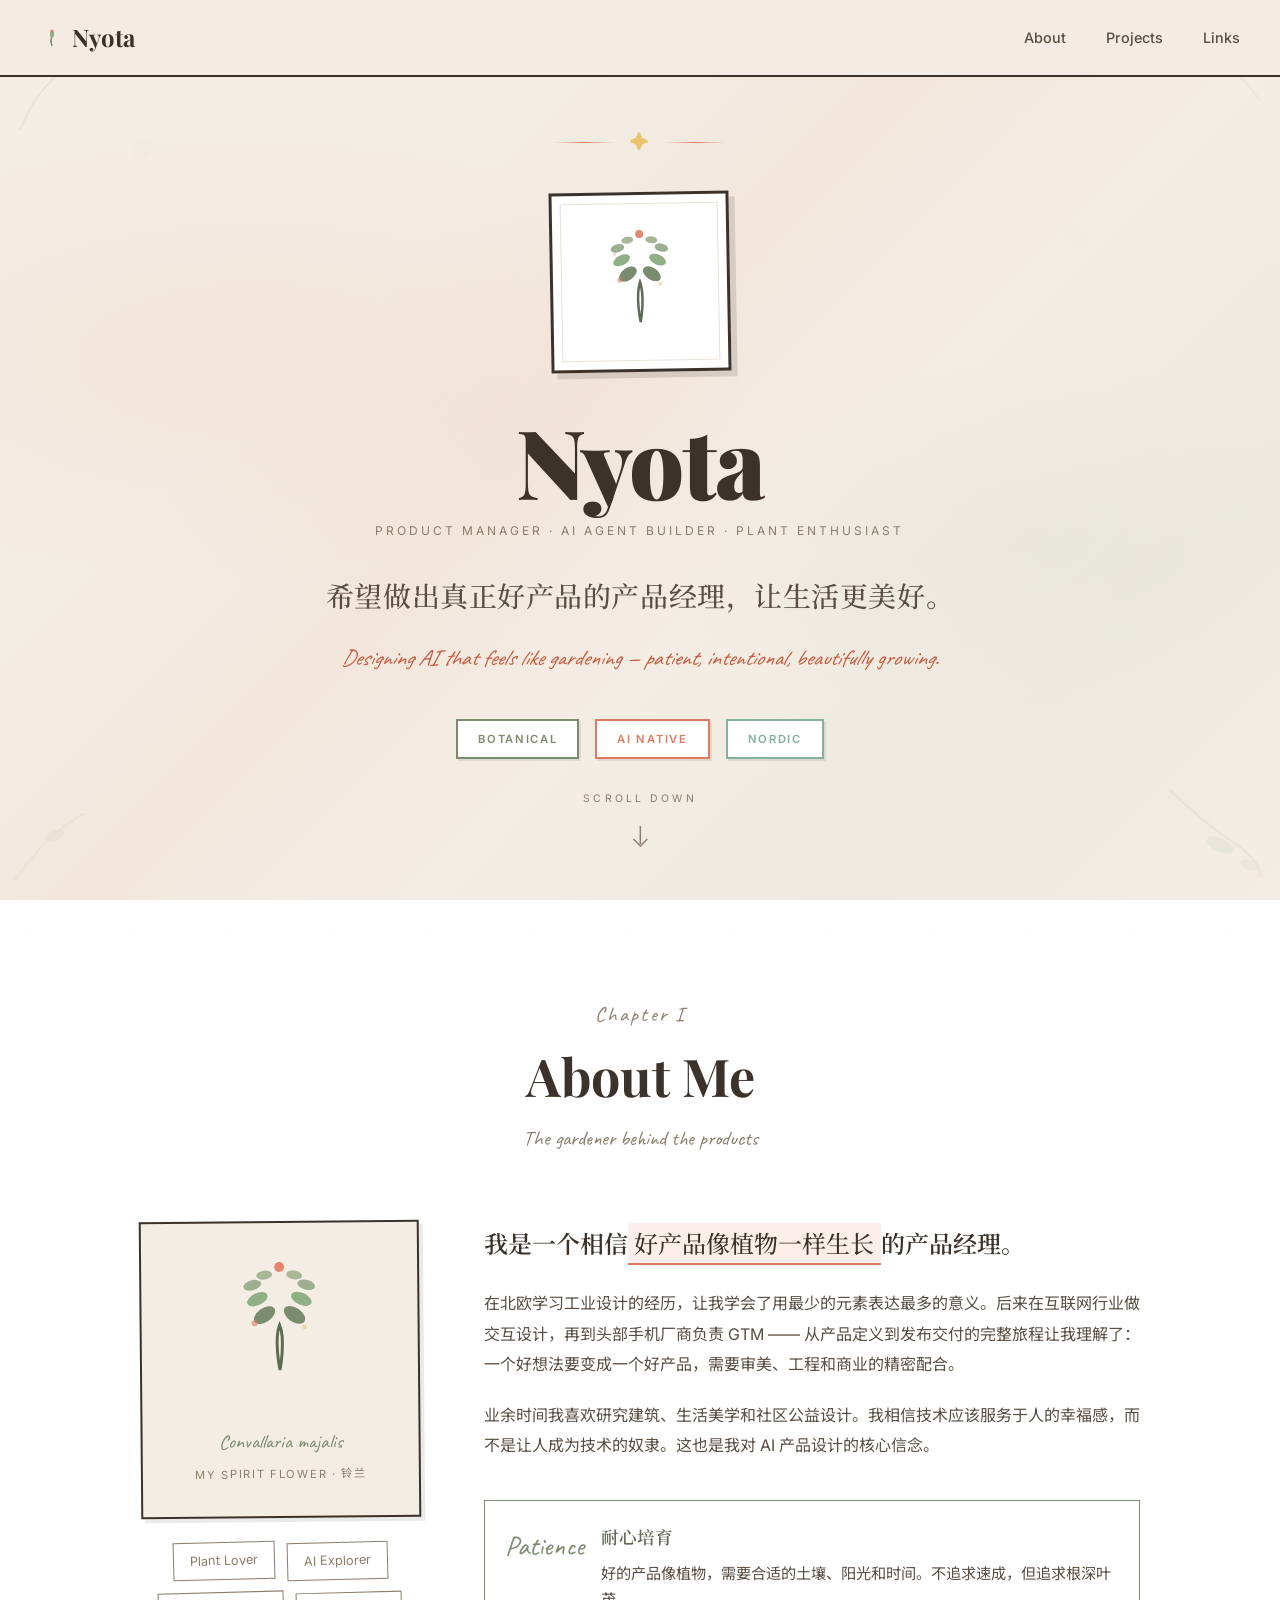
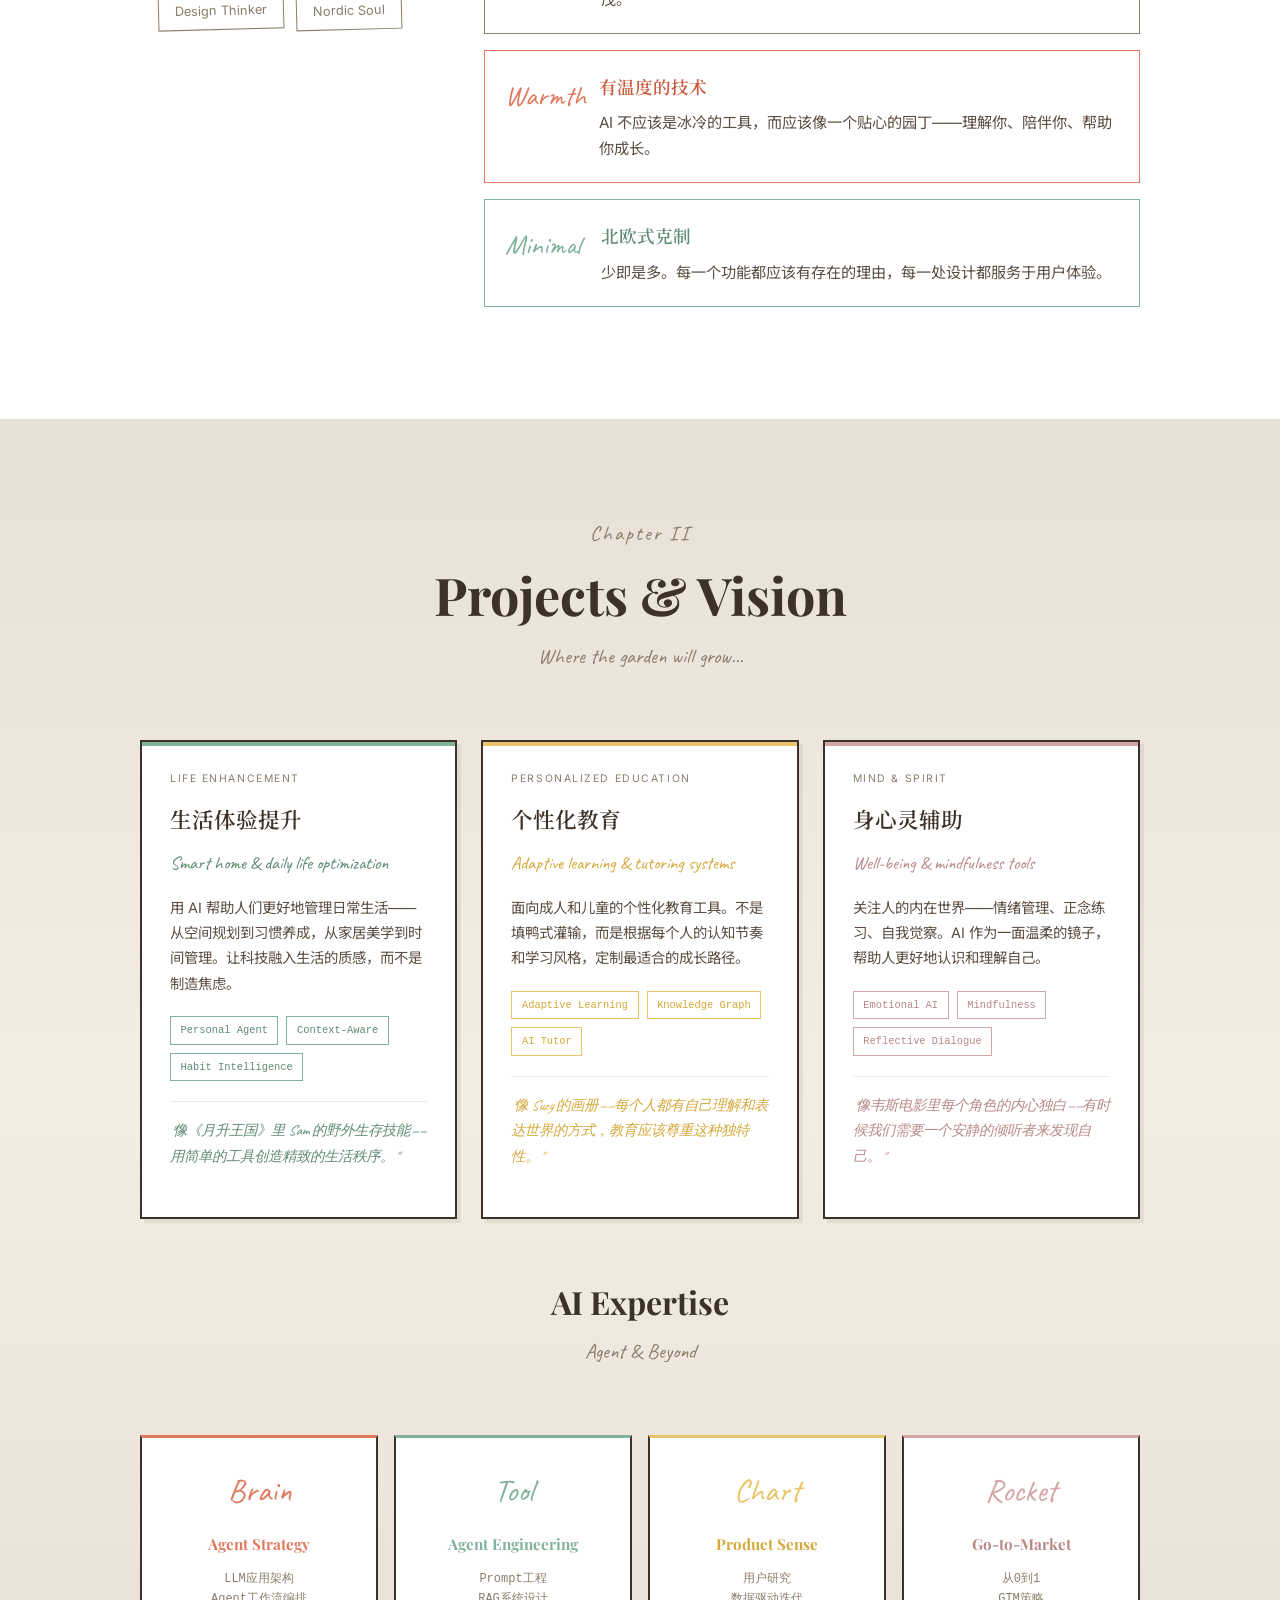
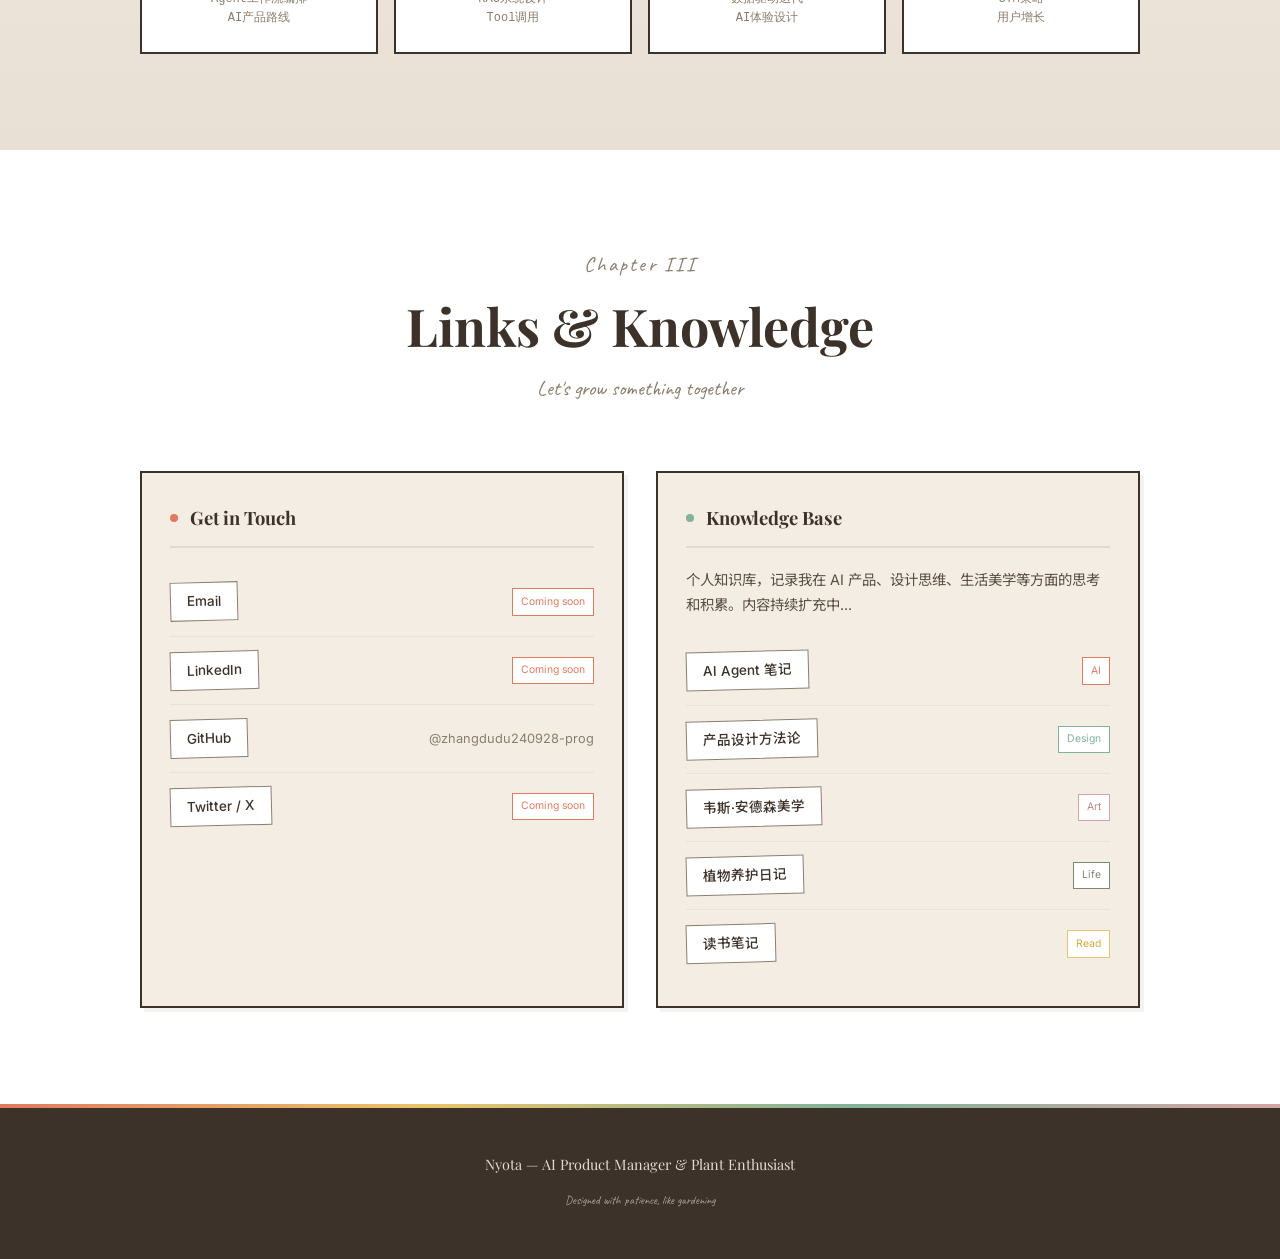
==== commit c1184538: "feat: improved Chinese fonts, typography, and botanical decorations" ====
--- a/index.html
+++ b/index.html
@@ -5,7 +5,8 @@
   <meta name="viewport" content="width=device-width, initial-scale=1.0">
   <title>Nyota — AI Product Manager</title>
   <link rel="preconnect" href="https://fonts.googleapis.com">
-  <link href="https://fonts.googleapis.com/css2?family=Playfair+Display:wght@400;700;900&family=Inter:wght@300;400;500;600&family=Caveat:wght@400;500&display=swap" rel="stylesheet">
+  <link rel="preconnect" href="https://fonts.gstatic.com" crossorigin>
+  <link href="https://fonts.googleapis.com/css2?family=Playfair+Display:wght@400;700;900&family=Inter:wght@300;400;500;600&family=Caveat:wght@400;500&family=Noto+Serif+SC:wght@400;500;600;700&family=Noto+Sans+SC:wght@300;400;500&display=swap" rel="stylesheet">
   <style>
     /* === Wes Anderson × Nordic × Botanical Palette === */
     :root {
@@ -13,8 +14,10 @@
       --wa-cream-dark: #E8E0D5;
       --wa-salmon: #E07A5F;
       --wa-salmon-deep: #C85A3E;
+      --wa-salmon-light: rgba(224, 122, 95, 0.12);
       --wa-blue: #81B29A;
       --wa-blue-deep: #5E8B72;
+      --wa-blue-light: rgba(129, 178, 154, 0.1);
       --wa-mustard: #E9C46A;
       --wa-mustard-deep: #D4A83A;
       --wa-rose: #D4A5A5;
@@ -24,9 +27,11 @@
       --wa-brown-muted: #8B7D6B;
       --wa-sage: #7A8B6E;
       --wa-sage-deep: #5E6B54;
-      --font-display: 'Playfair Display', Georgia, serif;
-      --font-body: 'Inter', -apple-system, sans-serif;
+      --wa-sage-light: rgba(122, 139, 110, 0.08);
+      --font-display: 'Playfair Display', 'Noto Serif SC', Georgia, serif;
+      --font-body: 'Inter', 'Noto Sans SC', -apple-system, sans-serif;
       --font-hand: 'Caveat', cursive;
+      --font-chinese: 'Noto Serif SC', 'Noto Sans SC', serif;
     }
 
     * {
@@ -43,7 +48,8 @@
       font-family: var(--font-body);
       background: var(--wa-cream);
       color: var(--wa-brown);
-      line-height: 1.6;
+      line-height: 1.8;
+      font-size: 16px;
     }
 
     /* === Navigation === */
@@ -73,11 +79,22 @@
       font-weight: 700;
       color: var(--wa-brown);
       text-decoration: none;
+      display: flex;
+      align-items: center;
+      gap: 0.5rem;
+    }
+
+    .logo::before {
+      content: '';
+      width: 24px;
+      height: 24px;
+      background: url("data:image/svg+xml,%3Csvg xmlns='http://www.w3.org/2000/svg' viewBox='0 0 24 24' fill='none'%3E%3Cpath d='M12 20c0 0-2-6 0-10' stroke='%237A8B6E' stroke-width='1.5'/%3E%3Cellipse cx='12' cy='8' rx='2' ry='4' fill='%238FB085'/%3E%3Ccircle cx='12' cy='5' r='1.5' fill='%23E07A5F'/%3E%3C/svg%3E") no-repeat center;
+      background-size: contain;
     }
 
     .nav-links {
       display: flex;
-      gap: 2rem;
+      gap: 2.5rem;
       list-style: none;
     }
 
@@ -86,8 +103,9 @@
       color: var(--wa-brown-light);
       font-weight: 500;
       font-size: 0.9rem;
-      transition: color 0.3s;
+      transition: all 0.3s;
       position: relative;
+      font-family: var(--font-body);
     }
 
     .nav-links a:hover {
@@ -109,6 +127,61 @@
       width: 100%;
     }
 
+    /* === Decorative Elements === */
+    .vine-decoration {
+      position: absolute;
+      pointer-events: none;
+      opacity: 0.15;
+    }
+
+    .vine-top-left {
+      top: 0;
+      left: 0;
+      width: 150px;
+      height: 150px;
+    }
+
+    .vine-top-right {
+      top: 0;
+      right: 0;
+      width: 120px;
+      height: 120px;
+      transform: scaleX(-1);
+    }
+
+    .vine-bottom-left {
+      bottom: 0;
+      left: 0;
+      width: 100px;
+      height: 100px;
+      transform: scaleY(-1);
+    }
+
+    .vine-bottom-right {
+      bottom: 0;
+      right: 0;
+      width: 130px;
+      height: 130px;
+      transform: scale(-1);
+    }
+
+    .floating-leaf {
+      position: absolute;
+      opacity: 0.08;
+      animation: float 8s ease-in-out infinite;
+    }
+
+    @keyframes float {
+      0%, 100% { transform: translateY(0) rotate(0deg); }
+      50% { transform: translateY(-20px) rotate(5deg); }
+    }
+
+    .pattern-dots {
+      background-image: radial-gradient(circle, var(--wa-brown) 1px, transparent 1px);
+      background-size: 24px 24px;
+      opacity: 0.03;
+    }
+
     /* === Hero Section === */
     .hero {
       min-height: 100vh;
@@ -117,70 +190,117 @@
       justify-content: center;
       background: linear-gradient(135deg, 
         var(--wa-cream) 0%, 
-        var(--wa-cream) 35%,
-        rgba(224, 122, 95, 0.08) 50%,
-        var(--wa-cream) 65%,
-        rgba(129, 178, 154, 0.08) 85%,
+        var(--wa-cream) 30%,
+        rgba(224, 122, 95, 0.06) 45%,
+        var(--wa-cream) 60%,
+        rgba(129, 178, 154, 0.06) 80%,
         var(--wa-cream) 100%
       );
       position: relative;
-      padding: 6rem 2rem 4rem;
+      padding: 7rem 2rem 5rem;
+      overflow: hidden;
+    }
+
+    .hero::before {
+      content: '';
+      position: absolute;
+      inset: 0;
+      background: 
+        radial-gradient(ellipse 80% 50% at 20% 40%, rgba(224, 122, 95, 0.08) 0%, transparent 50%),
+        radial-gradient(ellipse 60% 40% at 80% 60%, rgba(129, 178, 154, 0.06) 0%, transparent 50%);
+      pointer-events: none;
     }
 
     .hero-content {
       text-align: center;
-      max-width: 700px;
+      max-width: 720px;
+      position: relative;
+      z-index: 1;
+    }
+
+    .hero-divider {
+      display: flex;
+      align-items: center;
+      justify-content: center;
+      gap: 1rem;
+      margin-bottom: 2rem;
+    }
+
+    .hero-divider::before,
+    .hero-divider::after {
+      content: '';
+      width: 60px;
+      height: 1px;
+      background: linear-gradient(90deg, transparent, var(--wa-salmon), transparent);
+    }
+
+    .hero-divider span {
+      color: var(--wa-mustard);
+      font-size: 1.2rem;
     }
 
     .avatar-frame {
-      width: 160px;
-      height: 160px;
-      margin: 0 auto 2rem;
+      width: 180px;
+      height: 180px;
+      margin: 0 auto 2.5rem;
       border: 3px solid var(--wa-brown);
       background: white;
       display: flex;
       align-items: center;
       justify-content: center;
-      box-shadow: 4px 4px 0 var(--wa-brown);
+      box-shadow: 6px 6px 0 rgba(61, 50, 41, 0.15);
       transform: rotate(-1deg);
+      position: relative;
+    }
+
+    .avatar-frame::before {
+      content: '';
+      position: absolute;
+      inset: 8px;
+      border: 1px solid var(--wa-cream-dark);
+      pointer-events: none;
     }
 
     .lily-icon {
-      width: 100px;
-      height: 100px;
+      width: 120px;
+      height: 120px;
     }
 
     .hero h1 {
       font-family: var(--font-display);
-      font-size: clamp(3rem, 8vw, 5rem);
+      font-size: clamp(3rem, 10vw, 6rem);
       font-weight: 900;
       color: var(--wa-brown);
-      margin-bottom: 0.5rem;
+      margin-bottom: 0.75rem;
       letter-spacing: -0.02em;
+      line-height: 1;
     }
 
     .hero .subtitle {
       font-family: var(--font-body);
       font-size: 0.75rem;
-      letter-spacing: 0.2em;
+      letter-spacing: 0.25em;
       text-transform: uppercase;
       color: var(--wa-brown-muted);
-      margin-bottom: 1.5rem;
+      margin-bottom: 2rem;
     }
 
     .hero .tagline {
-      font-family: var(--font-display);
-      font-size: clamp(1.1rem, 3vw, 1.5rem);
-      font-weight: 600;
+      font-family: var(--font-chinese);
+      font-size: clamp(1.25rem, 3vw, 1.75rem);
+      font-weight: 500;
       color: var(--wa-brown-light);
-      margin-bottom: 1rem;
+      margin-bottom: 1.25rem;
+      line-height: 1.6;
+      letter-spacing: 0.02em;
     }
 
     .hero .quote {
       font-family: var(--font-hand);
-      font-size: 1.3rem;
+      font-size: 1.4rem;
       color: var(--wa-salmon-deep);
-      margin-bottom: 2rem;
+      margin-bottom: 2.5rem;
+      font-style: italic;
     }
 
     .badges {
@@ -188,16 +308,18 @@
       justify-content: center;
       gap: 1rem;
       flex-wrap: wrap;
-      margin-bottom: 2rem;
+      margin-bottom: 3rem;
     }
 
     .badge {
-      padding: 0.4rem 1rem;
+      padding: 0.5rem 1.25rem;
       border: 2px solid;
-      font-size: 0.75rem;
+      font-size: 0.7rem;
       font-weight: 600;
-      letter-spacing: 0.1em;
+      letter-spacing: 0.15em;
       text-transform: uppercase;
+      background: white;
+      box-shadow: 2px 2px 0 rgba(0,0,0,0.08);
     }
 
     .badge.botanical { color: var(--wa-sage); border-color: var(--wa-sage); }
@@ -206,7 +328,7 @@
 
     .scroll-hint {
       position: absolute;
-      bottom: 2rem;
+      bottom: 2.5rem;
       left: 50%;
       transform: translateX(-50%);
       text-align: center;
@@ -215,15 +337,26 @@
     .scroll-hint span {
       display: block;
       font-size: 0.65rem;
-      letter-spacing: 0.25em;
+      letter-spacing: 0.3em;
       text-transform: uppercase;
       color: var(--wa-brown-muted);
-      margin-bottom: 0.5rem;
+      margin-bottom: 0.75rem;
+    }
+
+    .scroll-hint svg {
+      color: var(--wa-brown-muted);
+      animation: bounce 2s infinite;
+    }
+
+    @keyframes bounce {
+      0%, 100% { transform: translateY(0); }
+      50% { transform: translateY(8px); }
     }
 
     /* === Section Styles === */
     section {
-      padding: 5rem 2rem;
+      padding: 6rem 2rem;
+      position: relative;
     }
 
     .container {
@@ -233,40 +366,60 @@
 
     .section-header {
       text-align: center;
-      margin-bottom: 3rem;
+      margin-bottom: 4rem;
     }
 
     .chapter-num {
       font-family: var(--font-display);
       font-size: 0.9rem;
       color: var(--wa-brown-muted);
-      margin-bottom: 0.5rem;
+      margin-bottom: 0.75rem;
+      letter-spacing: 0.1em;
     }
 
     .section-header h2 {
       font-family: var(--font-display);
-      font-size: clamp(2rem, 5vw, 3rem);
+      font-size: clamp(2.25rem, 5vw, 3.25rem);
       font-weight: 700;
       color: var(--wa-brown);
-      margin-bottom: 0.5rem;
+      margin-bottom: 0.75rem;
+      line-height: 1.2;
     }
 
     .section-header p {
       font-family: var(--font-hand);
-      font-size: 1.2rem;
+      font-size: 1.3rem;
       color: var(--wa-brown-muted);
     }
 
     /* === About Section === */
     .about {
       background: white;
+      position: relative;
+    }
+
+    .about::before {
+      content: '';
+      position: absolute;
+      top: 0;
+      left: 0;
+      right: 0;
+      height: 200px;
+      background: url("data:image/svg+xml,%3Csvg xmlns='http://www.w3.org/2000/svg' viewBox='0 0 100 100'%3E%3Cpath d='M10,50 Q30,20 50,50 T90,50' fill='none' stroke='%237A8B6E' stroke-width='0.5' opacity='0.1'/%3E%3C/svg%3E") repeat-x;
+      background-size: 100px 100px;
+      opacity: 0.5;
     }
 
     .about-grid {
       display: grid;
-      grid-template-columns: 1fr 2fr;
-      gap: 3rem;
+      grid-template-columns: 280px 1fr;
+      gap: 4rem;
       align-items: start;
+    }
+
+    .about-sidebar {
+      position: sticky;
+      top: 100px;
     }
 
     .about-card {
@@ -274,19 +427,22 @@
       padding: 2rem;
       background: var(--wa-cream);
       text-align: center;
+      box-shadow: 4px 4px 0 rgba(61, 50, 41, 0.1);
       transform: rotate(-0.5deg);
+      margin-bottom: 1.5rem;
     }
 
     .about-card .lily-icon {
-      width: 120px;
-      height: 120px;
-      margin-bottom: 1rem;
+      width: 140px;
+      height: 140px;
+      margin-bottom: 1.25rem;
     }
 
     .about-card .latin {
       font-family: var(--font-hand);
-      font-size: 1.1rem;
+      font-size: 1.25rem;
       color: var(--wa-sage);
+      margin-bottom: 0.25rem;
     }
 
     .about-card .note {
@@ -294,95 +450,117 @@
       letter-spacing: 0.15em;
       text-transform: uppercase;
       color: var(--wa-brown-muted);
-      margin-top: 0.5rem;
     }
 
     .labels {
       display: flex;
       flex-wrap: wrap;
-      gap: 0.5rem;
+      gap: 0.75rem;
       justify-content: center;
-      margin-top: 1rem;
     }
 
     .label {
-      padding: 0.3rem 0.8rem;
+      padding: 0.4rem 1rem;
       border: 1px solid var(--wa-brown-muted);
-      font-size: 0.75rem;
+      font-size: 0.8rem;
       color: var(--wa-brown-muted);
-      transform: rotate(-2deg);
+      background: white;
+      transform: rotate(-1.5deg);
+      font-family: var(--font-body);
     }
 
     .about-text h3 {
-      font-family: var(--font-display);
-      font-size: 1.3rem;
-      margin-bottom: 1rem;
+      font-family: var(--font-chinese);
+      font-size: 1.5rem;
+      font-weight: 600;
+      margin-bottom: 1.5rem;
       color: var(--wa-brown);
+      line-height: 1.8;
     }
 
     .about-text p {
-      margin-bottom: 1rem;
+      margin-bottom: 1.25rem;
       color: var(--wa-brown-light);
+      font-size: 1rem;
+      line-height: 1.9;
+      text-align: justify;
     }
 
     .highlight {
-      background: rgba(224, 122, 95, 0.12);
-      padding: 0.2rem 0.4rem;
+      background: var(--wa-salmon-light);
+      padding: 0.15rem 0.4rem;
       border-bottom: 2px solid var(--wa-salmon);
+      font-weight: 500;
     }
 
     .beliefs {
-      margin-top: 2rem;
+      margin-top: 2.5rem;
     }
 
     .belief-card {
       display: flex;
-      gap: 1rem;
-      padding: 1rem;
+      gap: 1.25rem;
+      padding: 1.25rem;
       margin-bottom: 1rem;
       border: 1.5px solid;
-      background: rgba(129, 178, 154, 0.05);
-    }
-
-    .belief-card.salmon { border-color: var(--wa-salmon); background: rgba(224, 122, 95, 0.05); }
-    .belief-card.blue { border-color: var(--wa-blue); background: rgba(129, 178, 154, 0.05); }
-    .belief-card.sage { border-color: var(--wa-sage); background: rgba(122, 139, 110, 0.05); }
+      background: white;
+      transition: transform 0.3s, box-shadow 0.3s;
+    }
+
+    .belief-card:hover {
+      transform: translateY(-2px);
+      box-shadow: 4px 4px 0 rgba(0,0,0,0.06);
+    }
+
+    .belief-card.sage { border-color: var(--wa-sage); }
+    .belief-card.salmon { border-color: var(--wa-salmon); }
+    .belief-card.blue { border-color: var(--wa-blue); }
 
     .belief-icon {
       font-family: var(--font-hand);
-      font-size: 1.5rem;
-      color: var(--wa-salmon);
-      min-width: 40px;
+      font-size: 1.75rem;
+      min-width: 50px;
+      text-align: center;
     }
 
     .belief-card h4 {
-      font-family: var(--font-display);
-      font-size: 1rem;
-      margin-bottom: 0.3rem;
+      font-family: var(--font-chinese);
+      font-size: 1.1rem;
+      font-weight: 600;
+      margin-bottom: 0.5rem;
     }
 
     .belief-card p {
-      font-size: 0.85rem;
+      font-size: 0.95rem;
       color: var(--wa-brown-light);
       margin: 0;
+      text-align: left;
+      line-height: 1.7;
     }
 
     /* === Projects Section === */
     .projects {
-      background: var(--wa-cream-dark);
+      background: linear-gradient(180deg, var(--wa-cream-dark) 0%, var(--wa-cream) 50%, var(--wa-cream-dark) 100%);
+      position: relative;
     }
 
     .project-grid {
       display: grid;
-      grid-template-columns: repeat(auto-fit, minmax(280px, 1fr));
+      grid-template-columns: repeat(3, 1fr);
       gap: 1.5rem;
     }
 
     .project-card {
       background: white;
       border: 2px solid var(--wa-brown);
-      padding: 1.5rem;
+      padding: 1.75rem;
       position: relative;
+      box-shadow: 4px 4px 0 rgba(61, 50, 41, 0.08);
+      transition: transform 0.3s;
+    }
+
+    .project-card:hover {
+      transform: translateY(-4px);
     }
 
     .project-card::before {
@@ -403,63 +581,71 @@
       letter-spacing: 0.15em;
       text-transform: uppercase;
       color: var(--wa-brown-muted);
+      margin-bottom: 0.75rem;
+    }
+
+    .project-card h3 {
+      font-family: var(--font-chinese);
+      font-size: 1.35rem;
+      font-weight: 600;
       margin-bottom: 0.5rem;
-    }
-
-    .project-card h3 {
-      font-family: var(--font-display);
-      font-size: 1.2rem;
-      margin-bottom: 0.5rem;
+      color: var(--wa-brown);
     }
 
     .project-card .desc-simple {
       font-family: var(--font-hand);
-      font-size: 1rem;
+      font-size: 1.15rem;
       margin-bottom: 1rem;
     }
 
-    .project-card.life .desc-simple { color: var(--wa-blue); }
+    .project-card.life .desc-simple { color: var(--wa-blue-deep); }
     .project-card.edu .desc-simple { color: var(--wa-mustard-deep); }
     .project-card.mind .desc-simple { color: var(--wa-rose-deep); }
 
     .project-card p {
-      font-size: 0.85rem;
+      font-size: 0.9rem;
       color: var(--wa-brown-light);
-      margin-bottom: 1rem;
+      margin-bottom: 1.25rem;
+      line-height: 1.75;
     }
 
     .ai-tags {
       display: flex;
       flex-wrap: wrap;
       gap: 0.5rem;
-      margin-bottom: 1rem;
+      margin-bottom: 1.25rem;
     }
 
     .ai-tag {
       font-size: 0.65rem;
-      padding: 0.2rem 0.5rem;
+      padding: 0.25rem 0.6rem;
       border: 1px solid;
       font-family: monospace;
-    }
-
-    .project-card.life .ai-tag { border-color: var(--wa-blue); color: var(--wa-blue); }
+      background: white;
+    }
+
+    .project-card.life .ai-tag { border-color: var(--wa-blue); color: var(--wa-blue-deep); }
     .project-card.edu .ai-tag { border-color: var(--wa-mustard); color: var(--wa-mustard-deep); }
     .project-card.mind .ai-tag { border-color: var(--wa-rose); color: var(--wa-rose-deep); }
 
     .wes-note {
       font-family: var(--font-hand);
-      font-size: 0.9rem;
+      font-size: 1rem;
       font-style: italic;
       padding-top: 1rem;
       border-top: 1px solid rgba(61, 50, 41, 0.1);
+      line-height: 1.5;
     }
 
     /* === Skills === */
+    .skills-section {
+      margin-top: 4rem;
+    }
+
     .skills-grid {
       display: grid;
-      grid-template-columns: repeat(2, 1fr);
+      grid-template-columns: repeat(4, 1fr);
       gap: 1rem;
-      margin-top: 2rem;
     }
 
     .skill-card {
@@ -467,12 +653,26 @@
       border: 2px solid var(--wa-brown);
       padding: 1.5rem;
       text-align: center;
+      border-top-width: 3px;
+      transition: transform 0.3s;
+    }
+
+    .skill-card:hover {
+      transform: translateY(-3px);
+    }
+
+    .skill-card .skill-icon {
+      font-family: var(--font-hand);
+      font-size: 2rem;
+      margin-bottom: 0.75rem;
+      display: block;
     }
 
     .skill-card h4 {
       font-family: var(--font-display);
-      font-size: 0.9rem;
-      margin-bottom: 0.5rem;
+      font-size: 0.95rem;
+      font-weight: 700;
+      margin-bottom: 0.75rem;
     }
 
     .skill-card p {
@@ -480,53 +680,94 @@
       font-family: monospace;
       color: var(--wa-brown-muted);
       white-space: pre-line;
+      line-height: 1.6;
     }
 
     /* === Links Section === */
     .links {
       background: white;
+      position: relative;
     }
 
     .links-grid {
       display: grid;
-      grid-template-columns: repeat(auto-fit, minmax(300px, 1fr));
+      grid-template-columns: repeat(2, 1fr);
       gap: 2rem;
     }
 
     .link-card {
       border: 2px solid var(--wa-brown);
-      padding: 1.5rem;
+      padding: 1.75rem;
+      background: var(--wa-cream);
+      box-shadow: 4px 4px 0 rgba(61, 50, 41, 0.06);
     }
 
     .link-card h3 {
       font-family: var(--font-display);
-      font-size: 1.1rem;
-      margin-bottom: 1rem;
-      padding-bottom: 0.5rem;
-      border-bottom: 1px solid rgba(61, 50, 41, 0.1);
+      font-size: 1.15rem;
+      font-weight: 700;
+      margin-bottom: 1.25rem;
+      padding-bottom: 0.75rem;
+      border-bottom: 2px solid rgba(61, 50, 41, 0.1);
+      display: flex;
+      align-items: center;
+      gap: 0.75rem;
+    }
+
+    .link-card h3::before {
+      content: '';
+      width: 8px;
+      height: 8px;
+      border-radius: 50%;
+    }
+
+    .link-card.contact h3::before { background: var(--wa-salmon); }
+    .link-card.knowledge h3::before { background: var(--wa-blue); }
+
+    .link-intro {
+      font-size: 0.9rem;
+      color: var(--wa-brown-light);
+      margin-bottom: 1.25rem;
+      line-height: 1.7;
     }
 
     .link-item {
       display: flex;
       justify-content: space-between;
       align-items: center;
-      padding: 0.75rem 0;
-      border-bottom: 1px solid rgba(61, 50, 41, 0.05);
+      padding: 0.875rem 0;
+      border-bottom: 1px solid rgba(61, 50, 41, 0.06);
+      transition: background 0.2s;
+    }
+
+    .link-item:hover {
+      background: rgba(255,255,255,0.5);
+      margin: 0 -0.5rem;
+      padding-left: 0.5rem;
+      padding-right: 0.5rem;
+      border-radius: 4px;
     }
 
     .link-item:last-child {
       border-bottom: none;
     }
 
-    .link-item span {
+    .link-item .label {
+      font-size: 0.85rem;
+      color: var(--wa-brown);
+      font-weight: 500;
+    }
+
+    .link-item .value {
       font-size: 0.8rem;
-      color: var(--wa-brown-light);
+      color: var(--wa-brown-muted);
     }
 
     .link-item .tag {
       font-size: 0.65rem;
-      padding: 0.15rem 0.4rem;
+      padding: 0.2rem 0.5rem;
       border: 1px solid;
+      background: white;
     }
 
     /* === Footer === */
@@ -534,34 +775,82 @@
       background: var(--wa-brown);
       color: var(--wa-cream);
       text-align: center;
-      padding: 2rem;
+      padding: 3rem 2rem;
+      position: relative;
+    }
+
+    footer::before {
+      content: '';
+      position: absolute;
+      top: 0;
+      left: 0;
+      right: 0;
+      height: 4px;
+      background: linear-gradient(90deg, var(--wa-salmon), var(--wa-mustard), var(--wa-blue), var(--wa-rose));
     }
 
     footer p {
-      font-size: 0.8rem;
-      opacity: 0.8;
+      font-size: 0.9rem;
+      opacity: 0.9;
+      font-family: var(--font-display);
+    }
+
+    footer .sub {
+      margin-top: 0.75rem;
+      font-size: 0.75rem;
+      opacity: 0.6;
+      font-family: var(--font-hand);
     }
 
     /* === Mobile === */
-    @media (max-width: 768px) {
-      .nav-links {
-        gap: 1rem;
-      }
-
+    @media (max-width: 900px) {
       .about-grid {
         grid-template-columns: 1fr;
       }
 
+      .about-sidebar {
+        position: static;
+        display: flex;
+        gap: 2rem;
+        align-items: center;
+      }
+
+      .project-grid {
+        grid-template-columns: 1fr;
+      }
+
+      .skills-grid {
+        grid-template-columns: repeat(2, 1fr);
+      }
+
+      .links-grid {
+        grid-template-columns: 1fr;
+      }
+    }
+
+    @media (max-width: 600px) {
+      .nav-links {
+        gap: 1.25rem;
+      }
+
+      .nav-links a {
+        font-size: 0.8rem;
+      }
+
       .skills-grid {
         grid-template-columns: 1fr;
       }
 
+      .about-sidebar {
+        flex-direction: column;
+      }
+
       .hero {
-        padding: 5rem 1.5rem 3rem;
+        padding: 6rem 1.5rem 4rem;
       }
 
       section {
-        padding: 3rem 1.5rem;
+        padding: 4rem 1.5rem;
       }
     }
   </style>
@@ -581,36 +870,82 @@
 
   <!-- Hero -->
   <section class="hero">
+    <!-- Decorative vines -->
+    <svg class="vine-decoration vine-top-left" viewBox="0 0 150 150" fill="none">
+      <path d="M20,130 Q40,80 80,60 T130,20" stroke="#7A8B6E" stroke-width="2" fill="none" opacity="0.6"/>
+      <ellipse cx="85" cy="55" rx="15" ry="8" fill="#8FB085" transform="rotate(-30 85 55)" opacity="0.7"/>
+      <ellipse cx="120" cy="30" rx="12" ry="6" fill="#9EAE90" transform="rotate(-20 120 30)" opacity="0.6"/>
+      <circle cx="130" cy="20" r="4" fill="#E07A5F" opacity="0.5"/>
+    </svg>
+    <svg class="vine-decoration vine-top-right" viewBox="0 0 120 120" fill="none">
+      <path d="M20,100 Q50,60 90,40 T110,15" stroke="#7A8B6E" stroke-width="1.5" fill="none" opacity="0.5"/>
+      <ellipse cx="70" cy="50" rx="12" ry="6" fill="#8FB085" transform="rotate(-25 70 50)" opacity="0.6"/>
+      <circle cx="110" cy="15" r="3" fill="#E9C46A" opacity="0.4"/>
+    </svg>
+    <svg class="vine-decoration vine-bottom-left" viewBox="0 0 100 100" fill="none">
+      <path d="M15,20 Q35,50 60,70 T85,85" stroke="#7A8B6E" stroke-width="1.5" fill="none" opacity="0.5"/>
+      <ellipse cx="55" cy="65" rx="10" ry="5" fill="#8FB085" transform="rotate(20 55 65)" opacity="0.6"/>
+    </svg>
+    <svg class="vine-decoration vine-bottom-right" viewBox="0 0 130 130" fill="none">
+      <path d="M110,110 Q80,80 50,60 T20,25" stroke="#7A8B6E" stroke-width="2" fill="none" opacity="0.6"/>
+      <ellipse cx="60" cy="55" rx="14" ry="7" fill="#8FB085" transform="rotate(25 60 55)" opacity="0.7"/>
+      <ellipse cx="30" cy="35" rx="10" ry="5" fill="#9EAE90" transform="rotate(15 30 35)" opacity="0.6"/>
+      <circle cx="20" cy="25" r="3.5" fill="#D4A5A5" opacity="0.5"/>
+    </svg>
+
+    <!-- Floating leaves -->
+    <svg class="floating-leaf" style="top: 15%; left: 10%; width: 30px; height: 30px; animation-delay: 0s;" viewBox="0 0 30 30" fill="none">
+      <ellipse cx="15" cy="15" rx="8" ry="12" fill="#7A8B6E" opacity="0.2" transform="rotate(45 15 15)"/>
+    </svg>
+    <svg class="floating-leaf" style="top: 25%; right: 15%; width: 25px; height: 25px; animation-delay: 2s;" viewBox="0 0 25 25" fill="none">
+      <ellipse cx="12.5" cy="12.5" rx="7" ry="10" fill="#8FB085" opacity="0.15" transform="rotate(-30 12.5 12.5)"/>
+    </svg>
+    <svg class="floating-leaf" style="bottom: 30%; left: 8%; width: 20px; height: 20px; animation-delay: 4s;" viewBox="0 0 20 20" fill="none">
+      <ellipse cx="10" cy="10" rx="5" ry="8" fill="#9EAE90" opacity="0.18" transform="rotate(60 10 10)"/>
+    </svg>
+
     <div class="hero-content">
+      <div class="hero-divider">
+        <span>✦</span>
+      </div>
+
       <div class="avatar-frame">
-        <svg class="lily-icon" viewBox="0 0 100 100" fill="none">
-          <path d="M50 85 C50 85, 45 70, 50 60 C55 70, 50 85, 50 85" stroke="#5E6B54" stroke-width="2" fill="none"/>
-          <ellipse cx="50" cy="55" rx="4" ry="8" fill="#7A8B6E"/>
-          <ellipse cx="42" cy="48" rx="6" ry="4" fill="#8FB085" transform="rotate(-30 42 48)"/>
-          <ellipse cx="58" cy="48" rx="6" ry="4" fill="#8FB085" transform="rotate(30 58 48)"/>
-          <ellipse cx="38" cy="38" rx="5" ry="3.5" fill="#9EAE90" transform="rotate(-20 38 38)"/>
-          <ellipse cx="62" cy="38" rx="5" ry="3.5" fill="#9EAE90" transform="rotate(20 62 38)"/>
-          <ellipse cx="45" cy="30" rx="4" ry="3" fill="#A8B896" transform="rotate(-10 45 30)"/>
-          <ellipse cx="55" cy="30" rx="4" ry="3" fill="#A8B896" transform="rotate(10 55 30)"/>
-          <circle cx="50" cy="25" r="3" fill="#E07A5F" opacity="0.8"/>
-          <circle cx="35" cy="55" r="2" fill="#E07A5F" opacity="0.5"/>
-          <circle cx="65" cy="60" r="1.5" fill="#E9C46A" opacity="0.6"/>
+        <svg class="lily-icon" viewBox="0 0 120 120" fill="none">
+          <!-- Stem -->
+          <path d="M60 100 C60 100, 55 75, 60 60 C65 75, 60 100, 60 100" stroke="#5E6B54" stroke-width="2.5" fill="none"/>
+          <!-- Leaves -->
+          <ellipse cx="48" cy="52" rx="10" ry="6" fill="#7A8B6E" transform="rotate(-35 48 52)"/>
+          <ellipse cx="72" cy="52" rx="10" ry="6" fill="#7A8B6E" transform="rotate(35 72 52)"/>
+          <ellipse cx="42" cy="38" rx="9" ry="5" fill="#8FB085" transform="rotate(-25 42 38)"/>
+          <ellipse cx="78" cy="38" rx="9" ry="5" fill="#8FB085" transform="rotate(25 78 38)"/>
+          <ellipse cx="38" cy="26" rx="7" ry="4" fill="#9EAE90" transform="rotate(-15 38 26)"/>
+          <ellipse cx="82" cy="26" rx="7" ry="4" fill="#9EAE90" transform="rotate(15 82 26)"/>
+          <ellipse cx="48" cy="18" rx="6" ry="3.5" fill="#A8B896" transform="rotate(-8 48 18)"/>
+          <ellipse cx="72" cy="18" rx="6" ry="3.5" fill="#A8B896" transform="rotate(8 72 18)"/>
+          <!-- Flowers -->
+          <circle cx="60" cy="12" r="4" fill="#E07A5F" opacity="0.9"/>
+          <circle cx="40" cy="58" r="2.5" fill="#E07A5F" opacity="0.6"/>
+          <circle cx="80" cy="62" r="2" fill="#E9C46A" opacity="0.5"/>
+          <circle cx="35" cy="32" r="1.5" fill="#D4A5A5" opacity="0.4"/>
         </svg>
       </div>
+
       <h1>Nyota</h1>
       <p class="subtitle">Product Manager · AI Agent Builder · Plant Enthusiast</p>
       <p class="tagline">希望做出真正好产品的产品经理，让生活更美好。</p>
       <p class="quote">Designing AI that feels like gardening — patient, intentional, beautifully growing.</p>
+
       <div class="badges">
         <span class="badge botanical">Botanical</span>
         <span class="badge ai">AI Native</span>
         <span class="badge nordic">Nordic</span>
       </div>
     </div>
+
     <div class="scroll-hint">
       <span>Scroll Down</span>
-      <svg width="16" height="24" viewBox="0 0 16 24" fill="none" stroke="currentColor" stroke-width="1.5">
-        <path d="M8 5v14M2 14l6 6 6-6"/>
+      <svg width="20" height="30" viewBox="0 0 20 30" fill="none" stroke="currentColor" stroke-width="1.5">
+        <path d="M10 5v18M3 18l7 7 7-7"/>
       </svg>
     </div>
   </section>
@@ -623,23 +958,28 @@
         <h2>About Me</h2>
         <p>The gardener behind the products</p>
       </div>
+
       <div class="about-grid">
-        <div>
+        <div class="about-sidebar">
           <div class="about-card">
-            <svg class="lily-icon" viewBox="0 0 100 100" fill="none">
-              <path d="M50 85 C50 85, 45 70, 50 60 C55 70, 50 85, 50 85" stroke="#5E6B54" stroke-width="2" fill="none"/>
-              <ellipse cx="50" cy="55" rx="4" ry="8" fill="#7A8B6E"/>
-              <ellipse cx="42" cy="48" rx="6" ry="4" fill="#8FB085" transform="rotate(-30 42 48)"/>
-              <ellipse cx="58" cy="48" rx="6" ry="4" fill="#8FB085" transform="rotate(30 58 48)"/>
-              <ellipse cx="38" cy="38" rx="5" ry="3.5" fill="#9EAE90" transform="rotate(-20 38 38)"/>
-              <ellipse cx="62" cy="38" rx="5" ry="3.5" fill="#9EAE90" transform="rotate(20 62 38)"/>
-              <ellipse cx="45" cy="30" rx="4" ry="3" fill="#A8B896" transform="rotate(-10 45 30)"/>
-              <ellipse cx="55" cy="30" rx="4" ry="3" fill="#A8B896" transform="rotate(10 55 30)"/>
-              <circle cx="50" cy="25" r="3" fill="#E07A5F" opacity="0.8"/>
+            <svg class="lily-icon" viewBox="0 0 140 140" fill="none">
+              <path d="M70 115 C70 115, 64 85, 70 70 C76 85, 70 115, 70 115" stroke="#5E6B54" stroke-width="3" fill="none"/>
+              <ellipse cx="55" cy="60" rx="12" ry="7" fill="#7A8B6E" transform="rotate(-35 55 60)"/>
+              <ellipse cx="85" cy="60" rx="12" ry="7" fill="#7A8B6E" transform="rotate(35 85 60)"/>
+              <ellipse cx="48" cy="44" rx="11" ry="6" fill="#8FB085" transform="rotate(-25 48 44)"/>
+              <ellipse cx="92" cy="44" rx="11" ry="6" fill="#8FB085" transform="rotate(25 92 44)"/>
+              <ellipse cx="43" cy="30" rx="9" ry="5" fill="#9EAE90" transform="rotate(-15 43 30)"/>
+              <ellipse cx="97" cy="30" rx="9" ry="5" fill="#9EAE90" transform="rotate(15 97 30)"/>
+              <ellipse cx="55" cy="20" rx="8" ry="4.5" fill="#A8B896" transform="rotate(-8 55 20)"/>
+              <ellipse cx="85" cy="20" rx="8" ry="4.5" fill="#A8B896" transform="rotate(8 85 20)"/>
+              <circle cx="70" cy="12" r="5" fill="#E07A5F" opacity="0.9"/>
+              <circle cx="45" cy="68" r="3" fill="#E07A5F" opacity="0.6"/>
+              <circle cx="95" cy="72" r="2.5" fill="#E9C46A" opacity="0.5"/>
             </svg>
             <p class="latin">Convallaria majalis</p>
-            <p class="note">My spirit flower</p>
-          </div>
+            <p class="note">My spirit flower · 铃兰</p>
+          </div>
+
           <div class="labels">
             <span class="label">Plant Lover</span>
             <span class="label">AI Explorer</span>
@@ -647,29 +987,31 @@
             <span class="label">Nordic Soul</span>
           </div>
         </div>
+
         <div class="about-text">
           <h3>我是一个相信<span class="highlight">好产品像植物一样生长</span>的产品经理。</h3>
           <p>在北欧学习工业设计的经历，让我学会了用最少的元素表达最多的意义。后来在互联网行业做交互设计，再到头部手机厂商负责 GTM —— 从产品定义到发布交付的完整旅程让我理解了：一个好想法要变成一个好产品，需要审美、工程和商业的精密配合。</p>
           <p>业余时间我喜欢研究建筑、生活美学和社区公益设计。我相信技术应该服务于人的幸福感，而不是让人成为技术的奴隶。这也是我对 AI 产品设计的核心信念。</p>
+
           <div class="beliefs">
             <div class="belief-card sage">
-              <span class="belief-icon">Patience</span>
+              <span class="belief-icon" style="color: var(--wa-sage);">Patience</span>
               <div>
-                <h4 style="color: var(--wa-sage);">耐心培育</h4>
+                <h4 style="color: var(--wa-sage-deep);">耐心培育</h4>
                 <p>好的产品像植物，需要合适的土壤、阳光和时间。不追求速成，但追求根深叶茂。</p>
               </div>
             </div>
             <div class="belief-card salmon">
-              <span class="belief-icon">Warmth</span>
+              <span class="belief-icon" style="color: var(--wa-salmon);">Warmth</span>
               <div>
-                <h4 style="color: var(--wa-salmon);">有温度的技术</h4>
+                <h4 style="color: var(--wa-salmon-deep);">有温度的技术</h4>
                 <p>AI 不应该是冰冷的工具，而应该像一个贴心的园丁——理解你、陪伴你、帮助你成长。</p>
               </div>
             </div>
             <div class="belief-card blue">
-              <span class="belief-icon">Minimal</span>
+              <span class="belief-icon" style="color: var(--wa-blue);">Minimal</span>
               <div>
-                <h4 style="color: var(--wa-blue);">北欧式克制</h4>
+                <h4 style="color: var(--wa-blue-deep);">北欧式克制</h4>
                 <p>少即是多。每一个功能都应该有存在的理由，每一处设计都服务于用户体验。</p>
               </div>
             </div>
@@ -687,6 +1029,7 @@
         <h2>Projects & Vision</h2>
         <p>Where the garden will grow...</p>
       </div>
+
       <div class="project-grid">
         <div class="project-card life">
           <p class="category">Life Enhancement</p>
@@ -698,8 +1041,9 @@
             <span class="ai-tag">Context-Aware</span>
             <span class="ai-tag">Habit Intelligence</span>
           </div>
-          <p class="wes-note" style="color: var(--wa-blue);">"像《月升王国》里 Sam 的野外生存技能——用简单的工具创造精致的生活秩序。"</p>
+          <p class="wes-note" style="color: var(--wa-blue-deep);">"像《月升王国》里 Sam 的野外生存技能——用简单的工具创造精致的生活秩序。"</p>
         </div>
+
         <div class="project-card edu">
           <p class="category">Personalized Education</p>
           <h3>个性化教育</h3>
@@ -712,6 +1056,7 @@
           </div>
           <p class="wes-note" style="color: var(--wa-mustard-deep);">"像 Suzy 的画册——每个人都有自己理解和表达世界的方式，教育应该尊重这种独特性。"</p>
         </div>
+
         <div class="project-card mind">
           <p class="category">Mind & Spirit</p>
           <h3>身心灵辅助</h3>
@@ -726,31 +1071,36 @@
         </div>
       </div>
 
-      <div style="margin-top: 3rem;">
+      <div class="skills-section">
         <div class="section-header">
-          <h2 style="font-size: 1.8rem;">AI Expertise</h2>
+          <h2 style="font-size: 2rem;">AI Expertise</h2>
           <p>Agent & Beyond</p>
         </div>
+
         <div class="skills-grid">
           <div class="skill-card" style="border-top-color: var(--wa-salmon);">
+            <span class="skill-icon" style="color: var(--wa-salmon);">Brain</span>
             <h4 style="color: var(--wa-salmon);">Agent Strategy</h4>
             <p>LLM应用架构
 Agent工作流编排
 AI产品路线</p>
           </div>
           <div class="skill-card" style="border-top-color: var(--wa-blue);">
+            <span class="skill-icon" style="color: var(--wa-blue);">Tool</span>
             <h4 style="color: var(--wa-blue);">Agent Engineering</h4>
             <p>Prompt工程
 RAG系统设计
 Tool调用</p>
           </div>
           <div class="skill-card" style="border-top-color: var(--wa-mustard);">
+            <span class="skill-icon" style="color: var(--wa-mustard);">Chart</span>
             <h4 style="color: var(--wa-mustard-deep);">Product Sense</h4>
             <p>用户研究
 数据驱动迭代
 AI体验设计</p>
           </div>
           <div class="skill-card" style="border-top-color: var(--wa-rose);">
+            <span class="skill-icon" style="color: var(--wa-rose);">Rocket</span>
             <h4 style="color: var(--wa-rose-deep);">Go-to-Market</h4>
             <p>从0到1
 GTM策略
@@ -769,47 +1119,49 @@
         <h2>Links & Knowledge</h2>
         <p>Let's grow something together</p>
       </div>
+
       <div class="links-grid">
-        <div class="link-card" style="border-left: 4px solid var(--wa-salmon);">
-          <h3 style="color: var(--wa-salmon);">Get in Touch</h3>
+        <div class="link-card contact">
+          <h3>Get in Touch</h3>
           <div class="link-item">
-            <span>Email</span>
-            <span class="tag" style="border-color: var(--wa-salmon); color: var(--wa-salmon);">Soon</span>
+            <span class="label">Email</span>
+            <span class="tag" style="border-color: var(--wa-salmon); color: var(--wa-salmon);">Coming soon</span>
           </div>
           <div class="link-item">
-            <span>LinkedIn</span>
-            <span class="tag" style="border-color: var(--wa-salmon); color: var(--wa-salmon);">Soon</span>
+            <span class="label">LinkedIn</span>
+            <span class="tag" style="border-color: var(--wa-salmon); color: var(--wa-salmon);">Coming soon</span>
           </div>
           <div class="link-item">
-            <span>GitHub</span>
-            <span class="tag" style="border-color: var(--wa-salmon); color: var(--wa-salmon);">@zhangdudu240928-prog</span>
+            <span class="label">GitHub</span>
+            <span class="value">@zhangdudu240928-prog</span>
           </div>
           <div class="link-item">
-            <span>Twitter / X</span>
-            <span class="tag" style="border-color: var(--wa-salmon); color: var(--wa-salmon);">Soon</span>
+            <span class="label">Twitter / X</span>
+            <span class="tag" style="border-color: var(--wa-salmon); color: var(--wa-salmon);">Coming soon</span>
           </div>
         </div>
-        <div class="link-card" style="border-left: 4px solid var(--wa-blue);">
-          <h3 style="color: var(--wa-blue);">Knowledge Base</h3>
-          <p style="font-size: 0.85rem; color: var(--wa-brown-light); margin-bottom: 1rem;">个人知识库，记录我在 AI 产品、设计思维、生活美学等方面的思考和积累。</p>
+
+        <div class="link-card knowledge">
+          <h3>Knowledge Base</h3>
+          <p class="link-intro">个人知识库，记录我在 AI 产品、设计思维、生活美学等方面的思考和积累。内容持续扩充中...</p>
           <div class="link-item">
-            <span>AI Agent 笔记</span>
+            <span class="label">AI Agent 笔记</span>
             <span class="tag" style="border-color: var(--wa-salmon); color: var(--wa-salmon);">AI</span>
           </div>
           <div class="link-item">
-            <span>产品设计方法论</span>
+            <span class="label">产品设计方法论</span>
             <span class="tag" style="border-color: var(--wa-blue); color: var(--wa-blue);">Design</span>
           </div>
           <div class="link-item">
-            <span>韦斯·安德森美学</span>
+            <span class="label">韦斯·安德森美学</span>
             <span class="tag" style="border-color: var(--wa-rose); color: var(--wa-rose-deep);">Art</span>
           </div>
           <div class="link-item">
-            <span>植物养护日记</span>
+            <span class="label">植物养护日记</span>
             <span class="tag" style="border-color: var(--wa-sage); color: var(--wa-sage);">Life</span>
           </div>
           <div class="link-item">
-            <span>读书笔记</span>
+            <span class="label">读书笔记</span>
             <span class="tag" style="border-color: var(--wa-mustard); color: var(--wa-mustard-deep);">Read</span>
           </div>
         </div>
@@ -820,7 +1172,7 @@
   <!-- Footer -->
   <footer>
     <p>Nyota — AI Product Manager & Plant Enthusiast</p>
-    <p style="margin-top: 0.5rem; font-size: 0.7rem; opacity: 0.6;">Designed with patience, like gardening</p>
+    <p class="sub">Designed with patience, like gardening</p>
   </footer>
 </body>
 </html>
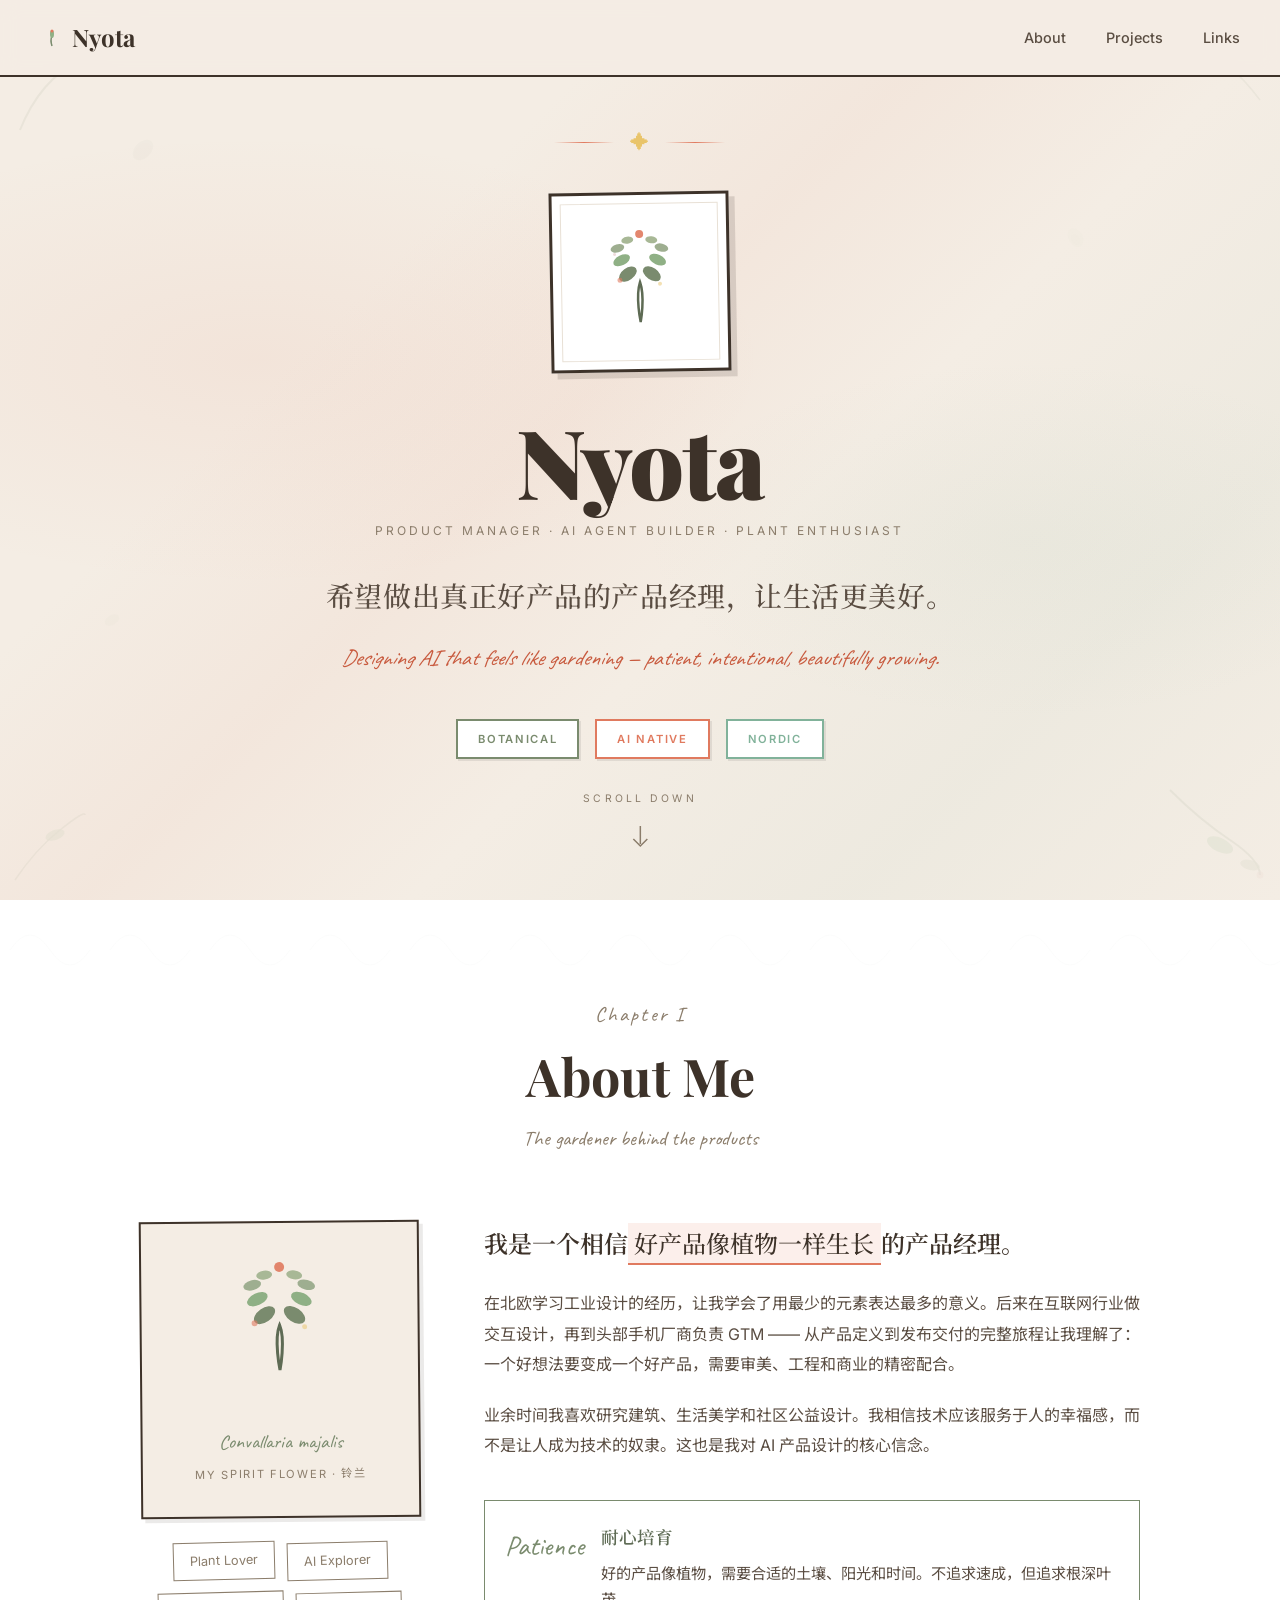
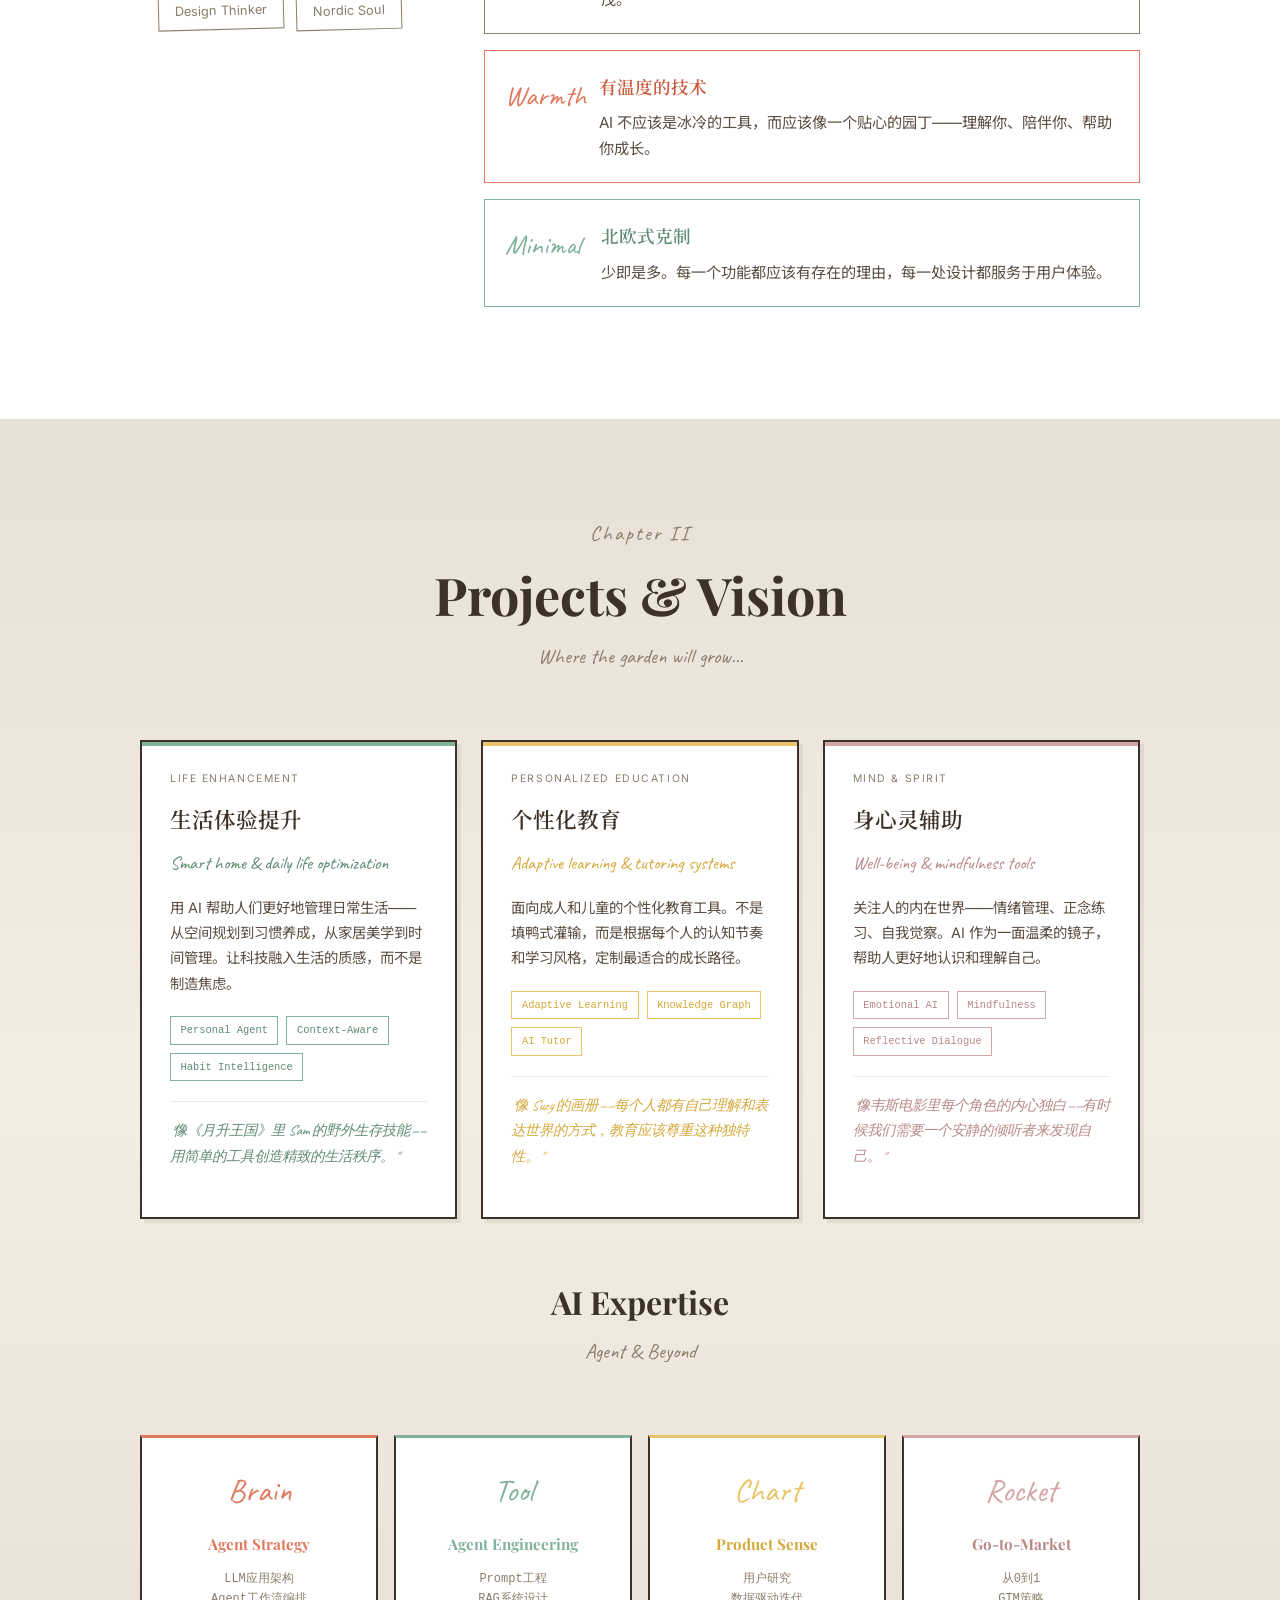
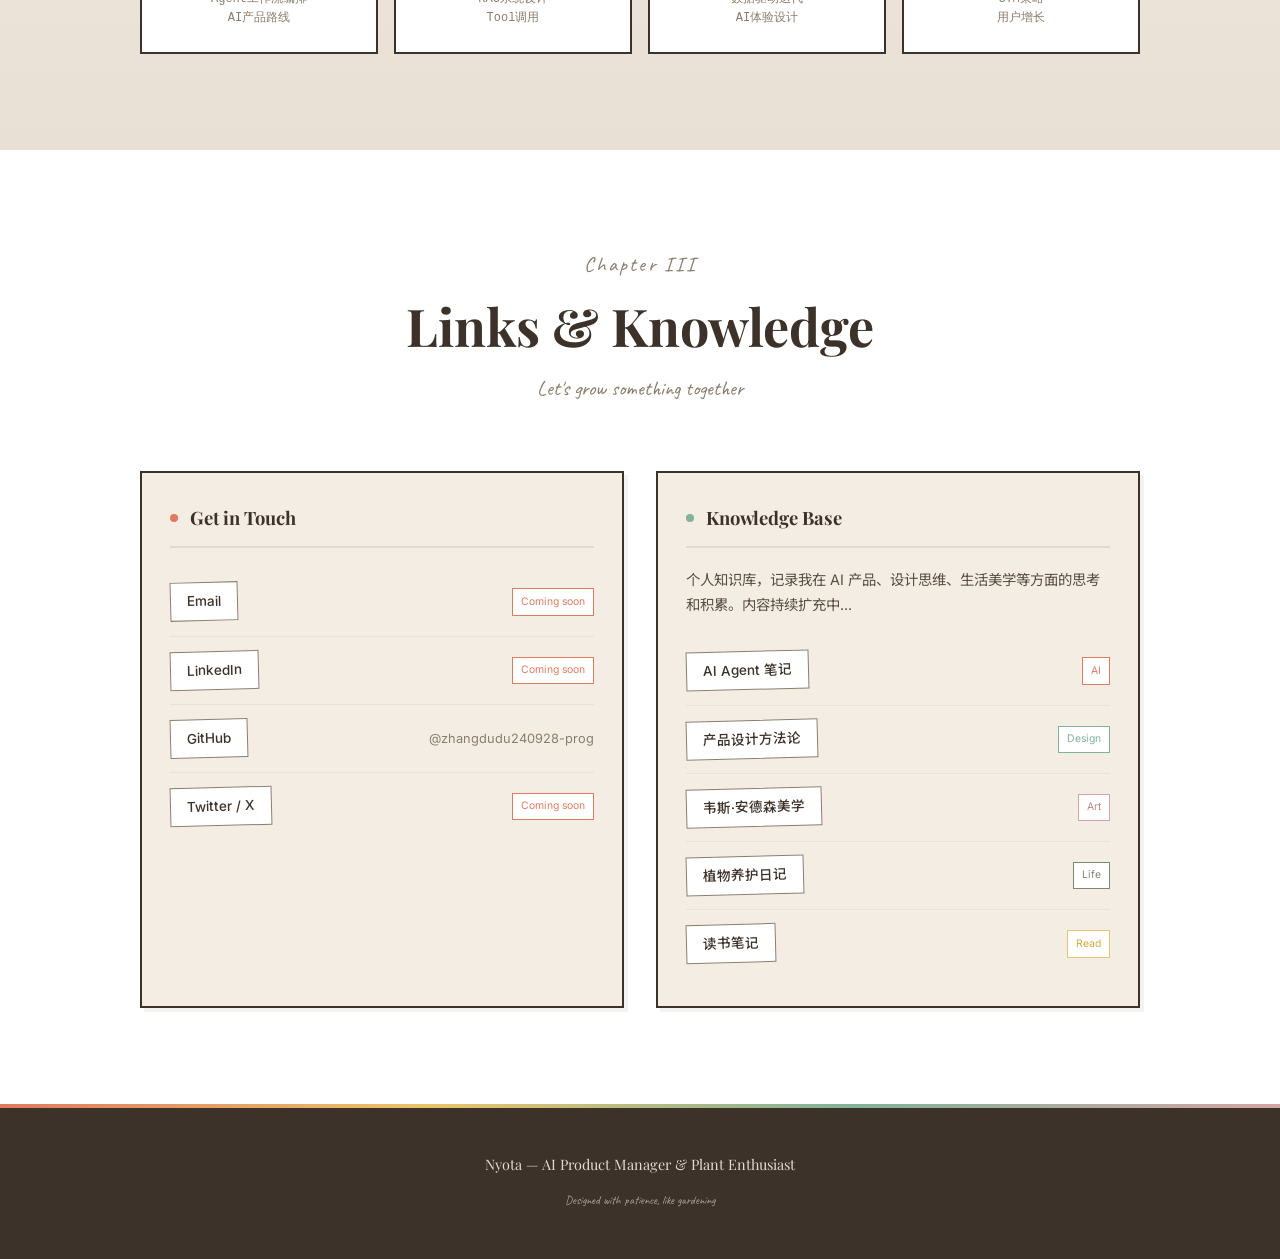
==== commit 5492652b: "fix: enhance floating leaf animation" ====
--- a/index.html
+++ b/index.html
@@ -167,13 +167,28 @@
 
     .floating-leaf {
       position: absolute;
-      opacity: 0.08;
-      animation: float 8s ease-in-out infinite;
+      opacity: 0.15;
+      animation: float 6s ease-in-out infinite;
+      filter: drop-shadow(0 2px 4px rgba(0,0,0,0.1));
     }
 
     @keyframes float {
-      0%, 100% { transform: translateY(0) rotate(0deg); }
-      50% { transform: translateY(-20px) rotate(5deg); }
+      0%, 100% { 
+        transform: translateY(0) rotate(0deg) scale(1); 
+        opacity: 0.15;
+      }
+      25% {
+        transform: translateY(-15px) rotate(8deg) scale(1.05);
+        opacity: 0.2;
+      }
+      50% { 
+        transform: translateY(-30px) rotate(-5deg) scale(1); 
+        opacity: 0.12;
+      }
+      75% {
+        transform: translateY(-15px) rotate(10deg) scale(0.95);
+        opacity: 0.18;
+      }
     }
 
     .pattern-dots {
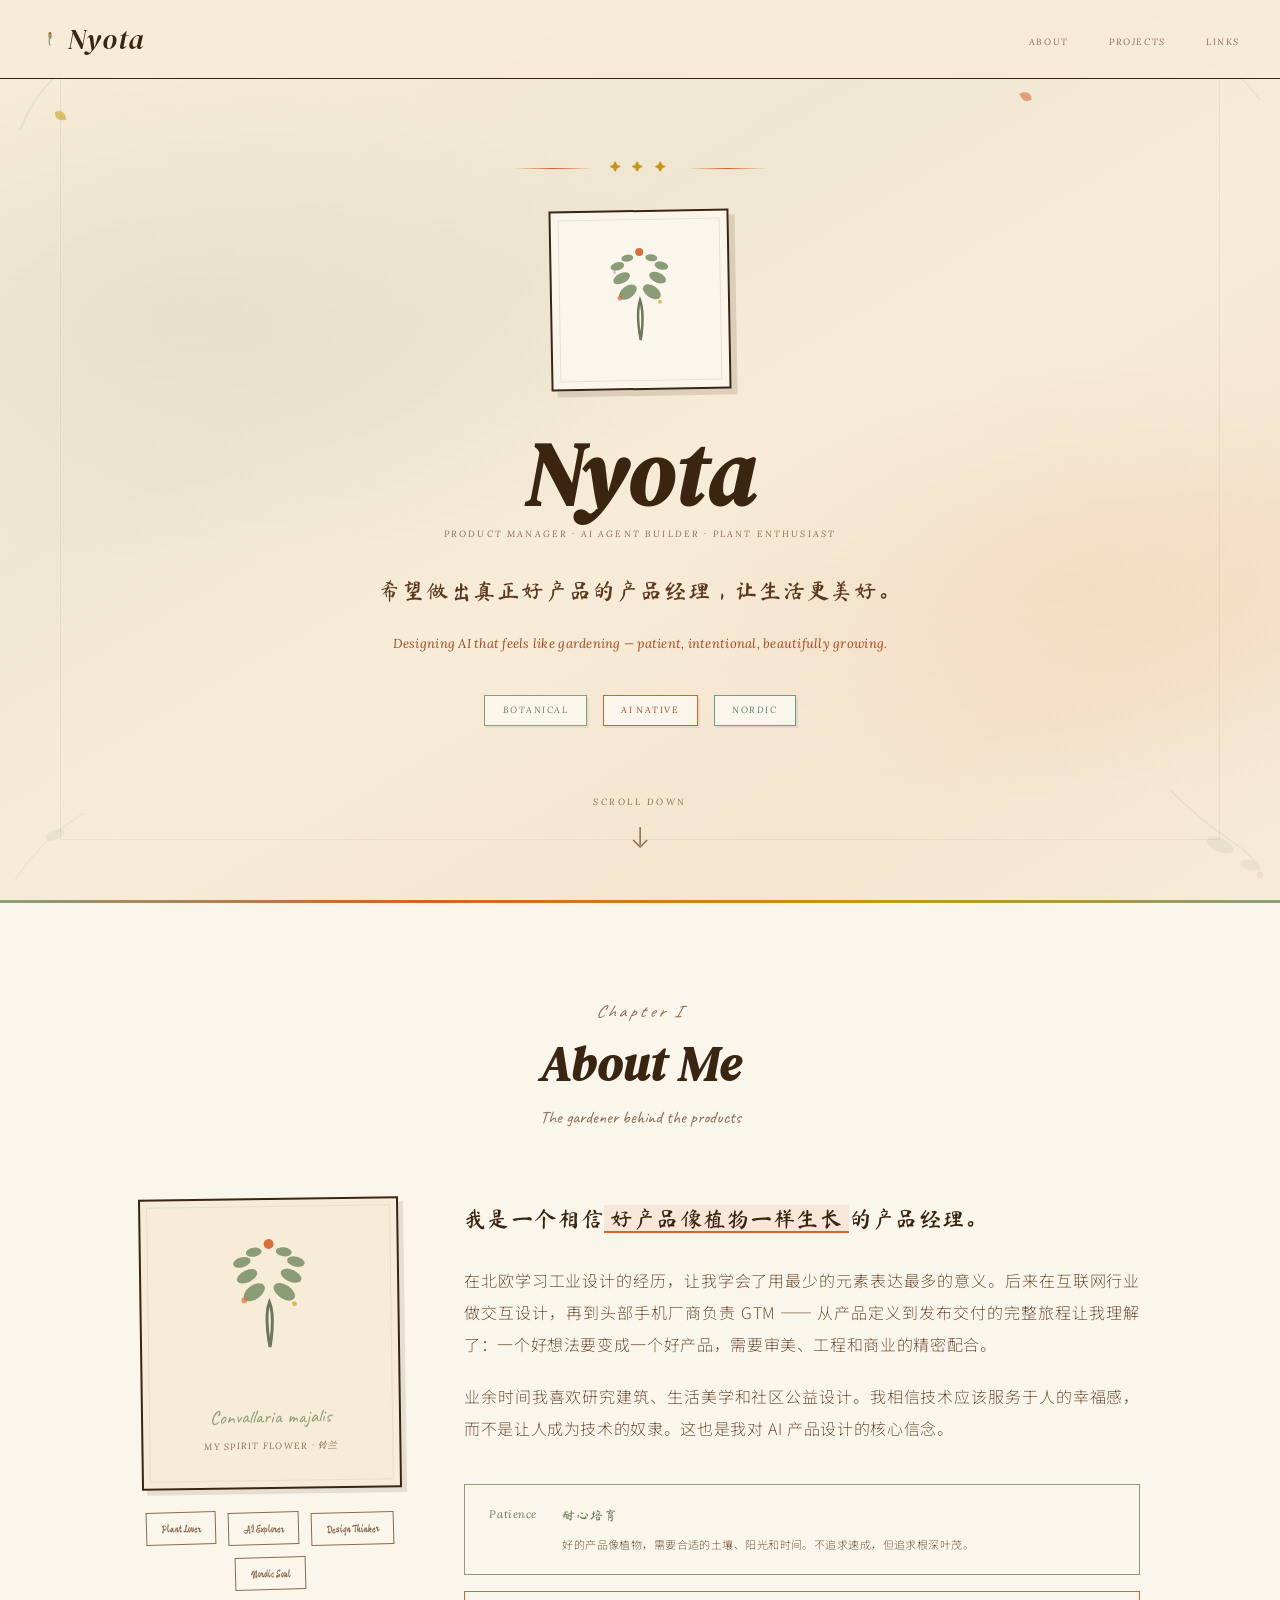
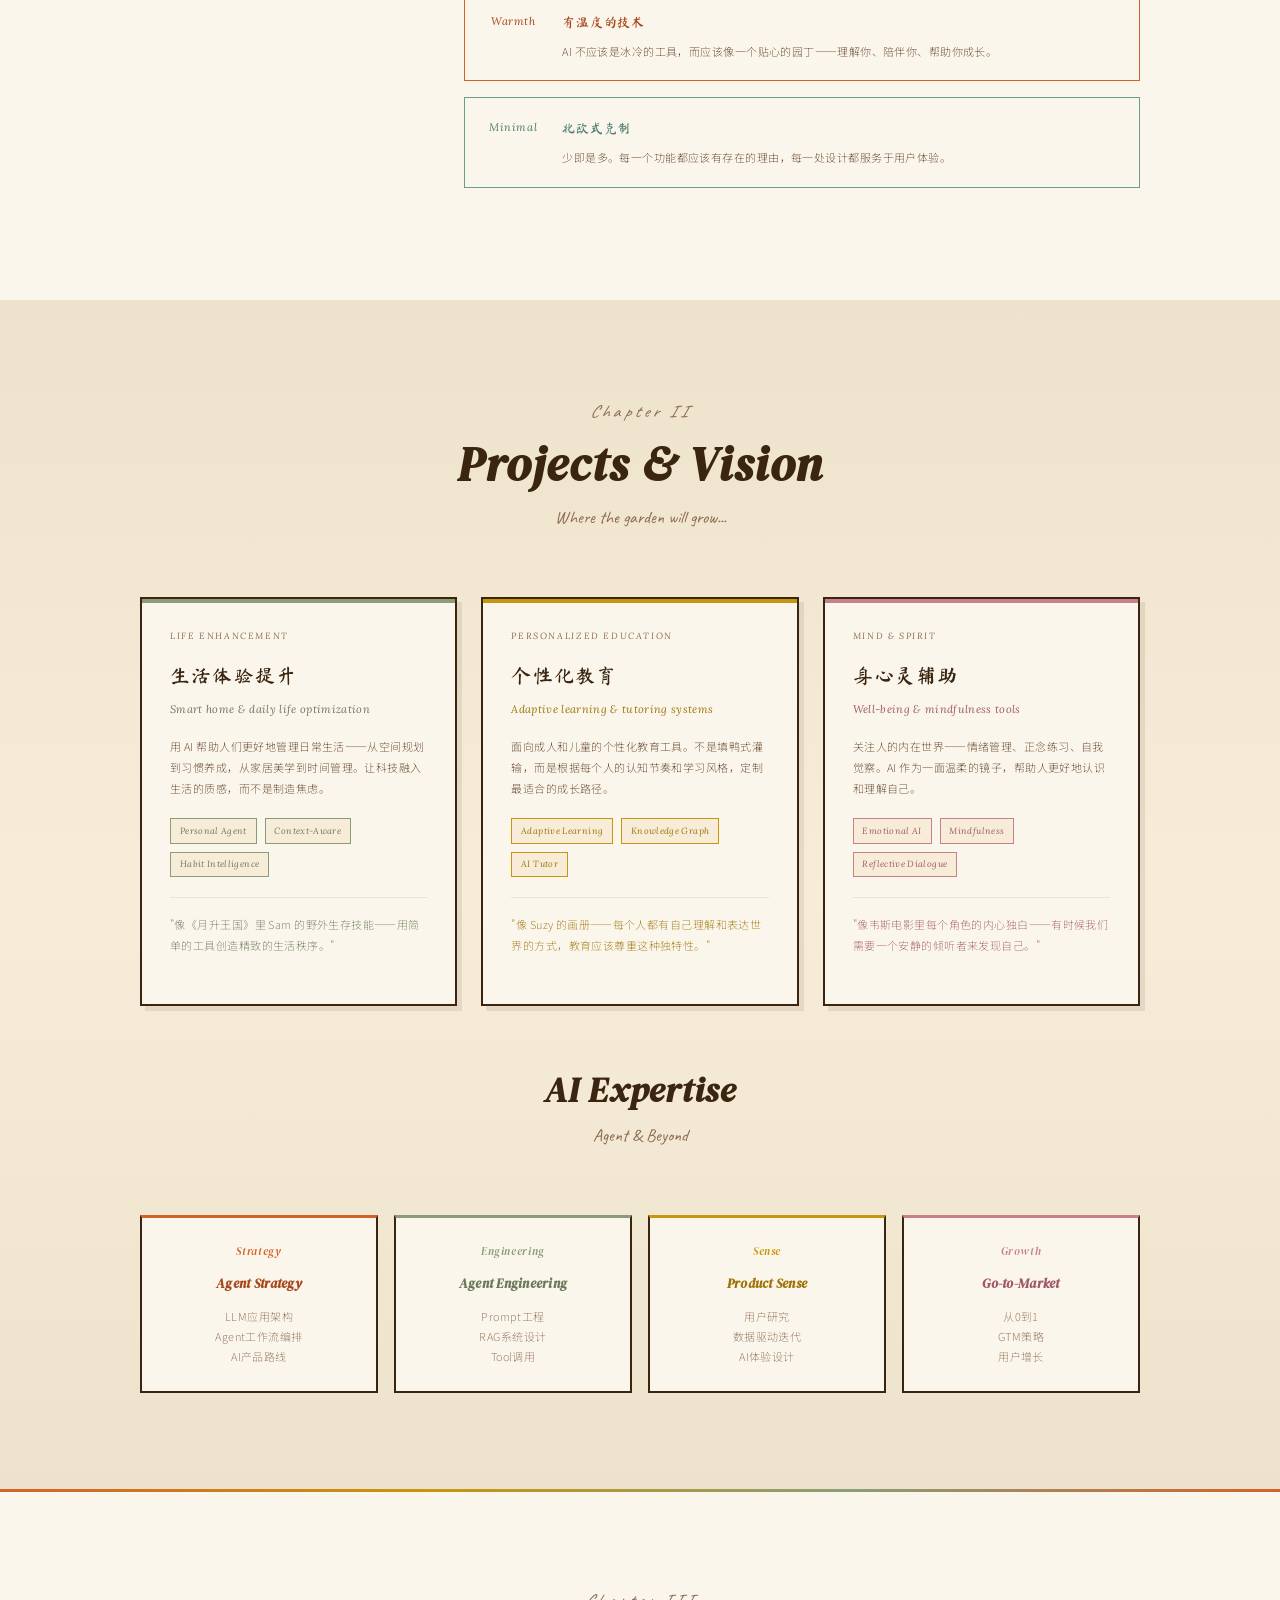
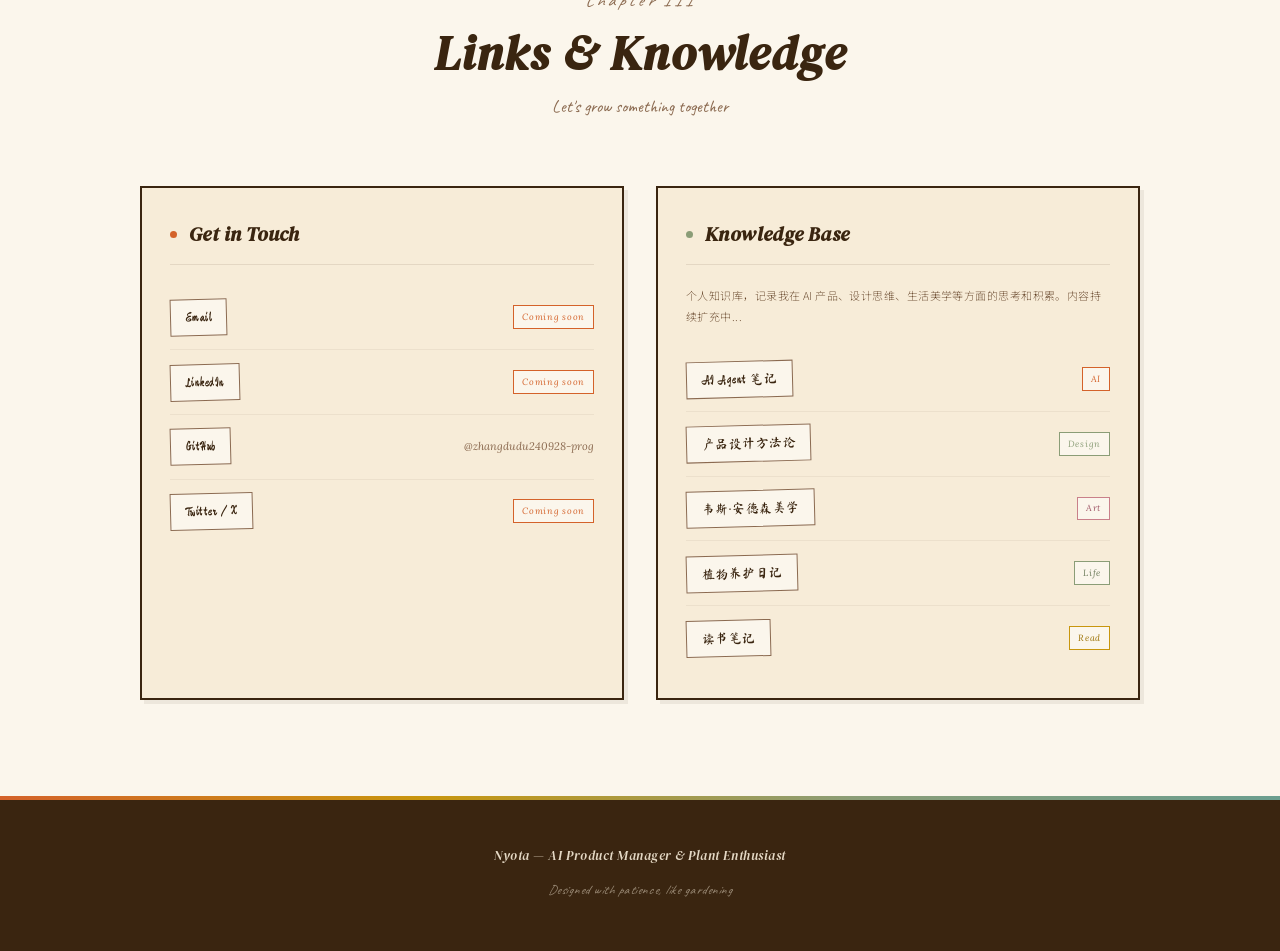
==== commit 430edcb3: "design: overhaul typography and visual system - Replace Cormorant Garamond with DM Serif Display (it" ====
--- a/index.html
+++ b/index.html
@@ -6,63 +6,74 @@
   <title>Nyota — AI Product Manager</title>
   <link rel="preconnect" href="https://fonts.googleapis.com">
   <link rel="preconnect" href="https://fonts.gstatic.com" crossorigin>
-  <link href="https://fonts.googleapis.com/css2?family=Playfair+Display:wght@400;700;900&family=Inter:wght@300;400;500;600&family=Caveat:wght@400;500&family=Noto+Serif+SC:wght@400;500;600;700&family=Noto+Sans+SC:wght@300;400;500&display=swap" rel="stylesheet">
+  <link href="https://fonts.googleapis.com/css2?family=DM+Serif+Display:ital@0;1&family=Lora:ital,wght@0,400;1,400&family=Caveat:wght@500&family=Ma+Shan+Zheng&family=Noto+Serif+SC:wght@300;400;500&family=Noto+Sans+SC:wght@100;200;300&display=swap" rel="stylesheet">
   <style>
-    /* === Wes Anderson × Nordic × Botanical Palette === */
     :root {
-      --wa-cream: #F4EDE4;
-      --wa-cream-dark: #E8E0D5;
-      --wa-salmon: #E07A5F;
-      --wa-salmon-deep: #C85A3E;
-      --wa-salmon-light: rgba(224, 122, 95, 0.12);
-      --wa-blue: #81B29A;
-      --wa-blue-deep: #5E8B72;
-      --wa-blue-light: rgba(129, 178, 154, 0.1);
-      --wa-mustard: #E9C46A;
-      --wa-mustard-deep: #D4A83A;
-      --wa-rose: #D4A5A5;
-      --wa-rose-deep: #B88888;
-      --wa-brown: #3D3229;
-      --wa-brown-light: #5A4D42;
-      --wa-brown-muted: #8B7D6B;
-      --wa-sage: #7A8B6E;
-      --wa-sage-deep: #5E6B54;
-      --wa-sage-light: rgba(122, 139, 110, 0.08);
-      --font-display: 'Playfair Display', 'Noto Serif SC', Georgia, serif;
-      --font-body: 'Inter', 'Noto Sans SC', -apple-system, sans-serif;
-      --font-hand: 'Caveat', cursive;
-      --font-chinese: 'Noto Serif SC', 'Noto Sans SC', serif;
-    }
-
-    * {
-      margin: 0;
-      padding: 0;
-      box-sizing: border-box;
-    }
-
-    html {
-      scroll-behavior: smooth;
-    }
+      --cream:        #F7ECD8;
+      --cream-dark:   #EDE3CC;
+      --cream-light:  #FBF6EC;
+      --orange:       #D4622A;
+      --orange-deep:  #A8461A;
+      --orange-light: rgba(212, 98, 42, 0.10);
+      --sage:         #8B9D77;
+      --sage-deep:    #6A7A59;
+      --mustard:      #C8960E;
+      --mustard-deep: #9E7408;
+      --rose:         #C9808A;
+      --rose-deep:    #A05868;
+      --teal:         #6B9E8F;
+      --teal-deep:    #4E7E70;
+      --brown:        #3A2510;
+      --brown-mid:    #5C3A1E;
+      --brown-muted:  #8B6A50;
+
+      /* type scale — 7 stops, no fractional px */
+      --t-xs:   9px;
+      --t-sm:  11px;
+      --t-md:  13px;
+      --t-base:16px;
+      --t-lg:  20px;
+      --t-xl:  28px;
+      --t-2xl: clamp(2.5rem, 8vw, 5.5rem);
+
+      /* fonts */
+      --f-display: 'DM Serif Display', Georgia, serif;
+      --f-serif:   'Lora', Georgia, serif;
+      --f-hand:    'Caveat', cursive;
+      --f-kai:     'Ma Shan Zheng', cursive;
+      --f-zh-body: 'Noto Sans SC', sans-serif;
+      --f-zh-head: 'Noto Serif SC', serif;
+    }
+
+    * { margin: 0; padding: 0; box-sizing: border-box; }
+    html { scroll-behavior: smooth; }
 
     body {
-      font-family: var(--font-body);
-      background: var(--wa-cream);
-      color: var(--wa-brown);
+      font-family: var(--f-zh-body);
+      font-weight: 200;
+      background: var(--cream);
+      color: var(--brown);
       line-height: 1.8;
-      font-size: 16px;
-    }
-
-    /* === Navigation === */
+      font-size: var(--t-base);
+    }
+
+    /* ── Falling Leaves ── */
+    #leaves-canvas {
+      position: fixed;
+      inset: 0;
+      pointer-events: none;
+      z-index: 50;
+    }
+
+    /* ── Navigation ── */
     nav {
       position: fixed;
-      top: 0;
-      left: 0;
-      right: 0;
+      top: 0; left: 0; right: 0;
       z-index: 100;
-      background: rgba(244, 237, 228, 0.95);
-      backdrop-filter: blur(10px);
-      border-bottom: 2px solid var(--wa-brown);
-      padding: 1rem 2rem;
+      background: rgba(247, 236, 216, 0.96);
+      backdrop-filter: blur(12px);
+      border-bottom: 1.5px solid var(--brown);
+      padding: 0.85rem 2rem;
     }
 
     nav .container {
@@ -74,11 +85,12 @@
     }
 
     .logo {
-      font-family: var(--font-display);
-      font-size: 1.5rem;
-      font-weight: 700;
-      color: var(--wa-brown);
+      font-family: var(--f-display);
+      font-style: italic;
+      font-size: var(--t-xl);
+      color: var(--brown);
       text-decoration: none;
+      letter-spacing: 0.03em;
       display: flex;
       align-items: center;
       gap: 0.5rem;
@@ -86,9 +98,8 @@
 
     .logo::before {
       content: '';
-      width: 24px;
-      height: 24px;
-      background: url("data:image/svg+xml,%3Csvg xmlns='http://www.w3.org/2000/svg' viewBox='0 0 24 24' fill='none'%3E%3Cpath d='M12 20c0 0-2-6 0-10' stroke='%237A8B6E' stroke-width='1.5'/%3E%3Cellipse cx='12' cy='8' rx='2' ry='4' fill='%238FB085'/%3E%3Ccircle cx='12' cy='5' r='1.5' fill='%23E07A5F'/%3E%3C/svg%3E") no-repeat center;
+      width: 20px; height: 20px;
+      background: url("data:image/svg+xml,%3Csvg xmlns='http://www.w3.org/2000/svg' viewBox='0 0 24 24' fill='none'%3E%3Cpath d='M12 20c0 0-2-6 0-10' stroke='%238B9D77' stroke-width='1.5'/%3E%3Cellipse cx='12' cy='8' rx='2' ry='4' fill='%238B9D77'/%3E%3Ccircle cx='12' cy='5' r='1.5' fill='%23D4622A'/%3E%3C/svg%3E") no-repeat center;
       background-size: contain;
     }
 
@@ -99,117 +110,53 @@
     }
 
     .nav-links a {
+      font-family: var(--f-serif);
+      font-style: italic;
+      font-size: var(--t-xs);
+      letter-spacing: 0.18em;
+      text-transform: uppercase;
+      color: var(--brown-muted);
       text-decoration: none;
-      color: var(--wa-brown-light);
-      font-weight: 500;
-      font-size: 0.9rem;
-      transition: all 0.3s;
+      transition: color 0.3s;
       position: relative;
-      font-family: var(--font-body);
-    }
-
-    .nav-links a:hover {
-      color: var(--wa-salmon);
-    }
+    }
+
+    .nav-links a:hover { color: var(--orange); }
 
     .nav-links a::after {
       content: '';
       position: absolute;
-      bottom: -4px;
-      left: 0;
-      width: 0;
-      height: 2px;
-      background: var(--wa-salmon);
+      bottom: -4px; left: 0;
+      width: 0; height: 1.5px;
+      background: var(--orange);
       transition: width 0.3s;
     }
 
-    .nav-links a:hover::after {
-      width: 100%;
-    }
-
-    /* === Decorative Elements === */
+    .nav-links a:hover::after { width: 100%; }
+
+    /* ── Corner Vines ── */
     .vine-decoration {
       position: absolute;
       pointer-events: none;
-      opacity: 0.15;
-    }
-
-    .vine-top-left {
-      top: 0;
-      left: 0;
-      width: 150px;
-      height: 150px;
-    }
-
-    .vine-top-right {
-      top: 0;
-      right: 0;
-      width: 120px;
-      height: 120px;
-      transform: scaleX(-1);
-    }
-
-    .vine-bottom-left {
-      bottom: 0;
-      left: 0;
-      width: 100px;
-      height: 100px;
-      transform: scaleY(-1);
-    }
-
-    .vine-bottom-right {
-      bottom: 0;
-      right: 0;
-      width: 130px;
-      height: 130px;
-      transform: scale(-1);
-    }
-
-    .floating-leaf {
-      position: absolute;
-      opacity: 0.15;
-      animation: float 6s ease-in-out infinite;
-      filter: drop-shadow(0 2px 4px rgba(0,0,0,0.1));
-    }
-
-    @keyframes float {
-      0%, 100% { 
-        transform: translateY(0) rotate(0deg) scale(1); 
-        opacity: 0.15;
-      }
-      25% {
-        transform: translateY(-15px) rotate(8deg) scale(1.05);
-        opacity: 0.2;
-      }
-      50% { 
-        transform: translateY(-30px) rotate(-5deg) scale(1); 
-        opacity: 0.12;
-      }
-      75% {
-        transform: translateY(-15px) rotate(10deg) scale(0.95);
-        opacity: 0.18;
-      }
-    }
-
-    .pattern-dots {
-      background-image: radial-gradient(circle, var(--wa-brown) 1px, transparent 1px);
-      background-size: 24px 24px;
-      opacity: 0.03;
-    }
-
-    /* === Hero Section === */
+      opacity: 0.18;
+    }
+    .vine-top-left    { top: 0; left: 0; width: 150px; height: 150px; }
+    .vine-top-right   { top: 0; right: 0; width: 120px; height: 120px; transform: scaleX(-1); }
+    .vine-bottom-left { bottom: 0; left: 0; width: 100px; height: 100px; transform: scaleY(-1); }
+    .vine-bottom-right{ bottom: 0; right: 0; width: 130px; height: 130px; transform: scale(-1); }
+
+    /* ── Hero ── */
     .hero {
       min-height: 100vh;
       display: flex;
       align-items: center;
       justify-content: center;
-      background: linear-gradient(135deg, 
-        var(--wa-cream) 0%, 
-        var(--wa-cream) 30%,
-        rgba(224, 122, 95, 0.06) 45%,
-        var(--wa-cream) 60%,
-        rgba(129, 178, 154, 0.06) 80%,
-        var(--wa-cream) 100%
+      background: linear-gradient(150deg,
+        var(--cream) 0%,
+        rgba(139,157,119,0.07) 35%,
+        var(--cream) 55%,
+        rgba(212,98,42,0.06) 80%,
+        var(--cream) 100%
       );
       position: relative;
       padding: 7rem 2rem 5rem;
@@ -218,17 +165,24 @@
 
     .hero::before {
       content: '';
+      position: absolute; inset: 0;
+      background:
+        radial-gradient(ellipse 70% 50% at 15% 35%, rgba(139,157,119,0.10) 0%, transparent 55%),
+        radial-gradient(ellipse 60% 45% at 85% 65%, rgba(212,98,42,0.07) 0%, transparent 55%);
+      pointer-events: none;
+    }
+
+    .hero::after {
+      content: '';
       position: absolute;
-      inset: 0;
-      background: 
-        radial-gradient(ellipse 80% 50% at 20% 40%, rgba(224, 122, 95, 0.08) 0%, transparent 50%),
-        radial-gradient(ellipse 60% 40% at 80% 60%, rgba(129, 178, 154, 0.06) 0%, transparent 50%);
+      inset: 60px;
+      border: 1px solid rgba(58,37,16,0.06);
       pointer-events: none;
     }
 
     .hero-content {
       text-align: center;
-      max-width: 720px;
+      max-width: 700px;
       position: relative;
       z-index: 1;
     }
@@ -244,78 +198,76 @@
     .hero-divider::before,
     .hero-divider::after {
       content: '';
-      width: 60px;
-      height: 1px;
-      background: linear-gradient(90deg, transparent, var(--wa-salmon), transparent);
+      width: 80px; height: 1px;
+      background: linear-gradient(90deg, transparent, var(--orange), transparent);
     }
 
     .hero-divider span {
-      color: var(--wa-mustard);
-      font-size: 1.2rem;
+      font-family: var(--f-serif);
+      color: var(--mustard);
+      font-size: var(--t-sm);
+      letter-spacing: 0.4em;
     }
 
     .avatar-frame {
-      width: 180px;
-      height: 180px;
+      width: 180px; height: 180px;
       margin: 0 auto 2.5rem;
-      border: 3px solid var(--wa-brown);
-      background: white;
+      border: 2.5px solid var(--brown);
+      background: var(--cream-light);
       display: flex;
       align-items: center;
       justify-content: center;
-      box-shadow: 6px 6px 0 rgba(61, 50, 41, 0.15);
+      box-shadow: 6px 6px 0 rgba(58,37,16,0.13);
       transform: rotate(-1deg);
       position: relative;
     }
 
     .avatar-frame::before {
       content: '';
-      position: absolute;
-      inset: 8px;
-      border: 1px solid var(--wa-cream-dark);
+      position: absolute; inset: 7px;
+      border: 1px solid rgba(58,37,16,0.10);
       pointer-events: none;
     }
 
-    .lily-icon {
-      width: 120px;
-      height: 120px;
-    }
+    .lily-icon { width: 120px; height: 120px; }
 
     .hero h1 {
-      font-family: var(--font-display);
-      font-size: clamp(3rem, 10vw, 6rem);
-      font-weight: 900;
-      color: var(--wa-brown);
-      margin-bottom: 0.75rem;
-      letter-spacing: -0.02em;
-      line-height: 1;
+      font-family: var(--f-display);
+      font-style: italic;
+      font-size: var(--t-2xl);
+      color: var(--brown);
+      margin-bottom: 0.5rem;
+      letter-spacing: 0.02em;
+      line-height: 1.0;
     }
 
     .hero .subtitle {
-      font-family: var(--font-body);
-      font-size: 0.75rem;
-      letter-spacing: 0.25em;
+      font-family: var(--f-serif);
+      font-style: italic;
+      font-size: var(--t-xs);
+      letter-spacing: 0.24em;
       text-transform: uppercase;
-      color: var(--wa-brown-muted);
-      margin-bottom: 2rem;
+      color: var(--brown-muted);
+      margin-bottom: 1.75rem;
     }
 
     .hero .tagline {
-      font-family: var(--font-chinese);
-      font-size: clamp(1.25rem, 3vw, 1.75rem);
-      font-weight: 500;
-      color: var(--wa-brown-light);
+      font-family: var(--f-kai);
+      font-size: clamp(1.05rem, 2.5vw, 1.4rem);
+      color: var(--brown-mid);
       margin-bottom: 1.25rem;
-      line-height: 1.6;
+      line-height: 1.9;
+      letter-spacing: 0.08em;
+    }
+
+    .hero .quote {
+      font-family: var(--f-serif);
+      font-style: italic;
+      font-size: var(--t-md);
+      color: var(--orange-deep);
+      margin-bottom: 2.5rem;
+      line-height: 1.7;
       letter-spacing: 0.02em;
-    }
-
-    .hero .quote {
-      font-family: var(--font-hand);
-      font-size: 1.4rem;
-      color: var(--wa-salmon-deep);
-      margin-bottom: 2.5rem;
-      font-style: italic;
     }
 
     .badges {
@@ -327,57 +279,53 @@
     }
 
     .badge {
-      padding: 0.5rem 1.25rem;
-      border: 2px solid;
-      font-size: 0.7rem;
-      font-weight: 600;
-      letter-spacing: 0.15em;
+      font-family: var(--f-serif);
+      font-style: italic;
+      font-size: var(--t-xs);
+      letter-spacing: 0.16em;
       text-transform: uppercase;
-      background: white;
-      box-shadow: 2px 2px 0 rgba(0,0,0,0.08);
-    }
-
-    .badge.botanical { color: var(--wa-sage); border-color: var(--wa-sage); }
-    .badge.ai { color: var(--wa-salmon); border-color: var(--wa-salmon); }
-    .badge.nordic { color: var(--wa-blue); border-color: var(--wa-blue); }
+      padding: 0.4rem 1.1rem;
+      border: 1.5px solid;
+      background: var(--cream-light);
+      box-shadow: 2px 2px 0 rgba(0,0,0,0.06);
+    }
+
+    .badge.botanical { color: var(--sage-deep);  border-color: var(--sage); }
+    .badge.ai        { color: var(--orange-deep); border-color: var(--orange); }
+    .badge.nordic    { color: var(--teal-deep);   border-color: var(--teal); }
 
     .scroll-hint {
       position: absolute;
-      bottom: 2.5rem;
-      left: 50%;
+      bottom: 2.5rem; left: 50%;
       transform: translateX(-50%);
       text-align: center;
     }
 
     .scroll-hint span {
       display: block;
-      font-size: 0.65rem;
-      letter-spacing: 0.3em;
+      font-family: var(--f-serif);
+      font-style: italic;
+      font-size: var(--t-xs);
+      letter-spacing: 0.28em;
       text-transform: uppercase;
-      color: var(--wa-brown-muted);
+      color: var(--brown-muted);
       margin-bottom: 0.75rem;
     }
 
     .scroll-hint svg {
-      color: var(--wa-brown-muted);
+      color: var(--brown-muted);
       animation: bounce 2s infinite;
     }
 
     @keyframes bounce {
       0%, 100% { transform: translateY(0); }
-      50% { transform: translateY(8px); }
-    }
-
-    /* === Section Styles === */
-    section {
-      padding: 6rem 2rem;
-      position: relative;
-    }
-
-    .container {
-      max-width: 1000px;
-      margin: 0 auto;
-    }
+      50%       { transform: translateY(8px); }
+    }
+
+    /* ── Sections ── */
+    section { padding: 6rem 2rem; position: relative; }
+
+    .container { max-width: 1000px; margin: 0 auto; }
 
     .section-header {
       text-align: center;
@@ -385,86 +333,86 @@
     }
 
     .chapter-num {
-      font-family: var(--font-display);
-      font-size: 0.9rem;
-      color: var(--wa-brown-muted);
-      margin-bottom: 0.75rem;
-      letter-spacing: 0.1em;
+      font-family: var(--f-serif);
+      font-style: italic;
+      font-size: var(--t-sm);
+      color: var(--orange);
+      margin-bottom: 0.6rem;
+      letter-spacing: 0.18em;
     }
 
     .section-header h2 {
-      font-family: var(--font-display);
-      font-size: clamp(2.25rem, 5vw, 3.25rem);
-      font-weight: 700;
-      color: var(--wa-brown);
-      margin-bottom: 0.75rem;
-      line-height: 1.2;
+      font-family: var(--f-display);
+      font-style: italic;
+      font-size: clamp(2rem, 5vw, 3rem);
+      color: var(--brown);
+      margin-bottom: 0.6rem;
+      line-height: 1.15;
+      letter-spacing: 0.02em;
     }
 
     .section-header p {
-      font-family: var(--font-hand);
-      font-size: 1.3rem;
-      color: var(--wa-brown-muted);
-    }
-
-    /* === About Section === */
+      font-family: var(--f-hand);
+      font-size: 1.1rem;
+      color: var(--brown-muted);
+    }
+
+    /* ── About ── */
     .about {
-      background: white;
+      background: var(--cream-light);
       position: relative;
     }
 
     .about::before {
       content: '';
-      position: absolute;
-      top: 0;
-      left: 0;
-      right: 0;
-      height: 200px;
-      background: url("data:image/svg+xml,%3Csvg xmlns='http://www.w3.org/2000/svg' viewBox='0 0 100 100'%3E%3Cpath d='M10,50 Q30,20 50,50 T90,50' fill='none' stroke='%237A8B6E' stroke-width='0.5' opacity='0.1'/%3E%3C/svg%3E") repeat-x;
-      background-size: 100px 100px;
-      opacity: 0.5;
+      position: absolute; top: 0; left: 0; right: 0;
+      height: 3px;
+      background: linear-gradient(90deg, var(--sage), var(--orange), var(--mustard), var(--sage));
     }
 
     .about-grid {
       display: grid;
-      grid-template-columns: 280px 1fr;
+      grid-template-columns: 260px 1fr;
       gap: 4rem;
       align-items: start;
     }
 
-    .about-sidebar {
-      position: sticky;
-      top: 100px;
-    }
+    .about-sidebar { position: sticky; top: 100px; }
 
     .about-card {
-      border: 2px solid var(--wa-brown);
+      border: 2px solid var(--brown);
       padding: 2rem;
-      background: var(--wa-cream);
+      background: var(--cream);
       text-align: center;
-      box-shadow: 4px 4px 0 rgba(61, 50, 41, 0.1);
-      transform: rotate(-0.5deg);
+      box-shadow: 5px 5px 0 rgba(58,37,16,0.11);
+      transform: rotate(-0.8deg);
       margin-bottom: 1.5rem;
-    }
-
-    .about-card .lily-icon {
-      width: 140px;
-      height: 140px;
-      margin-bottom: 1.25rem;
-    }
+      position: relative;
+    }
+
+    .about-card::after {
+      content: '';
+      position: absolute; inset: 6px;
+      border: 1px solid rgba(58,37,16,0.07);
+      pointer-events: none;
+    }
+
+    .about-card .lily-icon { width: 140px; height: 140px; margin-bottom: 1.25rem; }
 
     .about-card .latin {
-      font-family: var(--font-hand);
-      font-size: 1.25rem;
-      color: var(--wa-sage);
+      font-family: var(--f-hand);
+      font-size: 1.2rem;
+      color: var(--sage);
       margin-bottom: 0.25rem;
     }
 
     .about-card .note {
-      font-size: 0.7rem;
-      letter-spacing: 0.15em;
+      font-family: var(--f-serif);
+      font-style: italic;
+      font-size: var(--t-xs);
+      letter-spacing: 0.14em;
       text-transform: uppercase;
-      color: var(--wa-brown-muted);
+      color: var(--brown-muted);
     }
 
     .labels {
@@ -475,88 +423,96 @@
     }
 
     .label {
-      padding: 0.4rem 1rem;
-      border: 1px solid var(--wa-brown-muted);
-      font-size: 0.8rem;
-      color: var(--wa-brown-muted);
-      background: white;
+      font-family: var(--f-kai);
+      font-size: var(--t-sm);
+      padding: 0.35rem 0.9rem;
+      border: 1px solid var(--brown-muted);
+      color: var(--brown-muted);
+      background: var(--cream-light);
       transform: rotate(-1.5deg);
-      font-family: var(--font-body);
     }
 
     .about-text h3 {
-      font-family: var(--font-chinese);
-      font-size: 1.5rem;
-      font-weight: 600;
+      font-family: var(--f-kai);
+      font-size: 1.4rem;
+      font-weight: 400;
       margin-bottom: 1.5rem;
-      color: var(--wa-brown);
-      line-height: 1.8;
+      color: var(--brown);
+      line-height: 1.9;
+      letter-spacing: 0.06em;
     }
 
     .about-text p {
+      font-family: var(--f-zh-body);
+      font-weight: 200;
+      font-size: var(--t-base);
+      color: var(--brown-mid);
+      line-height: 2.0;
       margin-bottom: 1.25rem;
-      color: var(--wa-brown-light);
-      font-size: 1rem;
-      line-height: 1.9;
       text-align: justify;
+      letter-spacing: 0.04em;
     }
 
     .highlight {
-      background: var(--wa-salmon-light);
-      padding: 0.15rem 0.4rem;
-      border-bottom: 2px solid var(--wa-salmon);
-      font-weight: 500;
-    }
-
-    .beliefs {
-      margin-top: 2.5rem;
-    }
+      background: var(--orange-light);
+      padding: 0.1rem 0.35rem;
+      border-bottom: 2px solid var(--orange);
+      font-weight: 300;
+    }
+
+    .beliefs { margin-top: 2.5rem; }
 
     .belief-card {
       display: flex;
       gap: 1.25rem;
-      padding: 1.25rem;
+      padding: 1.2rem;
       margin-bottom: 1rem;
       border: 1.5px solid;
-      background: white;
+      background: var(--cream-light);
       transition: transform 0.3s, box-shadow 0.3s;
     }
 
     .belief-card:hover {
       transform: translateY(-2px);
-      box-shadow: 4px 4px 0 rgba(0,0,0,0.06);
-    }
-
-    .belief-card.sage { border-color: var(--wa-sage); }
-    .belief-card.salmon { border-color: var(--wa-salmon); }
-    .belief-card.blue { border-color: var(--wa-blue); }
+      box-shadow: 4px 4px 0 rgba(0,0,0,0.05);
+    }
+
+    .belief-card.sage   { border-color: var(--sage); }
+    .belief-card.salmon { border-color: var(--orange); }
+    .belief-card.blue   { border-color: var(--teal); }
 
     .belief-icon {
-      font-family: var(--font-hand);
-      font-size: 1.75rem;
-      min-width: 50px;
+      font-family: var(--f-serif);
+      font-style: italic;
+      font-size: var(--t-sm);
+      min-width: 58px;
       text-align: center;
+      line-height: 1.5;
+      letter-spacing: 0.05em;
+      padding-top: 2px;
     }
 
     .belief-card h4 {
-      font-family: var(--font-chinese);
-      font-size: 1.1rem;
-      font-weight: 600;
-      margin-bottom: 0.5rem;
+      font-family: var(--f-kai);
+      font-size: var(--t-md);
+      font-weight: 400;
+      margin-bottom: 0.4rem;
+      letter-spacing: 0.06em;
     }
 
     .belief-card p {
-      font-size: 0.95rem;
-      color: var(--wa-brown-light);
+      font-family: var(--f-zh-body);
+      font-weight: 200;
+      font-size: var(--t-sm);
+      color: var(--brown-mid);
       margin: 0;
-      text-align: left;
-      line-height: 1.7;
-    }
-
-    /* === Projects Section === */
+      line-height: 1.85;
+      letter-spacing: 0.04em;
+    }
+
+    /* ── Projects ── */
     .projects {
-      background: linear-gradient(180deg, var(--wa-cream-dark) 0%, var(--wa-cream) 50%, var(--wa-cream-dark) 100%);
-      position: relative;
+      background: linear-gradient(180deg, var(--cream-dark) 0%, var(--cream) 50%, var(--cream-dark) 100%);
     }
 
     .project-grid {
@@ -566,62 +522,65 @@
     }
 
     .project-card {
-      background: white;
-      border: 2px solid var(--wa-brown);
+      background: var(--cream-light);
+      border: 2px solid var(--brown);
       padding: 1.75rem;
       position: relative;
-      box-shadow: 4px 4px 0 rgba(61, 50, 41, 0.08);
+      box-shadow: 5px 5px 0 rgba(58,37,16,0.09);
       transition: transform 0.3s;
     }
 
-    .project-card:hover {
-      transform: translateY(-4px);
-    }
+    .project-card:hover { transform: translateY(-4px); }
 
     .project-card::before {
       content: '';
-      position: absolute;
-      top: 0;
-      left: 0;
-      right: 0;
+      position: absolute; top: 0; left: 0; right: 0;
       height: 4px;
     }
 
-    .project-card.life::before { background: var(--wa-blue); }
-    .project-card.edu::before { background: var(--wa-mustard); }
-    .project-card.mind::before { background: var(--wa-rose); }
+    .project-card.life::before  { background: var(--sage); }
+    .project-card.edu::before   { background: var(--mustard); }
+    .project-card.mind::before  { background: var(--rose); }
 
     .project-card .category {
-      font-size: 0.65rem;
-      letter-spacing: 0.15em;
+      font-family: var(--f-serif);
+      font-style: italic;
+      font-size: var(--t-xs);
+      letter-spacing: 0.18em;
       text-transform: uppercase;
-      color: var(--wa-brown-muted);
+      color: var(--brown-muted);
       margin-bottom: 0.75rem;
     }
 
     .project-card h3 {
-      font-family: var(--font-chinese);
-      font-size: 1.35rem;
-      font-weight: 600;
-      margin-bottom: 0.5rem;
-      color: var(--wa-brown);
+      font-family: var(--f-kai);
+      font-size: 1.25rem;
+      font-weight: 400;
+      margin-bottom: 0.4rem;
+      color: var(--brown);
+      letter-spacing: 0.06em;
     }
 
     .project-card .desc-simple {
-      font-family: var(--font-hand);
-      font-size: 1.15rem;
+      font-family: var(--f-serif);
+      font-style: italic;
+      font-size: var(--t-sm);
       margin-bottom: 1rem;
-    }
-
-    .project-card.life .desc-simple { color: var(--wa-blue-deep); }
-    .project-card.edu .desc-simple { color: var(--wa-mustard-deep); }
-    .project-card.mind .desc-simple { color: var(--wa-rose-deep); }
-
-    .project-card p {
-      font-size: 0.9rem;
-      color: var(--wa-brown-light);
+      letter-spacing: 0.03em;
+    }
+
+    .project-card.life .desc-simple  { color: var(--sage-deep); }
+    .project-card.edu .desc-simple   { color: var(--mustard-deep); }
+    .project-card.mind .desc-simple  { color: var(--rose-deep); }
+
+    .project-card > p {
+      font-family: var(--f-zh-body);
+      font-weight: 200;
+      font-size: var(--t-sm);
+      color: var(--brown-mid);
       margin-bottom: 1.25rem;
-      line-height: 1.75;
+      line-height: 1.9;
+      letter-spacing: 0.04em;
     }
 
     .ai-tags {
@@ -632,30 +591,29 @@
     }
 
     .ai-tag {
-      font-size: 0.65rem;
-      padding: 0.25rem 0.6rem;
+      font-family: var(--f-serif);
+      font-style: italic;
+      font-size: var(--t-xs);
+      padding: 0.22rem 0.55rem;
       border: 1px solid;
-      font-family: monospace;
-      background: white;
-    }
-
-    .project-card.life .ai-tag { border-color: var(--wa-blue); color: var(--wa-blue-deep); }
-    .project-card.edu .ai-tag { border-color: var(--wa-mustard); color: var(--wa-mustard-deep); }
-    .project-card.mind .ai-tag { border-color: var(--wa-rose); color: var(--wa-rose-deep); }
+      background: var(--cream);
+      letter-spacing: 0.04em;
+    }
+
+    .project-card.life .ai-tag  { border-color: var(--sage);    color: var(--sage-deep); }
+    .project-card.edu .ai-tag   { border-color: var(--mustard); color: var(--mustard-deep); }
+    .project-card.mind .ai-tag  { border-color: var(--rose);    color: var(--rose-deep); }
 
     .wes-note {
-      font-family: var(--font-hand);
+      font-family: var(--f-hand);
       font-size: 1rem;
-      font-style: italic;
       padding-top: 1rem;
-      border-top: 1px solid rgba(61, 50, 41, 0.1);
-      line-height: 1.5;
-    }
-
-    /* === Skills === */
-    .skills-section {
-      margin-top: 4rem;
-    }
+      border-top: 1px solid rgba(58,37,16,0.09);
+      line-height: 1.6;
+    }
+
+    /* ── Skills ── */
+    .skills-section { margin-top: 4rem; }
 
     .skills-grid {
       display: grid;
@@ -664,44 +622,54 @@
     }
 
     .skill-card {
-      background: white;
-      border: 2px solid var(--wa-brown);
+      background: var(--cream-light);
+      border: 2px solid var(--brown);
+      border-top-width: 3px;
       padding: 1.5rem;
       text-align: center;
-      border-top-width: 3px;
       transition: transform 0.3s;
     }
 
-    .skill-card:hover {
-      transform: translateY(-3px);
-    }
+    .skill-card:hover { transform: translateY(-3px); }
 
     .skill-card .skill-icon {
-      font-family: var(--font-hand);
-      font-size: 2rem;
+      font-family: var(--f-display);
+      font-style: italic;
+      font-size: var(--t-sm);
+      letter-spacing: 0.06em;
+      margin-bottom: 0.6rem;
+      display: block;
+    }
+
+    .skill-card h4 {
+      font-family: var(--f-display);
+      font-style: italic;
+      font-size: var(--t-md);
       margin-bottom: 0.75rem;
-      display: block;
-    }
-
-    .skill-card h4 {
-      font-family: var(--font-display);
-      font-size: 0.95rem;
-      font-weight: 700;
-      margin-bottom: 0.75rem;
+      letter-spacing: 0.02em;
     }
 
     .skill-card p {
-      font-size: 0.75rem;
-      font-family: monospace;
-      color: var(--wa-brown-muted);
+      font-family: var(--f-zh-body);
+      font-weight: 200;
+      font-size: var(--t-sm);
+      color: var(--brown-muted);
       white-space: pre-line;
-      line-height: 1.6;
-    }
-
-    /* === Links Section === */
+      line-height: 1.8;
+      letter-spacing: 0.04em;
+    }
+
+    /* ── Links ── */
     .links {
-      background: white;
+      background: var(--cream-light);
       position: relative;
+    }
+
+    .links::before {
+      content: '';
+      position: absolute; top: 0; left: 0; right: 0;
+      height: 3px;
+      background: linear-gradient(90deg, var(--orange), var(--mustard), var(--sage), var(--orange));
     }
 
     .links-grid {
@@ -711,84 +679,93 @@
     }
 
     .link-card {
-      border: 2px solid var(--wa-brown);
+      border: 2px solid var(--brown);
       padding: 1.75rem;
-      background: var(--wa-cream);
-      box-shadow: 4px 4px 0 rgba(61, 50, 41, 0.06);
+      background: var(--cream);
+      box-shadow: 4px 4px 0 rgba(58,37,16,0.07);
     }
 
     .link-card h3 {
-      font-family: var(--font-display);
-      font-size: 1.15rem;
-      font-weight: 700;
+      font-family: var(--f-display);
+      font-style: italic;
+      font-size: var(--t-lg);
+      color: var(--brown);
       margin-bottom: 1.25rem;
       padding-bottom: 0.75rem;
-      border-bottom: 2px solid rgba(61, 50, 41, 0.1);
+      border-bottom: 1.5px solid rgba(58,37,16,0.10);
       display: flex;
       align-items: center;
       gap: 0.75rem;
+      letter-spacing: 0.02em;
     }
 
     .link-card h3::before {
       content: '';
-      width: 8px;
-      height: 8px;
+      width: 7px; height: 7px;
       border-radius: 50%;
-    }
-
-    .link-card.contact h3::before { background: var(--wa-salmon); }
-    .link-card.knowledge h3::before { background: var(--wa-blue); }
+      flex-shrink: 0;
+    }
+
+    .link-card.contact h3::before   { background: var(--orange); }
+    .link-card.knowledge h3::before { background: var(--sage); }
 
     .link-intro {
-      font-size: 0.9rem;
-      color: var(--wa-brown-light);
+      font-family: var(--f-zh-body);
+      font-weight: 200;
+      font-size: var(--t-sm);
+      color: var(--brown-mid);
       margin-bottom: 1.25rem;
-      line-height: 1.7;
+      line-height: 1.9;
+      letter-spacing: 0.04em;
     }
 
     .link-item {
       display: flex;
       justify-content: space-between;
       align-items: center;
-      padding: 0.875rem 0;
-      border-bottom: 1px solid rgba(61, 50, 41, 0.06);
+      padding: 0.85rem 0;
+      border-bottom: 1px solid rgba(58,37,16,0.06);
       transition: background 0.2s;
     }
 
     .link-item:hover {
-      background: rgba(255,255,255,0.5);
+      background: rgba(255,255,255,0.55);
       margin: 0 -0.5rem;
       padding-left: 0.5rem;
       padding-right: 0.5rem;
-      border-radius: 4px;
-    }
-
-    .link-item:last-child {
-      border-bottom: none;
-    }
+      border-radius: 3px;
+    }
+
+    .link-item:last-child { border-bottom: none; }
 
     .link-item .label {
-      font-size: 0.85rem;
-      color: var(--wa-brown);
-      font-weight: 500;
+      font-family: var(--f-kai);
+      font-size: var(--t-md);
+      color: var(--brown);
+      letter-spacing: 0.04em;
     }
 
     .link-item .value {
-      font-size: 0.8rem;
-      color: var(--wa-brown-muted);
+      font-family: var(--f-serif);
+      font-style: italic;
+      font-size: var(--t-sm);
+      color: var(--brown-muted);
     }
 
     .link-item .tag {
-      font-size: 0.65rem;
-      padding: 0.2rem 0.5rem;
+      font-family: var(--f-serif);
+      font-style: italic;
+      font-size: var(--t-xs);
+      padding: 0.18rem 0.5rem;
       border: 1px solid;
-      background: white;
-    }
-
-    /* === Footer === */
+      background: var(--cream-light);
+      letter-spacing: 0.08em;
+    }
+
+    /* ── Footer ── */
     footer {
-      background: var(--wa-brown);
-      color: var(--wa-cream);
+      background: var(--brown);
+      color: var(--cream);
       text-align: center;
       padding: 3rem 2rem;
       position: relative;
@@ -796,81 +773,47 @@
 
     footer::before {
       content: '';
-      position: absolute;
-      top: 0;
-      left: 0;
-      right: 0;
+      position: absolute; top: 0; left: 0; right: 0;
       height: 4px;
-      background: linear-gradient(90deg, var(--wa-salmon), var(--wa-mustard), var(--wa-blue), var(--wa-rose));
+      background: linear-gradient(90deg, var(--orange), var(--mustard), var(--sage), var(--teal));
     }
 
     footer p {
-      font-size: 0.9rem;
+      font-family: var(--f-display);
+      font-style: italic;
+      font-size: var(--t-md);
       opacity: 0.9;
-      font-family: var(--font-display);
+      letter-spacing: 0.04em;
     }
 
     footer .sub {
       margin-top: 0.75rem;
-      font-size: 0.75rem;
-      opacity: 0.6;
-      font-family: var(--font-hand);
-    }
-
-    /* === Mobile === */
+      font-family: var(--f-hand);
+      font-size: var(--t-md);
+      opacity: 0.5;
+    }
+
+    /* ── Mobile ── */
     @media (max-width: 900px) {
-      .about-grid {
-        grid-template-columns: 1fr;
-      }
-
-      .about-sidebar {
-        position: static;
-        display: flex;
-        gap: 2rem;
-        align-items: center;
-      }
-
-      .project-grid {
-        grid-template-columns: 1fr;
-      }
-
-      .skills-grid {
-        grid-template-columns: repeat(2, 1fr);
-      }
-
-      .links-grid {
-        grid-template-columns: 1fr;
-      }
+      .about-grid { grid-template-columns: 1fr; }
+      .about-sidebar { position: static; display: flex; gap: 2rem; align-items: center; }
+      .project-grid { grid-template-columns: 1fr; }
+      .skills-grid { grid-template-columns: repeat(2, 1fr); }
+      .links-grid { grid-template-columns: 1fr; }
     }
 
     @media (max-width: 600px) {
-      .nav-links {
-        gap: 1.25rem;
-      }
-
-      .nav-links a {
-        font-size: 0.8rem;
-      }
-
-      .skills-grid {
-        grid-template-columns: 1fr;
-      }
-
-      .about-sidebar {
-        flex-direction: column;
-      }
-
-      .hero {
-        padding: 6rem 1.5rem 4rem;
-      }
-
-      section {
-        padding: 4rem 1.5rem;
-      }
+      .nav-links { gap: 1.25rem; }
+      .skills-grid { grid-template-columns: 1fr; }
+      .about-sidebar { flex-direction: column; }
+      .hero { padding: 6rem 1.5rem 4rem; }
+      section { padding: 4rem 1.5rem; }
     }
   </style>
 </head>
 <body>
+  <canvas id="leaves-canvas"></canvas>
+
   <!-- Navigation -->
   <nav>
     <div class="container">
@@ -885,68 +828,51 @@
 
   <!-- Hero -->
   <section class="hero">
-    <!-- Decorative vines -->
     <svg class="vine-decoration vine-top-left" viewBox="0 0 150 150" fill="none">
-      <path d="M20,130 Q40,80 80,60 T130,20" stroke="#7A8B6E" stroke-width="2" fill="none" opacity="0.6"/>
-      <ellipse cx="85" cy="55" rx="15" ry="8" fill="#8FB085" transform="rotate(-30 85 55)" opacity="0.7"/>
-      <ellipse cx="120" cy="30" rx="12" ry="6" fill="#9EAE90" transform="rotate(-20 120 30)" opacity="0.6"/>
-      <circle cx="130" cy="20" r="4" fill="#E07A5F" opacity="0.5"/>
+      <path d="M20,130 Q40,80 80,60 T130,20" stroke="#8B9D77" stroke-width="2" fill="none" opacity="0.7"/>
+      <ellipse cx="85" cy="55" rx="15" ry="8" fill="#8B9D77" transform="rotate(-30 85 55)" opacity="0.7"/>
+      <ellipse cx="120" cy="30" rx="12" ry="6" fill="#8B9D77" transform="rotate(-20 120 30)" opacity="0.6"/>
+      <circle cx="130" cy="20" r="4" fill="#D4622A" opacity="0.6"/>
     </svg>
     <svg class="vine-decoration vine-top-right" viewBox="0 0 120 120" fill="none">
-      <path d="M20,100 Q50,60 90,40 T110,15" stroke="#7A8B6E" stroke-width="1.5" fill="none" opacity="0.5"/>
-      <ellipse cx="70" cy="50" rx="12" ry="6" fill="#8FB085" transform="rotate(-25 70 50)" opacity="0.6"/>
-      <circle cx="110" cy="15" r="3" fill="#E9C46A" opacity="0.4"/>
+      <path d="M20,100 Q50,60 90,40 T110,15" stroke="#8B9D77" stroke-width="1.5" fill="none" opacity="0.6"/>
+      <ellipse cx="70" cy="50" rx="12" ry="6" fill="#8B9D77" transform="rotate(-25 70 50)" opacity="0.6"/>
+      <circle cx="110" cy="15" r="3" fill="#C8960E" opacity="0.5"/>
     </svg>
     <svg class="vine-decoration vine-bottom-left" viewBox="0 0 100 100" fill="none">
-      <path d="M15,20 Q35,50 60,70 T85,85" stroke="#7A8B6E" stroke-width="1.5" fill="none" opacity="0.5"/>
-      <ellipse cx="55" cy="65" rx="10" ry="5" fill="#8FB085" transform="rotate(20 55 65)" opacity="0.6"/>
+      <path d="M15,20 Q35,50 60,70 T85,85" stroke="#8B9D77" stroke-width="1.5" fill="none" opacity="0.5"/>
+      <ellipse cx="55" cy="65" rx="10" ry="5" fill="#8B9D77" transform="rotate(20 55 65)" opacity="0.6"/>
     </svg>
     <svg class="vine-decoration vine-bottom-right" viewBox="0 0 130 130" fill="none">
-      <path d="M110,110 Q80,80 50,60 T20,25" stroke="#7A8B6E" stroke-width="2" fill="none" opacity="0.6"/>
-      <ellipse cx="60" cy="55" rx="14" ry="7" fill="#8FB085" transform="rotate(25 60 55)" opacity="0.7"/>
-      <ellipse cx="30" cy="35" rx="10" ry="5" fill="#9EAE90" transform="rotate(15 30 35)" opacity="0.6"/>
-      <circle cx="20" cy="25" r="3.5" fill="#D4A5A5" opacity="0.5"/>
+      <path d="M110,110 Q80,80 50,60 T20,25" stroke="#8B9D77" stroke-width="2" fill="none" opacity="0.6"/>
+      <ellipse cx="60" cy="55" rx="14" ry="7" fill="#8B9D77" transform="rotate(25 60 55)" opacity="0.7"/>
+      <ellipse cx="30" cy="35" rx="10" ry="5" fill="#8B9D77" transform="rotate(15 30 35)" opacity="0.6"/>
+      <circle cx="20" cy="25" r="3.5" fill="#D4622A" opacity="0.5"/>
     </svg>
 
-    <!-- Floating leaves -->
-    <svg class="floating-leaf" style="top: 15%; left: 10%; width: 30px; height: 30px; animation-delay: 0s;" viewBox="0 0 30 30" fill="none">
-      <ellipse cx="15" cy="15" rx="8" ry="12" fill="#7A8B6E" opacity="0.2" transform="rotate(45 15 15)"/>
-    </svg>
-    <svg class="floating-leaf" style="top: 25%; right: 15%; width: 25px; height: 25px; animation-delay: 2s;" viewBox="0 0 25 25" fill="none">
-      <ellipse cx="12.5" cy="12.5" rx="7" ry="10" fill="#8FB085" opacity="0.15" transform="rotate(-30 12.5 12.5)"/>
-    </svg>
-    <svg class="floating-leaf" style="bottom: 30%; left: 8%; width: 20px; height: 20px; animation-delay: 4s;" viewBox="0 0 20 20" fill="none">
-      <ellipse cx="10" cy="10" rx="5" ry="8" fill="#9EAE90" opacity="0.18" transform="rotate(60 10 10)"/>
-    </svg>
-
     <div class="hero-content">
-      <div class="hero-divider">
-        <span>✦</span>
-      </div>
+      <div class="hero-divider"><span>✦ ✦ ✦</span></div>
 
       <div class="avatar-frame">
         <svg class="lily-icon" viewBox="0 0 120 120" fill="none">
-          <!-- Stem -->
-          <path d="M60 100 C60 100, 55 75, 60 60 C65 75, 60 100, 60 100" stroke="#5E6B54" stroke-width="2.5" fill="none"/>
-          <!-- Leaves -->
-          <ellipse cx="48" cy="52" rx="10" ry="6" fill="#7A8B6E" transform="rotate(-35 48 52)"/>
-          <ellipse cx="72" cy="52" rx="10" ry="6" fill="#7A8B6E" transform="rotate(35 72 52)"/>
-          <ellipse cx="42" cy="38" rx="9" ry="5" fill="#8FB085" transform="rotate(-25 42 38)"/>
-          <ellipse cx="78" cy="38" rx="9" ry="5" fill="#8FB085" transform="rotate(25 78 38)"/>
-          <ellipse cx="38" cy="26" rx="7" ry="4" fill="#9EAE90" transform="rotate(-15 38 26)"/>
-          <ellipse cx="82" cy="26" rx="7" ry="4" fill="#9EAE90" transform="rotate(15 82 26)"/>
-          <ellipse cx="48" cy="18" rx="6" ry="3.5" fill="#A8B896" transform="rotate(-8 48 18)"/>
-          <ellipse cx="72" cy="18" rx="6" ry="3.5" fill="#A8B896" transform="rotate(8 72 18)"/>
-          <!-- Flowers -->
-          <circle cx="60" cy="12" r="4" fill="#E07A5F" opacity="0.9"/>
-          <circle cx="40" cy="58" r="2.5" fill="#E07A5F" opacity="0.6"/>
-          <circle cx="80" cy="62" r="2" fill="#E9C46A" opacity="0.5"/>
-          <circle cx="35" cy="32" r="1.5" fill="#D4A5A5" opacity="0.4"/>
+          <path d="M60 100 C60 100, 55 75, 60 60 C65 75, 60 100, 60 100" stroke="#6A7A59" stroke-width="2.5" fill="none"/>
+          <ellipse cx="48" cy="52" rx="10" ry="6" fill="#8B9D77" transform="rotate(-35 48 52)"/>
+          <ellipse cx="72" cy="52" rx="10" ry="6" fill="#8B9D77" transform="rotate(35 72 52)"/>
+          <ellipse cx="42" cy="38" rx="9" ry="5" fill="#8B9D77" transform="rotate(-25 42 38)"/>
+          <ellipse cx="78" cy="38" rx="9" ry="5" fill="#8B9D77" transform="rotate(25 78 38)"/>
+          <ellipse cx="38" cy="26" rx="7" ry="4" fill="#8B9D77" transform="rotate(-15 38 26)"/>
+          <ellipse cx="82" cy="26" rx="7" ry="4" fill="#8B9D77" transform="rotate(15 82 26)"/>
+          <ellipse cx="48" cy="18" rx="6" ry="3.5" fill="#8B9D77" transform="rotate(-8 48 18)"/>
+          <ellipse cx="72" cy="18" rx="6" ry="3.5" fill="#8B9D77" transform="rotate(8 72 18)"/>
+          <circle cx="60" cy="12" r="4" fill="#D4622A" opacity="0.9"/>
+          <circle cx="40" cy="58" r="2.5" fill="#D4622A" opacity="0.6"/>
+          <circle cx="80" cy="62" r="2" fill="#C8960E" opacity="0.6"/>
+          <circle cx="35" cy="32" r="1.5" fill="#C9808A" opacity="0.5"/>
         </svg>
       </div>
 
       <h1>Nyota</h1>
-      <p class="subtitle">Product Manager · AI Agent Builder · Plant Enthusiast</p>
+      <p class="subtitle">Product Manager &middot; AI Agent Builder &middot; Plant Enthusiast</p>
       <p class="tagline">希望做出真正好产品的产品经理，让生活更美好。</p>
       <p class="quote">Designing AI that feels like gardening — patient, intentional, beautifully growing.</p>
 
@@ -977,22 +903,22 @@
       <div class="about-grid">
         <div class="about-sidebar">
           <div class="about-card">
-            <svg class="lily-icon" viewBox="0 0 140 140" fill="none">
-              <path d="M70 115 C70 115, 64 85, 70 70 C76 85, 70 115, 70 115" stroke="#5E6B54" stroke-width="3" fill="none"/>
-              <ellipse cx="55" cy="60" rx="12" ry="7" fill="#7A8B6E" transform="rotate(-35 55 60)"/>
-              <ellipse cx="85" cy="60" rx="12" ry="7" fill="#7A8B6E" transform="rotate(35 85 60)"/>
-              <ellipse cx="48" cy="44" rx="11" ry="6" fill="#8FB085" transform="rotate(-25 48 44)"/>
-              <ellipse cx="92" cy="44" rx="11" ry="6" fill="#8FB085" transform="rotate(25 92 44)"/>
-              <ellipse cx="43" cy="30" rx="9" ry="5" fill="#9EAE90" transform="rotate(-15 43 30)"/>
-              <ellipse cx="97" cy="30" rx="9" ry="5" fill="#9EAE90" transform="rotate(15 97 30)"/>
-              <ellipse cx="55" cy="20" rx="8" ry="4.5" fill="#A8B896" transform="rotate(-8 55 20)"/>
-              <ellipse cx="85" cy="20" rx="8" ry="4.5" fill="#A8B896" transform="rotate(8 85 20)"/>
-              <circle cx="70" cy="12" r="5" fill="#E07A5F" opacity="0.9"/>
-              <circle cx="45" cy="68" r="3" fill="#E07A5F" opacity="0.6"/>
-              <circle cx="95" cy="72" r="2.5" fill="#E9C46A" opacity="0.5"/>
+            <svg class="lily-icon" viewBox="0 0 140 140" fill="none" style="width:140px;height:140px;">
+              <path d="M70 115 C70 115, 64 85, 70 70 C76 85, 70 115, 70 115" stroke="#6A7A59" stroke-width="3" fill="none"/>
+              <ellipse cx="55" cy="60" rx="12" ry="7" fill="#8B9D77" transform="rotate(-35 55 60)"/>
+              <ellipse cx="85" cy="60" rx="12" ry="7" fill="#8B9D77" transform="rotate(35 85 60)"/>
+              <ellipse cx="48" cy="44" rx="11" ry="6" fill="#8B9D77" transform="rotate(-25 48 44)"/>
+              <ellipse cx="92" cy="44" rx="11" ry="6" fill="#8B9D77" transform="rotate(25 92 44)"/>
+              <ellipse cx="43" cy="30" rx="9" ry="5" fill="#8B9D77" transform="rotate(-15 43 30)"/>
+              <ellipse cx="97" cy="30" rx="9" ry="5" fill="#8B9D77" transform="rotate(15 97 30)"/>
+              <ellipse cx="55" cy="20" rx="8" ry="4.5" fill="#8B9D77" transform="rotate(-8 55 20)"/>
+              <ellipse cx="85" cy="20" rx="8" ry="4.5" fill="#8B9D77" transform="rotate(8 85 20)"/>
+              <circle cx="70" cy="12" r="5" fill="#D4622A" opacity="0.9"/>
+              <circle cx="45" cy="68" r="3" fill="#D4622A" opacity="0.6"/>
+              <circle cx="95" cy="72" r="2.5" fill="#C8960E" opacity="0.6"/>
             </svg>
             <p class="latin">Convallaria majalis</p>
-            <p class="note">My spirit flower · 铃兰</p>
+            <p class="note">My spirit flower &middot; 铃兰</p>
           </div>
 
           <div class="labels">
@@ -1010,23 +936,23 @@
 
           <div class="beliefs">
             <div class="belief-card sage">
-              <span class="belief-icon" style="color: var(--wa-sage);">Patience</span>
+              <span class="belief-icon" style="color: var(--sage-deep);">Patience</span>
               <div>
-                <h4 style="color: var(--wa-sage-deep);">耐心培育</h4>
+                <h4 style="color: var(--sage-deep);">耐心培育</h4>
                 <p>好的产品像植物，需要合适的土壤、阳光和时间。不追求速成，但追求根深叶茂。</p>
               </div>
             </div>
             <div class="belief-card salmon">
-              <span class="belief-icon" style="color: var(--wa-salmon);">Warmth</span>
+              <span class="belief-icon" style="color: var(--orange-deep);">Warmth</span>
               <div>
-                <h4 style="color: var(--wa-salmon-deep);">有温度的技术</h4>
+                <h4 style="color: var(--orange-deep);">有温度的技术</h4>
                 <p>AI 不应该是冰冷的工具，而应该像一个贴心的园丁——理解你、陪伴你、帮助你成长。</p>
               </div>
             </div>
             <div class="belief-card blue">
-              <span class="belief-icon" style="color: var(--wa-blue);">Minimal</span>
+              <span class="belief-icon" style="color: var(--teal-deep);">Minimal</span>
               <div>
-                <h4 style="color: var(--wa-blue-deep);">北欧式克制</h4>
+                <h4 style="color: var(--teal-deep);">北欧式克制</h4>
                 <p>少即是多。每一个功能都应该有存在的理由，每一处设计都服务于用户体验。</p>
               </div>
             </div>
@@ -1041,7 +967,7 @@
     <div class="container">
       <div class="section-header">
         <p class="chapter-num">Chapter II</p>
-        <h2>Projects & Vision</h2>
+        <h2>Projects &amp; Vision</h2>
         <p>Where the garden will grow...</p>
       </div>
 
@@ -1049,74 +975,74 @@
         <div class="project-card life">
           <p class="category">Life Enhancement</p>
           <h3>生活体验提升</h3>
-          <p class="desc-simple">Smart home & daily life optimization</p>
+          <p class="desc-simple">Smart home &amp; daily life optimization</p>
           <p>用 AI 帮助人们更好地管理日常生活——从空间规划到习惯养成，从家居美学到时间管理。让科技融入生活的质感，而不是制造焦虑。</p>
           <div class="ai-tags">
             <span class="ai-tag">Personal Agent</span>
             <span class="ai-tag">Context-Aware</span>
             <span class="ai-tag">Habit Intelligence</span>
           </div>
-          <p class="wes-note" style="color: var(--wa-blue-deep);">"像《月升王国》里 Sam 的野外生存技能——用简单的工具创造精致的生活秩序。"</p>
+          <p class="wes-note" style="color: var(--sage-deep);">"像《月升王国》里 Sam 的野外生存技能——用简单的工具创造精致的生活秩序。"</p>
         </div>
 
         <div class="project-card edu">
           <p class="category">Personalized Education</p>
           <h3>个性化教育</h3>
-          <p class="desc-simple">Adaptive learning & tutoring systems</p>
+          <p class="desc-simple">Adaptive learning &amp; tutoring systems</p>
           <p>面向成人和儿童的个性化教育工具。不是填鸭式灌输，而是根据每个人的认知节奏和学习风格，定制最适合的成长路径。</p>
           <div class="ai-tags">
             <span class="ai-tag">Adaptive Learning</span>
             <span class="ai-tag">Knowledge Graph</span>
             <span class="ai-tag">AI Tutor</span>
           </div>
-          <p class="wes-note" style="color: var(--wa-mustard-deep);">"像 Suzy 的画册——每个人都有自己理解和表达世界的方式，教育应该尊重这种独特性。"</p>
+          <p class="wes-note" style="color: var(--mustard-deep);">"像 Suzy 的画册——每个人都有自己理解和表达世界的方式，教育应该尊重这种独特性。"</p>
         </div>
 
         <div class="project-card mind">
-          <p class="category">Mind & Spirit</p>
+          <p class="category">Mind &amp; Spirit</p>
           <h3>身心灵辅助</h3>
-          <p class="desc-simple">Well-being & mindfulness tools</p>
+          <p class="desc-simple">Well-being &amp; mindfulness tools</p>
           <p>关注人的内在世界——情绪管理、正念练习、自我觉察。AI 作为一面温柔的镜子，帮助人更好地认识和理解自己。</p>
           <div class="ai-tags">
             <span class="ai-tag">Emotional AI</span>
             <span class="ai-tag">Mindfulness</span>
             <span class="ai-tag">Reflective Dialogue</span>
           </div>
-          <p class="wes-note" style="color: var(--wa-rose-deep);">"像韦斯电影里每个角色的内心独白——有时候我们需要一个安静的倾听者来发现自己。"</p>
+          <p class="wes-note" style="color: var(--rose-deep);">"像韦斯电影里每个角色的内心独白——有时候我们需要一个安静的倾听者来发现自己。"</p>
         </div>
       </div>
 
       <div class="skills-section">
         <div class="section-header">
-          <h2 style="font-size: 2rem;">AI Expertise</h2>
-          <p>Agent & Beyond</p>
+          <h2 style="font-size: clamp(1.6rem, 3vw, 2.2rem);">AI Expertise</h2>
+          <p>Agent &amp; Beyond</p>
         </div>
 
         <div class="skills-grid">
-          <div class="skill-card" style="border-top-color: var(--wa-salmon);">
-            <span class="skill-icon" style="color: var(--wa-salmon);">Brain</span>
-            <h4 style="color: var(--wa-salmon);">Agent Strategy</h4>
+          <div class="skill-card" style="border-top-color: var(--orange);">
+            <span class="skill-icon" style="color: var(--orange);">Strategy</span>
+            <h4 style="color: var(--orange-deep);">Agent Strategy</h4>
             <p>LLM应用架构
 Agent工作流编排
 AI产品路线</p>
           </div>
-          <div class="skill-card" style="border-top-color: var(--wa-blue);">
-            <span class="skill-icon" style="color: var(--wa-blue);">Tool</span>
-            <h4 style="color: var(--wa-blue);">Agent Engineering</h4>
+          <div class="skill-card" style="border-top-color: var(--sage);">
+            <span class="skill-icon" style="color: var(--sage);">Engineering</span>
+            <h4 style="color: var(--sage-deep);">Agent Engineering</h4>
             <p>Prompt工程
 RAG系统设计
 Tool调用</p>
           </div>
-          <div class="skill-card" style="border-top-color: var(--wa-mustard);">
-            <span class="skill-icon" style="color: var(--wa-mustard);">Chart</span>
-            <h4 style="color: var(--wa-mustard-deep);">Product Sense</h4>
+          <div class="skill-card" style="border-top-color: var(--mustard);">
+            <span class="skill-icon" style="color: var(--mustard);">Sense</span>
+            <h4 style="color: var(--mustard-deep);">Product Sense</h4>
             <p>用户研究
 数据驱动迭代
 AI体验设计</p>
           </div>
-          <div class="skill-card" style="border-top-color: var(--wa-rose);">
-            <span class="skill-icon" style="color: var(--wa-rose);">Rocket</span>
-            <h4 style="color: var(--wa-rose-deep);">Go-to-Market</h4>
+          <div class="skill-card" style="border-top-color: var(--rose);">
+            <span class="skill-icon" style="color: var(--rose);">Growth</span>
+            <h4 style="color: var(--rose-deep);">Go-to-Market</h4>
             <p>从0到1
 GTM策略
 用户增长</p>
@@ -1131,7 +1057,7 @@
     <div class="container">
       <div class="section-header">
         <p class="chapter-num">Chapter III</p>
-        <h2>Links & Knowledge</h2>
+        <h2>Links &amp; Knowledge</h2>
         <p>Let's grow something together</p>
       </div>
 
@@ -1140,11 +1066,11 @@
           <h3>Get in Touch</h3>
           <div class="link-item">
             <span class="label">Email</span>
-            <span class="tag" style="border-color: var(--wa-salmon); color: var(--wa-salmon);">Coming soon</span>
+            <span class="tag" style="border-color: var(--orange); color: var(--orange);">Coming soon</span>
           </div>
           <div class="link-item">
             <span class="label">LinkedIn</span>
-            <span class="tag" style="border-color: var(--wa-salmon); color: var(--wa-salmon);">Coming soon</span>
+            <span class="tag" style="border-color: var(--orange); color: var(--orange);">Coming soon</span>
           </div>
           <div class="link-item">
             <span class="label">GitHub</span>
@@ -1152,7 +1078,7 @@
           </div>
           <div class="link-item">
             <span class="label">Twitter / X</span>
-            <span class="tag" style="border-color: var(--wa-salmon); color: var(--wa-salmon);">Coming soon</span>
+            <span class="tag" style="border-color: var(--orange); color: var(--orange);">Coming soon</span>
           </div>
         </div>
 
@@ -1161,23 +1087,23 @@
           <p class="link-intro">个人知识库，记录我在 AI 产品、设计思维、生活美学等方面的思考和积累。内容持续扩充中...</p>
           <div class="link-item">
             <span class="label">AI Agent 笔记</span>
-            <span class="tag" style="border-color: var(--wa-salmon); color: var(--wa-salmon);">AI</span>
+            <span class="tag" style="border-color: var(--orange); color: var(--orange);">AI</span>
           </div>
           <div class="link-item">
             <span class="label">产品设计方法论</span>
-            <span class="tag" style="border-color: var(--wa-blue); color: var(--wa-blue);">Design</span>
+            <span class="tag" style="border-color: var(--sage); color: var(--sage);">Design</span>
           </div>
           <div class="link-item">
             <span class="label">韦斯·安德森美学</span>
-            <span class="tag" style="border-color: var(--wa-rose); color: var(--wa-rose-deep);">Art</span>
+            <span class="tag" style="border-color: var(--rose); color: var(--rose-deep);">Art</span>
           </div>
           <div class="link-item">
             <span class="label">植物养护日记</span>
-            <span class="tag" style="border-color: var(--wa-sage); color: var(--wa-sage);">Life</span>
+            <span class="tag" style="border-color: var(--sage); color: var(--sage-deep);">Life</span>
           </div>
           <div class="link-item">
             <span class="label">读书笔记</span>
-            <span class="tag" style="border-color: var(--wa-mustard); color: var(--wa-mustard-deep);">Read</span>
+            <span class="tag" style="border-color: var(--mustard); color: var(--mustard-deep);">Read</span>
           </div>
         </div>
       </div>
@@ -1186,8 +1112,83 @@
 
   <!-- Footer -->
   <footer>
-    <p>Nyota — AI Product Manager & Plant Enthusiast</p>
+    <p>Nyota — AI Product Manager &amp; Plant Enthusiast</p>
     <p class="sub">Designed with patience, like gardening</p>
   </footer>
+
+  <script>
+    const canvas = document.getElementById('leaves-canvas');
+    const ctx = canvas.getContext('2d');
+
+    function resize() {
+      canvas.width = window.innerWidth;
+      canvas.height = window.innerHeight;
+    }
+    resize();
+    window.addEventListener('resize', resize);
+
+    const LEAF_COLORS = [
+      '#8B9D77', '#6A7A59', '#8B6914',
+      '#D4622A', '#A8461A',
+      '#C8960E', '#9E7408',
+      '#A0522D', '#C9808A',
+    ];
+
+    function drawLeaf(ctx, x, y, size, angle, color) {
+      ctx.save();
+      ctx.translate(x, y);
+      ctx.rotate(angle);
+      ctx.beginPath();
+      ctx.moveTo(0, -size);
+      ctx.bezierCurveTo(size * 0.8, -size * 0.6, size * 0.9, size * 0.2, 0, size);
+      ctx.bezierCurveTo(-size * 0.9, size * 0.2, -size * 0.8, -size * 0.6, 0, -size);
+      ctx.fillStyle = color;
+      ctx.globalAlpha = 0.50;
+      ctx.fill();
+      ctx.beginPath();
+      ctx.moveTo(0, -size);
+      ctx.lineTo(0, size);
+      ctx.strokeStyle = color;
+      ctx.globalAlpha = 0.30;
+      ctx.lineWidth = size * 0.12;
+      ctx.stroke();
+      ctx.restore();
+    }
+
+    class Leaf {
+      constructor() { this.reset(true); }
+      reset(initial) {
+        this.x = Math.random() * canvas.width;
+        this.y = initial ? Math.random() * canvas.height - canvas.height : -20;
+        this.size = 6 + Math.random() * 10;
+        this.speedY = 0.4 + Math.random() * 0.9;
+        this.speedX = (Math.random() - 0.5) * 0.6;
+        this.angle = Math.random() * Math.PI * 2;
+        this.rotSpeed = (Math.random() - 0.5) * 0.025;
+        this.swing = (Math.random() - 0.5) * 1.2;
+        this.swingFreq = 0.008 + Math.random() * 0.012;
+        this.swingOffset = Math.random() * Math.PI * 2;
+        this.color = LEAF_COLORS[Math.floor(Math.random() * LEAF_COLORS.length)];
+        this.t = 0;
+      }
+      update() {
+        this.t++;
+        this.x += this.speedX + Math.sin(this.t * this.swingFreq + this.swingOffset) * this.swing;
+        this.y += this.speedY;
+        this.angle += this.rotSpeed;
+        if (this.y > canvas.height + 20) this.reset(false);
+      }
+      draw() { drawLeaf(ctx, this.x, this.y, this.size, this.angle, this.color); }
+    }
+
+    const leaves = Array.from({ length: 28 }, () => new Leaf());
+
+    function animate() {
+      ctx.clearRect(0, 0, canvas.width, canvas.height);
+      for (const leaf of leaves) { leaf.update(); leaf.draw(); }
+      requestAnimationFrame(animate);
+    }
+    animate();
+  </script>
 </body>
-</html>+</html>
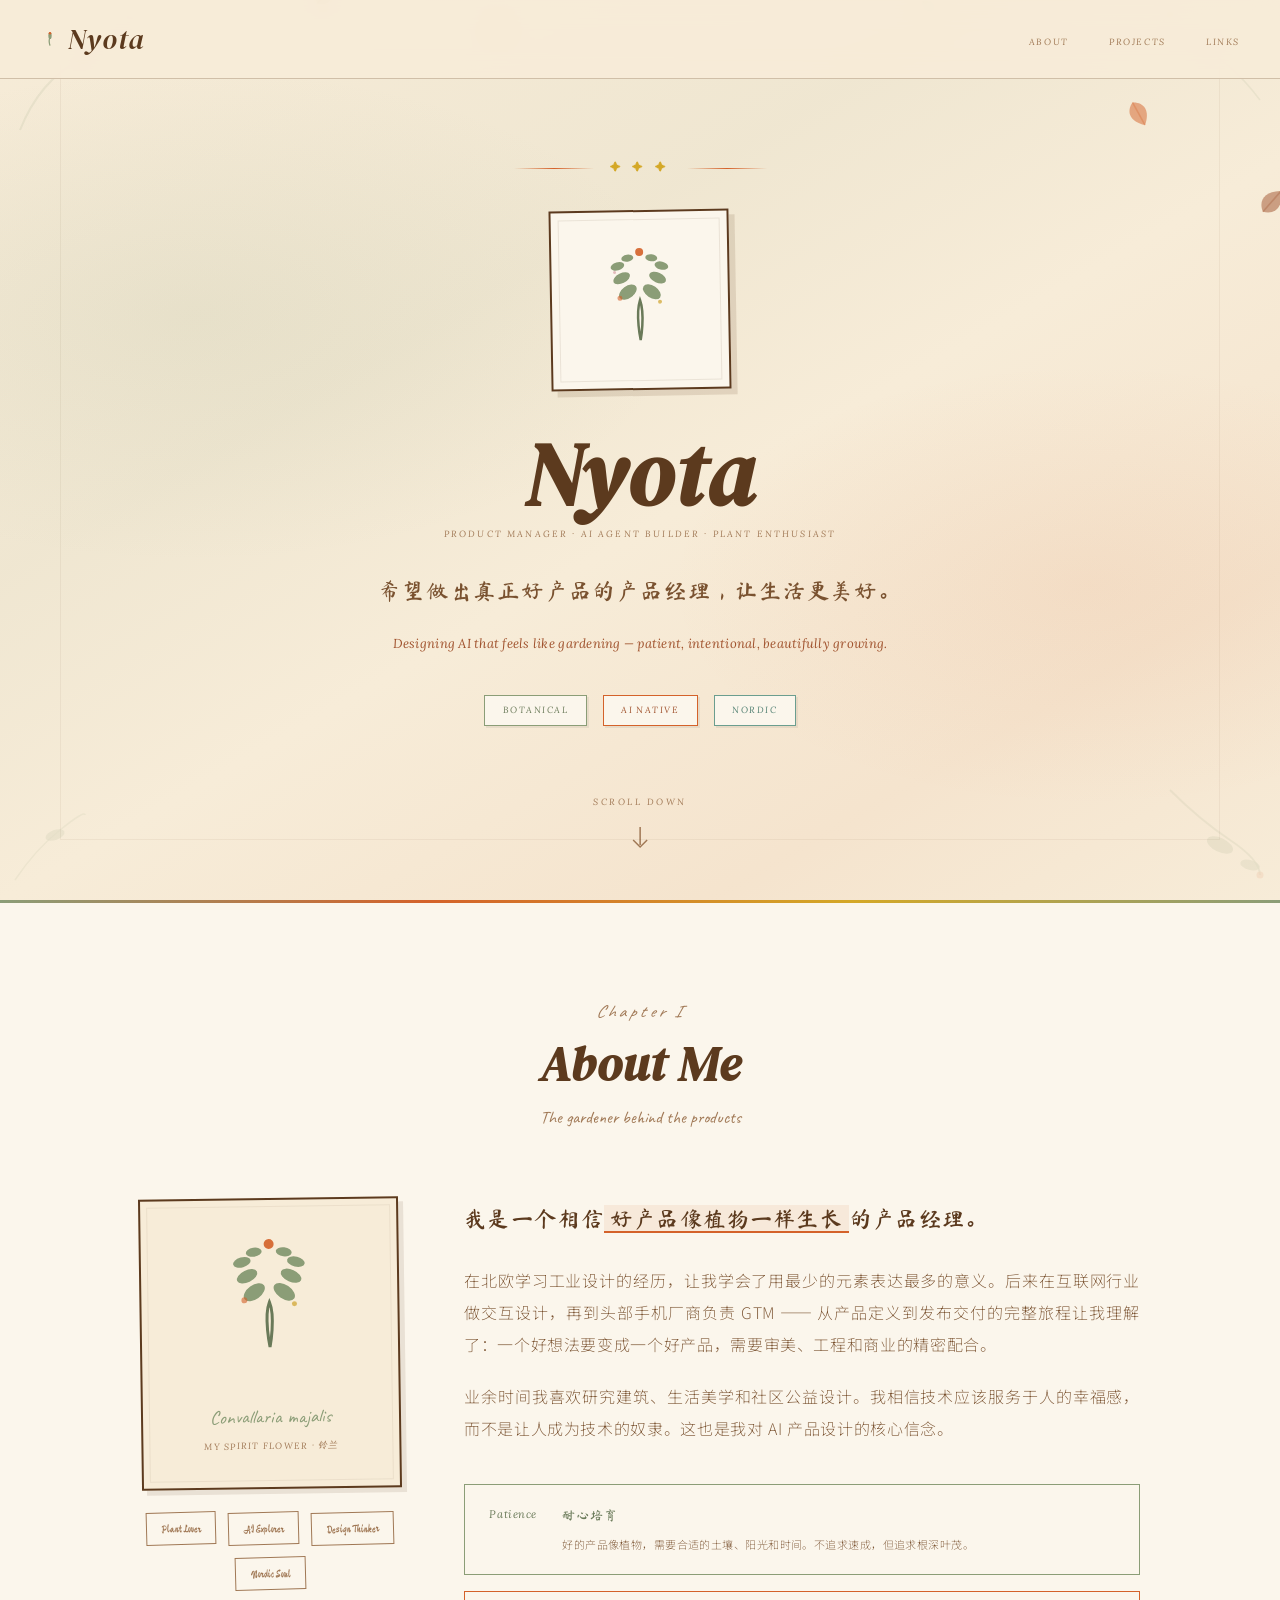
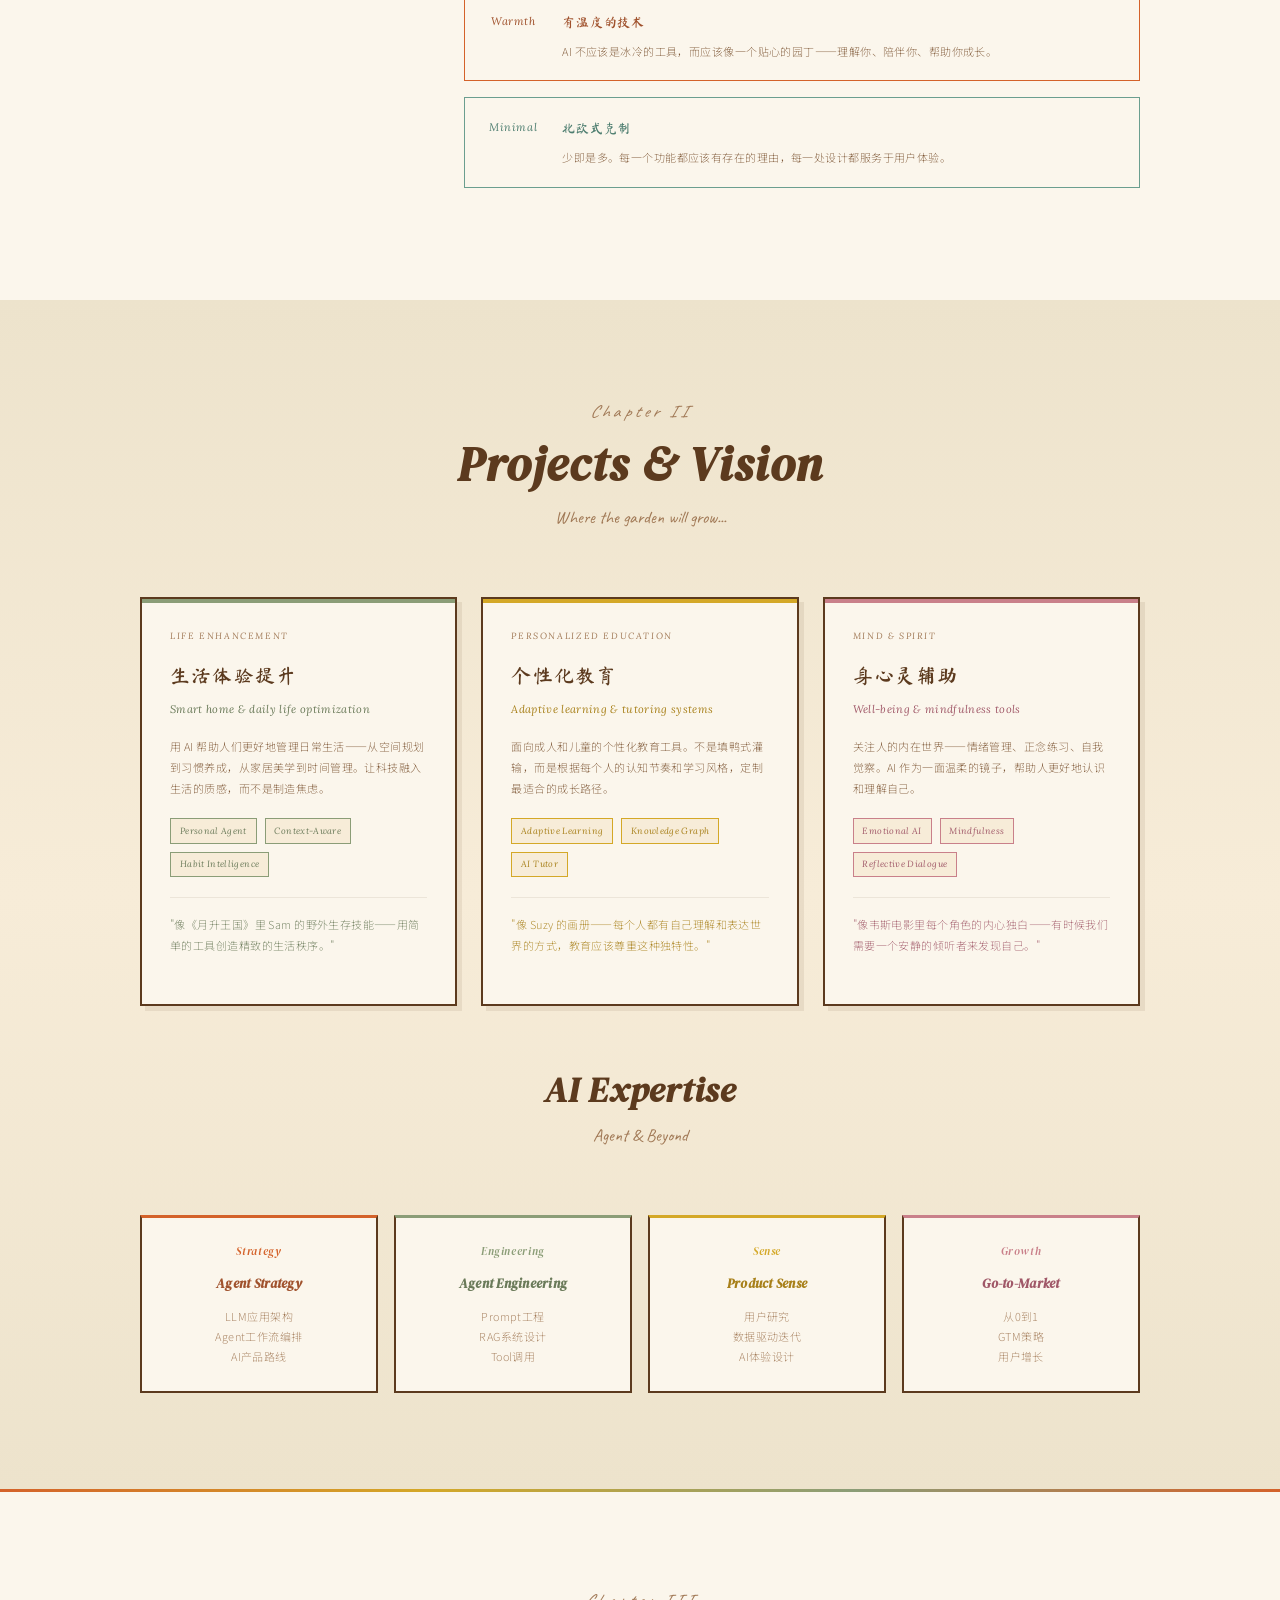
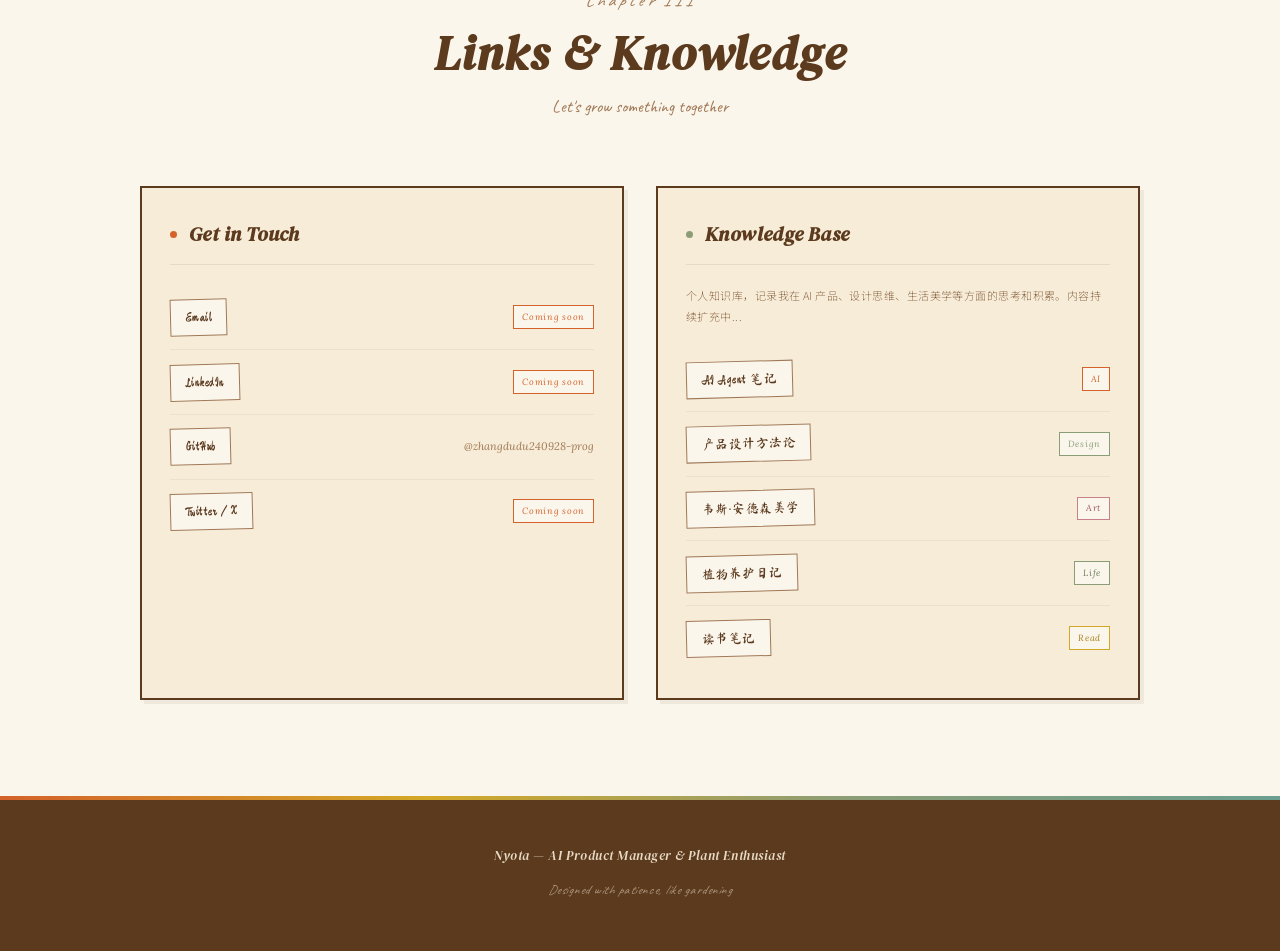
==== commit 57af0dfb: "fix: restore warm Provençal color tone Browns were two stops too dark (#3A2510 → #5C3A1E), killing t" ====
--- a/index.html
+++ b/index.html
@@ -13,19 +13,19 @@
       --cream-dark:   #EDE3CC;
       --cream-light:  #FBF6EC;
       --orange:       #D4622A;
-      --orange-deep:  #A8461A;
-      --orange-light: rgba(212, 98, 42, 0.10);
+      --orange-deep:  #A0522D;
+      --orange-light: rgba(212, 98, 42, 0.09);
       --sage:         #8B9D77;
       --sage-deep:    #6A7A59;
-      --mustard:      #C8960E;
-      --mustard-deep: #9E7408;
+      --mustard:      #D4A827;
+      --mustard-deep: #A8801A;
       --rose:         #C9808A;
       --rose-deep:    #A05868;
       --teal:         #6B9E8F;
       --teal-deep:    #4E7E70;
-      --brown:        #3A2510;
-      --brown-mid:    #5C3A1E;
-      --brown-muted:  #8B6A50;
+      --brown:        #5C3A1E;
+      --brown-mid:    #7A5230;
+      --brown-muted:  #A07855;
 
       /* type scale — 7 stops, no fractional px */
       --t-xs:   9px;
@@ -72,7 +72,7 @@
       z-index: 100;
       background: rgba(247, 236, 216, 0.96);
       backdrop-filter: blur(12px);
-      border-bottom: 1.5px solid var(--brown);
+      border-bottom: 1px solid rgba(92,58,30,0.25);
       padding: 0.85rem 2rem;
     }
 
@@ -176,7 +176,7 @@
       content: '';
       position: absolute;
       inset: 60px;
-      border: 1px solid rgba(58,37,16,0.06);
+      border: 1px solid rgba(92,58,30,0.06);
       pointer-events: none;
     }
 
@@ -217,7 +217,7 @@
       display: flex;
       align-items: center;
       justify-content: center;
-      box-shadow: 6px 6px 0 rgba(58,37,16,0.13);
+      box-shadow: 6px 6px 0 rgba(92,58,30,0.13);
       transform: rotate(-1deg);
       position: relative;
     }
@@ -225,7 +225,7 @@
     .avatar-frame::before {
       content: '';
       position: absolute; inset: 7px;
-      border: 1px solid rgba(58,37,16,0.10);
+      border: 1px solid rgba(92,58,30,0.10);
       pointer-events: none;
     }
 
@@ -384,7 +384,7 @@
       padding: 2rem;
       background: var(--cream);
       text-align: center;
-      box-shadow: 5px 5px 0 rgba(58,37,16,0.11);
+      box-shadow: 5px 5px 0 rgba(92,58,30,0.11);
       transform: rotate(-0.8deg);
       margin-bottom: 1.5rem;
       position: relative;
@@ -393,7 +393,7 @@
     .about-card::after {
       content: '';
       position: absolute; inset: 6px;
-      border: 1px solid rgba(58,37,16,0.07);
+      border: 1px solid rgba(92,58,30,0.07);
       pointer-events: none;
     }
 
@@ -526,7 +526,7 @@
       border: 2px solid var(--brown);
       padding: 1.75rem;
       position: relative;
-      box-shadow: 5px 5px 0 rgba(58,37,16,0.09);
+      box-shadow: 5px 5px 0 rgba(92,58,30,0.09);
       transition: transform 0.3s;
     }
 
@@ -608,7 +608,7 @@
       font-family: var(--f-hand);
       font-size: 1rem;
       padding-top: 1rem;
-      border-top: 1px solid rgba(58,37,16,0.09);
+      border-top: 1px solid rgba(92,58,30,0.09);
       line-height: 1.6;
     }
 
@@ -682,7 +682,7 @@
       border: 2px solid var(--brown);
       padding: 1.75rem;
       background: var(--cream);
-      box-shadow: 4px 4px 0 rgba(58,37,16,0.07);
+      box-shadow: 4px 4px 0 rgba(92,58,30,0.07);
     }
 
     .link-card h3 {
@@ -692,7 +692,7 @@
       color: var(--brown);
       margin-bottom: 1.25rem;
       padding-bottom: 0.75rem;
-      border-bottom: 1.5px solid rgba(58,37,16,0.10);
+      border-bottom: 1.5px solid rgba(92,58,30,0.10);
       display: flex;
       align-items: center;
       gap: 0.75rem;
@@ -724,7 +724,7 @@
       justify-content: space-between;
       align-items: center;
       padding: 0.85rem 0;
-      border-bottom: 1px solid rgba(58,37,16,0.06);
+      border-bottom: 1px solid rgba(92,58,30,0.06);
       transition: background 0.2s;
     }
 
